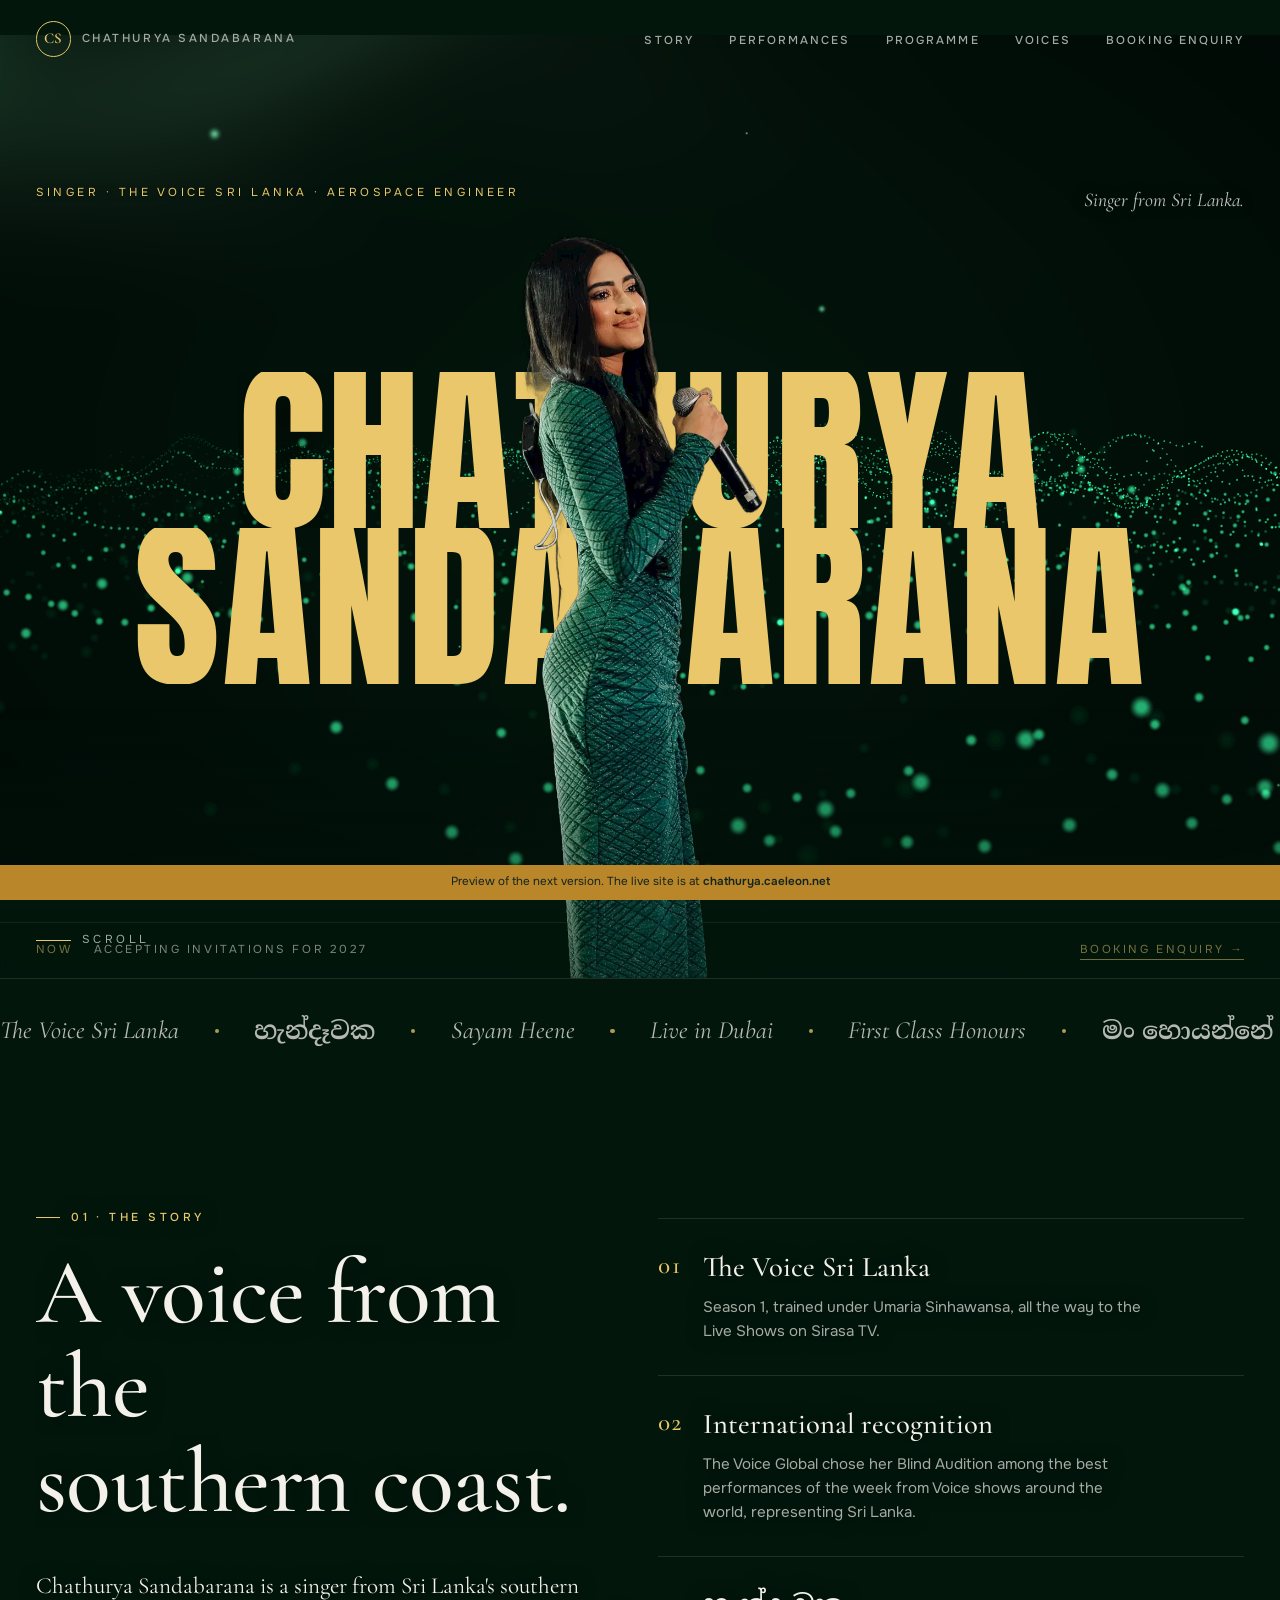
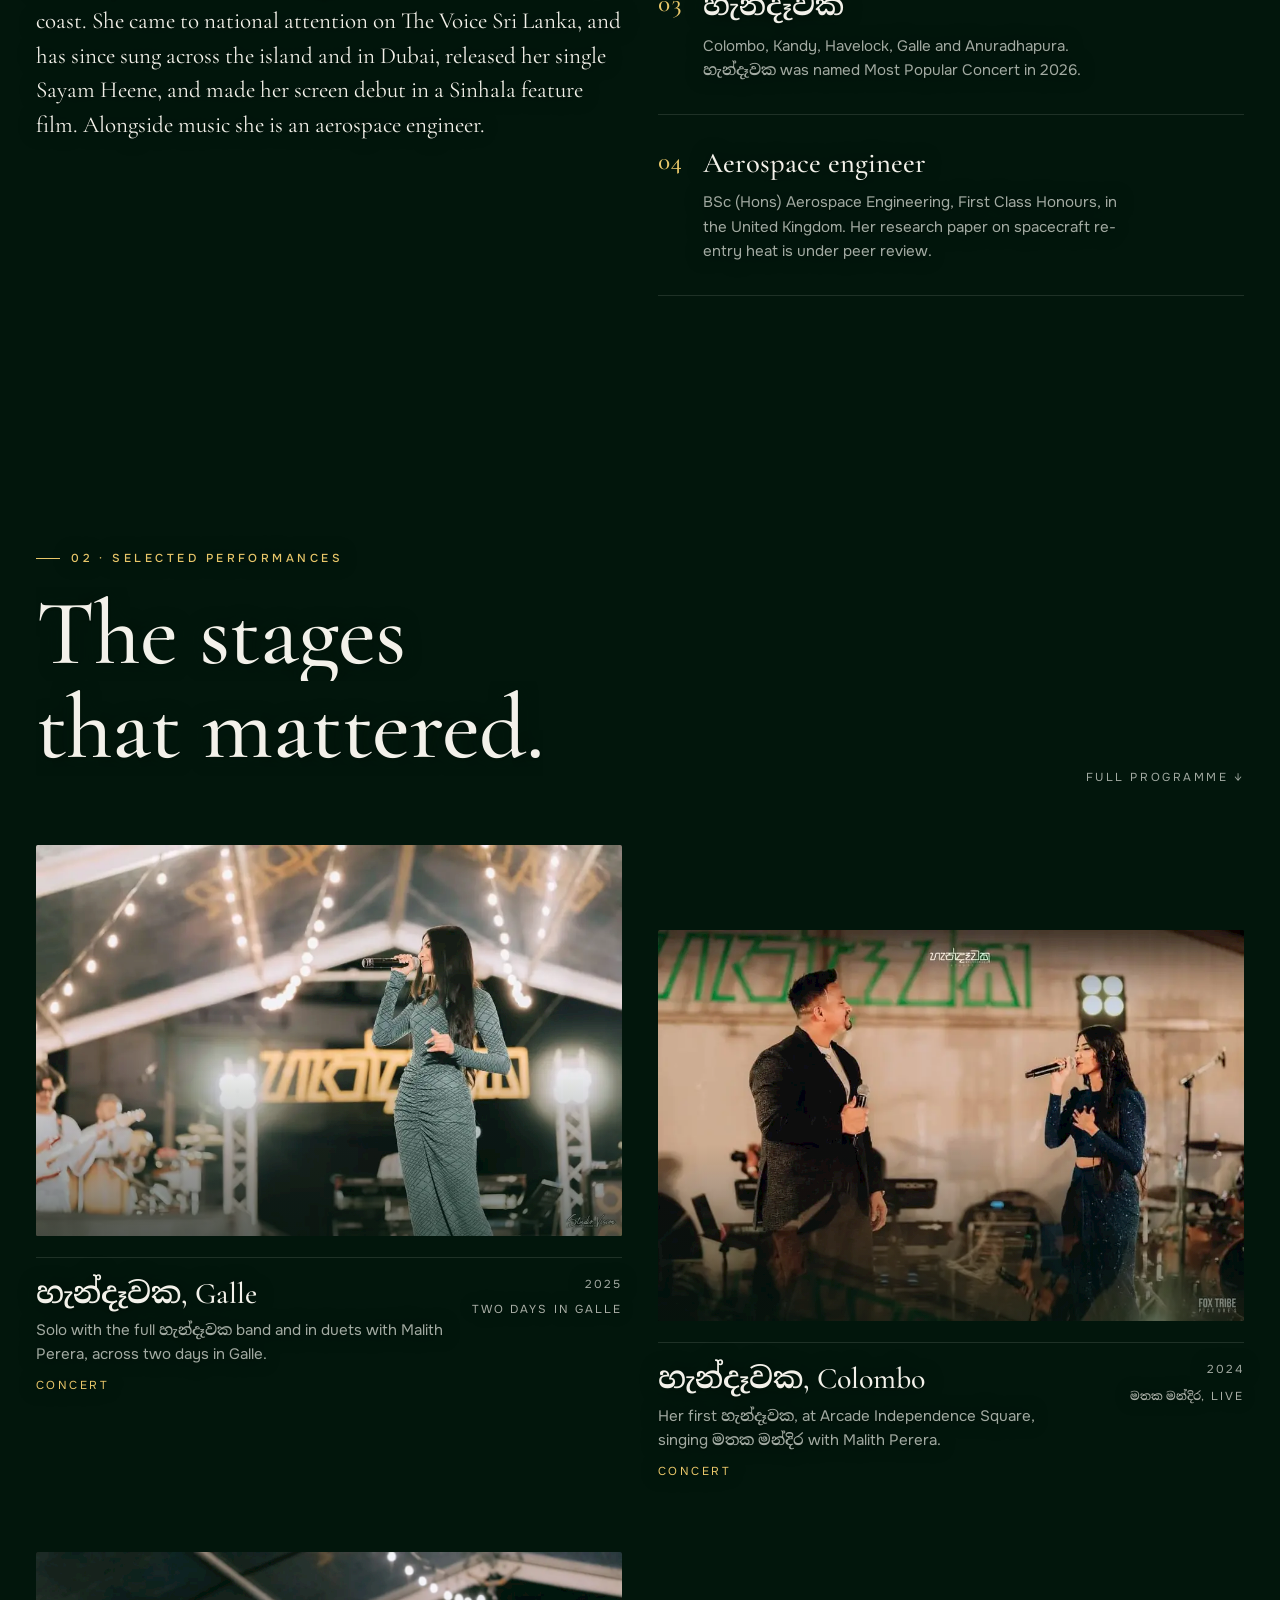
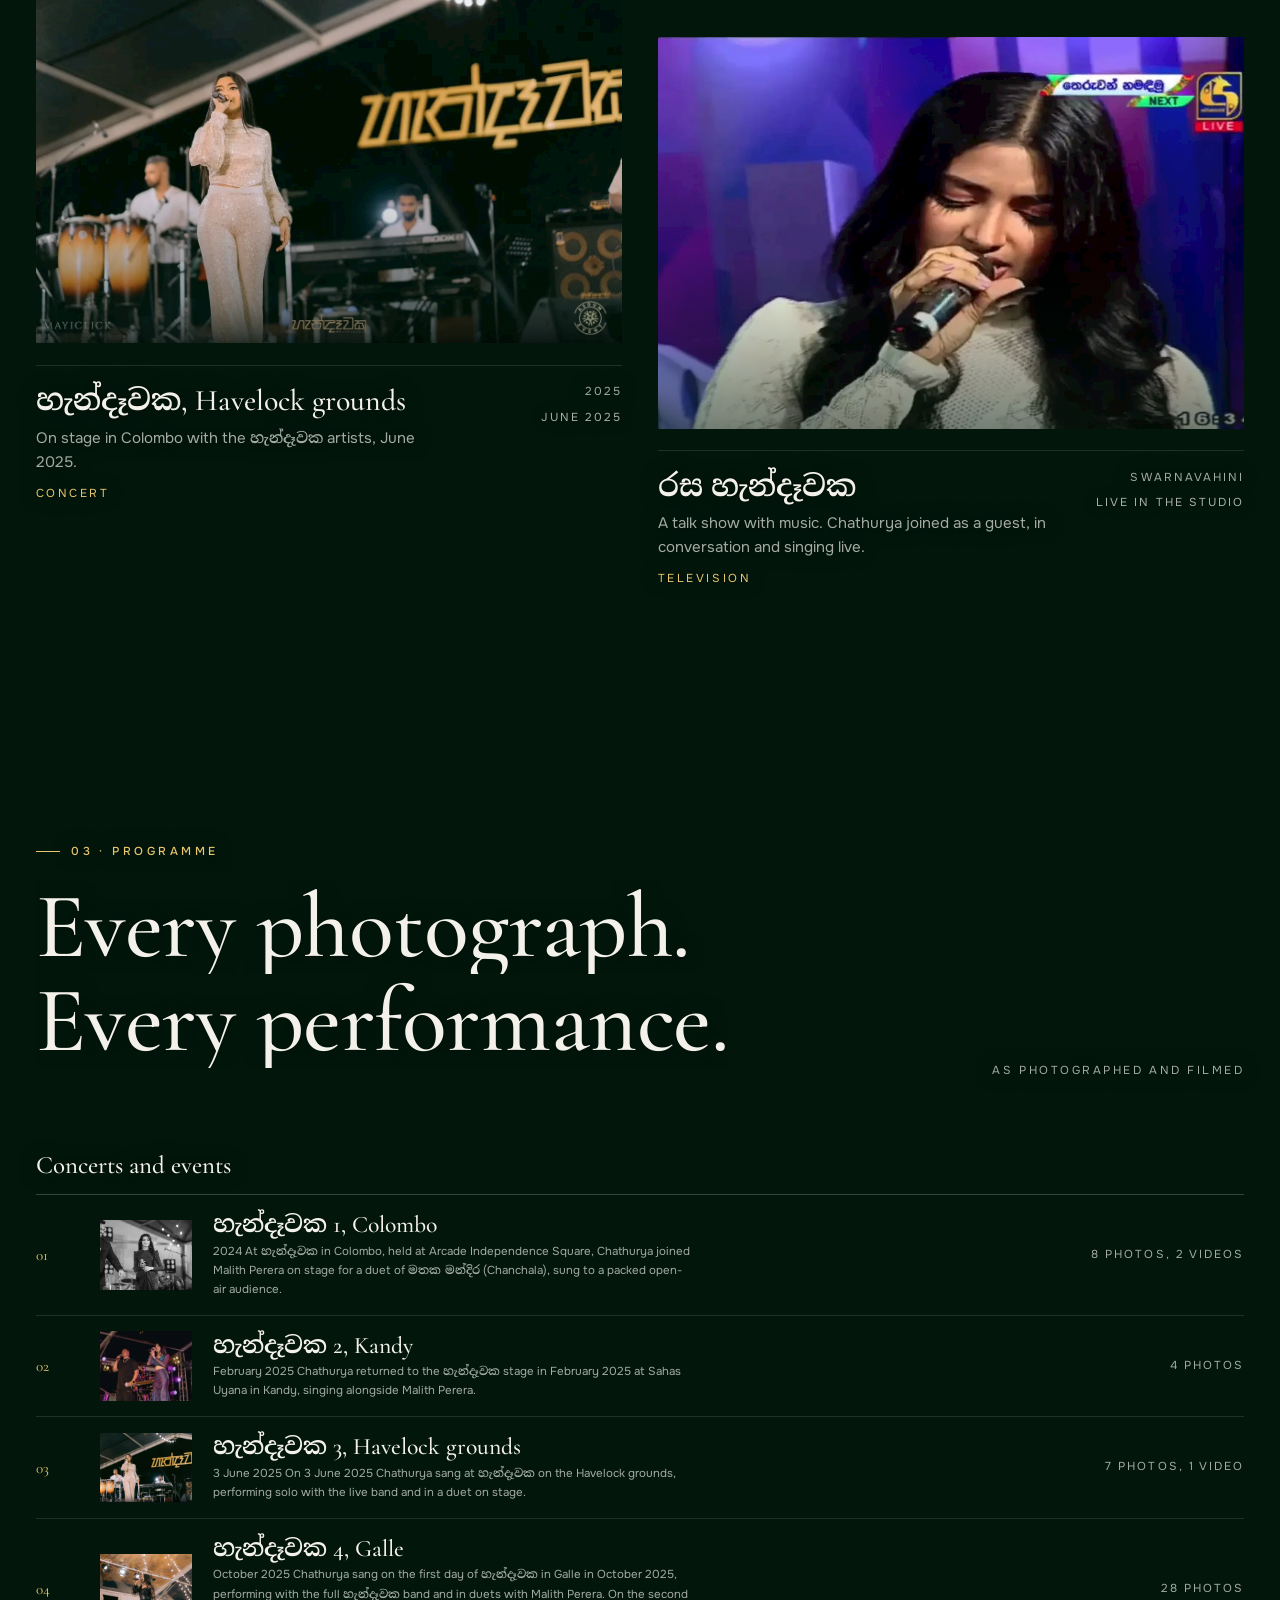
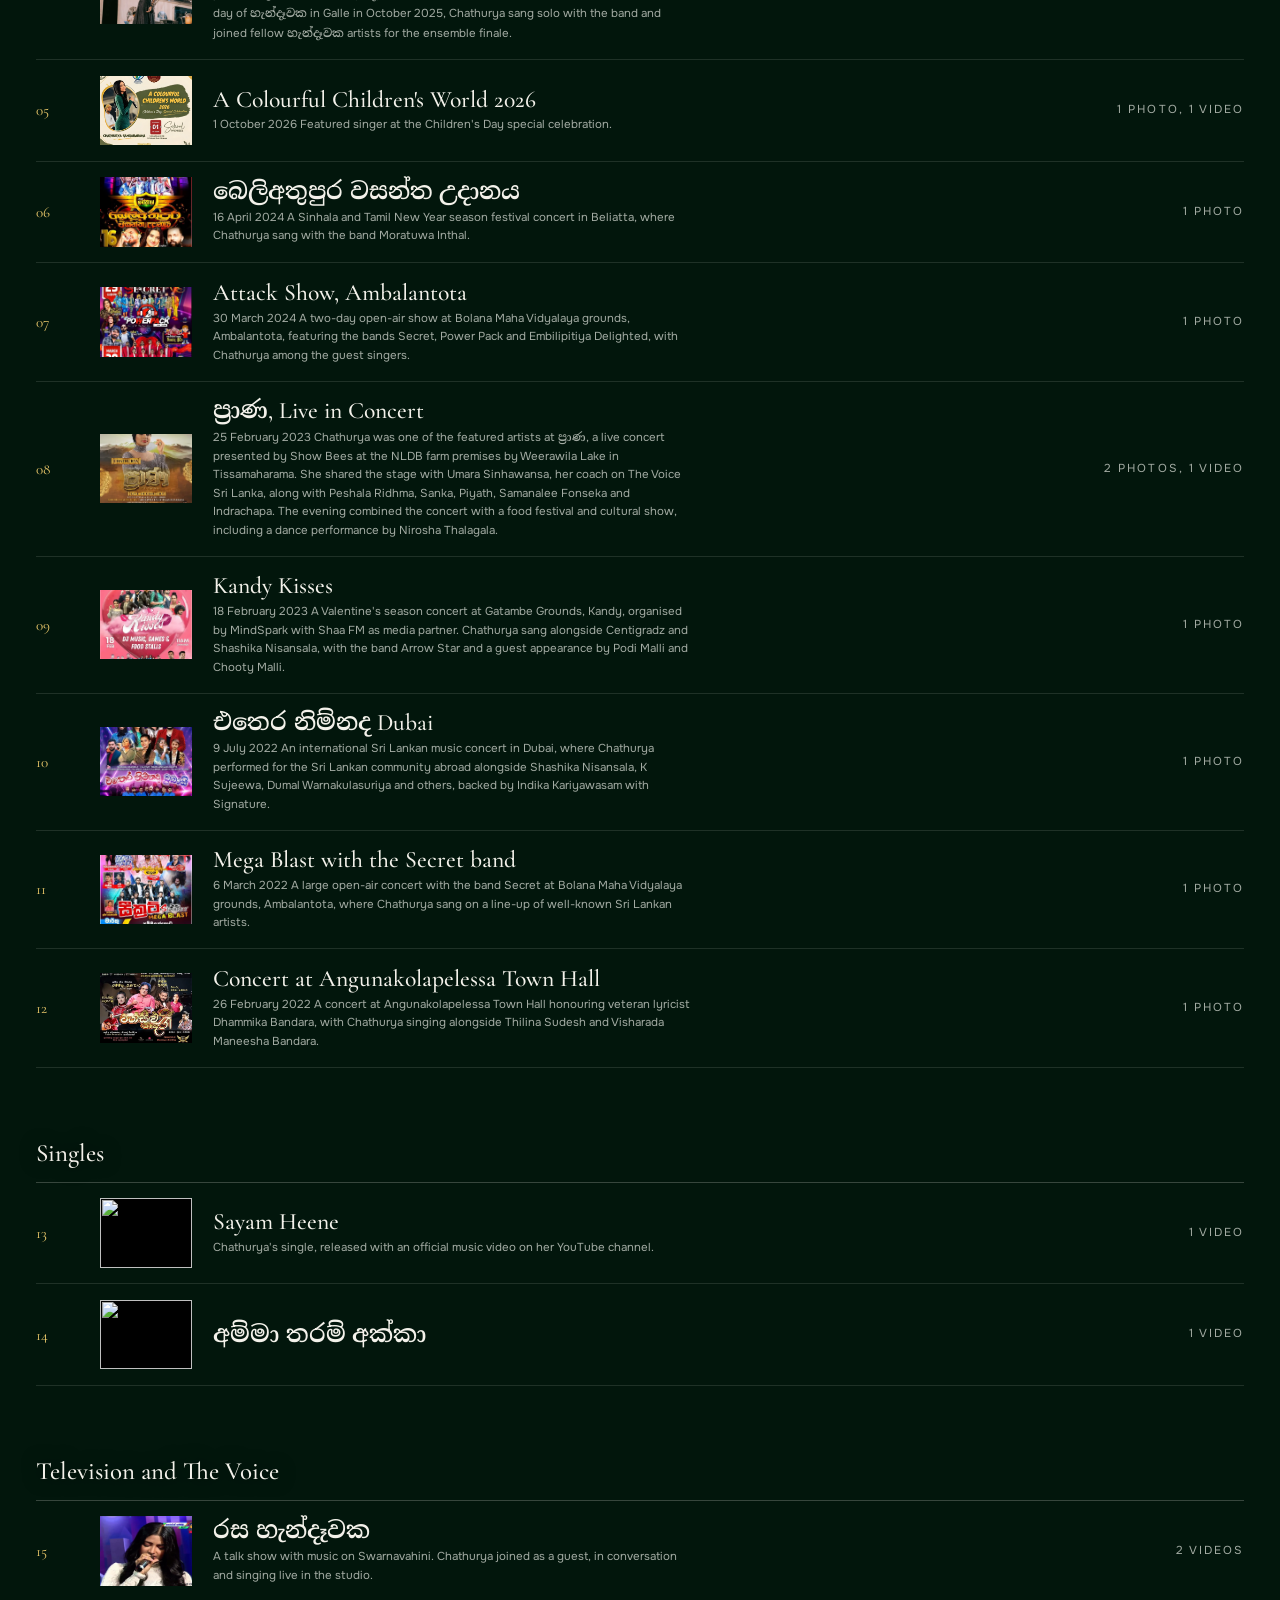
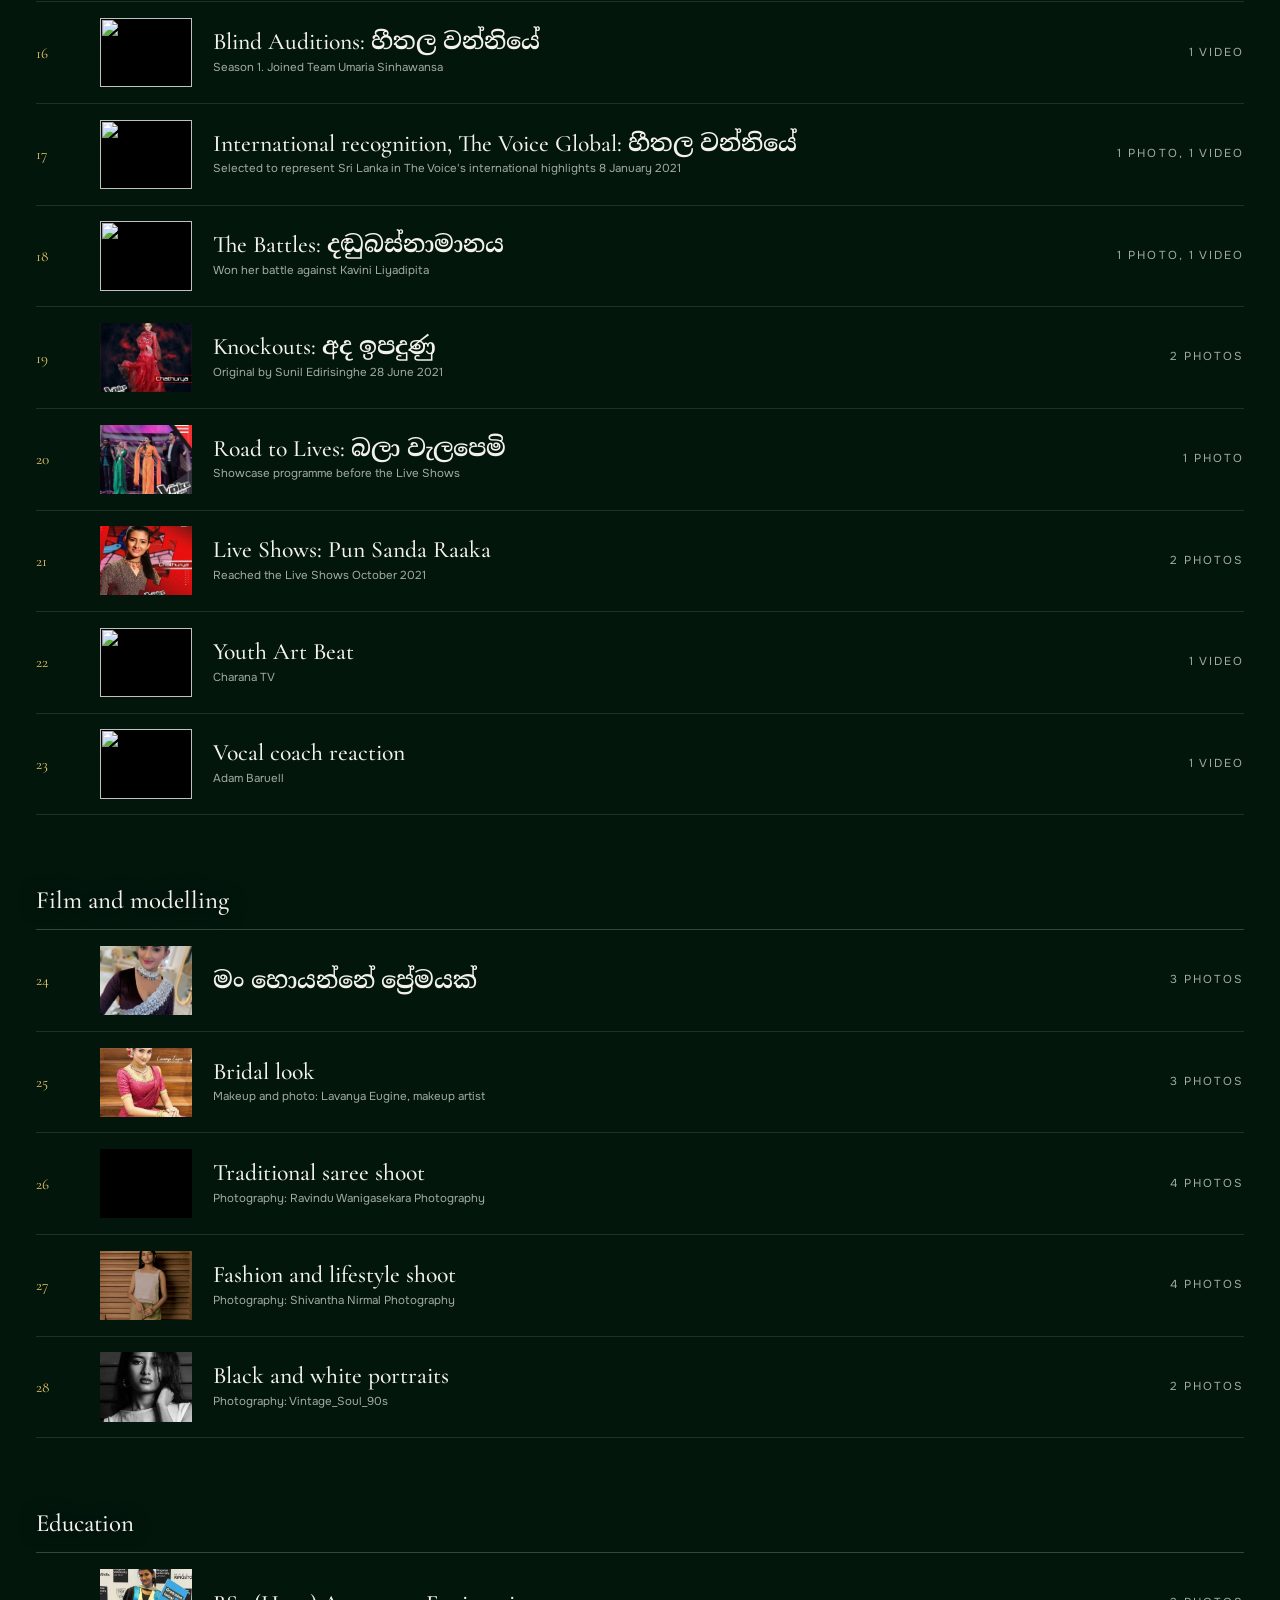
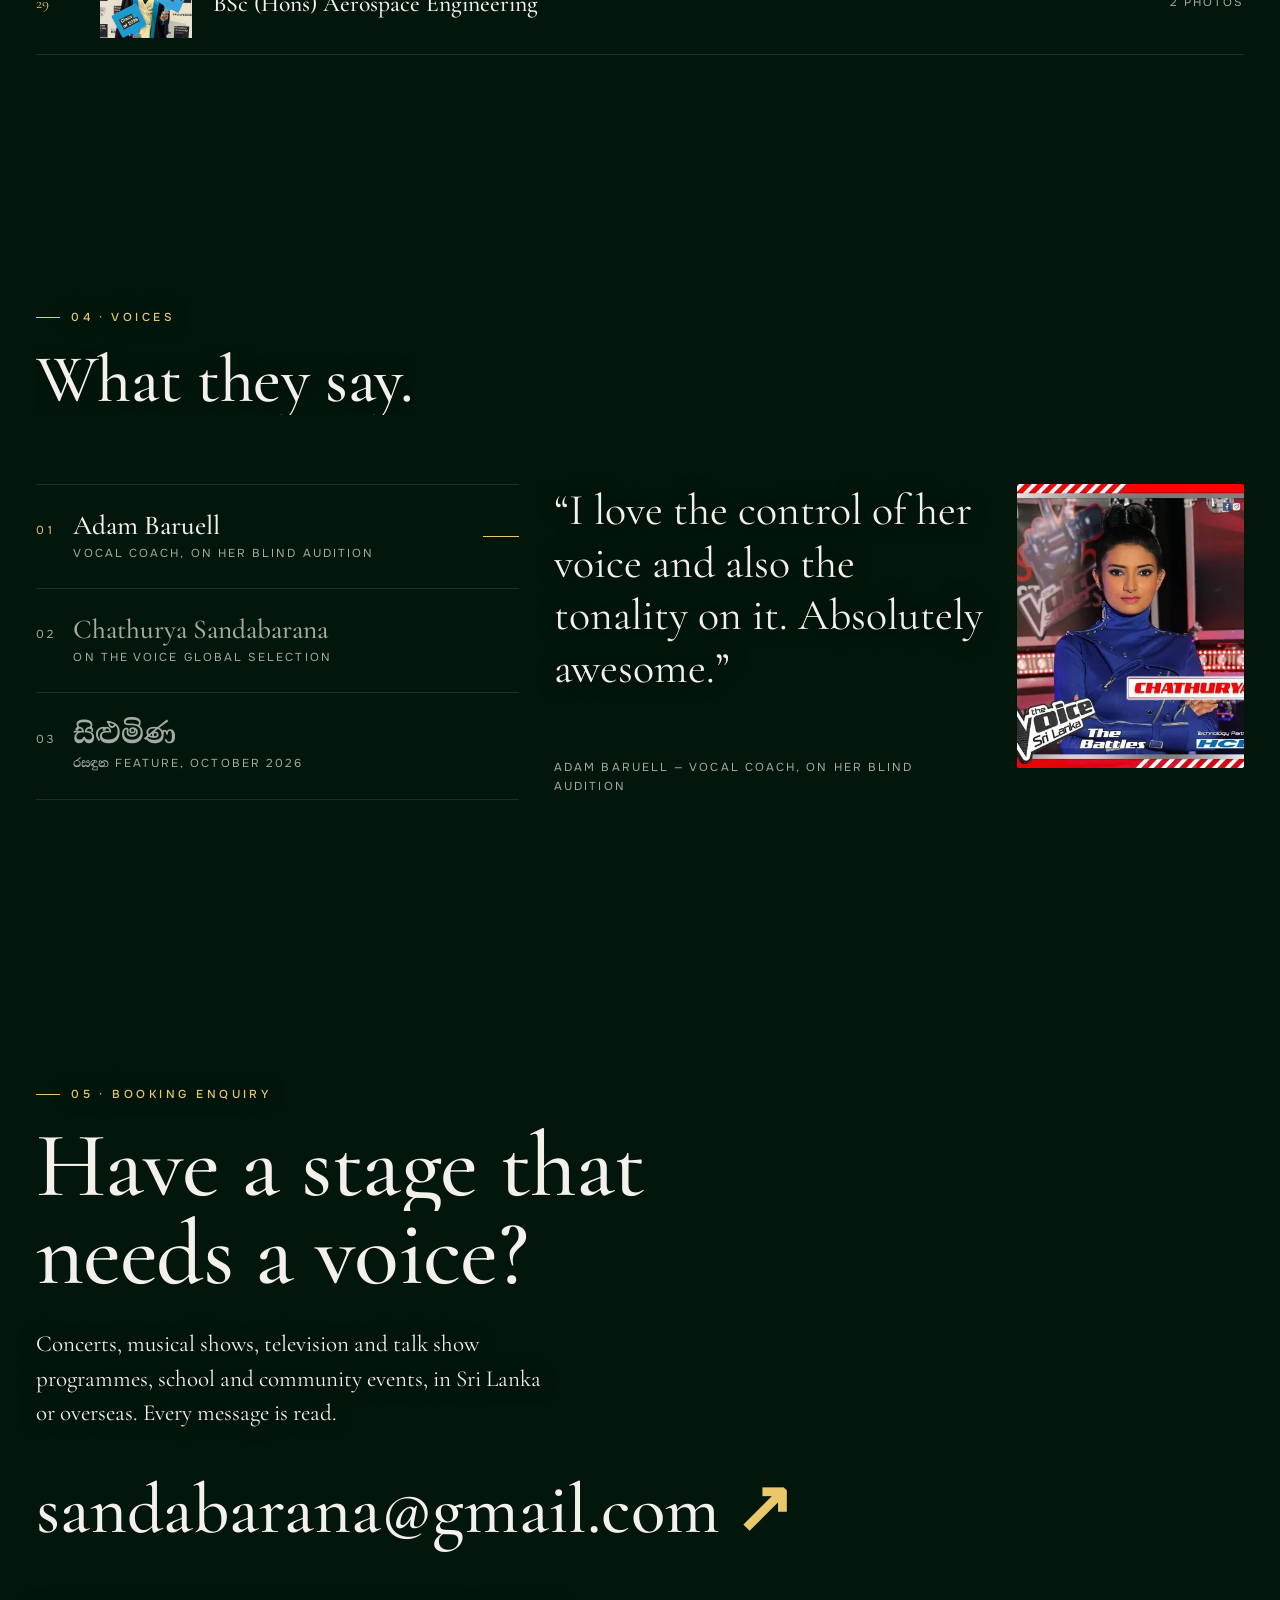
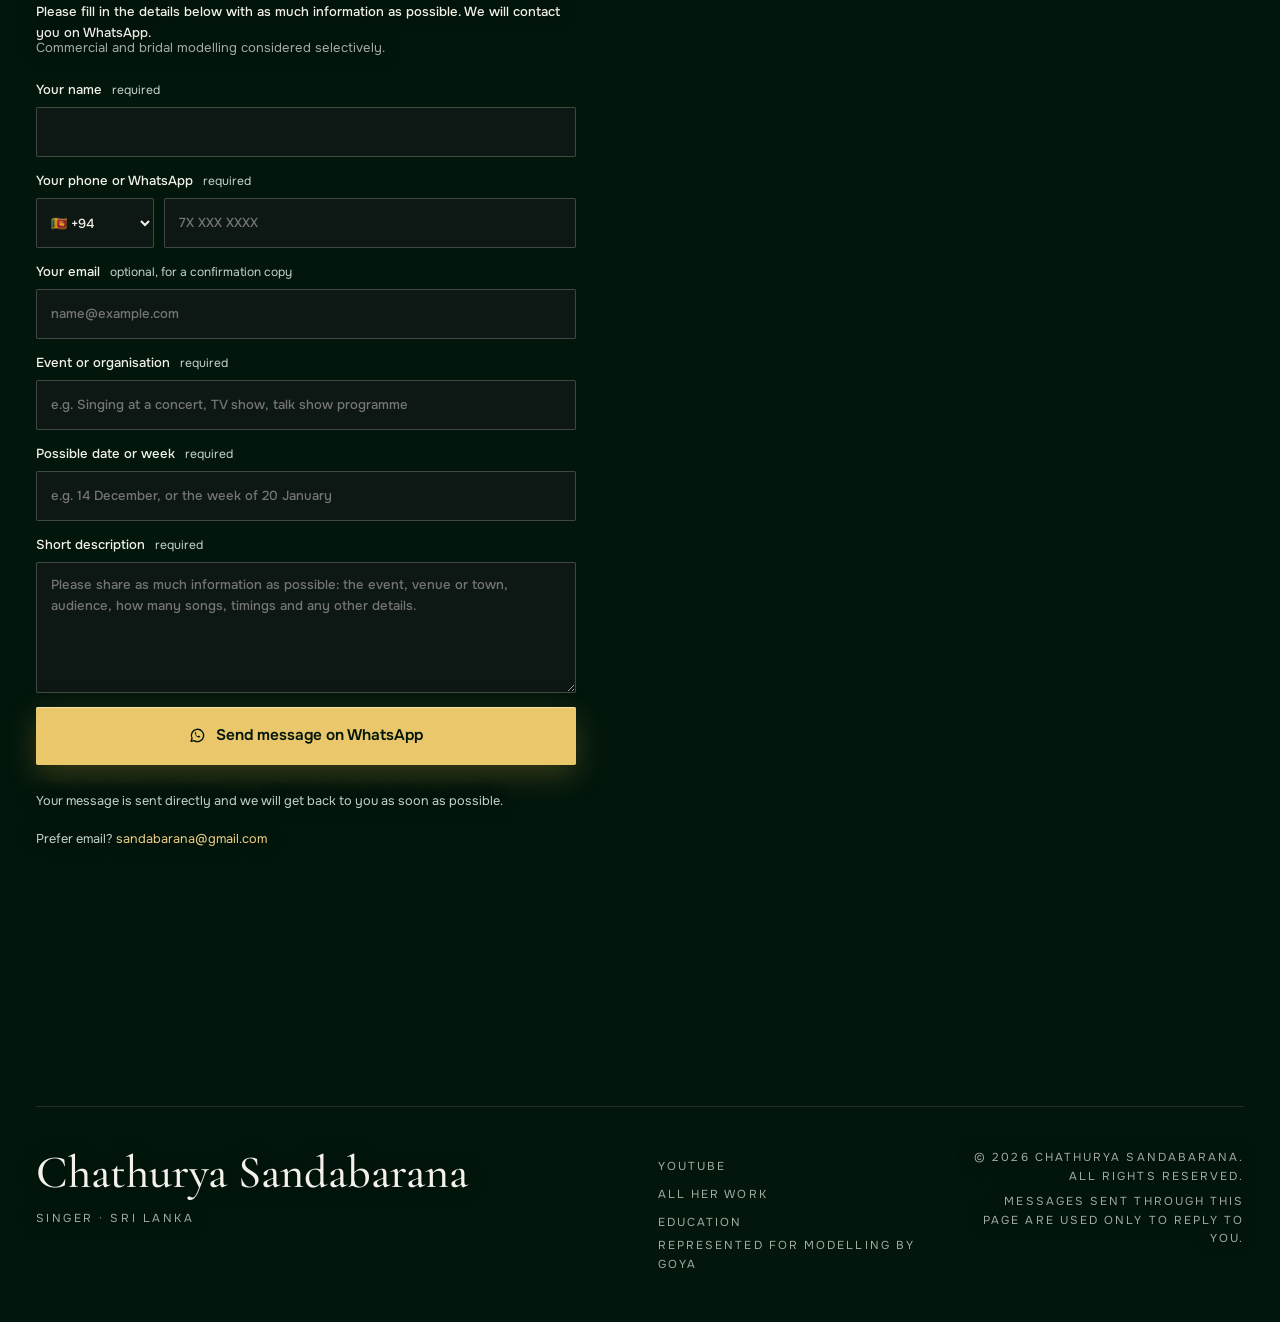
==== preview/index.html @ df6ee221 "Publish preview" ====
<!doctype html>
<html lang="en">
<head>
<meta charset="utf-8">
<meta name="viewport" content="width=device-width, initial-scale=1, viewport-fit=cover">
<title>Chathurya Sandabarana | Singer</title>
<meta name="description" content="Chathurya Sandabarana is a Sri Lankan singer. The Voice Sri Lanka Live Shows, international recognition on The Voice Global, concerts across Sri Lanka and in Dubai, and an Aerospace Engineering degree with First Class Honours from the UK.">
<link rel="canonical" href="https://chathurya.caeleon.net/">
<meta property="og:type" content="website"><meta property="og:url" content="https://chathurya.caeleon.net/"><meta property="og:title" content="Chathurya Sandabarana | Singer">
<meta property="og:description" content="Chathurya Sandabarana is a Sri Lankan singer. The Voice Sri Lanka Live Shows, international recognition on The Voice Global, concerts across Sri Lanka and in Dubai, and an Aerospace Engineering degree with First Class Honours from the UK."><meta property="og:image" content="https://chathurya.caeleon.net/assets/share.jpg">
<meta name="twitter:card" content="summary_large_image"><meta name="theme-color" content="#02160c">
<link rel="icon" href="assets/icon.png">
<meta name="site-collector" content="">
<meta name="robots" content="noindex,nofollow">
<link rel="preload" href="assets/fonts/anton-latin-400-normal.woff2" as="font" type="font/woff2" crossorigin>
<link rel="preload" href="assets/fonts/onest-latin-400-normal.woff2" as="font" type="font/woff2" crossorigin>
<link rel="preload" href="assets/fonts/cormorant-garamond-latin-500-normal.woff2" as="font" type="font/woff2" crossorigin>
<style>@font-face{font-family:"Rozha One";src:url(assets/fonts/rozha-one-latin-400-normal.woff2) format("woff2");font-display:swap}
@font-face{font-family:"Hanken Grotesk";src:url(assets/fonts/hanken-grotesk-latin-400-normal.woff2) format("woff2");font-weight:400;font-display:swap}
@font-face{font-family:"Hanken Grotesk";src:url(assets/fonts/hanken-grotesk-latin-500-normal.woff2) format("woff2");font-weight:500;font-display:swap}
@font-face{font-family:"Hanken Grotesk";src:url(assets/fonts/hanken-grotesk-latin-600-normal.woff2) format("woff2");font-weight:600;font-display:swap}
@font-face{font-family:"Noto Serif Sinhala";src:url(assets/fonts/noto-serif-sinhala-sinhala-600-normal.woff2) format("woff2");font-weight:100 900;font-display:swap;unicode-range:U+0D80-0DFF,U+200C-200D}
@font-face{font-family:"Noto Sans Sinhala";src:url(assets/fonts/noto-sans-sinhala-sinhala-400-normal.woff2) format("woff2");font-display:swap;unicode-range:U+0D80-0DFF,U+200C-200D}
:root{--night:#0C241F;--deep:#103129;--dress:#1C5442;--brass:#D4A53A;--gold:#ECCF85;--pearl:#F4F2EA;--mist:#B9CBC3;
--display:"Rozha One","Noto Serif Sinhala",Georgia,serif;--body:"Hanken Grotesk","Noto Sans Sinhala","Iskoola Pota",system-ui,sans-serif}
*{box-sizing:border-box;margin:0;padding:0}
html{scroll-behavior:smooth;scroll-padding-top:70px}
@media (prefers-reduced-motion:reduce){html{scroll-behavior:auto}*{animation:none!important;transition:none!important}}
body{background:var(--night);color:var(--pearl);font-family:var(--body);font-size:1.0625rem;line-height:1.65;-webkit-font-smoothing:antialiased;overflow-x:hidden}
img{display:block;max-width:100%;height:auto}
a{color:var(--gold)}
button{font:inherit;color:inherit;background:none;border:0;cursor:pointer;text-align:inherit}
:focus-visible{outline:3px solid var(--gold);outline-offset:3px;border-radius:6px}
[lang=si]{font-family:"Noto Sans Sinhala","Iskoola Pota",var(--body)}
.wrap{width:min(1160px,100% - 32px);margin-inline:auto}
h2{font-family:var(--display);font-weight:400;font-size:clamp(2.2rem,5vw,3.6rem);line-height:1.05}
.h3,h3{font-family:var(--display);font-weight:400;line-height:1.15}
h4{font-family:var(--display);font-weight:400;font-size:1.3rem;line-height:1.2}
.kicker,.label,.when{color:var(--gold);font-weight:500;font-size:.95rem;display:block}
.ico{width:1.2em;height:1.2em;flex:none}
.link{color:var(--gold);font-weight:600;text-decoration:underline;text-underline-offset:3px;display:inline-flex;gap:8px;align-items:center;min-height:44px}
.muted{color:var(--mist)}
.btn{display:inline-flex;align-items:center;justify-content:center;gap:10px;min-height:50px;padding:0 26px;border-radius:999px;font-weight:600;text-decoration:none;transition:transform .25s,box-shadow .25s,border-color .25s,color .25s}
.btn.primary{background:linear-gradient(180deg,#E8C567,#C99A30);color:#14251F;box-shadow:0 10px 30px rgba(212,165,58,.25),inset 0 1px 0 rgba(255,255,255,.45)}
.btn.primary:hover{transform:translateY(-2px)}
.btn.ghost{color:var(--pearl);border:1.5px solid rgba(244,242,234,.4)}
.btn.ghost:hover{border-color:var(--brass);color:var(--gold)}

/* header */
.bar{position:fixed;inset:0 0 auto;z-index:20;transition:background .3s}
.bar.solid{background:rgba(12,36,31,.82);backdrop-filter:blur(14px);-webkit-backdrop-filter:blur(14px);border-bottom:1px solid rgba(212,165,58,.15)}
.bar .wrap{display:flex;justify-content:space-between;align-items:center;padding-block:14px}
.mark{font-family:var(--display);font-size:1.35rem;color:var(--pearl);text-decoration:none}
.bar nav{display:flex;gap:22px;align-items:center}
.bar nav a{color:var(--mist);text-decoration:none;font-weight:500}
.bar nav a:hover{color:var(--pearl)}
.bar nav a.cta{color:#14251F;background:var(--gold);padding:8px 18px;border-radius:999px;font-weight:600}
@media (max-width:420px){.bar nav a.hide-xs{display:none}}

/* hero */
.hero{position:relative;min-height:100svh;display:grid;align-items:end;overflow:hidden;isolation:isolate;background:radial-gradient(90% 70% at 72% 45%,#1D5141 0%,#123A30 35%,var(--night) 75%)}
#waves{position:absolute;inset:0;width:100%;height:100%;z-index:-1}
.hero::after{content:"";position:absolute;inset:auto 0 0;height:22vh;background:linear-gradient(transparent,var(--night));z-index:-1}
.hero-grid{display:grid;grid-template-columns:minmax(0,1.15fr) minmax(0,.85fr);align-items:end;padding-top:110px}
.intro{position:relative;z-index:2;padding-bottom:12vh}
.name{font-family:var(--display);font-weight:400;line-height:.9;font-size:clamp(4rem,7.4vw,7rem);text-shadow:0 18px 40px rgba(0,0,0,.35)}
.name span{display:block}
.name span+span{background:linear-gradient(180deg,#F3D98F 0%,#D4A53A 55%,#B4852A 100%);-webkit-background-clip:text;background-clip:text;-webkit-text-fill-color:transparent;text-shadow:none}
.lede{max-width:36ch;color:var(--mist);font-size:1.15rem;margin-top:26px;line-height:1.55}
.lede strong{color:var(--pearl);font-weight:500;display:block}
.actions{display:flex;gap:14px;flex-wrap:wrap;margin-top:30px}
.stage{justify-self:end;align-self:end;perspective:1200px}
.portrait{height:min(74svh,640px);width:auto;max-width:none;filter:drop-shadow(0 40px 60px rgba(0,0,0,.55)) drop-shadow(0 0 40px rgba(212,165,58,.12));transition:transform .6s cubic-bezier(.2,.7,.1,1)}
@media (prefers-reduced-motion:no-preference){.name span{animation:rise 1s cubic-bezier(.2,.7,.1,1) both}.name span+span{animation-delay:.12s}.lede,.actions{animation:fade .9s .45s both}.stage{animation:settle 1.3s .1s cubic-bezier(.2,.7,.1,1) both}
@keyframes rise{from{opacity:0;transform:translateY(.35em)}}@keyframes fade{from{opacity:0}}@keyframes settle{from{opacity:0;transform:translateY(50px)}}}
@media (max-width:860px){.hero{align-items:start}.hero-grid{grid-template-columns:1fr;padding-top:88px}.intro{padding-bottom:0}.name{font-size:clamp(2.8rem,13.4vw,5.6rem)}.stage{justify-self:center;margin-top:22px}.portrait{height:auto;width:min(92vw,440px);max-width:100%}}

/* next performance */
.next{position:relative;z-index:3;margin-top:-56px}
.next .card{display:grid;grid-template-columns:auto 1fr auto;gap:22px;align-items:center;padding:22px 26px;border-radius:22px;background:linear-gradient(135deg,rgba(236,207,133,.16),rgba(28,84,66,.88) 45%);border:1px solid rgba(212,165,58,.45);box-shadow:0 30px 60px rgba(0,0,0,.45),inset 0 1px 0 rgba(255,255,255,.1);backdrop-filter:blur(10px);-webkit-backdrop-filter:blur(10px)}
.date{width:74px;text-align:center;border-radius:14px;overflow:hidden;background:var(--pearl);color:#14251F;box-shadow:0 10px 22px rgba(0,0,0,.35)}
.date b{display:block;background:#B5322F;color:#fff;font-size:.8rem;font-weight:600;padding:4px 0}
.date span{display:block;font-family:var(--display);font-size:2rem;line-height:1.1;padding:4px 0 6px}
.next h3{font-size:clamp(1.5rem,3vw,2.1rem)}
.next p{color:var(--mist);display:flex;gap:8px;align-items:center;flex-wrap:wrap}
.next.past{display:none}
@media (max-width:860px){.next{margin-top:24px}.next .card{grid-template-columns:auto 1fr}.next .card .btn{grid-column:1/-1}}

/* music */
.music{padding-block:clamp(80px,11vw,130px);background:linear-gradient(180deg,var(--night),var(--deep))}
.music-grid{display:grid;grid-template-columns:minmax(0,1.45fr) minmax(0,.9fr);gap:clamp(28px,5vw,64px);align-items:center}
.music h2{margin:6px 0 16px}
.music p{color:#D8E2DC;max-width:44ch}
.music .links{margin-top:24px}
@media (max-width:860px){.music-grid{grid-template-columns:1fr}}

/* video facade */
.facade{position:relative;display:block;width:100%;aspect-ratio:16/9;border-radius:20px;overflow:hidden;background:#0A1F1A;box-shadow:0 40px 80px rgba(0,0,0,.5),0 0 0 1px rgba(212,165,58,.35)}
.facade img{position:absolute;inset:0;width:100%;height:100%;object-fit:cover;transition:transform .6s}
.facade::after{content:"";position:absolute;inset:0;background:linear-gradient(180deg,rgba(12,36,31,0) 50%,rgba(12,36,31,.8));pointer-events:none}
.facade .play{position:absolute;z-index:2;left:50%;top:50%;width:76px;height:76px;margin:-38px 0 0 -38px;border-radius:50%;display:grid;place-items:center;background:linear-gradient(180deg,#EDCB72,#C99A30);color:#14251F;box-shadow:0 14px 34px rgba(0,0,0,.45),0 0 0 10px rgba(212,165,58,.18);transition:transform .3s}
.facade .play svg{width:28px;height:28px;margin-left:4px}
.facade .cap{position:absolute;z-index:2;left:20px;right:20px;bottom:14px;font-weight:500;text-shadow:0 2px 10px rgba(0,0,0,.6)}
.facade:hover img{transform:scale(1.04)}.facade:hover .play{transform:scale(1.08)}
.facade iframe,.facade video{position:absolute;inset:0;width:100%;height:100%;border:0;background:#000;z-index:3}
.facade.small{border-radius:14px;margin-top:14px;box-shadow:0 18px 40px rgba(0,0,0,.4),0 0 0 1px rgba(212,165,58,.25)}
.facade.small .play{width:56px;height:56px;margin:-28px 0 0 -28px}.facade.small .play svg{width:22px;height:22px}

/* press */
.press{padding-block:8px 40px;background:var(--deep)}
.press-card{display:grid;grid-template-columns:130px 1fr;gap:22px;align-items:center;padding:22px;border-radius:22px;background:linear-gradient(160deg,#17463A,#0F2C25);border:1px solid rgba(212,165,58,.4)}
.press-img img{border-radius:8px;box-shadow:0 10px 24px rgba(0,0,0,.45)}
.press h2{font-size:clamp(1.3rem,3vw,1.9rem);margin:4px 0}
.press .tr{color:var(--mist)}
@media (min-width:700px){.press-card{grid-template-columns:200px 1fr;padding:28px 32px;gap:32px}}

/* about */
.about{padding-block:clamp(80px,11vw,130px);background:linear-gradient(180deg,var(--deep),var(--night))}
.about-grid{display:grid;grid-template-columns:1fr 1.4fr;gap:clamp(32px,6vw,90px);align-items:start}
.about p{max-width:60ch;color:#D8E2DC;font-size:1.1rem}.about p+p{margin-top:1.1em}
.facts{list-style:none;display:grid;gap:10px;margin-top:28px}
.facts li{padding:12px 16px 12px 44px;position:relative;border-radius:14px;background:rgba(255,255,255,.05);border:1px solid rgba(212,165,58,.25)}
.facts li::before{content:"";position:absolute;left:18px;top:1.15em;width:10px;height:10px;border-radius:50%;background:var(--brass)}
@media (max-width:860px){.about-grid{grid-template-columns:1fr}}

/* performances + tabs */
.perf{padding-block:clamp(80px,11vw,140px);background:var(--deep)}
.perf .sub{color:var(--mist);margin:10px 0 32px}
.tablist{display:flex;gap:10px;flex-wrap:wrap;margin-bottom:30px}
.tab{font-weight:500;font-size:1rem;color:var(--mist);padding:12px 22px;border-radius:999px;border:1px solid rgba(175,195,186,.28);background:linear-gradient(180deg,rgba(255,255,255,.07),rgba(255,255,255,.01));box-shadow:0 6px 18px rgba(0,0,0,.25),inset 0 1px 0 rgba(255,255,255,.08);transition:color .25s,border-color .25s,transform .25s;white-space:nowrap}
.tab:hover{color:var(--pearl);border-color:rgba(212,165,58,.6);transform:translateY(-1px)}
.tab[aria-selected=true]{color:#14251F;border-color:transparent;background:linear-gradient(180deg,#EDCB72,#C99A30);box-shadow:0 12px 30px rgba(212,165,58,.28),inset 0 1px 0 rgba(255,255,255,.5)}
@media (max-width:860px){.tablist{flex-wrap:nowrap;overflow-x:auto;scrollbar-width:none;margin-inline:-16px;padding:4px 16px 10px}.tablist::-webkit-scrollbar{display:none}}
.panel{display:grid;grid-template-columns:minmax(0,.9fr) minmax(0,1.1fr);gap:clamp(28px,5vw,64px);align-items:start;padding:clamp(22px,4vw,52px);border-radius:28px;background:linear-gradient(145deg,rgba(255,255,255,.075),rgba(255,255,255,.015) 60%);border:1px solid rgba(255,255,255,.09);box-shadow:0 40px 80px rgba(0,0,0,.35),inset 0 1px 0 rgba(255,255,255,.08)}
.panel[hidden]{display:none}
.panel:has(> .wide){grid-template-columns:1fr}
@media (max-width:860px){.panel{grid-template-columns:1fr}}
@media (prefers-reduced-motion:no-preference){.panel.enter{animation:panelIn .5s cubic-bezier(.2,.7,.1,1)}@keyframes panelIn{from{opacity:0;transform:translateY(14px)}}}
.panel h3{font-size:clamp(1.9rem,3.4vw,2.6rem);color:var(--gold);margin-bottom:14px}
.lead p{color:#D8E2DC;max-width:48ch}.lead p+p{margin-top:1em}
.items{display:grid;gap:16px}
.item{display:block;width:100%;padding:20px 22px;border-radius:18px;background:linear-gradient(160deg,rgba(28,84,66,.92),rgba(16,49,41,.92));border:1px solid rgba(212,165,58,.22);box-shadow:0 18px 40px rgba(0,0,0,.3),inset 0 1px 0 rgba(255,255,255,.07)}
.item h4{margin:2px 0 4px}
.item p{color:var(--mist);font-size:.98rem}
.badge{display:block;font-size:.88rem;color:var(--gold);margin-top:6px}
.upcoming{display:inline-block;background:var(--gold);color:#14251F!important;font-weight:600;border-radius:999px;padding:1px 10px;font-size:.82rem;margin-top:6px;align-self:flex-start}

/* singing */
.rep{margin-top:26px}
.rep h4{color:var(--pearl);margin:18px 0 10px}
.songs{list-style:none;display:flex;flex-wrap:wrap;gap:8px}
.songs li{padding:6px 14px;border-radius:999px;border:1px solid rgba(212,165,58,.35);font-size:.95rem}
.avail{margin-top:14px;color:var(--mist)!important}

/* handawaka timeline */
.hhead{display:flex;flex-wrap:wrap;gap:6px 24px;align-items:baseline;margin-bottom:22px}
.hhead h3{margin:0}.hhead p{color:var(--mist)}
.htimeline{list-style:none;display:grid;grid-template-columns:repeat(5,1fr);gap:18px;position:relative;margin-bottom:56px}
.htimeline::before{content:"";position:absolute;left:20px;right:20px;top:20px;height:2px;background:linear-gradient(90deg,var(--brass),rgba(212,165,58,.25))}
.hstep{position:relative}
.hbtn{display:flex;flex-direction:column;width:100%;text-align:left}
.hnum{position:relative;z-index:1;width:42px;height:42px;border-radius:50%;display:grid;place-items:center;background:var(--night);border:2px solid var(--brass);color:var(--gold);font-family:var(--display);font-size:1.3rem;margin-bottom:14px}
.hnum svg{width:20px;height:20px}
.hcover{width:100%;aspect-ratio:4/5;object-fit:cover;border-radius:16px;box-shadow:0 22px 44px rgba(0,0,0,.45),0 0 0 1px rgba(212,165,58,.35);transition:transform .35s}
.hbtn:hover .hcover{transform:translateY(-4px)}
.hcover.blank{display:grid;place-content:center;text-align:center;background:linear-gradient(160deg,#17463A,#0F2C25);border:1.5px dashed rgba(212,165,58,.6);box-shadow:none}
.hcover.blank b{color:var(--gold);font-weight:600}.hcover.blank span{font-family:var(--display);font-size:3rem;line-height:1}
.htext{display:flex;flex-direction:column;margin-top:12px}
.htext strong{font-family:var(--display);font-weight:400;font-size:1.45rem;line-height:1.2}
.htext>span{color:var(--mist);font-size:.95rem}
.htext .badge{color:var(--gold)}
@media (max-width:860px){
 .htimeline{grid-template-columns:1fr;gap:26px;padding-left:58px}
 .htimeline::before{left:20px;right:auto;top:20px;bottom:20px;width:2px;height:auto;background:linear-gradient(180deg,var(--brass),rgba(212,165,58,.25))}
 .hnum{position:absolute;left:-58px;top:0;margin:0}
 .hcover{aspect-ratio:4/3}}
.sub-h{font-size:clamp(1.7rem,3vw,2.2rem)!important;color:var(--pearl)!important;margin-bottom:4px!important}
.clist{list-style:none;display:grid;grid-template-columns:1fr 1fr;gap:16px;margin-top:20px}
@media (max-width:760px){.clist{grid-template-columns:1fr}}
.item.feature{display:grid;grid-template-columns:150px 1fr;gap:18px;align-items:center;text-align:left;padding:14px;height:100%}
.ccover{width:150px;aspect-ratio:4/5;object-fit:cover;border-radius:10px;box-shadow:0 12px 26px rgba(0,0,0,.4)}
.ccover.blank{display:grid;place-items:center;color:var(--brass);background:#0A1F1A}.ccover.blank svg{width:40px;height:40px}
.ctext{display:flex;flex-direction:column}
.ctext strong{font-family:var(--display);font-weight:400;font-size:1.3rem;line-height:1.2;margin:2px 0}
.ctext .where{color:var(--mist);font-size:.95rem}
.ctext .with{color:var(--mist);font-size:.9rem;margin-top:4px}
button.item.feature:hover{border-color:rgba(212,165,58,.6)}
@media (max-width:420px){.item.feature{grid-template-columns:110px 1fr}.ccover{width:110px}}

/* the voice */
.global{display:flex;gap:14px;align-items:flex-start;margin-top:22px;padding:18px 20px;border-radius:16px;background:linear-gradient(135deg,rgba(236,207,133,.18),rgba(236,207,133,.04));border:1px solid rgba(212,165,58,.5)}
.global .ico{width:26px;height:26px;color:var(--gold);margin-top:2px}
.global p{color:#E6EDE9}.global strong{color:var(--gold);font-weight:600;display:block;margin-bottom:4px}
.quote{margin-top:18px;padding-left:18px;border-left:3px solid var(--brass);color:#E6EDE9;font-size:1.05rem;font-style:italic;max-width:46ch}
.quote cite{display:block;margin-top:8px;font-style:normal;color:var(--gold);font-size:.92rem}
.coach{margin-top:26px;padding:20px;border-radius:18px;border:1px solid rgba(212,165,58,.3);background:rgba(0,0,0,.15)}
.coach h4{color:var(--gold)}
.coach>p{margin:8px 0;font-size:.98rem}
.coach ul{list-style:none;display:grid;gap:8px}.coach li{font-style:italic;border-left:3px solid var(--brass);padding-left:12px;color:#DCE5E0}
.timeline{list-style:none;display:grid;gap:14px;position:relative;padding-left:26px;border-left:2px solid rgba(212,165,58,.5);margin-left:8px}
.step{position:relative}
.step::before{content:"";position:absolute;left:-35px;top:24px;width:16px;height:16px;border-radius:50%;background:var(--night);border:3px solid var(--brass)}
.step.hl::before{background:var(--gold)}
.tcard{display:grid;grid-template-columns:110px 1fr;gap:16px;width:100%;text-align:left;padding:12px;border-radius:16px;background:linear-gradient(160deg,rgba(28,84,66,.92),rgba(16,49,41,.92));border:1px solid rgba(212,165,58,.25);box-shadow:0 14px 30px rgba(0,0,0,.3)}
.step.hl .tcard{border-color:var(--gold)}
.tthumb{width:110px;height:110px;object-fit:cover;border-radius:10px;background:#0A1F1A}
.ttext{display:flex;flex-direction:column}
.round{color:var(--gold);font-weight:500;font-size:.92rem}
.ttext strong{font-family:var(--display);font-weight:400;font-size:1.35rem;line-height:1.2;margin:2px 0}
.meta{color:var(--mist);font-size:.95rem}

/* film + education */
.filmcard{display:grid;grid-template-columns:160px 1fr;gap:20px;align-items:start}
.fposter{border-radius:10px;box-shadow:0 12px 26px rgba(0,0,0,.4)}
@media (max-width:480px){.filmcard{grid-template-columns:1fr}.filmcard button{max-width:220px}}
.edu{position:relative;overflow:hidden}
.edu-bg{position:absolute;right:-60px;top:-40px;width:min(560px,120%);opacity:.8;pointer-events:none;z-index:0}
.edu>*:not(.edu-bg){position:relative;z-index:1}
.edu .cls{color:var(--gold)!important;font-weight:600}
.edu h4{color:var(--pearl);margin:18px 0 8px}
.areas{margin-left:20px;color:var(--mist)}
.gradbtn{padding:10px}.gradbtn img{border-radius:12px;width:100%;max-height:460px;object-fit:cover;object-position:center 30%}
.why{list-style:none;display:grid;gap:14px;margin-top:12px}
.why li{display:flex;gap:14px;align-items:flex-start}
.why .ico{width:36px;height:36px;color:var(--gold);padding:7px;border:1.5px solid rgba(212,165,58,.5);border-radius:10px}
.why strong{display:block}

/* invite */
.invite{padding-block:clamp(80px,11vw,140px);background:linear-gradient(180deg,var(--deep),var(--night))}
.icard{max-width:780px;margin-inline:auto;padding:clamp(24px,5vw,52px);border-radius:30px;background:radial-gradient(120% 140% at 100% 0%,rgba(212,165,58,.18),transparent 55%),linear-gradient(160deg,#17463A,#0F2C25);border:1px solid rgba(212,165,58,.4);box-shadow:0 40px 90px rgba(0,0,0,.45),inset 0 1px 0 rgba(255,255,255,.08)}
.icard .si{color:var(--gold);font-size:1.15rem;margin:6px 0 10px}
.icard>p{color:#D8E2DC}
form{display:grid;gap:14px;margin-top:22px}
label{display:grid;gap:6px;font-weight:500}
.req,.opt{font-weight:400;color:var(--mist);font-size:.85rem;margin-left:6px}
input,textarea{font:inherit;color:var(--pearl);background:rgba(0,0,0,.25);border:1.5px solid rgba(244,242,234,.28);border-radius:12px;padding:12px 14px;min-height:50px;width:100%}
input:focus,textarea:focus{border-color:var(--gold);outline:none}
input[type=date]{color-scheme:dark}
.two{display:grid;gap:14px}@media (min-width:560px){.two{grid-template-columns:1fr 1fr}}
.send{display:grid;gap:10px}@media (min-width:560px){.send{grid-template-columns:1fr 1fr}}
.err{color:#FFB4A8}.done{color:var(--gold)}
.person{margin-top:16px;color:var(--mist)}
.direct{display:flex;gap:10px;flex-wrap:wrap;margin-top:22px}
.direct a{display:inline-flex;gap:8px;align-items:center;min-height:46px;padding:0 18px;border-radius:999px;border:1px solid rgba(212,165,58,.45);color:var(--pearl);text-decoration:none}
.direct a:hover{border-color:var(--gold);color:var(--gold)}
footer{padding-block:36px;color:var(--mist);font-size:.92rem}
footer .wrap{display:flex;justify-content:space-between;gap:16px;flex-wrap:wrap}

/* lightbox */
dialog#lightbox{border:0;padding:0;width:100vw;height:100dvh;max-width:none;max-height:none;background:#050f0c;color:var(--pearl)}
dialog#lightbox::backdrop{background:rgba(0,0,0,.85)}
.lb-top{position:absolute;top:0;left:0;right:0;display:flex;justify-content:space-between;align-items:center;padding:10px 14px;z-index:2}
.lb-top button{width:50px;height:50px;display:grid;place-items:center;border-radius:50%;background:rgba(255,255,255,.12)}
.lb-track{display:flex;width:100%;height:calc(100% - 130px);margin-top:62px;overflow-x:auto;scroll-snap-type:x mandatory;scrollbar-width:none}
.lb-track::-webkit-scrollbar{display:none}
.lb-slide{flex:0 0 100%;scroll-snap-align:center;display:grid;place-items:center;padding:0 8px}
.lb-slide img,.lb-slide video{max-width:100%;max-height:100%;object-fit:contain}
.lb-slide .yt{width:min(100%,960px);aspect-ratio:16/9;position:relative}
.lb-slide .yt .facade{height:100%}
.lb-slide iframe{width:100%;height:100%;border:0}
.lb-cap{position:absolute;bottom:0;left:0;right:0;padding:8px 16px calc(14px + env(safe-area-inset-bottom));text-align:center;color:var(--mist);font-size:.95rem}
.lb-desc{display:block;color:var(--pearl);max-width:70ch;margin:0 auto 6px}
.lb-nav{position:absolute;top:50%;transform:translateY(-50%);width:52px;height:52px;border-radius:50%;background:rgba(255,255,255,.12);font-size:2rem;line-height:1;display:none}
.lb-nav.prev{left:12px}.lb-nav.next{right:12px}
@media (pointer:fine){.lb-nav{display:grid;place-items:center}}
.panel>*{min-width:0}
@media (max-width:860px){.panel{grid-template-columns:minmax(0,1fr)}}
.timeline,.step,.tcard{min-width:0;max-width:100%}
.tcard{grid-template-columns:96px minmax(0,1fr)}.tthumb{width:96px;height:96px}
@media (max-width:420px){.tcard{grid-template-columns:76px minmax(0,1fr);gap:12px}.tthumb{width:76px;height:76px}.timeline{padding-left:20px}.step::before{left:-29px}}
.tthumbw{display:block;width:96px;height:96px;border-radius:10px;overflow:hidden;background:linear-gradient(160deg,#1C5442,#0A1F1A)}
.tthumbw img{width:100%;height:100%}
@media (max-width:420px){.tthumbw{width:76px;height:76px}}
.ttext strong,.ctext strong,.htext strong{overflow-wrap:anywhere}

/* ---- scroll-darkening background: sections are transparent over a body colour set by JS ---- */
body{background:var(--bg,#0E2C25);transition:background-color .2s linear}
.music,.press,.about,.perf,.invite{background:transparent!important}
.hero{background:radial-gradient(90% 70% at 72% 45%,#1D5141 0%,#123A30 35%,transparent 75%)}
.hero::after{background:linear-gradient(transparent,var(--bg,#0E2C25))}
:root{--mist:#C3D3CC}

/* ---- highlights: big numbers ---- */
.highlights{padding-block:clamp(48px,7vw,80px) 8px}
.hl-grid{display:grid;grid-template-columns:repeat(4,1fr);gap:16px}
@media (max-width:900px){.hl-grid{grid-template-columns:1fr 1fr}}
.hl-tile{display:flex;flex-direction:column;gap:2px;padding:24px 22px;border-radius:22px;text-decoration:none;color:var(--pearl);
 background:linear-gradient(160deg,rgba(28,84,66,.55),rgba(8,24,20,.55));border:1px solid rgba(212,165,58,.35);position:relative;overflow:hidden;transition:transform .3s,border-color .3s}
.hl-tile:hover{transform:translateY(-4px);border-color:var(--gold)}
.hl-tile::before{content:"";position:absolute;inset:-1px;background:linear-gradient(120deg,transparent 40%,rgba(236,207,133,.18) 50%,transparent 60%);transform:translateX(-100%);pointer-events:none}
.hl-tile.in::before{animation:sheen 2.4s .3s ease-out}
.hl-tile .big{font-family:var(--display);line-height:1;font-size:clamp(1.9rem,4vw,2.6rem);background:linear-gradient(180deg,#F3D98F,#D4A53A 60%,#B4852A);-webkit-background-clip:text;background-clip:text;-webkit-text-fill-color:transparent;margin-bottom:8px}
.hl-tile .big.num{font-size:clamp(3.4rem,8vw,5rem)}
.hl-tile strong{font-size:1.1rem;font-weight:600}
.hl-tile span:last-child{color:var(--mist);font-size:.95rem}
.award{display:flex;gap:16px;align-items:center;margin-top:16px;padding:18px 22px;border-radius:20px;text-decoration:none;color:var(--pearl);
 background:linear-gradient(100deg,rgba(236,207,133,.22),rgba(236,207,133,.05) 60%);border:1px solid var(--brass)}
.award .ico{width:44px;height:44px;color:var(--gold);flex:none}
.award strong{display:block;font-family:var(--display);font-weight:400;font-size:clamp(1.3rem,3vw,1.7rem);line-height:1.2;color:var(--gold)}
.award span span{color:var(--mist)}
.hawards{display:inline-flex;gap:8px;align-items:center;color:#14251F;background:var(--gold);border-radius:999px;padding:4px 14px;font-weight:600;font-size:.92rem}
.hawards .ico{width:18px;height:18px}

/* ---- 3D gold wave dividers ---- */
.divider{position:relative;height:clamp(96px,12vw,150px);width:100%;margin:clamp(8px,2vw,24px) 0;pointer-events:none;
  -webkit-mask-image:linear-gradient(90deg,transparent,#000 18%,#000 82%,transparent);mask-image:linear-gradient(90deg,transparent,#000 18%,#000 82%,transparent)}
.divider canvas{display:block;width:100%;height:100%;opacity:0;clip-path:inset(0 50% 0 50%);transition:opacity 1.4s ease,clip-path 2.2s cubic-bezier(.3,.1,.1,1)}
.divider.in canvas{opacity:1;clip-path:inset(0 0 0 0)}
.divider .gem{position:absolute;left:50%;top:50%;width:11px;height:11px;margin:-6px 0 0 -6px;transform:rotate(45deg) scale(0);
  background:linear-gradient(135deg,#FFF3CC,#ECCF85 40%,#B9862A);box-shadow:0 0 0 4px rgba(14,30,25,.9),0 0 0 5px rgba(212,165,58,.55),0 0 22px 6px rgba(236,207,133,.35);transition:transform .9s 1.1s cubic-bezier(.3,1.6,.5,1)}
.divider.in .gem{transform:rotate(45deg) scale(1)}
@keyframes sheen{to{transform:translateX(100%)}}
h2.reveal{position:relative;padding-bottom:12px}
h2.reveal::after{content:"";position:absolute;left:0;bottom:0;height:1px;width:0;background:linear-gradient(90deg,#ECCF85,#D4A53A 60%,transparent);transition:width 1.2s cubic-bezier(.2,.7,.1,1)}
h2.reveal.in::after{width:min(180px,40%)}
@media (prefers-reduced-motion:reduce){.divider canvas{opacity:1;clip-path:none;transition:none}.divider .gem{transform:rotate(45deg);transition:none}h2.reveal::after{width:min(180px,40%)}}

.icard .soon{font-family:var(--display);font-size:clamp(1.3rem,3vw,1.7rem);color:var(--gold);border:1px solid rgba(212,165,58,.45);border-radius:14px;padding:22px 24px;margin:26px 0;text-align:center}

/* ---- fine luxury lattice texture ---- */
body::before{content:"";position:fixed;inset:0;z-index:-1;pointer-events:none;opacity:.55;
  background-image:url("data:image/svg+xml,%3Csvg xmlns='http://www.w3.org/2000/svg' width='26' height='26'%3E%3Cpath d='M13 0L26 13L13 26L0 13Z' fill='none' stroke='%23D4A53A' stroke-opacity='.09' stroke-width='.6'/%3E%3Ccircle cx='13' cy='13' r='.9' fill='%23ECCF85' fill-opacity='.12'/%3E%3C/svg%3E");
  -webkit-mask-image:radial-gradient(120% 90% at 50% 40%,#000 30%,rgba(0,0,0,.35));mask-image:radial-gradient(120% 90% at 50% 40%,#000 30%,rgba(0,0,0,.35))}

/* ---- luxury typography refinements ---- */
.kicker,.label{text-transform:uppercase;letter-spacing:.2em;font-size:.78rem;font-weight:600}
.divider+section{padding-top:clamp(40px,6vw,80px)!important}

/* ---- where she has performed ---- */
.places{padding-block:clamp(40px,7vw,90px) clamp(10px,2vw,20px)}
.pl-list{list-style:none;margin:28px 0 0;padding:0;display:flex;flex-wrap:wrap;gap:12px}
.pl a{display:flex;align-items:baseline;gap:12px;padding:14px 22px;border:1px solid rgba(212,165,58,.35);border-radius:999px;color:var(--pearl);text-decoration:none;
  background:linear-gradient(180deg,rgba(255,255,255,.03),rgba(255,255,255,0));transition:border-color .3s,background .3s,transform .3s}
.pl a:hover{border-color:var(--gold);transform:translateY(-2px)}
.pl span{font-family:var(--display);font-size:clamp(1.35rem,3.2vw,2rem);line-height:1.1}
.pl em{font-style:normal;font-size:.72rem;letter-spacing:.18em;text-transform:uppercase;color:var(--gold);font-weight:600;white-space:nowrap}
.pl.intl a{border-color:var(--gold);background:linear-gradient(135deg,rgba(236,207,133,.22),rgba(212,165,58,.06));box-shadow:0 0 0 1px rgba(236,207,133,.25) inset,0 10px 30px -12px rgba(212,165,58,.5)}
.pl.intl span{background:linear-gradient(180deg,#FFF3CC,#ECCF85 45%,#C9952E);-webkit-background-clip:text;background-clip:text;color:transparent}
.pl.soon a{border-style:dashed}

.si-t{font-family:inherit;font-style:normal;letter-spacing:0;text-transform:none}

/* ---- hero education chip ---- */
.edu-chip{display:inline-flex;align-items:center;gap:12px;margin:18px 0 6px;padding:10px 18px 10px 14px;border:1px solid rgba(212,165,58,.5);border-radius:999px;color:var(--gold);text-decoration:none;font-weight:600;font-size:.98rem;background:linear-gradient(135deg,rgba(236,207,133,.14),rgba(212,165,58,.03));transition:border-color .3s,transform .3s}
.edu-chip:hover{border-color:var(--gold);transform:translateY(-2px)}
.edu-chip .ico{width:22px;height:22px;flex:none}
.edu-chip b{font-size:1.3rem;line-height:1;margin-left:2px}
@media (prefers-reduced-motion:no-preference){.edu-chip{animation:fade .9s .55s both}}

/* ---- education page ---- */
.ehero{min-height:auto;padding-block:120px 60px}
.ehero .hero-grid{align-items:center}
.ename{font-family:var(--display);font-weight:400;font-size:clamp(2.6rem,6.4vw,5.4rem);line-height:1.02;margin:10px 0 0;color:var(--pearl)}
.ename span{display:block;font-size:.5em;color:var(--mist);margin-top:10px;letter-spacing:.02em}
.efirst{font-family:var(--display);font-size:clamp(2rem,4.6vw,3.6rem);line-height:1.1;margin:22px 0 6px;background:linear-gradient(180deg,#FFF3CC,#ECCF85 45%,#C9952E);-webkit-background-clip:text;background-clip:text;color:transparent}
.eframe{all:unset;cursor:zoom-in;display:block;border-radius:220px 220px 26px 26px;overflow:hidden;border:1px solid rgba(212,165,58,.55);box-shadow:0 0 0 8px rgba(212,165,58,.07),0 40px 70px -20px rgba(0,0,0,.6)}
.eframe:focus-visible{outline:2px solid var(--gold);outline-offset:6px}
.eportrait{display:block;width:min(440px,80vw);height:auto;aspect-ratio:3/4;object-fit:cover}
.hl-grid.e3{grid-template-columns:repeat(3,minmax(0,1fr))}
@media (max-width:860px){.hl-grid.e3{grid-template-columns:1fr}.ehero{padding-top:96px}.ehero .stage{justify-self:center;margin-top:30px}}
.words{padding-block:clamp(40px,7vw,90px)}
.wquote{margin:28px 0 0;padding:clamp(22px,4vw,40px);border:1px solid rgba(212,165,58,.35);border-radius:22px;background:linear-gradient(135deg,rgba(236,207,133,.08),rgba(255,255,255,0))}
.wquote p{margin:0;font-family:var(--display);font-size:clamp(1.25rem,2.6vw,1.8rem);line-height:1.45;color:var(--pearl)}
.wquote cite{display:block;margin-top:18px;font-style:normal;color:var(--gold);font-size:.78rem;letter-spacing:.2em;text-transform:uppercase;font-weight:600}
.wquote.si-q{border-style:dashed;background:none}
.wquote.si-q p{font-family:"Noto Sans Sinhala",var(--body);font-size:clamp(1.02rem,1.9vw,1.2rem);line-height:1.9;color:var(--mist)}
.eresearch{padding-block:clamp(40px,7vw,90px)}
.er-grid{display:grid;grid-template-columns:minmax(0,1.2fr) minmax(0,1fr);gap:clamp(24px,4vw,56px);align-items:start}
@media (max-width:860px){.er-grid{grid-template-columns:1fr}}
.paper{display:flex;gap:14px;align-items:flex-start;padding:18px 20px;border-radius:16px;border:1px solid rgba(212,165,58,.45);background:rgba(212,165,58,.08)}
.paper .ico{width:30px;height:30px;color:var(--gold);flex:none}
.paper strong{display:block;color:var(--gold);font-family:var(--display);font-weight:400;font-size:1.25rem}
.egallery{padding-block:clamp(40px,7vw,90px) clamp(80px,10vw,130px)}
.eg-grid{display:grid;grid-template-columns:repeat(4,minmax(0,1fr));gap:14px;margin-top:28px}
@media (max-width:860px){.eg-grid{grid-template-columns:repeat(2,minmax(0,1fr))}}
.eg-item{all:unset;cursor:zoom-in;display:block;border-radius:18px;overflow:hidden;border:1px solid rgba(212,165,58,.3);aspect-ratio:3/4;transition:transform .4s,border-color .4s}
.eg-item:hover{transform:translateY(-4px);border-color:var(--gold)}
.eg-item:focus-visible{outline:2px solid var(--gold);outline-offset:4px}
.eg-item img{width:100%;height:100%;object-fit:cover;display:block}
.eback{display:flex;flex-wrap:wrap;gap:12px;margin-top:36px}

/* ---- 3D milestone cards ---- */
.ms-stage{display:grid;grid-template-columns:repeat(4,minmax(0,1fr));gap:clamp(14px,2vw,24px);margin-top:clamp(36px,5vw,64px);perspective:1100px}
@media (max-width:980px){.ms-stage{grid-template-columns:repeat(2,minmax(0,1fr))}}
@media (max-width:520px){.ms-stage{grid-template-columns:1fr}}
.ms{--rx:0deg;--ry:0deg;display:block;text-decoration:none;color:var(--pearl);transform-style:preserve-3d;
  transform:rotateX(var(--rx)) rotateY(var(--ry));transition:transform .5s cubic-bezier(.2,.7,.1,1)}
.ms-in{position:relative;display:flex;flex-direction:column;min-height:250px;padding:26px 24px 24px;border-radius:24px;transform-style:preserve-3d;overflow:hidden;
  background:linear-gradient(155deg,rgba(236,207,133,.16),rgba(20,60,48,.55) 38%,rgba(6,20,16,.85));
  border:1px solid rgba(212,165,58,.45);box-shadow:0 1px 0 rgba(255,243,204,.25) inset,0 30px 60px -28px rgba(0,0,0,.8),0 0 0 1px rgba(0,0,0,.2)}
.ms-in::before{content:"";position:absolute;inset:-40%;background:conic-gradient(from 200deg,transparent 0 70%,rgba(255,243,204,.16) 80%,transparent 90%);animation:msspin 9s linear infinite;pointer-events:none}
.ms-in::after{content:"";position:absolute;inset:0;border-radius:inherit;background:radial-gradient(120% 70% at var(--gx,30%) var(--gy,0%),rgba(255,243,204,.18),transparent 55%);pointer-events:none}
.ms-ico{width:52px;height:52px;border-radius:16px;display:grid;place-items:center;color:#14251F;background:linear-gradient(145deg,#FFF3CC,#ECCF85 45%,#B9862A);
  box-shadow:0 10px 24px -8px rgba(212,165,58,.7);transform:translateZ(50px)}
.ms-ico .ico{width:26px;height:26px}
.ms-big{display:block;margin-top:auto;padding-top:26px;font-family:var(--display);font-size:clamp(2rem,3.4vw,2.7rem);line-height:1;transform:translateZ(36px);
  background:linear-gradient(180deg,#FFF3CC,#ECCF85 45%,#C9952E);-webkit-background-clip:text;background-clip:text;color:transparent}
.ms-big.n{font-size:clamp(3.6rem,6vw,4.8rem)}
.ms strong{display:block;margin-top:10px;font-size:1.06rem;transform:translateZ(24px)}
.ms-sub{display:block;margin-top:6px;color:var(--mist);font-size:.88rem;line-height:1.5;transform:translateZ(16px)}
.ms:hover .ms-in,.ms:focus-visible .ms-in{border-color:var(--gold)}
.ms:focus-visible{outline:none}.ms:focus-visible .ms-in{outline:2px solid var(--gold);outline-offset:4px}
@keyframes msspin{to{transform:rotate(360deg)}}
@media (prefers-reduced-motion:no-preference){
  .ms{opacity:0;transform:rotateX(-55deg) translateY(40px);transform-origin:50% 100%}
  .ms.in{opacity:1;transform:rotateX(var(--rx)) rotateY(var(--ry));transition:transform 1s cubic-bezier(.2,.8,.2,1),opacity .8s}
  .ms.in:nth-child(2){transition-delay:.12s}.ms.in:nth-child(3){transition-delay:.24s}.ms.in:nth-child(4){transition-delay:.36s}
  .ms.in.live{transition:transform .35s cubic-bezier(.2,.7,.1,1),opacity .8s;transition-delay:0s}}
@media (prefers-reduced-motion:reduce){.ms-in::before{animation:none}}
.about{overflow-x:clip}
.ms-stage.top{margin-top:0;margin-bottom:22px}
.ms-stage.e3{grid-template-columns:repeat(3,minmax(0,1fr));margin-top:0}@media (max-width:860px){.ms-stage.e3{grid-template-columns:1fr}}
.highlights{overflow-x:clip}
@media (max-width:520px){.ms-in{min-height:0;padding:20px 20px 22px}.ms-big{padding-top:16px}.ms-ico{width:44px;height:44px}}

/* ---- film card ---- */
.filmcard2{display:grid;grid-template-columns:minmax(0,1.1fr) minmax(0,1fr);gap:clamp(18px,3vw,36px);align-items:center}
@media (max-width:700px){.filmcard2{grid-template-columns:1fr}}
.fmain{all:unset;cursor:zoom-in;display:block;border-radius:180px 180px 22px 22px;overflow:hidden;border:1px solid rgba(212,165,58,.55);box-shadow:0 0 0 6px rgba(212,165,58,.07),0 30px 60px -24px rgba(0,0,0,.7)}
.fmain:focus-visible,.fthumb:focus-visible{outline:2px solid var(--gold);outline-offset:5px}
.fprofile{display:block;width:100%;height:auto;aspect-ratio:3/4;object-fit:cover;object-position:50% 20%}
.finfo{min-width:0}.finfo h4{font-size:clamp(1.4rem,2.2vw,1.8rem);overflow-wrap:anywhere}
.fthumbs{display:flex;gap:14px;margin-top:18px;flex-wrap:wrap}
.fthumb{all:unset;cursor:zoom-in;display:flex;flex-direction:column;gap:8px;width:calc(50% - 7px)}
.fthumb img{width:100%;aspect-ratio:3/4;object-fit:cover;object-position:50% 15%;border-radius:14px;border:1px solid rgba(212,165,58,.35);transition:transform .35s,border-color .35s}
.fthumb:hover img{transform:translateY(-3px);border-color:var(--gold)}
.fthumb span{font-size:.72rem;letter-spacing:.18em;text-transform:uppercase;color:var(--gold);font-weight:600}

/* ---- education medallions (coin seals) ---- */
.medals-sec{padding-block:clamp(30px,5vw,60px) clamp(10px,2vw,20px);overflow-x:clip}
.medals{display:grid;grid-template-columns:repeat(3,minmax(0,1fr));gap:clamp(20px,4vw,48px);text-align:center;perspective:900px}
@media (max-width:760px){.medals{grid-template-columns:1fr;gap:36px}}
.medal strong{display:block;margin-top:20px;font-size:1.1rem}
.medal>span{display:block;margin-top:4px;color:var(--mist);font-size:.9rem}
.coin{width:min(220px,62vw);aspect-ratio:1;margin:0 auto;transform-style:preserve-3d;border-radius:50%;
  box-shadow:0 7px 0 #7A5A1C,0 8px 0 #5E4314,0 30px 50px -18px rgba(0,0,0,.75)}
.coin-face{position:relative;width:100%;height:100%;border-radius:50%;display:grid;place-items:center;overflow:hidden;
  background:radial-gradient(circle at 50% 38%,#1C5442 0%,#0E2C25 58%,#081A15 100%);
  box-shadow:inset 0 0 0 3px #ECCF85,inset 0 0 0 7px #B9862A,inset 0 0 0 9px #FFF3CC55,inset 0 0 30px rgba(236,207,133,.25)}
.coin-face::after{content:"";position:absolute;inset:0;border-radius:50%;background:linear-gradient(115deg,transparent 35%,rgba(255,243,204,.28) 48%,transparent 60%);transform:translateX(-120%);animation:coinsheen 6s ease-in-out infinite}
.coin-ring{position:absolute;inset:0;width:100%;height:100%;animation:ringspin 40s linear infinite}
.ringtxt{fill:#ECCF85;font-size:10.5px;font-weight:600;letter-spacing:.12em;font-family:var(--body)}
.coin-mid{position:relative;display:flex;flex-direction:column;align-items:center;gap:6px;color:var(--gold)}
.coin-mid .ico{width:26px;height:26px}
.coin-mid b{font-family:var(--display);font-weight:400;font-size:clamp(1.5rem,2.6vw,1.9rem);line-height:1;max-width:120px;
  background:linear-gradient(180deg,#FFF3CC,#ECCF85 45%,#C9952E);-webkit-background-clip:text;background-clip:text;color:transparent}
@keyframes ringspin{to{transform:rotate(360deg)}}
@keyframes coinsheen{0%,60%{transform:translateX(-120%)}85%,100%{transform:translateX(120%)}}
@media (prefers-reduced-motion:no-preference){
  .medal .coin{transform:rotateY(-180deg) scale(.8);opacity:0}
  .medal.in .coin{transform:rotateY(0) scale(1);opacity:1;transition:transform 1.4s cubic-bezier(.2,.8,.2,1),opacity .6s}
  .medal.in:nth-child(2) .coin{transition-delay:.18s}.medal.in:nth-child(3) .coin{transition-delay:.36s}
  .medal .coin:hover{transform:rotateY(360deg);transition:transform 1.2s cubic-bezier(.3,.7,.2,1)}}
@media (prefers-reduced-motion:reduce){.coin-ring,.coin-face::after{animation:none}}

/* ---- re-entry journey illustrations ---- */
.er-head{max-width:760px}
.er-lede{font-size:clamp(1.05rem,1.6vw,1.2rem);color:var(--mist)}
.journey{list-style:none;padding:0;margin:clamp(28px,4vw,44px) 0 clamp(36px,5vw,56px);display:grid;grid-template-columns:repeat(4,minmax(0,1fr));gap:18px;counter-reset:j;position:relative}
@media (max-width:1080px){.journey{grid-template-columns:repeat(2,minmax(0,1fr))}}
@media (max-width:600px){.journey{grid-template-columns:1fr}}
.jstep{position:relative;padding:14px 14px 20px;border-radius:22px;border:1px solid rgba(212,165,58,.3);background:linear-gradient(180deg,rgba(255,255,255,.035),rgba(255,255,255,0))}
.jart{border-radius:16px;overflow:hidden;background:radial-gradient(120% 90% at 50% 0%,#0F2E25,#050F0C);border:1px solid rgba(212,165,58,.18)}
.art{display:block;width:100%;height:auto}
.jn{display:block;margin:16px 4px 2px;color:var(--gold);font-size:.72rem;letter-spacing:.2em;text-transform:uppercase;font-weight:600}
.jstep h3{margin:0 4px;font-family:var(--display);font-weight:400;font-size:1.45rem;color:var(--pearl)}
.jstep p{margin:6px 4px 0;color:var(--mist);font-size:.93rem;line-height:1.55}
.artlbl{fill:#C3D3CC;font-size:11px;font-family:var(--body);letter-spacing:.06em}
.artbig{fill:#FFF3CC;font-size:15px;font-family:var(--display)}
.tw{animation:twinkle 3s ease-in-out infinite}
.glow{transform-box:fill-box;transform-origin:30% 50%;animation:pulse 1.6s ease-in-out infinite}
.streaks path{stroke-dasharray:40 18;animation:streak .7s linear infinite}
.shock{animation:shock 1.6s ease-in-out infinite}
.mercury{transform-box:fill-box;transform-origin:50% 100%;animation:rise 3.2s cubic-bezier(.3,.7,.2,1) infinite alternate}
.flow{animation:flow 1.6s linear infinite}
@keyframes twinkle{50%{opacity:.25}}
@keyframes pulse{50%{transform:scale(1.08);opacity:.85}}
@keyframes streak{to{stroke-dashoffset:-58}}
@keyframes shock{50%{stroke-opacity:.25}}
@keyframes rise{from{transform:scaleY(.15)}to{transform:scaleY(1)}}
@keyframes flow{to{stroke-dashoffset:-32}}
@media (prefers-reduced-motion:reduce){.tw,.glow,.streaks path,.shock,.mercury,.flow{animation:none}}
.chips{list-style:none;padding:0;margin:10px 0 0;display:flex;flex-wrap:wrap;gap:10px}
.chips li{padding:8px 14px;border-radius:999px;border:1px solid rgba(212,165,58,.4);font-size:.9rem;color:var(--pearl);background:rgba(212,165,58,.06)}
.coin-mid b.long{font-size:clamp(1.15rem,1.9vw,1.4rem);max-width:none}
@media (max-width:760px){.coin{width:min(190px,54vw)}}
.tvclip{all:unset;cursor:pointer;position:relative;display:block;margin-top:14px;border-radius:16px;overflow:hidden;border:1px solid rgba(212,165,58,.35);aspect-ratio:16/9}
.tvclip img{width:100%;height:100%;object-fit:cover;display:block;transition:transform .5s}
.tvclip:hover img{transform:scale(1.04)}
.tvclip:focus-visible{outline:2px solid var(--gold);outline-offset:4px}
.tvclip .play{position:absolute;left:50%;top:50%;width:64px;height:64px;margin:-32px 0 0 -32px;border-radius:50%;display:grid;place-items:center;color:#14251F;background:linear-gradient(145deg,#FFF3CC,#ECCF85 45%,#B9862A);box-shadow:0 0 0 8px rgba(236,207,133,.18)}
.tvclip .play .ico{width:24px;height:24px;fill:currentColor}
.tvclip .badge{position:absolute;right:12px;bottom:12px;padding:4px 12px;border-radius:999px;background:rgba(6,20,16,.8);color:var(--gold);font-size:.75rem;letter-spacing:.14em;text-transform:uppercase;font-weight:600}

/* ---- contact: form + cards ---- */
.hp{position:absolute;left:-9999px;opacity:0}
.phone{display:grid;grid-template-columns:118px 1fr;gap:10px}
.phone select{min-height:50px;border-radius:12px;border:1px solid rgba(212,165,58,.4);background:#0B211B;color:var(--pearl);padding:0 10px;font:inherit}
.btn.big{min-height:58px;font-size:1.08rem;width:100%;justify-content:center}
.send{grid-template-columns:1fr}
.fine{margin:12px 0 0;color:var(--mist);font-size:.9rem}
.orcall{display:flex;align-items:center;gap:16px;margin:34px 0 22px;color:var(--mist);font-size:.82rem;letter-spacing:.18em;text-transform:uppercase}
.orcall::before,.orcall::after{content:"";flex:1;height:1px;background:linear-gradient(90deg,transparent,rgba(212,165,58,.5),transparent)}
.ccards{display:grid;gap:14px}@media (min-width:620px){.ccards{grid-template-columns:1fr 1fr}}
.ccard{display:flex;flex-direction:column;gap:4px;padding:20px 22px;border-radius:20px;border:1px solid rgba(212,165,58,.4);background:linear-gradient(155deg,rgba(236,207,133,.1),rgba(255,255,255,0))}
.crole{color:var(--gold);font-size:.74rem;letter-spacing:.18em;text-transform:uppercase;font-weight:600}
.crole-si{color:var(--mist);font-size:.9rem;margin-top:-2px}
.ccard strong{font-family:var(--display);font-weight:400;font-size:1.45rem;margin-top:6px;color:var(--pearl)}
.cnum{color:var(--pearl);font-size:1.05rem;letter-spacing:.02em}
.cbtns{display:flex;gap:10px;margin-top:12px}
.cbtns a{display:inline-flex;align-items:center;gap:8px;min-height:44px;padding:0 18px;border-radius:999px;color:#14251F;background:linear-gradient(145deg,#FFF3CC,#ECCF85 45%,#C9952E);text-decoration:none;font-weight:600;font-size:.95rem}
.cbtns a:last-child{background:none;color:var(--gold);border:1px solid rgba(212,165,58,.55)}
.cbtns .ico{width:18px;height:18px}
.icard .quiet{color:var(--mist);font-size:.92rem;margin-top:-6px}
.mitems{grid-column:1/-1}.mrow h4{margin:0}.mrow .credit{color:var(--gold);font-size:.85rem;letter-spacing:.06em;margin:4px 0 0}.mrow .eg-grid{margin-top:16px}
.mrow+.mrow{margin-top:34px}
.agency{display:flex;gap:10px;align-items:center;color:var(--pearl);margin:8px 0 12px}.agency .ico{width:20px;height:20px;color:var(--gold);flex:none}.agency strong{color:var(--gold);font-weight:600}
.agbtn{margin-bottom:16px}
.icard .howto{color:var(--gold);font-weight:500}
.mailline{margin-top:4px}.mailline a{color:var(--gold)}

.confirm{margin-top:24px;padding:clamp(22px,4vw,34px);border-radius:22px;border:1px solid var(--gold);background:linear-gradient(155deg,rgba(236,207,133,.16),rgba(255,255,255,0));outline:none}
.confirm .tick{display:grid;place-items:center;width:52px;height:52px;border-radius:50%;font-size:1.6rem;font-weight:700;color:#14251F;background:linear-gradient(145deg,#FFF3CC,#ECCF85 45%,#C9952E);box-shadow:0 0 0 8px rgba(236,207,133,.15)}
.confirm h3{font-family:var(--display);font-weight:400;font-size:clamp(1.4rem,3vw,1.8rem);margin:18px 0 6px;color:var(--pearl)}
.confirm p{color:#D8E2DC;margin:6px 0}
.confirm dl{display:grid;grid-template-columns:auto 1fr;gap:6px 16px;margin:16px 0;padding:16px 18px;border-radius:14px;background:rgba(6,20,16,.5)}
.confirm dt{color:var(--gold);font-size:.85rem;letter-spacing:.04em}
.confirm dd{margin:0;color:var(--pearl);overflow-wrap:anywhere}
.confirm .cfnote{color:var(--mist);font-size:.92rem}
.confirm .btn{margin-top:12px}
#inviteForm[hidden],.confirm[hidden]{display:none!important}
@media (max-width:520px){.confirm dl{grid-template-columns:1fr;gap:2px}.confirm dd{margin-bottom:10px}}
.merged{grid-column:1/-1;margin-top:clamp(36px,5vw,60px);padding-top:clamp(28px,4vw,44px);border-top:1px solid rgba(212,165,58,.3)}

#p-concerts .slead{grid-column:1/-1;max-width:none}
#p-concerts .slead .rep{display:block;max-width:900px}
.vgrid{grid-column:1/-1;display:grid!important;grid-template-columns:repeat(3,minmax(0,1fr));gap:16px}
@media (max-width:980px){.vgrid{grid-template-columns:1fr 1fr}}
@media (max-width:620px){.vgrid{grid-template-columns:1fr}}
.vgrid .item{margin:0}
@media (min-width:861px){.hero .stage{margin-right:calc(-1 * min(90px, max(0px, (100vw - 1180px) / 2)))}.hero .portrait{height:min(74svh,640px,50vw)}}
.preview-ribbon{position:fixed;left:0;right:0;bottom:0;z-index:50;padding:8px 14px;text-align:center;font-size:.82rem;background:#B9862A;color:#14251F}.preview-ribbon a{color:#14251F;font-weight:700}
.workhead{padding:120px 0 10px}.workhead .lede a{color:var(--gold)}
</style>
<style>/* Cinematic one-pager (GetLayers "Marcus Vane" structure) in Chathurya's palette */
@font-face{font-family:"Anton";src:url(assets/fonts/anton-latin-400-normal.woff2) format("woff2");font-weight:400;font-display:swap}
@font-face{font-family:"Onest";src:url(assets/fonts/onest-latin-400-normal.woff2) format("woff2");font-weight:400;font-display:swap}
@font-face{font-family:"Onest";src:url(assets/fonts/onest-latin-500-normal.woff2) format("woff2");font-weight:500;font-display:swap}
@font-face{font-family:"Onest";src:url(assets/fonts/onest-latin-600-normal.woff2) format("woff2");font-weight:600;font-display:swap}

:root{
  --background:#02160c;--foreground:#f3f1ea;--surface:#0d1714;--surface-2:#122019;
  --muted:#8e978f;--line:rgba(243,241,234,.1);--line-strong:rgba(243,241,234,.22);
  --accent:#e9c76a;--accent-2:#d4a53a;
  --gutter:2.5rem;--section:9rem;
  --font-display:"Anton",sans-serif;--font-sans:"Onest","Noto Sans Sinhala",sans-serif;
  --fs-hero:28rem;--fs-mega:13rem;--fs-display:7.5rem;--fs-h1:5rem;--fs-h2:3.25rem;--fs-h3:1.75rem;--fs-lead:1.375rem;--fs-body:1.0625rem;--fs-eyebrow:.8125rem;
  --expo:cubic-bezier(.16,1,.3,1);--quart:cubic-bezier(.165,.84,.44,1);--wipe:cubic-bezier(.22,1,.36,1);
}
html{font-size:16px;background:var(--background)}
@media (max-width:1920px){html{font-size:.833333vw}}
@media (max-width:1440px){html{font-size:1.111111vw}}
@media (max-width:1024px){html{font-size:1.5625vw}}
@media (max-width:640px){html{font-size:4.444444vw}:root{--gutter:16px}}
*{margin:0;padding:0;box-sizing:border-box}
img,video{display:block;max-width:100%}
ul,ol{list-style:none}
button,a{font:inherit;color:inherit;background:none;border:0;text-decoration:none;cursor:pointer}
html,body{background:var(--background)!important}
body{color:var(--foreground);font-family:var(--font-sans);font-size:var(--fs-body);line-height:1.6;-webkit-font-smoothing:antialiased;text-rendering:optimizeLegibility;overflow-x:hidden}
body::before{display:none}
::selection{background:var(--accent);color:var(--background)}
main{position:relative;width:100%;overflow-x:hidden}
.si-t{font-family:"Noto Serif Sinhala","Noto Sans Sinhala",sans-serif;font-style:normal;letter-spacing:0;text-transform:none}
h2.reveal::after{display:none}

.eyebrow{display:flex;align-items:center;gap:.75rem;font-size:var(--fs-eyebrow);line-height:1.2;font-weight:500;text-transform:uppercase;letter-spacing:.22em;color:var(--muted)}
.eyebrow::before{content:"";width:.5rem;height:.5rem;border-radius:9999px;background:var(--accent)}
.disp{font-family:var(--font-display);font-weight:400;text-transform:uppercase;letter-spacing:-.01em}

/* line / letter / word reveal slots */
.ln{display:block;overflow:hidden}
.ln>.in{display:block;transform:translateY(110%);opacity:0;transition:transform .9s var(--expo),opacity .9s var(--expo)}
.on .ln>.in,.ln.on>.in{transform:none;opacity:1}
.ln>.in-l{display:block}
.ltr{display:inline-block;transform:translateY(100%);opacity:0;transition:transform .9s var(--expo),opacity .9s var(--expo)}
.on .ltr{transform:none;opacity:1}
.fade{opacity:0;transform:translateY(16px);transition:opacity .52s var(--expo),transform .52s var(--expo)}
.fade.on,.on>.fade{opacity:1;transform:none}
.rise{opacity:0;transform:translateY(60px);transition:opacity .62s var(--expo),transform .62s var(--expo)}
.rise.on{opacity:1;transform:none}

/* 1. preloader */
.pre{position:fixed;inset:0;z-index:100;display:flex;flex-direction:column;align-items:flex-start;justify-content:flex-end;gap:.75rem;padding:var(--gutter);transition:transform .65s var(--wipe)}
.pre::before{content:"";position:absolute;inset:0;z-index:-10;background:var(--background)}
@media (min-width:640px){.pre{flex-direction:row;align-items:flex-end;justify-content:space-between;gap:1rem}}
.pre .brand{font-family:var(--font-display);font-size:var(--fs-h3);text-transform:uppercase;line-height:1;letter-spacing:-.01em;transition:opacity .3s}
.pre .count{font-family:var(--font-display);font-size:var(--fs-display);line-height:1;font-variant-numeric:tabular-nums;transition:opacity .3s}
.pre .count b{font-weight:400;color:var(--accent)}
.pre.out{transform:translateY(-100%);pointer-events:none}
.pre.hide .brand,.pre.hide .count{opacity:0}

/* 2. nav */
.cnav{position:fixed;inset-inline:0;top:0;z-index:50;pointer-events:none}
.cnav nav{pointer-events:auto;display:flex;align-items:center;justify-content:space-between;padding:1.5rem var(--gutter)}
.cnav .logo{display:flex;align-items:center;gap:.75rem}
.cnav .mono{display:grid;place-items:center;width:2.5rem;height:2.5rem;border-radius:9999px;border:1px solid var(--line-strong);font-weight:600;letter-spacing:-.01em}
.cnav .nm{display:none;font-size:var(--fs-eyebrow);font-weight:500;text-transform:uppercase;letter-spacing:.22em;color:var(--muted)}
@media (min-width:640px){.cnav .nm{display:block}}
.cnav ul{display:none;gap:2.5rem}
@media (min-width:768px){.cnav ul{display:flex}.burger{display:none!important}}
.cnav ul a{position:relative;font-size:var(--fs-eyebrow);font-weight:500;text-transform:uppercase;letter-spacing:.18em;color:var(--muted);transition:color .3s}
.cnav ul a::after{content:"";position:absolute;left:0;bottom:-.25rem;height:1px;width:0;background:var(--accent);transition:width .35s var(--expo)}
.cnav ul a:hover{color:var(--foreground)}.cnav ul a:hover::after{width:100%}
.burger{display:flex;flex-direction:column;justify-content:center;gap:.375rem;width:2.5rem;height:2.5rem}
.burger i{display:block;height:.125rem;width:1.5rem;background:var(--foreground);transition:transform .35s var(--expo),opacity .3s}
.burger.x i:nth-child(1){transform:translateY(.5rem) rotate(45deg)}.burger.x i:nth-child(2){opacity:0}.burger.x i:nth-child(3){transform:translateY(-.5rem) rotate(-45deg)}
.mmenu{position:fixed;inset:0;z-index:49;background:var(--background);display:flex;flex-direction:column;justify-content:center;padding-inline:var(--gutter);opacity:0;pointer-events:none;transition:opacity .45s ease-out}
.mmenu.open{opacity:1;pointer-events:auto}
.mmenu a{display:block;font-family:var(--font-display);font-size:var(--fs-h2);text-transform:uppercase;line-height:1;letter-spacing:-.01em;padding:.6rem 0;transform:translateY(48px);opacity:0;transition:transform .42s ease-out,opacity .42s ease-out}
.mmenu.open a{transform:none;opacity:1}

/* 3. hero */
.chero{position:relative;display:flex;flex-direction:column;min-height:100svh;overflow:hidden}
.chero .top{position:relative;z-index:30;display:flex;flex-direction:column;gap:2rem;padding:7rem var(--gutter) 0}
@media (min-width:640px){.chero .top{flex-direction:row;align-items:flex-start;justify-content:space-between;padding-top:8rem}}
.chero .roles{font-size:var(--fs-h3);line-height:1.05;color:var(--foreground)}
@media (min-width:640px){.chero .roles{font-size:var(--fs-h2)}}
.chero .desc{max-width:26rem;font-size:var(--fs-body);color:var(--muted);opacity:0;transform:translateY(16px);transition:opacity .52s var(--expo),transform .52s var(--expo)}
.chero .desc.on{opacity:1;transform:none}
@media (min-width:640px){.chero .desc{text-align:right}}
.chero .por{position:absolute;bottom:0;left:50%;transform:translateX(-50%);z-index:20;height:86vh;width:80vw;pointer-events:none}
@media (min-width:640px){.chero .por{width:48vw}}@media (min-width:1024px){.chero .por{width:36vw}}
.chero .por img{position:absolute;inset:0;width:100%;height:100%;object-fit:contain;object-position:center bottom;pointer-events:auto;filter:url(#liq-hero)}
.chero .base{position:absolute;inset-inline:0;bottom:0;z-index:20;height:26vh;background:linear-gradient(to bottom,transparent,var(--background))}
.chero .name{position:absolute;inset-inline:0;bottom:0;transform:translateY(6%);z-index:10;display:flex;flex-direction:column;align-items:center;line-height:.78;color:var(--accent);font-size:min(var(--fs-mega),16vw)}
@media (min-width:640px){.chero .name{font-size:min(22rem,15.5vw)}}
.chero .name .ln{white-space:nowrap}
.chero .cue{position:absolute;bottom:2rem;left:var(--gutter);z-index:30;display:flex;align-items:center;gap:.75rem;font-size:var(--fs-eyebrow);text-transform:uppercase;letter-spacing:.22em;color:var(--muted);opacity:0;transition:opacity .8s}
.chero .cue::before{content:"";width:2.5rem;height:1px;background:var(--accent)}
.chero .cue.on{opacity:1}

/* 4. marquee */
.mq{overflow:hidden;border-top:1px solid var(--line);border-bottom:1px solid var(--line);padding:2rem 0}
.mq .track{display:flex;width:max-content;flex-wrap:nowrap;animation:marquee 22s linear infinite}
.mq .w{display:flex;align-items:center;font-family:var(--font-display);font-size:var(--fs-h2);text-transform:uppercase;letter-spacing:-.01em;white-space:nowrap}
.mq .w::after{content:"";margin-inline:2rem;width:.625rem;height:.625rem;border-radius:9999px;background:var(--accent)}
@keyframes marquee{from{transform:translateX(0)}to{transform:translateX(-50%)}}

/* sections */
.sec{padding:var(--section) var(--gutter)}
.g12{display:grid;grid-template-columns:1fr;gap:3rem}
@media (min-width:1024px){.g12{grid-template-columns:repeat(12,1fr);gap:var(--gutter)}.c6{grid-column:span 6}.c5{grid-column:span 5}.c7{grid-column:span 7}.c3{grid-column:span 3}}
.h-sec{margin-top:1.5rem;font-size:var(--fs-h2);line-height:.95}
@media (min-width:640px){.h-sec{font-size:var(--fs-h1)}}
.h-mid{margin-top:1.5rem;font-size:var(--fs-h2);line-height:1}
.lead{margin-top:2rem;max-width:46ch;font-size:var(--fs-lead);line-height:1.45;color:var(--muted)}

/* 5. story */
.story .h-sec{max-width:16ch}
.princ li{display:grid;grid-template-columns:auto 1fr;column-gap:1.5rem;border-top:1px solid var(--line);padding:2rem 0}
.princ li:last-child{border-bottom:1px solid var(--line)}
.princ .n{font-size:var(--fs-h3);font-weight:600;font-variant-numeric:tabular-nums;color:var(--accent);line-height:1.15}
.princ h3{font-size:var(--fs-h3);font-weight:600;letter-spacing:-.01em;line-height:1.15}
.princ p{margin-top:.75rem;max-width:44ch;color:var(--muted)}
@media (min-width:1024px){.story .right{padding-top:.5rem}}

/* 6. ventures / performances */
.vhead{display:flex;flex-direction:column;gap:1.5rem}
@media (min-width:640px){.vhead{flex-direction:row;align-items:flex-end;justify-content:space-between}}
.vhead .h-sec{max-width:14ch}
.lbl{font-size:var(--fs-eyebrow);text-transform:uppercase;letter-spacing:.22em;color:var(--muted)}
.vgrid2{margin-top:4rem;display:grid;grid-template-columns:1fr;column-gap:var(--gutter);row-gap:4rem}
@media (min-width:768px){.vgrid2{grid-template-columns:1fr 1fr}.vgrid2>li:nth-child(even){margin-top:6rem}}
.vcard{display:block;width:100%;text-align:left}
.liq{position:relative;overflow:hidden;background:var(--surface);aspect-ratio:16/11;width:100%;border-radius:.125rem}
.liq img{position:absolute;inset:0;width:100%;height:100%;object-fit:cover}
.liq .veil{position:absolute;inset:0;background:var(--background);mix-blend-mode:color;opacity:.88;transition:opacity .38s ease-out}
.liq .glow{position:absolute;inset:0;background:linear-gradient(120deg,transparent 30%,color-mix(in srgb,var(--accent) 35%,transparent) 50%,transparent 70%);opacity:0;transition:opacity .34s ease-out}
.liq .vig{position:absolute;inset:0;background:radial-gradient(120% 120% at 50% 120%,color-mix(in srgb,#02160c 70%,transparent),transparent 60%)}
@media (hover:hover) and (min-width:769px){.vcard:hover .veil{opacity:0}.vcard:hover .glow{opacity:1}}
.vrow{margin-top:1.5rem;border-top:1px solid var(--line);padding-top:1.25rem;display:flex;align-items:flex-start;justify-content:space-between;gap:1.5rem}
.vrow h3{font-size:var(--fs-h3);font-weight:600;letter-spacing:-.01em;line-height:1.15;transition:color .34s ease-out}
.vcard:hover .vrow h3{color:var(--accent)}
.vrow p{margin-top:.5rem;max-width:42ch;color:var(--muted)}
.vrow .meta{flex-shrink:0;text-align:right}
.vrow .yr{font-size:var(--fs-eyebrow);text-transform:uppercase;letter-spacing:.18em;color:var(--muted)}
.vrow .out{margin-top:.5rem;font-size:var(--fs-eyebrow);font-weight:500;text-transform:uppercase;letter-spacing:.18em;color:var(--accent)}
.vcat{margin-top:.75rem;font-size:var(--fs-eyebrow);text-transform:uppercase;letter-spacing:.22em;color:var(--muted)}

/* 7. impact */
.stats{margin-top:4rem;display:grid;grid-template-columns:1fr;border-top:1px solid var(--line)}
@media (min-width:640px){.stats{grid-template-columns:1fr 1fr}.stats>div:nth-child(2n){border-left:1px solid var(--line);padding-left:2rem}}
@media (min-width:1024px){.stats{grid-template-columns:repeat(4,1fr)}.stats>div{padding:3rem 0}.stats>div:nth-child(2n){border-left:0;padding-left:0}.stats>div:not(:nth-child(4n+1)){border-left:1px solid var(--line);padding-left:2rem}}
.stats>div{display:flex;flex-direction:column;gap:1rem;border-bottom:1px solid var(--line);padding:2.5rem 0}
.stats dd{font-family:var(--font-display);font-size:var(--fs-display);line-height:1;letter-spacing:-.01em;transition:color .34s ease-out}
.stats>div:hover dd{color:var(--accent)}
.stats dt{max-width:20ch;font-size:var(--fs-body);text-transform:uppercase;letter-spacing:.14em;color:var(--muted)}

/* 8. voices */
.vsel button{display:flex;align-items:baseline;gap:1.25rem;width:100%;border-top:1px solid var(--line);padding:1.75rem 0;text-align:left}
.vsel li:last-child button{border-bottom:1px solid var(--line)}
.vsel .i{font-size:var(--fs-eyebrow);font-variant-numeric:tabular-nums;letter-spacing:.18em;color:var(--muted);transition:color .3s}
.vsel .nmv{font-size:var(--fs-h3);font-weight:600;letter-spacing:-.01em;line-height:1.15;color:var(--muted);transition:color .3s}
.vsel .rl{margin-top:.25rem;font-size:var(--fs-eyebrow);text-transform:uppercase;letter-spacing:.18em;color:var(--muted)}
.vsel .rule{margin-left:auto;height:1px;width:0;background:var(--accent);transition:width .35s var(--expo);align-self:center}
.vsel button.act .i{color:var(--accent)}.vsel button.act .nmv{color:var(--foreground)}.vsel button.act .rule{width:2.5rem}
.vfeat{display:grid;grid-template-columns:1fr;gap:2rem;align-items:flex-start}
@media (min-width:640px){.vfeat{grid-template-columns:1fr auto}}
.vfeat blockquote{order:2}@media (min-width:640px){.vfeat blockquote{order:1}}
.vfeat .vq{max-width:30ch;font-size:var(--fs-h3);font-weight:500;line-height:1.3;letter-spacing:-.01em;color:var(--foreground)}
.vq .wd{display:inline-block;transform:translateY(18px);opacity:0;transition:transform .52s var(--quart),opacity .52s var(--quart)}
.vq.on .wd{transform:none;opacity:1}
.vfeat footer{margin-top:2rem;font-size:var(--fs-eyebrow);text-transform:uppercase;letter-spacing:.18em;color:var(--muted)}
.vfeat .vp{order:1;width:100%;aspect-ratio:4/5;opacity:0;transform:scale(1.06);transition:opacity .64s var(--expo),transform .64s var(--expo)}
.vfeat .vp.on{opacity:1;transform:none}
@media (min-width:640px){.vfeat .vp{order:2;width:16rem}}
.vfeat .vp img{position:absolute;inset:0;width:100%;height:100%;object-fit:cover;object-position:50% 15%}

/* 9. contact + footer (keeps the working invite form) */
.cfoot{padding:var(--section) var(--gutter) 0}
.cfoot .h-sec{max-width:18ch}
@media (min-width:640px){.cfoot .h-sec{font-size:var(--fs-display);line-height:.95}}
.cfoot .lead{max-width:44ch}
.mail{margin-top:3rem;display:inline-flex;align-items:baseline;gap:.75rem;font-size:var(--fs-h3);font-weight:600;letter-spacing:-.01em;word-break:break-all;transition:transform .34s ease-out,color .34s ease-out}
@media (min-width:640px){.mail{gap:1rem;font-size:var(--fs-h1);line-height:1}}
.mail:hover{transform:translateX(14px);color:var(--accent)}
.mail b{color:var(--accent);font-weight:600}
.invite.sec{padding-top:4rem}
.invite .icard{max-width:none;margin:0;padding:0;border:0;background:none;border-radius:0;box-shadow:none}
.invite .icard>h2#invite-title{display:none}
.invite .icard .si{display:none}
.invite .icard>p{color:var(--muted);max-width:60ch}
.invite .icard .howto{color:var(--foreground)}
.invite form{max-width:46rem}
.invite .lt{color:var(--foreground)}
.invite input,.invite textarea,.invite select{background:var(--surface)!important;border-color:var(--line-strong)!important;color:var(--foreground)!important;border-radius:.125rem!important}
.invite .btn.primary{background:var(--accent)!important;color:var(--background)!important;border-radius:.125rem!important}
.invite .direct{display:none}
.invite .confirm{border-color:var(--accent);background:var(--surface);border-radius:.125rem}
.fbar{margin-top:var(--section);border-top:1px solid var(--line);padding:3rem 0;display:grid;grid-template-columns:1fr;gap:2.5rem}
@media (min-width:1024px){.fbar{grid-template-columns:repeat(12,1fr)}}
.fbar .sig{font-family:var(--font-display);font-size:var(--fs-h2);text-transform:uppercase;line-height:1;letter-spacing:-.01em}
.fbar .tag{margin-top:1rem;font-size:var(--fs-eyebrow);text-transform:uppercase;letter-spacing:.22em;color:var(--muted)}
.fbar .soc a{display:inline-flex;align-items:center;color:var(--muted);transition:color .3s}
.fbar .soc a::before{content:"";width:0;height:1px;background:var(--accent);margin-right:0;transition:width .35s var(--expo),margin .35s var(--expo)}
.fbar .soc a:hover{color:var(--foreground)}.fbar .soc a:hover::before{width:1.5rem;margin-right:.75rem}
.fbar .soc li{margin:.35rem 0}
.fbar .copy{font-size:var(--fs-eyebrow);text-transform:uppercase;letter-spacing:.18em;color:var(--muted)}
@media (min-width:1024px){.fbar .copy{text-align:right}}
.preview-ribbon{font-family:var(--font-sans)}

@media (prefers-reduced-motion:reduce){
  .pre{display:none}.mq .track{animation:none}
  .ln>.in,.ltr,.fade,.rise,.chero .desc,.chero .cue,.vq .wd,.vfeat .vp,.mmenu a{transition:none!important;transform:none!important;opacity:1!important}
}
/* override old hero rules from site.css */
.chero .name{margin:0;font-size:min(var(--fs-mega),16vw)}
@media (min-width:640px){.chero .name{font-size:min(22rem,15.5vw)}}
.chero .name span{animation:none!important;background:none!important;-webkit-text-fill-color:currentColor;color:var(--accent)}
.chero .name .ln{display:block;overflow:hidden;white-space:nowrap}
.chero .name .ln>.in-l{display:block}
.chero .name .ltr{display:inline-block}
.chero .roles{margin:0}
@media (max-width:639px){
  .chero .top{padding-top:6rem;gap:1.25rem}
  .chero .roles{font-size:1.9rem}
  .chero .desc{font-size:.95rem;max-width:22rem;text-shadow:0 2px 12px rgba(7,16,13,.9)}
  .chero .por{height:56svh;width:92vw}
  .chero .name{font-size:15vw}
  .chero .cue{display:none}
  .chero{min-height:100svh}
}
.princ h3,.vrow h3,.vsel .nmv,.mail,.vfeat .vq,.cnav .mono{font-family:var(--font-sans)}
.vrow .yr,.vrow .out{display:block}
.liq .veil{opacity:.8}
.vsel button>span:nth-child(2){display:flex;flex-direction:column}
.cfoot{color:var(--foreground)}
.invite .wrap{padding:0;max-width:none;margin:0}
.invite .icard>p:not(.howto):not(.quiet){display:none}
.invite.sec{padding-left:0;padding-right:0}
.mail{word-break:normal;overflow-wrap:anywhere}@media (max-width:639px){.mail{font-size:1.35rem}}

/* Flow Wave: the particle sea sits fixed behind everything; page chrome is transparent over it */
#flow{position:fixed;inset:0;z-index:0;width:100vw;height:100vh;display:block;pointer-events:none;opacity:0;transition:opacity 1.6s ease-out}
#flow.on{opacity:1}
html,body{background:#02160c!important}
body{background:transparent!important}
.cnav,main,.cfoot{position:relative;z-index:1}
.chero .base{background:linear-gradient(to bottom,transparent,rgba(2,22,12,.55))}
.mq{background:rgba(2,22,12,.35);backdrop-filter:blur(2px);-webkit-backdrop-filter:blur(2px)}
.sec,.cfoot{background:transparent}
.liq .vig{background:radial-gradient(120% 120% at 50% 120%,rgba(2,22,12,.7),transparent 60%)}
.pre::before,.mmenu{background:#02160c}
@media (max-width:768px){
  #flow{height:100lvh}
  .chero .base{background:linear-gradient(to bottom,transparent,rgba(2,22,12,.7))}
}
.chero .desc,.chero .roles,.sec p,.sec h2,.sec h3,.vcard .meta,.vq,.cfoot p{text-shadow:0 1px 2px rgba(2,22,12,.9),0 0 18px rgba(2,22,12,.8)}

/* ================= Programme refinement: restraint, serif, air ================= */
@font-face{font-family:"Cormorant";src:url(assets/fonts/cormorant-garamond-latin-400-normal.woff2) format("woff2");font-weight:400;font-display:swap}
@font-face{font-family:"Cormorant";src:url(assets/fonts/cormorant-garamond-latin-500-normal.woff2) format("woff2");font-weight:500;font-display:swap}
@font-face{font-family:"Cormorant";src:url(assets/fonts/cormorant-garamond-latin-600-normal.woff2) format("woff2");font-weight:600;font-display:swap}
@font-face{font-family:"Cormorant";src:url(assets/fonts/cormorant-garamond-latin-400-italic.woff2) format("woff2");font-weight:400;font-style:italic;font-display:swap}
@font-face{font-family:"Cormorant";src:url(assets/fonts/cormorant-garamond-latin-500-italic.woff2) format("woff2");font-weight:500;font-style:italic;font-display:swap}
:root{--font-serif:"Cormorant","Noto Serif Sinhala",Georgia,serif;--section:11rem;--muted:#a3aba3;--line:rgba(243,241,234,.12);
  --expo:cubic-bezier(.19,1,.22,1)}
.ser{font-family:var(--font-serif);font-weight:500;text-transform:none;letter-spacing:-.005em;line-height:1.02}
.h-sec.ser{font-size:var(--fs-h1)}@media (min-width:640px){.h-sec.ser{font-size:var(--fs-display)}}
.h-mid.ser{font-size:var(--fs-h1)}
.ser .si-t{font-family:"Noto Serif Sinhala",serif;font-weight:600}
.lead{max-width:58ch;font-family:var(--font-serif);font-size:calc(var(--fs-lead) * 1.18);font-weight:400;line-height:1.5;color:var(--foreground);opacity:.86}
.eyebrow{color:var(--accent);letter-spacing:.3em;font-weight:500}
.eyebrow::before{width:1.75rem;height:1px;border-radius:0}
.ln>.in,.ltr{transition-duration:1.3s}
.fade{transition-duration:.9s}.rise{transition-duration:1s;transform:translateY(40px)}

/* hero: her and her name, nothing else competing */
.chero .top{padding-top:6.5rem;gap:1rem}
@media (min-width:640px){.chero .top{padding-top:7.5rem}}
.chero .roles{font-family:var(--font-sans);font-size:var(--fs-eyebrow);text-transform:uppercase;letter-spacing:.3em;color:var(--accent);line-height:1.4}
@media (min-width:640px){.chero .roles{font-size:var(--fs-eyebrow)}}
.chero .desc{font-family:var(--font-serif);font-style:italic;font-size:var(--fs-lead);color:var(--foreground);opacity:0;max-width:22rem;text-shadow:0 1px 2px rgba(2,22,12,.9),0 0 18px rgba(2,22,12,.8)}
.chero .desc.on{opacity:.8}
.chero .name{bottom:auto;top:46%;transform:translateY(-50%);z-index:10;line-height:.84;letter-spacing:.01em}
@media (min-width:640px){.chero .name{top:50%;font-size:min(20rem,14.5vw)}}
.chero .por{height:78vh;width:88vw;z-index:20}
@media (min-width:640px){.chero .por{height:84vh;width:44vw}}@media (min-width:1024px){.chero .por{width:34vw}}
.chero .base{height:30vh}
.chero .cue{letter-spacing:.3em}
@media (max-width:639px){.chero{min-height:100svh}.chero .top{position:absolute;top:0;left:0;right:0;z-index:30}.chero .desc{display:none}.chero .name{top:40%;font-size:17vw}.chero .por{height:72vh}}

/* next strip */
.next{position:relative;z-index:1;display:flex;align-items:center;gap:1.5rem;padding:1.25rem var(--gutter);border-top:1px solid var(--line);border-bottom:1px solid var(--line);font-size:var(--fs-eyebrow);text-transform:uppercase;letter-spacing:.22em;background:rgba(2,22,12,.45);backdrop-filter:blur(3px);-webkit-backdrop-filter:blur(3px)}
.next .k{color:var(--accent)}.next .t{color:var(--foreground);flex:1}.next .d{color:var(--muted)}
.next a.d{color:var(--accent);border-bottom:1px solid var(--accent)}
@media (max-width:639px){.next{flex-wrap:wrap;gap:.6rem 1rem}.next .t{flex-basis:100%}}

/* marquee: slow, serif italic, a programme line rather than a ticker */
.mq{border:0;padding:2.25rem 0;background:transparent;backdrop-filter:none;-webkit-backdrop-filter:none}
.mq .track{animation-duration:70s}
.mq .w{font-family:var(--font-serif);font-style:italic;font-weight:400;text-transform:none;letter-spacing:0;font-size:var(--fs-h3);color:var(--foreground);opacity:.75}
.mq .w::after{width:.3rem;height:.3rem;margin-inline:2.5rem}

/* story */
.princ li{padding:2.25rem 0}
.princ .n{font-family:var(--font-serif);font-weight:500;font-size:var(--fs-h3)}
.princ h3{font-family:var(--font-serif)!important;font-weight:500;font-size:calc(var(--fs-h3) * 1.15);letter-spacing:0}
.princ p{font-size:var(--fs-body)}

/* performances: photographs as photographed */
.liq{aspect-ratio:4/5;background:#000}
.liq img{transition:transform 1.6s var(--expo)}
.vcard:hover .liq img{transform:scale(1.035)}
.liq .vig{background:linear-gradient(to top,rgba(2,22,12,.55),transparent 45%)}
.vgrid2{row-gap:5rem}
.vrow h3{font-family:var(--font-serif)!important;font-weight:500;font-size:calc(var(--fs-h3) * 1.2);letter-spacing:0}
.vcard:hover .vrow h3{color:var(--foreground)}
.vrow .out{color:var(--foreground);opacity:.7;font-weight:400}
.vcat{color:var(--accent)}

/* programme list */
.prog .vhead .lbl{align-self:flex-end}
.pgroup{margin-top:5rem}
.pgh{font-family:var(--font-serif);font-weight:500;font-size:var(--fs-h3);letter-spacing:0;color:var(--foreground);padding-bottom:1rem;border-bottom:1px solid var(--line-strong)}
.prow{display:grid;grid-template-columns:3rem 6.5rem 1fr auto;align-items:center;gap:1.5rem;width:100%;padding:1.1rem 0;border-bottom:1px solid var(--line);text-align:left;transition:padding .6s var(--expo)}
.prow:hover{padding-left:.5rem}
.pn{font-family:var(--font-serif);font-size:var(--fs-body);color:var(--accent)}
.pth{display:block;width:6.5rem;aspect-ratio:4/3;overflow:hidden;background:#000}
.pth img{width:100%;height:100%;object-fit:cover;transition:transform 1.4s var(--expo)}
.prow:hover .pth img{transform:scale(1.06)}
.ptt{display:block;font-family:var(--font-serif);font-size:calc(var(--fs-h3) * .95);font-weight:500;line-height:1.15}
.ptd{display:block;margin-top:.25rem;font-size:var(--fs-eyebrow);color:var(--muted);max-width:60ch;letter-spacing:0;text-transform:none}
.pm{font-size:var(--fs-eyebrow);text-transform:uppercase;letter-spacing:.18em;color:var(--muted);white-space:nowrap}
@media (max-width:639px){.prow{grid-template-columns:2rem 4.5rem 1fr;gap:.9rem}.pth{width:4.5rem}.pm{grid-column:3;font-size:.7rem;margin-top:-.4rem}.ptd{display:none}}

/* numbers */
.stats dd{font-family:var(--font-serif);font-weight:500;font-size:calc(var(--fs-display) * 1.05);letter-spacing:-.01em}
.stats>div:hover dd{color:var(--foreground)}
.stats dt{letter-spacing:.2em;font-size:var(--fs-eyebrow)}

/* voices */
.vfeat .vq{font-family:var(--font-serif)!important;font-weight:400;font-size:calc(var(--fs-h2) * 1.05);line-height:1.2;max-width:26ch;letter-spacing:0}
.vsel .nmv{font-family:var(--font-serif)!important;font-weight:500;letter-spacing:0;font-size:calc(var(--fs-h3) * 1.1)}
.vq .wd{transition-duration:.8s}

/* contact and footer */
.cfoot .lead{max-width:48ch}
.mail{font-family:var(--font-serif)!important;font-weight:500;letter-spacing:0}
.mail:hover{transform:none;color:var(--accent)}
.fbar .sig{font-family:var(--font-serif);font-weight:500;text-transform:none;letter-spacing:0}
.fbar .copy{font-size:var(--fs-eyebrow);color:var(--muted);line-height:1.6}
.fbar .copy+.copy{margin-top:.5rem}
.soc a{font-size:var(--fs-eyebrow);text-transform:uppercase;letter-spacing:.18em;color:var(--muted);transition:color .4s}.soc a:hover{color:var(--accent)}
.soc li+li{margin-top:.6rem}

/* corner monogram doubles as back to top */
.cnav .mono{border-color:var(--accent);color:var(--accent);font-family:var(--font-serif);font-weight:600;font-size:1.05rem}

/* mobile sticky invite */
.minv{display:none}
@media (max-width:767px){.minv{display:inline-flex;position:fixed;right:16px;bottom:16px;z-index:48;align-items:center;padding:.8rem 1.3rem;border-radius:9999px;background:var(--accent);color:var(--background);font-size:.78rem;font-weight:600;text-transform:uppercase;letter-spacing:.2em;box-shadow:0 10px 30px rgba(0,0,0,.4);opacity:0;transform:translateY(20px);transition:opacity .6s var(--expo),transform .6s var(--expo);pointer-events:none}
  .minv.on{opacity:1;transform:none;pointer-events:auto}
  body.preview .minv{bottom:72px}}

/* round 2: scale and rhythm */
:root{--section:9rem}
.h-sec.ser{font-size:calc(var(--fs-h1) * 1.15);max-width:20ch}@media (min-width:640px){.h-sec.ser{font-size:calc(var(--fs-h1) * 1.3)}}
.story .h-sec,.vhead .h-sec,.cfoot .h-sec{max-width:20ch}
.h-mid.ser{font-size:calc(var(--fs-h1) * .95)}
.ser{overflow-wrap:anywhere}
.liq{aspect-ratio:3/2}.liq img{object-position:50% 25%}
.vfeat .vq{font-size:calc(var(--fs-h2) * .95)}
@media (max-width:639px){
  :root{--section:5.5rem}
  .h-sec.ser{font-size:2.6rem;line-height:1.05}.h-mid.ser{font-size:2.3rem}
  .lead{font-size:1.2rem}
  .vfeat .vq{font-size:1.6rem}
  .stats dd{font-size:4rem}
  .chero .name{top:34%;font-size:21vw;line-height:.86}
  .chero .por{height:68vh;width:92vw}
  .chero .roles{font-size:.7rem;letter-spacing:.26em;max-width:70%}
  .cfoot .h-sec{font-size:2.6rem}
  .mail{font-size:1.4rem}
}

/* round 3 */
.story .h-sec.ser{max-width:26ch}
@media (max-width:639px){
  .chero .name{font-size:17.5vw;top:33%}
  .chero .roles{max-width:100%}
  .stats{grid-template-columns:1fr 1fr;column-gap:1rem}.stats>div{padding:1.6rem 0}.stats>div:nth-child(2n){border-left:1px solid var(--line);padding-left:1rem}
  .stats dd{font-size:3.4rem}
}
</style>
<script type="importmap">{"imports":{"three":"./assets/js/three/three.module.js","three/addons/":"./assets/js/three/jsm/"}}</script>
<script type="application/ld+json">[{"@context": "https://schema.org", "@type": "Person", "name": "Chathurya Sandabarana", "url": "https://chathurya.caeleon.net/", "jobTitle": "Singer", "homeLocation": {"@type": "Place", "name": "Sri Lanka"}, "alumniOf": {"@type": "CollegeOrUniversity", "name": "Kingston University London"}, "sameAs": ["https://www.facebook.com/chathuryasandabaranaofficial", "https://www.youtube.com/@chathuryasandabaranaofficial"], "image": "https://chathurya.caeleon.net/assets/share.jpg"}]</script>
</head>
<body>
<canvas id="flow" aria-hidden="true"></canvas>
<div class="pre" id="pre" aria-hidden="false"><span class="brand">Chathurya Sandabarana</span><span class="count"><span id="preNum">0</span><b>%</b></span></div><header class="cnav"><nav aria-label="Main">
  <a class="logo" href="#top"><span class="mono">CS</span><span class="nm">Chathurya Sandabarana</span></a>
  <ul><li><a href="#story">Story</a></li><li><a href="#performances">Performances</a></li><li><a href="#programme">Programme</a></li><li><a href="#voices">Voices</a></li><li><a href="#contact">Booking enquiry</a></li></ul>
  <button class="burger" id="burger" aria-label="Menu" aria-expanded="false" aria-controls="mmenu"><i></i><i></i><i></i></button>
</nav></header>
<div class="mmenu" id="mmenu"><a href="#story">Story</a><a href="#performances">Performances</a><a href="#programme">Programme</a><a href="#voices">Voices</a><a href="#contact">Booking enquiry</a><a href="work.html">All her work</a><a href="education.html">Education</a></div><main id="main"><section class="chero" id="top">
  <div class="top">
    <p class="roles"><span class="ln"><span class="in">Singer &middot; The Voice Sri Lanka &middot; Aerospace Engineer</span></span></p>
    <p class="desc">Singer from Sri Lanka.</p>
  </div>
  <svg width="0" height="0" style="position:absolute" aria-hidden="true"><filter id="liq-hero" x="-5%" y="-5%" width="110%" height="110%"><feTurbulence type="fractalNoise" baseFrequency="0.009" numOctaves="2" result="noise"/><feDisplacementMap in="SourceGraphic" in2="noise" scale="1"/></filter></svg>
  <div class="por"><img src="assets/img/assets__portrait-cutout-480.webp" srcset="assets/img/assets__portrait-cutout-480.webp 480w, assets/img/assets__portrait-cutout-698.webp 698w" sizes="(max-width: 640px) 80vw, 36vw" width="698" height="2000" alt="Chathurya Sandabarana on stage" class="" fetchpriority="high"></div>
  <div class="base"></div>
  <h1 class="name disp" aria-label="Chathurya Sandabarana"><span class="ln"><span class="in-l"><span class="ltr">C</span><span class="ltr">h</span><span class="ltr">a</span><span class="ltr">t</span><span class="ltr">h</span><span class="ltr">u</span><span class="ltr">r</span><span class="ltr">y</span><span class="ltr">a</span></span></span><span class="ln"><span class="in-l"><span class="ltr">S</span><span class="ltr">a</span><span class="ltr">n</span><span class="ltr">d</span><span class="ltr">a</span><span class="ltr">b</span><span class="ltr">a</span><span class="ltr">r</span><span class="ltr">a</span><span class="ltr">n</span><span class="ltr">a</span></span></span></h1>
  <p class="cue">Scroll</p>
</section><section class="next" aria-label="Availability"><span class="k">Now</span><span class="t">Accepting invitations for 2027</span><a class="d" href="#contact">Booking enquiry &rarr;</a></section><section class="mq" aria-label="Highlights"><div class="track"><span class="w">The Voice Sri Lanka</span><span class="w"><span lang="si" class="si-t" title="Handawaka">හැන්දෑවක</span></span><span class="w">Sayam Heene</span><span class="w">Live in Dubai</span><span class="w">First Class Honours</span><span class="w"><span lang="si" class="si-t" title="Man Hoyanne Premayak">මං හොයන්නේ ප්‍රේමයක්</span></span><span class="w">The Voice Sri Lanka</span><span class="w"><span lang="si" class="si-t" title="Handawaka">හැන්දෑවක</span></span><span class="w">Sayam Heene</span><span class="w">Live in Dubai</span><span class="w">First Class Honours</span><span class="w"><span lang="si" class="si-t" title="Man Hoyanne Premayak">මං හොයන්නේ ප්‍රේමයක්</span></span></div></section><section class="sec story" id="story"><div class="g12">
  <div class="c6">
    <p class="eyebrow">01 &middot; The Story</p>
    <h2 class="h-sec ser" data-reveal><span class="ln"><span class="in">A voice from the</span></span><span class="ln"><span class="in">southern coast.</span></span></h2>
    <p class="lead fade" data-reveal>Chathurya Sandabarana is a singer from Sri Lanka's southern coast. She came to national attention on The Voice Sri Lanka, and has since sung across the island and in Dubai, released her single Sayam Heene, and made her screen debut in a Sinhala feature film. Alongside music she is an aerospace engineer.</p>
  </div>
  <div class="c6 right"><ul class="princ"><li class="fade" data-reveal data-delay="0"><span class="n">01</span><div><h3>The Voice Sri Lanka</h3><p>Season 1, trained under Umaria Sinhawansa, all the way to the Live Shows on Sirasa TV.</p></div></li><li class="fade" data-reveal data-delay="90"><span class="n">02</span><div><h3>International recognition</h3><p>The Voice Global chose her Blind Audition among the best performances of the week from Voice shows around the world, representing Sri Lanka.</p></div></li><li class="fade" data-reveal data-delay="180"><span class="n">03</span><div><h3><span lang="si" class="si-t" title="Handawaka">හැන්දෑවක</span></h3><p>Colombo, Kandy, Havelock, Galle and Anuradhapura. <span lang="si" class="si-t" title="Handawaka">හැන්දෑවක</span> was named Most Popular Concert in 2026.</p></div></li><li class="fade" data-reveal data-delay="270"><span class="n">04</span><div><h3>Aerospace engineer</h3><p>BSc (Hons) Aerospace Engineering, First Class Honours, in the United Kingdom. Her research paper on spacecraft re-entry heat is under peer review.</p></div></li></ul></div>
</div></section><section class="sec" id="performances"><div class="vhead">
  <div><p class="eyebrow">02 &middot; Selected performances</p><h2 class="h-sec ser" data-reveal><span class="ln"><span class="in">The stages</span></span><span class="ln"><span class="in">that mattered.</span></span></h2></div>
  <a class="lbl" href="#programme">Full programme &darr;</a></div>
  <ul class="vgrid2"><li class="rise" data-reveal data-delay="0"><button class="vcard" data-gallery="handawaka-4" data-filter="liq-card-0" aria-label="Open Handawaka, Galle">
  <svg width="0" height="0" style="position:absolute" aria-hidden="true"><filter id="liq-card-0" x="-5%" y="-5%" width="110%" height="110%"><feTurbulence type="fractalNoise" baseFrequency="0.009" numOctaves="2" result="noise"/><feDisplacementMap in="SourceGraphic" in2="noise" scale="1"/></filter></svg>
  <figure class="liq" role="img" aria-label="Handawaka, Galle"><img src="assets/img/concerts-and-events__images__2025-10-handawaka-galle-day2-4-480.webp" srcset="assets/img/concerts-and-events__images__2025-10-handawaka-galle-day2-4-480.webp 480w, assets/img/concerts-and-events__images__2025-10-handawaka-galle-day2-4-960.webp 960w, assets/img/concerts-and-events__images__2025-10-handawaka-galle-day2-4-1080.webp 1080w" sizes="(max-width: 768px) 92vw, 46vw" width="1080" height="720" alt="Handawaka, Galle" class="" loading="lazy" decoding="async"><span class="vig"></span></figure>
  <div class="vrow"><div><h3><span lang="si" class="si-t" title="Handawaka">හැන්දෑවක</span>, Galle</h3><p>Solo with the full <span lang="si" class="si-t" title="Handawaka">හැන්දෑවක</span> band and in duets with Malith Perera, across two days in Galle.</p></div><div class="meta"><span class="yr">2025</span><span class="out">Two days in Galle</span></div></div>
  <p class="vcat">Concert</p></button></li><li class="rise" data-reveal data-delay="120"><button class="vcard" data-gallery="handawaka-1" data-filter="liq-card-1" aria-label="Open Handawaka, Colombo">
  <svg width="0" height="0" style="position:absolute" aria-hidden="true"><filter id="liq-card-1" x="-5%" y="-5%" width="110%" height="110%"><feTurbulence type="fractalNoise" baseFrequency="0.009" numOctaves="2" result="noise"/><feDisplacementMap in="SourceGraphic" in2="noise" scale="1"/></filter></svg>
  <figure class="liq" role="img" aria-label="Handawaka, Colombo"><img src="assets/img/concerts-and-events__images__2024-handawaka-colombo-3-480.webp" srcset="assets/img/concerts-and-events__images__2024-handawaka-colombo-3-480.webp 480w, assets/img/concerts-and-events__images__2024-handawaka-colombo-3-960.webp 960w, assets/img/concerts-and-events__images__2024-handawaka-colombo-3-1080.webp 1080w" sizes="(max-width: 768px) 92vw, 46vw" width="1080" height="720" alt="Handawaka, Colombo" class="" loading="lazy" decoding="async"><span class="vig"></span></figure>
  <div class="vrow"><div><h3><span lang="si" class="si-t" title="Handawaka">හැන්දෑවක</span>, Colombo</h3><p>Her first <span lang="si" class="si-t" title="Handawaka">හැන්දෑවක</span>, at Arcade Independence Square, singing <span lang="si" class="si-t" title="Mathaka Mandira">මතක මන්දිර</span> with Malith Perera.</p></div><div class="meta"><span class="yr">2024</span><span class="out"><span lang="si" class="si-t" title="Mathaka Mandira">මතක මන්දිර</span>, live</span></div></div>
  <p class="vcat">Concert</p></button></li><li class="rise" data-reveal data-delay="0"><button class="vcard" data-gallery="handawaka-3" data-filter="liq-card-2" aria-label="Open Handawaka, Havelock grounds">
  <svg width="0" height="0" style="position:absolute" aria-hidden="true"><filter id="liq-card-2" x="-5%" y="-5%" width="110%" height="110%"><feTurbulence type="fractalNoise" baseFrequency="0.009" numOctaves="2" result="noise"/><feDisplacementMap in="SourceGraphic" in2="noise" scale="1"/></filter></svg>
  <figure class="liq" role="img" aria-label="Handawaka, Havelock grounds"><img src="assets/img/concerts-and-events__images__2025-06-03-handawaka-havelock-1-480.webp" srcset="assets/img/concerts-and-events__images__2025-06-03-handawaka-havelock-1-480.webp 480w, assets/img/concerts-and-events__images__2025-06-03-handawaka-havelock-1-960.webp 960w, assets/img/concerts-and-events__images__2025-06-03-handawaka-havelock-1-1280.webp 1280w" sizes="(max-width: 768px) 92vw, 46vw" width="1280" height="854" alt="Handawaka, Havelock grounds" class="" loading="lazy" decoding="async"><span class="vig"></span></figure>
  <div class="vrow"><div><h3><span lang="si" class="si-t" title="Handawaka">හැන්දෑවක</span>, Havelock grounds</h3><p>On stage in Colombo with the <span lang="si" class="si-t" title="Handawaka">හැන්දෑවක</span> artists, June 2025.</p></div><div class="meta"><span class="yr">2025</span><span class="out">June 2025</span></div></div>
  <p class="vcat">Concert</p></button></li><li class="rise" data-reveal data-delay="120"><button class="vcard" data-gallery="tv-swarnavahini-rasa-handawaka" data-filter="liq-card-3" aria-label="Open Rasa Handawaka">
  <svg width="0" height="0" style="position:absolute" aria-hidden="true"><filter id="liq-card-3" x="-5%" y="-5%" width="110%" height="110%"><feTurbulence type="fractalNoise" baseFrequency="0.009" numOctaves="2" result="noise"/><feDisplacementMap in="SourceGraphic" in2="noise" scale="1"/></filter></svg>
  <figure class="liq" role="img" aria-label="Rasa Handawaka"><img src="assets/img/television__videos__swarnavahini-rasa-handawaka-1-480.webp" srcset="assets/img/television__videos__swarnavahini-rasa-handawaka-1-480.webp 480w, assets/img/television__videos__swarnavahini-rasa-handawaka-1-960.webp 960w, assets/img/television__videos__swarnavahini-rasa-handawaka-1-1264.webp 1264w" sizes="(max-width: 768px) 92vw, 46vw" width="1264" height="704" alt="Rasa Handawaka" class="" loading="lazy" decoding="async"><span class="vig"></span></figure>
  <div class="vrow"><div><h3><span lang="si" class="si-t" title="Rasa Handawaka">රස හැන්දෑවක</span></h3><p>A talk show with music. Chathurya joined as a guest, in conversation and singing live.</p></div><div class="meta"><span class="yr">Swarnavahini</span><span class="out">Live in the studio</span></div></div>
  <p class="vcat">Television</p></button></li></ul></section><section class="sec prog" id="programme"><div class="vhead">
  <div><p class="eyebrow">03 &middot; Programme</p><h2 class="h-sec ser" data-reveal><span class="ln"><span class="in">Every photograph.</span></span><span class="ln"><span class="in">Every performance.</span></span></h2></div>
  <p class="lbl">As photographed and filmed</p></div>
  <div class="pgroup"><h3 class="pgh">Concerts and events</h3><ul><li class="fade" data-reveal><button class="prow" data-gallery="handawaka-1" aria-label="Open Handawaka 1, Colombo"><span class="pn">01</span><span class="pth"><img src="assets/img/concerts-and-events__images__2024-handawaka-colombo-1-1066.webp" alt="" loading="lazy" decoding="async"></span><span class="pt"><span class="ptt"><span lang="si" class="si-t" title="Handawaka">හැන්දෑවක</span> 1, Colombo</span><span class="ptd">2024 At <span lang="si" class="si-t" title="Handawaka">හැන්දෑවක</span> in Colombo, held at Arcade Independence Square, Chathurya joined Malith Perera on stage for a duet of <span lang="si" class="si-t" title="Mathaka Mandira">මතක මන්දිර</span> (Chanchala), sung to a packed open-air audience.</span></span><span class="pm">8 photos, 2 videos</span></button></li><li class="fade" data-reveal><button class="prow" data-gallery="handawaka-2" aria-label="Open Handawaka 2, Kandy"><span class="pn">02</span><span class="pth"><img src="assets/img/concerts-and-events__images__2025-02-handawaka-kandy-1-828.webp" alt="" loading="lazy" decoding="async"></span><span class="pt"><span class="ptt"><span lang="si" class="si-t" title="Handawaka">හැන්දෑවක</span> 2, Kandy</span><span class="ptd">February 2025 Chathurya returned to the <span lang="si" class="si-t" title="Handawaka">හැන්දෑවක</span> stage in February 2025 at Sahas Uyana in Kandy, singing alongside Malith Perera.</span></span><span class="pm">4 photos</span></button></li><li class="fade" data-reveal><button class="prow" data-gallery="handawaka-3" aria-label="Open Handawaka 3, Havelock grounds"><span class="pn">03</span><span class="pth"><img src="assets/img/concerts-and-events__images__2025-06-03-handawaka-havelock-1-1280.webp" alt="" loading="lazy" decoding="async"></span><span class="pt"><span class="ptt"><span lang="si" class="si-t" title="Handawaka">හැන්දෑවක</span> 3, Havelock grounds</span><span class="ptd">3 June 2025 On 3 June 2025 Chathurya sang at <span lang="si" class="si-t" title="Handawaka">හැන්දෑවක</span> on the Havelock grounds, performing solo with the live band and in a duet on stage.</span></span><span class="pm">7 photos, 1 video</span></button></li><li class="fade" data-reveal><button class="prow" data-gallery="handawaka-4" aria-label="Open Handawaka 4, Galle"><span class="pn">04</span><span class="pth"><img src="assets/img/concerts-and-events__images__2025-10-handawaka-galle-day1-1-1000.webp" alt="" loading="lazy" decoding="async"></span><span class="pt"><span class="ptt"><span lang="si" class="si-t" title="Handawaka">හැන්දෑවක</span> 4, Galle</span><span class="ptd">October 2025 Chathurya sang on the first day of <span lang="si" class="si-t" title="Handawaka">හැන්දෑවක</span> in Galle in October 2025, performing with the full <span lang="si" class="si-t" title="Handawaka">හැන්දෑවක</span> band and in duets with Malith Perera. On the second day of <span lang="si" class="si-t" title="Handawaka">හැන්දෑවක</span> in Galle in October 2025, Chathurya sang solo with the band and joined fellow <span lang="si" class="si-t" title="Handawaka">හැන්දෑවක</span> artists for the ensemble finale.</span></span><span class="pm">28 photos</span></button></li><li class="fade" data-reveal><button class="prow" data-gallery="concert-2026-10-01-childrens-day-udayala" aria-label="Open A Colourful Children&#x27;s World 2026"><span class="pn">05</span><span class="pth"><img src="assets/img/concerts-and-events__images__2026-10-01-childrens-day-udayala-1400.webp" alt="" loading="lazy" decoding="async"></span><span class="pt"><span class="ptt">A Colourful Children&#x27;s World 2026</span><span class="ptd">1 October 2026 Featured singer at the Children&#x27;s Day special celebration.</span></span><span class="pm">1 photo, 1 video</span></button></li><li class="fade" data-reveal><button class="prow" data-gallery="concert-2024-04-16-beliatthapura-wasantha-udanaya" aria-label="Open Beliatthapura Wasantha Udanaya"><span class="pn">06</span><span class="pth"><img src="assets/img/concerts-and-events__images__2024-04-16-beliatthapura-wasantha-udanaya-poster-828.webp" alt="" loading="lazy" decoding="async"></span><span class="pt"><span class="ptt"><span lang="si" class="si-t" title="Beliatthapura Wasantha Udanaya">බෙලිඅතුපුර වසන්ත උදානය</span></span><span class="ptd">16 April 2024 A Sinhala and Tamil New Year season festival concert in Beliatta, where Chathurya sang with the band Moratuwa Inthal.</span></span><span class="pm">1 photo</span></button></li><li class="fade" data-reveal><button class="prow" data-gallery="concert-attack-show-ambalantota" aria-label="Open Attack Show, Ambalantota"><span class="pn">07</span><span class="pth"><img src="assets/img/concerts-and-events__images__03-30-attack-show-ambalantota-poster-797.webp" alt="" loading="lazy" decoding="async"></span><span class="pt"><span class="ptt">Attack Show, Ambalantota</span><span class="ptd">30 March 2024 A two-day open-air show at Bolana Maha Vidyalaya grounds, Ambalantota, featuring the bands Secret, Power Pack and Embilipitiya Delighted, with Chathurya among the guest singers.</span></span><span class="pm">1 photo</span></button></li><li class="fade" data-reveal><button class="prow" data-gallery="concert-2023-02-25-praana-live-in-concert" aria-label="Open Praana, Live in Concert"><span class="pn">08</span><span class="pth"><img src="assets/img/concerts-and-events__images__2023-02-25-praana-live-in-concert-poster-828.webp" alt="" loading="lazy" decoding="async"></span><span class="pt"><span class="ptt"><span lang="si" class="si-t" title="Praana">ප්‍රාණ</span>, Live in Concert</span><span class="ptd">25 February 2023 Chathurya was one of the featured artists at <span lang="si" class="si-t" title="Praana">ප්‍රාණ</span>, a live concert presented by Show Bees at the NLDB farm premises by Weerawila Lake in Tissamaharama. She shared the stage with Umara Sinhawansa, her coach on The Voice Sri Lanka, along with Peshala Ridhma, Sanka, Piyath, Samanalee Fonseka and Indrachapa. The evening combined the concert with a food festival and cultural show, including a dance performance by Nirosha Thalagala.</span></span><span class="pm">2 photos, 1 video</span></button></li><li class="fade" data-reveal><button class="prow" data-gallery="concert-kandy-kisses-gatambe" aria-label="Open Kandy Kisses"><span class="pn">09</span><span class="pth"><img src="assets/img/concerts-and-events__images__02-18-kandy-kisses-gatambe-poster-828.webp" alt="" loading="lazy" decoding="async"></span><span class="pt"><span class="ptt">Kandy Kisses</span><span class="ptd">18 February 2023 A Valentine&#x27;s season concert at Gatambe Grounds, Kandy, organised by MindSpark with Shaa FM as media partner. Chathurya sang alongside Centigradz and Shashika Nisansala, with the band Arrow Star and a guest appearance by Podi Malli and Chooty Malli.</span></span><span class="pm">1 photo</span></button></li><li class="fade" data-reveal><button class="prow" data-gallery="concert-2022-07-09-ethera-nimnada-dubai" aria-label="Open Ethera Nimnada Dubai"><span class="pn">10</span><span class="pth"><img src="assets/img/concerts-and-events__images__2022-07-09-ethera-nimnada-dubai-poster-828.webp" alt="" loading="lazy" decoding="async"></span><span class="pt"><span class="ptt"><span lang="si" class="si-t" title="Ethera Nimnada">එතෙර නිම්නද</span> Dubai</span><span class="ptd">9 July 2022 An international Sri Lankan music concert in Dubai, where Chathurya performed for the Sri Lankan community abroad alongside Shashika Nisansala, K Sujeewa, Dumal Warnakulasuriya and others, backed by Indika Kariyawasam with Signature.</span></span><span class="pm">1 photo</span></button></li><li class="fade" data-reveal><button class="prow" data-gallery="concert-secret-mega-blast-ambalantota" aria-label="Open Mega Blast with the Secret band"><span class="pn">11</span><span class="pth"><img src="assets/img/concerts-and-events__images__03-06-secret-mega-blast-ambalantota-poster-828.webp" alt="" loading="lazy" decoding="async"></span><span class="pt"><span class="ptt">Mega Blast with the Secret band</span><span class="ptd">6 March 2022 A large open-air concert with the band Secret at Bolana Maha Vidyalaya grounds, Ambalantota, where Chathurya sang on a line-up of well-known Sri Lankan artists.</span></span><span class="pm">1 photo</span></button></li><li class="fade" data-reveal><button class="prow" data-gallery="concert-2022-02-26-angunakolapelessa-concert" aria-label="Open Concert at Angunakolapelessa Town Hall"><span class="pn">12</span><span class="pth"><img src="assets/img/concerts-and-events__images__2022-02-26-angunakolapelessa-concert-poster-720.webp" alt="" loading="lazy" decoding="async"></span><span class="pt"><span class="ptt">Concert at Angunakolapelessa Town Hall</span><span class="ptd">26 February 2022 A concert at Angunakolapelessa Town Hall honouring veteran lyricist Dhammika Bandara, with Chathurya singing alongside Thilina Sudesh and Visharada Maneesha Bandara.</span></span><span class="pm">1 photo</span></button></li></ul></div><div class="pgroup"><h3 class="pgh">Singles</h3><ul><li class="fade" data-reveal><button class="prow" data-gallery="song-sayam-heene" aria-label="Open Sayam Heene"><span class="pn">13</span><span class="pth"><img src="https://i.ytimg.com/vi/4JqXkidcFCc/hqdefault.jpg" alt="" loading="lazy" decoding="async"></span><span class="pt"><span class="ptt">Sayam Heene</span><span class="ptd">Chathurya&#x27;s single, released with an official music video on her YouTube channel.</span></span><span class="pm">1 video</span></button></li><li class="fade" data-reveal><button class="prow" data-gallery="song-amma-tharam-akka" aria-label="Open Amma Tharam Akka"><span class="pn">14</span><span class="pth"><img src="https://i.ytimg.com/vi/C_ibs-_HYC0/hqdefault.jpg" alt="" loading="lazy" decoding="async"></span><span class="pt"><span class="ptt"><span lang="si" class="si-t" title="Amma Tharam Akka">අම්මා තරම් අක්කා</span></span></span><span class="pm">1 video</span></button></li></ul></div><div class="pgroup"><h3 class="pgh">Television and The Voice</h3><ul><li class="fade" data-reveal><button class="prow" data-gallery="tv-swarnavahini-rasa-handawaka" aria-label="Open Rasa Handawaka"><span class="pn">15</span><span class="pth"><img src="content/television/videos/swarnavahini-rasa-handawaka-1.jpg" alt="" loading="lazy" decoding="async"></span><span class="pt"><span class="ptt"><span lang="si" class="si-t" title="Rasa Handawaka">රස හැන්දෑවක</span></span><span class="ptd">A talk show with music on Swarnavahini. Chathurya joined as a guest, in conversation and singing live in the studio.</span></span><span class="pm">2 videos</span></button></li><li class="fade" data-reveal><button class="prow" data-gallery="voice-blind-audition" aria-label="Open Blind Auditions: Hithala Wanniye"><span class="pn">16</span><span class="pth"><img src="https://i.ytimg.com/vi/loiP_i2w4II/hqdefault.jpg" alt="" loading="lazy" decoding="async"></span><span class="pt"><span class="ptt">Blind Auditions: <span lang="si" class="si-t" title="Hithala Wanniye">හීතල වන්නියේ</span></span><span class="ptd">Season 1. Joined Team Umaria Sinhawansa</span></span><span class="pm">1 video</span></button></li><li class="fade" data-reveal><button class="prow" data-gallery="voice-best-of-the-week" aria-label="Open International recognition, The Voice Global: Hithala Wanniye"><span class="pn">17</span><span class="pth"><img src="https://i.ytimg.com/vi/JatYDHP0ARc/hqdefault.jpg" alt="" loading="lazy" decoding="async"></span><span class="pt"><span class="ptt">International recognition, The Voice Global: <span lang="si" class="si-t" title="Hithala Wanniye">හීතල වන්නියේ</span></span><span class="ptd">Selected to represent Sri Lanka in The Voice&#x27;s international highlights 8 January 2021</span></span><span class="pm">1 photo, 1 video</span></button></li><li class="fade" data-reveal><button class="prow" data-gallery="voice-battles" aria-label="Open The Battles: Dadubasnamanaya"><span class="pn">18</span><span class="pth"><img src="https://i.ytimg.com/vi/Mi-GWA1FGIs/hqdefault.jpg" alt="" loading="lazy" decoding="async"></span><span class="pt"><span class="ptt">The Battles: <span lang="si" class="si-t" title="Dadubasnamanaya">දඬුබස්නාමානය</span></span><span class="ptd">Won her battle against Kavini Liyadipita</span></span><span class="pm">1 photo, 1 video</span></button></li><li class="fade" data-reveal><button class="prow" data-gallery="voice-knockouts" aria-label="Open Knockouts: Ada Ipadunu"><span class="pn">19</span><span class="pth"><img src="assets/img/the-voice__images__the-voice-knockouts-official-portrait-1-960.webp" alt="" loading="lazy" decoding="async"></span><span class="pt"><span class="ptt">Knockouts: <span lang="si" class="si-t" title="Ada Ipadunu">අද ඉපදුණු</span></span><span class="ptd">Original by Sunil Edirisinghe 28 June 2021</span></span><span class="pm">2 photos</span></button></li><li class="fade" data-reveal><button class="prow" data-gallery="voice-road-to-lives" aria-label="Open Road to Lives: Bala Walapemi"><span class="pn">20</span><span class="pth"><img src="assets/img/the-voice__images__the-voice-road-to-lives-group-performance-828.webp" alt="" loading="lazy" decoding="async"></span><span class="pt"><span class="ptt">Road to Lives: <span lang="si" class="si-t" title="Bala Walapemi">බලා වැලපෙමි</span></span><span class="ptd">Showcase programme before the Live Shows</span></span><span class="pm">1 photo</span></button></li><li class="fade" data-reveal><button class="prow" data-gallery="voice-live-shows" aria-label="Open Live Shows: Pun Sanda Raaka"><span class="pn">21</span><span class="pth"><img src="assets/img/the-voice__images__the-voice-live-shows-official-portrait-1080.webp" alt="" loading="lazy" decoding="async"></span><span class="pt"><span class="ptt">Live Shows: Pun Sanda Raaka</span><span class="ptd">Reached the Live Shows October 2021</span></span><span class="pm">2 photos</span></button></li><li class="fade" data-reveal><button class="prow" data-gallery="tv-charana-tv-youth-art-beat" aria-label="Open Youth Art Beat"><span class="pn">22</span><span class="pth"><img src="https://i.ytimg.com/vi/qExKk7FxCGQ/hqdefault.jpg" alt="" loading="lazy" decoding="async"></span><span class="pt"><span class="ptt">Youth Art Beat</span><span class="ptd">Charana TV</span></span><span class="pm">1 video</span></button></li><li class="fade" data-reveal><button class="prow" data-gallery="voice-coach" aria-label="Open Vocal coach reaction"><span class="pn">23</span><span class="pth"><img src="https://i.ytimg.com/vi/8pR_vEtabqI/hqdefault.jpg" alt="" loading="lazy" decoding="async"></span><span class="pt"><span class="ptt">Vocal coach reaction</span><span class="ptd">Adam Baruell</span></span><span class="pm">1 video</span></button></li></ul></div><div class="pgroup"><h3 class="pgh">Film and modelling</h3><ul><li class="fade" data-reveal><button class="prow" data-gallery="film" aria-label="Open Man Hoyanne Premayak"><span class="pn">24</span><span class="pth"><img src="assets/img/film__images__man-hoyanne-premayak-profile-836.webp" alt="" loading="lazy" decoding="async"></span><span class="pt"><span class="ptt"><span lang="si" class="si-t" title="Man Hoyanne Premayak">මං හොයන්නේ ප්‍රේමයක්</span></span></span><span class="pm">3 photos</span></button></li><li class="fade" data-reveal><button class="prow" data-gallery="modelling-bridal-lavanya-eugine" aria-label="Open Bridal look"><span class="pn">25</span><span class="pth"><img src="assets/img/modelling__images__lavanya-eugine-bridal-seated-1080.webp" alt="" loading="lazy" decoding="async"></span><span class="pt"><span class="ptt">Bridal look</span><span class="ptd">Makeup and photo: Lavanya Eugine, makeup artist</span></span><span class="pm">3 photos</span></button></li><li class="fade" data-reveal><button class="prow" data-gallery="modelling-saree-shoot-ravindu-wanigasekara" aria-label="Open Traditional saree shoot"><span class="pn">26</span><span class="pth"><img src="assets/img/modelling__images__ravindu-wanigasekara-saree-shoot-steps-1064.webp" alt="" loading="lazy" decoding="async"></span><span class="pt"><span class="ptt">Traditional saree shoot</span><span class="ptd">Photography: Ravindu Wanigasekara Photography</span></span><span class="pm">4 photos</span></button></li><li class="fade" data-reveal><button class="prow" data-gallery="modelling-fashion-shivantha-nirmal" aria-label="Open Fashion and lifestyle shoot"><span class="pn">27</span><span class="pth"><img src="assets/img/modelling__images__shivantha-nirmal-standing-1080.webp" alt="" loading="lazy" decoding="async"></span><span class="pt"><span class="ptt">Fashion and lifestyle shoot</span><span class="ptd">Photography: Shivantha Nirmal Photography</span></span><span class="pm">4 photos</span></button></li><li class="fade" data-reveal><button class="prow" data-gallery="modelling-portrait-vintage-soul-90s" aria-label="Open Black and white portraits"><span class="pn">28</span><span class="pth"><img src="assets/img/modelling__images__vintage-soul-90s-portrait-1-718.webp" alt="" loading="lazy" decoding="async"></span><span class="pt"><span class="ptt">Black and white portraits</span><span class="ptd">Photography: Vintage_Soul_90s</span></span><span class="pm">2 photos</span></button></li></ul></div><div class="pgroup"><h3 class="pgh">Education</h3><ul><li class="fade" data-reveal><button class="prow" data-gallery="education" aria-label="Open BSc (Hons) Aerospace Engineering"><span class="pn">29</span><span class="pth"><img src="assets/img/education__images__2026-graduation-kingston-class-of-2026-1200.webp" alt="" loading="lazy" decoding="async"></span><span class="pt"><span class="ptt">BSc (Hons) Aerospace Engineering</span></span><span class="pm">2 photos</span></button></li></ul></div></section><section class="sec" id="voices"><div class="vhead"><div><p class="eyebrow">04 &middot; Voices</p><h2 class="h-mid ser" data-reveal><span class="ln"><span class="in">What they say.</span></span></h2></div></div>
  <div class="g12" style="margin-top:4rem"><ul class="vsel c5"><li><button type="button" class="act" data-quote="I love the control of her voice and also the tonality on it. Absolutely awesome." data-name="Adam Baruell" data-role="Vocal coach, on her Blind Audition" data-img="assets/img/the-voice__images__the-voice-battles-official-portrait-480.webp"><span class="i">01</span><span><span class="nmv">Adam Baruell</span><span class="rl">Vocal coach, on her Blind Audition</span></span><span class="rule"></span></button></li><li><button type="button" class="" data-quote="An unforgettable honour to see my performance carry the voice of Sri Lanka onto a global platform, bringing international recognition to my country through music." data-name="Chathurya Sandabarana" data-role="On The Voice Global selection" data-img="assets/img/the-voice__images__2021-01-08-best-of-the-week-sirasa-poster-480.webp"><span class="i">02</span><span><span class="nmv">Chathurya Sandabarana</span><span class="rl">On The Voice Global selection</span></span><span class="rule"></span></button></li><li><button type="button" class="" data-quote="Chathurya, keeping a balanced path between the arts and science" data-name="Silumina" data-role="Rasaduna feature, October 2026" data-img="assets/img/press__images__2026-10-04-silumina-rasaduna-feature-480.webp"><span class="i">03</span><span><span class="nmv"><span lang="si" class="si-t" title="Silumina">සිළුමිණ</span></span><span class="rl"><span lang="si" class="si-t" title="Rasaduna">රසඳුන</span> feature, October 2026</span></span><span class="rule"></span></button></li></ul>
  <div class="vfeat c7"><blockquote><p class="vq" id="vq"></p><footer id="vfoot"></footer></blockquote>
  <figure class="liq vp" id="vp" data-reveal><img src="assets/img/the-voice__images__the-voice-battles-official-portrait-480.webp" alt="Adam Baruell" loading="lazy"></figure></div></div></section></main><footer class="cfoot" id="contact">
  <p class="eyebrow">05 &middot; Booking enquiry</p>
  <h2 class="h-sec ser" data-reveal><span class="ln"><span class="in">Have a stage that</span></span><span class="ln"><span class="in">needs a voice?</span></span></h2>
  <p class="lead fade" data-reveal>Concerts, musical shows, television and talk show programmes, school and community events, in Sri Lanka or overseas. Every message is read.</p>
  <a class="mail" href="mailto:sandabarana@gmail.com">sandabarana@gmail.com<b>↗</b></a>
  
<section class="invite sec" id="invite" aria-labelledby="invite-title"><div class="wrap"><div class="icard">
  <h2 id="invite-title">Booking enquiry</h2>
  <p class="si" lang="si">වැඩසටහනකට ආරාධනා කරන්න</p>
  <p>For concerts, musical shows, television and talk show programmes, school and community events, in Sri Lanka or overseas.</p>
  <p class="howto">Please fill in the details below with as much information as possible. We will contact you on WhatsApp.</p>
  <p class="quiet">Commercial and bridal modelling considered selectively.</p>
    <form id="inviteForm" novalidate data-wa="" data-to="" data-key="" data-mail="sandabarana@gmail.com" data-endpoint="" data-alerts="[[&quot;+447474363075&quot;, &quot;2263435&quot;], [&quot;+447404334893&quot;, &quot;7862768&quot;]]">
    <input type="checkbox" name="botcheck" class="hp" tabindex="-1" autocomplete="off" aria-hidden="true">
    <label><span class="lt">Your name <span class="req">required</span></span><input name="name" maxlength="80" autocomplete="name" required></label>
    <label><span class="lt">Your phone or WhatsApp <span class="req">required</span></span>
      <span class="phone"><select name="cc" aria-label="Country code"><option value="+94" selected>🇱🇰 +94</option><option value="+44">🇬🇧 +44</option><option value="+971">🇦🇪 +971</option><option value="+61">🇦🇺 +61</option><option value="+1">🇺🇸 +1</option><option value="+91">🇮🇳 +91</option><option value="+65">🇸🇬 +65</option><option value="+974">🇶🇦 +974</option><option value="+966">🇸🇦 +966</option><option value="+33">🇫🇷 +33</option><option value="+49">🇩🇪 +49</option><option value="+39">🇮🇹 +39</option><option value="+82">🇰🇷 +82</option><option value="+81">🇯🇵 +81</option><option value="+60">🇲🇾 +60</option><option value="+">Other</option></select>
      <input name="phone" maxlength="20" type="tel" inputmode="tel" autocomplete="tel-national" placeholder="7X XXX XXXX" required></span></label>
    <label><span class="lt">Your email <span class="opt">optional, for a confirmation copy</span></span><input name="email" maxlength="120" type="email" autocomplete="email" inputmode="email" placeholder="name@example.com"></label>
    <label><span class="lt">Event or organisation <span class="req">required</span></span><input name="event" maxlength="150" autocomplete="organization" placeholder="e.g. Singing at a concert, TV show, talk show programme" required></label>
    <label><span class="lt">Possible date or week <span class="req">required</span></span><input name="date" maxlength="80" placeholder="e.g. 14 December, or the week of 20 January" required></label>
    <label><span class="lt">Short description <span class="req">required</span></span><textarea name="msg" maxlength="1500" rows="5" placeholder="Please share as much information as possible: the event, venue or town, audience, how many songs, timings and any other details." required></textarea></label>
    <p class="err" id="formErr" role="alert" hidden>Please fill in your name, phone number, event, possible date and a short description.</p>
    <div class="send"><button type="submit" class="btn primary big" data-send="wa"><svg class="ico" viewBox="0 0 24 24" fill="none" stroke="currentColor" stroke-width="1.8" stroke-linecap="round" stroke-linejoin="round" aria-hidden="true"><path d="M4 20l1.3-4A8 8 0 1 1 8 19z"/><path d="M9 9c0 3 3 6 6 6l1-1.5-2-1-1 1c-1 0-3-2-3-3l1-1-1-2z" fill="currentColor" stroke="none"/></svg>Send message on WhatsApp</button></div>
    <p class="fine">Your message is sent directly and we will get back to you as soon as possible.</p>
    <p class="fine mailline">Prefer email? <a href="mailto:sandabarana@gmail.com">sandabarana@gmail.com</a></p>
    <p class="done" id="formDone" role="status" hidden></p>
  </form>
  <div class="confirm" id="formConfirm" role="status" tabindex="-1" hidden>
    <span class="tick" aria-hidden="true">✓</span>
    <h3 id="cfTitle">Thank you. Your message has been sent.</h3>
    <p id="cfLead"></p>
    <dl id="cfList"></dl>
    <p class="cfnote" id="cfNote"></p>
    <button type="button" class="btn ghost" id="cfAgain">Send another message</button>
  </div>
  <div class="direct"><a href="https://www.youtube.com/@chathuryasandabaranaofficial" target="_blank" rel="noopener"><svg class="ico" viewBox="0 0 24 24" fill="none" stroke="currentColor" stroke-width="1.8" stroke-linecap="round" stroke-linejoin="round" aria-hidden="true"><rect x="2" y="5" width="20" height="14" rx="4"/><path d="M10 9v6l5-3z" fill="currentColor" stroke="none"/></svg>YouTube</a></div>
</div></div></section>
  <div class="fbar">
    <div class="c6"><p class="sig">Chathurya Sandabarana</p><p class="tag">Singer · Sri Lanka</p></div>
    <nav class="c3" aria-label="Links"><ul class="soc">
      <li><a href="https://www.youtube.com/@chathuryasandabaranaofficial" target="_blank" rel="noreferrer noopener">YouTube</a></li>
      <li><a href="work.html">All her work</a></li>
      <li><a href="education.html">Education</a></li>
      <li><a href="https://www.instagram.com/goyamodels/" target="_blank" rel="noreferrer noopener">Represented for modelling by GOYA</a></li></ul></nav>
    <div class="c3"><p class="copy">© 2026 Chathurya Sandabarana. All rights reserved.</p><p class="copy">Messages sent through this page are used only to reply to you.</p></div>
  </div>
</footer><a class="minv" href="#contact" id="minv">Booking enquiry</a>
<div class="preview-ribbon">Preview of the next version. The live site is at <a href="https://chathurya.caeleon.net/">chathurya.caeleon.net</a></div>
<canvas id="waves" hidden></canvas>
<dialog id="lightbox" aria-label="Gallery">
  <div class="lb-top"><span id="lbCount" aria-live="polite"></span><button id="lbClose" aria-label="Close gallery"><svg class="ico" viewBox="0 0 24 24" fill="none" stroke="currentColor" stroke-width="1.8" stroke-linecap="round" stroke-linejoin="round" aria-hidden="true"><path d="M6 6l12 12M18 6L6 18"/></svg></button></div>
  <div class="lb-track" id="lbTrack"></div>
  <p class="lb-cap" id="lbCap"></p>
  <button class="lb-nav prev" id="lbPrev" aria-label="Previous">‹</button><button class="lb-nav next" id="lbNext" aria-label="Next">›</button>
</dialog>
<script id="galleries" type="application/json">{"press-2026-10-04-silumina-rasaduna": {"title": "සිළුමිණ", "desc": "A feature interview in the Sunday සිළුමිණ's රසඳුන supplement on how Chathurya balances her singing and screen work with her career in aerospace engineering, from her curiosity about technology as a child to her research on materials for space re-entry vehicles.", "s": [{"t": "img", "src": "assets/img/press__images__2026-10-04-silumina-rasaduna-feature-864.webp", "cap": "සිළුමිණ, රසඳුන, 4 October 2026"}]}, "handawaka-1": {"title": "හැන්දෑවක 1, Colombo", "desc": "2024 At හැන්දෑවක in Colombo, held at Arcade Independence Square, Chathurya joined Malith Perera on stage for a duet of මතක මන්දිර (Chanchala), sung to a packed open-air audience.", "s": [{"t": "img", "src": "assets/img/concerts-and-events__images__2024-handawaka-colombo-1-1066.webp", "cap": "On stage at හැන්දෑවක. Photo: Viviki"}, {"t": "img", "src": "assets/img/concerts-and-events__images__2024-handawaka-colombo-2-1066.webp", "cap": "Singing at හැන්දෑවක, Colombo. Photo: Fox Tribe Pictures"}, {"t": "img", "src": "assets/img/concerts-and-events__images__2024-handawaka-colombo-3-1080.webp", "cap": "Singing මතක මන්දිර with Malith Perera. Photo: Fox Tribe Pictures"}, {"t": "img", "src": "assets/img/concerts-and-events__images__2024-handawaka-colombo-4-1080.webp", "cap": "With Malith Perera on the හැන්දෑවක stage. Photo: Fox Tribe Pictures"}, {"t": "img", "src": "assets/img/concerts-and-events__images__2024-handawaka-colombo-5-1080.webp", "cap": "The හැන්දෑවක audience at Arcade Independence Square. Photo: Fox Tribe Pictures"}, {"t": "img", "src": "assets/img/concerts-and-events__images__2024-handawaka-colombo-6-1080.webp", "cap": "Duet with Malith Perera. Photo: Fox Tribe Pictures"}, {"t": "img", "src": "assets/img/concerts-and-events__images__2024-handawaka-colombo-7-1080.webp", "cap": "මතක මන්දිර duet, හැන්දෑවක Colombo. Photo: Fox Tribe Pictures"}, {"t": "img", "src": "assets/img/concerts-and-events__images__2024-handawaka-colombo-8-1440.webp", "cap": "With Malith Perera at හැන්දෑවක. Photo: Tharindu Jayaz"}, {"t": "yt", "id": "Kg2N7YGMPvo", "cap": "මතක මන්දිර, full song"}, {"t": "yt", "id": "Jqwvrs0qgJk", "cap": "මතක මන්දිර, short clip"}]}, "handawaka-2": {"title": "හැන්දෑවක 2, Kandy", "desc": "February 2025 Chathurya returned to the හැන්දෑවක stage in February 2025 at Sahas Uyana in Kandy, singing alongside Malith Perera.", "s": [{"t": "img", "src": "assets/img/concerts-and-events__images__2025-02-handawaka-kandy-1-828.webp", "cap": "Singing with Malith Perera at හැන්දෑවක, Kandy"}, {"t": "img", "src": "assets/img/concerts-and-events__images__2025-02-handawaka-kandy-2-828.webp", "cap": "With Malith Perera on the හැන්දෑවක stage, Sahas Uyana"}, {"t": "img", "src": "assets/img/concerts-and-events__images__2025-02-handawaka-kandy-3-828.webp", "cap": "On stage at හැන්දෑවක, Kandy"}, {"t": "img", "src": "assets/img/concerts-and-events__images__2025-02-handawaka-kandy-4-828.webp", "cap": "Under the හැන්දෑවක sign, Sahas Uyana, Kandy"}]}, "handawaka-3": {"title": "හැන්දෑවක 3, Havelock grounds", "desc": "3 June 2025 On 3 June 2025 Chathurya sang at හැන්දෑවක on the Havelock grounds, performing solo with the live band and in a duet on stage.", "s": [{"t": "img", "src": "assets/img/concerts-and-events__images__2025-06-03-handawaka-havelock-1-1280.webp", "cap": "Singing at හැන්දෑවක, Havelock grounds. Photo: Mayiclick"}, {"t": "img", "src": "assets/img/concerts-and-events__images__2025-06-03-handawaka-havelock-2-854.webp", "cap": "On the හැන්දෑවක stage, Havelock grounds. Photo: Tharindu Jayaz"}, {"t": "img", "src": "assets/img/concerts-and-events__images__2025-06-03-handawaka-havelock-3-854.webp", "cap": "හැන්දෑවක, Havelock grounds. Photo: Mayiclick"}, {"t": "img", "src": "assets/img/concerts-and-events__images__2025-06-03-handawaka-havelock-4-854.webp", "cap": "හැන්දෑවක, Havelock grounds. Photo: Mayiclick"}, {"t": "img", "src": "assets/img/concerts-and-events__images__2025-06-03-handawaka-havelock-5-854.webp", "cap": "With the හැන්දෑවක band. Photo: Mayiclick"}, {"t": "img", "src": "assets/img/concerts-and-events__images__2025-06-03-handawaka-havelock-6-1280.webp", "cap": "හැන්දෑවක, Havelock grounds. Photo: Mayiclick"}, {"t": "img", "src": "assets/img/concerts-and-events__images__2025-06-03-handawaka-havelock-7-854.webp", "cap": "Duet on the හැන්දෑවක stage, Havelock grounds. Photo: Mayiclick"}, {"t": "mp4", "src": "content/concerts-and-events/videos/2025-06-03-handawaka-havelock-1.mp4", "poster": "content/concerts-and-events/videos/2025-06-03-handawaka-havelock-1.jpg", "cap": "Live at හැන්දෑවක, Havelock grounds. Video: Jaanu Munasinghe"}]}, "handawaka-4": {"title": "හැන්දෑවක 4, Galle", "desc": "October 2025 Chathurya sang on the first day of හැන්දෑවක in Galle in October 2025, performing with the full හැන්දෑවක band and in duets with Malith Perera. On the second day of හැන්දෑවක in Galle in October 2025, Chathurya sang solo with the band and joined fellow හැන්දෑවක artists for the ensemble finale.", "s": [{"t": "img", "src": "assets/img/concerts-and-events__images__2025-10-handawaka-galle-day1-1-1000.webp", "cap": "Day 1: Singing at හැන්දෑවක, Galle. Photo: Mayiclick"}, {"t": "img", "src": "assets/img/concerts-and-events__images__2025-10-handawaka-galle-day1-2-1066.webp", "cap": "Day 1: With Malith Perera on the හැන්දෑවක stage, Galle. Photo: Mayiclick"}, {"t": "img", "src": "assets/img/concerts-and-events__images__2025-10-handawaka-galle-day1-3-1000.webp", "cap": "Day 1: Duet with Malith Perera, Galle. Photo: Mayiclick"}, {"t": "img", "src": "assets/img/concerts-and-events__images__2025-10-handawaka-galle-day1-4-1000.webp", "cap": "Day 1: හැන්දෑවක, Galle. Photo: Mayiclick"}, {"t": "img", "src": "assets/img/concerts-and-events__images__2025-10-handawaka-galle-day1-5-1000.webp", "cap": "Day 1: හැන්දෑවක, Galle. Photo: Tharindu Jayaz"}, {"t": "img", "src": "assets/img/concerts-and-events__images__2025-10-handawaka-galle-day1-6-1080.webp", "cap": "Day 1: Chathurya with the full හැන්දෑවක band, Galle. Photo: Mayiclick"}, {"t": "img", "src": "assets/img/concerts-and-events__images__2025-10-handawaka-galle-day1-7-1080.webp", "cap": "Day 1: Duet on the හැන්දෑවක stage, Galle. Photo: Mayiclick"}, {"t": "img", "src": "assets/img/concerts-and-events__images__2025-10-handawaka-galle-day1-8-1080.webp", "cap": "Day 1: On stage at හැන්දෑවක, Galle. Photo: Tharindu Jayaz"}, {"t": "img", "src": "assets/img/concerts-and-events__images__2025-10-handawaka-galle-day1-9-1000.webp", "cap": "Day 1: හැන්දෑවක, Galle. Photo: Mayiclick"}, {"t": "img", "src": "assets/img/concerts-and-events__images__2025-10-handawaka-galle-day1-10-1440.webp", "cap": "Day 1: The හැන්දෑවක stage and audience, Galle. Photo: Mayiclick"}, {"t": "img", "src": "assets/img/concerts-and-events__images__2025-10-handawaka-galle-day1-11-1000.webp", "cap": "Day 1: හැන්දෑවක, Galle. Photo: Mayiclick"}, {"t": "img", "src": "assets/img/concerts-and-events__images__2025-10-handawaka-galle-day2-1-854.webp", "cap": "Day 2: Singing at හැන්දෑවක, Galle. Photo: Studio Vision"}, {"t": "img", "src": "assets/img/concerts-and-events__images__2025-10-handawaka-galle-day2-2-1067.webp", "cap": "Day 2: On stage at හැන්දෑවක, Galle. Photo: Tharindu Jayaz"}, {"t": "img", "src": "assets/img/concerts-and-events__images__2025-10-handawaka-galle-day2-3-854.webp", "cap": "Day 2: Singing at හැන්දෑවක, Galle. Photo: Mayiclick"}, {"t": "img", "src": "assets/img/concerts-and-events__images__2025-10-handawaka-galle-day2-4-1080.webp", "cap": "Day 2: With the හැන්දෑවක band, Galle. Photo: Studio Vision"}, {"t": "img", "src": "assets/img/concerts-and-events__images__2025-10-handawaka-galle-day2-5-1280.webp", "cap": "Day 2: Group song with fellow හැන්දෑවක artists. Photo: Mayiclick"}, {"t": "img", "src": "assets/img/concerts-and-events__images__2025-10-handawaka-galle-day2-6-1280.webp", "cap": "Day 2: With fellow හැන්දෑවක artists, Galle. Photo: Mayiclick"}, {"t": "img", "src": "assets/img/concerts-and-events__images__2025-10-handawaka-galle-day2-7-1080.webp", "cap": "Day 2: The හැන්දෑවක stage and audience, Galle. Photo: Studio Vision"}, {"t": "img", "src": "assets/img/concerts-and-events__images__2025-10-handawaka-galle-day2-8-1280.webp", "cap": "Day 2: On stage at හැන්දෑවක, Galle. Photo: Mayiclick"}, {"t": "img", "src": "assets/img/concerts-and-events__images__2025-10-handawaka-galle-day2-9-1280.webp", "cap": "Day 2: On stage at හැන්දෑවක, Galle. Photo: Tharindu Jayaz"}, {"t": "img", "src": "assets/img/concerts-and-events__images__2025-10-handawaka-galle-day2-10-1200.webp", "cap": "Day 2: On stage at හැන්දෑවක, Galle. Photo: Tharindu Jayaz"}, {"t": "img", "src": "assets/img/concerts-and-events__images__2025-10-handawaka-galle-day2-11-854.webp", "cap": "Day 2: On stage at හැන්දෑවක, Galle. Photo: Mayiclick"}, {"t": "img", "src": "assets/img/concerts-and-events__images__2025-10-handawaka-galle-day2-12-854.webp", "cap": "Day 2: On stage at හැන්දෑවක, Galle. Photo: Studio Vision"}, {"t": "img", "src": "assets/img/concerts-and-events__images__2025-10-handawaka-galle-day2-13-1280.webp", "cap": "Day 2: On stage at හැන්දෑවක, Galle. Photo: Studio Vision"}, {"t": "img", "src": "assets/img/concerts-and-events__images__2025-10-handawaka-galle-day2-14-854.webp", "cap": "Day 2: On stage at හැන්දෑවක, Galle. Photo: Mayiclick"}, {"t": "img", "src": "assets/img/concerts-and-events__images__2025-10-handawaka-galle-day2-15-1280.webp", "cap": "Day 2: On stage at හැන්දෑවක, Galle. Photo: Studio Vision"}, {"t": "img", "src": "assets/img/concerts-and-events__images__2025-10-handawaka-galle-day2-16-1280.webp", "cap": "Day 2: On stage at හැන්දෑවක, Galle. Photo: Mayiclick"}, {"t": "img", "src": "assets/img/concerts-and-events__images__2025-10-handawaka-galle-day2-17-854.webp", "cap": "Day 2: On stage at හැන්දෑවක, Galle. Photo: Mayiclick"}]}, "concert-2026-10-01-childrens-day-udayala": {"title": "A Colourful Children's World 2026", "desc": "1 October 2026 Featured singer at the Children's Day special celebration.", "s": [{"t": "img", "src": "assets/img/concerts-and-events__images__2026-10-01-childrens-day-udayala-1400.webp", "cap": "A Colourful Children's World 2026"}, {"t": "mp4", "src": "content/concerts-and-events/videos/2026-10-01-childrens-day-udayala-gift-giving.mp4", "poster": "content/concerts-and-events/videos/2026-10-01-childrens-day-udayala-gift-giving.jpg", "cap": "Chathurya handing out gifts to students on Children's Day"}]}, "concert-2024-04-16-beliatthapura-wasantha-udanaya": {"title": "බෙලිඅතුපුර වසන්ත උදානය", "desc": "16 April 2024 A Sinhala and Tamil New Year season festival concert in Beliatta, where Chathurya sang with the band Moratuwa Inthal.", "s": [{"t": "img", "src": "assets/img/concerts-and-events__images__2024-04-16-beliatthapura-wasantha-udanaya-poster-828.webp", "cap": "බෙලිඅතුපුර වසන්ත උදානය concert poster, Beliatta, 16 April 2024"}]}, "concert-attack-show-ambalantota": {"title": "Attack Show, Ambalantota", "desc": "30 March 2024 A two-day open-air show at Bolana Maha Vidyalaya grounds, Ambalantota, featuring the bands Secret, Power Pack and Embilipitiya Delighted, with Chathurya among the guest singers.", "s": [{"t": "img", "src": "assets/img/concerts-and-events__images__03-30-attack-show-ambalantota-poster-797.webp", "cap": "Attack Show poster, Bolana, Ambalantota"}]}, "concert-2023-02-25-praana-live-in-concert": {"title": "ප්‍රාණ, Live in Concert", "desc": "25 February 2023 Chathurya was one of the featured artists at ප්‍රාණ, a live concert presented by Show Bees at the NLDB farm premises by Weerawila Lake in Tissamaharama. She shared the stage with Umara Sinhawansa, her coach on The Voice Sri Lanka, along with Peshala Ridhma, Sanka, Piyath, Samanalee Fonseka and Indrachapa. The evening combined the concert with a food festival and cultural show, including a dance performance by Nirosha Thalagala.", "s": [{"t": "img", "src": "assets/img/concerts-and-events__images__2023-02-25-praana-live-in-concert-poster-828.webp", "cap": "Chathurya's artist poster for ප්‍රාණ, Live in Concert, 25 February 2023"}, {"t": "img", "src": "assets/img/concerts-and-events__images__2023-02-25-praana-live-in-concert-group-poster-828.webp", "cap": "ප්‍රාණ, Live in Concert line-up poster, 25 February 2023"}, {"t": "mp4", "src": "content/concerts-and-events/videos/2023-02-25-praana-tissamaharama.mp4", "poster": "content/concerts-and-events/videos/2023-02-25-praana-tissamaharama.jpg", "cap": "On stage at ප්‍රාණ, Tissamaharama"}]}, "concert-kandy-kisses-gatambe": {"title": "Kandy Kisses", "desc": "18 February 2023 A Valentine's season concert at Gatambe Grounds, Kandy, organised by MindSpark with Shaa FM as media partner. Chathurya sang alongside Centigradz and Shashika Nisansala, with the band Arrow Star and a guest appearance by Podi Malli and Chooty Malli.", "s": [{"t": "img", "src": "assets/img/concerts-and-events__images__02-18-kandy-kisses-gatambe-poster-828.webp", "cap": "Kandy Kisses concert poster, Gatambe Grounds, Kandy"}]}, "concert-2022-07-09-ethera-nimnada-dubai": {"title": "එතෙර නිම්නද Dubai", "desc": "9 July 2022 An international Sri Lankan music concert in Dubai, where Chathurya performed for the Sri Lankan community abroad alongside Shashika Nisansala, K Sujeewa, Dumal Warnakulasuriya and others, backed by Indika Kariyawasam with Signature.", "s": [{"t": "img", "src": "assets/img/concerts-and-events__images__2022-07-09-ethera-nimnada-dubai-poster-828.webp", "cap": "එතෙර නිම්නද Dubai concert poster, 9 July 2022"}]}, "concert-secret-mega-blast-ambalantota": {"title": "Mega Blast with the Secret band", "desc": "6 March 2022 A large open-air concert with the band Secret at Bolana Maha Vidyalaya grounds, Ambalantota, where Chathurya sang on a line-up of well-known Sri Lankan artists.", "s": [{"t": "img", "src": "assets/img/concerts-and-events__images__03-06-secret-mega-blast-ambalantota-poster-828.webp", "cap": "Secret Mega Blast concert poster, Bolana, Ambalantota"}]}, "concert-2022-02-26-angunakolapelessa-concert": {"title": "Concert at Angunakolapelessa Town Hall", "desc": "26 February 2022 A concert at Angunakolapelessa Town Hall honouring veteran lyricist Dhammika Bandara, with Chathurya singing alongside Thilina Sudesh and Visharada Maneesha Bandara.", "s": [{"t": "img", "src": "assets/img/concerts-and-events__images__2022-02-26-angunakolapelessa-concert-poster-720.webp", "cap": "Concert poster, Angunakolapelessa Town Hall, 26 February 2022"}]}, "tv-swarnavahini-rasa-handawaka": {"title": "රස හැන්දෑවක", "desc": "A talk show with music on Swarnavahini. Chathurya joined as a guest, in conversation and singing live in the studio.", "s": [{"t": "mp4", "src": "content/television/videos/swarnavahini-rasa-handawaka-1.mp4", "poster": "content/television/videos/swarnavahini-rasa-handawaka-1.jpg", "cap": "Live on රස හැන්දෑවක, Swarnavahini"}, {"t": "mp4", "src": "content/television/videos/swarnavahini-rasa-handawaka-2.mp4", "poster": "content/television/videos/swarnavahini-rasa-handawaka-2.jpg", "cap": "Live on රස හැන්දෑවක, Swarnavahini"}]}, "voice-blind-audition": {"title": "Blind Auditions: හීතල වන්නියේ", "desc": "Season 1. Joined Team Umaria Sinhawansa", "s": [{"t": "yt", "id": "loiP_i2w4II", "start": "", "end": "", "cap": "Blind Auditions: හීතල වන්නියේ"}]}, "voice-best-of-the-week": {"title": "International recognition, The Voice Global: හීතල වන්නියේ", "desc": "Selected to represent Sri Lanka in The Voice's international highlights 8 January 2021", "s": [{"t": "yt", "id": "JatYDHP0ARc", "start": 211, "end": 337, "cap": "International recognition, The Voice Global: හීතල වන්නියේ"}, {"t": "img", "src": "assets/img/the-voice__images__2021-01-08-best-of-the-week-sirasa-poster-828.webp", "cap": "Sirasa TV congratulates Chathurya: The best performance this week in The Voice Global, January 8th 2021"}]}, "voice-battles": {"title": "The Battles: දඬුබස්නාමානය", "desc": "Won her battle against Kavini Liyadipita", "s": [{"t": "yt", "id": "Mi-GWA1FGIs", "start": "", "end": "", "cap": "The Battles: දඬුබස්නාමානය"}, {"t": "img", "src": "assets/img/the-voice__images__the-voice-battles-official-portrait-960.webp", "cap": "Official The Voice Sri Lanka portrait for The Battles"}]}, "voice-knockouts": {"title": "Knockouts: අද ඉපදුණු", "desc": "Original by Sunil Edirisinghe 28 June 2021", "s": [{"t": "img", "src": "assets/img/the-voice__images__the-voice-knockouts-official-portrait-1-960.webp", "cap": "Official The Voice Sri Lanka portrait for The Knockouts (Sirasa TV)"}, {"t": "img", "src": "assets/img/the-voice__images__the-voice-knockouts-official-portrait-2-720.webp", "cap": "Official The Voice Sri Lanka portrait for The Knockouts"}]}, "voice-road-to-lives": {"title": "Road to Lives: බලා වැලපෙමි", "desc": "Showcase programme before the Live Shows", "s": [{"t": "img", "src": "assets/img/the-voice__images__the-voice-road-to-lives-group-performance-828.webp", "cap": "Performing on The Voice Sri Lanka's Road to Lives programme"}]}, "voice-live-shows": {"title": "Live Shows: Pun Sanda Raaka", "desc": "Reached the Live Shows October 2021", "s": [{"t": "img", "src": "assets/img/the-voice__images__the-voice-live-shows-official-portrait-1080.webp", "cap": "Official The Voice Sri Lanka portrait for the Live Shows (Sirasa TV)"}, {"t": "img", "src": "assets/img/the-voice__images__the-voice-live-shows-performance-poster-828.webp", "cap": "Singing Pun Sanda Raaka in the Live Shows, The Voice Sri Lanka (Sirasa TV)"}]}, "film": {"title": "මං හොයන්නේ ප්‍රේමයක්", "desc": "", "s": [{"t": "img", "src": "assets/img/film__images__man-hoyanne-premayak-profile-836.webp", "cap": "Chathurya, මං හොයන්නේ ප්‍රේමයක්"}, {"t": "img", "src": "assets/img/film__images__man-hoyanne-premayak-red-carpet-interview-632.webp", "cap": "On the red carpet for මං හොයන්නේ ප්‍රේමයක්, speaking to the media"}, {"t": "img", "src": "assets/img/film__images__man-hoyanne-premayak-official-poster-1080.webp", "cap": "Official poster, මං හොයන්නේ ප්‍රේමයක්"}]}, "education": {"title": "BSc (Hons) Aerospace Engineering", "desc": "", "s": [{"t": "img", "src": "assets/img/education__images__2026-graduation-kingston-class-of-2026-1200.webp", "cap": "Graduation day, Kingston University London, Class of 2026"}, {"t": "img", "src": "assets/img/education__images__2026-graduation-bsc-aerospace-engineering-1400.webp", "cap": "With her degree certificate, BSc (Hons) Aerospace Engineering, First Class Honours"}]}, "modelling-bridal-lavanya-eugine": {"title": "Bridal look", "desc": "Makeup and photo: Lavanya Eugine, makeup artist", "s": [{"t": "img", "src": "assets/img/modelling__images__lavanya-eugine-bridal-seated-1080.webp", "cap": "Bridal look. Makeup and photo: Lavanya Eugine, makeup artist"}, {"t": "img", "src": "assets/img/modelling__images__lavanya-eugine-bridal-portrait-1080.webp", "cap": "Bridal look. Makeup and photo: Lavanya Eugine, makeup artist"}, {"t": "img", "src": "assets/img/modelling__images__lavanya-eugine-bridal-black-and-white-1080.webp", "cap": "Bridal look. Makeup and photo: Lavanya Eugine, makeup artist"}]}, "modelling-saree-shoot-ravindu-wanigasekara": {"title": "Traditional saree shoot", "desc": "Photography: Ravindu Wanigasekara Photography", "s": [{"t": "img", "src": "assets/img/modelling__images__ravindu-wanigasekara-saree-shoot-steps-1064.webp", "cap": "Traditional saree shoot. Photography: Ravindu Wanigasekara Photography"}, {"t": "img", "src": "assets/img/modelling__images__ravindu-wanigasekara-saree-shoot-oil-lamp-seated-1064.webp", "cap": "Traditional saree shoot. Photography: Ravindu Wanigasekara Photography"}, {"t": "img", "src": "assets/img/modelling__images__ravindu-wanigasekara-saree-shoot-stone-arch-1064.webp", "cap": "Traditional saree shoot. Photography: Ravindu Wanigasekara Photography"}, {"t": "img", "src": "assets/img/modelling__images__ravindu-wanigasekara-saree-shoot-oil-lamp-portrait-1064.webp", "cap": "Traditional saree shoot. Photography: Ravindu Wanigasekara Photography"}]}, "modelling-fashion-shivantha-nirmal": {"title": "Fashion and lifestyle shoot", "desc": "Photography: Shivantha Nirmal Photography", "s": [{"t": "img", "src": "assets/img/modelling__images__shivantha-nirmal-standing-1080.webp", "cap": "Fashion and lifestyle shoot. Photography: Shivantha Nirmal Photography"}, {"t": "img", "src": "assets/img/modelling__images__shivantha-nirmal-seated-1080.webp", "cap": "Fashion and lifestyle shoot. Photography: Shivantha Nirmal Photography"}, {"t": "img", "src": "assets/img/modelling__images__shivantha-nirmal-studio-shelves-1080.webp", "cap": "Fashion and lifestyle shoot. Photography: Shivantha Nirmal Photography"}, {"t": "img", "src": "assets/img/modelling__images__shivantha-nirmal-profile-1080.webp", "cap": "Fashion and lifestyle shoot. Photography: Shivantha Nirmal Photography"}]}, "modelling-portrait-vintage-soul-90s": {"title": "Black and white portraits", "desc": "Photography: Vintage_Soul_90s", "s": [{"t": "img", "src": "assets/img/modelling__images__vintage-soul-90s-portrait-1-718.webp", "cap": "Black and white portraits. Photography: Vintage_Soul_90s"}, {"t": "img", "src": "assets/img/modelling__images__vintage-soul-90s-portrait-2-1080.webp", "cap": "Black and white portraits. Photography: Vintage_Soul_90s"}]}, "education-page": {"title": "BSc (Hons) Aerospace Engineering", "desc": "Aerospace Engineering in the UK, First Class Honours", "s": [{"t": "img", "src": "assets/img/education__images__2026-graduation-kingston-class-of-2026-1200.webp", "cap": "Graduation day, Kingston University London, Class of 2026"}, {"t": "img", "src": "assets/img/education__images__2026-graduation-bsc-aerospace-engineering-1400.webp", "cap": "With her degree certificate, BSc (Hons) Aerospace Engineering, First Class Honours"}]}, "song-sayam-heene": {"title": "Sayam Heene", "desc": "Chathurya's single, released with an official music video on her YouTube channel.", "s": [{"t": "yt", "id": "4JqXkidcFCc", "cap": "Sayam Heene"}]}, "song-amma-tharam-akka": {"title": "අම්මා තරම් අක්කා", "desc": "", "s": [{"t": "yt", "id": "C_ibs-_HYC0", "cap": "අම්මා තරම් අක්කා"}]}, "tv-charana-tv-youth-art-beat": {"title": "Youth Art Beat", "desc": "Charana TV", "s": [{"t": "yt", "id": "qExKk7FxCGQ", "start": 3487, "cap": "Youth Art Beat"}]}, "voice-coach": {"title": "Vocal coach reaction", "desc": "Adam Baruell", "s": [{"t": "yt", "id": "8pR_vEtabqI", "cap": "Adam Baruell on her Blind Audition"}]}}</script>
<script>(function(){
const reduce = matchMedia('(prefers-reduced-motion: reduce)').matches;
const $ = s => document.querySelector(s), $$ = s => [...document.querySelectorAll(s)];

const bar = $('#bar');
const onScroll = () => bar && bar.classList.toggle('solid', scrollY > 40);
addEventListener('scroll', onScroll, {passive:true}); onScroll();

const nx = $('.next[data-date]');
if (nx && new Date(nx.dataset.date + 'T23:59:59') < new Date()) nx.classList.add('past');

/* video facades */
function ytSrc(id, start, end){ let u = 'https://www.youtube-nocookie.com/embed/' + id + '?autoplay=1&rel=0&playsinline=1';
  if (start) u += '&start=' + start; if (end) u += '&end=' + end; return u; }
function stopAll(except){ $$('.facade iframe, .facade video').forEach(n => { if (!except || !except.contains(n)) n.remove(); }); }
function bindFacade(f){ f.addEventListener('click', () => {
  if (f.querySelector('iframe,video')) return; stopAll(f); let el;
  if (f.dataset.yt) { el = document.createElement('iframe'); el.src = ytSrc(f.dataset.yt, f.dataset.start, f.dataset.end);
    el.allow = 'autoplay; encrypted-media; picture-in-picture; fullscreen'; el.allowFullscreen = true; el.title = f.getAttribute('aria-label'); }
  else { el = document.createElement('video'); el.src = f.dataset.mp4; el.controls = true; el.autoplay = true; el.playsInline = true; }
  f.appendChild(el); }); }
$$('.facade').forEach(bindFacade);

/* tabs */
const tabs = $$('[role="tab"]');
function select(tab, focus){
  tabs.forEach(t => { const on = t === tab; t.setAttribute('aria-selected', on); t.tabIndex = on ? 0 : -1;
    const p = document.getElementById(t.getAttribute('aria-controls')); p.hidden = !on;
    if (on) { p.classList.remove('enter'); void p.offsetWidth; p.classList.add('enter'); } });
  stopAll(); if (focus) tab.focus();
  tab.scrollIntoView({block:'nearest', inline:'nearest'});
}
tabs.forEach((t,i) => {
  t.addEventListener('click', () => { select(t); history.replaceState(null, '', '#' + t.id.slice(2)); });
  t.addEventListener('keydown', e => { let j = null;
    if (e.key === 'ArrowRight') j = (i+1) % tabs.length; if (e.key === 'ArrowLeft') j = (i-1+tabs.length) % tabs.length;
    if (e.key === 'Home') j = 0; if (e.key === 'End') j = tabs.length-1;
    if (j !== null) { e.preventDefault(); select(tabs[j], true); } });
});
function fromHash(){ const t = document.getElementById('t-' + (location.hash.slice(1) === 'singing' ? 'concerts' : location.hash.slice(1)));
  if (t) { select(t); $('#performances').scrollIntoView({behavior: reduce ? 'auto' : 'smooth'}); } }
addEventListener('hashchange', fromHash); fromHash();
$$('[data-tab]').forEach(a => a.addEventListener('click', e => { e.preventDefault(); const t = document.getElementById(a.dataset.tab); if (t) { select(t); history.replaceState(null,'','#'+t.id.slice(2)); } }));

/* lightbox */
const G = JSON.parse($('#galleries').textContent);
const lb = $('#lightbox'), track = $('#lbTrack'), cap = $('#lbCap'), count = $('#lbCount');
let cur = [], idx = 0, opener = null, meta = {};
function render(i){ const s = cur[i], slide = track.children[i]; if (!slide || slide.dataset.done) return; slide.dataset.done = 1;
  if (s.t === 'img') { const im = new Image(); im.src = s.src; im.alt = s.cap || ''; im.decoding = 'async'; slide.appendChild(im); }
  else if (s.t === 'mp4') { const v = document.createElement('video'); v.src = s.src; v.controls = true; v.preload = 'none'; v.playsInline = true; if (s.poster) v.poster = s.poster; slide.appendChild(v); }
  else if (s.t === 'yt') { const w = document.createElement('div'); w.className = 'yt'; const b = document.createElement('button'); b.className = 'facade';
    b.dataset.yt = s.id; if (s.start) b.dataset.start = s.start; if (s.end) b.dataset.end = s.end; b.setAttribute('aria-label','Play video');
    b.innerHTML = '<img src="https://i.ytimg.com/vi/'+s.id+'/hqdefault.jpg" alt="" onerror="this.remove()"><span class="play"><svg viewBox="0 0 24 24" width="28" height="28"><path d="M8 5v14l11-7z" fill="currentColor"/></svg></span>';
    bindFacade(b); w.appendChild(b); slide.appendChild(w); } }
function show(i){ idx = Math.max(0, Math.min(cur.length-1, i)); [idx-1, idx, idx+1].forEach(render);
  cap.innerHTML = ''; const d = document.createElement('span'); d.className = 'lb-desc';
  d.textContent = idx === 0 && meta.desc ? (meta.title + '. ' + meta.desc) : (meta.title || ''); cap.appendChild(d);
  cap.appendChild(document.createTextNode(cur[idx].cap || '')); count.textContent = (idx+1) + ' / ' + cur.length; }
function go(i){ track.children[i]?.scrollIntoView({behavior: reduce ? 'auto' : 'smooth', inline:'center', block:'nearest'}); }
let scrollT;
track.addEventListener('scroll', () => { clearTimeout(scrollT); scrollT = setTimeout(() => {
  const i = Math.round(track.scrollLeft / track.clientWidth);
  if (i !== idx) { track.querySelectorAll('video').forEach(v => v.pause()); track.querySelectorAll('iframe').forEach(f => f.remove()); show(i); } }, 80); }, {passive:true});
function open(id, btn, start = 0){ meta = G[id] || {}; cur = meta.s || []; if (!cur.length) return; opener = btn; track.innerHTML = '';
  cur.forEach(() => { const d = document.createElement('div'); d.className = 'lb-slide'; track.appendChild(d); });
  stopAll(); lb.showModal(); history.pushState({lb:1}, ''); start = Math.min(start, cur.length-1); track.scrollLeft = start * track.clientWidth; show(start); }
function close(){ if (!lb.open) return; track.innerHTML = ''; lb.close(); opener?.focus(); }
$$('[data-gallery]').forEach(b => b.addEventListener('click', ev => { ev.preventDefault(); open(b.dataset.gallery, b, +b.dataset.index || 0); }));
$('#lbClose').addEventListener('click', () => history.state?.lb ? history.back() : close());
$('#lbPrev').addEventListener('click', () => go(idx-1));
$('#lbNext').addEventListener('click', () => go(idx+1));
lb.addEventListener('cancel', ev => { ev.preventDefault(); history.state?.lb ? history.back() : close(); });
lb.addEventListener('keydown', ev => { if (ev.key === 'ArrowRight') go(idx+1); if (ev.key === 'ArrowLeft') go(idx-1); });
addEventListener('popstate', () => close());

/* invite form: WhatsApp to the bookings contact, plus an email copy when a key is set */
const form = $('#inviteForm');
if (form) form.addEventListener('submit', async ev => { ev.preventDefault();
  const f = new FormData(form), v = k => (f.get(k) || '').toString().trim();
  const need = ['name','phone','event','date','msg'].find(k => !v(k)); if (need) { $('#formErr').hidden = false; form[need].focus(); return; }
  let phone = v('phone').replace(/[^\d+]/g, ''); if (!phone.startsWith('+')) phone = v('cc') + phone.replace(/^0+/, '');
  const err = $('#formErr'), say = m => { err.textContent = m; err.hidden = false; };
  if (!/^\+\d{7,15}$/.test(phone)) { say('Please check your phone number.'); form.phone.focus(); return; }
  if (v('email') && !/^[^\s@]+@[^\s@]+\.[^\s@]+$/.test(v('email'))) { say('Please check your email address.'); form.email.focus(); return; }
  let last = 0; try { last = +localStorage.getItem('cs_sent') || 0; } catch (e) {}
  if (Date.now() - last < 60000) { say('Your message was just sent. Please wait a minute before sending another.'); return; }
  err.hidden = true;
  const lines = ['New enquiry from ' + v('name') + ', ' + phone, '', 'Name: ' + v('name'), 'Phone / WhatsApp: ' + phone, '', 'Event: ' + v('event')];
  lines.push('Possible date: ' + v('date'), '', 'Description: ' + v('msg'));
  lines.push('', 'Sent from Chathurya website');
  const text = lines.join('\n').slice(0, 1500); const done = $('#formDone'); const btn = form.querySelector('[data-send]');
  btn.disabled = true;
  if (f.get('botcheck')) { btn.disabled = false; return; }
  if (form.dataset.endpoint) {
    let res = null;
    try { const r = await fetch(form.dataset.endpoint, { method: 'POST', headers: { 'Content-Type': 'text/plain;charset=utf-8' },
      body: JSON.stringify({ name: v('name'), phone, email: v('email'), event: v('event'), date: v('date'), msg: v('msg'), page: location.href }) });
      res = await r.json(); } catch (e) { res = null; }
    if (!res || !res.ok) { btn.disabled = false; say((res && res.message) || 'Sorry, the message could not be sent. Please try again, or email ' + (form.dataset.mail || 'us') + '.'); return; }
  } else {
    try { JSON.parse(form.dataset.alerts || '[]').forEach(([ph, k], i) => setTimeout(() => {
      const u = 'https://api.callmebot.com/whatsapp.php?phone=' + ph.replace(/\D/g, '') + '&apikey=' + encodeURIComponent(k) + '&text=' + encodeURIComponent(text);
      (window.__beacons = window.__beacons || []).push(Object.assign(new Image(), { src: u })); }, i * 2500)); } catch (e) {}
    if (form.dataset.mail) {
      try { await fetch('https://formsubmit.co/ajax/' + form.dataset.mail, { method: 'POST', headers: { 'Content-Type': 'application/json', Accept: 'application/json' },
        body: JSON.stringify({ _subject: 'New enquiry: ' + v('event') + ' (' + v('name') + ')', _template: 'table', _captcha: 'false', _autoresponse: 'Thank you for contacting Chathurya Sandabarana. We have received your message and will get back to you on WhatsApp as soon as possible.',
          Name: v('name'), Phone: phone, email: v('email'), Event: v('event'), 'Possible date': v('date'), Description: v('msg'), Page: location.href }) }); } catch (e) {}
    }
  }
  try { localStorage.setItem('cs_sent', Date.now()); } catch (e) {}
  btn.disabled = false;
  if (form.dataset.wa) { window.open('https://wa.me/' + form.dataset.wa + '?text=' + encodeURIComponent(text), '_blank', 'noopener');
    done.textContent = 'Thank you. WhatsApp has opened with your message ready. Press send there and we will reply on WhatsApp.'; }
  else {
    const cf = $('#formConfirm'), dl = $('#cfList'); dl.innerHTML = '';
    [['Name', v('name')], ['Phone / WhatsApp', phone], ['Event', v('event')], ['Possible date', v('date')], ['Description', v('msg')]].forEach(([k, val]) => {
      const dt = document.createElement('dt'), dd = document.createElement('dd'); dt.textContent = k; dd.textContent = val; dl.append(dt, dd); });
    $('#cfTitle').textContent = 'Thank you, ' + v('name') + '. Your message has been sent.';
    $('#cfLead').textContent = 'We will contact you on WhatsApp at ' + phone + ' as soon as possible. Here is what you sent:';
    $('#cfNote').textContent = v('email') ? 'A confirmation copy is also on its way to ' + v('email') + '.' : 'Please keep WhatsApp open on this number so we can reach you.';
    form.hidden = true; cf.hidden = false; cf.focus(); cf.scrollIntoView({ behavior: reduce ? 'auto' : 'smooth', block: 'start' }); form.reset(); return; }
  done.hidden = false; done.scrollIntoView({ behavior: reduce ? 'auto' : 'smooth', block: 'nearest' }); });
const again = $('#cfAgain'); if (again) again.addEventListener('click', () => { $('#formConfirm').hidden = true; form.hidden = false; form.name.focus(); });

/* portrait tilt */
const portrait = $('.portrait');
if (portrait && !reduce && matchMedia('(pointer:fine)').matches) {
  addEventListener('pointermove', e => { const x = e.clientX/innerWidth - .5, y = e.clientY/innerHeight - .5;
    portrait.style.transform = `rotateY(${x*-10}deg) rotateX(${y*6}deg)`; }, {passive:true}); }

/* hero waves */
const c = $('#waves'), g = c.getContext('2d');
const lowEnd = (navigator.connection && navigator.connection.saveData) || (navigator.hardwareConcurrency || 8) <= 4;
let W, H, mx=0, my=0, tx=0, ty=0, run = false, last = 0;
function size(){ const d = Math.min(devicePixelRatio||1, 2); W = c.clientWidth; H = c.clientHeight; c.width = W*d; c.height = H*d; g.setTransform(d,0,0,d,0,0); draw(0); }
addEventListener('pointermove', e => { tx = e.clientX/innerWidth - .5; ty = e.clientY/innerHeight - .5; }, {passive:true});
function draw(t){ t *= .00045; mx += (tx-mx)*.04; my += (ty-my)*.04; g.clearRect(0,0,W,H);
  const R = W < 700 ? 16 : 26, N = W < 700 ? 60 : 90, f = Math.min(W,H)*1.1, cx = W*(.62+mx*.05), hz = H*(.42+my*.04);
  for (let r = R-1; r >= 0; r--){ const z = 1.2 + r*.42*26/R, dp = 1 - r/R; g.beginPath();
    for (let i = 0; i <= N; i++){ const wx = (i/N*2-1)*9, amp = .5+.35*Math.sin(r*.35+t*2);
      const wy = Math.sin(wx*.55+t*3+r*.28)*amp*.6 + Math.sin(wx*1.3-t*2.2+r*.5)*.22 + Math.cos(wx*.25+r*.15-t)*.35;
      const px = cx + (wx+mx*2)/z*f*.42, py = hz + (1.6-wy)/z*f*.32; i ? g.lineTo(px,py) : g.moveTo(px,py); }
    g.strokeStyle = `rgba(${212+(1-dp)*20|0},${165+(1-dp)*40|0},${58+(1-dp)*60|0},${.05+dp*dp*.38})`; g.lineWidth = .6+dp*1.1; g.stroke(); } }
function loop(ts){ if (!run) return; if (ts - last > 33) { draw(ts); last = ts; } requestAnimationFrame(loop); }
addEventListener('resize', size); size();
if (!reduce && !lowEnd) {
  new IntersectionObserver(en => { const was = run; run = en[0].isIntersecting && !document.hidden; if (run && !was) requestAnimationFrame(loop); }).observe(c);
  document.addEventListener('visibilitychange', () => { run = !document.hidden && c.getBoundingClientRect().bottom > 0; if (run) requestAnimationFrame(loop); }); }
})();
(function(){
const reduce = matchMedia('(prefers-reduced-motion: reduce)').matches;
/* background darkens from forest green to near-black as you scroll */
const from=[14,44,37], to=[5,15,12], root=document.documentElement;
function bg(){ const max=Math.max(1,document.body.scrollHeight-innerHeight); const t=Math.min(1,scrollY/max);
  const c=from.map((v,i)=>Math.round(v+(to[i]-v)*t)); root.style.setProperty('--bg',`rgb(${c})`); }
addEventListener('scroll',bg,{passive:true}); addEventListener('resize',bg); bg();
/* reveal gold accents when they come into view */
document.querySelectorAll('main h2').forEach(h=>h.classList.add('reveal'));
const io=new IntersectionObserver(es=>es.forEach(e=>{ if(e.isIntersecting){ e.target.classList.add('in'); io.unobserve(e.target);
  const n=e.target.querySelector('.num[data-count]'); if(n && !reduce){ const end=+n.dataset.count; let k=0; const st=performance.now();
    (function tick(ts){ k=Math.min(1,(ts-st)/1200); n.textContent=Math.round(end*(1-Math.pow(1-k,3))); if(k<1) requestAnimationFrame(tick); })(st); } } }),{threshold:.35});
document.querySelectorAll('.divider, h2.reveal, .hl-tile, .ms, .medal').forEach(el=>io.observe(el));
/* 3D tilt for milestone cards */
const fine=matchMedia('(pointer:fine)').matches;
document.querySelectorAll('.ms').forEach(card=>{ if(reduce) return;
  if(fine){ card.addEventListener('pointermove',ev=>{ const r=card.getBoundingClientRect(), x=(ev.clientX-r.left)/r.width, y=(ev.clientY-r.top)/r.height;
      card.classList.add('live'); card.style.setProperty('--ry',((x-.5)*16).toFixed(2)+'deg'); card.style.setProperty('--rx',((.5-y)*12).toFixed(2)+'deg');
      card.style.setProperty('--gx',(x*100).toFixed(0)+'%'); card.style.setProperty('--gy',(y*100).toFixed(0)+'%'); });
    card.addEventListener('pointerleave',()=>{ card.style.setProperty('--rx','0deg'); card.style.setProperty('--ry','0deg'); }); } });
if(!reduce && !fine){ const cards=[...document.querySelectorAll('.ms')];
  const tilt=()=>cards.forEach(c=>{ const r=c.getBoundingClientRect(); const t=((r.top+r.height/2)/innerHeight-.5); c.classList.add('live');
    c.style.setProperty('--rx',(t*-14).toFixed(2)+'deg'); c.style.setProperty('--gy',(50+t*80).toFixed(0)+'%'); });
  addEventListener('scroll',()=>requestAnimationFrame(tilt),{passive:true}); }
/* 3D gold wave ribbons, same language as the hero waves */
const lowEnd=(navigator.connection&&navigator.connection.saveData)||(navigator.hardwareConcurrency||8)<=4;
const ribs=[...document.querySelectorAll('.divider canvas')].map((cv,k)=>({cv,g:cv.getContext('2d'),gem:cv.parentNode.querySelector('.gem'),k,on:false,W:0,H:0}));
function rsize(r){ const d=Math.min(devicePixelRatio||1,2); r.W=r.cv.clientWidth; r.H=r.cv.clientHeight; r.cv.width=r.W*d; r.cv.height=r.H*d; r.g.setTransform(d,0,0,d,0,0); }
function rdraw(r,t){ const {g,W,H,k}=r; g.clearRect(0,0,W,H); t*=.00035; const L=W<700?11:16, N=W<700?70:120, ph=k*1.7;
  for(let j=L-1;j>=0;j--){ const z=1+j*.16, dp=1-j/L; g.beginPath();
    for(let i=0;i<=N;i++){ const u=i/N, x=(u*2-1)*6;
      const h=Math.sin(x*.62+t*2.4+j*.32+ph)*.55+Math.sin(x*1.45-t*1.7+j*.55)*.22+Math.cos(x*.3+j*.2-t+ph)*.3;
      const env=Math.sin(Math.PI*u);
      const px=W/2+(u-.5)*W*(1.08/(.85+.15*z)), py=H*.5+(j-L/2)*H*.03/z-h*env*H*.2/z;
      i?g.lineTo(px,py):g.moveTo(px,py); if(j===0&&i===N/2&&r.gem) r.gem.style.top=py+'px'; }
    g.strokeStyle=`rgba(${212+(1-dp)*24|0},${165+(1-dp)*45|0},${58+(1-dp)*70|0},${.06+dp*dp*.55})`; g.lineWidth=.5+dp*1.2; g.stroke(); } }
ribs.forEach(r=>{ rsize(r); rdraw(r,0); });
addEventListener('resize',()=>ribs.forEach(r=>{ rsize(r); rdraw(r,performance.now()); }));
if(!reduce&&!lowEnd&&ribs.length){ let last=0;
  const vio=new IntersectionObserver(es=>es.forEach(e=>{ ribs.find(r=>r.cv===e.target).on=e.isIntersecting; }));
  ribs.forEach(r=>vio.observe(r.cv));
  (function loop(ts){ if(ts-last>33&&!document.hidden){ last=ts; ribs.forEach(r=>r.on&&rdraw(r,ts)); } requestAnimationFrame(loop); })(0); }
})();

/* ---- visitor analytics: our own, cookieless. Events go to the site's Google Apps Script collector. ---- */
(function(){
const ep = (document.querySelector('meta[name="site-collector"]') || {}).content; if (!ep) return;
let sid = ''; try { sid = sessionStorage.getItem('cs_sid'); if (!sid) { sid = Math.random().toString(36).slice(2, 12) + Date.now().toString(36); sessionStorage.setItem('cs_sid', sid); } } catch (e) { sid = 'x' + Date.now().toString(36); }
let returning = false; try { returning = !!localStorage.getItem('cs_seen'); localStorage.setItem('cs_seen', '1'); } catch (e) {}
let src = 'direct'; try { const r = document.referrer && new URL(document.referrer); if (r && r.hostname !== location.hostname) src = r.hostname.replace(/^www\./, ''); } catch (e) {}
const u = new URLSearchParams(location.search); if (u.get('utm_source') || u.get('src')) src = u.get('utm_source') || u.get('src');
const ctx = { kind: 'events', sid, path: location.pathname + (location.hash || ''), source: src, tz: (Intl.DateTimeFormat().resolvedOptions().timeZone || ''), lang: navigator.language || '',
  device: matchMedia('(max-width: 700px)').matches ? 'phone' : matchMedia('(max-width: 1100px)').matches ? 'tablet' : 'computer', returning, width: innerWidth };
let q = [], timer = null;
function flush(beacon) { if (!q.length) return; const body = JSON.stringify(Object.assign({}, ctx, { events: q.splice(0, 40) }));
  if (beacon && navigator.sendBeacon) { navigator.sendBeacon(ep, new Blob([body], { type: 'text/plain' })); return; }
  fetch(ep, { method: 'POST', headers: { 'Content-Type': 'text/plain;charset=utf-8' }, body, keepalive: true }).catch(() => {}); }
const T = (n, d) => { q.push({ n, d: d || {} }); clearTimeout(timer); timer = setTimeout(() => flush(false), 2500); if (q.length >= 20) flush(false); };
window.__track = T;
T('Page view');
const t0 = Date.now(); let lastSent = 0;
const tick = () => { const s = Math.round((Date.now() - t0) / 1000); if (s - lastSent >= 30) { lastSent = s; T('Time on page', { seconds: s }); } };
setInterval(tick, 30000);
addEventListener('pagehide', () => { const s = Math.round((Date.now() - t0) / 1000); q.push({ n: 'Time on page', d: { seconds: s } }); flush(true); });
document.addEventListener('visibilitychange', () => { if (document.visibilityState === 'hidden') flush(true); });
const label = el => (el.getAttribute('aria-label') || el.textContent || '').replace(/\s+/g, ' ').trim().slice(0, 60);
document.addEventListener('click', ev => {
  const el = ev.target.closest('a, button'); if (!el) return;
  const where = el.closest('section, header, footer, dialog'); const sec = where ? (where.id || where.className.split(' ')[0] || where.tagName.toLowerCase()) : 'page';
  if (el.matches('.tab')) return T('Tab opened', { tab: label(el) });
  if (el.matches('.facade, .tvclip')) return T('Video played', { video: label(el), section: sec });
  if (el.dataset.gallery) return T('Gallery opened', { gallery: el.dataset.gallery, section: sec });
  if (el.matches('[data-send]')) return T('Invite: send pressed');
  if (el.matches('#cfAgain')) return T('Invite: send another');
  if (el.matches('.edu-chip')) return T('Education chip');
  const href = el.getAttribute('href') || '';
  if (href.startsWith('mailto:')) return T('Email link', { section: sec });
  if (href.startsWith('tel:')) return T('Phone call link', { section: sec });
  if (/wa\.me|whatsapp/.test(href)) return T('WhatsApp link', { section: sec });
  if (/youtube\.com|youtu\.be/.test(href)) return T('YouTube link', { section: sec });
  if (/instagram\.com/.test(href)) return T('Instagram link', { section: sec });
  if (href.startsWith('#') || href.includes('.html')) return T('Navigation', { to: href, from: sec, label: label(el) });
  if (el.matches('a[href^="http"]')) return T('Outbound link', { url: href.slice(0, 80) });
}, { capture: true });
const form = document.getElementById('inviteForm');
if (form) {
  let started = false;
  form.addEventListener('input', () => { if (!started) { started = true; T('Invite: form started'); } });
  const cf = document.getElementById('formConfirm');
  if (cf) new MutationObserver(() => { if (!cf.hidden) T('Invite: sent successfully'); }).observe(cf, { attributes: true, attributeFilter: ['hidden'] });
  const err = document.getElementById('formErr');
  if (err) new MutationObserver(() => { if (!err.hidden) T('Invite: error shown', { message: err.textContent.slice(0, 60) }); }).observe(err, { attributes: true, childList: true });
}
const seen = new Set();
const io = new IntersectionObserver(es => es.forEach(e => { if (e.isIntersecting && !seen.has(e.target.id)) { seen.add(e.target.id); T('Section viewed', { section: e.target.id }); } }), { threshold: .4 });
document.querySelectorAll('main section[id]').forEach(s => io.observe(s));
})();
</script>
<script type="module">/* Cinematic page motion: adaptive grid, Lenis smooth scroll, preloader, reveals, marquee, voices, liquid images */
import Lenis from "./assets/js/lenis.mjs";
const reduce = matchMedia("(prefers-reduced-motion: reduce)").matches;
const $ = (s, r = document) => r.querySelector(s), $$ = (s, r = document) => [...r.querySelectorAll(s)];

/* adaptive grid above 1920px */
const FONT_BASE = 16, BASE_W = 1920, COEF = 0.6666;
function applyAdaptiveGrid() {
  const w = innerWidth, reduction = ((BASE_W - w) / BASE_W) * 100 * COEF, size = FONT_BASE - (FONT_BASE * reduction) / 100;
  if (size > FONT_BASE) document.documentElement.style.fontSize = size + "px"; else document.documentElement.style.removeProperty("font-size");
}
applyAdaptiveGrid(); addEventListener("resize", applyAdaptiveGrid);

/* smooth scroll */
const lenis = new Lenis({ smoothWheel: true }); window.lenis = lenis;
(function raf(t) { lenis.raf(t); requestAnimationFrame(raf); })(0);
$$('a[href^="#"]').forEach(a => a.addEventListener("click", ev => {
  const t = document.getElementById(a.getAttribute("href").slice(1)); if (!t) return; ev.preventDefault(); lenis.scrollTo(t, { offset: 0 });
}));

/* preloader: count 0→100 over 2000ms, fade, 200ms, wipe up 650ms, then start */
const pre = $("#pre"), num = $("#preNum");
const REVEAL_DELAY = reduce ? 0 : 1500;
function heroReveal() {
  const name = $(".chero .name"), roles = $$(".chero .roles .ln"), desc = $(".chero .desc"), cue = $(".chero .cue");
  name.querySelectorAll(".ln").forEach((ln, li) => ln.querySelectorAll(".ltr").forEach((l, i) => { l.style.transitionDelay = (li * 240 + i * 52) + "ms"; }));
  name.classList.add("on");
  roles.forEach((ln, i) => setTimeout(() => ln.classList.add("on"), 200 + i * 80));
  setTimeout(() => desc.classList.add("on"), 400);
  setTimeout(() => cue.classList.add("on"), 900);
}
if (reduce || !pre) { if (pre) pre.remove(); heroReveal(); }
else {
  lenis.stop(); scrollTo(0, 0);
  const t0 = performance.now();
  (function tick(now) {
    const p = Math.min(1, (now - t0) / 1200); num.textContent = Math.round(p * 100);
    if (p < 1) requestAnimationFrame(tick);
    else { pre.classList.add("hide"); setTimeout(() => { pre.classList.add("out"); setTimeout(() => { lenis.start(); pre.setAttribute("aria-hidden", "true"); pre.remove(); }, 700); }, 500); }
  })(t0);
  setTimeout(heroReveal, REVEAL_DELAY);
}

/* mobile menu */
const burger = $("#burger"), menu = $("#mmenu");
if (burger) { const toggle = o => { const open = o ?? !menu.classList.contains("open"); menu.classList.toggle("open", open); burger.classList.toggle("x", open); burger.setAttribute("aria-expanded", open);
    $$("a", menu).forEach((a, i) => a.style.transitionDelay = open ? (120 + i * 70) + "ms" : "0ms"); open ? lenis.stop() : lenis.start(); };
  burger.addEventListener("click", () => toggle()); $$("a", menu).forEach(a => a.addEventListener("click", () => toggle(false))); }

/* in-view reveals, once */
const io = new IntersectionObserver(es => es.forEach(e => { if (!e.isIntersecting) return; const el = e.target;
  const d = +el.dataset.delay || 0; setTimeout(() => el.classList.add("on"), d); io.unobserve(el); }), { threshold: 0 });
$$("[data-reveal]").forEach(el => io.observe(el));

/* voices */
const voices = $$(".vsel button"), vq = $("#vq"), vfoot = $("#vfoot"), vp = $("#vp img");
function words(text) { return text.split(/(\s+)/).map(w => /\s+/.test(w) ? w : `<span class="wd">${w.replace(/</g, "&lt;")}</span>`).join(""); }
function setVoice(i, first) {
  voices.forEach((b, k) => b.classList.toggle("act", k === i));
  const b = voices[i]; vq.classList.remove("on"); vq.innerHTML = "“" + words(b.dataset.quote) + "”";
  $$(".wd", vq).forEach((w, k) => w.style.transitionDelay = (k * 22) + "ms");
  vfoot.textContent = b.dataset.name + " — " + b.dataset.role;
  if (vp && b.dataset.img) { vp.src = b.dataset.img; vp.alt = b.dataset.name; }
  requestAnimationFrame(() => requestAnimationFrame(() => vq.classList.add("on")));
}
if (voices.length) { setVoice(0, true); voices.forEach((b, i) => { b.addEventListener("click", () => setVoice(i)); b.addEventListener("mouseenter", () => setVoice(i)); b.addEventListener("focus", () => setVoice(i)); }); }

/* liquid displacement on hover (desktop only) */
if (!reduce && matchMedia("(hover:hover) and (min-width:769px)").matches) {
  const spring = (el, attr, from, to, ms, node) => { const t0 = performance.now(); (function f(now) { const p = Math.min(1, (now - t0) / ms); const k = 1 - Math.pow(2, -10 * p) * Math.cos(p * 7);
      node.setAttribute(attr, (from + (to - from) * k).toFixed(4)); if (p < 1) requestAnimationFrame(f); })(t0); };
  const bind = (el, filterId, maxScale) => { const f = document.getElementById(filterId); if (!f) return; const disp = f.querySelector("feDisplacementMap"), turb = f.querySelector("feTurbulence");
    el.addEventListener("mouseenter", () => { spring(el, "scale", 1, maxScale, 520, disp); spring(el, "baseFrequency", 0.009, 0.022, 520, turb); });
    el.addEventListener("mouseleave", () => { spring(el, "scale", maxScale, 1, 520, disp); spring(el, "baseFrequency", 0.022, 0.009, 520, turb); }); };
  bind($(".chero .por img"), "liq-hero", 30);
  $$(".vcard").forEach(c => { const img = c.querySelector(".liq img"); if (img) img.style.filter = `url(#${c.dataset.filter})`; bind(c, c.dataset.filter, 28); });
}

/* mobile sticky invite appears once the hero has passed, hides on the invite form */
const minv = $("#minv"), contact = $("#contact");
if (minv) { const hero = $(".chero"); let pastHero = false, atForm = false;
  const upd = () => minv.classList.toggle("on", pastHero && !atForm);
  new IntersectionObserver(es => { pastHero = !es[0].isIntersecting; upd(); }, { threshold: 0.05 }).observe(hero);
  if (contact) new IntersectionObserver(es => { atForm = es[0].isIntersecting; upd(); }, { threshold: 0.15 }).observe(contact);
  minv.addEventListener("click", ev => { ev.preventDefault(); lenis.scrollTo(contact, { offset: 0 }); }); }
/* the corner monogram returns to the top */
const mono = $(".cnav .logo"); if (mono) mono.addEventListener("click", ev => { ev.preventDefault(); lenis.scrollTo(0); });
</script>
<script type="module">/* Flow Wave — Three.js r143 particle sea, fixed behind the page.
   Scene values are the Flow Wave spec verbatim; mobile tuning only touches pixel ratio,
   point density and touch input. */
import * as THREE from "three";
import { EffectComposer } from "three/addons/postprocessing/EffectComposer.js";
import { RenderPass } from "three/addons/postprocessing/RenderPass.js";
import { UnrealBloomPass } from "three/addons/postprocessing/UnrealBloomPass.js";
import { ShaderPass } from "three/addons/postprocessing/ShaderPass.js";
import { GammaCorrectionShader } from "three/addons/shaders/GammaCorrectionShader.js";
import { CopyShader } from "three/addons/shaders/CopyShader.js";

const canvas = document.getElementById("flow");
const reduce = matchMedia("(prefers-reduced-motion: reduce)").matches;
const mobile = matchMedia("(max-width: 768px), (hover: none)").matches;
/* low-memory phones keep the sea but skip the bloom passes */
const lite = (navigator.deviceMemory && navigator.deviceMemory <= 2) || (navigator.hardwareConcurrency && navigator.hardwareConcurrency <= 2);

function webglOK() { try { const c = document.createElement("canvas"); return !!(c.getContext("webgl") || c.getContext("experimental-webgl")); } catch { return false; } }
if (!canvas || !webglOK()) { canvas && canvas.remove(); }
else start();

function start() {
/* ---- fixed parameters ---- */
const bgColor = '#02160c', flameColor = '#0aff7f', flameColor2 = '#aef0c0', flameAmt = 0.2;
const atmoColor = '#7affbf', atmoCount = 300, atmoSize = 24, atmoSpeed = 1.0;
const colorLow = '#02160c', colorHigh = '#34e89a', opacity = 0.26, pointSize = 5.5, brightness = 0.45;
const waveHeight = 3, flow = 1, tilt = 0, scale = 0.275, scrollRise = 1.0;
const camStartY = 7, camStartZ = 16, camEndY = 0.8, camEndZ = -2, lookStartZ = 2, lookEndZ = -16;
const parallax = 1.2, pointerRadius = 7.0, pointerStrength = 0.9;

const Lerp = (a, b, t) => a + (b - a) * t;
const clamp = (v, lo, hi) => Math.max(lo, Math.min(hi, v));
function hexToVec3(hex) { const n = parseInt(hex.slice(1), 16); return new THREE.Vector3(((n >> 16) & 255) / 255, ((n >> 8) & 255) / 255, (n & 255) / 255); }

/* mobile: cap pixel ratio and thin the sheet so phones stay at 60fps */
const dprCap = mobile ? 1.5 : 2;
const dpr = () => Math.min(devicePixelRatio || 1, dprCap);
const SEG_W = lite ? 90 : mobile ? 120 : 200, SEG_H = lite ? 270 : mobile ? 360 : 600;

/* ---- renderer / scene / camera ---- */
const renderer = new THREE.WebGL1Renderer({ canvas, antialias: !mobile });
renderer.setPixelRatio(dpr());
renderer.shadowMap.enabled = true; renderer.shadowMap.type = THREE.VSMShadowMap;
const scene = new THREE.Scene();
scene.background = new THREE.Color(0x000000);
scene.fog = new THREE.Fog(0x000000, 0, 15);
const camera = new THREE.PerspectiveCamera(mobile ? 62 : 45, innerWidth / innerHeight, 0.1, 400);
camera.position.set(0, 7, 16);
const LAYERS = { NONE: 0, TORUS_SCENE: 1, BLOOM_SCENE: 2, ENTIRE_SCENE: 3 };
camera.layers.enable(LAYERS.TORUS_SCENE); camera.layers.enable(LAYERS.BLOOM_SCENE); camera.layers.enable(LAYERS.ENTIRE_SCENE);
scene.add(camera);

/* ---- FinalPass composite ---- */
const FinalPassShader = {
  uniforms: { iTime: { value: 0 }, tDiffuse: { value: null }, torusTexture: { value: null }, bloomTexture: { value: null }, haloTexture: { value: null },
    uBg: { value: hexToVec3(bgColor) }, uFlameA: { value: hexToVec3(flameColor) }, uFlameB: { value: hexToVec3(flameColor2) }, uFlameAmt: { value: flameAmt } },
  vertexShader: `varying vec2 vUv; void main(){ vUv = uv; gl_Position = vec4(position, 1.0); }`,
  fragmentShader: `
uniform float iTime; uniform sampler2D tDiffuse; uniform sampler2D bloomTexture; uniform sampler2D torusTexture; uniform sampler2D haloTexture;
uniform vec3 uBg; uniform vec3 uFlameA; uniform vec3 uFlameB; uniform float uFlameAmt;
varying vec2 vUv;
vec3 warp3d(vec3 pos, float t){ float curv=.8,a=1.9,b=0.7; pos*=2.;
  pos.x+=curv*sin(t+a*pos.y)+t*b; pos.y+=curv*cos(t+a*pos.x);
  pos.y+=curv*sin(t+a*pos.z)+t*b; pos.z+=curv*cos(t+a*pos.y);
  pos.z+=curv*sin(t+a*pos.x)+t*b; pos.x+=curv*cos(t+a*pos.z);
  return 0.5+0.5*cos(pos.xyz+vec3(1,2,4)); }
void main(){
  vec2 uv = 2.*vUv - 1.;
  vec3 w = pow(warp3d(vec3(uv.x, sin(uv.y), uv.y), iTime*1.5), vec3(1.5));
  vec3 flame = 1.5*uFlameA*w.x; flame*=w.y; flame += uFlameB*w.z;
  flame *= smoothstep(0.25, 1., abs(uv.y));
  float md = smoothstep(-0.7, 1., -uv.y*uv.x); flame *= md*md;
  vec3 bg = uBg * (1.0 - 0.4 * length(uv));
  vec3 halo = texture2D(haloTexture, vUv).xyz;
  gl_FragColor = vec4(bg + flame*uFlameAmt + texture2D(bloomTexture, vUv).xyz + texture2D(torusTexture, vUv).xyz + texture2D(tDiffuse, vUv).xyz + halo, 1.);
}`
};
/* haloTexture is never fed in this scene; a 1x1 black texture keeps the sampler defined */
const blackTex = new THREE.DataTexture(new Uint8Array([0, 0, 0, 255]), 1, 1); blackTex.needsUpdate = true;

const renderPass = new RenderPass(scene, camera);
const torusComposer = new EffectComposer(renderer); torusComposer.renderToScreen = false;
torusComposer.addPass(renderPass); torusComposer.addPass(new ShaderPass(GammaCorrectionShader));
torusComposer.addPass(new UnrealBloomPass(new THREE.Vector2(innerWidth, innerHeight), 0.22, 0.2, 0)); torusComposer.addPass(new ShaderPass(CopyShader));
const bloomComposer = new EffectComposer(renderer); bloomComposer.renderToScreen = false;
bloomComposer.addPass(renderPass); bloomComposer.addPass(new UnrealBloomPass(new THREE.Vector2(innerWidth, innerHeight), 0.4, 0.55, 0));
bloomComposer.addPass(new ShaderPass(GammaCorrectionShader));
const finalPass = new ShaderPass(FinalPassShader);
const finalComposer = new EffectComposer(renderer); finalComposer.addPass(renderPass); finalComposer.addPass(finalPass);
finalPass.uniforms.bloomTexture.value = bloomComposer.renderTarget1.texture;
finalPass.uniforms.torusTexture.value = torusComposer.renderTarget1.texture;
finalPass.uniforms.haloTexture.value = blackTex;

/* ---- simplex noise ---- */
const SNOISE = `
vec4 permute(vec4 x){return mod(((x*34.0)+1.0)*x, 289.0);}
vec4 taylorInvSqrt(vec4 r){return 1.79284291400159 - 0.85373472095314 * r;}
float snoise(vec3 v){
  const vec2 C = vec2(1.0/6.0, 1.0/3.0); const vec4 D = vec4(0.0, 0.5, 1.0, 2.0);
  vec3 i = floor(v + dot(v, C.yyy)); vec3 x0 = v - i + dot(i, C.xxx);
  vec3 g = step(x0.yzx, x0.xyz); vec3 l = 1.0 - g;
  vec3 i1 = min(g.xyz, l.zxy); vec3 i2 = max(g.xyz, l.zxy);
  vec3 x1 = x0 - i1 + 1.0 * C.xxx; vec3 x2 = x0 - i2 + 2.0 * C.xxx; vec3 x3 = x0 - 1.0 + 3.0 * C.xxx;
  i = mod(i, 289.0);
  vec4 p = permute(permute(permute(i.z + vec4(0.0, i1.z, i2.z, 1.0)) + i.y + vec4(0.0, i1.y, i2.y, 1.0)) + i.x + vec4(0.0, i1.x, i2.x, 1.0));
  float n_ = 1.0/7.0; vec3 ns = n_ * D.wyz - D.xzx;
  vec4 j = p - 49.0 * floor(p * ns.z *ns.z);
  vec4 x_ = floor(j * ns.z); vec4 y_ = floor(j - 7.0 * x_);
  vec4 x = x_ *ns.x + ns.yyyy; vec4 y = y_ *ns.x + ns.yyyy; vec4 h = 1.0 - abs(x) - abs(y);
  vec4 b0 = vec4(x.xy, y.xy); vec4 b1 = vec4(x.zw, y.zw);
  vec4 s0 = floor(b0)*2.0 + 1.0; vec4 s1 = floor(b1)*2.0 + 1.0; vec4 sh = -step(h, vec4(0.0));
  vec4 a0 = b0.xzyw + s0.xzyw*sh.xxyy; vec4 a1 = b1.xzyw + s1.xzyw*sh.zzww;
  vec3 p0 = vec3(a0.xy,h.x); vec3 p1 = vec3(a0.zw,h.y); vec3 p2 = vec3(a1.xy,h.z); vec3 p3 = vec3(a1.zw,h.w);
  vec4 norm = taylorInvSqrt(vec4(dot(p0,p0), dot(p1,p1), dot(p2, p2), dot(p3,p3)));
  p0 *= norm.x; p1 *= norm.y; p2 *= norm.z; p3 *= norm.w;
  vec4 m = max(0.5 - vec4(dot(x0,x0), dot(x1,x1), dot(x2,x2), dot(x3,x3)), 0.0); m = m * m;
  return 42.0 * dot(m*m, vec4(dot(p0,x0), dot(p1,x1), dot(p2,x2), dot(p3,x3)));
}`;

/* ---- the sheet ---- */
const uniforms = {
  uTime: { value: 0 }, uStream: { value: 0 }, uAppear: { value: 0 },
  uColLow: { value: hexToVec3(colorLow) }, uColHigh: { value: hexToVec3(colorHigh) },
  uOpacity: { value: opacity }, uSize: { value: pointSize }, uBrightness: { value: brightness },
  uWaveHeight: { value: waveHeight }, uFlow: { value: flow }, uScale: { value: scale },
  uCursor: { value: new THREE.Vector3() }, uRepelRadius: { value: pointerRadius }, uRepelStrength: { value: pointerStrength }, uActivity: { value: 0 }
};
const mat = new THREE.ShaderMaterial({
  transparent: true, depthWrite: false, blending: THREE.AdditiveBlending, uniforms,
  vertexShader: `
uniform float uTime; uniform float uStream; uniform float uSize; uniform float uWaveHeight; uniform float uFlow; uniform float uScale;
uniform vec3 uColLow; uniform vec3 uColHigh;
uniform vec3 uCursor; uniform float uRepelRadius; uniform float uRepelStrength; uniform float uActivity;
varying float vFade; varying vec3 vColor;
${SNOISE}
void main() {
  vec3 wp = vec3(position.x * 13.0, 0.0, position.z * 25.0);
  wp.x += position.y * 6.0;
  float zc = wp.z + uStream;
  float wn = snoise(vec3(wp.x * 0.08, zc * 0.08, uTime * 0.15 * uFlow)) * 2.0;
  wn += snoise(vec3(wp.x * 0.16, zc * 0.16, uTime * 0.3 * uFlow)) * 0.8;
  wp.y += wn * uWaveHeight;

  vec3 finalPos = wp * uScale;
  vec4 modelPosition = modelMatrix * vec4(finalPos, 1.0);
  vec3 toP = modelPosition.xyz - uCursor;
  float cd = length(toP);
  float fall = smoothstep(uRepelRadius, 0.0, cd);
  modelPosition.xyz += normalize(toP + vec3(0.0001)) * fall * uRepelStrength * uActivity;
  vec4 mvPosition = viewMatrix * modelPosition;

  float colMix = smoothstep(-3.0, 3.0, position.y + position.x * 0.5);
  vColor = mix(uColLow, uColHigh, clamp(colMix, 0.0, 1.0));
  vFade = 1.0;

  gl_PointSize = uSize * (10.0 / -mvPosition.z);
  gl_PointSize = max(gl_PointSize, 1.5);
  gl_Position = projectionMatrix * mvPosition;
}`,
  fragmentShader: `
uniform float uOpacity; uniform float uBrightness; uniform float uAppear;
varying float vFade; varying vec3 vColor;
void main() {
  vec2 xy = gl_PointCoord - 0.5;
  float ll = length(xy);
  if (ll > 0.5) discard;
  float a = smoothstep(0.5, 0.1, ll);
  gl_FragColor = vec4(vColor * uBrightness, vFade * a * uOpacity * uAppear);
}`
});
const pts = new THREE.Points(new THREE.SphereGeometry(4.2, SEG_W, SEG_H), mat);
pts.frustumCulled = false; pts.layers.enable(LAYERS.ENTIRE_SCENE);
const group = new THREE.Group(); group.add(pts); scene.add(group);

/* ---- ambient motes ---- */
const atmoMat = (() => {
  const N = Math.round(atmoCount), positions = new Float32Array(N * 3), sizes = new Float32Array(N), seeds = new Float32Array(N);
  for (let i = 0; i < N; i++) { positions[i * 3] = 2 * Math.random() - 1; positions[i * 3 + 1] = 2 * Math.random() - 1; positions[i * 3 + 2] = 2 * Math.random() - 1;
    sizes[i] = atmoSize * (0.4 + Math.random()); seeds[i] = Math.random(); }
  const g = new THREE.BufferGeometry();
  g.setAttribute("position", new THREE.BufferAttribute(positions, 3)); g.setAttribute("size", new THREE.BufferAttribute(sizes, 1)); g.setAttribute("seed", new THREE.BufferAttribute(seeds, 1));
  const m = new THREE.ShaderMaterial({ transparent: true, blending: THREE.AdditiveBlending, depthWrite: false, depthTest: false,
    uniforms: { uTime: { value: 0 }, uColor: { value: hexToVec3(atmoColor) }, uRes: { value: new THREE.Vector2(innerWidth * dpr(), innerHeight * dpr()) } },
    vertexShader: `
attribute float size; attribute float seed; uniform float uTime; uniform vec2 uRes;
varying float vA;
vec3 warp(vec3 p, float t){ float c=0.9,a=1.9,b=0.02,s=0.05; p*=2.;
  p.x+=c*sin(s*t+a*p.y)+t*b; p.y+=c*cos(s*t+a*p.x); p.y+=c*sin(s*t+a*p.z)+t*b;
  p.z+=c*cos(s*t+a*p.y); p.z+=c*sin(s*t+a*p.x)+t*b; p.x+=c*cos(s*t+a*p.z);
  return cos(p+vec3(1,2,4)); }
void main(){
  vec3 v = position*4.0 + warp(position, uTime)*1.2;
  vec4 mv = modelViewMatrix * vec4(v, 1.0);
  float r = length(v); float farF = 1.0 - smoothstep(5.0, 6.5, r); float nearF = smoothstep(0.0, 0.5, -mv.z);
  vA = farF * nearF;
  gl_PointSize = size * uRes.y / 900.0 / -mv.z; gl_PointSize = max(gl_PointSize, 1.0);
  gl_Position = projectionMatrix * mv;
}`,
    fragmentShader: `
uniform vec3 uColor; varying float vA;
void main(){ vec2 p = gl_PointCoord - 0.5; float l = length(p); if (l > 0.5) discard;
  float tex = smoothstep(0.5, 0.0, l); gl_FragColor = vec4(uColor * tex, tex * vA * 0.6); }` });
  const p = new THREE.Points(g, m); p.frustumCulled = false; p.layers.enable(LAYERS.ENTIRE_SCENE); scene.add(p);
  p.onBeforeRender = () => { const t = performance.now() / 1000; m.uniforms.uTime.value = t * atmoSpeed * 8.0; p.position.copy(camera.position); finalPass.uniforms.iTime.value = t; };
  return m;
})();

/* ---- input ---- */
let scrollTarget = 0, scrollSmooth = 0, scrollCurrent = 0;
function readScroll() { const max = document.documentElement.scrollHeight - innerHeight; scrollTarget = max > 0 ? clamp(scrollY / max, 0, 1) : 0; }
addEventListener("scroll", readScroll, { passive: true });
const mouseTarget = { x: 0, y: 0 }, mouse = { x: 0, y: 0 };
const POINTER = { world: new THREE.Vector3(), activity: 0, active: false, lastMove: performance.now() };
function point(cx, cy) { mouseTarget.x = (cx / innerWidth) * 2 - 1; mouseTarget.y = -((cy / innerHeight) * 2 - 1); POINTER.active = true; POINTER.lastMove = performance.now(); }
addEventListener("mousemove", e => point(e.clientX, e.clientY), { passive: true });
addEventListener("mouseout", () => { POINTER.active = false; });
/* touch: a finger on the page parts the surface the same way; parallax eases back when lifted */
addEventListener("touchstart", e => { const t = e.touches[0]; if (t) point(t.clientX, t.clientY); }, { passive: true });
addEventListener("touchmove", e => { const t = e.touches[0]; if (t) point(t.clientX, t.clientY); }, { passive: true });
addEventListener("touchend", () => { POINTER.active = false; mouseTarget.x = 0; mouseTarget.y = 0; }, { passive: true });

const _ndc = new THREE.Vector3(), _dir = new THREE.Vector3(), _tgt = new THREE.Vector3();
function updatePointerWorld() {
  _tgt.set(0, 0, 0);
  if (POINTER.active) {
    _ndc.set(mouse.x, mouse.y, 0.5).unproject(camera);
    _dir.copy(_ndc).sub(camera.position).normalize();
    const dn = _dir.z;
    if (Math.abs(dn) > 1e-4) { const tt = -camera.position.z / dn; if (tt > 0 && Number.isFinite(tt)) _tgt.copy(camera.position).addScaledVector(_dir, tt); }
  }
  POINTER.world.lerp(_tgt, 0.12);
  const idle = (performance.now() - POINTER.lastMove) / 1000;
  POINTER.activity += (((POINTER.active && idle < 3) ? 1 : 0) - POINTER.activity) * 0.06;
}

/* ---- per-frame update ---- */
const sceneObj = { stream: 0, appearStart: performance.now(), t0: performance.now() / 1000,
  render(scroll, m) {
    const t = performance.now() / 1000;
    const dt = Math.min(0.05, t - this.t0); this.t0 = t;
    uniforms.uTime.value = t;
    this.stream += dt * (flow * 2.0) * 4.0;
    uniforms.uStream.value = this.stream;
    uniforms.uWaveHeight.value = waveHeight * (1 + scroll * scrollRise);
    const ea = Math.min(scroll / 0.35, 1.0);
    const e = ea * ea * (3 - 2 * ea);
    const camY = Lerp(camStartY, camEndY, e);
    const camZ = Lerp(camStartZ, camEndZ, e);
    camera.position.set(m.x * parallax, camY + m.y * parallax * 0.3, camZ);
    camera.lookAt(m.x * parallax * 0.5, Lerp(0.0, 0.6, e), Lerp(lookStartZ, lookEndZ, e));
    group.rotation.x = -tilt; group.rotation.y = 0;
    updatePointerWorld();
    uniforms.uCursor.value.copy(POINTER.world);
    uniforms.uActivity.value = POINTER.activity;
    const elapsed = (performance.now() - this.appearStart) / 1000;
    uniforms.uAppear.value = Math.max(0, Math.min(1, (elapsed - 0.2) / 1.4));
  } };

/* ---- render loop (paused when the tab is hidden) ---- */
let running = true;
document.addEventListener("visibilitychange", () => { running = !document.hidden; if (running) requestAnimationFrame(loop); });
function loop() {
  if (!running) return;
  scrollSmooth = Lerp(scrollSmooth, scrollTarget, 0.10);
  scrollCurrent = Lerp(scrollCurrent, scrollSmooth, 0.06);
  mouse.x = Lerp(mouse.x, mouseTarget.x, 0.06);
  mouse.y = Lerp(mouse.y, mouseTarget.y, 0.06);
  sceneObj.render(scrollCurrent, mouse);
  if (!lite) { camera.layers.set(LAYERS.TORUS_SCENE); torusComposer.render();
  camera.layers.set(LAYERS.BLOOM_SCENE); bloomComposer.render(); }
  camera.layers.set(LAYERS.ENTIRE_SCENE); finalComposer.render();
  requestAnimationFrame(loop);
}

/* ---- resize ---- */
function resize() {
  const w = innerWidth, h = innerHeight, r = dpr();
  renderer.setPixelRatio(r); renderer.setSize(w, h, false);
  camera.aspect = w / h; camera.updateProjectionMatrix();
  for (const c of [torusComposer, bloomComposer, finalComposer]) { c.setPixelRatio(r); c.setSize(w, h); }
  atmoMat.uniforms.uRes.value.set(w * r, h * r);
  readScroll();
}
/* phones fire resize on every address-bar show/hide; only react to real size changes */
let lastW = 0, lastH = 0;
addEventListener("resize", () => { if (Math.abs(innerWidth - lastW) > 2 || Math.abs(innerHeight - lastH) > 120) { lastW = innerWidth; lastH = innerHeight; resize(); } });
lastW = innerWidth; lastH = innerHeight; resize();
if (reduce) { /* still render, but hold the sea still and skip the fly-through */ sceneObj.render = function (s, m) { uniforms.uAppear.value = 1; uniforms.uTime.value = 0; camera.position.set(0, camStartY, camStartZ); camera.lookAt(0, 0, lookStartZ); }; }
requestAnimationFrame(loop);
canvas.classList.add("on");
}
</script>
</body>
</html>
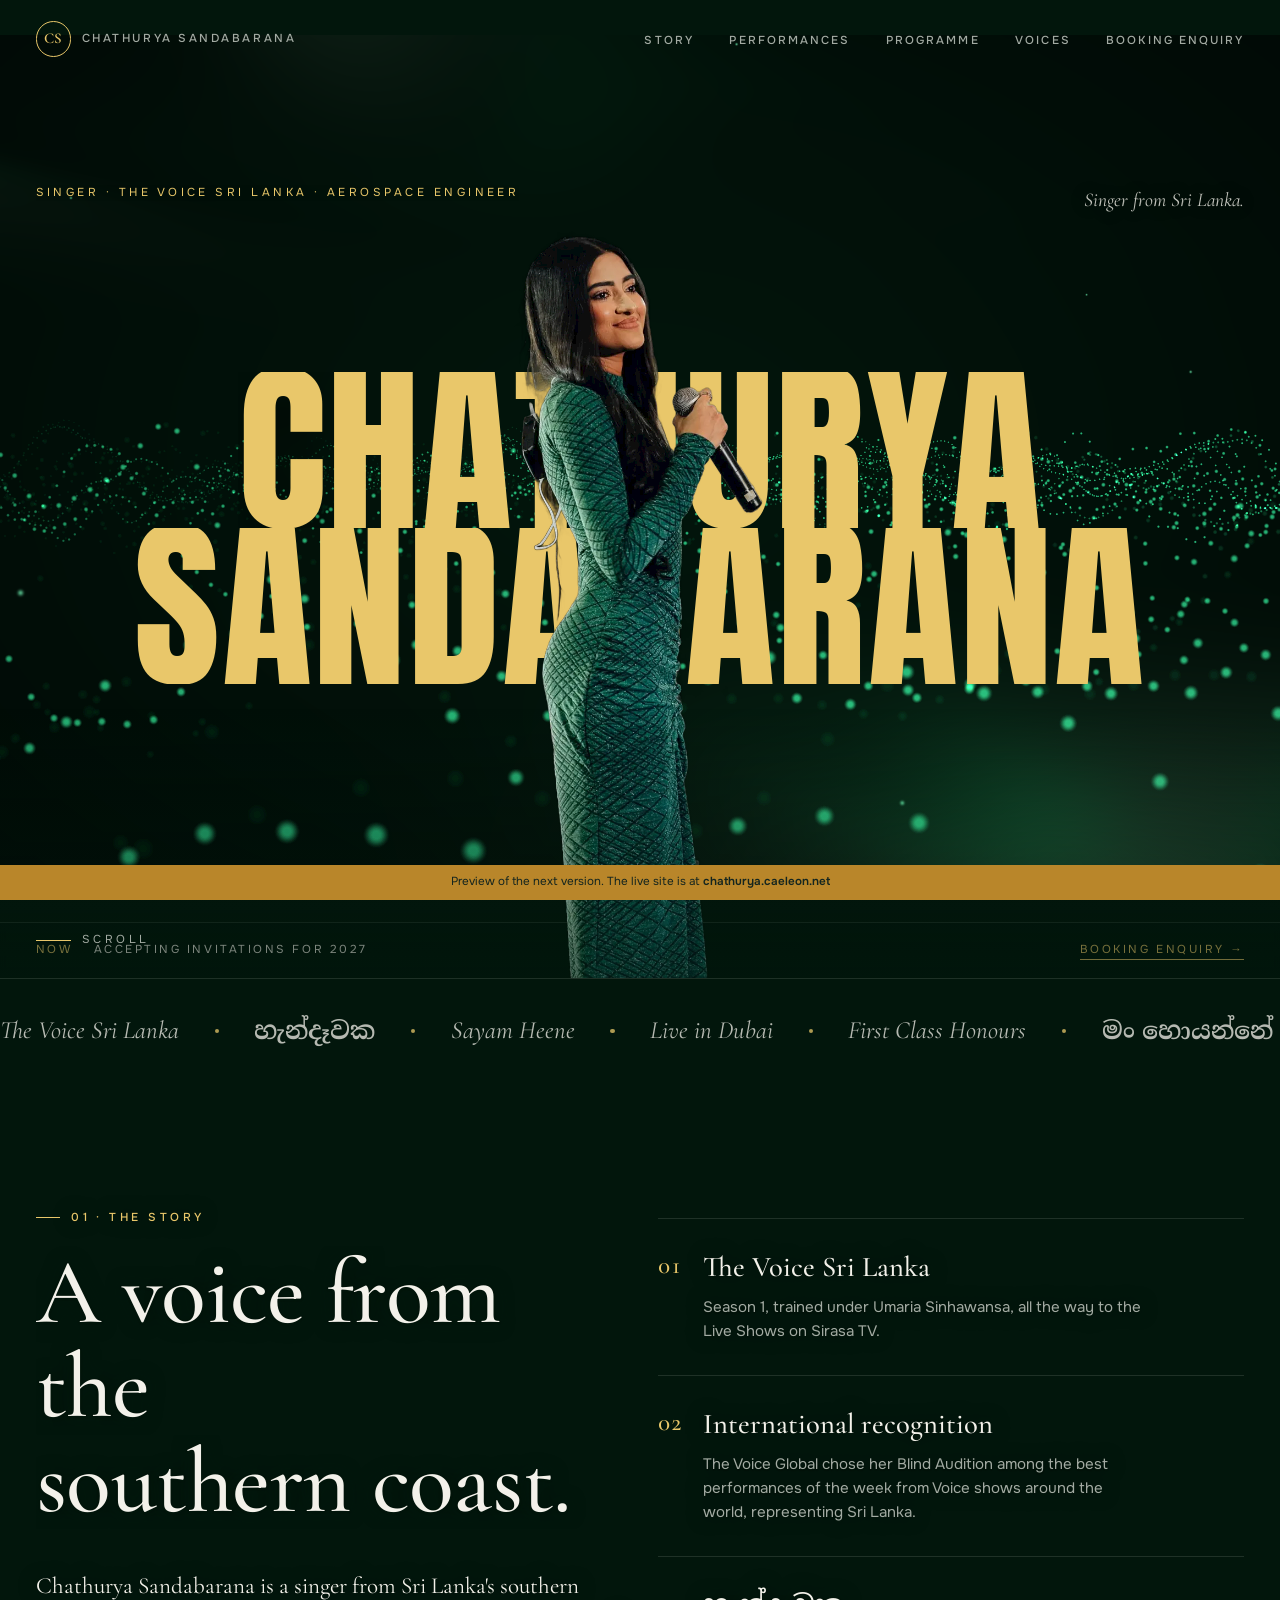
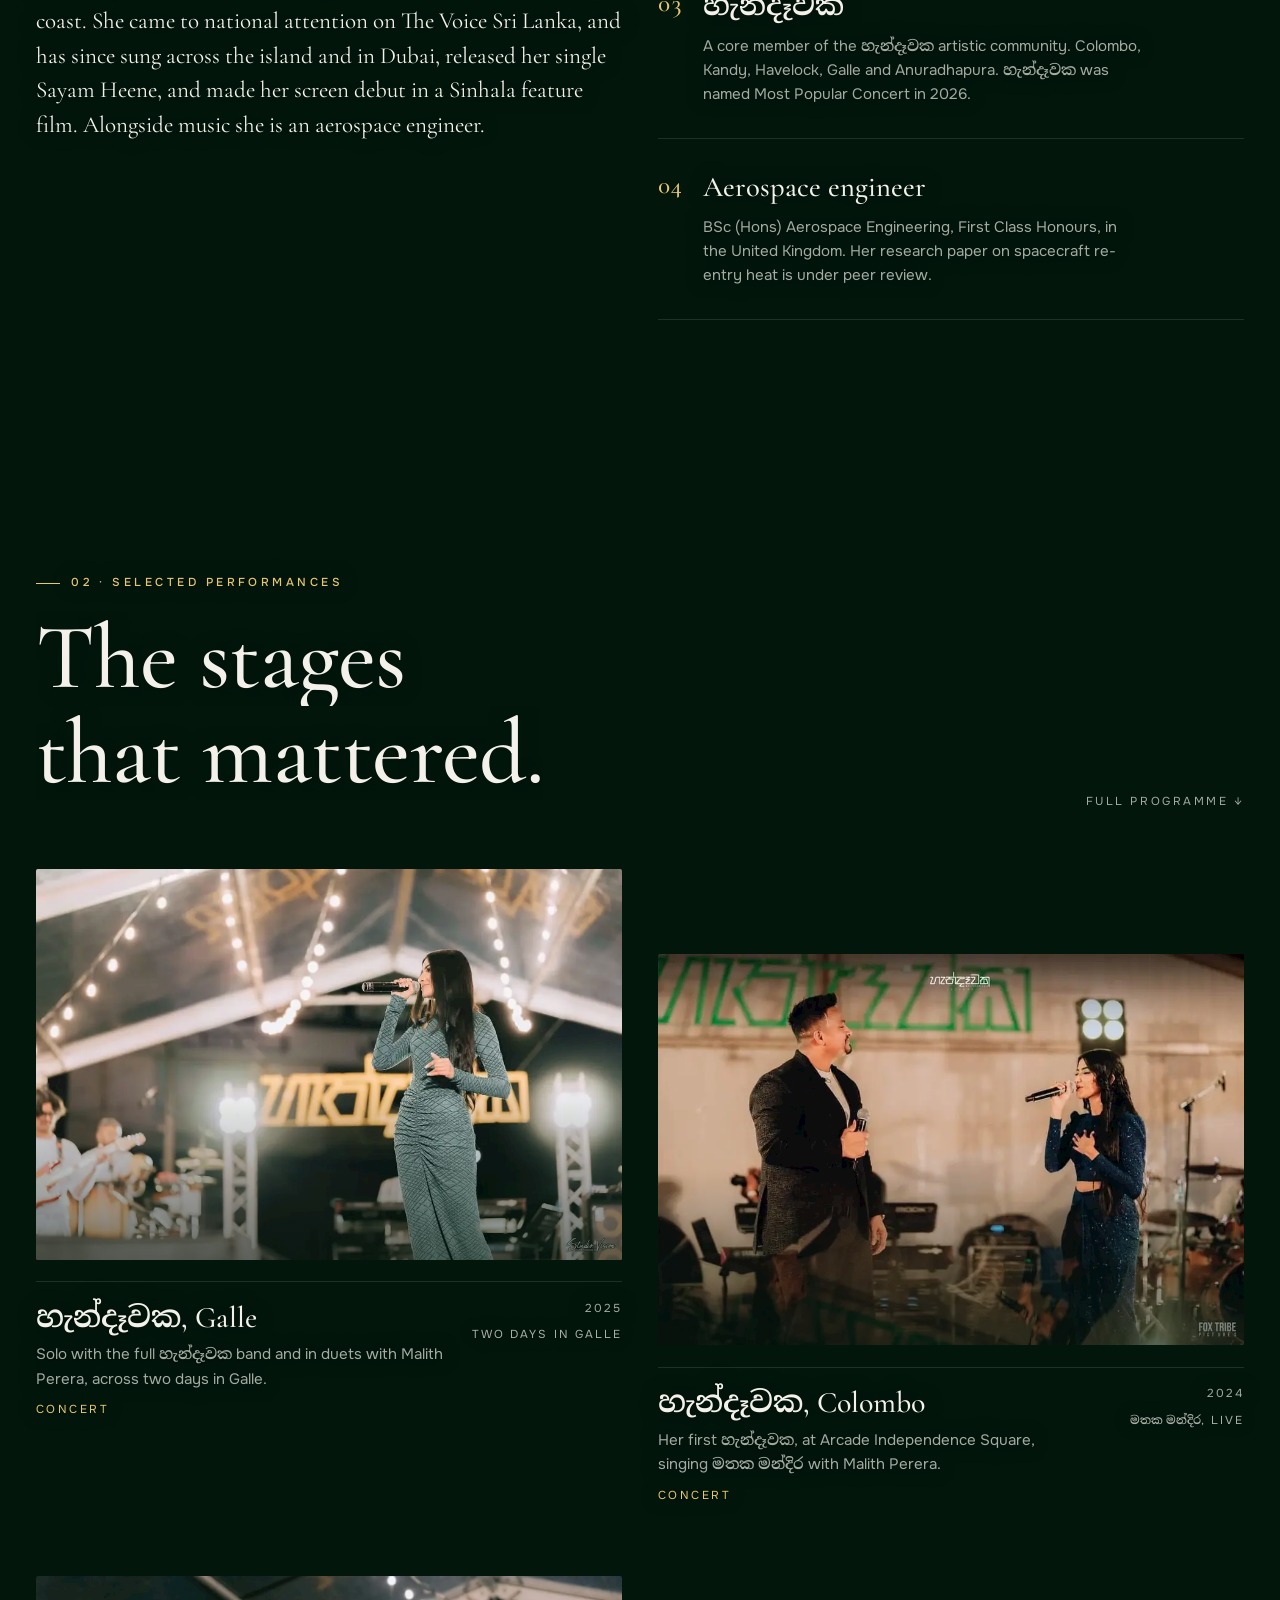
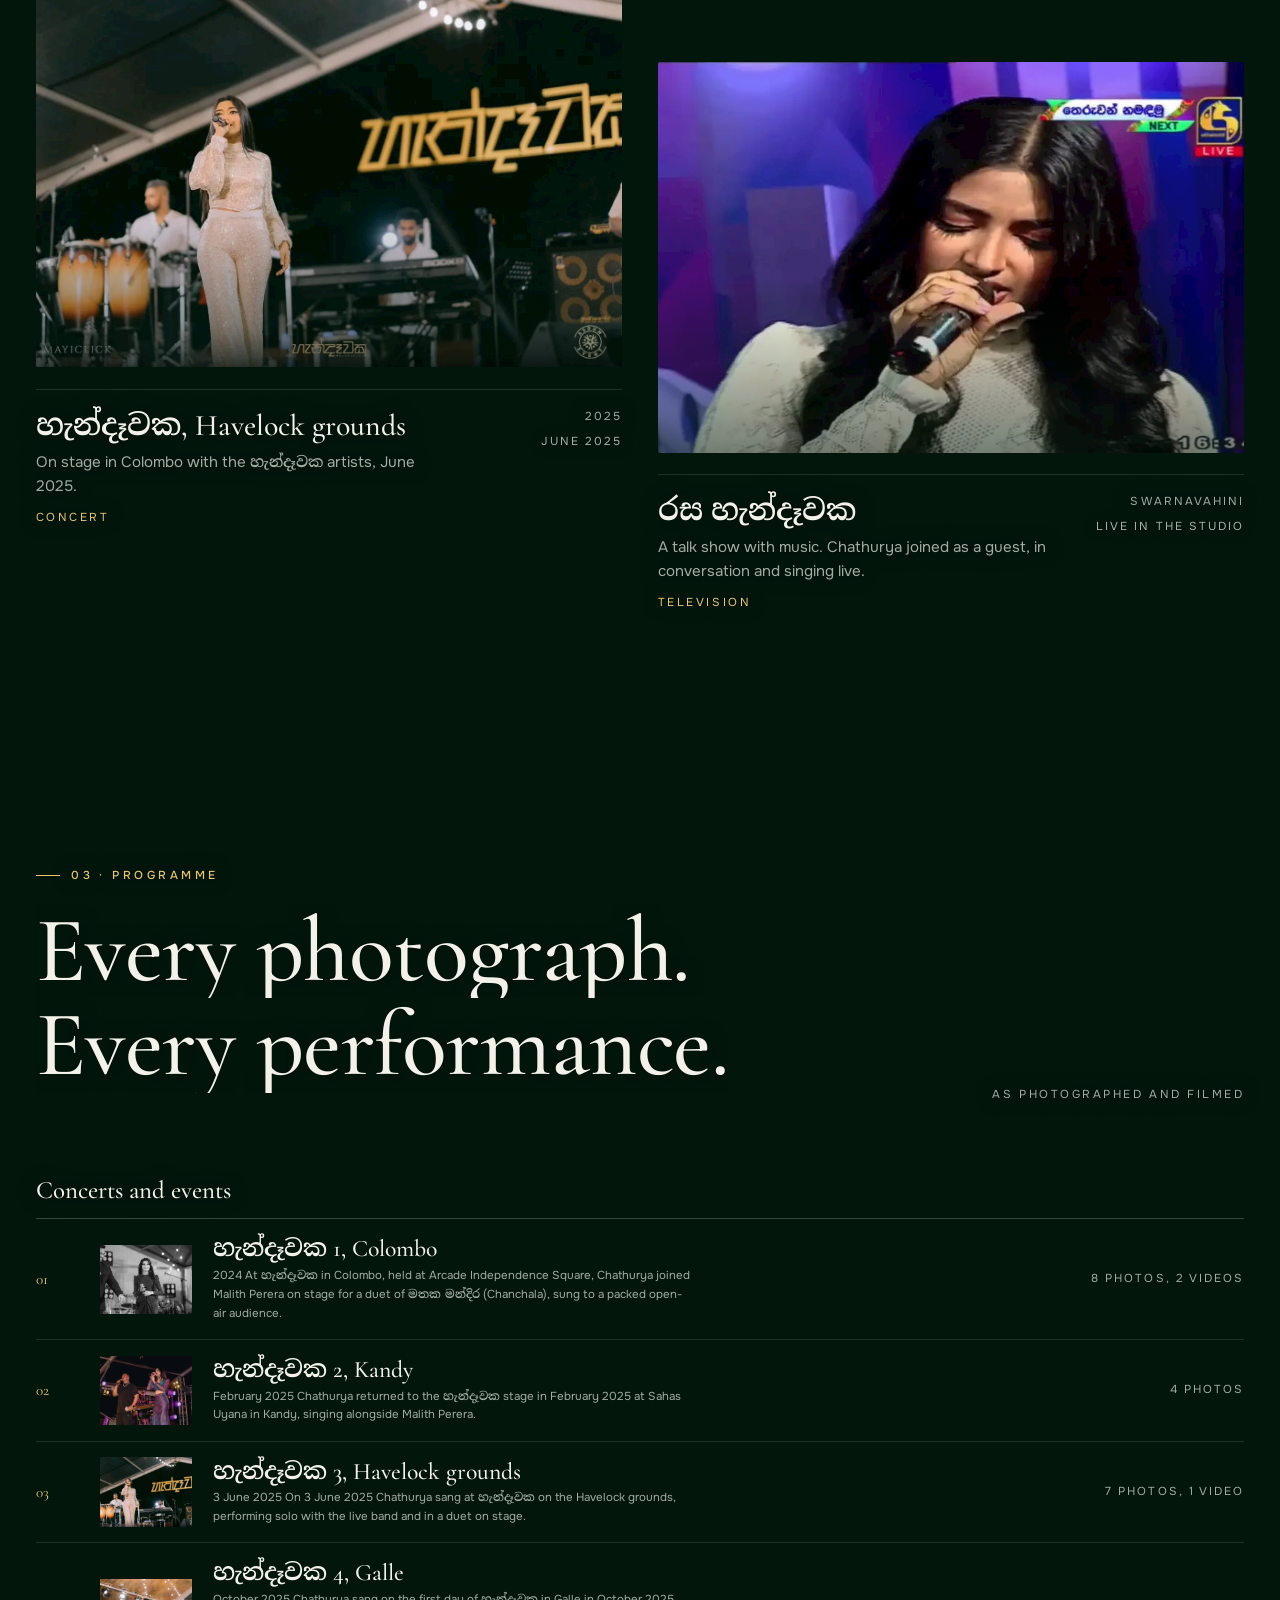
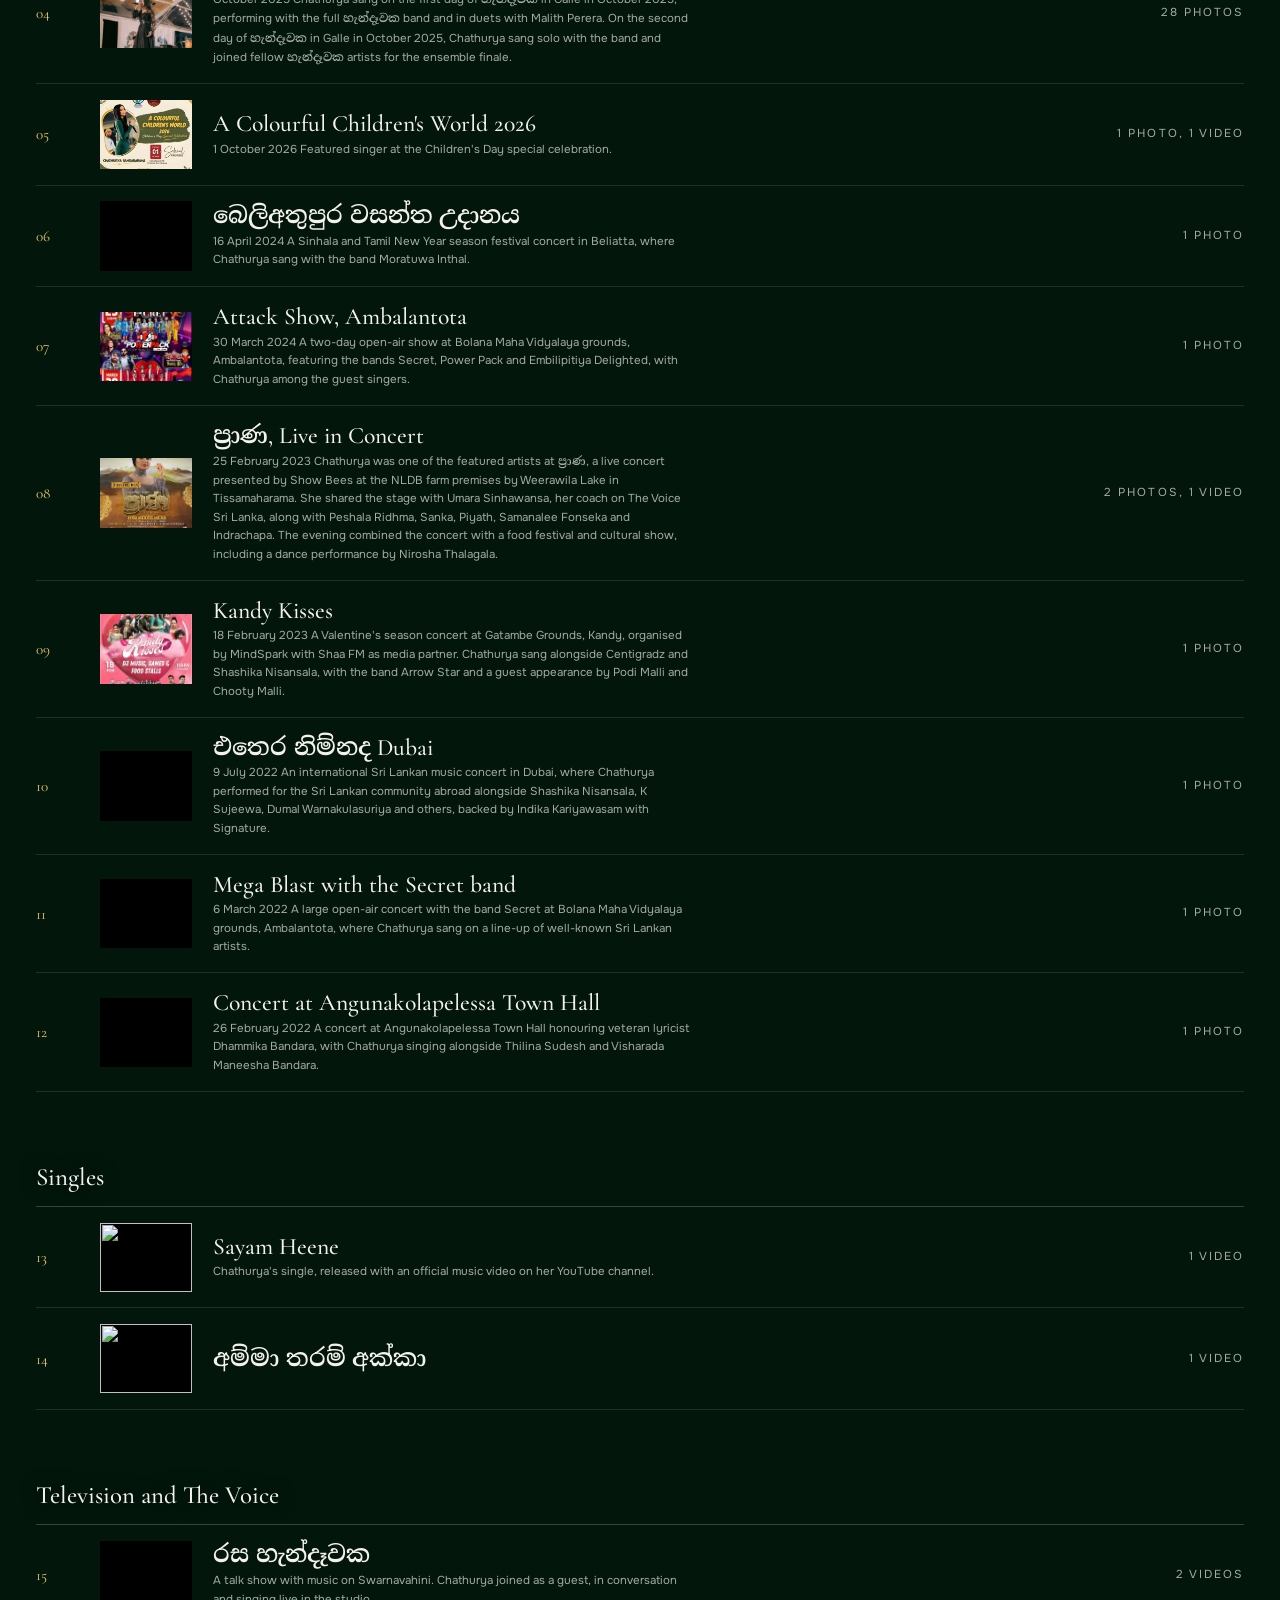
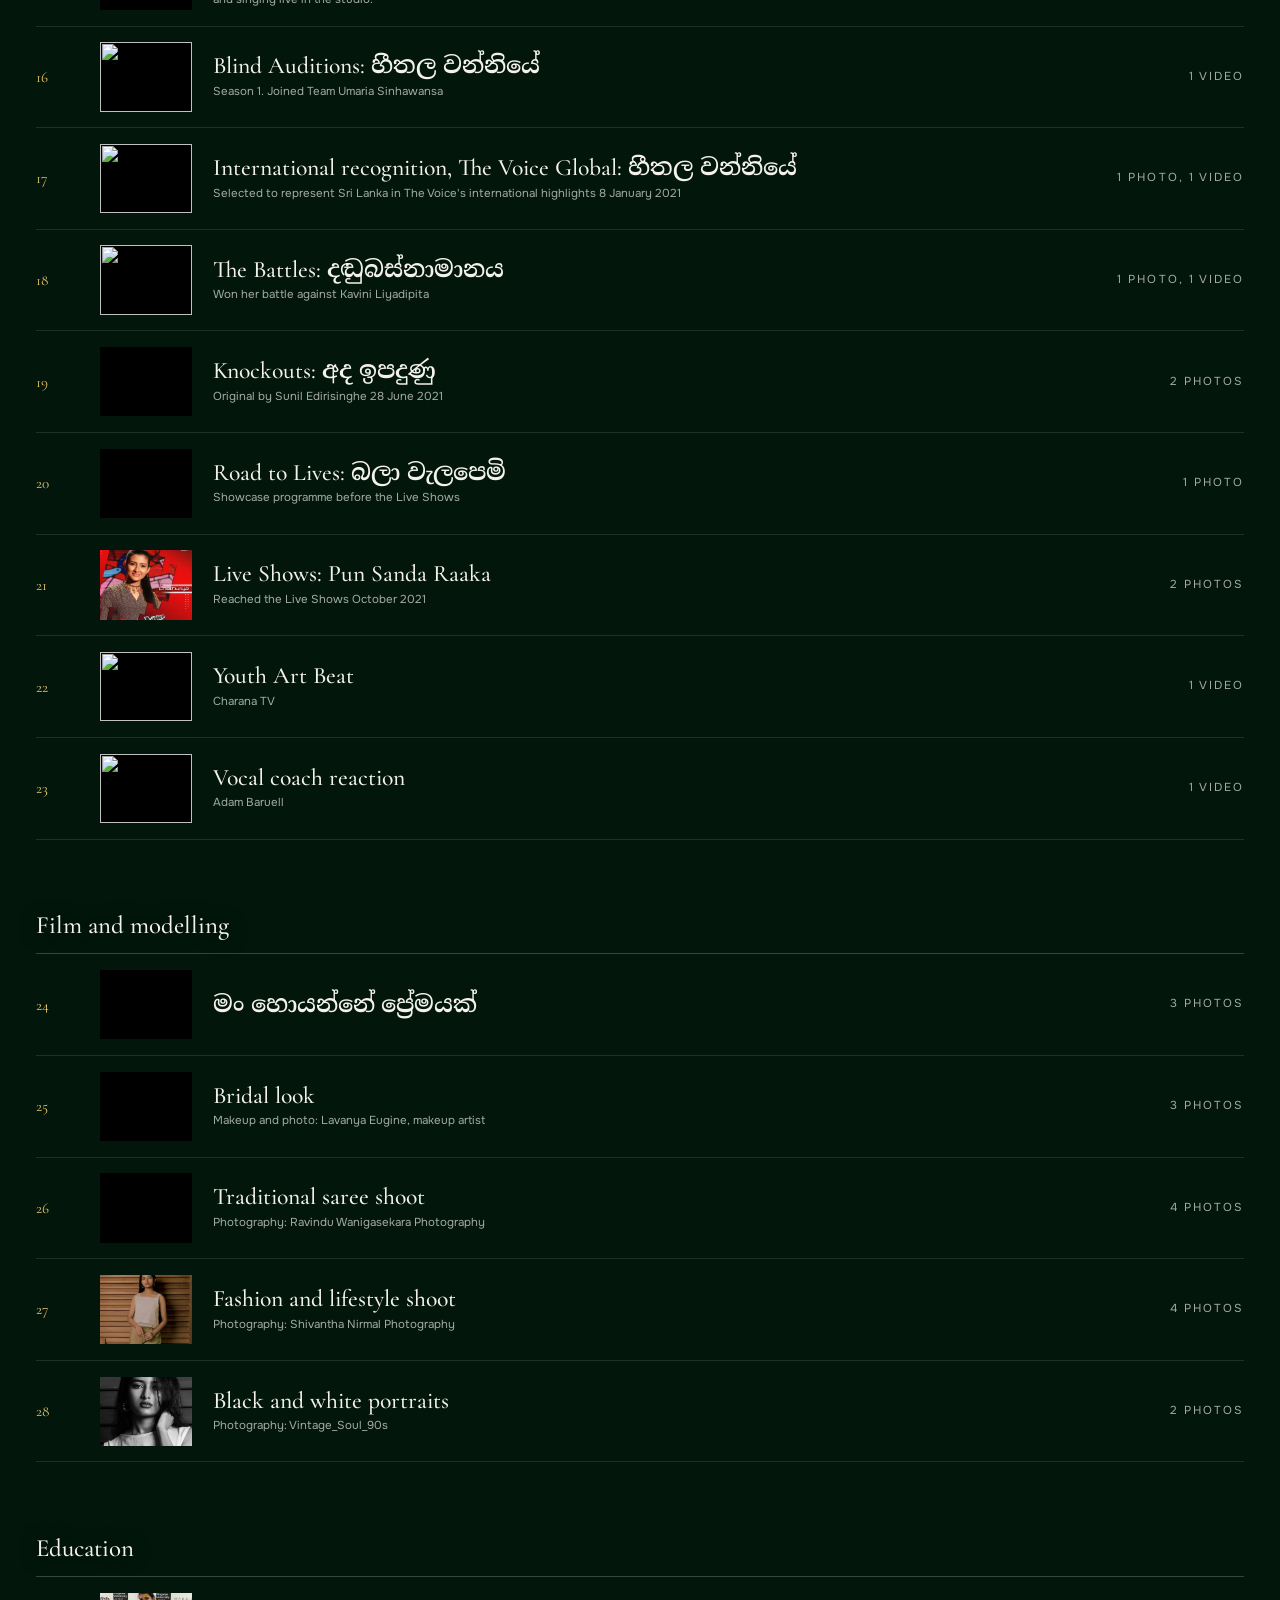
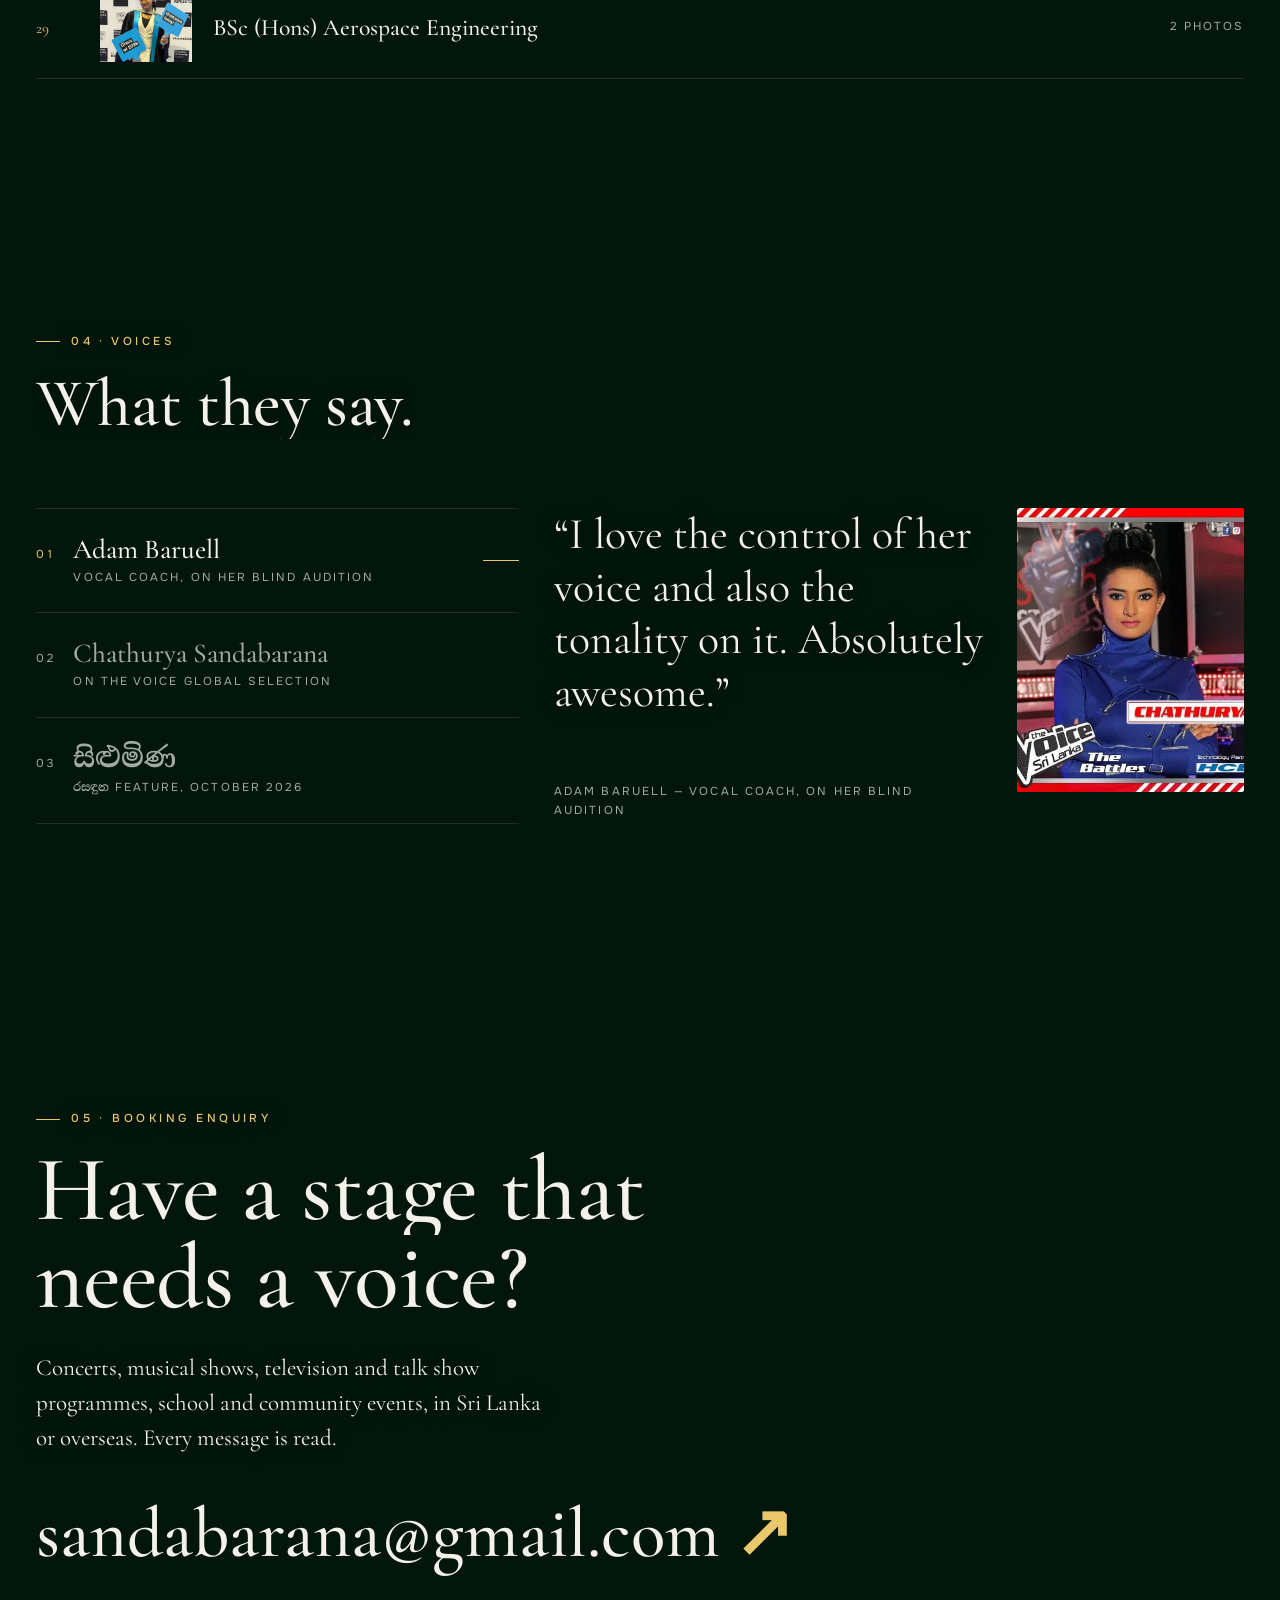
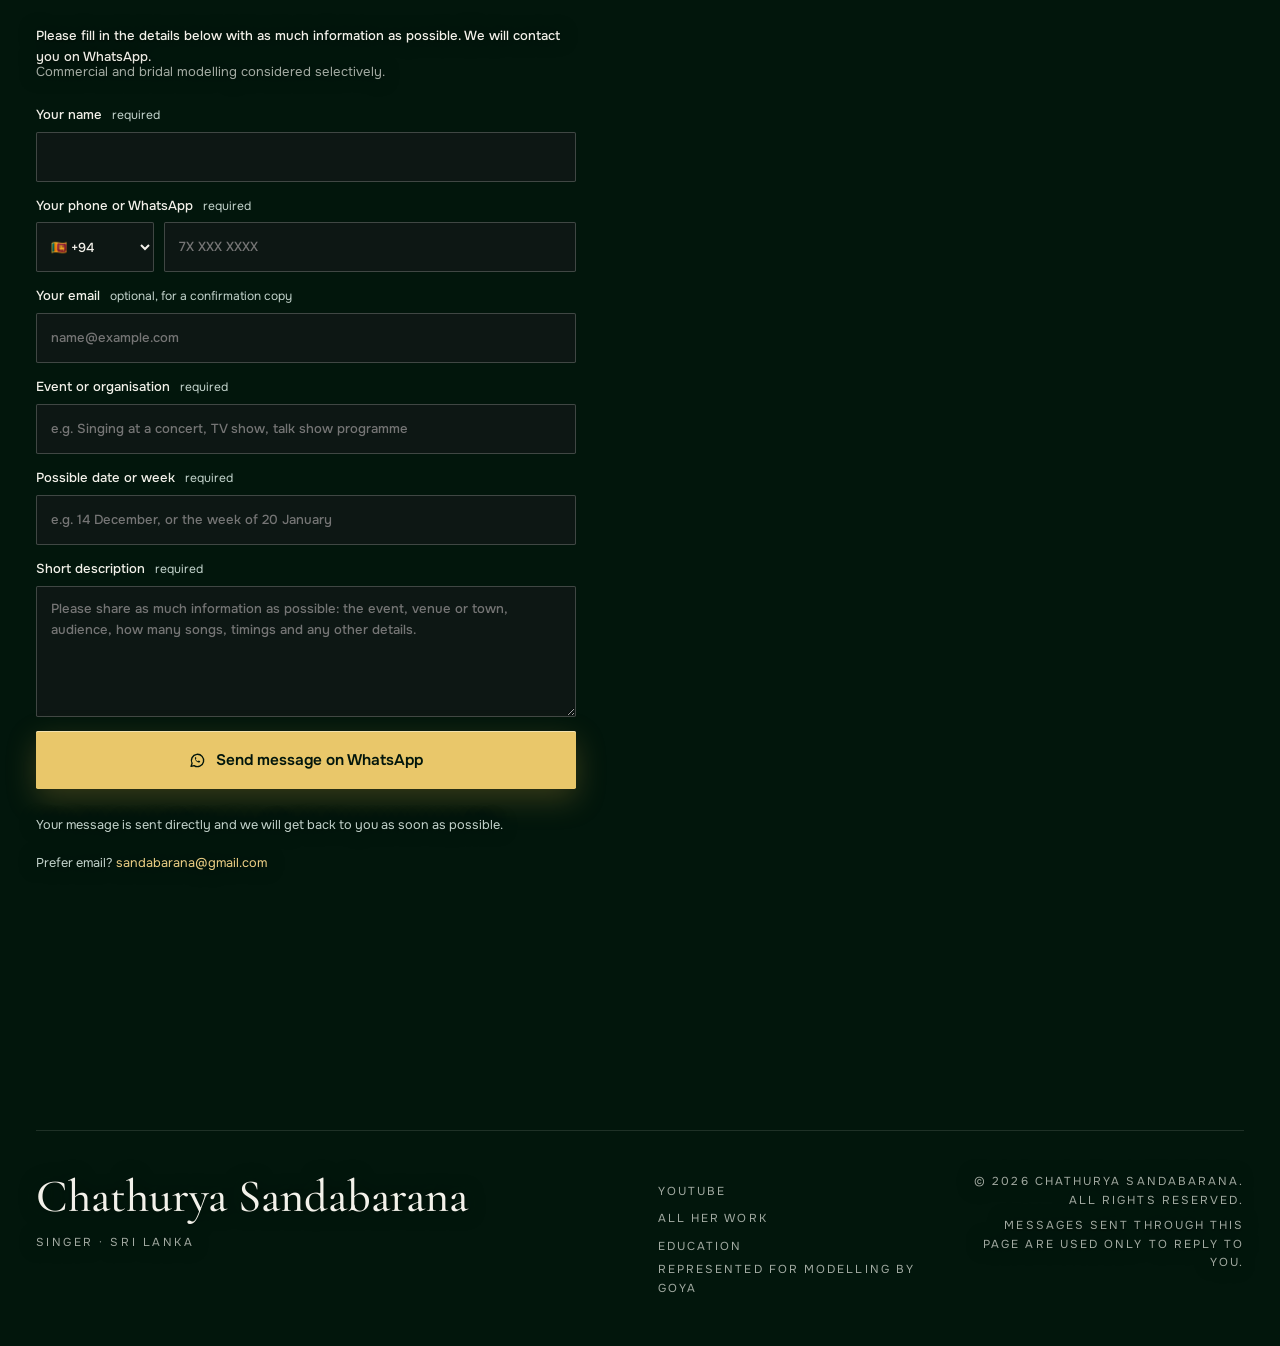
==== commit 66813fec: "Publish preview" ====
--- a/preview/index.html
+++ b/preview/index.html
@@ -960,7 +960,7 @@
     <h2 class="h-sec ser" data-reveal><span class="ln"><span class="in">A voice from the</span></span><span class="ln"><span class="in">southern coast.</span></span></h2>
     <p class="lead fade" data-reveal>Chathurya Sandabarana is a singer from Sri Lanka's southern coast. She came to national attention on The Voice Sri Lanka, and has since sung across the island and in Dubai, released her single Sayam Heene, and made her screen debut in a Sinhala feature film. Alongside music she is an aerospace engineer.</p>
   </div>
-  <div class="c6 right"><ul class="princ"><li class="fade" data-reveal data-delay="0"><span class="n">01</span><div><h3>The Voice Sri Lanka</h3><p>Season 1, trained under Umaria Sinhawansa, all the way to the Live Shows on Sirasa TV.</p></div></li><li class="fade" data-reveal data-delay="90"><span class="n">02</span><div><h3>International recognition</h3><p>The Voice Global chose her Blind Audition among the best performances of the week from Voice shows around the world, representing Sri Lanka.</p></div></li><li class="fade" data-reveal data-delay="180"><span class="n">03</span><div><h3><span lang="si" class="si-t" title="Handawaka">හැන්දෑවක</span></h3><p>Colombo, Kandy, Havelock, Galle and Anuradhapura. <span lang="si" class="si-t" title="Handawaka">හැන්දෑවක</span> was named Most Popular Concert in 2026.</p></div></li><li class="fade" data-reveal data-delay="270"><span class="n">04</span><div><h3>Aerospace engineer</h3><p>BSc (Hons) Aerospace Engineering, First Class Honours, in the United Kingdom. Her research paper on spacecraft re-entry heat is under peer review.</p></div></li></ul></div>
+  <div class="c6 right"><ul class="princ"><li class="fade" data-reveal data-delay="0"><span class="n">01</span><div><h3>The Voice Sri Lanka</h3><p>Season 1, trained under Umaria Sinhawansa, all the way to the Live Shows on Sirasa TV.</p></div></li><li class="fade" data-reveal data-delay="90"><span class="n">02</span><div><h3>International recognition</h3><p>The Voice Global chose her Blind Audition among the best performances of the week from Voice shows around the world, representing Sri Lanka.</p></div></li><li class="fade" data-reveal data-delay="180"><span class="n">03</span><div><h3><span lang="si" class="si-t" title="Handawaka">හැන්දෑවක</span></h3><p>A core member of the <span lang="si" class="si-t" title="Handawaka">හැන්දෑවක</span> artistic community. Colombo, Kandy, Havelock, Galle and Anuradhapura. <span lang="si" class="si-t" title="Handawaka">හැන්දෑවක</span> was named Most Popular Concert in 2026.</p></div></li><li class="fade" data-reveal data-delay="270"><span class="n">04</span><div><h3>Aerospace engineer</h3><p>BSc (Hons) Aerospace Engineering, First Class Honours, in the United Kingdom. Her research paper on spacecraft re-entry heat is under peer review.</p></div></li></ul></div>
 </div></section><section class="sec" id="performances"><div class="vhead">
   <div><p class="eyebrow">02 &middot; Selected performances</p><h2 class="h-sec ser" data-reveal><span class="ln"><span class="in">The stages</span></span><span class="ln"><span class="in">that mattered.</span></span></h2></div>
   <a class="lbl" href="#programme">Full programme &darr;</a></div>
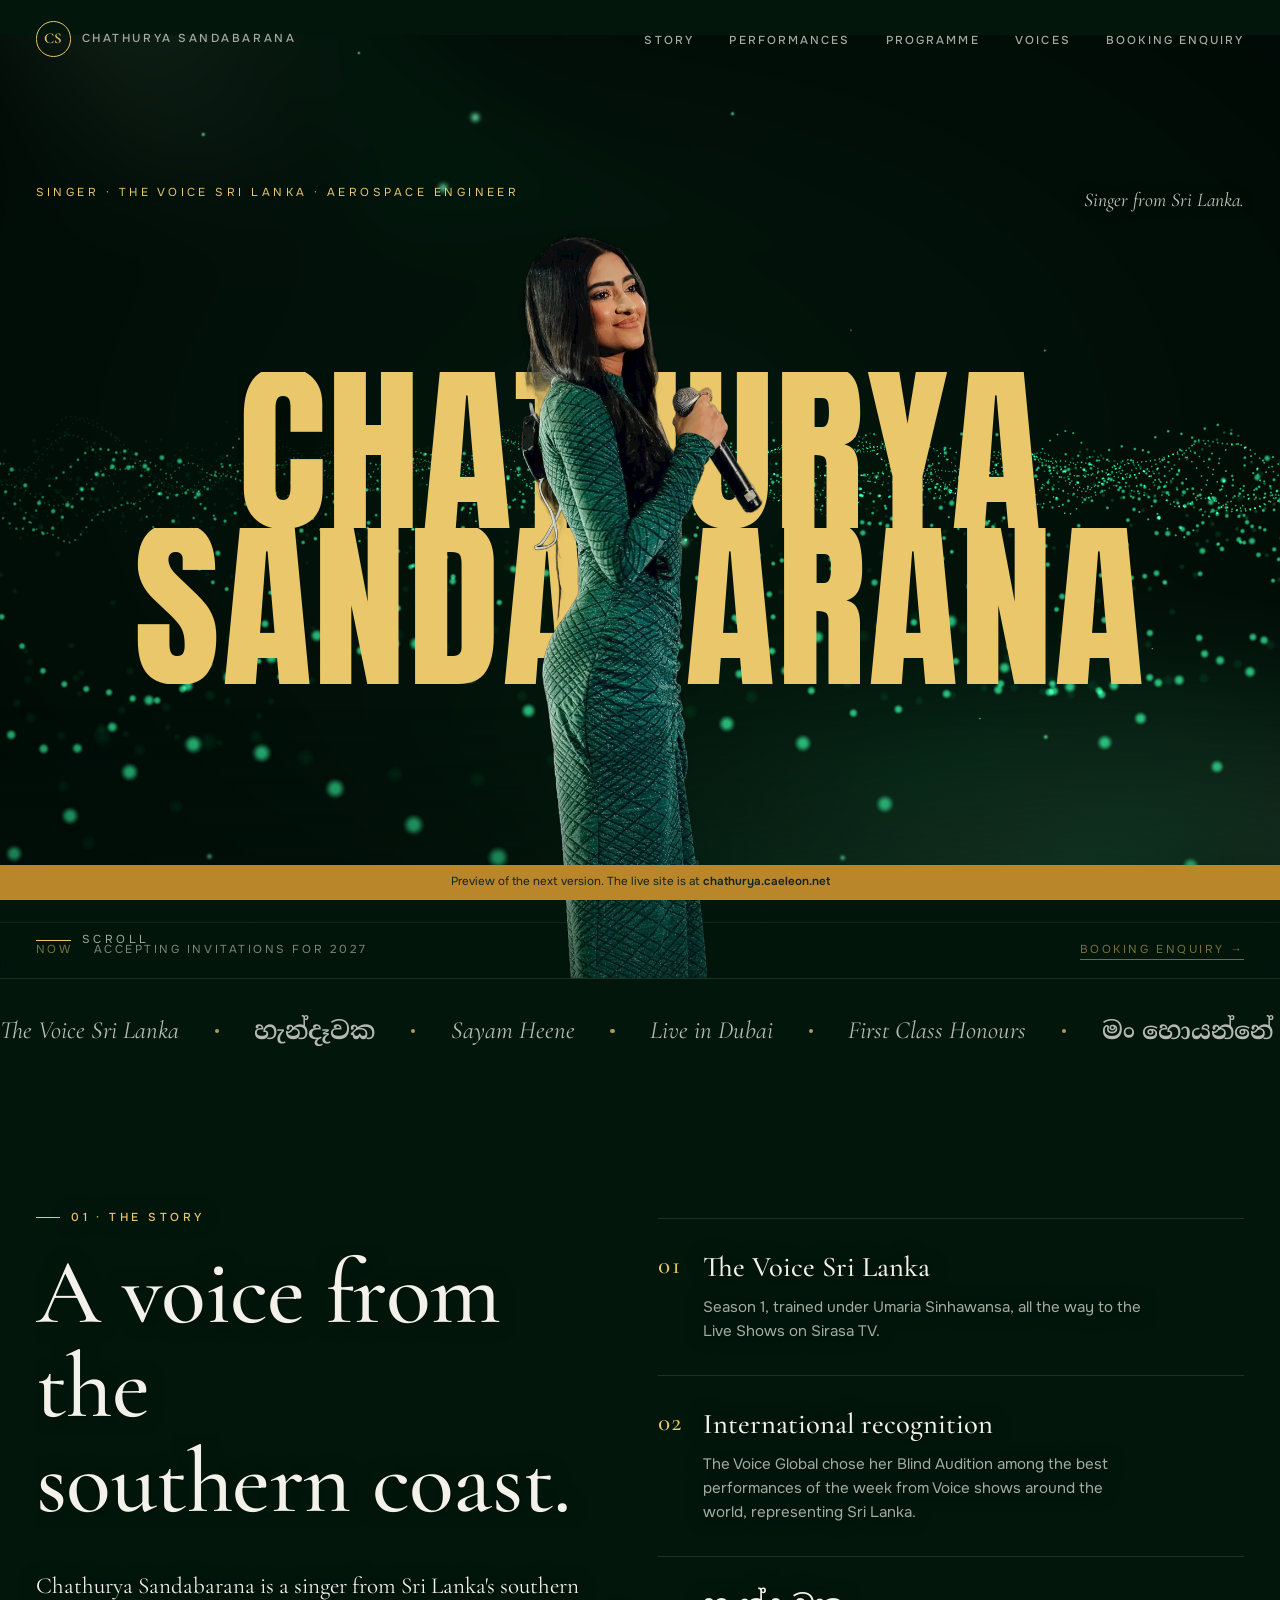
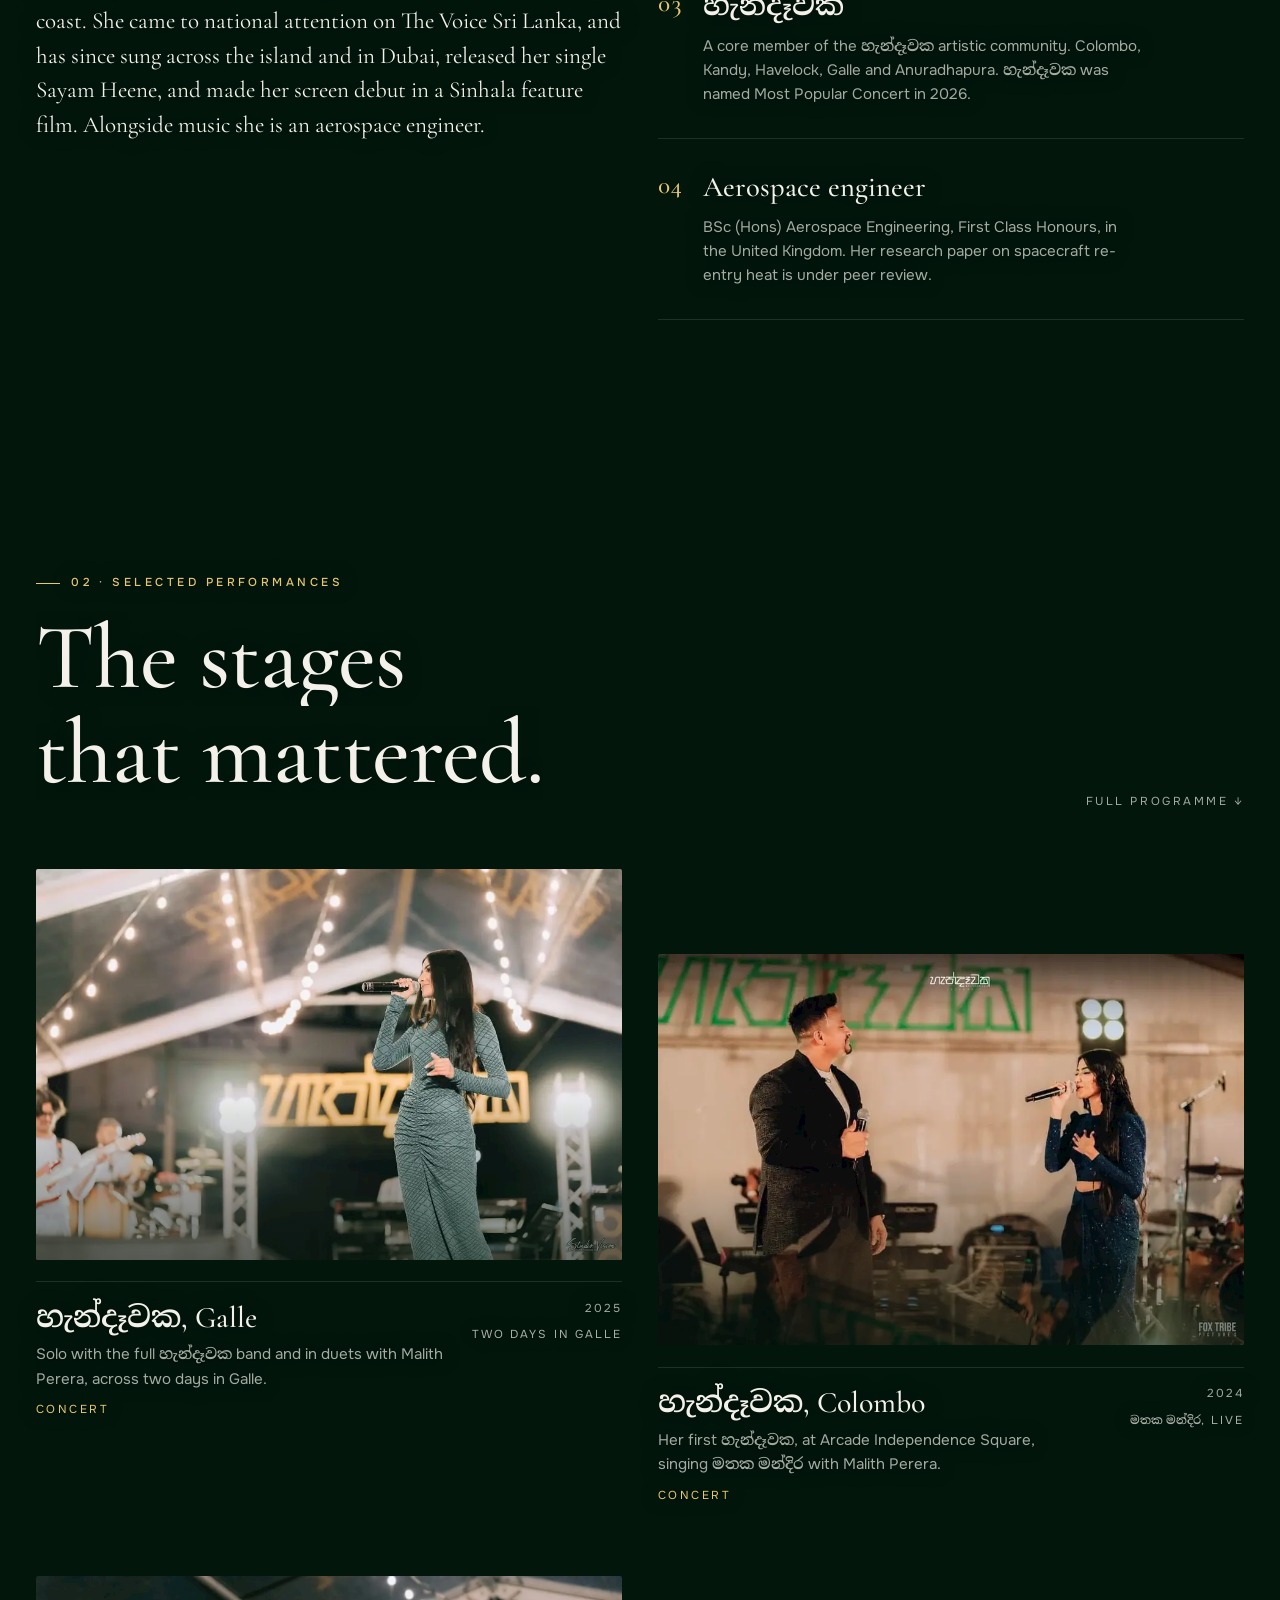
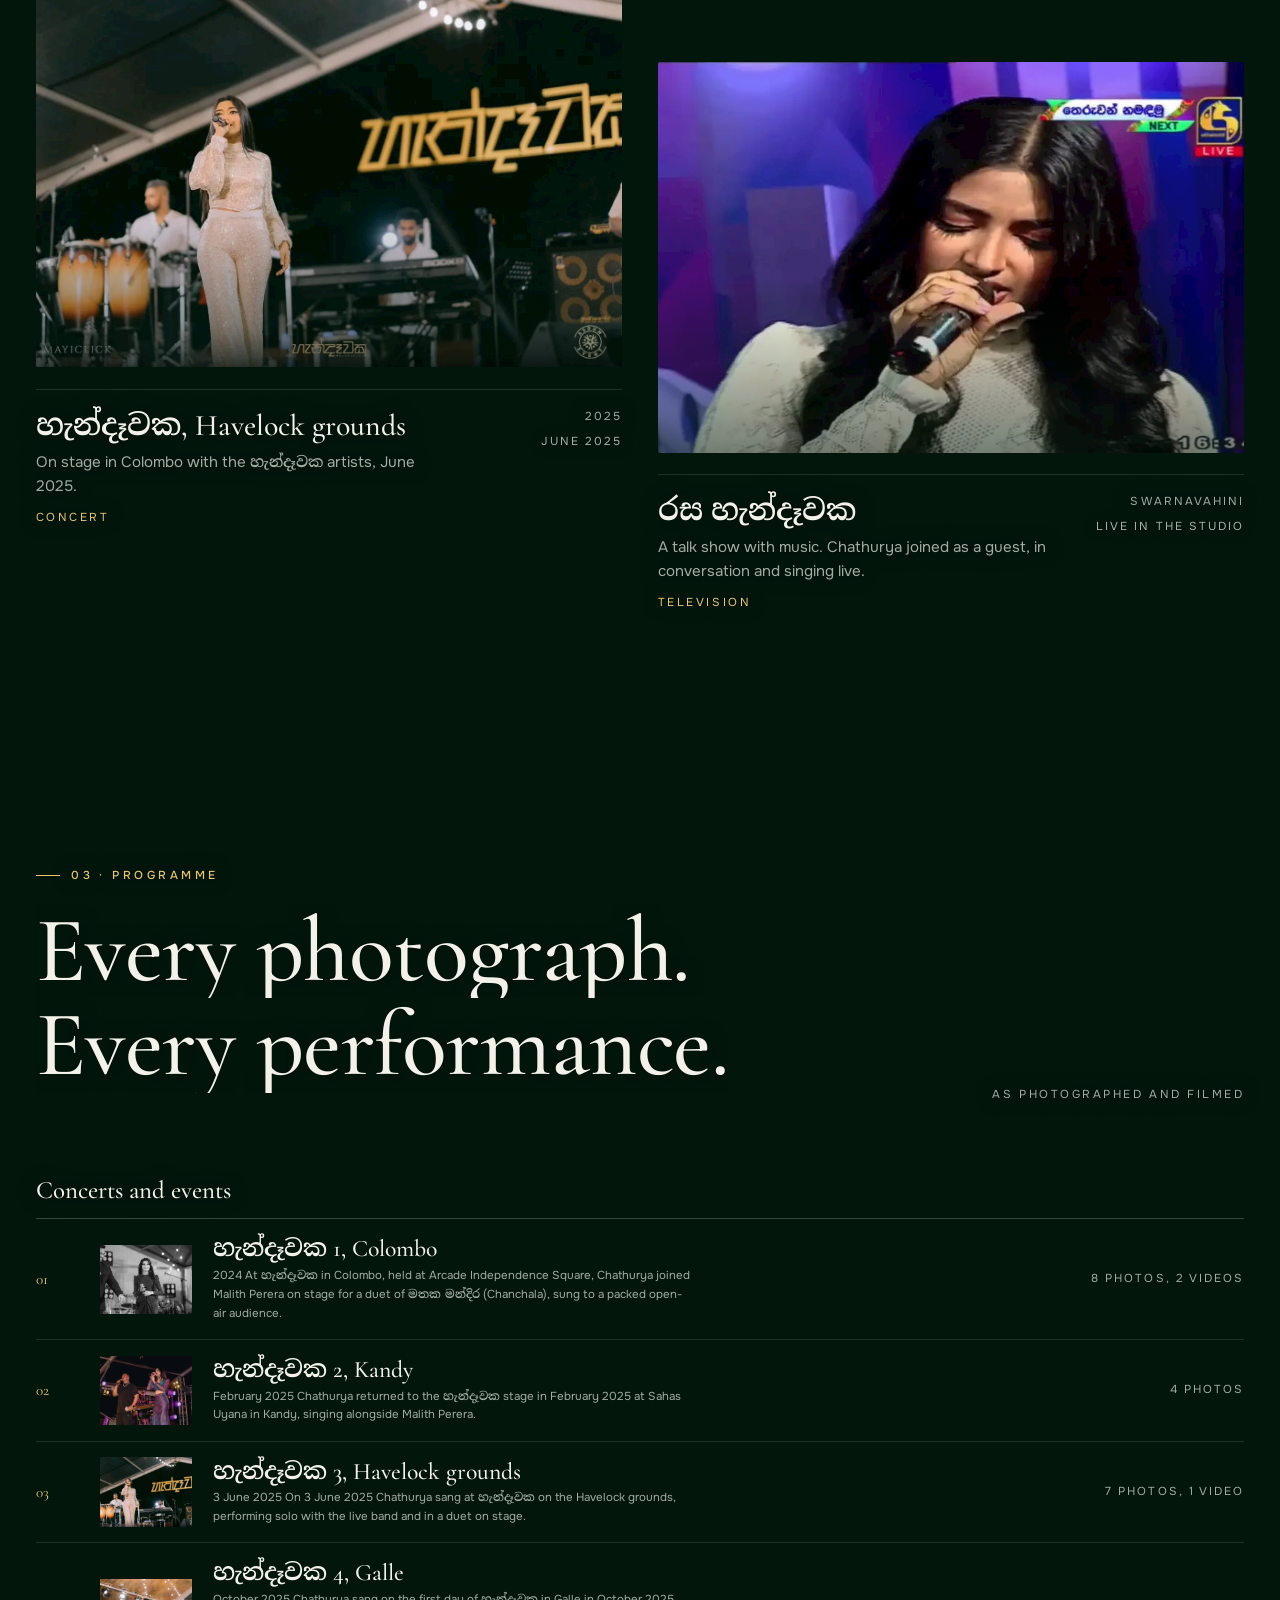
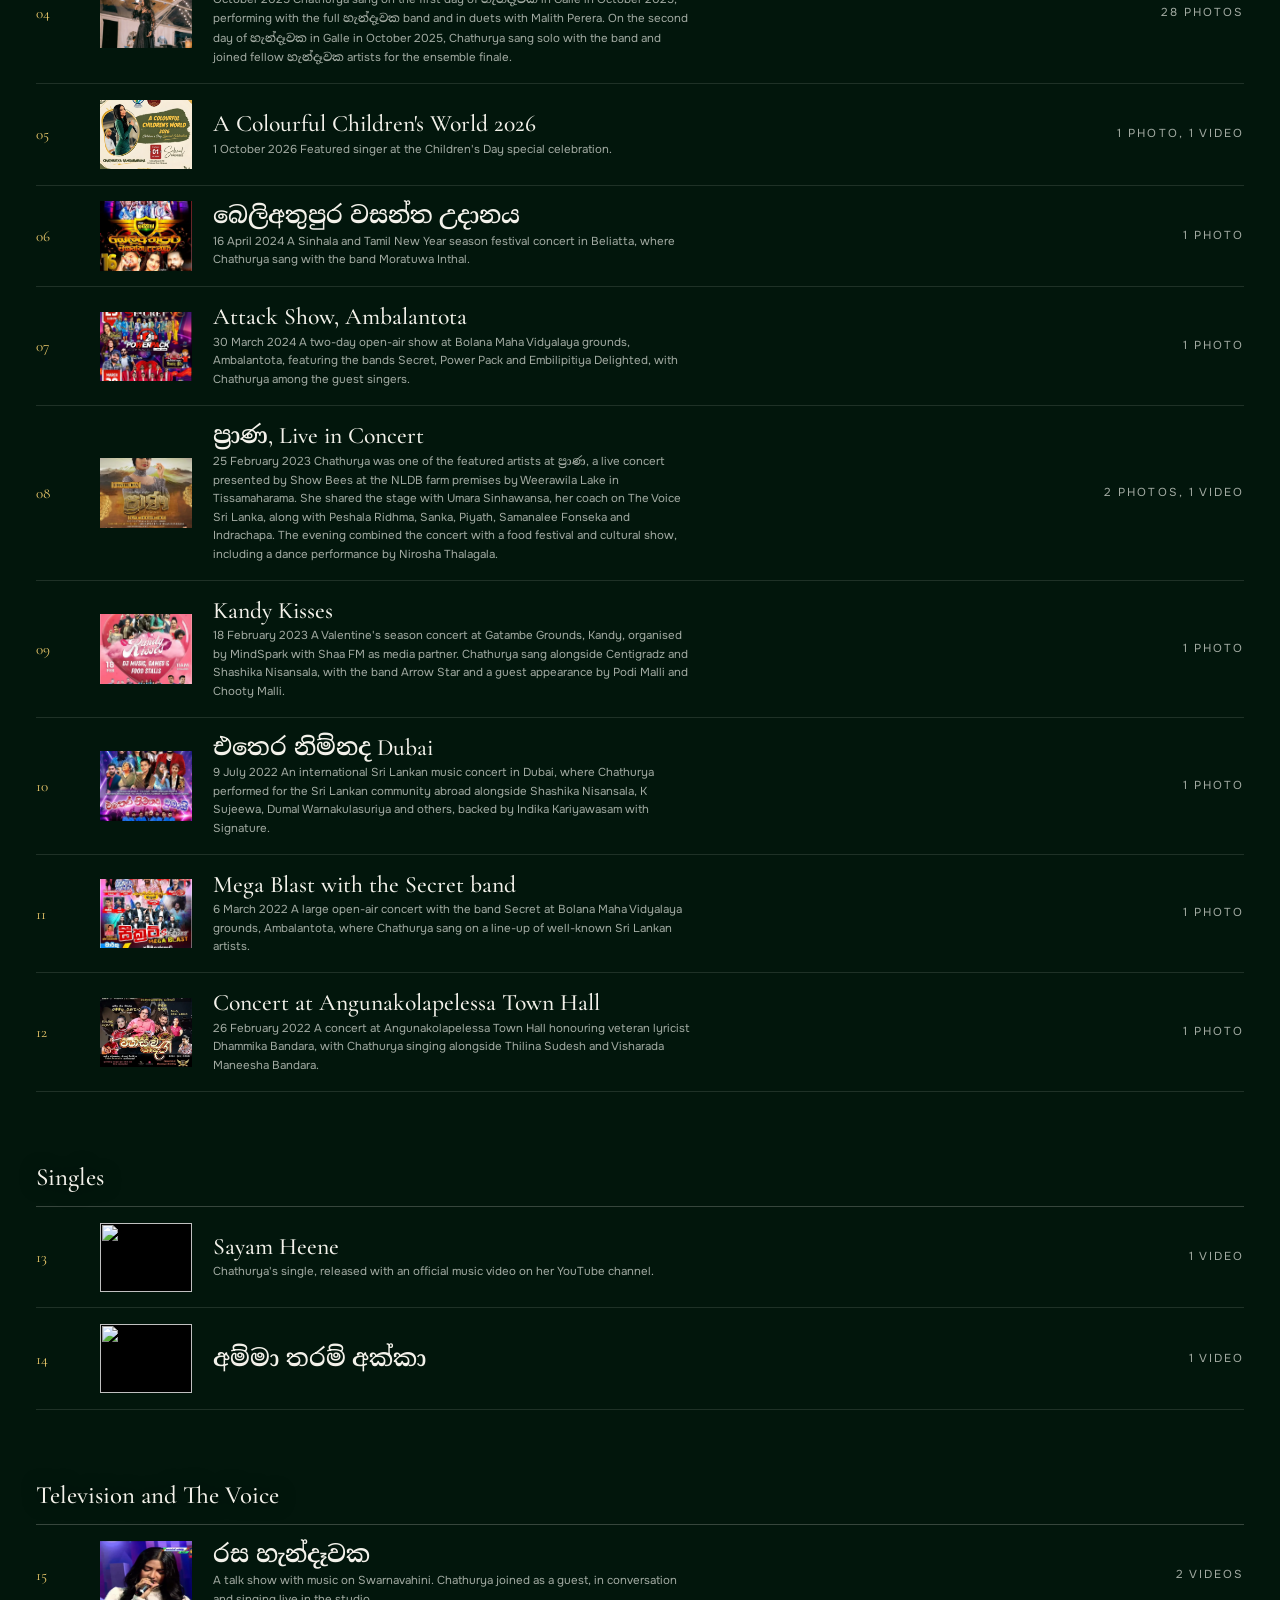
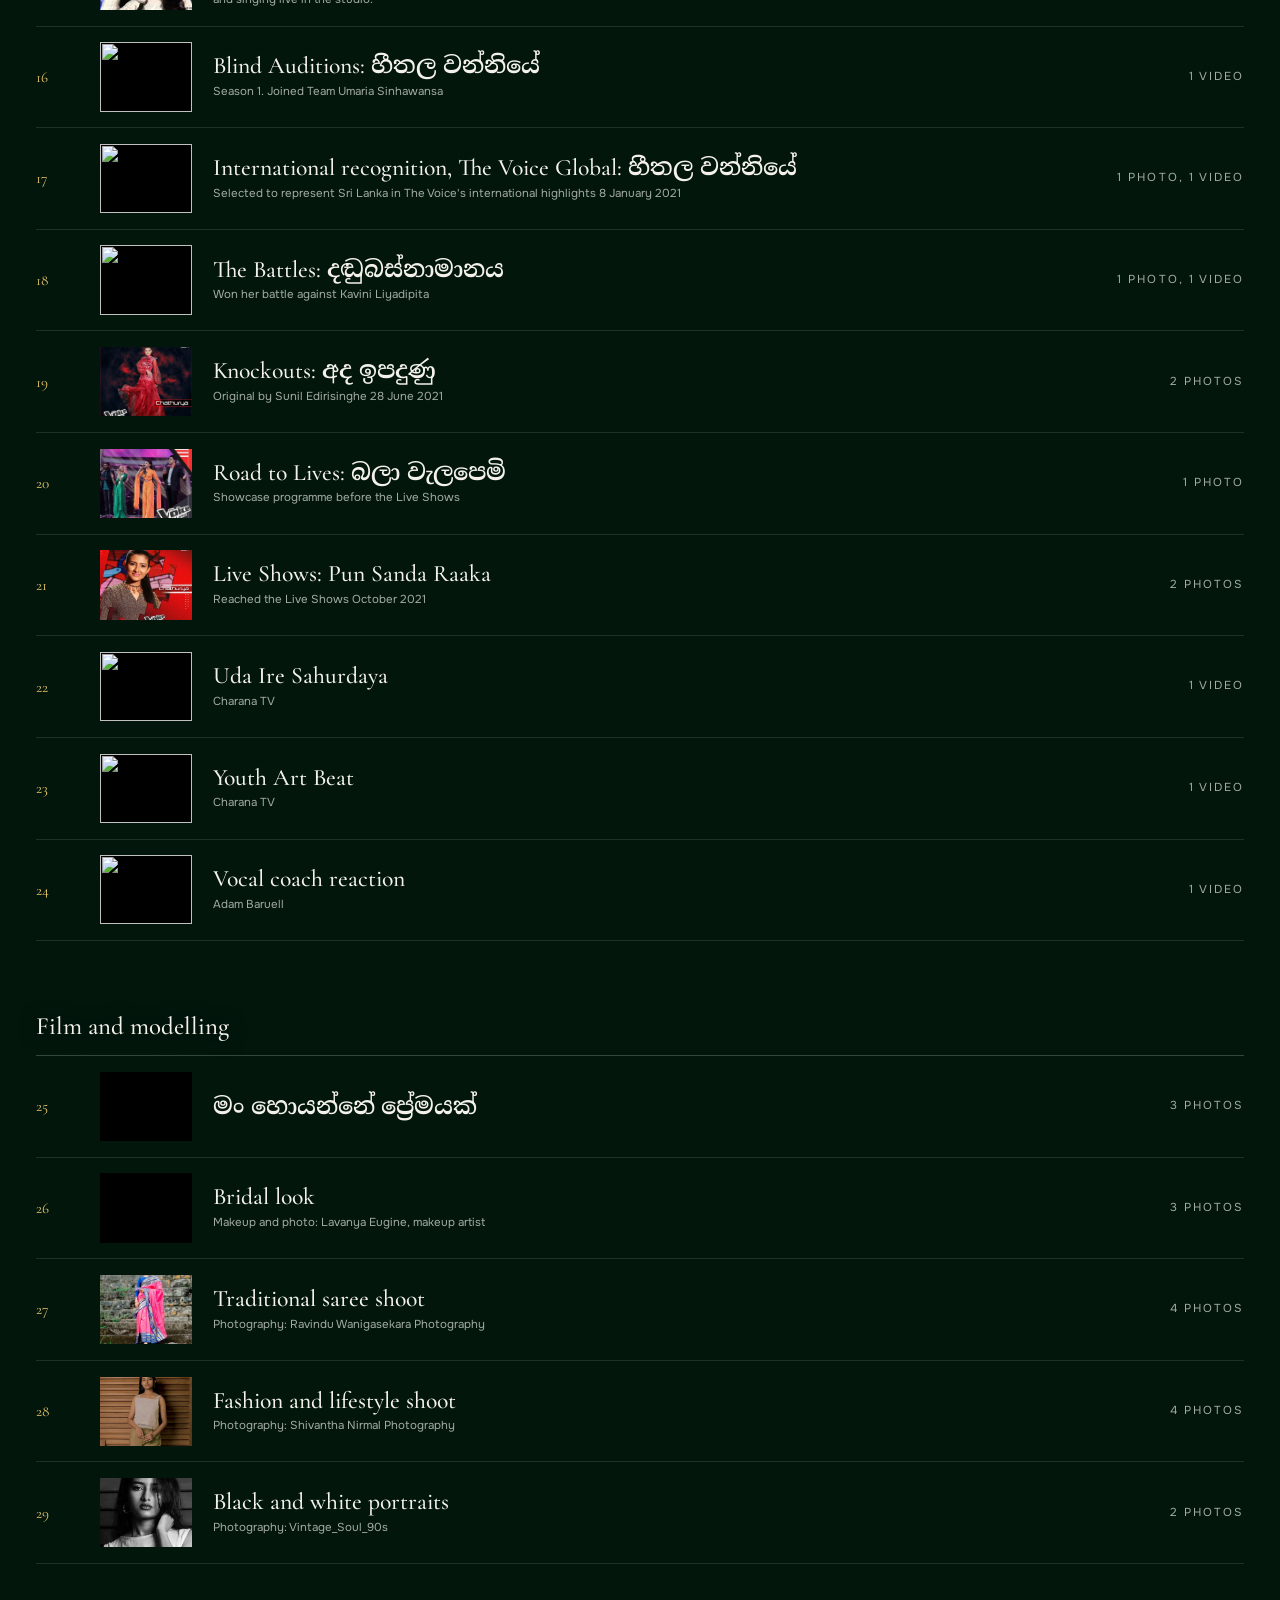
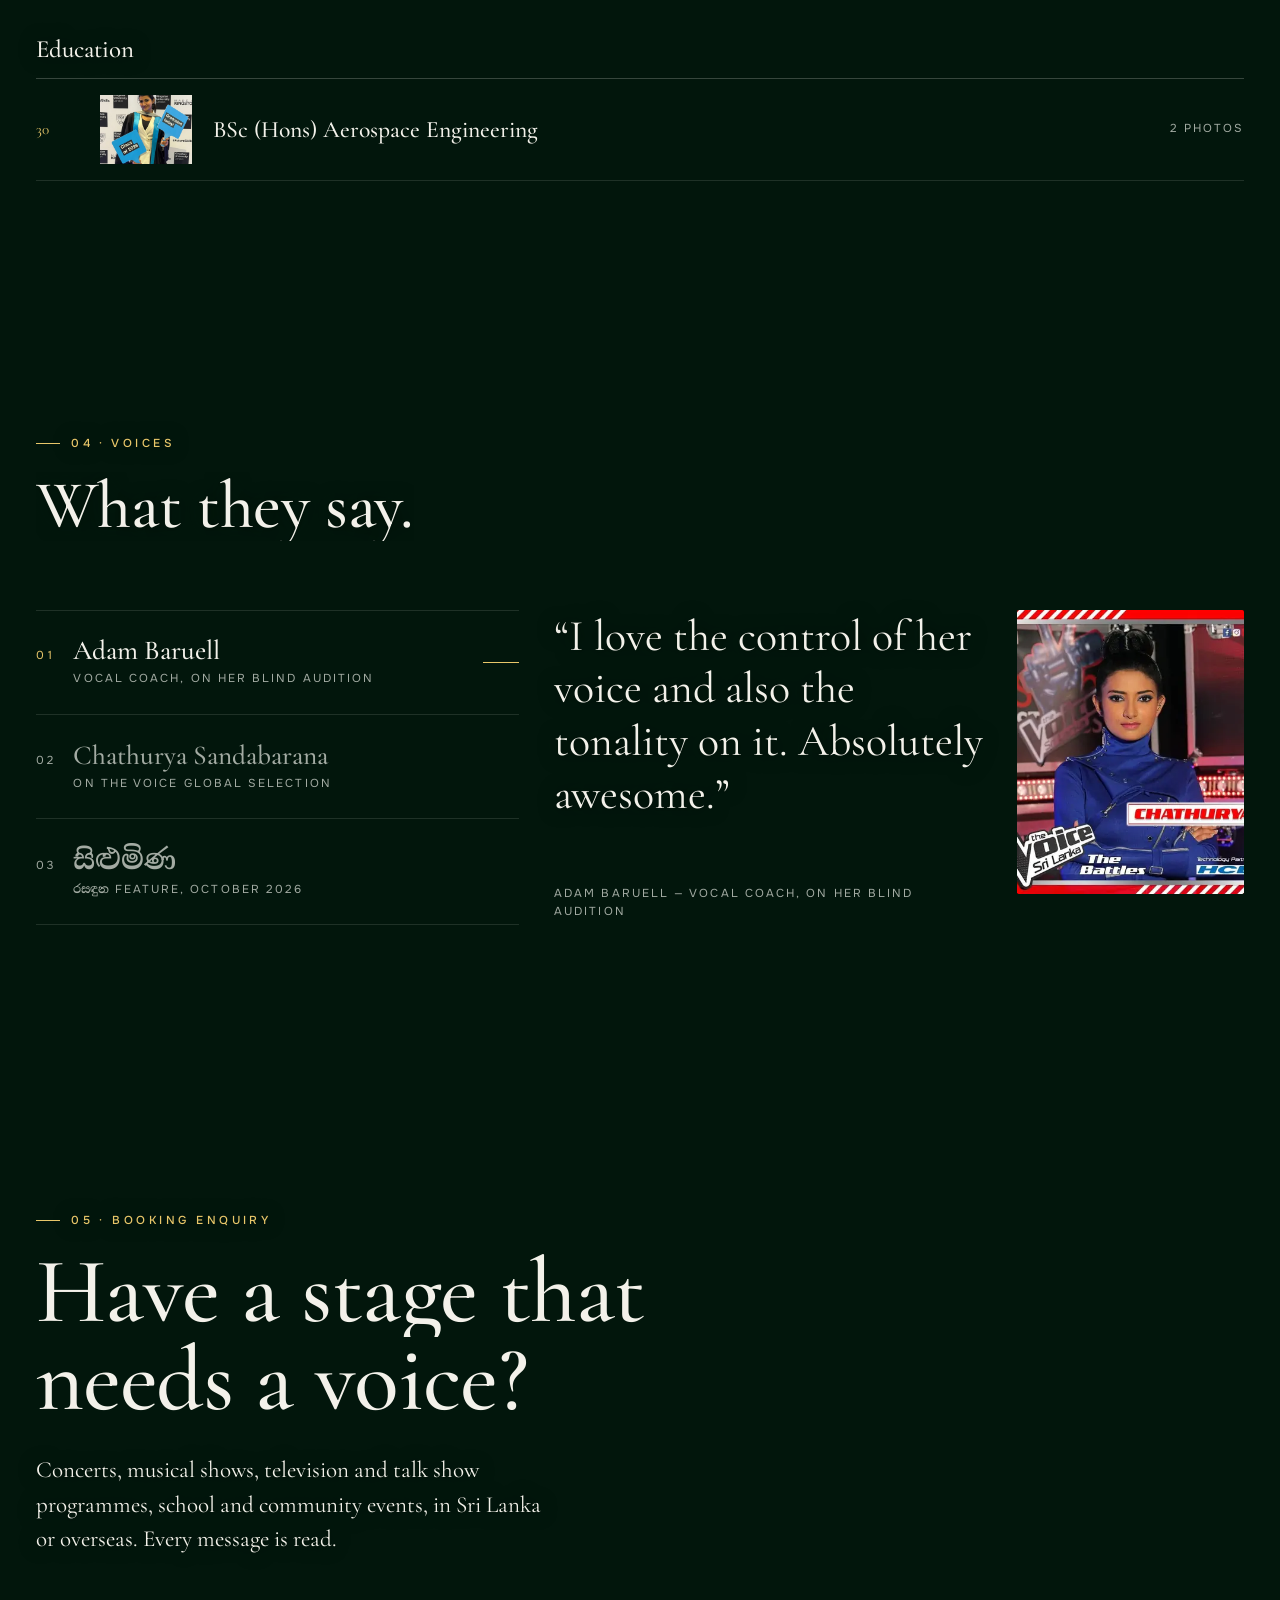
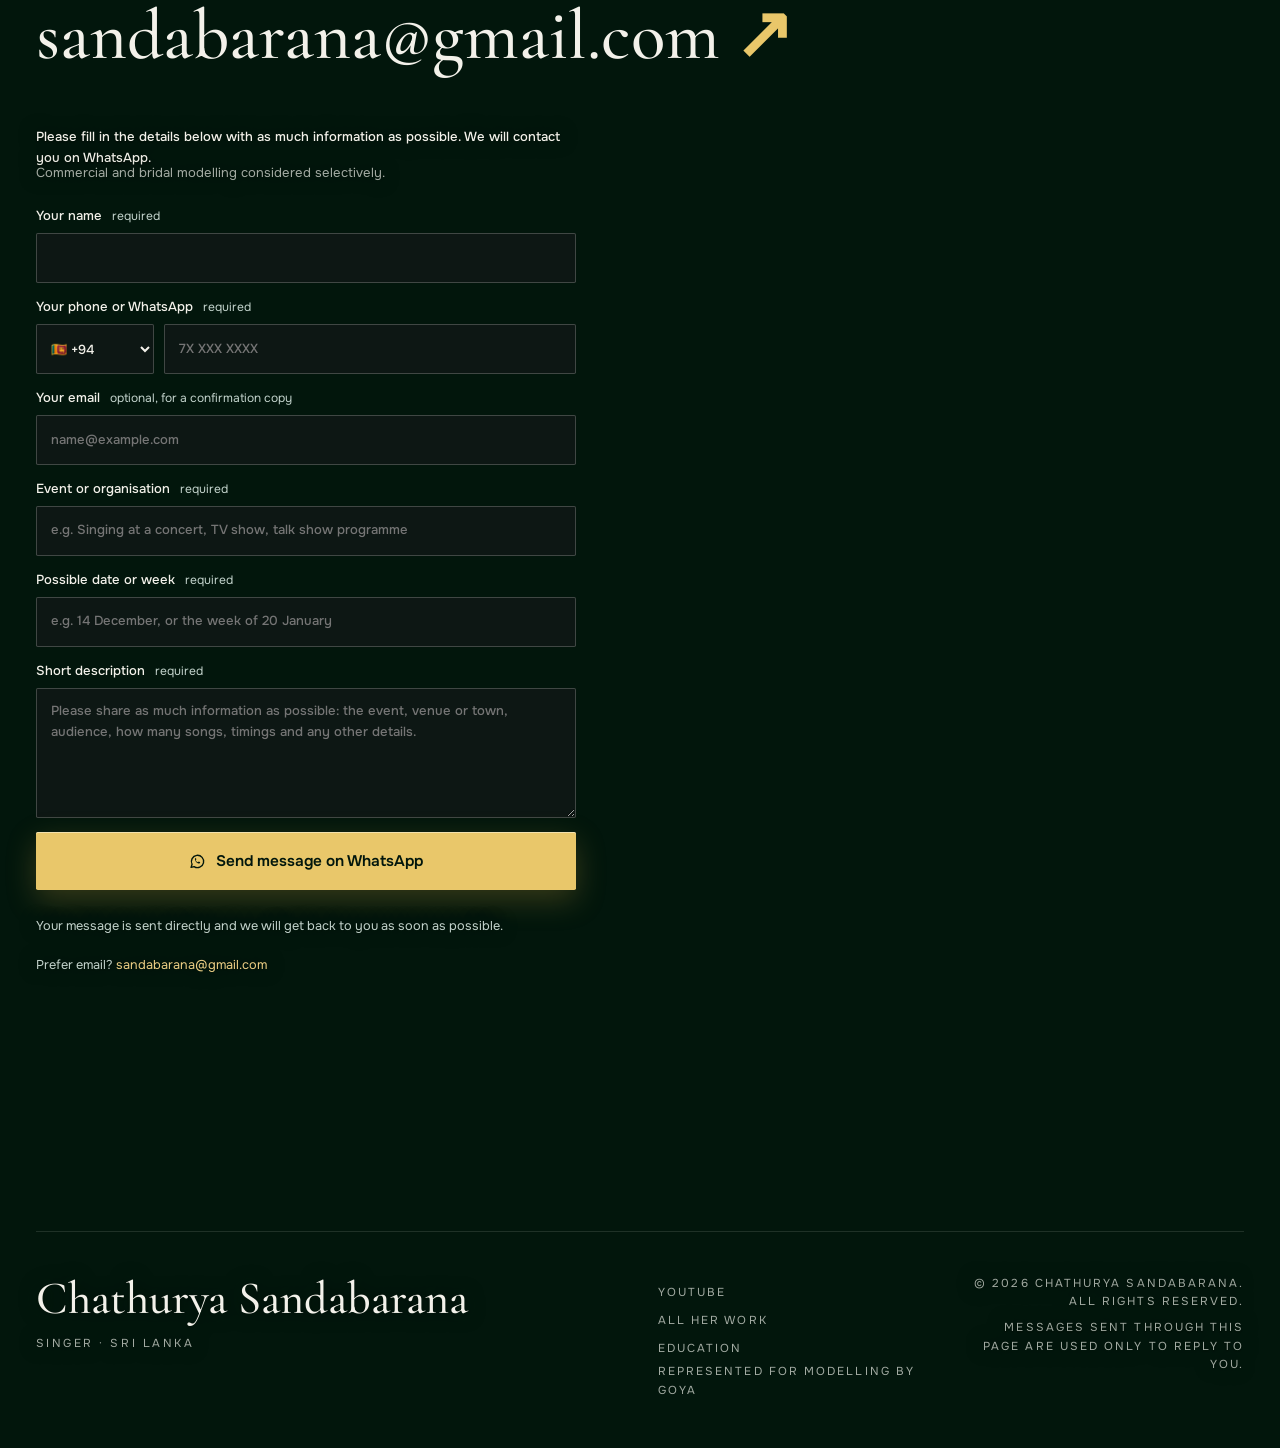
==== commit 4b902cfd: "Publish preview" ====
--- a/preview/index.html
+++ b/preview/index.html
@@ -983,7 +983,7 @@
   <p class="vcat">Television</p></button></li></ul></section><section class="sec prog" id="programme"><div class="vhead">
   <div><p class="eyebrow">03 &middot; Programme</p><h2 class="h-sec ser" data-reveal><span class="ln"><span class="in">Every photograph.</span></span><span class="ln"><span class="in">Every performance.</span></span></h2></div>
   <p class="lbl">As photographed and filmed</p></div>
-  <div class="pgroup"><h3 class="pgh">Concerts and events</h3><ul><li class="fade" data-reveal><button class="prow" data-gallery="handawaka-1" aria-label="Open Handawaka 1, Colombo"><span class="pn">01</span><span class="pth"><img src="assets/img/concerts-and-events__images__2024-handawaka-colombo-1-1066.webp" alt="" loading="lazy" decoding="async"></span><span class="pt"><span class="ptt"><span lang="si" class="si-t" title="Handawaka">හැන්දෑවක</span> 1, Colombo</span><span class="ptd">2024 At <span lang="si" class="si-t" title="Handawaka">හැන්දෑවක</span> in Colombo, held at Arcade Independence Square, Chathurya joined Malith Perera on stage for a duet of <span lang="si" class="si-t" title="Mathaka Mandira">මතක මන්දිර</span> (Chanchala), sung to a packed open-air audience.</span></span><span class="pm">8 photos, 2 videos</span></button></li><li class="fade" data-reveal><button class="prow" data-gallery="handawaka-2" aria-label="Open Handawaka 2, Kandy"><span class="pn">02</span><span class="pth"><img src="assets/img/concerts-and-events__images__2025-02-handawaka-kandy-1-828.webp" alt="" loading="lazy" decoding="async"></span><span class="pt"><span class="ptt"><span lang="si" class="si-t" title="Handawaka">හැන්දෑවක</span> 2, Kandy</span><span class="ptd">February 2025 Chathurya returned to the <span lang="si" class="si-t" title="Handawaka">හැන්දෑවක</span> stage in February 2025 at Sahas Uyana in Kandy, singing alongside Malith Perera.</span></span><span class="pm">4 photos</span></button></li><li class="fade" data-reveal><button class="prow" data-gallery="handawaka-3" aria-label="Open Handawaka 3, Havelock grounds"><span class="pn">03</span><span class="pth"><img src="assets/img/concerts-and-events__images__2025-06-03-handawaka-havelock-1-1280.webp" alt="" loading="lazy" decoding="async"></span><span class="pt"><span class="ptt"><span lang="si" class="si-t" title="Handawaka">හැන්දෑවක</span> 3, Havelock grounds</span><span class="ptd">3 June 2025 On 3 June 2025 Chathurya sang at <span lang="si" class="si-t" title="Handawaka">හැන්දෑවක</span> on the Havelock grounds, performing solo with the live band and in a duet on stage.</span></span><span class="pm">7 photos, 1 video</span></button></li><li class="fade" data-reveal><button class="prow" data-gallery="handawaka-4" aria-label="Open Handawaka 4, Galle"><span class="pn">04</span><span class="pth"><img src="assets/img/concerts-and-events__images__2025-10-handawaka-galle-day1-1-1000.webp" alt="" loading="lazy" decoding="async"></span><span class="pt"><span class="ptt"><span lang="si" class="si-t" title="Handawaka">හැන්දෑවක</span> 4, Galle</span><span class="ptd">October 2025 Chathurya sang on the first day of <span lang="si" class="si-t" title="Handawaka">හැන්දෑවක</span> in Galle in October 2025, performing with the full <span lang="si" class="si-t" title="Handawaka">හැන්දෑවක</span> band and in duets with Malith Perera. On the second day of <span lang="si" class="si-t" title="Handawaka">හැන්දෑවක</span> in Galle in October 2025, Chathurya sang solo with the band and joined fellow <span lang="si" class="si-t" title="Handawaka">හැන්දෑවක</span> artists for the ensemble finale.</span></span><span class="pm">28 photos</span></button></li><li class="fade" data-reveal><button class="prow" data-gallery="concert-2026-10-01-childrens-day-udayala" aria-label="Open A Colourful Children&#x27;s World 2026"><span class="pn">05</span><span class="pth"><img src="assets/img/concerts-and-events__images__2026-10-01-childrens-day-udayala-1400.webp" alt="" loading="lazy" decoding="async"></span><span class="pt"><span class="ptt">A Colourful Children&#x27;s World 2026</span><span class="ptd">1 October 2026 Featured singer at the Children&#x27;s Day special celebration.</span></span><span class="pm">1 photo, 1 video</span></button></li><li class="fade" data-reveal><button class="prow" data-gallery="concert-2024-04-16-beliatthapura-wasantha-udanaya" aria-label="Open Beliatthapura Wasantha Udanaya"><span class="pn">06</span><span class="pth"><img src="assets/img/concerts-and-events__images__2024-04-16-beliatthapura-wasantha-udanaya-poster-828.webp" alt="" loading="lazy" decoding="async"></span><span class="pt"><span class="ptt"><span lang="si" class="si-t" title="Beliatthapura Wasantha Udanaya">බෙලිඅතුපුර වසන්ත උදානය</span></span><span class="ptd">16 April 2024 A Sinhala and Tamil New Year season festival concert in Beliatta, where Chathurya sang with the band Moratuwa Inthal.</span></span><span class="pm">1 photo</span></button></li><li class="fade" data-reveal><button class="prow" data-gallery="concert-attack-show-ambalantota" aria-label="Open Attack Show, Ambalantota"><span class="pn">07</span><span class="pth"><img src="assets/img/concerts-and-events__images__03-30-attack-show-ambalantota-poster-797.webp" alt="" loading="lazy" decoding="async"></span><span class="pt"><span class="ptt">Attack Show, Ambalantota</span><span class="ptd">30 March 2024 A two-day open-air show at Bolana Maha Vidyalaya grounds, Ambalantota, featuring the bands Secret, Power Pack and Embilipitiya Delighted, with Chathurya among the guest singers.</span></span><span class="pm">1 photo</span></button></li><li class="fade" data-reveal><button class="prow" data-gallery="concert-2023-02-25-praana-live-in-concert" aria-label="Open Praana, Live in Concert"><span class="pn">08</span><span class="pth"><img src="assets/img/concerts-and-events__images__2023-02-25-praana-live-in-concert-poster-828.webp" alt="" loading="lazy" decoding="async"></span><span class="pt"><span class="ptt"><span lang="si" class="si-t" title="Praana">ප්‍රාණ</span>, Live in Concert</span><span class="ptd">25 February 2023 Chathurya was one of the featured artists at <span lang="si" class="si-t" title="Praana">ප්‍රාණ</span>, a live concert presented by Show Bees at the NLDB farm premises by Weerawila Lake in Tissamaharama. She shared the stage with Umara Sinhawansa, her coach on The Voice Sri Lanka, along with Peshala Ridhma, Sanka, Piyath, Samanalee Fonseka and Indrachapa. The evening combined the concert with a food festival and cultural show, including a dance performance by Nirosha Thalagala.</span></span><span class="pm">2 photos, 1 video</span></button></li><li class="fade" data-reveal><button class="prow" data-gallery="concert-kandy-kisses-gatambe" aria-label="Open Kandy Kisses"><span class="pn">09</span><span class="pth"><img src="assets/img/concerts-and-events__images__02-18-kandy-kisses-gatambe-poster-828.webp" alt="" loading="lazy" decoding="async"></span><span class="pt"><span class="ptt">Kandy Kisses</span><span class="ptd">18 February 2023 A Valentine&#x27;s season concert at Gatambe Grounds, Kandy, organised by MindSpark with Shaa FM as media partner. Chathurya sang alongside Centigradz and Shashika Nisansala, with the band Arrow Star and a guest appearance by Podi Malli and Chooty Malli.</span></span><span class="pm">1 photo</span></button></li><li class="fade" data-reveal><button class="prow" data-gallery="concert-2022-07-09-ethera-nimnada-dubai" aria-label="Open Ethera Nimnada Dubai"><span class="pn">10</span><span class="pth"><img src="assets/img/concerts-and-events__images__2022-07-09-ethera-nimnada-dubai-poster-828.webp" alt="" loading="lazy" decoding="async"></span><span class="pt"><span class="ptt"><span lang="si" class="si-t" title="Ethera Nimnada">එතෙර නිම්නද</span> Dubai</span><span class="ptd">9 July 2022 An international Sri Lankan music concert in Dubai, where Chathurya performed for the Sri Lankan community abroad alongside Shashika Nisansala, K Sujeewa, Dumal Warnakulasuriya and others, backed by Indika Kariyawasam with Signature.</span></span><span class="pm">1 photo</span></button></li><li class="fade" data-reveal><button class="prow" data-gallery="concert-secret-mega-blast-ambalantota" aria-label="Open Mega Blast with the Secret band"><span class="pn">11</span><span class="pth"><img src="assets/img/concerts-and-events__images__03-06-secret-mega-blast-ambalantota-poster-828.webp" alt="" loading="lazy" decoding="async"></span><span class="pt"><span class="ptt">Mega Blast with the Secret band</span><span class="ptd">6 March 2022 A large open-air concert with the band Secret at Bolana Maha Vidyalaya grounds, Ambalantota, where Chathurya sang on a line-up of well-known Sri Lankan artists.</span></span><span class="pm">1 photo</span></button></li><li class="fade" data-reveal><button class="prow" data-gallery="concert-2022-02-26-angunakolapelessa-concert" aria-label="Open Concert at Angunakolapelessa Town Hall"><span class="pn">12</span><span class="pth"><img src="assets/img/concerts-and-events__images__2022-02-26-angunakolapelessa-concert-poster-720.webp" alt="" loading="lazy" decoding="async"></span><span class="pt"><span class="ptt">Concert at Angunakolapelessa Town Hall</span><span class="ptd">26 February 2022 A concert at Angunakolapelessa Town Hall honouring veteran lyricist Dhammika Bandara, with Chathurya singing alongside Thilina Sudesh and Visharada Maneesha Bandara.</span></span><span class="pm">1 photo</span></button></li></ul></div><div class="pgroup"><h3 class="pgh">Singles</h3><ul><li class="fade" data-reveal><button class="prow" data-gallery="song-sayam-heene" aria-label="Open Sayam Heene"><span class="pn">13</span><span class="pth"><img src="https://i.ytimg.com/vi/4JqXkidcFCc/hqdefault.jpg" alt="" loading="lazy" decoding="async"></span><span class="pt"><span class="ptt">Sayam Heene</span><span class="ptd">Chathurya&#x27;s single, released with an official music video on her YouTube channel.</span></span><span class="pm">1 video</span></button></li><li class="fade" data-reveal><button class="prow" data-gallery="song-amma-tharam-akka" aria-label="Open Amma Tharam Akka"><span class="pn">14</span><span class="pth"><img src="https://i.ytimg.com/vi/C_ibs-_HYC0/hqdefault.jpg" alt="" loading="lazy" decoding="async"></span><span class="pt"><span class="ptt"><span lang="si" class="si-t" title="Amma Tharam Akka">අම්මා තරම් අක්කා</span></span></span><span class="pm">1 video</span></button></li></ul></div><div class="pgroup"><h3 class="pgh">Television and The Voice</h3><ul><li class="fade" data-reveal><button class="prow" data-gallery="tv-swarnavahini-rasa-handawaka" aria-label="Open Rasa Handawaka"><span class="pn">15</span><span class="pth"><img src="content/television/videos/swarnavahini-rasa-handawaka-1.jpg" alt="" loading="lazy" decoding="async"></span><span class="pt"><span class="ptt"><span lang="si" class="si-t" title="Rasa Handawaka">රස හැන්දෑවක</span></span><span class="ptd">A talk show with music on Swarnavahini. Chathurya joined as a guest, in conversation and singing live in the studio.</span></span><span class="pm">2 videos</span></button></li><li class="fade" data-reveal><button class="prow" data-gallery="voice-blind-audition" aria-label="Open Blind Auditions: Hithala Wanniye"><span class="pn">16</span><span class="pth"><img src="https://i.ytimg.com/vi/loiP_i2w4II/hqdefault.jpg" alt="" loading="lazy" decoding="async"></span><span class="pt"><span class="ptt">Blind Auditions: <span lang="si" class="si-t" title="Hithala Wanniye">හීතල වන්නියේ</span></span><span class="ptd">Season 1. Joined Team Umaria Sinhawansa</span></span><span class="pm">1 video</span></button></li><li class="fade" data-reveal><button class="prow" data-gallery="voice-best-of-the-week" aria-label="Open International recognition, The Voice Global: Hithala Wanniye"><span class="pn">17</span><span class="pth"><img src="https://i.ytimg.com/vi/JatYDHP0ARc/hqdefault.jpg" alt="" loading="lazy" decoding="async"></span><span class="pt"><span class="ptt">International recognition, The Voice Global: <span lang="si" class="si-t" title="Hithala Wanniye">හීතල වන්නියේ</span></span><span class="ptd">Selected to represent Sri Lanka in The Voice&#x27;s international highlights 8 January 2021</span></span><span class="pm">1 photo, 1 video</span></button></li><li class="fade" data-reveal><button class="prow" data-gallery="voice-battles" aria-label="Open The Battles: Dadubasnamanaya"><span class="pn">18</span><span class="pth"><img src="https://i.ytimg.com/vi/Mi-GWA1FGIs/hqdefault.jpg" alt="" loading="lazy" decoding="async"></span><span class="pt"><span class="ptt">The Battles: <span lang="si" class="si-t" title="Dadubasnamanaya">දඬුබස්නාමානය</span></span><span class="ptd">Won her battle against Kavini Liyadipita</span></span><span class="pm">1 photo, 1 video</span></button></li><li class="fade" data-reveal><button class="prow" data-gallery="voice-knockouts" aria-label="Open Knockouts: Ada Ipadunu"><span class="pn">19</span><span class="pth"><img src="assets/img/the-voice__images__the-voice-knockouts-official-portrait-1-960.webp" alt="" loading="lazy" decoding="async"></span><span class="pt"><span class="ptt">Knockouts: <span lang="si" class="si-t" title="Ada Ipadunu">අද ඉපදුණු</span></span><span class="ptd">Original by Sunil Edirisinghe 28 June 2021</span></span><span class="pm">2 photos</span></button></li><li class="fade" data-reveal><button class="prow" data-gallery="voice-road-to-lives" aria-label="Open Road to Lives: Bala Walapemi"><span class="pn">20</span><span class="pth"><img src="assets/img/the-voice__images__the-voice-road-to-lives-group-performance-828.webp" alt="" loading="lazy" decoding="async"></span><span class="pt"><span class="ptt">Road to Lives: <span lang="si" class="si-t" title="Bala Walapemi">බලා වැලපෙමි</span></span><span class="ptd">Showcase programme before the Live Shows</span></span><span class="pm">1 photo</span></button></li><li class="fade" data-reveal><button class="prow" data-gallery="voice-live-shows" aria-label="Open Live Shows: Pun Sanda Raaka"><span class="pn">21</span><span class="pth"><img src="assets/img/the-voice__images__the-voice-live-shows-official-portrait-1080.webp" alt="" loading="lazy" decoding="async"></span><span class="pt"><span class="ptt">Live Shows: Pun Sanda Raaka</span><span class="ptd">Reached the Live Shows October 2021</span></span><span class="pm">2 photos</span></button></li><li class="fade" data-reveal><button class="prow" data-gallery="tv-charana-tv-youth-art-beat" aria-label="Open Youth Art Beat"><span class="pn">22</span><span class="pth"><img src="https://i.ytimg.com/vi/qExKk7FxCGQ/hqdefault.jpg" alt="" loading="lazy" decoding="async"></span><span class="pt"><span class="ptt">Youth Art Beat</span><span class="ptd">Charana TV</span></span><span class="pm">1 video</span></button></li><li class="fade" data-reveal><button class="prow" data-gallery="voice-coach" aria-label="Open Vocal coach reaction"><span class="pn">23</span><span class="pth"><img src="https://i.ytimg.com/vi/8pR_vEtabqI/hqdefault.jpg" alt="" loading="lazy" decoding="async"></span><span class="pt"><span class="ptt">Vocal coach reaction</span><span class="ptd">Adam Baruell</span></span><span class="pm">1 video</span></button></li></ul></div><div class="pgroup"><h3 class="pgh">Film and modelling</h3><ul><li class="fade" data-reveal><button class="prow" data-gallery="film" aria-label="Open Man Hoyanne Premayak"><span class="pn">24</span><span class="pth"><img src="assets/img/film__images__man-hoyanne-premayak-profile-836.webp" alt="" loading="lazy" decoding="async"></span><span class="pt"><span class="ptt"><span lang="si" class="si-t" title="Man Hoyanne Premayak">මං හොයන්නේ ප්‍රේමයක්</span></span></span><span class="pm">3 photos</span></button></li><li class="fade" data-reveal><button class="prow" data-gallery="modelling-bridal-lavanya-eugine" aria-label="Open Bridal look"><span class="pn">25</span><span class="pth"><img src="assets/img/modelling__images__lavanya-eugine-bridal-seated-1080.webp" alt="" loading="lazy" decoding="async"></span><span class="pt"><span class="ptt">Bridal look</span><span class="ptd">Makeup and photo: Lavanya Eugine, makeup artist</span></span><span class="pm">3 photos</span></button></li><li class="fade" data-reveal><button class="prow" data-gallery="modelling-saree-shoot-ravindu-wanigasekara" aria-label="Open Traditional saree shoot"><span class="pn">26</span><span class="pth"><img src="assets/img/modelling__images__ravindu-wanigasekara-saree-shoot-steps-1064.webp" alt="" loading="lazy" decoding="async"></span><span class="pt"><span class="ptt">Traditional saree shoot</span><span class="ptd">Photography: Ravindu Wanigasekara Photography</span></span><span class="pm">4 photos</span></button></li><li class="fade" data-reveal><button class="prow" data-gallery="modelling-fashion-shivantha-nirmal" aria-label="Open Fashion and lifestyle shoot"><span class="pn">27</span><span class="pth"><img src="assets/img/modelling__images__shivantha-nirmal-standing-1080.webp" alt="" loading="lazy" decoding="async"></span><span class="pt"><span class="ptt">Fashion and lifestyle shoot</span><span class="ptd">Photography: Shivantha Nirmal Photography</span></span><span class="pm">4 photos</span></button></li><li class="fade" data-reveal><button class="prow" data-gallery="modelling-portrait-vintage-soul-90s" aria-label="Open Black and white portraits"><span class="pn">28</span><span class="pth"><img src="assets/img/modelling__images__vintage-soul-90s-portrait-1-718.webp" alt="" loading="lazy" decoding="async"></span><span class="pt"><span class="ptt">Black and white portraits</span><span class="ptd">Photography: Vintage_Soul_90s</span></span><span class="pm">2 photos</span></button></li></ul></div><div class="pgroup"><h3 class="pgh">Education</h3><ul><li class="fade" data-reveal><button class="prow" data-gallery="education" aria-label="Open BSc (Hons) Aerospace Engineering"><span class="pn">29</span><span class="pth"><img src="assets/img/education__images__2026-graduation-kingston-class-of-2026-1200.webp" alt="" loading="lazy" decoding="async"></span><span class="pt"><span class="ptt">BSc (Hons) Aerospace Engineering</span></span><span class="pm">2 photos</span></button></li></ul></div></section><section class="sec" id="voices"><div class="vhead"><div><p class="eyebrow">04 &middot; Voices</p><h2 class="h-mid ser" data-reveal><span class="ln"><span class="in">What they say.</span></span></h2></div></div>
+  <div class="pgroup"><h3 class="pgh">Concerts and events</h3><ul><li class="fade" data-reveal><button class="prow" data-gallery="handawaka-1" aria-label="Open Handawaka 1, Colombo"><span class="pn">01</span><span class="pth"><img src="assets/img/concerts-and-events__images__2024-handawaka-colombo-1-1066.webp" alt="" loading="lazy" decoding="async"></span><span class="pt"><span class="ptt"><span lang="si" class="si-t" title="Handawaka">හැන්දෑවක</span> 1, Colombo</span><span class="ptd">2024 At <span lang="si" class="si-t" title="Handawaka">හැන්දෑවක</span> in Colombo, held at Arcade Independence Square, Chathurya joined Malith Perera on stage for a duet of <span lang="si" class="si-t" title="Mathaka Mandira">මතක මන්දිර</span> (Chanchala), sung to a packed open-air audience.</span></span><span class="pm">8 photos, 2 videos</span></button></li><li class="fade" data-reveal><button class="prow" data-gallery="handawaka-2" aria-label="Open Handawaka 2, Kandy"><span class="pn">02</span><span class="pth"><img src="assets/img/concerts-and-events__images__2025-02-handawaka-kandy-1-828.webp" alt="" loading="lazy" decoding="async"></span><span class="pt"><span class="ptt"><span lang="si" class="si-t" title="Handawaka">හැන්දෑවක</span> 2, Kandy</span><span class="ptd">February 2025 Chathurya returned to the <span lang="si" class="si-t" title="Handawaka">හැන්දෑවක</span> stage in February 2025 at Sahas Uyana in Kandy, singing alongside Malith Perera.</span></span><span class="pm">4 photos</span></button></li><li class="fade" data-reveal><button class="prow" data-gallery="handawaka-3" aria-label="Open Handawaka 3, Havelock grounds"><span class="pn">03</span><span class="pth"><img src="assets/img/concerts-and-events__images__2025-06-03-handawaka-havelock-1-1280.webp" alt="" loading="lazy" decoding="async"></span><span class="pt"><span class="ptt"><span lang="si" class="si-t" title="Handawaka">හැන්දෑවක</span> 3, Havelock grounds</span><span class="ptd">3 June 2025 On 3 June 2025 Chathurya sang at <span lang="si" class="si-t" title="Handawaka">හැන්දෑවක</span> on the Havelock grounds, performing solo with the live band and in a duet on stage.</span></span><span class="pm">7 photos, 1 video</span></button></li><li class="fade" data-reveal><button class="prow" data-gallery="handawaka-4" aria-label="Open Handawaka 4, Galle"><span class="pn">04</span><span class="pth"><img src="assets/img/concerts-and-events__images__2025-10-handawaka-galle-day1-1-1000.webp" alt="" loading="lazy" decoding="async"></span><span class="pt"><span class="ptt"><span lang="si" class="si-t" title="Handawaka">හැන්දෑවක</span> 4, Galle</span><span class="ptd">October 2025 Chathurya sang on the first day of <span lang="si" class="si-t" title="Handawaka">හැන්දෑවක</span> in Galle in October 2025, performing with the full <span lang="si" class="si-t" title="Handawaka">හැන්දෑවක</span> band and in duets with Malith Perera. On the second day of <span lang="si" class="si-t" title="Handawaka">හැන්දෑවක</span> in Galle in October 2025, Chathurya sang solo with the band and joined fellow <span lang="si" class="si-t" title="Handawaka">හැන්දෑවක</span> artists for the ensemble finale.</span></span><span class="pm">28 photos</span></button></li><li class="fade" data-reveal><button class="prow" data-gallery="concert-2026-10-01-childrens-day-udayala" aria-label="Open A Colourful Children&#x27;s World 2026"><span class="pn">05</span><span class="pth"><img src="assets/img/concerts-and-events__images__2026-10-01-childrens-day-udayala-1400.webp" alt="" loading="lazy" decoding="async"></span><span class="pt"><span class="ptt">A Colourful Children&#x27;s World 2026</span><span class="ptd">1 October 2026 Featured singer at the Children&#x27;s Day special celebration.</span></span><span class="pm">1 photo, 1 video</span></button></li><li class="fade" data-reveal><button class="prow" data-gallery="concert-2024-04-16-beliatthapura-wasantha-udanaya" aria-label="Open Beliatthapura Wasantha Udanaya"><span class="pn">06</span><span class="pth"><img src="assets/img/concerts-and-events__images__2024-04-16-beliatthapura-wasantha-udanaya-poster-828.webp" alt="" loading="lazy" decoding="async"></span><span class="pt"><span class="ptt"><span lang="si" class="si-t" title="Beliatthapura Wasantha Udanaya">බෙලිඅතුපුර වසන්ත උදානය</span></span><span class="ptd">16 April 2024 A Sinhala and Tamil New Year season festival concert in Beliatta, where Chathurya sang with the band Moratuwa Inthal.</span></span><span class="pm">1 photo</span></button></li><li class="fade" data-reveal><button class="prow" data-gallery="concert-attack-show-ambalantota" aria-label="Open Attack Show, Ambalantota"><span class="pn">07</span><span class="pth"><img src="assets/img/concerts-and-events__images__03-30-attack-show-ambalantota-poster-797.webp" alt="" loading="lazy" decoding="async"></span><span class="pt"><span class="ptt">Attack Show, Ambalantota</span><span class="ptd">30 March 2024 A two-day open-air show at Bolana Maha Vidyalaya grounds, Ambalantota, featuring the bands Secret, Power Pack and Embilipitiya Delighted, with Chathurya among the guest singers.</span></span><span class="pm">1 photo</span></button></li><li class="fade" data-reveal><button class="prow" data-gallery="concert-2023-02-25-praana-live-in-concert" aria-label="Open Praana, Live in Concert"><span class="pn">08</span><span class="pth"><img src="assets/img/concerts-and-events__images__2023-02-25-praana-live-in-concert-poster-828.webp" alt="" loading="lazy" decoding="async"></span><span class="pt"><span class="ptt"><span lang="si" class="si-t" title="Praana">ප්‍රාණ</span>, Live in Concert</span><span class="ptd">25 February 2023 Chathurya was one of the featured artists at <span lang="si" class="si-t" title="Praana">ප්‍රාණ</span>, a live concert presented by Show Bees at the NLDB farm premises by Weerawila Lake in Tissamaharama. She shared the stage with Umara Sinhawansa, her coach on The Voice Sri Lanka, along with Peshala Ridhma, Sanka, Piyath, Samanalee Fonseka and Indrachapa. The evening combined the concert with a food festival and cultural show, including a dance performance by Nirosha Thalagala.</span></span><span class="pm">2 photos, 1 video</span></button></li><li class="fade" data-reveal><button class="prow" data-gallery="concert-kandy-kisses-gatambe" aria-label="Open Kandy Kisses"><span class="pn">09</span><span class="pth"><img src="assets/img/concerts-and-events__images__02-18-kandy-kisses-gatambe-poster-828.webp" alt="" loading="lazy" decoding="async"></span><span class="pt"><span class="ptt">Kandy Kisses</span><span class="ptd">18 February 2023 A Valentine&#x27;s season concert at Gatambe Grounds, Kandy, organised by MindSpark with Shaa FM as media partner. Chathurya sang alongside Centigradz and Shashika Nisansala, with the band Arrow Star and a guest appearance by Podi Malli and Chooty Malli.</span></span><span class="pm">1 photo</span></button></li><li class="fade" data-reveal><button class="prow" data-gallery="concert-2022-07-09-ethera-nimnada-dubai" aria-label="Open Ethera Nimnada Dubai"><span class="pn">10</span><span class="pth"><img src="assets/img/concerts-and-events__images__2022-07-09-ethera-nimnada-dubai-poster-828.webp" alt="" loading="lazy" decoding="async"></span><span class="pt"><span class="ptt"><span lang="si" class="si-t" title="Ethera Nimnada">එතෙර නිම්නද</span> Dubai</span><span class="ptd">9 July 2022 An international Sri Lankan music concert in Dubai, where Chathurya performed for the Sri Lankan community abroad alongside Shashika Nisansala, K Sujeewa, Dumal Warnakulasuriya and others, backed by Indika Kariyawasam with Signature.</span></span><span class="pm">1 photo</span></button></li><li class="fade" data-reveal><button class="prow" data-gallery="concert-secret-mega-blast-ambalantota" aria-label="Open Mega Blast with the Secret band"><span class="pn">11</span><span class="pth"><img src="assets/img/concerts-and-events__images__03-06-secret-mega-blast-ambalantota-poster-828.webp" alt="" loading="lazy" decoding="async"></span><span class="pt"><span class="ptt">Mega Blast with the Secret band</span><span class="ptd">6 March 2022 A large open-air concert with the band Secret at Bolana Maha Vidyalaya grounds, Ambalantota, where Chathurya sang on a line-up of well-known Sri Lankan artists.</span></span><span class="pm">1 photo</span></button></li><li class="fade" data-reveal><button class="prow" data-gallery="concert-2022-02-26-angunakolapelessa-concert" aria-label="Open Concert at Angunakolapelessa Town Hall"><span class="pn">12</span><span class="pth"><img src="assets/img/concerts-and-events__images__2022-02-26-angunakolapelessa-concert-poster-720.webp" alt="" loading="lazy" decoding="async"></span><span class="pt"><span class="ptt">Concert at Angunakolapelessa Town Hall</span><span class="ptd">26 February 2022 A concert at Angunakolapelessa Town Hall honouring veteran lyricist Dhammika Bandara, with Chathurya singing alongside Thilina Sudesh and Visharada Maneesha Bandara.</span></span><span class="pm">1 photo</span></button></li></ul></div><div class="pgroup"><h3 class="pgh">Singles</h3><ul><li class="fade" data-reveal><button class="prow" data-gallery="song-sayam-heene" aria-label="Open Sayam Heene"><span class="pn">13</span><span class="pth"><img src="https://i.ytimg.com/vi/4JqXkidcFCc/hqdefault.jpg" alt="" loading="lazy" decoding="async"></span><span class="pt"><span class="ptt">Sayam Heene</span><span class="ptd">Chathurya&#x27;s single, released with an official music video on her YouTube channel.</span></span><span class="pm">1 video</span></button></li><li class="fade" data-reveal><button class="prow" data-gallery="song-amma-tharam-akka" aria-label="Open Amma Tharam Akka"><span class="pn">14</span><span class="pth"><img src="https://i.ytimg.com/vi/C_ibs-_HYC0/hqdefault.jpg" alt="" loading="lazy" decoding="async"></span><span class="pt"><span class="ptt"><span lang="si" class="si-t" title="Amma Tharam Akka">අම්මා තරම් අක්කා</span></span></span><span class="pm">1 video</span></button></li></ul></div><div class="pgroup"><h3 class="pgh">Television and The Voice</h3><ul><li class="fade" data-reveal><button class="prow" data-gallery="tv-swarnavahini-rasa-handawaka" aria-label="Open Rasa Handawaka"><span class="pn">15</span><span class="pth"><img src="content/television/videos/swarnavahini-rasa-handawaka-1.jpg" alt="" loading="lazy" decoding="async"></span><span class="pt"><span class="ptt"><span lang="si" class="si-t" title="Rasa Handawaka">රස හැන්දෑවක</span></span><span class="ptd">A talk show with music on Swarnavahini. Chathurya joined as a guest, in conversation and singing live in the studio.</span></span><span class="pm">2 videos</span></button></li><li class="fade" data-reveal><button class="prow" data-gallery="voice-blind-audition" aria-label="Open Blind Auditions: Hithala Wanniye"><span class="pn">16</span><span class="pth"><img src="https://i.ytimg.com/vi/loiP_i2w4II/hqdefault.jpg" alt="" loading="lazy" decoding="async"></span><span class="pt"><span class="ptt">Blind Auditions: <span lang="si" class="si-t" title="Hithala Wanniye">හීතල වන්නියේ</span></span><span class="ptd">Season 1. Joined Team Umaria Sinhawansa</span></span><span class="pm">1 video</span></button></li><li class="fade" data-reveal><button class="prow" data-gallery="voice-best-of-the-week" aria-label="Open International recognition, The Voice Global: Hithala Wanniye"><span class="pn">17</span><span class="pth"><img src="https://i.ytimg.com/vi/JatYDHP0ARc/hqdefault.jpg" alt="" loading="lazy" decoding="async"></span><span class="pt"><span class="ptt">International recognition, The Voice Global: <span lang="si" class="si-t" title="Hithala Wanniye">හීතල වන්නියේ</span></span><span class="ptd">Selected to represent Sri Lanka in The Voice&#x27;s international highlights 8 January 2021</span></span><span class="pm">1 photo, 1 video</span></button></li><li class="fade" data-reveal><button class="prow" data-gallery="voice-battles" aria-label="Open The Battles: Dadubasnamanaya"><span class="pn">18</span><span class="pth"><img src="https://i.ytimg.com/vi/Mi-GWA1FGIs/hqdefault.jpg" alt="" loading="lazy" decoding="async"></span><span class="pt"><span class="ptt">The Battles: <span lang="si" class="si-t" title="Dadubasnamanaya">දඬුබස්නාමානය</span></span><span class="ptd">Won her battle against Kavini Liyadipita</span></span><span class="pm">1 photo, 1 video</span></button></li><li class="fade" data-reveal><button class="prow" data-gallery="voice-knockouts" aria-label="Open Knockouts: Ada Ipadunu"><span class="pn">19</span><span class="pth"><img src="assets/img/the-voice__images__the-voice-knockouts-official-portrait-1-960.webp" alt="" loading="lazy" decoding="async"></span><span class="pt"><span class="ptt">Knockouts: <span lang="si" class="si-t" title="Ada Ipadunu">අද ඉපදුණු</span></span><span class="ptd">Original by Sunil Edirisinghe 28 June 2021</span></span><span class="pm">2 photos</span></button></li><li class="fade" data-reveal><button class="prow" data-gallery="voice-road-to-lives" aria-label="Open Road to Lives: Bala Walapemi"><span class="pn">20</span><span class="pth"><img src="assets/img/the-voice__images__the-voice-road-to-lives-group-performance-828.webp" alt="" loading="lazy" decoding="async"></span><span class="pt"><span class="ptt">Road to Lives: <span lang="si" class="si-t" title="Bala Walapemi">බලා වැලපෙමි</span></span><span class="ptd">Showcase programme before the Live Shows</span></span><span class="pm">1 photo</span></button></li><li class="fade" data-reveal><button class="prow" data-gallery="voice-live-shows" aria-label="Open Live Shows: Pun Sanda Raaka"><span class="pn">21</span><span class="pth"><img src="assets/img/the-voice__images__the-voice-live-shows-official-portrait-1080.webp" alt="" loading="lazy" decoding="async"></span><span class="pt"><span class="ptt">Live Shows: Pun Sanda Raaka</span><span class="ptd">Reached the Live Shows October 2021</span></span><span class="pm">2 photos</span></button></li><li class="fade" data-reveal><button class="prow" data-gallery="tv-charana-tv-uda-ire-sahurdaya" aria-label="Open Uda Ire Sahurdaya"><span class="pn">22</span><span class="pth"><img src="https://i.ytimg.com/vi/yMjjRFdqDAU/hqdefault.jpg" alt="" loading="lazy" decoding="async"></span><span class="pt"><span class="ptt">Uda Ire Sahurdaya</span><span class="ptd">Charana TV</span></span><span class="pm">1 video</span></button></li><li class="fade" data-reveal><button class="prow" data-gallery="tv-charana-tv-youth-art-beat" aria-label="Open Youth Art Beat"><span class="pn">23</span><span class="pth"><img src="https://i.ytimg.com/vi/qExKk7FxCGQ/hqdefault.jpg" alt="" loading="lazy" decoding="async"></span><span class="pt"><span class="ptt">Youth Art Beat</span><span class="ptd">Charana TV</span></span><span class="pm">1 video</span></button></li><li class="fade" data-reveal><button class="prow" data-gallery="voice-coach" aria-label="Open Vocal coach reaction"><span class="pn">24</span><span class="pth"><img src="https://i.ytimg.com/vi/8pR_vEtabqI/hqdefault.jpg" alt="" loading="lazy" decoding="async"></span><span class="pt"><span class="ptt">Vocal coach reaction</span><span class="ptd">Adam Baruell</span></span><span class="pm">1 video</span></button></li></ul></div><div class="pgroup"><h3 class="pgh">Film and modelling</h3><ul><li class="fade" data-reveal><button class="prow" data-gallery="film" aria-label="Open Man Hoyanne Premayak"><span class="pn">25</span><span class="pth"><img src="assets/img/film__images__man-hoyanne-premayak-profile-836.webp" alt="" loading="lazy" decoding="async"></span><span class="pt"><span class="ptt"><span lang="si" class="si-t" title="Man Hoyanne Premayak">මං හොයන්නේ ප්‍රේමයක්</span></span></span><span class="pm">3 photos</span></button></li><li class="fade" data-reveal><button class="prow" data-gallery="modelling-bridal-lavanya-eugine" aria-label="Open Bridal look"><span class="pn">26</span><span class="pth"><img src="assets/img/modelling__images__lavanya-eugine-bridal-seated-1080.webp" alt="" loading="lazy" decoding="async"></span><span class="pt"><span class="ptt">Bridal look</span><span class="ptd">Makeup and photo: Lavanya Eugine, makeup artist</span></span><span class="pm">3 photos</span></button></li><li class="fade" data-reveal><button class="prow" data-gallery="modelling-saree-shoot-ravindu-wanigasekara" aria-label="Open Traditional saree shoot"><span class="pn">27</span><span class="pth"><img src="assets/img/modelling__images__ravindu-wanigasekara-saree-shoot-steps-1064.webp" alt="" loading="lazy" decoding="async"></span><span class="pt"><span class="ptt">Traditional saree shoot</span><span class="ptd">Photography: Ravindu Wanigasekara Photography</span></span><span class="pm">4 photos</span></button></li><li class="fade" data-reveal><button class="prow" data-gallery="modelling-fashion-shivantha-nirmal" aria-label="Open Fashion and lifestyle shoot"><span class="pn">28</span><span class="pth"><img src="assets/img/modelling__images__shivantha-nirmal-standing-1080.webp" alt="" loading="lazy" decoding="async"></span><span class="pt"><span class="ptt">Fashion and lifestyle shoot</span><span class="ptd">Photography: Shivantha Nirmal Photography</span></span><span class="pm">4 photos</span></button></li><li class="fade" data-reveal><button class="prow" data-gallery="modelling-portrait-vintage-soul-90s" aria-label="Open Black and white portraits"><span class="pn">29</span><span class="pth"><img src="assets/img/modelling__images__vintage-soul-90s-portrait-1-718.webp" alt="" loading="lazy" decoding="async"></span><span class="pt"><span class="ptt">Black and white portraits</span><span class="ptd">Photography: Vintage_Soul_90s</span></span><span class="pm">2 photos</span></button></li></ul></div><div class="pgroup"><h3 class="pgh">Education</h3><ul><li class="fade" data-reveal><button class="prow" data-gallery="education" aria-label="Open BSc (Hons) Aerospace Engineering"><span class="pn">30</span><span class="pth"><img src="assets/img/education__images__2026-graduation-kingston-class-of-2026-1200.webp" alt="" loading="lazy" decoding="async"></span><span class="pt"><span class="ptt">BSc (Hons) Aerospace Engineering</span></span><span class="pm">2 photos</span></button></li></ul></div></section><section class="sec" id="voices"><div class="vhead"><div><p class="eyebrow">04 &middot; Voices</p><h2 class="h-mid ser" data-reveal><span class="ln"><span class="in">What they say.</span></span></h2></div></div>
   <div class="g12" style="margin-top:4rem"><ul class="vsel c5"><li><button type="button" class="act" data-quote="I love the control of her voice and also the tonality on it. Absolutely awesome." data-name="Adam Baruell" data-role="Vocal coach, on her Blind Audition" data-img="assets/img/the-voice__images__the-voice-battles-official-portrait-480.webp"><span class="i">01</span><span><span class="nmv">Adam Baruell</span><span class="rl">Vocal coach, on her Blind Audition</span></span><span class="rule"></span></button></li><li><button type="button" class="" data-quote="An unforgettable honour to see my performance carry the voice of Sri Lanka onto a global platform, bringing international recognition to my country through music." data-name="Chathurya Sandabarana" data-role="On The Voice Global selection" data-img="assets/img/the-voice__images__2021-01-08-best-of-the-week-sirasa-poster-480.webp"><span class="i">02</span><span><span class="nmv">Chathurya Sandabarana</span><span class="rl">On The Voice Global selection</span></span><span class="rule"></span></button></li><li><button type="button" class="" data-quote="Chathurya, keeping a balanced path between the arts and science" data-name="Silumina" data-role="Rasaduna feature, October 2026" data-img="assets/img/press__images__2026-10-04-silumina-rasaduna-feature-480.webp"><span class="i">03</span><span><span class="nmv"><span lang="si" class="si-t" title="Silumina">සිළුමිණ</span></span><span class="rl"><span lang="si" class="si-t" title="Rasaduna">රසඳුන</span> feature, October 2026</span></span><span class="rule"></span></button></li></ul>
   <div class="vfeat c7"><blockquote><p class="vq" id="vq"></p><footer id="vfoot"></footer></blockquote>
   <figure class="liq vp" id="vp" data-reveal><img src="assets/img/the-voice__images__the-voice-battles-official-portrait-480.webp" alt="Adam Baruell" loading="lazy"></figure></div></div></section></main><footer class="cfoot" id="contact">
@@ -1042,7 +1042,7 @@
   <p class="lb-cap" id="lbCap"></p>
   <button class="lb-nav prev" id="lbPrev" aria-label="Previous">‹</button><button class="lb-nav next" id="lbNext" aria-label="Next">›</button>
 </dialog>
-<script id="galleries" type="application/json">{"press-2026-10-04-silumina-rasaduna": {"title": "සිළුමිණ", "desc": "A feature interview in the Sunday සිළුමිණ's රසඳුන supplement on how Chathurya balances her singing and screen work with her career in aerospace engineering, from her curiosity about technology as a child to her research on materials for space re-entry vehicles.", "s": [{"t": "img", "src": "assets/img/press__images__2026-10-04-silumina-rasaduna-feature-864.webp", "cap": "සිළුමිණ, රසඳුන, 4 October 2026"}]}, "handawaka-1": {"title": "හැන්දෑවක 1, Colombo", "desc": "2024 At හැන්දෑවක in Colombo, held at Arcade Independence Square, Chathurya joined Malith Perera on stage for a duet of මතක මන්දිර (Chanchala), sung to a packed open-air audience.", "s": [{"t": "img", "src": "assets/img/concerts-and-events__images__2024-handawaka-colombo-1-1066.webp", "cap": "On stage at හැන්දෑවක. Photo: Viviki"}, {"t": "img", "src": "assets/img/concerts-and-events__images__2024-handawaka-colombo-2-1066.webp", "cap": "Singing at හැන්දෑවක, Colombo. Photo: Fox Tribe Pictures"}, {"t": "img", "src": "assets/img/concerts-and-events__images__2024-handawaka-colombo-3-1080.webp", "cap": "Singing මතක මන්දිර with Malith Perera. Photo: Fox Tribe Pictures"}, {"t": "img", "src": "assets/img/concerts-and-events__images__2024-handawaka-colombo-4-1080.webp", "cap": "With Malith Perera on the හැන්දෑවක stage. Photo: Fox Tribe Pictures"}, {"t": "img", "src": "assets/img/concerts-and-events__images__2024-handawaka-colombo-5-1080.webp", "cap": "The හැන්දෑවක audience at Arcade Independence Square. Photo: Fox Tribe Pictures"}, {"t": "img", "src": "assets/img/concerts-and-events__images__2024-handawaka-colombo-6-1080.webp", "cap": "Duet with Malith Perera. Photo: Fox Tribe Pictures"}, {"t": "img", "src": "assets/img/concerts-and-events__images__2024-handawaka-colombo-7-1080.webp", "cap": "මතක මන්දිර duet, හැන්දෑවක Colombo. Photo: Fox Tribe Pictures"}, {"t": "img", "src": "assets/img/concerts-and-events__images__2024-handawaka-colombo-8-1440.webp", "cap": "With Malith Perera at හැන්දෑවක. Photo: Tharindu Jayaz"}, {"t": "yt", "id": "Kg2N7YGMPvo", "cap": "මතක මන්දිර, full song"}, {"t": "yt", "id": "Jqwvrs0qgJk", "cap": "මතක මන්දිර, short clip"}]}, "handawaka-2": {"title": "හැන්දෑවක 2, Kandy", "desc": "February 2025 Chathurya returned to the හැන්දෑවක stage in February 2025 at Sahas Uyana in Kandy, singing alongside Malith Perera.", "s": [{"t": "img", "src": "assets/img/concerts-and-events__images__2025-02-handawaka-kandy-1-828.webp", "cap": "Singing with Malith Perera at හැන්දෑවක, Kandy"}, {"t": "img", "src": "assets/img/concerts-and-events__images__2025-02-handawaka-kandy-2-828.webp", "cap": "With Malith Perera on the හැන්දෑවක stage, Sahas Uyana"}, {"t": "img", "src": "assets/img/concerts-and-events__images__2025-02-handawaka-kandy-3-828.webp", "cap": "On stage at හැන්දෑවක, Kandy"}, {"t": "img", "src": "assets/img/concerts-and-events__images__2025-02-handawaka-kandy-4-828.webp", "cap": "Under the හැන්දෑවක sign, Sahas Uyana, Kandy"}]}, "handawaka-3": {"title": "හැන්දෑවක 3, Havelock grounds", "desc": "3 June 2025 On 3 June 2025 Chathurya sang at හැන්දෑවක on the Havelock grounds, performing solo with the live band and in a duet on stage.", "s": [{"t": "img", "src": "assets/img/concerts-and-events__images__2025-06-03-handawaka-havelock-1-1280.webp", "cap": "Singing at හැන්දෑවක, Havelock grounds. Photo: Mayiclick"}, {"t": "img", "src": "assets/img/concerts-and-events__images__2025-06-03-handawaka-havelock-2-854.webp", "cap": "On the හැන්දෑවක stage, Havelock grounds. Photo: Tharindu Jayaz"}, {"t": "img", "src": "assets/img/concerts-and-events__images__2025-06-03-handawaka-havelock-3-854.webp", "cap": "හැන්දෑවක, Havelock grounds. Photo: Mayiclick"}, {"t": "img", "src": "assets/img/concerts-and-events__images__2025-06-03-handawaka-havelock-4-854.webp", "cap": "හැන්දෑවක, Havelock grounds. Photo: Mayiclick"}, {"t": "img", "src": "assets/img/concerts-and-events__images__2025-06-03-handawaka-havelock-5-854.webp", "cap": "With the හැන්දෑවක band. Photo: Mayiclick"}, {"t": "img", "src": "assets/img/concerts-and-events__images__2025-06-03-handawaka-havelock-6-1280.webp", "cap": "හැන්දෑවක, Havelock grounds. Photo: Mayiclick"}, {"t": "img", "src": "assets/img/concerts-and-events__images__2025-06-03-handawaka-havelock-7-854.webp", "cap": "Duet on the හැන්දෑවක stage, Havelock grounds. Photo: Mayiclick"}, {"t": "mp4", "src": "content/concerts-and-events/videos/2025-06-03-handawaka-havelock-1.mp4", "poster": "content/concerts-and-events/videos/2025-06-03-handawaka-havelock-1.jpg", "cap": "Live at හැන්දෑවක, Havelock grounds. Video: Jaanu Munasinghe"}]}, "handawaka-4": {"title": "හැන්දෑවක 4, Galle", "desc": "October 2025 Chathurya sang on the first day of හැන්දෑවක in Galle in October 2025, performing with the full හැන්දෑවක band and in duets with Malith Perera. On the second day of හැන්දෑවක in Galle in October 2025, Chathurya sang solo with the band and joined fellow හැන්දෑවක artists for the ensemble finale.", "s": [{"t": "img", "src": "assets/img/concerts-and-events__images__2025-10-handawaka-galle-day1-1-1000.webp", "cap": "Day 1: Singing at හැන්දෑවක, Galle. Photo: Mayiclick"}, {"t": "img", "src": "assets/img/concerts-and-events__images__2025-10-handawaka-galle-day1-2-1066.webp", "cap": "Day 1: With Malith Perera on the හැන්දෑවක stage, Galle. Photo: Mayiclick"}, {"t": "img", "src": "assets/img/concerts-and-events__images__2025-10-handawaka-galle-day1-3-1000.webp", "cap": "Day 1: Duet with Malith Perera, Galle. Photo: Mayiclick"}, {"t": "img", "src": "assets/img/concerts-and-events__images__2025-10-handawaka-galle-day1-4-1000.webp", "cap": "Day 1: හැන්දෑවක, Galle. Photo: Mayiclick"}, {"t": "img", "src": "assets/img/concerts-and-events__images__2025-10-handawaka-galle-day1-5-1000.webp", "cap": "Day 1: හැන්දෑවක, Galle. Photo: Tharindu Jayaz"}, {"t": "img", "src": "assets/img/concerts-and-events__images__2025-10-handawaka-galle-day1-6-1080.webp", "cap": "Day 1: Chathurya with the full හැන්දෑවක band, Galle. Photo: Mayiclick"}, {"t": "img", "src": "assets/img/concerts-and-events__images__2025-10-handawaka-galle-day1-7-1080.webp", "cap": "Day 1: Duet on the හැන්දෑවක stage, Galle. Photo: Mayiclick"}, {"t": "img", "src": "assets/img/concerts-and-events__images__2025-10-handawaka-galle-day1-8-1080.webp", "cap": "Day 1: On stage at හැන්දෑවක, Galle. Photo: Tharindu Jayaz"}, {"t": "img", "src": "assets/img/concerts-and-events__images__2025-10-handawaka-galle-day1-9-1000.webp", "cap": "Day 1: හැන්දෑවක, Galle. Photo: Mayiclick"}, {"t": "img", "src": "assets/img/concerts-and-events__images__2025-10-handawaka-galle-day1-10-1440.webp", "cap": "Day 1: The හැන්දෑවක stage and audience, Galle. Photo: Mayiclick"}, {"t": "img", "src": "assets/img/concerts-and-events__images__2025-10-handawaka-galle-day1-11-1000.webp", "cap": "Day 1: හැන්දෑවක, Galle. Photo: Mayiclick"}, {"t": "img", "src": "assets/img/concerts-and-events__images__2025-10-handawaka-galle-day2-1-854.webp", "cap": "Day 2: Singing at හැන්දෑවක, Galle. Photo: Studio Vision"}, {"t": "img", "src": "assets/img/concerts-and-events__images__2025-10-handawaka-galle-day2-2-1067.webp", "cap": "Day 2: On stage at හැන්දෑවක, Galle. Photo: Tharindu Jayaz"}, {"t": "img", "src": "assets/img/concerts-and-events__images__2025-10-handawaka-galle-day2-3-854.webp", "cap": "Day 2: Singing at හැන්දෑවක, Galle. Photo: Mayiclick"}, {"t": "img", "src": "assets/img/concerts-and-events__images__2025-10-handawaka-galle-day2-4-1080.webp", "cap": "Day 2: With the හැන්දෑවක band, Galle. Photo: Studio Vision"}, {"t": "img", "src": "assets/img/concerts-and-events__images__2025-10-handawaka-galle-day2-5-1280.webp", "cap": "Day 2: Group song with fellow හැන්දෑවක artists. Photo: Mayiclick"}, {"t": "img", "src": "assets/img/concerts-and-events__images__2025-10-handawaka-galle-day2-6-1280.webp", "cap": "Day 2: With fellow හැන්දෑවක artists, Galle. Photo: Mayiclick"}, {"t": "img", "src": "assets/img/concerts-and-events__images__2025-10-handawaka-galle-day2-7-1080.webp", "cap": "Day 2: The හැන්දෑවක stage and audience, Galle. Photo: Studio Vision"}, {"t": "img", "src": "assets/img/concerts-and-events__images__2025-10-handawaka-galle-day2-8-1280.webp", "cap": "Day 2: On stage at හැන්දෑවක, Galle. Photo: Mayiclick"}, {"t": "img", "src": "assets/img/concerts-and-events__images__2025-10-handawaka-galle-day2-9-1280.webp", "cap": "Day 2: On stage at හැන්දෑවක, Galle. Photo: Tharindu Jayaz"}, {"t": "img", "src": "assets/img/concerts-and-events__images__2025-10-handawaka-galle-day2-10-1200.webp", "cap": "Day 2: On stage at හැන්දෑවක, Galle. Photo: Tharindu Jayaz"}, {"t": "img", "src": "assets/img/concerts-and-events__images__2025-10-handawaka-galle-day2-11-854.webp", "cap": "Day 2: On stage at හැන්දෑවක, Galle. Photo: Mayiclick"}, {"t": "img", "src": "assets/img/concerts-and-events__images__2025-10-handawaka-galle-day2-12-854.webp", "cap": "Day 2: On stage at හැන්දෑවක, Galle. Photo: Studio Vision"}, {"t": "img", "src": "assets/img/concerts-and-events__images__2025-10-handawaka-galle-day2-13-1280.webp", "cap": "Day 2: On stage at හැන්දෑවක, Galle. Photo: Studio Vision"}, {"t": "img", "src": "assets/img/concerts-and-events__images__2025-10-handawaka-galle-day2-14-854.webp", "cap": "Day 2: On stage at හැන්දෑවක, Galle. Photo: Mayiclick"}, {"t": "img", "src": "assets/img/concerts-and-events__images__2025-10-handawaka-galle-day2-15-1280.webp", "cap": "Day 2: On stage at හැන්දෑවක, Galle. Photo: Studio Vision"}, {"t": "img", "src": "assets/img/concerts-and-events__images__2025-10-handawaka-galle-day2-16-1280.webp", "cap": "Day 2: On stage at හැන්දෑවක, Galle. Photo: Mayiclick"}, {"t": "img", "src": "assets/img/concerts-and-events__images__2025-10-handawaka-galle-day2-17-854.webp", "cap": "Day 2: On stage at හැන්දෑවක, Galle. Photo: Mayiclick"}]}, "concert-2026-10-01-childrens-day-udayala": {"title": "A Colourful Children's World 2026", "desc": "1 October 2026 Featured singer at the Children's Day special celebration.", "s": [{"t": "img", "src": "assets/img/concerts-and-events__images__2026-10-01-childrens-day-udayala-1400.webp", "cap": "A Colourful Children's World 2026"}, {"t": "mp4", "src": "content/concerts-and-events/videos/2026-10-01-childrens-day-udayala-gift-giving.mp4", "poster": "content/concerts-and-events/videos/2026-10-01-childrens-day-udayala-gift-giving.jpg", "cap": "Chathurya handing out gifts to students on Children's Day"}]}, "concert-2024-04-16-beliatthapura-wasantha-udanaya": {"title": "බෙලිඅතුපුර වසන්ත උදානය", "desc": "16 April 2024 A Sinhala and Tamil New Year season festival concert in Beliatta, where Chathurya sang with the band Moratuwa Inthal.", "s": [{"t": "img", "src": "assets/img/concerts-and-events__images__2024-04-16-beliatthapura-wasantha-udanaya-poster-828.webp", "cap": "බෙලිඅතුපුර වසන්ත උදානය concert poster, Beliatta, 16 April 2024"}]}, "concert-attack-show-ambalantota": {"title": "Attack Show, Ambalantota", "desc": "30 March 2024 A two-day open-air show at Bolana Maha Vidyalaya grounds, Ambalantota, featuring the bands Secret, Power Pack and Embilipitiya Delighted, with Chathurya among the guest singers.", "s": [{"t": "img", "src": "assets/img/concerts-and-events__images__03-30-attack-show-ambalantota-poster-797.webp", "cap": "Attack Show poster, Bolana, Ambalantota"}]}, "concert-2023-02-25-praana-live-in-concert": {"title": "ප්‍රාණ, Live in Concert", "desc": "25 February 2023 Chathurya was one of the featured artists at ප්‍රාණ, a live concert presented by Show Bees at the NLDB farm premises by Weerawila Lake in Tissamaharama. She shared the stage with Umara Sinhawansa, her coach on The Voice Sri Lanka, along with Peshala Ridhma, Sanka, Piyath, Samanalee Fonseka and Indrachapa. The evening combined the concert with a food festival and cultural show, including a dance performance by Nirosha Thalagala.", "s": [{"t": "img", "src": "assets/img/concerts-and-events__images__2023-02-25-praana-live-in-concert-poster-828.webp", "cap": "Chathurya's artist poster for ප්‍රාණ, Live in Concert, 25 February 2023"}, {"t": "img", "src": "assets/img/concerts-and-events__images__2023-02-25-praana-live-in-concert-group-poster-828.webp", "cap": "ප්‍රාණ, Live in Concert line-up poster, 25 February 2023"}, {"t": "mp4", "src": "content/concerts-and-events/videos/2023-02-25-praana-tissamaharama.mp4", "poster": "content/concerts-and-events/videos/2023-02-25-praana-tissamaharama.jpg", "cap": "On stage at ප්‍රාණ, Tissamaharama"}]}, "concert-kandy-kisses-gatambe": {"title": "Kandy Kisses", "desc": "18 February 2023 A Valentine's season concert at Gatambe Grounds, Kandy, organised by MindSpark with Shaa FM as media partner. Chathurya sang alongside Centigradz and Shashika Nisansala, with the band Arrow Star and a guest appearance by Podi Malli and Chooty Malli.", "s": [{"t": "img", "src": "assets/img/concerts-and-events__images__02-18-kandy-kisses-gatambe-poster-828.webp", "cap": "Kandy Kisses concert poster, Gatambe Grounds, Kandy"}]}, "concert-2022-07-09-ethera-nimnada-dubai": {"title": "එතෙර නිම්නද Dubai", "desc": "9 July 2022 An international Sri Lankan music concert in Dubai, where Chathurya performed for the Sri Lankan community abroad alongside Shashika Nisansala, K Sujeewa, Dumal Warnakulasuriya and others, backed by Indika Kariyawasam with Signature.", "s": [{"t": "img", "src": "assets/img/concerts-and-events__images__2022-07-09-ethera-nimnada-dubai-poster-828.webp", "cap": "එතෙර නිම්නද Dubai concert poster, 9 July 2022"}]}, "concert-secret-mega-blast-ambalantota": {"title": "Mega Blast with the Secret band", "desc": "6 March 2022 A large open-air concert with the band Secret at Bolana Maha Vidyalaya grounds, Ambalantota, where Chathurya sang on a line-up of well-known Sri Lankan artists.", "s": [{"t": "img", "src": "assets/img/concerts-and-events__images__03-06-secret-mega-blast-ambalantota-poster-828.webp", "cap": "Secret Mega Blast concert poster, Bolana, Ambalantota"}]}, "concert-2022-02-26-angunakolapelessa-concert": {"title": "Concert at Angunakolapelessa Town Hall", "desc": "26 February 2022 A concert at Angunakolapelessa Town Hall honouring veteran lyricist Dhammika Bandara, with Chathurya singing alongside Thilina Sudesh and Visharada Maneesha Bandara.", "s": [{"t": "img", "src": "assets/img/concerts-and-events__images__2022-02-26-angunakolapelessa-concert-poster-720.webp", "cap": "Concert poster, Angunakolapelessa Town Hall, 26 February 2022"}]}, "tv-swarnavahini-rasa-handawaka": {"title": "රස හැන්දෑවක", "desc": "A talk show with music on Swarnavahini. Chathurya joined as a guest, in conversation and singing live in the studio.", "s": [{"t": "mp4", "src": "content/television/videos/swarnavahini-rasa-handawaka-1.mp4", "poster": "content/television/videos/swarnavahini-rasa-handawaka-1.jpg", "cap": "Live on රස හැන්දෑවක, Swarnavahini"}, {"t": "mp4", "src": "content/television/videos/swarnavahini-rasa-handawaka-2.mp4", "poster": "content/television/videos/swarnavahini-rasa-handawaka-2.jpg", "cap": "Live on රස හැන්දෑවක, Swarnavahini"}]}, "voice-blind-audition": {"title": "Blind Auditions: හීතල වන්නියේ", "desc": "Season 1. Joined Team Umaria Sinhawansa", "s": [{"t": "yt", "id": "loiP_i2w4II", "start": "", "end": "", "cap": "Blind Auditions: හීතල වන්නියේ"}]}, "voice-best-of-the-week": {"title": "International recognition, The Voice Global: හීතල වන්නියේ", "desc": "Selected to represent Sri Lanka in The Voice's international highlights 8 January 2021", "s": [{"t": "yt", "id": "JatYDHP0ARc", "start": 211, "end": 337, "cap": "International recognition, The Voice Global: හීතල වන්නියේ"}, {"t": "img", "src": "assets/img/the-voice__images__2021-01-08-best-of-the-week-sirasa-poster-828.webp", "cap": "Sirasa TV congratulates Chathurya: The best performance this week in The Voice Global, January 8th 2021"}]}, "voice-battles": {"title": "The Battles: දඬුබස්නාමානය", "desc": "Won her battle against Kavini Liyadipita", "s": [{"t": "yt", "id": "Mi-GWA1FGIs", "start": "", "end": "", "cap": "The Battles: දඬුබස්නාමානය"}, {"t": "img", "src": "assets/img/the-voice__images__the-voice-battles-official-portrait-960.webp", "cap": "Official The Voice Sri Lanka portrait for The Battles"}]}, "voice-knockouts": {"title": "Knockouts: අද ඉපදුණු", "desc": "Original by Sunil Edirisinghe 28 June 2021", "s": [{"t": "img", "src": "assets/img/the-voice__images__the-voice-knockouts-official-portrait-1-960.webp", "cap": "Official The Voice Sri Lanka portrait for The Knockouts (Sirasa TV)"}, {"t": "img", "src": "assets/img/the-voice__images__the-voice-knockouts-official-portrait-2-720.webp", "cap": "Official The Voice Sri Lanka portrait for The Knockouts"}]}, "voice-road-to-lives": {"title": "Road to Lives: බලා වැලපෙමි", "desc": "Showcase programme before the Live Shows", "s": [{"t": "img", "src": "assets/img/the-voice__images__the-voice-road-to-lives-group-performance-828.webp", "cap": "Performing on The Voice Sri Lanka's Road to Lives programme"}]}, "voice-live-shows": {"title": "Live Shows: Pun Sanda Raaka", "desc": "Reached the Live Shows October 2021", "s": [{"t": "img", "src": "assets/img/the-voice__images__the-voice-live-shows-official-portrait-1080.webp", "cap": "Official The Voice Sri Lanka portrait for the Live Shows (Sirasa TV)"}, {"t": "img", "src": "assets/img/the-voice__images__the-voice-live-shows-performance-poster-828.webp", "cap": "Singing Pun Sanda Raaka in the Live Shows, The Voice Sri Lanka (Sirasa TV)"}]}, "film": {"title": "මං හොයන්නේ ප්‍රේමයක්", "desc": "", "s": [{"t": "img", "src": "assets/img/film__images__man-hoyanne-premayak-profile-836.webp", "cap": "Chathurya, මං හොයන්නේ ප්‍රේමයක්"}, {"t": "img", "src": "assets/img/film__images__man-hoyanne-premayak-red-carpet-interview-632.webp", "cap": "On the red carpet for මං හොයන්නේ ප්‍රේමයක්, speaking to the media"}, {"t": "img", "src": "assets/img/film__images__man-hoyanne-premayak-official-poster-1080.webp", "cap": "Official poster, මං හොයන්නේ ප්‍රේමයක්"}]}, "education": {"title": "BSc (Hons) Aerospace Engineering", "desc": "", "s": [{"t": "img", "src": "assets/img/education__images__2026-graduation-kingston-class-of-2026-1200.webp", "cap": "Graduation day, Kingston University London, Class of 2026"}, {"t": "img", "src": "assets/img/education__images__2026-graduation-bsc-aerospace-engineering-1400.webp", "cap": "With her degree certificate, BSc (Hons) Aerospace Engineering, First Class Honours"}]}, "modelling-bridal-lavanya-eugine": {"title": "Bridal look", "desc": "Makeup and photo: Lavanya Eugine, makeup artist", "s": [{"t": "img", "src": "assets/img/modelling__images__lavanya-eugine-bridal-seated-1080.webp", "cap": "Bridal look. Makeup and photo: Lavanya Eugine, makeup artist"}, {"t": "img", "src": "assets/img/modelling__images__lavanya-eugine-bridal-portrait-1080.webp", "cap": "Bridal look. Makeup and photo: Lavanya Eugine, makeup artist"}, {"t": "img", "src": "assets/img/modelling__images__lavanya-eugine-bridal-black-and-white-1080.webp", "cap": "Bridal look. Makeup and photo: Lavanya Eugine, makeup artist"}]}, "modelling-saree-shoot-ravindu-wanigasekara": {"title": "Traditional saree shoot", "desc": "Photography: Ravindu Wanigasekara Photography", "s": [{"t": "img", "src": "assets/img/modelling__images__ravindu-wanigasekara-saree-shoot-steps-1064.webp", "cap": "Traditional saree shoot. Photography: Ravindu Wanigasekara Photography"}, {"t": "img", "src": "assets/img/modelling__images__ravindu-wanigasekara-saree-shoot-oil-lamp-seated-1064.webp", "cap": "Traditional saree shoot. Photography: Ravindu Wanigasekara Photography"}, {"t": "img", "src": "assets/img/modelling__images__ravindu-wanigasekara-saree-shoot-stone-arch-1064.webp", "cap": "Traditional saree shoot. Photography: Ravindu Wanigasekara Photography"}, {"t": "img", "src": "assets/img/modelling__images__ravindu-wanigasekara-saree-shoot-oil-lamp-portrait-1064.webp", "cap": "Traditional saree shoot. Photography: Ravindu Wanigasekara Photography"}]}, "modelling-fashion-shivantha-nirmal": {"title": "Fashion and lifestyle shoot", "desc": "Photography: Shivantha Nirmal Photography", "s": [{"t": "img", "src": "assets/img/modelling__images__shivantha-nirmal-standing-1080.webp", "cap": "Fashion and lifestyle shoot. Photography: Shivantha Nirmal Photography"}, {"t": "img", "src": "assets/img/modelling__images__shivantha-nirmal-seated-1080.webp", "cap": "Fashion and lifestyle shoot. Photography: Shivantha Nirmal Photography"}, {"t": "img", "src": "assets/img/modelling__images__shivantha-nirmal-studio-shelves-1080.webp", "cap": "Fashion and lifestyle shoot. Photography: Shivantha Nirmal Photography"}, {"t": "img", "src": "assets/img/modelling__images__shivantha-nirmal-profile-1080.webp", "cap": "Fashion and lifestyle shoot. Photography: Shivantha Nirmal Photography"}]}, "modelling-portrait-vintage-soul-90s": {"title": "Black and white portraits", "desc": "Photography: Vintage_Soul_90s", "s": [{"t": "img", "src": "assets/img/modelling__images__vintage-soul-90s-portrait-1-718.webp", "cap": "Black and white portraits. Photography: Vintage_Soul_90s"}, {"t": "img", "src": "assets/img/modelling__images__vintage-soul-90s-portrait-2-1080.webp", "cap": "Black and white portraits. Photography: Vintage_Soul_90s"}]}, "education-page": {"title": "BSc (Hons) Aerospace Engineering", "desc": "Aerospace Engineering in the UK, First Class Honours", "s": [{"t": "img", "src": "assets/img/education__images__2026-graduation-kingston-class-of-2026-1200.webp", "cap": "Graduation day, Kingston University London, Class of 2026"}, {"t": "img", "src": "assets/img/education__images__2026-graduation-bsc-aerospace-engineering-1400.webp", "cap": "With her degree certificate, BSc (Hons) Aerospace Engineering, First Class Honours"}]}, "song-sayam-heene": {"title": "Sayam Heene", "desc": "Chathurya's single, released with an official music video on her YouTube channel.", "s": [{"t": "yt", "id": "4JqXkidcFCc", "cap": "Sayam Heene"}]}, "song-amma-tharam-akka": {"title": "අම්මා තරම් අක්කා", "desc": "", "s": [{"t": "yt", "id": "C_ibs-_HYC0", "cap": "අම්මා තරම් අක්කා"}]}, "tv-charana-tv-youth-art-beat": {"title": "Youth Art Beat", "desc": "Charana TV", "s": [{"t": "yt", "id": "qExKk7FxCGQ", "start": 3487, "cap": "Youth Art Beat"}]}, "voice-coach": {"title": "Vocal coach reaction", "desc": "Adam Baruell", "s": [{"t": "yt", "id": "8pR_vEtabqI", "cap": "Adam Baruell on her Blind Audition"}]}}</script>
+<script id="galleries" type="application/json">{"press-2026-10-04-silumina-rasaduna": {"title": "සිළුමිණ", "desc": "A feature interview in the Sunday සිළුමිණ's රසඳුන supplement on how Chathurya balances her singing and screen work with her career in aerospace engineering, from her curiosity about technology as a child to her research on materials for space re-entry vehicles.", "s": [{"t": "img", "src": "assets/img/press__images__2026-10-04-silumina-rasaduna-feature-864.webp", "cap": "සිළුමිණ, රසඳුන, 4 October 2026"}]}, "handawaka-1": {"title": "හැන්දෑවක 1, Colombo", "desc": "2024 At හැන්දෑවක in Colombo, held at Arcade Independence Square, Chathurya joined Malith Perera on stage for a duet of මතක මන්දිර (Chanchala), sung to a packed open-air audience.", "s": [{"t": "img", "src": "assets/img/concerts-and-events__images__2024-handawaka-colombo-1-1066.webp", "cap": "On stage at හැන්දෑවක. Photo: Viviki"}, {"t": "img", "src": "assets/img/concerts-and-events__images__2024-handawaka-colombo-2-1066.webp", "cap": "Singing at හැන්දෑවක, Colombo. Photo: Fox Tribe Pictures"}, {"t": "img", "src": "assets/img/concerts-and-events__images__2024-handawaka-colombo-3-1080.webp", "cap": "Singing මතක මන්දිර with Malith Perera. Photo: Fox Tribe Pictures"}, {"t": "img", "src": "assets/img/concerts-and-events__images__2024-handawaka-colombo-4-1080.webp", "cap": "With Malith Perera on the හැන්දෑවක stage. Photo: Fox Tribe Pictures"}, {"t": "img", "src": "assets/img/concerts-and-events__images__2024-handawaka-colombo-5-1080.webp", "cap": "The හැන්දෑවක audience at Arcade Independence Square. Photo: Fox Tribe Pictures"}, {"t": "img", "src": "assets/img/concerts-and-events__images__2024-handawaka-colombo-6-1080.webp", "cap": "Duet with Malith Perera. Photo: Fox Tribe Pictures"}, {"t": "img", "src": "assets/img/concerts-and-events__images__2024-handawaka-colombo-7-1080.webp", "cap": "මතක මන්දිර duet, හැන්දෑවක Colombo. Photo: Fox Tribe Pictures"}, {"t": "img", "src": "assets/img/concerts-and-events__images__2024-handawaka-colombo-8-1440.webp", "cap": "With Malith Perera at හැන්දෑවක. Photo: Tharindu Jayaz"}, {"t": "yt", "id": "Kg2N7YGMPvo", "cap": "මතක මන්දිර, full song"}, {"t": "yt", "id": "Jqwvrs0qgJk", "cap": "මතක මන්දිර, short clip"}]}, "handawaka-2": {"title": "හැන්දෑවක 2, Kandy", "desc": "February 2025 Chathurya returned to the හැන්දෑවක stage in February 2025 at Sahas Uyana in Kandy, singing alongside Malith Perera.", "s": [{"t": "img", "src": "assets/img/concerts-and-events__images__2025-02-handawaka-kandy-1-828.webp", "cap": "Singing with Malith Perera at හැන්දෑවක, Kandy"}, {"t": "img", "src": "assets/img/concerts-and-events__images__2025-02-handawaka-kandy-2-828.webp", "cap": "With Malith Perera on the හැන්දෑවක stage, Sahas Uyana"}, {"t": "img", "src": "assets/img/concerts-and-events__images__2025-02-handawaka-kandy-3-828.webp", "cap": "On stage at හැන්දෑවක, Kandy"}, {"t": "img", "src": "assets/img/concerts-and-events__images__2025-02-handawaka-kandy-4-828.webp", "cap": "Under the හැන්දෑවක sign, Sahas Uyana, Kandy"}]}, "handawaka-3": {"title": "හැන්දෑවක 3, Havelock grounds", "desc": "3 June 2025 On 3 June 2025 Chathurya sang at හැන්දෑවක on the Havelock grounds, performing solo with the live band and in a duet on stage.", "s": [{"t": "img", "src": "assets/img/concerts-and-events__images__2025-06-03-handawaka-havelock-1-1280.webp", "cap": "Singing at හැන්දෑවක, Havelock grounds. Photo: Mayiclick"}, {"t": "img", "src": "assets/img/concerts-and-events__images__2025-06-03-handawaka-havelock-2-854.webp", "cap": "On the හැන්දෑවක stage, Havelock grounds. Photo: Tharindu Jayaz"}, {"t": "img", "src": "assets/img/concerts-and-events__images__2025-06-03-handawaka-havelock-3-854.webp", "cap": "හැන්දෑවක, Havelock grounds. Photo: Mayiclick"}, {"t": "img", "src": "assets/img/concerts-and-events__images__2025-06-03-handawaka-havelock-4-854.webp", "cap": "හැන්දෑවක, Havelock grounds. Photo: Mayiclick"}, {"t": "img", "src": "assets/img/concerts-and-events__images__2025-06-03-handawaka-havelock-5-854.webp", "cap": "With the හැන්දෑවක band. Photo: Mayiclick"}, {"t": "img", "src": "assets/img/concerts-and-events__images__2025-06-03-handawaka-havelock-6-1280.webp", "cap": "හැන්දෑවක, Havelock grounds. Photo: Mayiclick"}, {"t": "img", "src": "assets/img/concerts-and-events__images__2025-06-03-handawaka-havelock-7-854.webp", "cap": "Duet on the හැන්දෑවක stage, Havelock grounds. Photo: Mayiclick"}, {"t": "mp4", "src": "content/concerts-and-events/videos/2025-06-03-handawaka-havelock-1.mp4", "poster": "content/concerts-and-events/videos/2025-06-03-handawaka-havelock-1.jpg", "cap": "Live at හැන්දෑවක, Havelock grounds. Video: Jaanu Munasinghe"}]}, "handawaka-4": {"title": "හැන්දෑවක 4, Galle", "desc": "October 2025 Chathurya sang on the first day of හැන්දෑවක in Galle in October 2025, performing with the full හැන්දෑවක band and in duets with Malith Perera. On the second day of හැන්දෑවක in Galle in October 2025, Chathurya sang solo with the band and joined fellow හැන්දෑවක artists for the ensemble finale.", "s": [{"t": "img", "src": "assets/img/concerts-and-events__images__2025-10-handawaka-galle-day1-1-1000.webp", "cap": "Day 1: Singing at හැන්දෑවක, Galle. Photo: Mayiclick"}, {"t": "img", "src": "assets/img/concerts-and-events__images__2025-10-handawaka-galle-day1-2-1066.webp", "cap": "Day 1: With Malith Perera on the හැන්දෑවක stage, Galle. Photo: Mayiclick"}, {"t": "img", "src": "assets/img/concerts-and-events__images__2025-10-handawaka-galle-day1-3-1000.webp", "cap": "Day 1: Duet with Malith Perera, Galle. Photo: Mayiclick"}, {"t": "img", "src": "assets/img/concerts-and-events__images__2025-10-handawaka-galle-day1-4-1000.webp", "cap": "Day 1: හැන්දෑවක, Galle. Photo: Mayiclick"}, {"t": "img", "src": "assets/img/concerts-and-events__images__2025-10-handawaka-galle-day1-5-1000.webp", "cap": "Day 1: හැන්දෑවක, Galle. Photo: Tharindu Jayaz"}, {"t": "img", "src": "assets/img/concerts-and-events__images__2025-10-handawaka-galle-day1-6-1080.webp", "cap": "Day 1: Chathurya with the full හැන්දෑවක band, Galle. Photo: Mayiclick"}, {"t": "img", "src": "assets/img/concerts-and-events__images__2025-10-handawaka-galle-day1-7-1080.webp", "cap": "Day 1: Duet on the හැන්දෑවක stage, Galle. Photo: Mayiclick"}, {"t": "img", "src": "assets/img/concerts-and-events__images__2025-10-handawaka-galle-day1-8-1080.webp", "cap": "Day 1: On stage at හැන්දෑවක, Galle. Photo: Tharindu Jayaz"}, {"t": "img", "src": "assets/img/concerts-and-events__images__2025-10-handawaka-galle-day1-9-1000.webp", "cap": "Day 1: හැන්දෑවක, Galle. Photo: Mayiclick"}, {"t": "img", "src": "assets/img/concerts-and-events__images__2025-10-handawaka-galle-day1-10-1440.webp", "cap": "Day 1: The හැන්දෑවක stage and audience, Galle. Photo: Mayiclick"}, {"t": "img", "src": "assets/img/concerts-and-events__images__2025-10-handawaka-galle-day1-11-1000.webp", "cap": "Day 1: හැන්දෑවක, Galle. Photo: Mayiclick"}, {"t": "img", "src": "assets/img/concerts-and-events__images__2025-10-handawaka-galle-day2-1-854.webp", "cap": "Day 2: Singing at හැන්දෑවක, Galle. Photo: Studio Vision"}, {"t": "img", "src": "assets/img/concerts-and-events__images__2025-10-handawaka-galle-day2-2-1067.webp", "cap": "Day 2: On stage at හැන්දෑවක, Galle. Photo: Tharindu Jayaz"}, {"t": "img", "src": "assets/img/concerts-and-events__images__2025-10-handawaka-galle-day2-3-854.webp", "cap": "Day 2: Singing at හැන්දෑවක, Galle. Photo: Mayiclick"}, {"t": "img", "src": "assets/img/concerts-and-events__images__2025-10-handawaka-galle-day2-4-1080.webp", "cap": "Day 2: With the හැන්දෑවක band, Galle. Photo: Studio Vision"}, {"t": "img", "src": "assets/img/concerts-and-events__images__2025-10-handawaka-galle-day2-5-1280.webp", "cap": "Day 2: Group song with fellow හැන්දෑවක artists. Photo: Mayiclick"}, {"t": "img", "src": "assets/img/concerts-and-events__images__2025-10-handawaka-galle-day2-6-1280.webp", "cap": "Day 2: With fellow හැන්දෑවක artists, Galle. Photo: Mayiclick"}, {"t": "img", "src": "assets/img/concerts-and-events__images__2025-10-handawaka-galle-day2-7-1080.webp", "cap": "Day 2: The හැන්දෑවක stage and audience, Galle. Photo: Studio Vision"}, {"t": "img", "src": "assets/img/concerts-and-events__images__2025-10-handawaka-galle-day2-8-1280.webp", "cap": "Day 2: On stage at හැන්දෑවක, Galle. Photo: Mayiclick"}, {"t": "img", "src": "assets/img/concerts-and-events__images__2025-10-handawaka-galle-day2-9-1280.webp", "cap": "Day 2: On stage at හැන්දෑවක, Galle. Photo: Tharindu Jayaz"}, {"t": "img", "src": "assets/img/concerts-and-events__images__2025-10-handawaka-galle-day2-10-1200.webp", "cap": "Day 2: On stage at හැන්දෑවක, Galle. Photo: Tharindu Jayaz"}, {"t": "img", "src": "assets/img/concerts-and-events__images__2025-10-handawaka-galle-day2-11-854.webp", "cap": "Day 2: On stage at හැන්දෑවක, Galle. Photo: Mayiclick"}, {"t": "img", "src": "assets/img/concerts-and-events__images__2025-10-handawaka-galle-day2-12-854.webp", "cap": "Day 2: On stage at හැන්දෑවක, Galle. Photo: Studio Vision"}, {"t": "img", "src": "assets/img/concerts-and-events__images__2025-10-handawaka-galle-day2-13-1280.webp", "cap": "Day 2: On stage at හැන්දෑවක, Galle. Photo: Studio Vision"}, {"t": "img", "src": "assets/img/concerts-and-events__images__2025-10-handawaka-galle-day2-14-854.webp", "cap": "Day 2: On stage at හැන්දෑවක, Galle. Photo: Mayiclick"}, {"t": "img", "src": "assets/img/concerts-and-events__images__2025-10-handawaka-galle-day2-15-1280.webp", "cap": "Day 2: On stage at හැන්දෑවක, Galle. Photo: Studio Vision"}, {"t": "img", "src": "assets/img/concerts-and-events__images__2025-10-handawaka-galle-day2-16-1280.webp", "cap": "Day 2: On stage at හැන්දෑවක, Galle. Photo: Mayiclick"}, {"t": "img", "src": "assets/img/concerts-and-events__images__2025-10-handawaka-galle-day2-17-854.webp", "cap": "Day 2: On stage at හැන්දෑවක, Galle. Photo: Mayiclick"}]}, "concert-2026-10-01-childrens-day-udayala": {"title": "A Colourful Children's World 2026", "desc": "1 October 2026 Featured singer at the Children's Day special celebration.", "s": [{"t": "img", "src": "assets/img/concerts-and-events__images__2026-10-01-childrens-day-udayala-1400.webp", "cap": "A Colourful Children's World 2026"}, {"t": "mp4", "src": "content/concerts-and-events/videos/2026-10-01-childrens-day-udayala-gift-giving.mp4", "poster": "content/concerts-and-events/videos/2026-10-01-childrens-day-udayala-gift-giving.jpg", "cap": "Chathurya handing out gifts to students on Children's Day"}]}, "concert-2024-04-16-beliatthapura-wasantha-udanaya": {"title": "බෙලිඅතුපුර වසන්ත උදානය", "desc": "16 April 2024 A Sinhala and Tamil New Year season festival concert in Beliatta, where Chathurya sang with the band Moratuwa Inthal.", "s": [{"t": "img", "src": "assets/img/concerts-and-events__images__2024-04-16-beliatthapura-wasantha-udanaya-poster-828.webp", "cap": "බෙලිඅතුපුර වසන්ත උදානය concert poster, Beliatta, 16 April 2024"}]}, "concert-attack-show-ambalantota": {"title": "Attack Show, Ambalantota", "desc": "30 March 2024 A two-day open-air show at Bolana Maha Vidyalaya grounds, Ambalantota, featuring the bands Secret, Power Pack and Embilipitiya Delighted, with Chathurya among the guest singers.", "s": [{"t": "img", "src": "assets/img/concerts-and-events__images__03-30-attack-show-ambalantota-poster-797.webp", "cap": "Attack Show poster, Bolana, Ambalantota"}]}, "concert-2023-02-25-praana-live-in-concert": {"title": "ප්‍රාණ, Live in Concert", "desc": "25 February 2023 Chathurya was one of the featured artists at ප්‍රාණ, a live concert presented by Show Bees at the NLDB farm premises by Weerawila Lake in Tissamaharama. She shared the stage with Umara Sinhawansa, her coach on The Voice Sri Lanka, along with Peshala Ridhma, Sanka, Piyath, Samanalee Fonseka and Indrachapa. The evening combined the concert with a food festival and cultural show, including a dance performance by Nirosha Thalagala.", "s": [{"t": "img", "src": "assets/img/concerts-and-events__images__2023-02-25-praana-live-in-concert-poster-828.webp", "cap": "Chathurya's artist poster for ප්‍රාණ, Live in Concert, 25 February 2023"}, {"t": "img", "src": "assets/img/concerts-and-events__images__2023-02-25-praana-live-in-concert-group-poster-828.webp", "cap": "ප්‍රාණ, Live in Concert line-up poster, 25 February 2023"}, {"t": "mp4", "src": "content/concerts-and-events/videos/2023-02-25-praana-tissamaharama.mp4", "poster": "content/concerts-and-events/videos/2023-02-25-praana-tissamaharama.jpg", "cap": "On stage at ප්‍රාණ, Tissamaharama"}]}, "concert-kandy-kisses-gatambe": {"title": "Kandy Kisses", "desc": "18 February 2023 A Valentine's season concert at Gatambe Grounds, Kandy, organised by MindSpark with Shaa FM as media partner. Chathurya sang alongside Centigradz and Shashika Nisansala, with the band Arrow Star and a guest appearance by Podi Malli and Chooty Malli.", "s": [{"t": "img", "src": "assets/img/concerts-and-events__images__02-18-kandy-kisses-gatambe-poster-828.webp", "cap": "Kandy Kisses concert poster, Gatambe Grounds, Kandy"}]}, "concert-2022-07-09-ethera-nimnada-dubai": {"title": "එතෙර නිම්නද Dubai", "desc": "9 July 2022 An international Sri Lankan music concert in Dubai, where Chathurya performed for the Sri Lankan community abroad alongside Shashika Nisansala, K Sujeewa, Dumal Warnakulasuriya and others, backed by Indika Kariyawasam with Signature.", "s": [{"t": "img", "src": "assets/img/concerts-and-events__images__2022-07-09-ethera-nimnada-dubai-poster-828.webp", "cap": "එතෙර නිම්නද Dubai concert poster, 9 July 2022"}]}, "concert-secret-mega-blast-ambalantota": {"title": "Mega Blast with the Secret band", "desc": "6 March 2022 A large open-air concert with the band Secret at Bolana Maha Vidyalaya grounds, Ambalantota, where Chathurya sang on a line-up of well-known Sri Lankan artists.", "s": [{"t": "img", "src": "assets/img/concerts-and-events__images__03-06-secret-mega-blast-ambalantota-poster-828.webp", "cap": "Secret Mega Blast concert poster, Bolana, Ambalantota"}]}, "concert-2022-02-26-angunakolapelessa-concert": {"title": "Concert at Angunakolapelessa Town Hall", "desc": "26 February 2022 A concert at Angunakolapelessa Town Hall honouring veteran lyricist Dhammika Bandara, with Chathurya singing alongside Thilina Sudesh and Visharada Maneesha Bandara.", "s": [{"t": "img", "src": "assets/img/concerts-and-events__images__2022-02-26-angunakolapelessa-concert-poster-720.webp", "cap": "Concert poster, Angunakolapelessa Town Hall, 26 February 2022"}]}, "tv-swarnavahini-rasa-handawaka": {"title": "රස හැන්දෑවක", "desc": "A talk show with music on Swarnavahini. Chathurya joined as a guest, in conversation and singing live in the studio.", "s": [{"t": "mp4", "src": "content/television/videos/swarnavahini-rasa-handawaka-1.mp4", "poster": "content/television/videos/swarnavahini-rasa-handawaka-1.jpg", "cap": "Live on රස හැන්දෑවක, Swarnavahini"}, {"t": "mp4", "src": "content/television/videos/swarnavahini-rasa-handawaka-2.mp4", "poster": "content/television/videos/swarnavahini-rasa-handawaka-2.jpg", "cap": "Live on රස හැන්දෑවක, Swarnavahini"}]}, "voice-blind-audition": {"title": "Blind Auditions: හීතල වන්නියේ", "desc": "Season 1. Joined Team Umaria Sinhawansa", "s": [{"t": "yt", "id": "loiP_i2w4II", "start": "", "end": "", "cap": "Blind Auditions: හීතල වන්නියේ"}]}, "voice-best-of-the-week": {"title": "International recognition, The Voice Global: හීතල වන්නියේ", "desc": "Selected to represent Sri Lanka in The Voice's international highlights 8 January 2021", "s": [{"t": "yt", "id": "JatYDHP0ARc", "start": 211, "end": 337, "cap": "International recognition, The Voice Global: හීතල වන්නියේ"}, {"t": "img", "src": "assets/img/the-voice__images__2021-01-08-best-of-the-week-sirasa-poster-828.webp", "cap": "Sirasa TV congratulates Chathurya: The best performance this week in The Voice Global, January 8th 2021"}]}, "voice-battles": {"title": "The Battles: දඬුබස්නාමානය", "desc": "Won her battle against Kavini Liyadipita", "s": [{"t": "yt", "id": "Mi-GWA1FGIs", "start": "", "end": "", "cap": "The Battles: දඬුබස්නාමානය"}, {"t": "img", "src": "assets/img/the-voice__images__the-voice-battles-official-portrait-960.webp", "cap": "Official The Voice Sri Lanka portrait for The Battles"}]}, "voice-knockouts": {"title": "Knockouts: අද ඉපදුණු", "desc": "Original by Sunil Edirisinghe 28 June 2021", "s": [{"t": "img", "src": "assets/img/the-voice__images__the-voice-knockouts-official-portrait-1-960.webp", "cap": "Official The Voice Sri Lanka portrait for The Knockouts (Sirasa TV)"}, {"t": "img", "src": "assets/img/the-voice__images__the-voice-knockouts-official-portrait-2-720.webp", "cap": "Official The Voice Sri Lanka portrait for The Knockouts"}]}, "voice-road-to-lives": {"title": "Road to Lives: බලා වැලපෙමි", "desc": "Showcase programme before the Live Shows", "s": [{"t": "img", "src": "assets/img/the-voice__images__the-voice-road-to-lives-group-performance-828.webp", "cap": "Performing on The Voice Sri Lanka's Road to Lives programme"}]}, "voice-live-shows": {"title": "Live Shows: Pun Sanda Raaka", "desc": "Reached the Live Shows October 2021", "s": [{"t": "img", "src": "assets/img/the-voice__images__the-voice-live-shows-official-portrait-1080.webp", "cap": "Official The Voice Sri Lanka portrait for the Live Shows (Sirasa TV)"}, {"t": "img", "src": "assets/img/the-voice__images__the-voice-live-shows-performance-poster-828.webp", "cap": "Singing Pun Sanda Raaka in the Live Shows, The Voice Sri Lanka (Sirasa TV)"}]}, "film": {"title": "මං හොයන්නේ ප්‍රේමයක්", "desc": "", "s": [{"t": "img", "src": "assets/img/film__images__man-hoyanne-premayak-profile-836.webp", "cap": "Chathurya, මං හොයන්නේ ප්‍රේමයක්"}, {"t": "img", "src": "assets/img/film__images__man-hoyanne-premayak-red-carpet-interview-632.webp", "cap": "On the red carpet for මං හොයන්නේ ප්‍රේමයක්, speaking to the media"}, {"t": "img", "src": "assets/img/film__images__man-hoyanne-premayak-official-poster-1080.webp", "cap": "Official poster, මං හොයන්නේ ප්‍රේමයක්"}]}, "education": {"title": "BSc (Hons) Aerospace Engineering", "desc": "", "s": [{"t": "img", "src": "assets/img/education__images__2026-graduation-kingston-class-of-2026-1200.webp", "cap": "Graduation day, Kingston University London, Class of 2026"}, {"t": "img", "src": "assets/img/education__images__2026-graduation-bsc-aerospace-engineering-1400.webp", "cap": "With her degree certificate, BSc (Hons) Aerospace Engineering, First Class Honours"}]}, "modelling-bridal-lavanya-eugine": {"title": "Bridal look", "desc": "Makeup and photo: Lavanya Eugine, makeup artist", "s": [{"t": "img", "src": "assets/img/modelling__images__lavanya-eugine-bridal-seated-1080.webp", "cap": "Bridal look. Makeup and photo: Lavanya Eugine, makeup artist"}, {"t": "img", "src": "assets/img/modelling__images__lavanya-eugine-bridal-portrait-1080.webp", "cap": "Bridal look. Makeup and photo: Lavanya Eugine, makeup artist"}, {"t": "img", "src": "assets/img/modelling__images__lavanya-eugine-bridal-black-and-white-1080.webp", "cap": "Bridal look. Makeup and photo: Lavanya Eugine, makeup artist"}]}, "modelling-saree-shoot-ravindu-wanigasekara": {"title": "Traditional saree shoot", "desc": "Photography: Ravindu Wanigasekara Photography", "s": [{"t": "img", "src": "assets/img/modelling__images__ravindu-wanigasekara-saree-shoot-steps-1064.webp", "cap": "Traditional saree shoot. Photography: Ravindu Wanigasekara Photography"}, {"t": "img", "src": "assets/img/modelling__images__ravindu-wanigasekara-saree-shoot-oil-lamp-seated-1064.webp", "cap": "Traditional saree shoot. Photography: Ravindu Wanigasekara Photography"}, {"t": "img", "src": "assets/img/modelling__images__ravindu-wanigasekara-saree-shoot-stone-arch-1064.webp", "cap": "Traditional saree shoot. Photography: Ravindu Wanigasekara Photography"}, {"t": "img", "src": "assets/img/modelling__images__ravindu-wanigasekara-saree-shoot-oil-lamp-portrait-1064.webp", "cap": "Traditional saree shoot. Photography: Ravindu Wanigasekara Photography"}]}, "modelling-fashion-shivantha-nirmal": {"title": "Fashion and lifestyle shoot", "desc": "Photography: Shivantha Nirmal Photography", "s": [{"t": "img", "src": "assets/img/modelling__images__shivantha-nirmal-standing-1080.webp", "cap": "Fashion and lifestyle shoot. Photography: Shivantha Nirmal Photography"}, {"t": "img", "src": "assets/img/modelling__images__shivantha-nirmal-seated-1080.webp", "cap": "Fashion and lifestyle shoot. Photography: Shivantha Nirmal Photography"}, {"t": "img", "src": "assets/img/modelling__images__shivantha-nirmal-studio-shelves-1080.webp", "cap": "Fashion and lifestyle shoot. Photography: Shivantha Nirmal Photography"}, {"t": "img", "src": "assets/img/modelling__images__shivantha-nirmal-profile-1080.webp", "cap": "Fashion and lifestyle shoot. Photography: Shivantha Nirmal Photography"}]}, "modelling-portrait-vintage-soul-90s": {"title": "Black and white portraits", "desc": "Photography: Vintage_Soul_90s", "s": [{"t": "img", "src": "assets/img/modelling__images__vintage-soul-90s-portrait-1-718.webp", "cap": "Black and white portraits. Photography: Vintage_Soul_90s"}, {"t": "img", "src": "assets/img/modelling__images__vintage-soul-90s-portrait-2-1080.webp", "cap": "Black and white portraits. Photography: Vintage_Soul_90s"}]}, "education-page": {"title": "BSc (Hons) Aerospace Engineering", "desc": "Aerospace Engineering in the UK, First Class Honours", "s": [{"t": "img", "src": "assets/img/education__images__2026-graduation-kingston-class-of-2026-1200.webp", "cap": "Graduation day, Kingston University London, Class of 2026"}, {"t": "img", "src": "assets/img/education__images__2026-graduation-bsc-aerospace-engineering-1400.webp", "cap": "With her degree certificate, BSc (Hons) Aerospace Engineering, First Class Honours"}]}, "song-sayam-heene": {"title": "Sayam Heene", "desc": "Chathurya's single, released with an official music video on her YouTube channel.", "s": [{"t": "yt", "id": "4JqXkidcFCc", "cap": "Sayam Heene"}]}, "song-amma-tharam-akka": {"title": "අම්මා තරම් අක්කා", "desc": "", "s": [{"t": "yt", "id": "C_ibs-_HYC0", "cap": "අම්මා තරම් අක්කා"}]}, "tv-charana-tv-uda-ire-sahurdaya": {"title": "Uda Ire Sahurdaya", "desc": "Charana TV", "s": [{"t": "yt", "id": "yMjjRFdqDAU", "start": 494, "cap": "Uda Ire Sahurdaya"}]}, "tv-charana-tv-youth-art-beat": {"title": "Youth Art Beat", "desc": "Charana TV", "s": [{"t": "yt", "id": "qExKk7FxCGQ", "start": 3487, "cap": "Youth Art Beat"}]}, "voice-coach": {"title": "Vocal coach reaction", "desc": "Adam Baruell", "s": [{"t": "yt", "id": "8pR_vEtabqI", "cap": "Adam Baruell on her Blind Audition"}]}}</script>
 <script>(function(){
 const reduce = matchMedia('(prefers-reduced-motion: reduce)').matches;
 const $ = s => document.querySelector(s), $$ = s => [...document.querySelectorAll(s)];
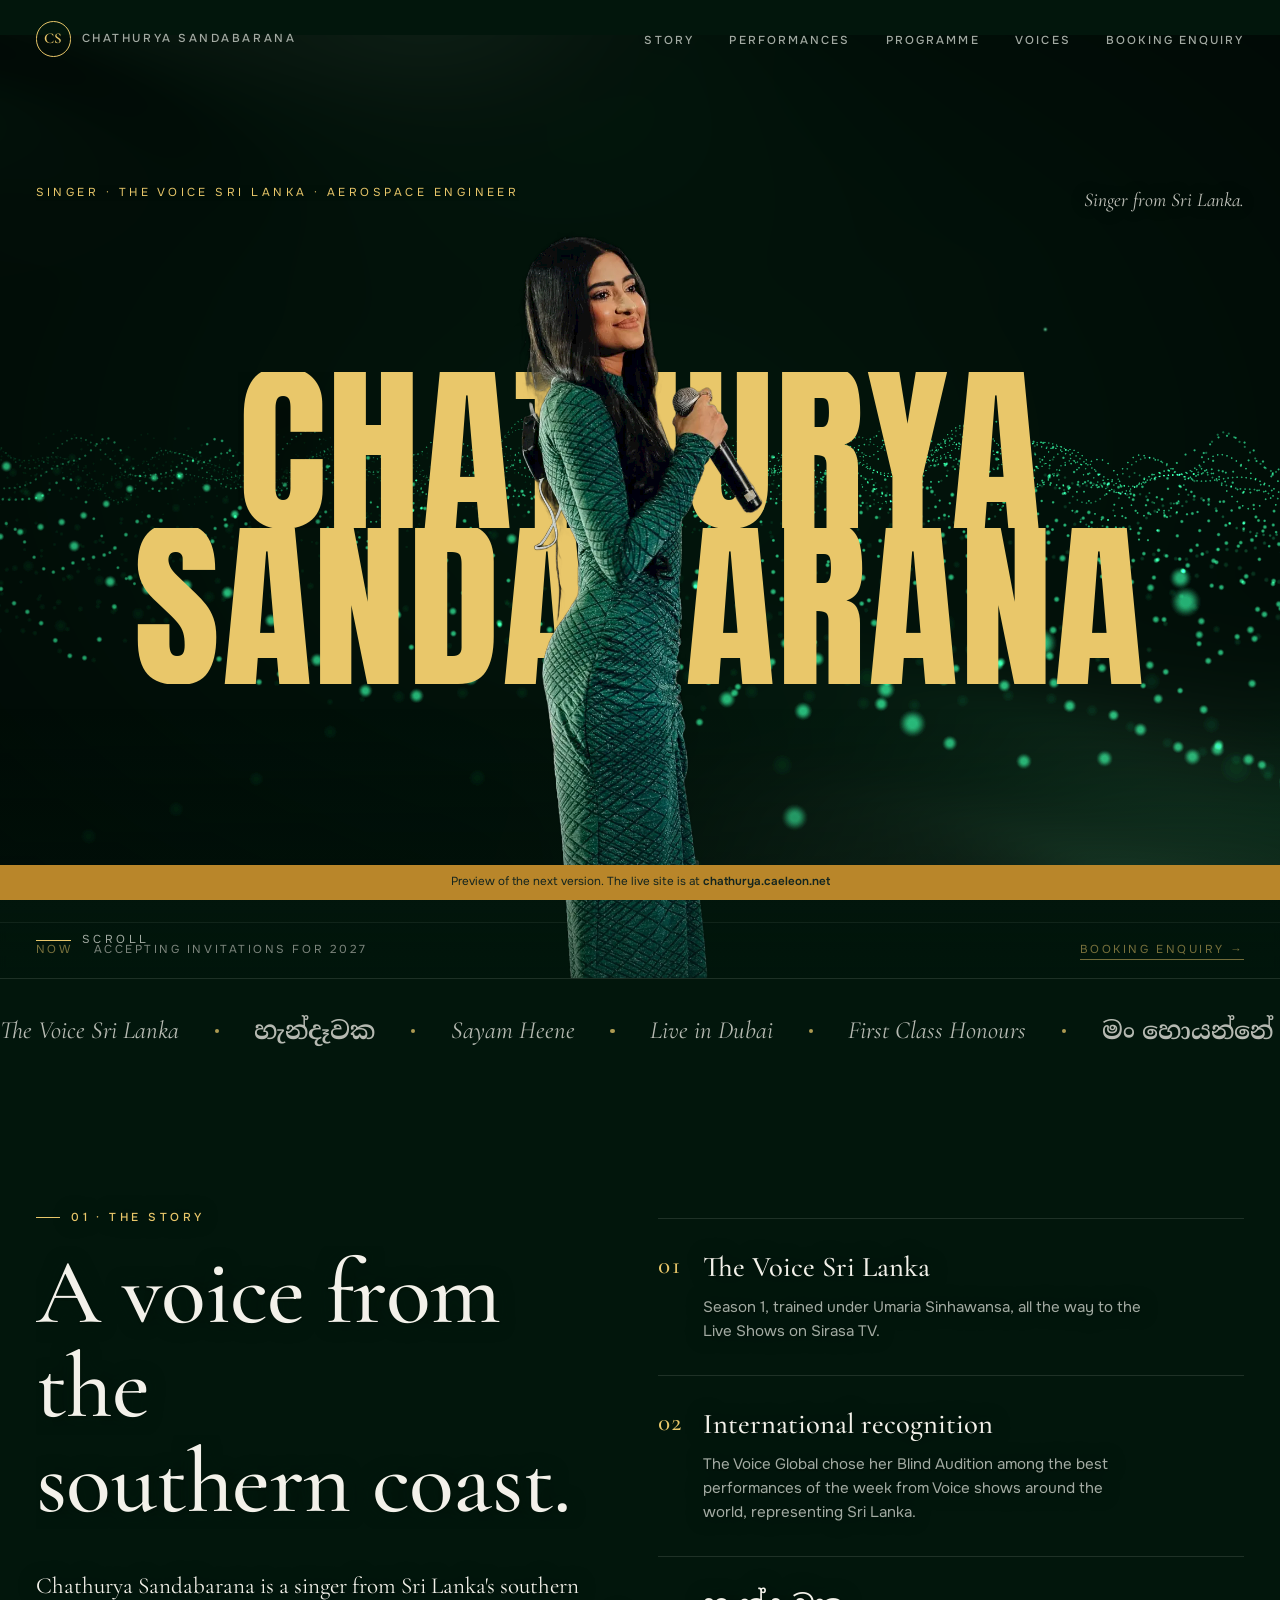
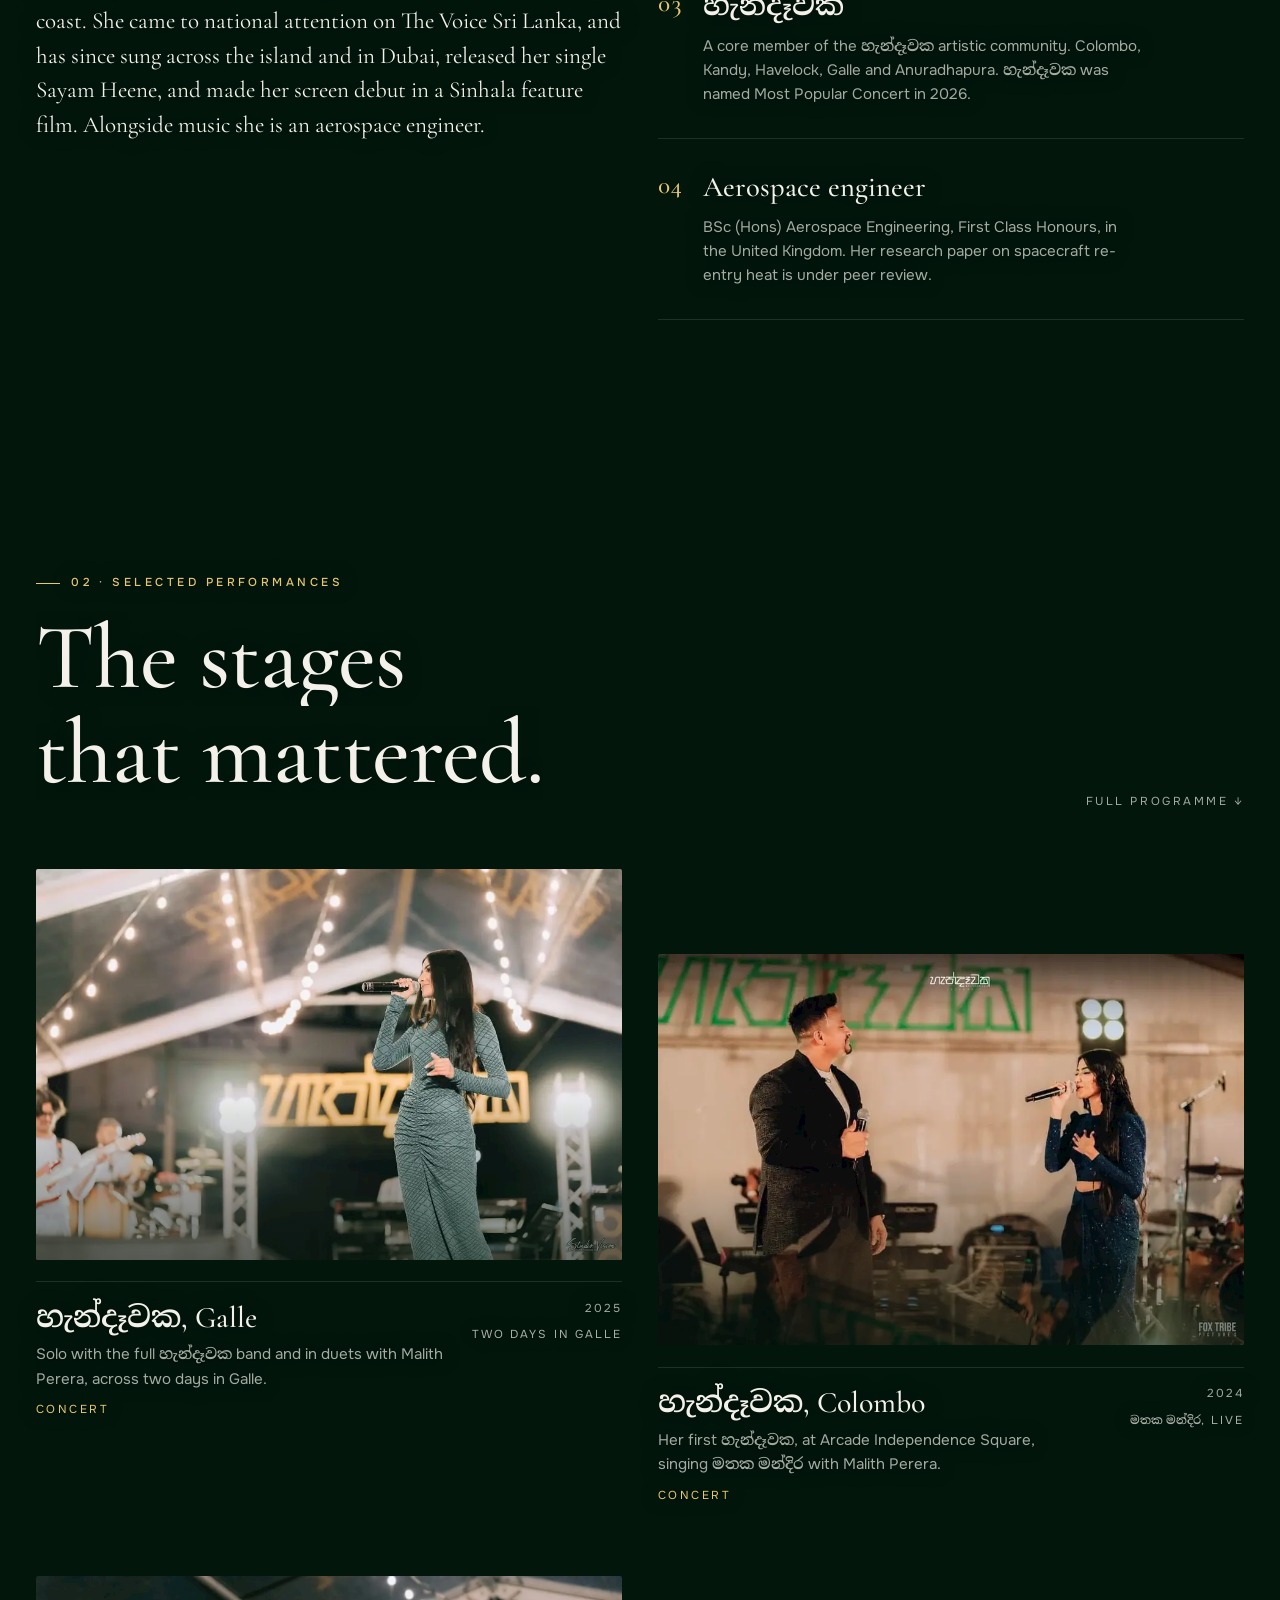
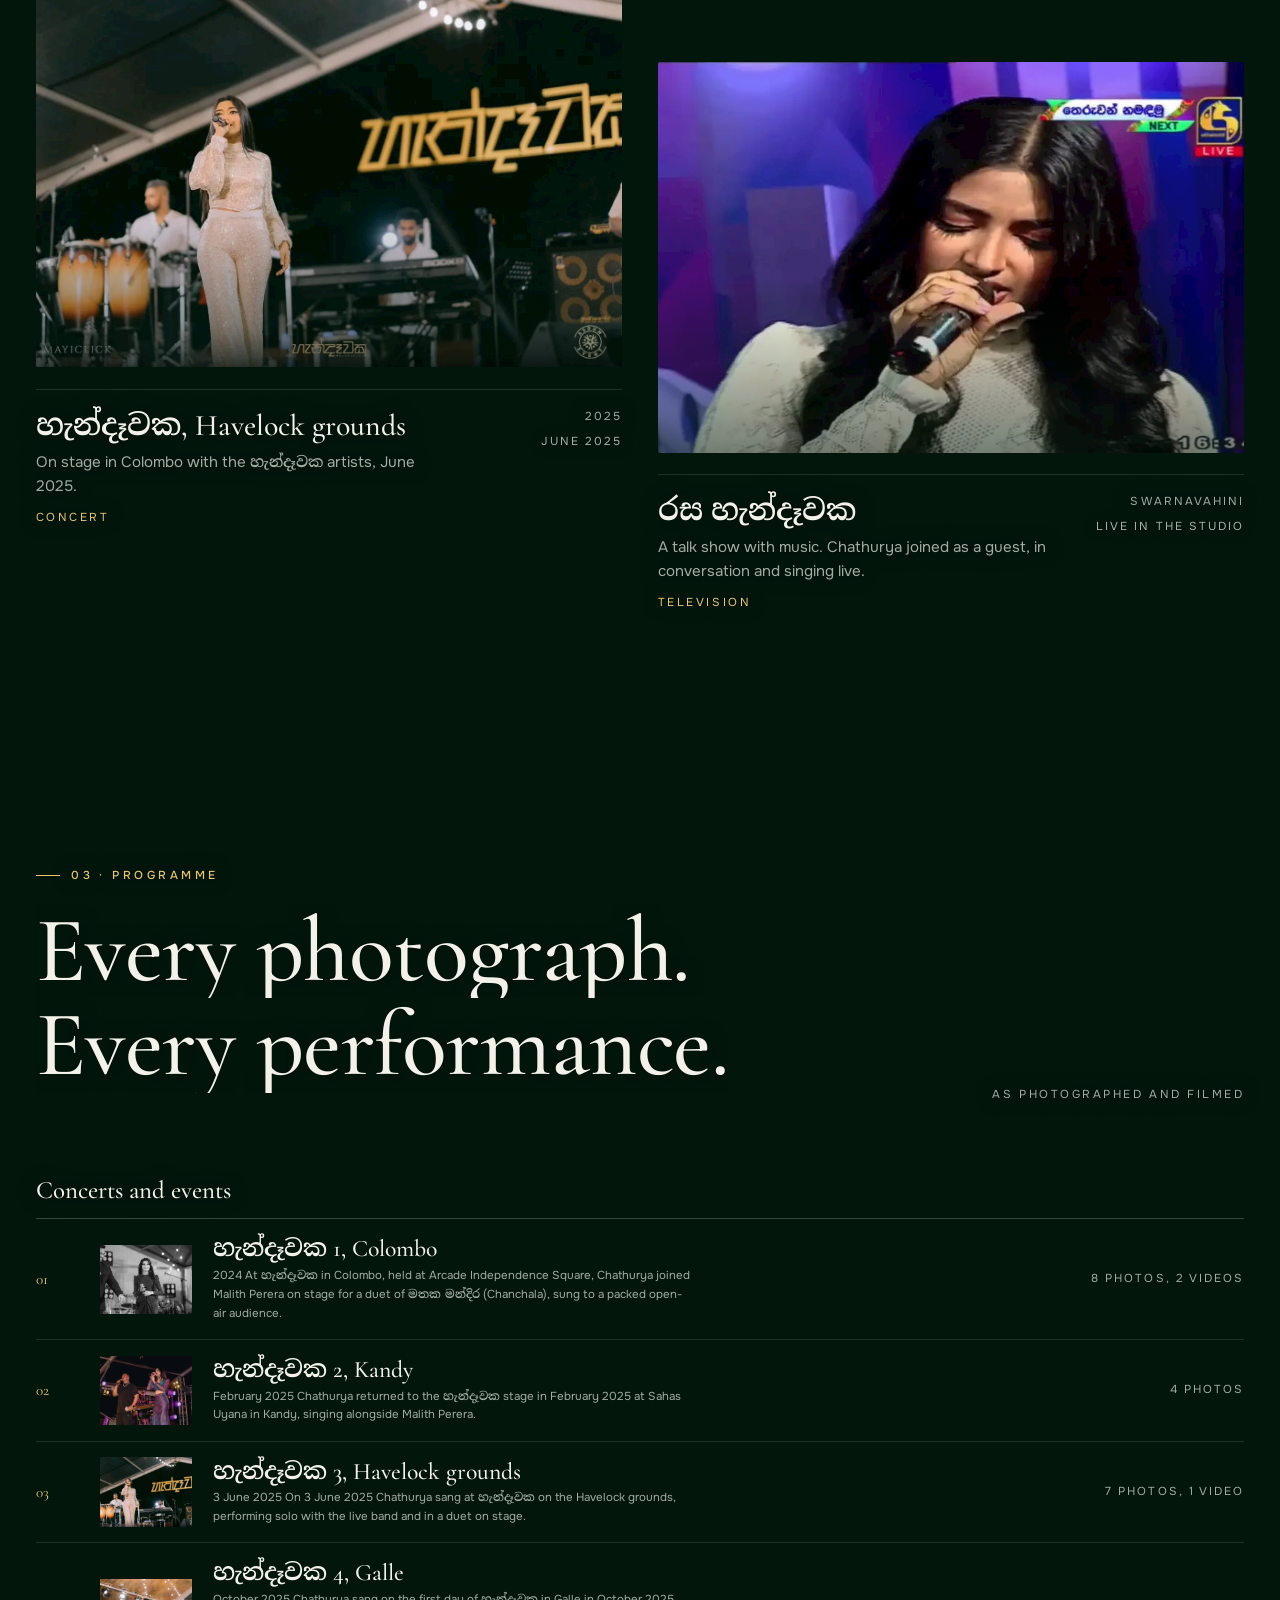
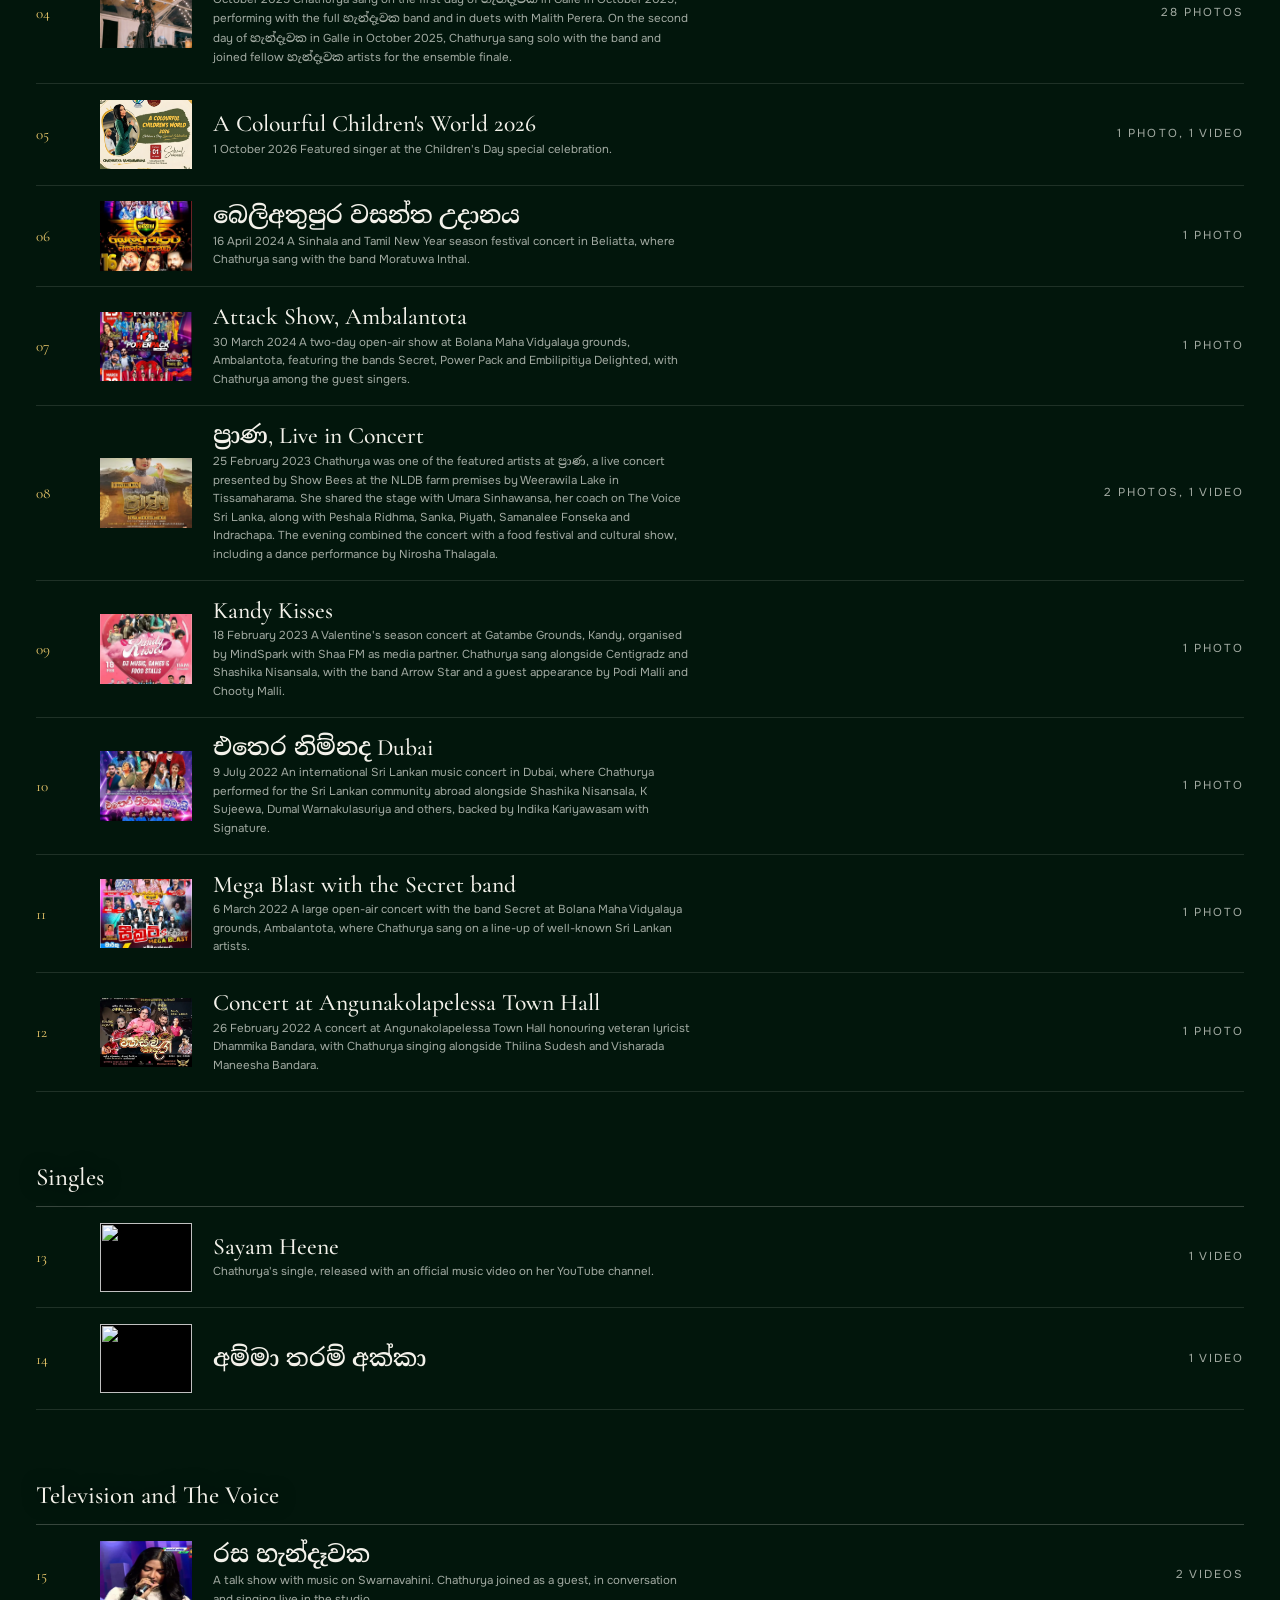
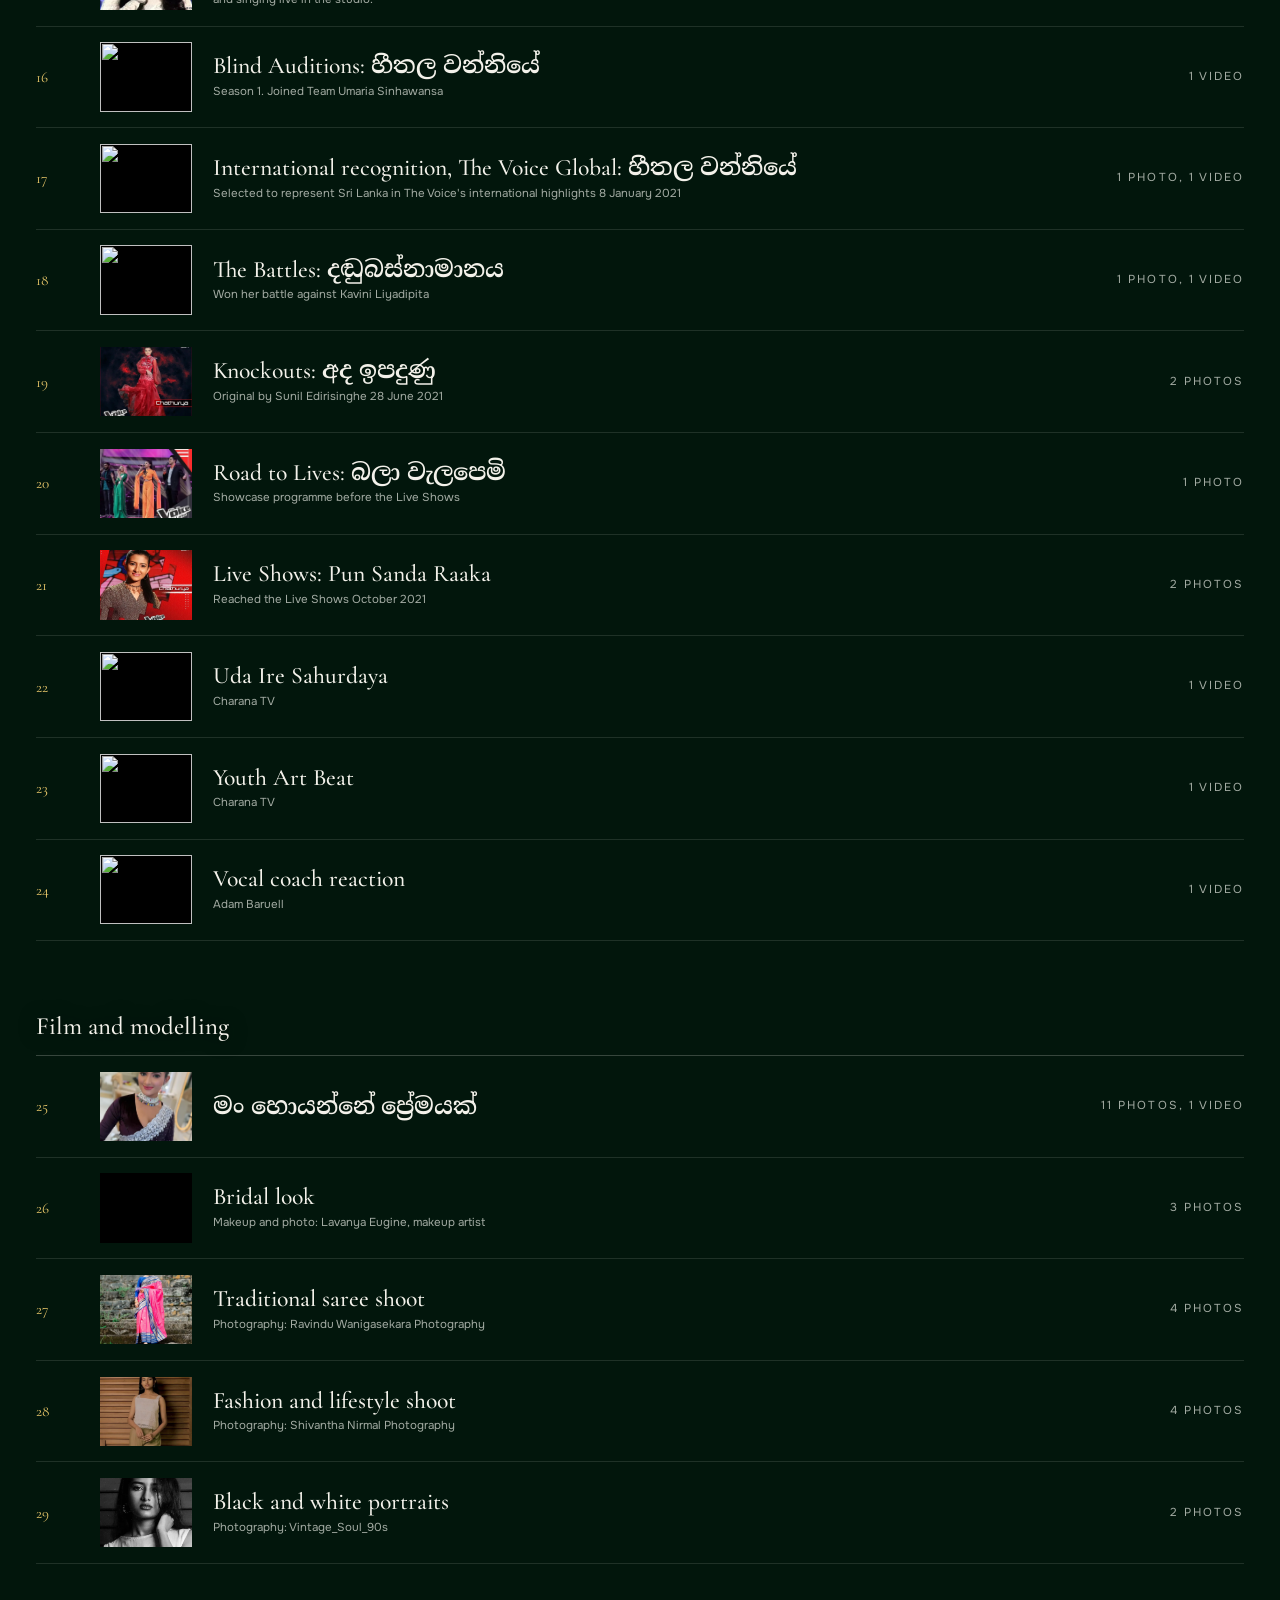
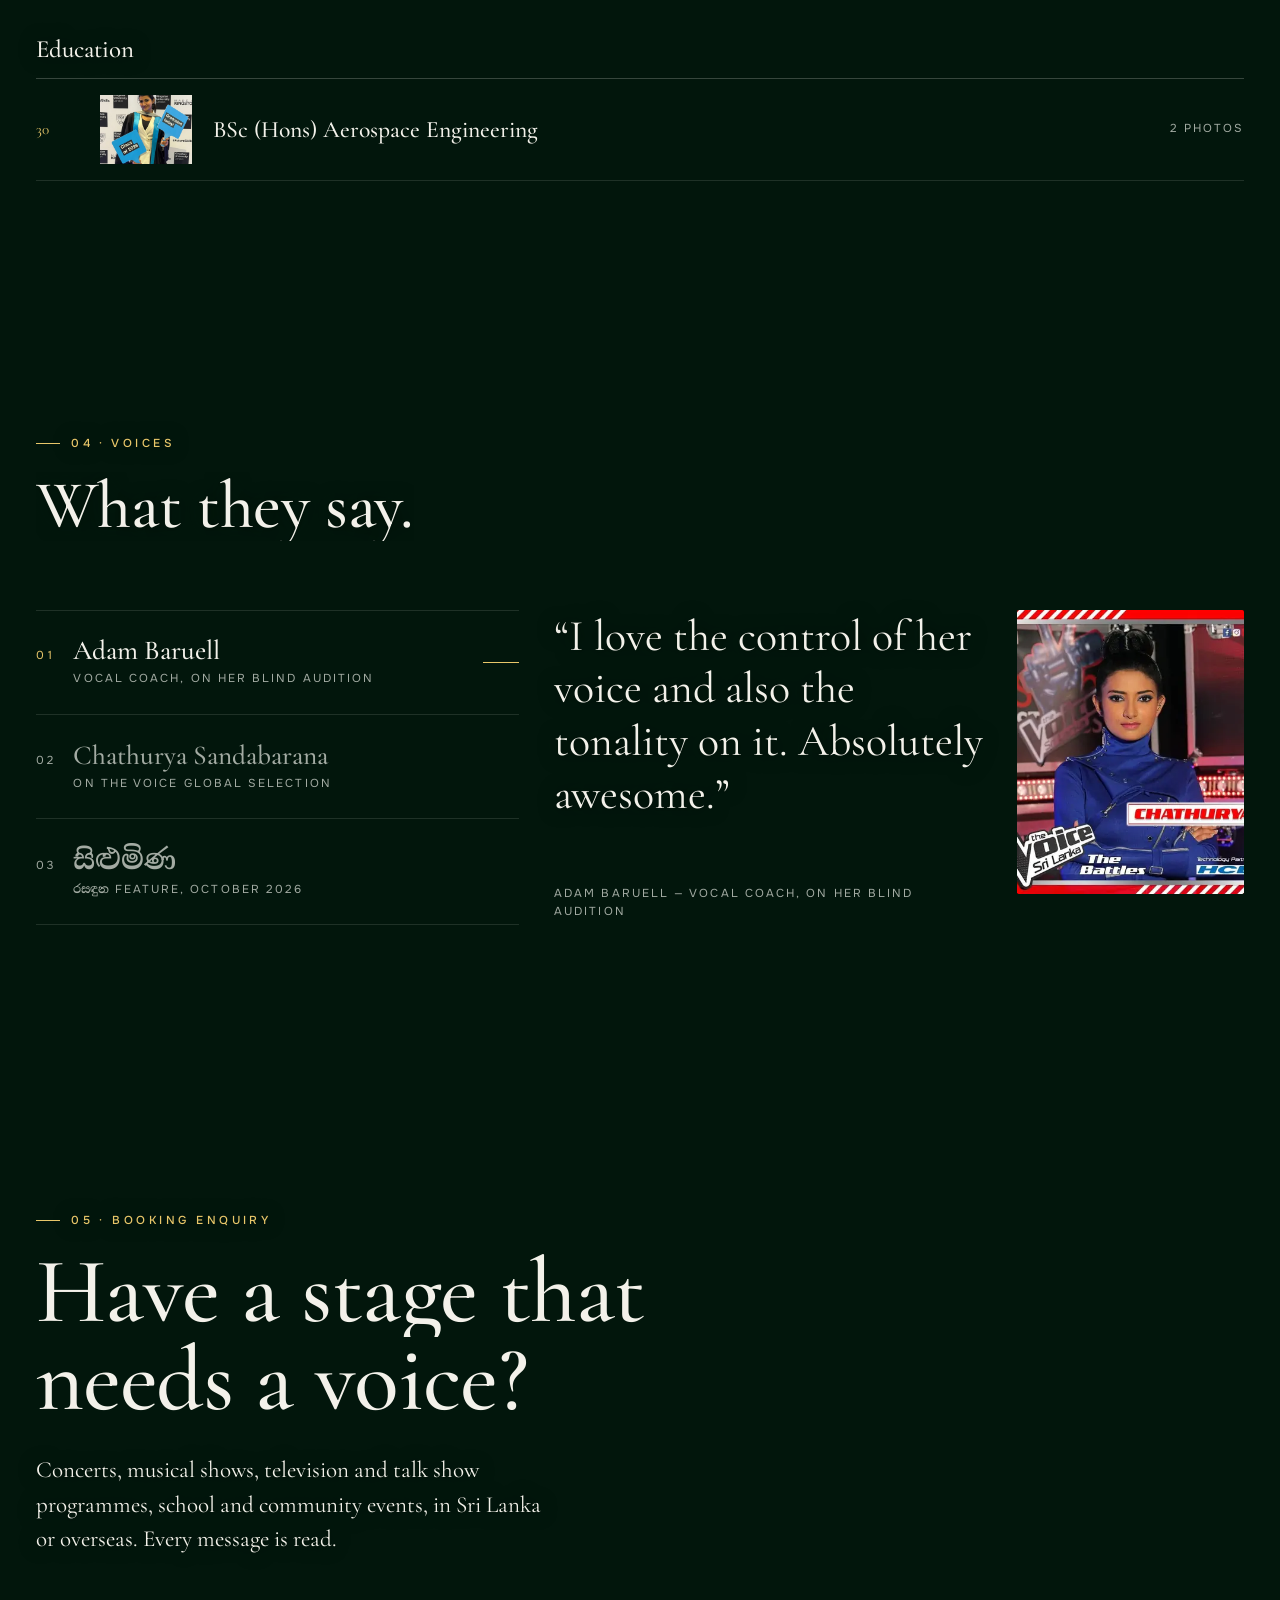
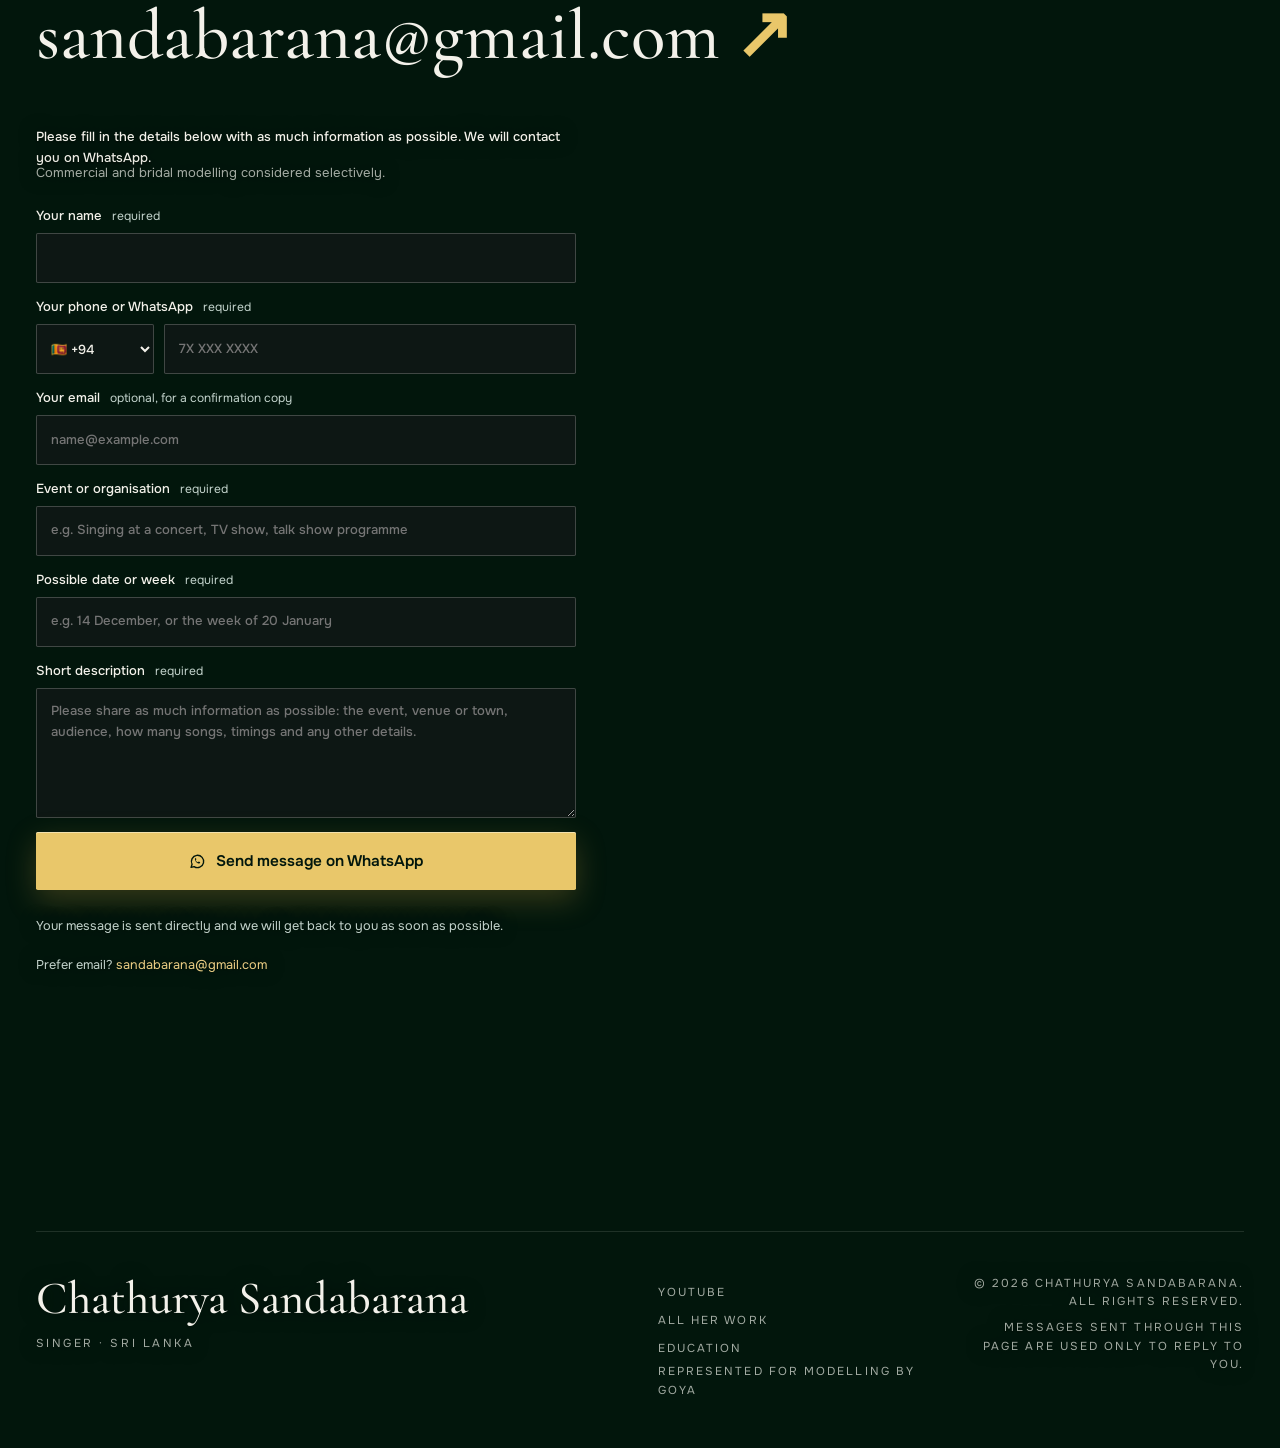
==== commit 9c6bcaa3: "Publish preview" ====
--- a/preview/index.html
+++ b/preview/index.html
@@ -983,7 +983,7 @@
   <p class="vcat">Television</p></button></li></ul></section><section class="sec prog" id="programme"><div class="vhead">
   <div><p class="eyebrow">03 &middot; Programme</p><h2 class="h-sec ser" data-reveal><span class="ln"><span class="in">Every photograph.</span></span><span class="ln"><span class="in">Every performance.</span></span></h2></div>
   <p class="lbl">As photographed and filmed</p></div>
-  <div class="pgroup"><h3 class="pgh">Concerts and events</h3><ul><li class="fade" data-reveal><button class="prow" data-gallery="handawaka-1" aria-label="Open Handawaka 1, Colombo"><span class="pn">01</span><span class="pth"><img src="assets/img/concerts-and-events__images__2024-handawaka-colombo-1-1066.webp" alt="" loading="lazy" decoding="async"></span><span class="pt"><span class="ptt"><span lang="si" class="si-t" title="Handawaka">හැන්දෑවක</span> 1, Colombo</span><span class="ptd">2024 At <span lang="si" class="si-t" title="Handawaka">හැන්දෑවක</span> in Colombo, held at Arcade Independence Square, Chathurya joined Malith Perera on stage for a duet of <span lang="si" class="si-t" title="Mathaka Mandira">මතක මන්දිර</span> (Chanchala), sung to a packed open-air audience.</span></span><span class="pm">8 photos, 2 videos</span></button></li><li class="fade" data-reveal><button class="prow" data-gallery="handawaka-2" aria-label="Open Handawaka 2, Kandy"><span class="pn">02</span><span class="pth"><img src="assets/img/concerts-and-events__images__2025-02-handawaka-kandy-1-828.webp" alt="" loading="lazy" decoding="async"></span><span class="pt"><span class="ptt"><span lang="si" class="si-t" title="Handawaka">හැන්දෑවක</span> 2, Kandy</span><span class="ptd">February 2025 Chathurya returned to the <span lang="si" class="si-t" title="Handawaka">හැන්දෑවක</span> stage in February 2025 at Sahas Uyana in Kandy, singing alongside Malith Perera.</span></span><span class="pm">4 photos</span></button></li><li class="fade" data-reveal><button class="prow" data-gallery="handawaka-3" aria-label="Open Handawaka 3, Havelock grounds"><span class="pn">03</span><span class="pth"><img src="assets/img/concerts-and-events__images__2025-06-03-handawaka-havelock-1-1280.webp" alt="" loading="lazy" decoding="async"></span><span class="pt"><span class="ptt"><span lang="si" class="si-t" title="Handawaka">හැන්දෑවක</span> 3, Havelock grounds</span><span class="ptd">3 June 2025 On 3 June 2025 Chathurya sang at <span lang="si" class="si-t" title="Handawaka">හැන්දෑවක</span> on the Havelock grounds, performing solo with the live band and in a duet on stage.</span></span><span class="pm">7 photos, 1 video</span></button></li><li class="fade" data-reveal><button class="prow" data-gallery="handawaka-4" aria-label="Open Handawaka 4, Galle"><span class="pn">04</span><span class="pth"><img src="assets/img/concerts-and-events__images__2025-10-handawaka-galle-day1-1-1000.webp" alt="" loading="lazy" decoding="async"></span><span class="pt"><span class="ptt"><span lang="si" class="si-t" title="Handawaka">හැන්දෑවක</span> 4, Galle</span><span class="ptd">October 2025 Chathurya sang on the first day of <span lang="si" class="si-t" title="Handawaka">හැන්දෑවක</span> in Galle in October 2025, performing with the full <span lang="si" class="si-t" title="Handawaka">හැන්දෑවක</span> band and in duets with Malith Perera. On the second day of <span lang="si" class="si-t" title="Handawaka">හැන්දෑවක</span> in Galle in October 2025, Chathurya sang solo with the band and joined fellow <span lang="si" class="si-t" title="Handawaka">හැන්දෑවක</span> artists for the ensemble finale.</span></span><span class="pm">28 photos</span></button></li><li class="fade" data-reveal><button class="prow" data-gallery="concert-2026-10-01-childrens-day-udayala" aria-label="Open A Colourful Children&#x27;s World 2026"><span class="pn">05</span><span class="pth"><img src="assets/img/concerts-and-events__images__2026-10-01-childrens-day-udayala-1400.webp" alt="" loading="lazy" decoding="async"></span><span class="pt"><span class="ptt">A Colourful Children&#x27;s World 2026</span><span class="ptd">1 October 2026 Featured singer at the Children&#x27;s Day special celebration.</span></span><span class="pm">1 photo, 1 video</span></button></li><li class="fade" data-reveal><button class="prow" data-gallery="concert-2024-04-16-beliatthapura-wasantha-udanaya" aria-label="Open Beliatthapura Wasantha Udanaya"><span class="pn">06</span><span class="pth"><img src="assets/img/concerts-and-events__images__2024-04-16-beliatthapura-wasantha-udanaya-poster-828.webp" alt="" loading="lazy" decoding="async"></span><span class="pt"><span class="ptt"><span lang="si" class="si-t" title="Beliatthapura Wasantha Udanaya">බෙලිඅතුපුර වසන්ත උදානය</span></span><span class="ptd">16 April 2024 A Sinhala and Tamil New Year season festival concert in Beliatta, where Chathurya sang with the band Moratuwa Inthal.</span></span><span class="pm">1 photo</span></button></li><li class="fade" data-reveal><button class="prow" data-gallery="concert-attack-show-ambalantota" aria-label="Open Attack Show, Ambalantota"><span class="pn">07</span><span class="pth"><img src="assets/img/concerts-and-events__images__03-30-attack-show-ambalantota-poster-797.webp" alt="" loading="lazy" decoding="async"></span><span class="pt"><span class="ptt">Attack Show, Ambalantota</span><span class="ptd">30 March 2024 A two-day open-air show at Bolana Maha Vidyalaya grounds, Ambalantota, featuring the bands Secret, Power Pack and Embilipitiya Delighted, with Chathurya among the guest singers.</span></span><span class="pm">1 photo</span></button></li><li class="fade" data-reveal><button class="prow" data-gallery="concert-2023-02-25-praana-live-in-concert" aria-label="Open Praana, Live in Concert"><span class="pn">08</span><span class="pth"><img src="assets/img/concerts-and-events__images__2023-02-25-praana-live-in-concert-poster-828.webp" alt="" loading="lazy" decoding="async"></span><span class="pt"><span class="ptt"><span lang="si" class="si-t" title="Praana">ප්‍රාණ</span>, Live in Concert</span><span class="ptd">25 February 2023 Chathurya was one of the featured artists at <span lang="si" class="si-t" title="Praana">ප්‍රාණ</span>, a live concert presented by Show Bees at the NLDB farm premises by Weerawila Lake in Tissamaharama. She shared the stage with Umara Sinhawansa, her coach on The Voice Sri Lanka, along with Peshala Ridhma, Sanka, Piyath, Samanalee Fonseka and Indrachapa. The evening combined the concert with a food festival and cultural show, including a dance performance by Nirosha Thalagala.</span></span><span class="pm">2 photos, 1 video</span></button></li><li class="fade" data-reveal><button class="prow" data-gallery="concert-kandy-kisses-gatambe" aria-label="Open Kandy Kisses"><span class="pn">09</span><span class="pth"><img src="assets/img/concerts-and-events__images__02-18-kandy-kisses-gatambe-poster-828.webp" alt="" loading="lazy" decoding="async"></span><span class="pt"><span class="ptt">Kandy Kisses</span><span class="ptd">18 February 2023 A Valentine&#x27;s season concert at Gatambe Grounds, Kandy, organised by MindSpark with Shaa FM as media partner. Chathurya sang alongside Centigradz and Shashika Nisansala, with the band Arrow Star and a guest appearance by Podi Malli and Chooty Malli.</span></span><span class="pm">1 photo</span></button></li><li class="fade" data-reveal><button class="prow" data-gallery="concert-2022-07-09-ethera-nimnada-dubai" aria-label="Open Ethera Nimnada Dubai"><span class="pn">10</span><span class="pth"><img src="assets/img/concerts-and-events__images__2022-07-09-ethera-nimnada-dubai-poster-828.webp" alt="" loading="lazy" decoding="async"></span><span class="pt"><span class="ptt"><span lang="si" class="si-t" title="Ethera Nimnada">එතෙර නිම්නද</span> Dubai</span><span class="ptd">9 July 2022 An international Sri Lankan music concert in Dubai, where Chathurya performed for the Sri Lankan community abroad alongside Shashika Nisansala, K Sujeewa, Dumal Warnakulasuriya and others, backed by Indika Kariyawasam with Signature.</span></span><span class="pm">1 photo</span></button></li><li class="fade" data-reveal><button class="prow" data-gallery="concert-secret-mega-blast-ambalantota" aria-label="Open Mega Blast with the Secret band"><span class="pn">11</span><span class="pth"><img src="assets/img/concerts-and-events__images__03-06-secret-mega-blast-ambalantota-poster-828.webp" alt="" loading="lazy" decoding="async"></span><span class="pt"><span class="ptt">Mega Blast with the Secret band</span><span class="ptd">6 March 2022 A large open-air concert with the band Secret at Bolana Maha Vidyalaya grounds, Ambalantota, where Chathurya sang on a line-up of well-known Sri Lankan artists.</span></span><span class="pm">1 photo</span></button></li><li class="fade" data-reveal><button class="prow" data-gallery="concert-2022-02-26-angunakolapelessa-concert" aria-label="Open Concert at Angunakolapelessa Town Hall"><span class="pn">12</span><span class="pth"><img src="assets/img/concerts-and-events__images__2022-02-26-angunakolapelessa-concert-poster-720.webp" alt="" loading="lazy" decoding="async"></span><span class="pt"><span class="ptt">Concert at Angunakolapelessa Town Hall</span><span class="ptd">26 February 2022 A concert at Angunakolapelessa Town Hall honouring veteran lyricist Dhammika Bandara, with Chathurya singing alongside Thilina Sudesh and Visharada Maneesha Bandara.</span></span><span class="pm">1 photo</span></button></li></ul></div><div class="pgroup"><h3 class="pgh">Singles</h3><ul><li class="fade" data-reveal><button class="prow" data-gallery="song-sayam-heene" aria-label="Open Sayam Heene"><span class="pn">13</span><span class="pth"><img src="https://i.ytimg.com/vi/4JqXkidcFCc/hqdefault.jpg" alt="" loading="lazy" decoding="async"></span><span class="pt"><span class="ptt">Sayam Heene</span><span class="ptd">Chathurya&#x27;s single, released with an official music video on her YouTube channel.</span></span><span class="pm">1 video</span></button></li><li class="fade" data-reveal><button class="prow" data-gallery="song-amma-tharam-akka" aria-label="Open Amma Tharam Akka"><span class="pn">14</span><span class="pth"><img src="https://i.ytimg.com/vi/C_ibs-_HYC0/hqdefault.jpg" alt="" loading="lazy" decoding="async"></span><span class="pt"><span class="ptt"><span lang="si" class="si-t" title="Amma Tharam Akka">අම්මා තරම් අක්කා</span></span></span><span class="pm">1 video</span></button></li></ul></div><div class="pgroup"><h3 class="pgh">Television and The Voice</h3><ul><li class="fade" data-reveal><button class="prow" data-gallery="tv-swarnavahini-rasa-handawaka" aria-label="Open Rasa Handawaka"><span class="pn">15</span><span class="pth"><img src="content/television/videos/swarnavahini-rasa-handawaka-1.jpg" alt="" loading="lazy" decoding="async"></span><span class="pt"><span class="ptt"><span lang="si" class="si-t" title="Rasa Handawaka">රස හැන්දෑවක</span></span><span class="ptd">A talk show with music on Swarnavahini. Chathurya joined as a guest, in conversation and singing live in the studio.</span></span><span class="pm">2 videos</span></button></li><li class="fade" data-reveal><button class="prow" data-gallery="voice-blind-audition" aria-label="Open Blind Auditions: Hithala Wanniye"><span class="pn">16</span><span class="pth"><img src="https://i.ytimg.com/vi/loiP_i2w4II/hqdefault.jpg" alt="" loading="lazy" decoding="async"></span><span class="pt"><span class="ptt">Blind Auditions: <span lang="si" class="si-t" title="Hithala Wanniye">හීතල වන්නියේ</span></span><span class="ptd">Season 1. Joined Team Umaria Sinhawansa</span></span><span class="pm">1 video</span></button></li><li class="fade" data-reveal><button class="prow" data-gallery="voice-best-of-the-week" aria-label="Open International recognition, The Voice Global: Hithala Wanniye"><span class="pn">17</span><span class="pth"><img src="https://i.ytimg.com/vi/JatYDHP0ARc/hqdefault.jpg" alt="" loading="lazy" decoding="async"></span><span class="pt"><span class="ptt">International recognition, The Voice Global: <span lang="si" class="si-t" title="Hithala Wanniye">හීතල වන්නියේ</span></span><span class="ptd">Selected to represent Sri Lanka in The Voice&#x27;s international highlights 8 January 2021</span></span><span class="pm">1 photo, 1 video</span></button></li><li class="fade" data-reveal><button class="prow" data-gallery="voice-battles" aria-label="Open The Battles: Dadubasnamanaya"><span class="pn">18</span><span class="pth"><img src="https://i.ytimg.com/vi/Mi-GWA1FGIs/hqdefault.jpg" alt="" loading="lazy" decoding="async"></span><span class="pt"><span class="ptt">The Battles: <span lang="si" class="si-t" title="Dadubasnamanaya">දඬුබස්නාමානය</span></span><span class="ptd">Won her battle against Kavini Liyadipita</span></span><span class="pm">1 photo, 1 video</span></button></li><li class="fade" data-reveal><button class="prow" data-gallery="voice-knockouts" aria-label="Open Knockouts: Ada Ipadunu"><span class="pn">19</span><span class="pth"><img src="assets/img/the-voice__images__the-voice-knockouts-official-portrait-1-960.webp" alt="" loading="lazy" decoding="async"></span><span class="pt"><span class="ptt">Knockouts: <span lang="si" class="si-t" title="Ada Ipadunu">අද ඉපදුණු</span></span><span class="ptd">Original by Sunil Edirisinghe 28 June 2021</span></span><span class="pm">2 photos</span></button></li><li class="fade" data-reveal><button class="prow" data-gallery="voice-road-to-lives" aria-label="Open Road to Lives: Bala Walapemi"><span class="pn">20</span><span class="pth"><img src="assets/img/the-voice__images__the-voice-road-to-lives-group-performance-828.webp" alt="" loading="lazy" decoding="async"></span><span class="pt"><span class="ptt">Road to Lives: <span lang="si" class="si-t" title="Bala Walapemi">බලා වැලපෙමි</span></span><span class="ptd">Showcase programme before the Live Shows</span></span><span class="pm">1 photo</span></button></li><li class="fade" data-reveal><button class="prow" data-gallery="voice-live-shows" aria-label="Open Live Shows: Pun Sanda Raaka"><span class="pn">21</span><span class="pth"><img src="assets/img/the-voice__images__the-voice-live-shows-official-portrait-1080.webp" alt="" loading="lazy" decoding="async"></span><span class="pt"><span class="ptt">Live Shows: Pun Sanda Raaka</span><span class="ptd">Reached the Live Shows October 2021</span></span><span class="pm">2 photos</span></button></li><li class="fade" data-reveal><button class="prow" data-gallery="tv-charana-tv-uda-ire-sahurdaya" aria-label="Open Uda Ire Sahurdaya"><span class="pn">22</span><span class="pth"><img src="https://i.ytimg.com/vi/yMjjRFdqDAU/hqdefault.jpg" alt="" loading="lazy" decoding="async"></span><span class="pt"><span class="ptt">Uda Ire Sahurdaya</span><span class="ptd">Charana TV</span></span><span class="pm">1 video</span></button></li><li class="fade" data-reveal><button class="prow" data-gallery="tv-charana-tv-youth-art-beat" aria-label="Open Youth Art Beat"><span class="pn">23</span><span class="pth"><img src="https://i.ytimg.com/vi/qExKk7FxCGQ/hqdefault.jpg" alt="" loading="lazy" decoding="async"></span><span class="pt"><span class="ptt">Youth Art Beat</span><span class="ptd">Charana TV</span></span><span class="pm">1 video</span></button></li><li class="fade" data-reveal><button class="prow" data-gallery="voice-coach" aria-label="Open Vocal coach reaction"><span class="pn">24</span><span class="pth"><img src="https://i.ytimg.com/vi/8pR_vEtabqI/hqdefault.jpg" alt="" loading="lazy" decoding="async"></span><span class="pt"><span class="ptt">Vocal coach reaction</span><span class="ptd">Adam Baruell</span></span><span class="pm">1 video</span></button></li></ul></div><div class="pgroup"><h3 class="pgh">Film and modelling</h3><ul><li class="fade" data-reveal><button class="prow" data-gallery="film" aria-label="Open Man Hoyanne Premayak"><span class="pn">25</span><span class="pth"><img src="assets/img/film__images__man-hoyanne-premayak-profile-836.webp" alt="" loading="lazy" decoding="async"></span><span class="pt"><span class="ptt"><span lang="si" class="si-t" title="Man Hoyanne Premayak">මං හොයන්නේ ප්‍රේමයක්</span></span></span><span class="pm">3 photos</span></button></li><li class="fade" data-reveal><button class="prow" data-gallery="modelling-bridal-lavanya-eugine" aria-label="Open Bridal look"><span class="pn">26</span><span class="pth"><img src="assets/img/modelling__images__lavanya-eugine-bridal-seated-1080.webp" alt="" loading="lazy" decoding="async"></span><span class="pt"><span class="ptt">Bridal look</span><span class="ptd">Makeup and photo: Lavanya Eugine, makeup artist</span></span><span class="pm">3 photos</span></button></li><li class="fade" data-reveal><button class="prow" data-gallery="modelling-saree-shoot-ravindu-wanigasekara" aria-label="Open Traditional saree shoot"><span class="pn">27</span><span class="pth"><img src="assets/img/modelling__images__ravindu-wanigasekara-saree-shoot-steps-1064.webp" alt="" loading="lazy" decoding="async"></span><span class="pt"><span class="ptt">Traditional saree shoot</span><span class="ptd">Photography: Ravindu Wanigasekara Photography</span></span><span class="pm">4 photos</span></button></li><li class="fade" data-reveal><button class="prow" data-gallery="modelling-fashion-shivantha-nirmal" aria-label="Open Fashion and lifestyle shoot"><span class="pn">28</span><span class="pth"><img src="assets/img/modelling__images__shivantha-nirmal-standing-1080.webp" alt="" loading="lazy" decoding="async"></span><span class="pt"><span class="ptt">Fashion and lifestyle shoot</span><span class="ptd">Photography: Shivantha Nirmal Photography</span></span><span class="pm">4 photos</span></button></li><li class="fade" data-reveal><button class="prow" data-gallery="modelling-portrait-vintage-soul-90s" aria-label="Open Black and white portraits"><span class="pn">29</span><span class="pth"><img src="assets/img/modelling__images__vintage-soul-90s-portrait-1-718.webp" alt="" loading="lazy" decoding="async"></span><span class="pt"><span class="ptt">Black and white portraits</span><span class="ptd">Photography: Vintage_Soul_90s</span></span><span class="pm">2 photos</span></button></li></ul></div><div class="pgroup"><h3 class="pgh">Education</h3><ul><li class="fade" data-reveal><button class="prow" data-gallery="education" aria-label="Open BSc (Hons) Aerospace Engineering"><span class="pn">30</span><span class="pth"><img src="assets/img/education__images__2026-graduation-kingston-class-of-2026-1200.webp" alt="" loading="lazy" decoding="async"></span><span class="pt"><span class="ptt">BSc (Hons) Aerospace Engineering</span></span><span class="pm">2 photos</span></button></li></ul></div></section><section class="sec" id="voices"><div class="vhead"><div><p class="eyebrow">04 &middot; Voices</p><h2 class="h-mid ser" data-reveal><span class="ln"><span class="in">What they say.</span></span></h2></div></div>
+  <div class="pgroup"><h3 class="pgh">Concerts and events</h3><ul><li class="fade" data-reveal><button class="prow" data-gallery="handawaka-1" aria-label="Open Handawaka 1, Colombo"><span class="pn">01</span><span class="pth"><img src="assets/img/concerts-and-events__images__2024-handawaka-colombo-1-1066.webp" alt="" loading="lazy" decoding="async"></span><span class="pt"><span class="ptt"><span lang="si" class="si-t" title="Handawaka">හැන්දෑවක</span> 1, Colombo</span><span class="ptd">2024 At <span lang="si" class="si-t" title="Handawaka">හැන්දෑවක</span> in Colombo, held at Arcade Independence Square, Chathurya joined Malith Perera on stage for a duet of <span lang="si" class="si-t" title="Mathaka Mandira">මතක මන්දිර</span> (Chanchala), sung to a packed open-air audience.</span></span><span class="pm">8 photos, 2 videos</span></button></li><li class="fade" data-reveal><button class="prow" data-gallery="handawaka-2" aria-label="Open Handawaka 2, Kandy"><span class="pn">02</span><span class="pth"><img src="assets/img/concerts-and-events__images__2025-02-handawaka-kandy-1-828.webp" alt="" loading="lazy" decoding="async"></span><span class="pt"><span class="ptt"><span lang="si" class="si-t" title="Handawaka">හැන්දෑවක</span> 2, Kandy</span><span class="ptd">February 2025 Chathurya returned to the <span lang="si" class="si-t" title="Handawaka">හැන්දෑවක</span> stage in February 2025 at Sahas Uyana in Kandy, singing alongside Malith Perera.</span></span><span class="pm">4 photos</span></button></li><li class="fade" data-reveal><button class="prow" data-gallery="handawaka-3" aria-label="Open Handawaka 3, Havelock grounds"><span class="pn">03</span><span class="pth"><img src="assets/img/concerts-and-events__images__2025-06-03-handawaka-havelock-1-1280.webp" alt="" loading="lazy" decoding="async"></span><span class="pt"><span class="ptt"><span lang="si" class="si-t" title="Handawaka">හැන්දෑවක</span> 3, Havelock grounds</span><span class="ptd">3 June 2025 On 3 June 2025 Chathurya sang at <span lang="si" class="si-t" title="Handawaka">හැන්දෑවක</span> on the Havelock grounds, performing solo with the live band and in a duet on stage.</span></span><span class="pm">7 photos, 1 video</span></button></li><li class="fade" data-reveal><button class="prow" data-gallery="handawaka-4" aria-label="Open Handawaka 4, Galle"><span class="pn">04</span><span class="pth"><img src="assets/img/concerts-and-events__images__2025-10-handawaka-galle-day1-1-1000.webp" alt="" loading="lazy" decoding="async"></span><span class="pt"><span class="ptt"><span lang="si" class="si-t" title="Handawaka">හැන්දෑවක</span> 4, Galle</span><span class="ptd">October 2025 Chathurya sang on the first day of <span lang="si" class="si-t" title="Handawaka">හැන්දෑවක</span> in Galle in October 2025, performing with the full <span lang="si" class="si-t" title="Handawaka">හැන්දෑවක</span> band and in duets with Malith Perera. On the second day of <span lang="si" class="si-t" title="Handawaka">හැන්දෑවක</span> in Galle in October 2025, Chathurya sang solo with the band and joined fellow <span lang="si" class="si-t" title="Handawaka">හැන්දෑවක</span> artists for the ensemble finale.</span></span><span class="pm">28 photos</span></button></li><li class="fade" data-reveal><button class="prow" data-gallery="concert-2026-10-01-childrens-day-udayala" aria-label="Open A Colourful Children&#x27;s World 2026"><span class="pn">05</span><span class="pth"><img src="assets/img/concerts-and-events__images__2026-10-01-childrens-day-udayala-1400.webp" alt="" loading="lazy" decoding="async"></span><span class="pt"><span class="ptt">A Colourful Children&#x27;s World 2026</span><span class="ptd">1 October 2026 Featured singer at the Children&#x27;s Day special celebration.</span></span><span class="pm">1 photo, 1 video</span></button></li><li class="fade" data-reveal><button class="prow" data-gallery="concert-2024-04-16-beliatthapura-wasantha-udanaya" aria-label="Open Beliatthapura Wasantha Udanaya"><span class="pn">06</span><span class="pth"><img src="assets/img/concerts-and-events__images__2024-04-16-beliatthapura-wasantha-udanaya-poster-828.webp" alt="" loading="lazy" decoding="async"></span><span class="pt"><span class="ptt"><span lang="si" class="si-t" title="Beliatthapura Wasantha Udanaya">බෙලිඅතුපුර වසන්ත උදානය</span></span><span class="ptd">16 April 2024 A Sinhala and Tamil New Year season festival concert in Beliatta, where Chathurya sang with the band Moratuwa Inthal.</span></span><span class="pm">1 photo</span></button></li><li class="fade" data-reveal><button class="prow" data-gallery="concert-attack-show-ambalantota" aria-label="Open Attack Show, Ambalantota"><span class="pn">07</span><span class="pth"><img src="assets/img/concerts-and-events__images__03-30-attack-show-ambalantota-poster-797.webp" alt="" loading="lazy" decoding="async"></span><span class="pt"><span class="ptt">Attack Show, Ambalantota</span><span class="ptd">30 March 2024 A two-day open-air show at Bolana Maha Vidyalaya grounds, Ambalantota, featuring the bands Secret, Power Pack and Embilipitiya Delighted, with Chathurya among the guest singers.</span></span><span class="pm">1 photo</span></button></li><li class="fade" data-reveal><button class="prow" data-gallery="concert-2023-02-25-praana-live-in-concert" aria-label="Open Praana, Live in Concert"><span class="pn">08</span><span class="pth"><img src="assets/img/concerts-and-events__images__2023-02-25-praana-live-in-concert-poster-828.webp" alt="" loading="lazy" decoding="async"></span><span class="pt"><span class="ptt"><span lang="si" class="si-t" title="Praana">ප්‍රාණ</span>, Live in Concert</span><span class="ptd">25 February 2023 Chathurya was one of the featured artists at <span lang="si" class="si-t" title="Praana">ප්‍රාණ</span>, a live concert presented by Show Bees at the NLDB farm premises by Weerawila Lake in Tissamaharama. She shared the stage with Umara Sinhawansa, her coach on The Voice Sri Lanka, along with Peshala Ridhma, Sanka, Piyath, Samanalee Fonseka and Indrachapa. The evening combined the concert with a food festival and cultural show, including a dance performance by Nirosha Thalagala.</span></span><span class="pm">2 photos, 1 video</span></button></li><li class="fade" data-reveal><button class="prow" data-gallery="concert-kandy-kisses-gatambe" aria-label="Open Kandy Kisses"><span class="pn">09</span><span class="pth"><img src="assets/img/concerts-and-events__images__02-18-kandy-kisses-gatambe-poster-828.webp" alt="" loading="lazy" decoding="async"></span><span class="pt"><span class="ptt">Kandy Kisses</span><span class="ptd">18 February 2023 A Valentine&#x27;s season concert at Gatambe Grounds, Kandy, organised by MindSpark with Shaa FM as media partner. Chathurya sang alongside Centigradz and Shashika Nisansala, with the band Arrow Star and a guest appearance by Podi Malli and Chooty Malli.</span></span><span class="pm">1 photo</span></button></li><li class="fade" data-reveal><button class="prow" data-gallery="concert-2022-07-09-ethera-nimnada-dubai" aria-label="Open Ethera Nimnada Dubai"><span class="pn">10</span><span class="pth"><img src="assets/img/concerts-and-events__images__2022-07-09-ethera-nimnada-dubai-poster-828.webp" alt="" loading="lazy" decoding="async"></span><span class="pt"><span class="ptt"><span lang="si" class="si-t" title="Ethera Nimnada">එතෙර නිම්නද</span> Dubai</span><span class="ptd">9 July 2022 An international Sri Lankan music concert in Dubai, where Chathurya performed for the Sri Lankan community abroad alongside Shashika Nisansala, K Sujeewa, Dumal Warnakulasuriya and others, backed by Indika Kariyawasam with Signature.</span></span><span class="pm">1 photo</span></button></li><li class="fade" data-reveal><button class="prow" data-gallery="concert-secret-mega-blast-ambalantota" aria-label="Open Mega Blast with the Secret band"><span class="pn">11</span><span class="pth"><img src="assets/img/concerts-and-events__images__03-06-secret-mega-blast-ambalantota-poster-828.webp" alt="" loading="lazy" decoding="async"></span><span class="pt"><span class="ptt">Mega Blast with the Secret band</span><span class="ptd">6 March 2022 A large open-air concert with the band Secret at Bolana Maha Vidyalaya grounds, Ambalantota, where Chathurya sang on a line-up of well-known Sri Lankan artists.</span></span><span class="pm">1 photo</span></button></li><li class="fade" data-reveal><button class="prow" data-gallery="concert-2022-02-26-angunakolapelessa-concert" aria-label="Open Concert at Angunakolapelessa Town Hall"><span class="pn">12</span><span class="pth"><img src="assets/img/concerts-and-events__images__2022-02-26-angunakolapelessa-concert-poster-720.webp" alt="" loading="lazy" decoding="async"></span><span class="pt"><span class="ptt">Concert at Angunakolapelessa Town Hall</span><span class="ptd">26 February 2022 A concert at Angunakolapelessa Town Hall honouring veteran lyricist Dhammika Bandara, with Chathurya singing alongside Thilina Sudesh and Visharada Maneesha Bandara.</span></span><span class="pm">1 photo</span></button></li></ul></div><div class="pgroup"><h3 class="pgh">Singles</h3><ul><li class="fade" data-reveal><button class="prow" data-gallery="song-sayam-heene" aria-label="Open Sayam Heene"><span class="pn">13</span><span class="pth"><img src="https://i.ytimg.com/vi/4JqXkidcFCc/hqdefault.jpg" alt="" loading="lazy" decoding="async"></span><span class="pt"><span class="ptt">Sayam Heene</span><span class="ptd">Chathurya&#x27;s single, released with an official music video on her YouTube channel.</span></span><span class="pm">1 video</span></button></li><li class="fade" data-reveal><button class="prow" data-gallery="song-amma-tharam-akka" aria-label="Open Amma Tharam Akka"><span class="pn">14</span><span class="pth"><img src="https://i.ytimg.com/vi/C_ibs-_HYC0/hqdefault.jpg" alt="" loading="lazy" decoding="async"></span><span class="pt"><span class="ptt"><span lang="si" class="si-t" title="Amma Tharam Akka">අම්මා තරම් අක්කා</span></span></span><span class="pm">1 video</span></button></li></ul></div><div class="pgroup"><h3 class="pgh">Television and The Voice</h3><ul><li class="fade" data-reveal><button class="prow" data-gallery="tv-swarnavahini-rasa-handawaka" aria-label="Open Rasa Handawaka"><span class="pn">15</span><span class="pth"><img src="content/television/videos/swarnavahini-rasa-handawaka-1.jpg" alt="" loading="lazy" decoding="async"></span><span class="pt"><span class="ptt"><span lang="si" class="si-t" title="Rasa Handawaka">රස හැන්දෑවක</span></span><span class="ptd">A talk show with music on Swarnavahini. Chathurya joined as a guest, in conversation and singing live in the studio.</span></span><span class="pm">2 videos</span></button></li><li class="fade" data-reveal><button class="prow" data-gallery="voice-blind-audition" aria-label="Open Blind Auditions: Hithala Wanniye"><span class="pn">16</span><span class="pth"><img src="https://i.ytimg.com/vi/loiP_i2w4II/hqdefault.jpg" alt="" loading="lazy" decoding="async"></span><span class="pt"><span class="ptt">Blind Auditions: <span lang="si" class="si-t" title="Hithala Wanniye">හීතල වන්නියේ</span></span><span class="ptd">Season 1. Joined Team Umaria Sinhawansa</span></span><span class="pm">1 video</span></button></li><li class="fade" data-reveal><button class="prow" data-gallery="voice-best-of-the-week" aria-label="Open International recognition, The Voice Global: Hithala Wanniye"><span class="pn">17</span><span class="pth"><img src="https://i.ytimg.com/vi/JatYDHP0ARc/hqdefault.jpg" alt="" loading="lazy" decoding="async"></span><span class="pt"><span class="ptt">International recognition, The Voice Global: <span lang="si" class="si-t" title="Hithala Wanniye">හීතල වන්නියේ</span></span><span class="ptd">Selected to represent Sri Lanka in The Voice&#x27;s international highlights 8 January 2021</span></span><span class="pm">1 photo, 1 video</span></button></li><li class="fade" data-reveal><button class="prow" data-gallery="voice-battles" aria-label="Open The Battles: Dadubasnamanaya"><span class="pn">18</span><span class="pth"><img src="https://i.ytimg.com/vi/Mi-GWA1FGIs/hqdefault.jpg" alt="" loading="lazy" decoding="async"></span><span class="pt"><span class="ptt">The Battles: <span lang="si" class="si-t" title="Dadubasnamanaya">දඬුබස්නාමානය</span></span><span class="ptd">Won her battle against Kavini Liyadipita</span></span><span class="pm">1 photo, 1 video</span></button></li><li class="fade" data-reveal><button class="prow" data-gallery="voice-knockouts" aria-label="Open Knockouts: Ada Ipadunu"><span class="pn">19</span><span class="pth"><img src="assets/img/the-voice__images__the-voice-knockouts-official-portrait-1-960.webp" alt="" loading="lazy" decoding="async"></span><span class="pt"><span class="ptt">Knockouts: <span lang="si" class="si-t" title="Ada Ipadunu">අද ඉපදුණු</span></span><span class="ptd">Original by Sunil Edirisinghe 28 June 2021</span></span><span class="pm">2 photos</span></button></li><li class="fade" data-reveal><button class="prow" data-gallery="voice-road-to-lives" aria-label="Open Road to Lives: Bala Walapemi"><span class="pn">20</span><span class="pth"><img src="assets/img/the-voice__images__the-voice-road-to-lives-group-performance-828.webp" alt="" loading="lazy" decoding="async"></span><span class="pt"><span class="ptt">Road to Lives: <span lang="si" class="si-t" title="Bala Walapemi">බලා වැලපෙමි</span></span><span class="ptd">Showcase programme before the Live Shows</span></span><span class="pm">1 photo</span></button></li><li class="fade" data-reveal><button class="prow" data-gallery="voice-live-shows" aria-label="Open Live Shows: Pun Sanda Raaka"><span class="pn">21</span><span class="pth"><img src="assets/img/the-voice__images__the-voice-live-shows-official-portrait-1080.webp" alt="" loading="lazy" decoding="async"></span><span class="pt"><span class="ptt">Live Shows: Pun Sanda Raaka</span><span class="ptd">Reached the Live Shows October 2021</span></span><span class="pm">2 photos</span></button></li><li class="fade" data-reveal><button class="prow" data-gallery="tv-charana-tv-uda-ire-sahurdaya" aria-label="Open Uda Ire Sahurdaya"><span class="pn">22</span><span class="pth"><img src="https://i.ytimg.com/vi/yMjjRFdqDAU/hqdefault.jpg" alt="" loading="lazy" decoding="async"></span><span class="pt"><span class="ptt">Uda Ire Sahurdaya</span><span class="ptd">Charana TV</span></span><span class="pm">1 video</span></button></li><li class="fade" data-reveal><button class="prow" data-gallery="tv-charana-tv-youth-art-beat" aria-label="Open Youth Art Beat"><span class="pn">23</span><span class="pth"><img src="https://i.ytimg.com/vi/qExKk7FxCGQ/hqdefault.jpg" alt="" loading="lazy" decoding="async"></span><span class="pt"><span class="ptt">Youth Art Beat</span><span class="ptd">Charana TV</span></span><span class="pm">1 video</span></button></li><li class="fade" data-reveal><button class="prow" data-gallery="voice-coach" aria-label="Open Vocal coach reaction"><span class="pn">24</span><span class="pth"><img src="https://i.ytimg.com/vi/8pR_vEtabqI/hqdefault.jpg" alt="" loading="lazy" decoding="async"></span><span class="pt"><span class="ptt">Vocal coach reaction</span><span class="ptd">Adam Baruell</span></span><span class="pm">1 video</span></button></li></ul></div><div class="pgroup"><h3 class="pgh">Film and modelling</h3><ul><li class="fade" data-reveal><button class="prow" data-gallery="film" aria-label="Open Man Hoyanne Premayak"><span class="pn">25</span><span class="pth"><img src="assets/img/film__images__man-hoyanne-premayak-profile-836.webp" alt="" loading="lazy" decoding="async"></span><span class="pt"><span class="ptt"><span lang="si" class="si-t" title="Man Hoyanne Premayak">මං හොයන්නේ ප්‍රේමයක්</span></span></span><span class="pm">11 photos, 1 video</span></button></li><li class="fade" data-reveal><button class="prow" data-gallery="modelling-bridal-lavanya-eugine" aria-label="Open Bridal look"><span class="pn">26</span><span class="pth"><img src="assets/img/modelling__images__lavanya-eugine-bridal-seated-1080.webp" alt="" loading="lazy" decoding="async"></span><span class="pt"><span class="ptt">Bridal look</span><span class="ptd">Makeup and photo: Lavanya Eugine, makeup artist</span></span><span class="pm">3 photos</span></button></li><li class="fade" data-reveal><button class="prow" data-gallery="modelling-saree-shoot-ravindu-wanigasekara" aria-label="Open Traditional saree shoot"><span class="pn">27</span><span class="pth"><img src="assets/img/modelling__images__ravindu-wanigasekara-saree-shoot-steps-1064.webp" alt="" loading="lazy" decoding="async"></span><span class="pt"><span class="ptt">Traditional saree shoot</span><span class="ptd">Photography: Ravindu Wanigasekara Photography</span></span><span class="pm">4 photos</span></button></li><li class="fade" data-reveal><button class="prow" data-gallery="modelling-fashion-shivantha-nirmal" aria-label="Open Fashion and lifestyle shoot"><span class="pn">28</span><span class="pth"><img src="assets/img/modelling__images__shivantha-nirmal-standing-1080.webp" alt="" loading="lazy" decoding="async"></span><span class="pt"><span class="ptt">Fashion and lifestyle shoot</span><span class="ptd">Photography: Shivantha Nirmal Photography</span></span><span class="pm">4 photos</span></button></li><li class="fade" data-reveal><button class="prow" data-gallery="modelling-portrait-vintage-soul-90s" aria-label="Open Black and white portraits"><span class="pn">29</span><span class="pth"><img src="assets/img/modelling__images__vintage-soul-90s-portrait-1-718.webp" alt="" loading="lazy" decoding="async"></span><span class="pt"><span class="ptt">Black and white portraits</span><span class="ptd">Photography: Vintage_Soul_90s</span></span><span class="pm">2 photos</span></button></li></ul></div><div class="pgroup"><h3 class="pgh">Education</h3><ul><li class="fade" data-reveal><button class="prow" data-gallery="education" aria-label="Open BSc (Hons) Aerospace Engineering"><span class="pn">30</span><span class="pth"><img src="assets/img/education__images__2026-graduation-kingston-class-of-2026-1200.webp" alt="" loading="lazy" decoding="async"></span><span class="pt"><span class="ptt">BSc (Hons) Aerospace Engineering</span></span><span class="pm">2 photos</span></button></li></ul></div></section><section class="sec" id="voices"><div class="vhead"><div><p class="eyebrow">04 &middot; Voices</p><h2 class="h-mid ser" data-reveal><span class="ln"><span class="in">What they say.</span></span></h2></div></div>
   <div class="g12" style="margin-top:4rem"><ul class="vsel c5"><li><button type="button" class="act" data-quote="I love the control of her voice and also the tonality on it. Absolutely awesome." data-name="Adam Baruell" data-role="Vocal coach, on her Blind Audition" data-img="assets/img/the-voice__images__the-voice-battles-official-portrait-480.webp"><span class="i">01</span><span><span class="nmv">Adam Baruell</span><span class="rl">Vocal coach, on her Blind Audition</span></span><span class="rule"></span></button></li><li><button type="button" class="" data-quote="An unforgettable honour to see my performance carry the voice of Sri Lanka onto a global platform, bringing international recognition to my country through music." data-name="Chathurya Sandabarana" data-role="On The Voice Global selection" data-img="assets/img/the-voice__images__2021-01-08-best-of-the-week-sirasa-poster-480.webp"><span class="i">02</span><span><span class="nmv">Chathurya Sandabarana</span><span class="rl">On The Voice Global selection</span></span><span class="rule"></span></button></li><li><button type="button" class="" data-quote="Chathurya, keeping a balanced path between the arts and science" data-name="Silumina" data-role="Rasaduna feature, October 2026" data-img="assets/img/press__images__2026-10-04-silumina-rasaduna-feature-480.webp"><span class="i">03</span><span><span class="nmv"><span lang="si" class="si-t" title="Silumina">සිළුමිණ</span></span><span class="rl"><span lang="si" class="si-t" title="Rasaduna">රසඳුන</span> feature, October 2026</span></span><span class="rule"></span></button></li></ul>
   <div class="vfeat c7"><blockquote><p class="vq" id="vq"></p><footer id="vfoot"></footer></blockquote>
   <figure class="liq vp" id="vp" data-reveal><img src="assets/img/the-voice__images__the-voice-battles-official-portrait-480.webp" alt="Adam Baruell" loading="lazy"></figure></div></div></section></main><footer class="cfoot" id="contact">
@@ -1042,7 +1042,7 @@
   <p class="lb-cap" id="lbCap"></p>
   <button class="lb-nav prev" id="lbPrev" aria-label="Previous">‹</button><button class="lb-nav next" id="lbNext" aria-label="Next">›</button>
 </dialog>
-<script id="galleries" type="application/json">{"press-2026-10-04-silumina-rasaduna": {"title": "සිළුමිණ", "desc": "A feature interview in the Sunday සිළුමිණ's රසඳුන supplement on how Chathurya balances her singing and screen work with her career in aerospace engineering, from her curiosity about technology as a child to her research on materials for space re-entry vehicles.", "s": [{"t": "img", "src": "assets/img/press__images__2026-10-04-silumina-rasaduna-feature-864.webp", "cap": "සිළුමිණ, රසඳුන, 4 October 2026"}]}, "handawaka-1": {"title": "හැන්දෑවක 1, Colombo", "desc": "2024 At හැන්දෑවක in Colombo, held at Arcade Independence Square, Chathurya joined Malith Perera on stage for a duet of මතක මන්දිර (Chanchala), sung to a packed open-air audience.", "s": [{"t": "img", "src": "assets/img/concerts-and-events__images__2024-handawaka-colombo-1-1066.webp", "cap": "On stage at හැන්දෑවක. Photo: Viviki"}, {"t": "img", "src": "assets/img/concerts-and-events__images__2024-handawaka-colombo-2-1066.webp", "cap": "Singing at හැන්දෑවක, Colombo. Photo: Fox Tribe Pictures"}, {"t": "img", "src": "assets/img/concerts-and-events__images__2024-handawaka-colombo-3-1080.webp", "cap": "Singing මතක මන්දිර with Malith Perera. Photo: Fox Tribe Pictures"}, {"t": "img", "src": "assets/img/concerts-and-events__images__2024-handawaka-colombo-4-1080.webp", "cap": "With Malith Perera on the හැන්දෑවක stage. Photo: Fox Tribe Pictures"}, {"t": "img", "src": "assets/img/concerts-and-events__images__2024-handawaka-colombo-5-1080.webp", "cap": "The හැන්දෑවක audience at Arcade Independence Square. Photo: Fox Tribe Pictures"}, {"t": "img", "src": "assets/img/concerts-and-events__images__2024-handawaka-colombo-6-1080.webp", "cap": "Duet with Malith Perera. Photo: Fox Tribe Pictures"}, {"t": "img", "src": "assets/img/concerts-and-events__images__2024-handawaka-colombo-7-1080.webp", "cap": "මතක මන්දිර duet, හැන්දෑවක Colombo. Photo: Fox Tribe Pictures"}, {"t": "img", "src": "assets/img/concerts-and-events__images__2024-handawaka-colombo-8-1440.webp", "cap": "With Malith Perera at හැන්දෑවක. Photo: Tharindu Jayaz"}, {"t": "yt", "id": "Kg2N7YGMPvo", "cap": "මතක මන්දිර, full song"}, {"t": "yt", "id": "Jqwvrs0qgJk", "cap": "මතක මන්දිර, short clip"}]}, "handawaka-2": {"title": "හැන්දෑවක 2, Kandy", "desc": "February 2025 Chathurya returned to the හැන්දෑවක stage in February 2025 at Sahas Uyana in Kandy, singing alongside Malith Perera.", "s": [{"t": "img", "src": "assets/img/concerts-and-events__images__2025-02-handawaka-kandy-1-828.webp", "cap": "Singing with Malith Perera at හැන්දෑවක, Kandy"}, {"t": "img", "src": "assets/img/concerts-and-events__images__2025-02-handawaka-kandy-2-828.webp", "cap": "With Malith Perera on the හැන්දෑවක stage, Sahas Uyana"}, {"t": "img", "src": "assets/img/concerts-and-events__images__2025-02-handawaka-kandy-3-828.webp", "cap": "On stage at හැන්දෑවක, Kandy"}, {"t": "img", "src": "assets/img/concerts-and-events__images__2025-02-handawaka-kandy-4-828.webp", "cap": "Under the හැන්දෑවක sign, Sahas Uyana, Kandy"}]}, "handawaka-3": {"title": "හැන්දෑවක 3, Havelock grounds", "desc": "3 June 2025 On 3 June 2025 Chathurya sang at හැන්දෑවක on the Havelock grounds, performing solo with the live band and in a duet on stage.", "s": [{"t": "img", "src": "assets/img/concerts-and-events__images__2025-06-03-handawaka-havelock-1-1280.webp", "cap": "Singing at හැන්දෑවක, Havelock grounds. Photo: Mayiclick"}, {"t": "img", "src": "assets/img/concerts-and-events__images__2025-06-03-handawaka-havelock-2-854.webp", "cap": "On the හැන්දෑවක stage, Havelock grounds. Photo: Tharindu Jayaz"}, {"t": "img", "src": "assets/img/concerts-and-events__images__2025-06-03-handawaka-havelock-3-854.webp", "cap": "හැන්දෑවක, Havelock grounds. Photo: Mayiclick"}, {"t": "img", "src": "assets/img/concerts-and-events__images__2025-06-03-handawaka-havelock-4-854.webp", "cap": "හැන්දෑවක, Havelock grounds. Photo: Mayiclick"}, {"t": "img", "src": "assets/img/concerts-and-events__images__2025-06-03-handawaka-havelock-5-854.webp", "cap": "With the හැන්දෑවක band. Photo: Mayiclick"}, {"t": "img", "src": "assets/img/concerts-and-events__images__2025-06-03-handawaka-havelock-6-1280.webp", "cap": "හැන්දෑවක, Havelock grounds. Photo: Mayiclick"}, {"t": "img", "src": "assets/img/concerts-and-events__images__2025-06-03-handawaka-havelock-7-854.webp", "cap": "Duet on the හැන්දෑවක stage, Havelock grounds. Photo: Mayiclick"}, {"t": "mp4", "src": "content/concerts-and-events/videos/2025-06-03-handawaka-havelock-1.mp4", "poster": "content/concerts-and-events/videos/2025-06-03-handawaka-havelock-1.jpg", "cap": "Live at හැන්දෑවක, Havelock grounds. Video: Jaanu Munasinghe"}]}, "handawaka-4": {"title": "හැන්දෑවක 4, Galle", "desc": "October 2025 Chathurya sang on the first day of හැන්දෑවක in Galle in October 2025, performing with the full හැන්දෑවක band and in duets with Malith Perera. On the second day of හැන්දෑවක in Galle in October 2025, Chathurya sang solo with the band and joined fellow හැන්දෑවක artists for the ensemble finale.", "s": [{"t": "img", "src": "assets/img/concerts-and-events__images__2025-10-handawaka-galle-day1-1-1000.webp", "cap": "Day 1: Singing at හැන්දෑවක, Galle. Photo: Mayiclick"}, {"t": "img", "src": "assets/img/concerts-and-events__images__2025-10-handawaka-galle-day1-2-1066.webp", "cap": "Day 1: With Malith Perera on the හැන්දෑවක stage, Galle. Photo: Mayiclick"}, {"t": "img", "src": "assets/img/concerts-and-events__images__2025-10-handawaka-galle-day1-3-1000.webp", "cap": "Day 1: Duet with Malith Perera, Galle. Photo: Mayiclick"}, {"t": "img", "src": "assets/img/concerts-and-events__images__2025-10-handawaka-galle-day1-4-1000.webp", "cap": "Day 1: හැන්දෑවක, Galle. Photo: Mayiclick"}, {"t": "img", "src": "assets/img/concerts-and-events__images__2025-10-handawaka-galle-day1-5-1000.webp", "cap": "Day 1: හැන්දෑවක, Galle. Photo: Tharindu Jayaz"}, {"t": "img", "src": "assets/img/concerts-and-events__images__2025-10-handawaka-galle-day1-6-1080.webp", "cap": "Day 1: Chathurya with the full හැන්දෑවක band, Galle. Photo: Mayiclick"}, {"t": "img", "src": "assets/img/concerts-and-events__images__2025-10-handawaka-galle-day1-7-1080.webp", "cap": "Day 1: Duet on the හැන්දෑවක stage, Galle. Photo: Mayiclick"}, {"t": "img", "src": "assets/img/concerts-and-events__images__2025-10-handawaka-galle-day1-8-1080.webp", "cap": "Day 1: On stage at හැන්දෑවක, Galle. Photo: Tharindu Jayaz"}, {"t": "img", "src": "assets/img/concerts-and-events__images__2025-10-handawaka-galle-day1-9-1000.webp", "cap": "Day 1: හැන්දෑවක, Galle. Photo: Mayiclick"}, {"t": "img", "src": "assets/img/concerts-and-events__images__2025-10-handawaka-galle-day1-10-1440.webp", "cap": "Day 1: The හැන්දෑවක stage and audience, Galle. Photo: Mayiclick"}, {"t": "img", "src": "assets/img/concerts-and-events__images__2025-10-handawaka-galle-day1-11-1000.webp", "cap": "Day 1: හැන්දෑවක, Galle. Photo: Mayiclick"}, {"t": "img", "src": "assets/img/concerts-and-events__images__2025-10-handawaka-galle-day2-1-854.webp", "cap": "Day 2: Singing at හැන්දෑවක, Galle. Photo: Studio Vision"}, {"t": "img", "src": "assets/img/concerts-and-events__images__2025-10-handawaka-galle-day2-2-1067.webp", "cap": "Day 2: On stage at හැන්දෑවක, Galle. Photo: Tharindu Jayaz"}, {"t": "img", "src": "assets/img/concerts-and-events__images__2025-10-handawaka-galle-day2-3-854.webp", "cap": "Day 2: Singing at හැන්දෑවක, Galle. Photo: Mayiclick"}, {"t": "img", "src": "assets/img/concerts-and-events__images__2025-10-handawaka-galle-day2-4-1080.webp", "cap": "Day 2: With the හැන්දෑවක band, Galle. Photo: Studio Vision"}, {"t": "img", "src": "assets/img/concerts-and-events__images__2025-10-handawaka-galle-day2-5-1280.webp", "cap": "Day 2: Group song with fellow හැන්දෑවක artists. Photo: Mayiclick"}, {"t": "img", "src": "assets/img/concerts-and-events__images__2025-10-handawaka-galle-day2-6-1280.webp", "cap": "Day 2: With fellow හැන්දෑවක artists, Galle. Photo: Mayiclick"}, {"t": "img", "src": "assets/img/concerts-and-events__images__2025-10-handawaka-galle-day2-7-1080.webp", "cap": "Day 2: The හැන්දෑවක stage and audience, Galle. Photo: Studio Vision"}, {"t": "img", "src": "assets/img/concerts-and-events__images__2025-10-handawaka-galle-day2-8-1280.webp", "cap": "Day 2: On stage at හැන්දෑවක, Galle. Photo: Mayiclick"}, {"t": "img", "src": "assets/img/concerts-and-events__images__2025-10-handawaka-galle-day2-9-1280.webp", "cap": "Day 2: On stage at හැන්දෑවක, Galle. Photo: Tharindu Jayaz"}, {"t": "img", "src": "assets/img/concerts-and-events__images__2025-10-handawaka-galle-day2-10-1200.webp", "cap": "Day 2: On stage at හැන්දෑවක, Galle. Photo: Tharindu Jayaz"}, {"t": "img", "src": "assets/img/concerts-and-events__images__2025-10-handawaka-galle-day2-11-854.webp", "cap": "Day 2: On stage at හැන්දෑවක, Galle. Photo: Mayiclick"}, {"t": "img", "src": "assets/img/concerts-and-events__images__2025-10-handawaka-galle-day2-12-854.webp", "cap": "Day 2: On stage at හැන්දෑවක, Galle. Photo: Studio Vision"}, {"t": "img", "src": "assets/img/concerts-and-events__images__2025-10-handawaka-galle-day2-13-1280.webp", "cap": "Day 2: On stage at හැන්දෑවක, Galle. Photo: Studio Vision"}, {"t": "img", "src": "assets/img/concerts-and-events__images__2025-10-handawaka-galle-day2-14-854.webp", "cap": "Day 2: On stage at හැන්දෑවක, Galle. Photo: Mayiclick"}, {"t": "img", "src": "assets/img/concerts-and-events__images__2025-10-handawaka-galle-day2-15-1280.webp", "cap": "Day 2: On stage at හැන්දෑවක, Galle. Photo: Studio Vision"}, {"t": "img", "src": "assets/img/concerts-and-events__images__2025-10-handawaka-galle-day2-16-1280.webp", "cap": "Day 2: On stage at හැන්දෑවක, Galle. Photo: Mayiclick"}, {"t": "img", "src": "assets/img/concerts-and-events__images__2025-10-handawaka-galle-day2-17-854.webp", "cap": "Day 2: On stage at හැන්දෑවක, Galle. Photo: Mayiclick"}]}, "concert-2026-10-01-childrens-day-udayala": {"title": "A Colourful Children's World 2026", "desc": "1 October 2026 Featured singer at the Children's Day special celebration.", "s": [{"t": "img", "src": "assets/img/concerts-and-events__images__2026-10-01-childrens-day-udayala-1400.webp", "cap": "A Colourful Children's World 2026"}, {"t": "mp4", "src": "content/concerts-and-events/videos/2026-10-01-childrens-day-udayala-gift-giving.mp4", "poster": "content/concerts-and-events/videos/2026-10-01-childrens-day-udayala-gift-giving.jpg", "cap": "Chathurya handing out gifts to students on Children's Day"}]}, "concert-2024-04-16-beliatthapura-wasantha-udanaya": {"title": "බෙලිඅතුපුර වසන්ත උදානය", "desc": "16 April 2024 A Sinhala and Tamil New Year season festival concert in Beliatta, where Chathurya sang with the band Moratuwa Inthal.", "s": [{"t": "img", "src": "assets/img/concerts-and-events__images__2024-04-16-beliatthapura-wasantha-udanaya-poster-828.webp", "cap": "බෙලිඅතුපුර වසන්ත උදානය concert poster, Beliatta, 16 April 2024"}]}, "concert-attack-show-ambalantota": {"title": "Attack Show, Ambalantota", "desc": "30 March 2024 A two-day open-air show at Bolana Maha Vidyalaya grounds, Ambalantota, featuring the bands Secret, Power Pack and Embilipitiya Delighted, with Chathurya among the guest singers.", "s": [{"t": "img", "src": "assets/img/concerts-and-events__images__03-30-attack-show-ambalantota-poster-797.webp", "cap": "Attack Show poster, Bolana, Ambalantota"}]}, "concert-2023-02-25-praana-live-in-concert": {"title": "ප්‍රාණ, Live in Concert", "desc": "25 February 2023 Chathurya was one of the featured artists at ප්‍රාණ, a live concert presented by Show Bees at the NLDB farm premises by Weerawila Lake in Tissamaharama. She shared the stage with Umara Sinhawansa, her coach on The Voice Sri Lanka, along with Peshala Ridhma, Sanka, Piyath, Samanalee Fonseka and Indrachapa. The evening combined the concert with a food festival and cultural show, including a dance performance by Nirosha Thalagala.", "s": [{"t": "img", "src": "assets/img/concerts-and-events__images__2023-02-25-praana-live-in-concert-poster-828.webp", "cap": "Chathurya's artist poster for ප්‍රාණ, Live in Concert, 25 February 2023"}, {"t": "img", "src": "assets/img/concerts-and-events__images__2023-02-25-praana-live-in-concert-group-poster-828.webp", "cap": "ප්‍රාණ, Live in Concert line-up poster, 25 February 2023"}, {"t": "mp4", "src": "content/concerts-and-events/videos/2023-02-25-praana-tissamaharama.mp4", "poster": "content/concerts-and-events/videos/2023-02-25-praana-tissamaharama.jpg", "cap": "On stage at ප්‍රාණ, Tissamaharama"}]}, "concert-kandy-kisses-gatambe": {"title": "Kandy Kisses", "desc": "18 February 2023 A Valentine's season concert at Gatambe Grounds, Kandy, organised by MindSpark with Shaa FM as media partner. Chathurya sang alongside Centigradz and Shashika Nisansala, with the band Arrow Star and a guest appearance by Podi Malli and Chooty Malli.", "s": [{"t": "img", "src": "assets/img/concerts-and-events__images__02-18-kandy-kisses-gatambe-poster-828.webp", "cap": "Kandy Kisses concert poster, Gatambe Grounds, Kandy"}]}, "concert-2022-07-09-ethera-nimnada-dubai": {"title": "එතෙර නිම්නද Dubai", "desc": "9 July 2022 An international Sri Lankan music concert in Dubai, where Chathurya performed for the Sri Lankan community abroad alongside Shashika Nisansala, K Sujeewa, Dumal Warnakulasuriya and others, backed by Indika Kariyawasam with Signature.", "s": [{"t": "img", "src": "assets/img/concerts-and-events__images__2022-07-09-ethera-nimnada-dubai-poster-828.webp", "cap": "එතෙර නිම්නද Dubai concert poster, 9 July 2022"}]}, "concert-secret-mega-blast-ambalantota": {"title": "Mega Blast with the Secret band", "desc": "6 March 2022 A large open-air concert with the band Secret at Bolana Maha Vidyalaya grounds, Ambalantota, where Chathurya sang on a line-up of well-known Sri Lankan artists.", "s": [{"t": "img", "src": "assets/img/concerts-and-events__images__03-06-secret-mega-blast-ambalantota-poster-828.webp", "cap": "Secret Mega Blast concert poster, Bolana, Ambalantota"}]}, "concert-2022-02-26-angunakolapelessa-concert": {"title": "Concert at Angunakolapelessa Town Hall", "desc": "26 February 2022 A concert at Angunakolapelessa Town Hall honouring veteran lyricist Dhammika Bandara, with Chathurya singing alongside Thilina Sudesh and Visharada Maneesha Bandara.", "s": [{"t": "img", "src": "assets/img/concerts-and-events__images__2022-02-26-angunakolapelessa-concert-poster-720.webp", "cap": "Concert poster, Angunakolapelessa Town Hall, 26 February 2022"}]}, "tv-swarnavahini-rasa-handawaka": {"title": "රස හැන්දෑවක", "desc": "A talk show with music on Swarnavahini. Chathurya joined as a guest, in conversation and singing live in the studio.", "s": [{"t": "mp4", "src": "content/television/videos/swarnavahini-rasa-handawaka-1.mp4", "poster": "content/television/videos/swarnavahini-rasa-handawaka-1.jpg", "cap": "Live on රස හැන්දෑවක, Swarnavahini"}, {"t": "mp4", "src": "content/television/videos/swarnavahini-rasa-handawaka-2.mp4", "poster": "content/television/videos/swarnavahini-rasa-handawaka-2.jpg", "cap": "Live on රස හැන්දෑවක, Swarnavahini"}]}, "voice-blind-audition": {"title": "Blind Auditions: හීතල වන්නියේ", "desc": "Season 1. Joined Team Umaria Sinhawansa", "s": [{"t": "yt", "id": "loiP_i2w4II", "start": "", "end": "", "cap": "Blind Auditions: හීතල වන්නියේ"}]}, "voice-best-of-the-week": {"title": "International recognition, The Voice Global: හීතල වන්නියේ", "desc": "Selected to represent Sri Lanka in The Voice's international highlights 8 January 2021", "s": [{"t": "yt", "id": "JatYDHP0ARc", "start": 211, "end": 337, "cap": "International recognition, The Voice Global: හීතල වන්නියේ"}, {"t": "img", "src": "assets/img/the-voice__images__2021-01-08-best-of-the-week-sirasa-poster-828.webp", "cap": "Sirasa TV congratulates Chathurya: The best performance this week in The Voice Global, January 8th 2021"}]}, "voice-battles": {"title": "The Battles: දඬුබස්නාමානය", "desc": "Won her battle against Kavini Liyadipita", "s": [{"t": "yt", "id": "Mi-GWA1FGIs", "start": "", "end": "", "cap": "The Battles: දඬුබස්නාමානය"}, {"t": "img", "src": "assets/img/the-voice__images__the-voice-battles-official-portrait-960.webp", "cap": "Official The Voice Sri Lanka portrait for The Battles"}]}, "voice-knockouts": {"title": "Knockouts: අද ඉපදුණු", "desc": "Original by Sunil Edirisinghe 28 June 2021", "s": [{"t": "img", "src": "assets/img/the-voice__images__the-voice-knockouts-official-portrait-1-960.webp", "cap": "Official The Voice Sri Lanka portrait for The Knockouts (Sirasa TV)"}, {"t": "img", "src": "assets/img/the-voice__images__the-voice-knockouts-official-portrait-2-720.webp", "cap": "Official The Voice Sri Lanka portrait for The Knockouts"}]}, "voice-road-to-lives": {"title": "Road to Lives: බලා වැලපෙමි", "desc": "Showcase programme before the Live Shows", "s": [{"t": "img", "src": "assets/img/the-voice__images__the-voice-road-to-lives-group-performance-828.webp", "cap": "Performing on The Voice Sri Lanka's Road to Lives programme"}]}, "voice-live-shows": {"title": "Live Shows: Pun Sanda Raaka", "desc": "Reached the Live Shows October 2021", "s": [{"t": "img", "src": "assets/img/the-voice__images__the-voice-live-shows-official-portrait-1080.webp", "cap": "Official The Voice Sri Lanka portrait for the Live Shows (Sirasa TV)"}, {"t": "img", "src": "assets/img/the-voice__images__the-voice-live-shows-performance-poster-828.webp", "cap": "Singing Pun Sanda Raaka in the Live Shows, The Voice Sri Lanka (Sirasa TV)"}]}, "film": {"title": "මං හොයන්නේ ප්‍රේමයක්", "desc": "", "s": [{"t": "img", "src": "assets/img/film__images__man-hoyanne-premayak-profile-836.webp", "cap": "Chathurya, මං හොයන්නේ ප්‍රේමයක්"}, {"t": "img", "src": "assets/img/film__images__man-hoyanne-premayak-red-carpet-interview-632.webp", "cap": "On the red carpet for මං හොයන්නේ ප්‍රේමයක්, speaking to the media"}, {"t": "img", "src": "assets/img/film__images__man-hoyanne-premayak-official-poster-1080.webp", "cap": "Official poster, මං හොයන්නේ ප්‍රේමයක්"}]}, "education": {"title": "BSc (Hons) Aerospace Engineering", "desc": "", "s": [{"t": "img", "src": "assets/img/education__images__2026-graduation-kingston-class-of-2026-1200.webp", "cap": "Graduation day, Kingston University London, Class of 2026"}, {"t": "img", "src": "assets/img/education__images__2026-graduation-bsc-aerospace-engineering-1400.webp", "cap": "With her degree certificate, BSc (Hons) Aerospace Engineering, First Class Honours"}]}, "modelling-bridal-lavanya-eugine": {"title": "Bridal look", "desc": "Makeup and photo: Lavanya Eugine, makeup artist", "s": [{"t": "img", "src": "assets/img/modelling__images__lavanya-eugine-bridal-seated-1080.webp", "cap": "Bridal look. Makeup and photo: Lavanya Eugine, makeup artist"}, {"t": "img", "src": "assets/img/modelling__images__lavanya-eugine-bridal-portrait-1080.webp", "cap": "Bridal look. Makeup and photo: Lavanya Eugine, makeup artist"}, {"t": "img", "src": "assets/img/modelling__images__lavanya-eugine-bridal-black-and-white-1080.webp", "cap": "Bridal look. Makeup and photo: Lavanya Eugine, makeup artist"}]}, "modelling-saree-shoot-ravindu-wanigasekara": {"title": "Traditional saree shoot", "desc": "Photography: Ravindu Wanigasekara Photography", "s": [{"t": "img", "src": "assets/img/modelling__images__ravindu-wanigasekara-saree-shoot-steps-1064.webp", "cap": "Traditional saree shoot. Photography: Ravindu Wanigasekara Photography"}, {"t": "img", "src": "assets/img/modelling__images__ravindu-wanigasekara-saree-shoot-oil-lamp-seated-1064.webp", "cap": "Traditional saree shoot. Photography: Ravindu Wanigasekara Photography"}, {"t": "img", "src": "assets/img/modelling__images__ravindu-wanigasekara-saree-shoot-stone-arch-1064.webp", "cap": "Traditional saree shoot. Photography: Ravindu Wanigasekara Photography"}, {"t": "img", "src": "assets/img/modelling__images__ravindu-wanigasekara-saree-shoot-oil-lamp-portrait-1064.webp", "cap": "Traditional saree shoot. Photography: Ravindu Wanigasekara Photography"}]}, "modelling-fashion-shivantha-nirmal": {"title": "Fashion and lifestyle shoot", "desc": "Photography: Shivantha Nirmal Photography", "s": [{"t": "img", "src": "assets/img/modelling__images__shivantha-nirmal-standing-1080.webp", "cap": "Fashion and lifestyle shoot. Photography: Shivantha Nirmal Photography"}, {"t": "img", "src": "assets/img/modelling__images__shivantha-nirmal-seated-1080.webp", "cap": "Fashion and lifestyle shoot. Photography: Shivantha Nirmal Photography"}, {"t": "img", "src": "assets/img/modelling__images__shivantha-nirmal-studio-shelves-1080.webp", "cap": "Fashion and lifestyle shoot. Photography: Shivantha Nirmal Photography"}, {"t": "img", "src": "assets/img/modelling__images__shivantha-nirmal-profile-1080.webp", "cap": "Fashion and lifestyle shoot. Photography: Shivantha Nirmal Photography"}]}, "modelling-portrait-vintage-soul-90s": {"title": "Black and white portraits", "desc": "Photography: Vintage_Soul_90s", "s": [{"t": "img", "src": "assets/img/modelling__images__vintage-soul-90s-portrait-1-718.webp", "cap": "Black and white portraits. Photography: Vintage_Soul_90s"}, {"t": "img", "src": "assets/img/modelling__images__vintage-soul-90s-portrait-2-1080.webp", "cap": "Black and white portraits. Photography: Vintage_Soul_90s"}]}, "education-page": {"title": "BSc (Hons) Aerospace Engineering", "desc": "Aerospace Engineering in the UK, First Class Honours", "s": [{"t": "img", "src": "assets/img/education__images__2026-graduation-kingston-class-of-2026-1200.webp", "cap": "Graduation day, Kingston University London, Class of 2026"}, {"t": "img", "src": "assets/img/education__images__2026-graduation-bsc-aerospace-engineering-1400.webp", "cap": "With her degree certificate, BSc (Hons) Aerospace Engineering, First Class Honours"}]}, "song-sayam-heene": {"title": "Sayam Heene", "desc": "Chathurya's single, released with an official music video on her YouTube channel.", "s": [{"t": "yt", "id": "4JqXkidcFCc", "cap": "Sayam Heene"}]}, "song-amma-tharam-akka": {"title": "අම්මා තරම් අක්කා", "desc": "", "s": [{"t": "yt", "id": "C_ibs-_HYC0", "cap": "අම්මා තරම් අක්කා"}]}, "tv-charana-tv-uda-ire-sahurdaya": {"title": "Uda Ire Sahurdaya", "desc": "Charana TV", "s": [{"t": "yt", "id": "yMjjRFdqDAU", "start": 494, "cap": "Uda Ire Sahurdaya"}]}, "tv-charana-tv-youth-art-beat": {"title": "Youth Art Beat", "desc": "Charana TV", "s": [{"t": "yt", "id": "qExKk7FxCGQ", "start": 3487, "cap": "Youth Art Beat"}]}, "voice-coach": {"title": "Vocal coach reaction", "desc": "Adam Baruell", "s": [{"t": "yt", "id": "8pR_vEtabqI", "cap": "Adam Baruell on her Blind Audition"}]}}</script>
+<script id="galleries" type="application/json">{"press-2026-10-04-silumina-rasaduna": {"title": "සිළුමිණ", "desc": "A feature interview in the Sunday සිළුමිණ's රසඳුන supplement on how Chathurya balances her singing and screen work with her career in aerospace engineering, from her curiosity about technology as a child to her research on materials for space re-entry vehicles.", "s": [{"t": "img", "src": "assets/img/press__images__2026-10-04-silumina-rasaduna-feature-864.webp", "cap": "සිළුමිණ, රසඳුන, 4 October 2026"}]}, "handawaka-1": {"title": "හැන්දෑවක 1, Colombo", "desc": "2024 At හැන්දෑවක in Colombo, held at Arcade Independence Square, Chathurya joined Malith Perera on stage for a duet of මතක මන්දිර (Chanchala), sung to a packed open-air audience.", "s": [{"t": "img", "src": "assets/img/concerts-and-events__images__2024-handawaka-colombo-1-1066.webp", "cap": "On stage at හැන්දෑවක. Photo: Viviki"}, {"t": "img", "src": "assets/img/concerts-and-events__images__2024-handawaka-colombo-2-1066.webp", "cap": "Singing at හැන්දෑවක, Colombo. Photo: Fox Tribe Pictures"}, {"t": "img", "src": "assets/img/concerts-and-events__images__2024-handawaka-colombo-3-1080.webp", "cap": "Singing මතක මන්දිර with Malith Perera. Photo: Fox Tribe Pictures"}, {"t": "img", "src": "assets/img/concerts-and-events__images__2024-handawaka-colombo-4-1080.webp", "cap": "With Malith Perera on the හැන්දෑවක stage. Photo: Fox Tribe Pictures"}, {"t": "img", "src": "assets/img/concerts-and-events__images__2024-handawaka-colombo-5-1080.webp", "cap": "The හැන්දෑවක audience at Arcade Independence Square. Photo: Fox Tribe Pictures"}, {"t": "img", "src": "assets/img/concerts-and-events__images__2024-handawaka-colombo-6-1080.webp", "cap": "Duet with Malith Perera. Photo: Fox Tribe Pictures"}, {"t": "img", "src": "assets/img/concerts-and-events__images__2024-handawaka-colombo-7-1080.webp", "cap": "මතක මන්දිර duet, හැන්දෑවක Colombo. Photo: Fox Tribe Pictures"}, {"t": "img", "src": "assets/img/concerts-and-events__images__2024-handawaka-colombo-8-1440.webp", "cap": "With Malith Perera at හැන්දෑවක. Photo: Tharindu Jayaz"}, {"t": "yt", "id": "Kg2N7YGMPvo", "cap": "මතක මන්දිර, full song"}, {"t": "yt", "id": "Jqwvrs0qgJk", "cap": "මතක මන්දිර, short clip"}]}, "handawaka-2": {"title": "හැන්දෑවක 2, Kandy", "desc": "February 2025 Chathurya returned to the හැන්දෑවක stage in February 2025 at Sahas Uyana in Kandy, singing alongside Malith Perera.", "s": [{"t": "img", "src": "assets/img/concerts-and-events__images__2025-02-handawaka-kandy-1-828.webp", "cap": "Singing with Malith Perera at හැන්දෑවක, Kandy"}, {"t": "img", "src": "assets/img/concerts-and-events__images__2025-02-handawaka-kandy-2-828.webp", "cap": "With Malith Perera on the හැන්දෑවක stage, Sahas Uyana"}, {"t": "img", "src": "assets/img/concerts-and-events__images__2025-02-handawaka-kandy-3-828.webp", "cap": "On stage at හැන්දෑවක, Kandy"}, {"t": "img", "src": "assets/img/concerts-and-events__images__2025-02-handawaka-kandy-4-828.webp", "cap": "Under the හැන්දෑවක sign, Sahas Uyana, Kandy"}]}, "handawaka-3": {"title": "හැන්දෑවක 3, Havelock grounds", "desc": "3 June 2025 On 3 June 2025 Chathurya sang at හැන්දෑවක on the Havelock grounds, performing solo with the live band and in a duet on stage.", "s": [{"t": "img", "src": "assets/img/concerts-and-events__images__2025-06-03-handawaka-havelock-1-1280.webp", "cap": "Singing at හැන්දෑවක, Havelock grounds. Photo: Mayiclick"}, {"t": "img", "src": "assets/img/concerts-and-events__images__2025-06-03-handawaka-havelock-2-854.webp", "cap": "On the හැන්දෑවක stage, Havelock grounds. Photo: Tharindu Jayaz"}, {"t": "img", "src": "assets/img/concerts-and-events__images__2025-06-03-handawaka-havelock-3-854.webp", "cap": "හැන්දෑවක, Havelock grounds. Photo: Mayiclick"}, {"t": "img", "src": "assets/img/concerts-and-events__images__2025-06-03-handawaka-havelock-4-854.webp", "cap": "හැන්දෑවක, Havelock grounds. Photo: Mayiclick"}, {"t": "img", "src": "assets/img/concerts-and-events__images__2025-06-03-handawaka-havelock-5-854.webp", "cap": "With the හැන්දෑවක band. Photo: Mayiclick"}, {"t": "img", "src": "assets/img/concerts-and-events__images__2025-06-03-handawaka-havelock-6-1280.webp", "cap": "හැන්දෑවක, Havelock grounds. Photo: Mayiclick"}, {"t": "img", "src": "assets/img/concerts-and-events__images__2025-06-03-handawaka-havelock-7-854.webp", "cap": "Duet on the හැන්දෑවක stage, Havelock grounds. Photo: Mayiclick"}, {"t": "mp4", "src": "content/concerts-and-events/videos/2025-06-03-handawaka-havelock-1.mp4", "poster": "content/concerts-and-events/videos/2025-06-03-handawaka-havelock-1.jpg", "cap": "Live at හැන්දෑවක, Havelock grounds. Video: Jaanu Munasinghe"}]}, "handawaka-4": {"title": "හැන්දෑවක 4, Galle", "desc": "October 2025 Chathurya sang on the first day of හැන්දෑවක in Galle in October 2025, performing with the full හැන්දෑවක band and in duets with Malith Perera. On the second day of හැන්දෑවක in Galle in October 2025, Chathurya sang solo with the band and joined fellow හැන්දෑවක artists for the ensemble finale.", "s": [{"t": "img", "src": "assets/img/concerts-and-events__images__2025-10-handawaka-galle-day1-1-1000.webp", "cap": "Day 1: Singing at හැන්දෑවක, Galle. Photo: Mayiclick"}, {"t": "img", "src": "assets/img/concerts-and-events__images__2025-10-handawaka-galle-day1-2-1066.webp", "cap": "Day 1: With Malith Perera on the හැන්දෑවක stage, Galle. Photo: Mayiclick"}, {"t": "img", "src": "assets/img/concerts-and-events__images__2025-10-handawaka-galle-day1-3-1000.webp", "cap": "Day 1: Duet with Malith Perera, Galle. Photo: Mayiclick"}, {"t": "img", "src": "assets/img/concerts-and-events__images__2025-10-handawaka-galle-day1-4-1000.webp", "cap": "Day 1: හැන්දෑවක, Galle. Photo: Mayiclick"}, {"t": "img", "src": "assets/img/concerts-and-events__images__2025-10-handawaka-galle-day1-5-1000.webp", "cap": "Day 1: හැන්දෑවක, Galle. Photo: Tharindu Jayaz"}, {"t": "img", "src": "assets/img/concerts-and-events__images__2025-10-handawaka-galle-day1-6-1080.webp", "cap": "Day 1: Chathurya with the full හැන්දෑවක band, Galle. Photo: Mayiclick"}, {"t": "img", "src": "assets/img/concerts-and-events__images__2025-10-handawaka-galle-day1-7-1080.webp", "cap": "Day 1: Duet on the හැන්දෑවක stage, Galle. Photo: Mayiclick"}, {"t": "img", "src": "assets/img/concerts-and-events__images__2025-10-handawaka-galle-day1-8-1080.webp", "cap": "Day 1: On stage at හැන්දෑවක, Galle. Photo: Tharindu Jayaz"}, {"t": "img", "src": "assets/img/concerts-and-events__images__2025-10-handawaka-galle-day1-9-1000.webp", "cap": "Day 1: හැන්දෑවක, Galle. Photo: Mayiclick"}, {"t": "img", "src": "assets/img/concerts-and-events__images__2025-10-handawaka-galle-day1-10-1440.webp", "cap": "Day 1: The හැන්දෑවක stage and audience, Galle. Photo: Mayiclick"}, {"t": "img", "src": "assets/img/concerts-and-events__images__2025-10-handawaka-galle-day1-11-1000.webp", "cap": "Day 1: හැන්දෑවක, Galle. Photo: Mayiclick"}, {"t": "img", "src": "assets/img/concerts-and-events__images__2025-10-handawaka-galle-day2-1-854.webp", "cap": "Day 2: Singing at හැන්දෑවක, Galle. Photo: Studio Vision"}, {"t": "img", "src": "assets/img/concerts-and-events__images__2025-10-handawaka-galle-day2-2-1067.webp", "cap": "Day 2: On stage at හැන්දෑවක, Galle. Photo: Tharindu Jayaz"}, {"t": "img", "src": "assets/img/concerts-and-events__images__2025-10-handawaka-galle-day2-3-854.webp", "cap": "Day 2: Singing at හැන්දෑවක, Galle. Photo: Mayiclick"}, {"t": "img", "src": "assets/img/concerts-and-events__images__2025-10-handawaka-galle-day2-4-1080.webp", "cap": "Day 2: With the හැන්දෑවක band, Galle. Photo: Studio Vision"}, {"t": "img", "src": "assets/img/concerts-and-events__images__2025-10-handawaka-galle-day2-5-1280.webp", "cap": "Day 2: Group song with fellow හැන්දෑවක artists. Photo: Mayiclick"}, {"t": "img", "src": "assets/img/concerts-and-events__images__2025-10-handawaka-galle-day2-6-1280.webp", "cap": "Day 2: With fellow හැන්දෑවක artists, Galle. Photo: Mayiclick"}, {"t": "img", "src": "assets/img/concerts-and-events__images__2025-10-handawaka-galle-day2-7-1080.webp", "cap": "Day 2: The හැන්දෑවක stage and audience, Galle. Photo: Studio Vision"}, {"t": "img", "src": "assets/img/concerts-and-events__images__2025-10-handawaka-galle-day2-8-1280.webp", "cap": "Day 2: On stage at හැන්දෑවක, Galle. Photo: Mayiclick"}, {"t": "img", "src": "assets/img/concerts-and-events__images__2025-10-handawaka-galle-day2-9-1280.webp", "cap": "Day 2: On stage at හැන්දෑවක, Galle. Photo: Tharindu Jayaz"}, {"t": "img", "src": "assets/img/concerts-and-events__images__2025-10-handawaka-galle-day2-10-1200.webp", "cap": "Day 2: On stage at හැන්දෑවක, Galle. Photo: Tharindu Jayaz"}, {"t": "img", "src": "assets/img/concerts-and-events__images__2025-10-handawaka-galle-day2-11-854.webp", "cap": "Day 2: On stage at හැන්දෑවක, Galle. Photo: Mayiclick"}, {"t": "img", "src": "assets/img/concerts-and-events__images__2025-10-handawaka-galle-day2-12-854.webp", "cap": "Day 2: On stage at හැන්දෑවක, Galle. Photo: Studio Vision"}, {"t": "img", "src": "assets/img/concerts-and-events__images__2025-10-handawaka-galle-day2-13-1280.webp", "cap": "Day 2: On stage at හැන්දෑවක, Galle. Photo: Studio Vision"}, {"t": "img", "src": "assets/img/concerts-and-events__images__2025-10-handawaka-galle-day2-14-854.webp", "cap": "Day 2: On stage at හැන්දෑවක, Galle. Photo: Mayiclick"}, {"t": "img", "src": "assets/img/concerts-and-events__images__2025-10-handawaka-galle-day2-15-1280.webp", "cap": "Day 2: On stage at හැන්දෑවක, Galle. Photo: Studio Vision"}, {"t": "img", "src": "assets/img/concerts-and-events__images__2025-10-handawaka-galle-day2-16-1280.webp", "cap": "Day 2: On stage at හැන්දෑවක, Galle. Photo: Mayiclick"}, {"t": "img", "src": "assets/img/concerts-and-events__images__2025-10-handawaka-galle-day2-17-854.webp", "cap": "Day 2: On stage at හැන්දෑවක, Galle. Photo: Mayiclick"}]}, "concert-2026-10-01-childrens-day-udayala": {"title": "A Colourful Children's World 2026", "desc": "1 October 2026 Featured singer at the Children's Day special celebration.", "s": [{"t": "img", "src": "assets/img/concerts-and-events__images__2026-10-01-childrens-day-udayala-1400.webp", "cap": "A Colourful Children's World 2026"}, {"t": "mp4", "src": "content/concerts-and-events/videos/2026-10-01-childrens-day-udayala-gift-giving.mp4", "poster": "content/concerts-and-events/videos/2026-10-01-childrens-day-udayala-gift-giving.jpg", "cap": "Chathurya handing out gifts to students on Children's Day"}]}, "concert-2024-04-16-beliatthapura-wasantha-udanaya": {"title": "බෙලිඅතුපුර වසන්ත උදානය", "desc": "16 April 2024 A Sinhala and Tamil New Year season festival concert in Beliatta, where Chathurya sang with the band Moratuwa Inthal.", "s": [{"t": "img", "src": "assets/img/concerts-and-events__images__2024-04-16-beliatthapura-wasantha-udanaya-poster-828.webp", "cap": "බෙලිඅතුපුර වසන්ත උදානය concert poster, Beliatta, 16 April 2024"}]}, "concert-attack-show-ambalantota": {"title": "Attack Show, Ambalantota", "desc": "30 March 2024 A two-day open-air show at Bolana Maha Vidyalaya grounds, Ambalantota, featuring the bands Secret, Power Pack and Embilipitiya Delighted, with Chathurya among the guest singers.", "s": [{"t": "img", "src": "assets/img/concerts-and-events__images__03-30-attack-show-ambalantota-poster-797.webp", "cap": "Attack Show poster, Bolana, Ambalantota"}]}, "concert-2023-02-25-praana-live-in-concert": {"title": "ප්‍රාණ, Live in Concert", "desc": "25 February 2023 Chathurya was one of the featured artists at ප්‍රාණ, a live concert presented by Show Bees at the NLDB farm premises by Weerawila Lake in Tissamaharama. She shared the stage with Umara Sinhawansa, her coach on The Voice Sri Lanka, along with Peshala Ridhma, Sanka, Piyath, Samanalee Fonseka and Indrachapa. The evening combined the concert with a food festival and cultural show, including a dance performance by Nirosha Thalagala.", "s": [{"t": "img", "src": "assets/img/concerts-and-events__images__2023-02-25-praana-live-in-concert-poster-828.webp", "cap": "Chathurya's artist poster for ප්‍රාණ, Live in Concert, 25 February 2023"}, {"t": "img", "src": "assets/img/concerts-and-events__images__2023-02-25-praana-live-in-concert-group-poster-828.webp", "cap": "ප්‍රාණ, Live in Concert line-up poster, 25 February 2023"}, {"t": "mp4", "src": "content/concerts-and-events/videos/2023-02-25-praana-tissamaharama.mp4", "poster": "content/concerts-and-events/videos/2023-02-25-praana-tissamaharama.jpg", "cap": "On stage at ප්‍රාණ, Tissamaharama"}]}, "concert-kandy-kisses-gatambe": {"title": "Kandy Kisses", "desc": "18 February 2023 A Valentine's season concert at Gatambe Grounds, Kandy, organised by MindSpark with Shaa FM as media partner. Chathurya sang alongside Centigradz and Shashika Nisansala, with the band Arrow Star and a guest appearance by Podi Malli and Chooty Malli.", "s": [{"t": "img", "src": "assets/img/concerts-and-events__images__02-18-kandy-kisses-gatambe-poster-828.webp", "cap": "Kandy Kisses concert poster, Gatambe Grounds, Kandy"}]}, "concert-2022-07-09-ethera-nimnada-dubai": {"title": "එතෙර නිම්නද Dubai", "desc": "9 July 2022 An international Sri Lankan music concert in Dubai, where Chathurya performed for the Sri Lankan community abroad alongside Shashika Nisansala, K Sujeewa, Dumal Warnakulasuriya and others, backed by Indika Kariyawasam with Signature.", "s": [{"t": "img", "src": "assets/img/concerts-and-events__images__2022-07-09-ethera-nimnada-dubai-poster-828.webp", "cap": "එතෙර නිම්නද Dubai concert poster, 9 July 2022"}]}, "concert-secret-mega-blast-ambalantota": {"title": "Mega Blast with the Secret band", "desc": "6 March 2022 A large open-air concert with the band Secret at Bolana Maha Vidyalaya grounds, Ambalantota, where Chathurya sang on a line-up of well-known Sri Lankan artists.", "s": [{"t": "img", "src": "assets/img/concerts-and-events__images__03-06-secret-mega-blast-ambalantota-poster-828.webp", "cap": "Secret Mega Blast concert poster, Bolana, Ambalantota"}]}, "concert-2022-02-26-angunakolapelessa-concert": {"title": "Concert at Angunakolapelessa Town Hall", "desc": "26 February 2022 A concert at Angunakolapelessa Town Hall honouring veteran lyricist Dhammika Bandara, with Chathurya singing alongside Thilina Sudesh and Visharada Maneesha Bandara.", "s": [{"t": "img", "src": "assets/img/concerts-and-events__images__2022-02-26-angunakolapelessa-concert-poster-720.webp", "cap": "Concert poster, Angunakolapelessa Town Hall, 26 February 2022"}]}, "tv-swarnavahini-rasa-handawaka": {"title": "රස හැන්දෑවක", "desc": "A talk show with music on Swarnavahini. Chathurya joined as a guest, in conversation and singing live in the studio.", "s": [{"t": "mp4", "src": "content/television/videos/swarnavahini-rasa-handawaka-1.mp4", "poster": "content/television/videos/swarnavahini-rasa-handawaka-1.jpg", "cap": "Live on රස හැන්දෑවක, Swarnavahini"}, {"t": "mp4", "src": "content/television/videos/swarnavahini-rasa-handawaka-2.mp4", "poster": "content/television/videos/swarnavahini-rasa-handawaka-2.jpg", "cap": "Live on රස හැන්දෑවක, Swarnavahini"}]}, "voice-blind-audition": {"title": "Blind Auditions: හීතල වන්නියේ", "desc": "Season 1. Joined Team Umaria Sinhawansa", "s": [{"t": "yt", "id": "loiP_i2w4II", "start": "", "end": "", "cap": "Blind Auditions: හීතල වන්නියේ"}]}, "voice-best-of-the-week": {"title": "International recognition, The Voice Global: හීතල වන්නියේ", "desc": "Selected to represent Sri Lanka in The Voice's international highlights 8 January 2021", "s": [{"t": "yt", "id": "JatYDHP0ARc", "start": 211, "end": 337, "cap": "International recognition, The Voice Global: හීතල වන්නියේ"}, {"t": "img", "src": "assets/img/the-voice__images__2021-01-08-best-of-the-week-sirasa-poster-828.webp", "cap": "Sirasa TV congratulates Chathurya: The best performance this week in The Voice Global, January 8th 2021"}]}, "voice-battles": {"title": "The Battles: දඬුබස්නාමානය", "desc": "Won her battle against Kavini Liyadipita", "s": [{"t": "yt", "id": "Mi-GWA1FGIs", "start": "", "end": "", "cap": "The Battles: දඬුබස්නාමානය"}, {"t": "img", "src": "assets/img/the-voice__images__the-voice-battles-official-portrait-960.webp", "cap": "Official The Voice Sri Lanka portrait for The Battles"}]}, "voice-knockouts": {"title": "Knockouts: අද ඉපදුණු", "desc": "Original by Sunil Edirisinghe 28 June 2021", "s": [{"t": "img", "src": "assets/img/the-voice__images__the-voice-knockouts-official-portrait-1-960.webp", "cap": "Official The Voice Sri Lanka portrait for The Knockouts (Sirasa TV)"}, {"t": "img", "src": "assets/img/the-voice__images__the-voice-knockouts-official-portrait-2-720.webp", "cap": "Official The Voice Sri Lanka portrait for The Knockouts"}]}, "voice-road-to-lives": {"title": "Road to Lives: බලා වැලපෙමි", "desc": "Showcase programme before the Live Shows", "s": [{"t": "img", "src": "assets/img/the-voice__images__the-voice-road-to-lives-group-performance-828.webp", "cap": "Performing on The Voice Sri Lanka's Road to Lives programme"}]}, "voice-live-shows": {"title": "Live Shows: Pun Sanda Raaka", "desc": "Reached the Live Shows October 2021", "s": [{"t": "img", "src": "assets/img/the-voice__images__the-voice-live-shows-official-portrait-1080.webp", "cap": "Official The Voice Sri Lanka portrait for the Live Shows (Sirasa TV)"}, {"t": "img", "src": "assets/img/the-voice__images__the-voice-live-shows-performance-poster-828.webp", "cap": "Singing Pun Sanda Raaka in the Live Shows, The Voice Sri Lanka (Sirasa TV)"}]}, "film": {"title": "මං හොයන්නේ ප්‍රේමයක්", "desc": "", "s": [{"t": "img", "src": "assets/img/film__images__man-hoyanne-premayak-profile-836.webp", "cap": "Chathurya, මං හොයන්නේ ප්‍රේමයක්"}, {"t": "img", "src": "assets/img/film__images__man-hoyanne-premayak-red-carpet-interview-632.webp", "cap": "On the red carpet for මං හොයන්නේ ප්‍රේමයක්, speaking to the media"}, {"t": "img", "src": "assets/img/film__images__man-hoyanne-premayak-on-set-director-1-1280.webp", "cap": "Behind the scenes: on set with the director"}, {"t": "img", "src": "assets/img/film__images__man-hoyanne-premayak-on-set-scene-1-1280.webp", "cap": "Behind the scenes: between takes"}, {"t": "img", "src": "assets/img/film__images__man-hoyanne-premayak-on-set-monitor-1280.webp", "cap": "Behind the scenes: a song sequence on the monitor"}, {"t": "img", "src": "assets/img/film__images__man-hoyanne-premayak-premiere-cast-1-960.webp", "cap": "Premiere night, PVR Cinemas, One Galle Face, with cast members"}, {"t": "img", "src": "assets/img/film__images__man-hoyanne-premayak-premiere-red-carpet-poster-1066.webp", "cap": "Premiere night, 3 September 2026, on the red carpet"}, {"t": "img", "src": "assets/img/film__images__man-hoyanne-premayak-premiere-cast-2-960.webp", "cap": "Premiere night, with a fellow cast member"}, {"t": "img", "src": "assets/img/film__images__man-hoyanne-premayak-premiere-cast-3-960.webp", "cap": "Premiere night, with the cast"}, {"t": "img", "src": "assets/img/film__images__man-hoyanne-premayak-premiere-guest-960.webp", "cap": "Premiere night"}, {"t": "img", "src": "assets/img/film__images__man-hoyanne-premayak-official-poster-1080.webp", "cap": "Official poster, මං හොයන්නේ ප්‍රේමයක්"}, {"t": "mp4", "src": "content/film/videos/man-hoyanne-premayak-premiere-press.mp4", "poster": "content/film/images/man-hoyanne-premayak-premiere-press-poster.webp", "cap": "Premiere night: speaking to the press on the red carpet"}]}, "education": {"title": "BSc (Hons) Aerospace Engineering", "desc": "", "s": [{"t": "img", "src": "assets/img/education__images__2026-graduation-kingston-class-of-2026-1200.webp", "cap": "Graduation day, Kingston University London, Class of 2026"}, {"t": "img", "src": "assets/img/education__images__2026-graduation-bsc-aerospace-engineering-1400.webp", "cap": "With her degree certificate, BSc (Hons) Aerospace Engineering, First Class Honours"}]}, "modelling-bridal-lavanya-eugine": {"title": "Bridal look", "desc": "Makeup and photo: Lavanya Eugine, makeup artist", "s": [{"t": "img", "src": "assets/img/modelling__images__lavanya-eugine-bridal-seated-1080.webp", "cap": "Bridal look. Makeup and photo: Lavanya Eugine, makeup artist"}, {"t": "img", "src": "assets/img/modelling__images__lavanya-eugine-bridal-portrait-1080.webp", "cap": "Bridal look. Makeup and photo: Lavanya Eugine, makeup artist"}, {"t": "img", "src": "assets/img/modelling__images__lavanya-eugine-bridal-black-and-white-1080.webp", "cap": "Bridal look. Makeup and photo: Lavanya Eugine, makeup artist"}]}, "modelling-saree-shoot-ravindu-wanigasekara": {"title": "Traditional saree shoot", "desc": "Photography: Ravindu Wanigasekara Photography", "s": [{"t": "img", "src": "assets/img/modelling__images__ravindu-wanigasekara-saree-shoot-steps-1064.webp", "cap": "Traditional saree shoot. Photography: Ravindu Wanigasekara Photography"}, {"t": "img", "src": "assets/img/modelling__images__ravindu-wanigasekara-saree-shoot-oil-lamp-seated-1064.webp", "cap": "Traditional saree shoot. Photography: Ravindu Wanigasekara Photography"}, {"t": "img", "src": "assets/img/modelling__images__ravindu-wanigasekara-saree-shoot-stone-arch-1064.webp", "cap": "Traditional saree shoot. Photography: Ravindu Wanigasekara Photography"}, {"t": "img", "src": "assets/img/modelling__images__ravindu-wanigasekara-saree-shoot-oil-lamp-portrait-1064.webp", "cap": "Traditional saree shoot. Photography: Ravindu Wanigasekara Photography"}]}, "modelling-fashion-shivantha-nirmal": {"title": "Fashion and lifestyle shoot", "desc": "Photography: Shivantha Nirmal Photography", "s": [{"t": "img", "src": "assets/img/modelling__images__shivantha-nirmal-standing-1080.webp", "cap": "Fashion and lifestyle shoot. Photography: Shivantha Nirmal Photography"}, {"t": "img", "src": "assets/img/modelling__images__shivantha-nirmal-seated-1080.webp", "cap": "Fashion and lifestyle shoot. Photography: Shivantha Nirmal Photography"}, {"t": "img", "src": "assets/img/modelling__images__shivantha-nirmal-studio-shelves-1080.webp", "cap": "Fashion and lifestyle shoot. Photography: Shivantha Nirmal Photography"}, {"t": "img", "src": "assets/img/modelling__images__shivantha-nirmal-profile-1080.webp", "cap": "Fashion and lifestyle shoot. Photography: Shivantha Nirmal Photography"}]}, "modelling-portrait-vintage-soul-90s": {"title": "Black and white portraits", "desc": "Photography: Vintage_Soul_90s", "s": [{"t": "img", "src": "assets/img/modelling__images__vintage-soul-90s-portrait-1-718.webp", "cap": "Black and white portraits. Photography: Vintage_Soul_90s"}, {"t": "img", "src": "assets/img/modelling__images__vintage-soul-90s-portrait-2-1080.webp", "cap": "Black and white portraits. Photography: Vintage_Soul_90s"}]}, "education-page": {"title": "BSc (Hons) Aerospace Engineering", "desc": "Aerospace Engineering in the UK, First Class Honours", "s": [{"t": "img", "src": "assets/img/education__images__2026-graduation-kingston-class-of-2026-1200.webp", "cap": "Graduation day, Kingston University London, Class of 2026"}, {"t": "img", "src": "assets/img/education__images__2026-graduation-bsc-aerospace-engineering-1400.webp", "cap": "With her degree certificate, BSc (Hons) Aerospace Engineering, First Class Honours"}]}, "song-sayam-heene": {"title": "Sayam Heene", "desc": "Chathurya's single, released with an official music video on her YouTube channel.", "s": [{"t": "yt", "id": "4JqXkidcFCc", "cap": "Sayam Heene"}]}, "song-amma-tharam-akka": {"title": "අම්මා තරම් අක්කා", "desc": "", "s": [{"t": "yt", "id": "C_ibs-_HYC0", "cap": "අම්මා තරම් අක්කා"}]}, "tv-charana-tv-uda-ire-sahurdaya": {"title": "Uda Ire Sahurdaya", "desc": "Charana TV", "s": [{"t": "yt", "id": "yMjjRFdqDAU", "start": 494, "cap": "Uda Ire Sahurdaya"}]}, "tv-charana-tv-youth-art-beat": {"title": "Youth Art Beat", "desc": "Charana TV", "s": [{"t": "yt", "id": "qExKk7FxCGQ", "start": 3487, "cap": "Youth Art Beat"}]}, "voice-coach": {"title": "Vocal coach reaction", "desc": "Adam Baruell", "s": [{"t": "yt", "id": "8pR_vEtabqI", "cap": "Adam Baruell on her Blind Audition"}]}}</script>
 <script>(function(){
 const reduce = matchMedia('(prefers-reduced-motion: reduce)').matches;
 const $ = s => document.querySelector(s), $$ = s => [...document.querySelectorAll(s)];
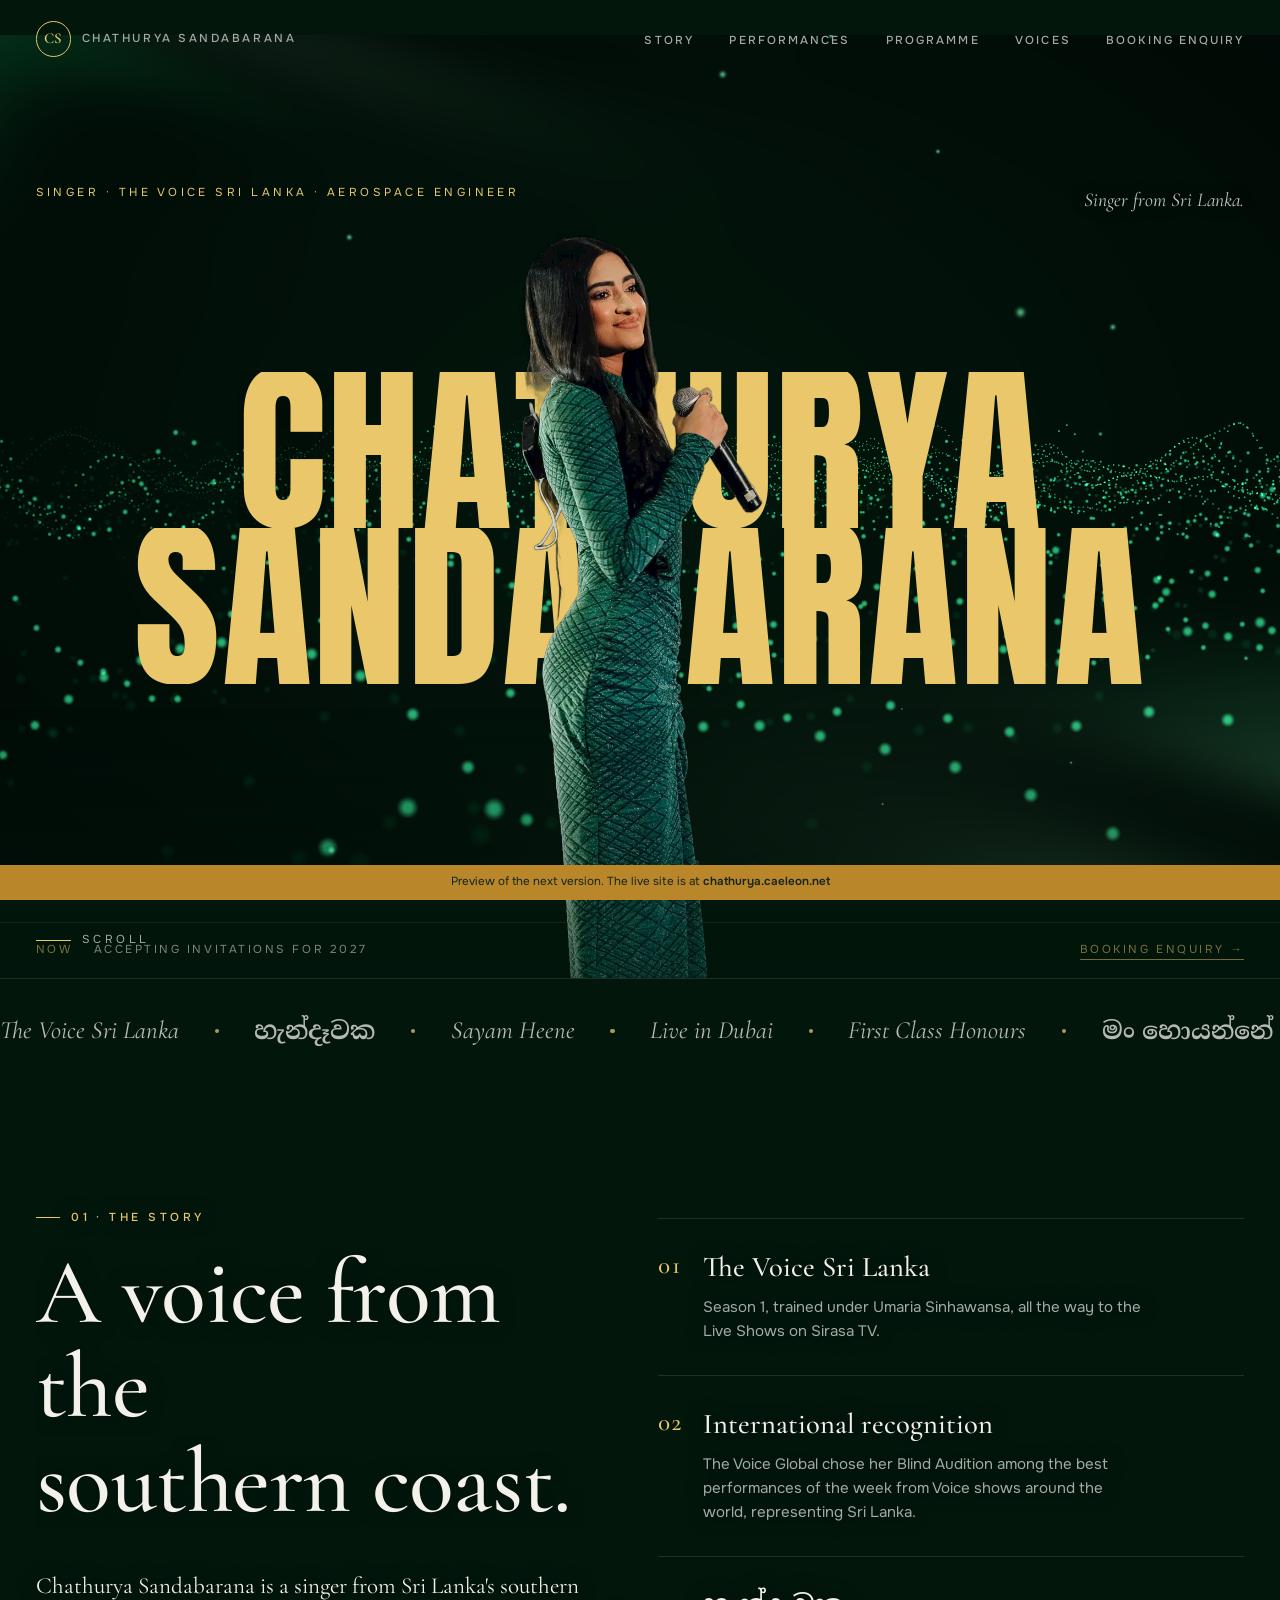
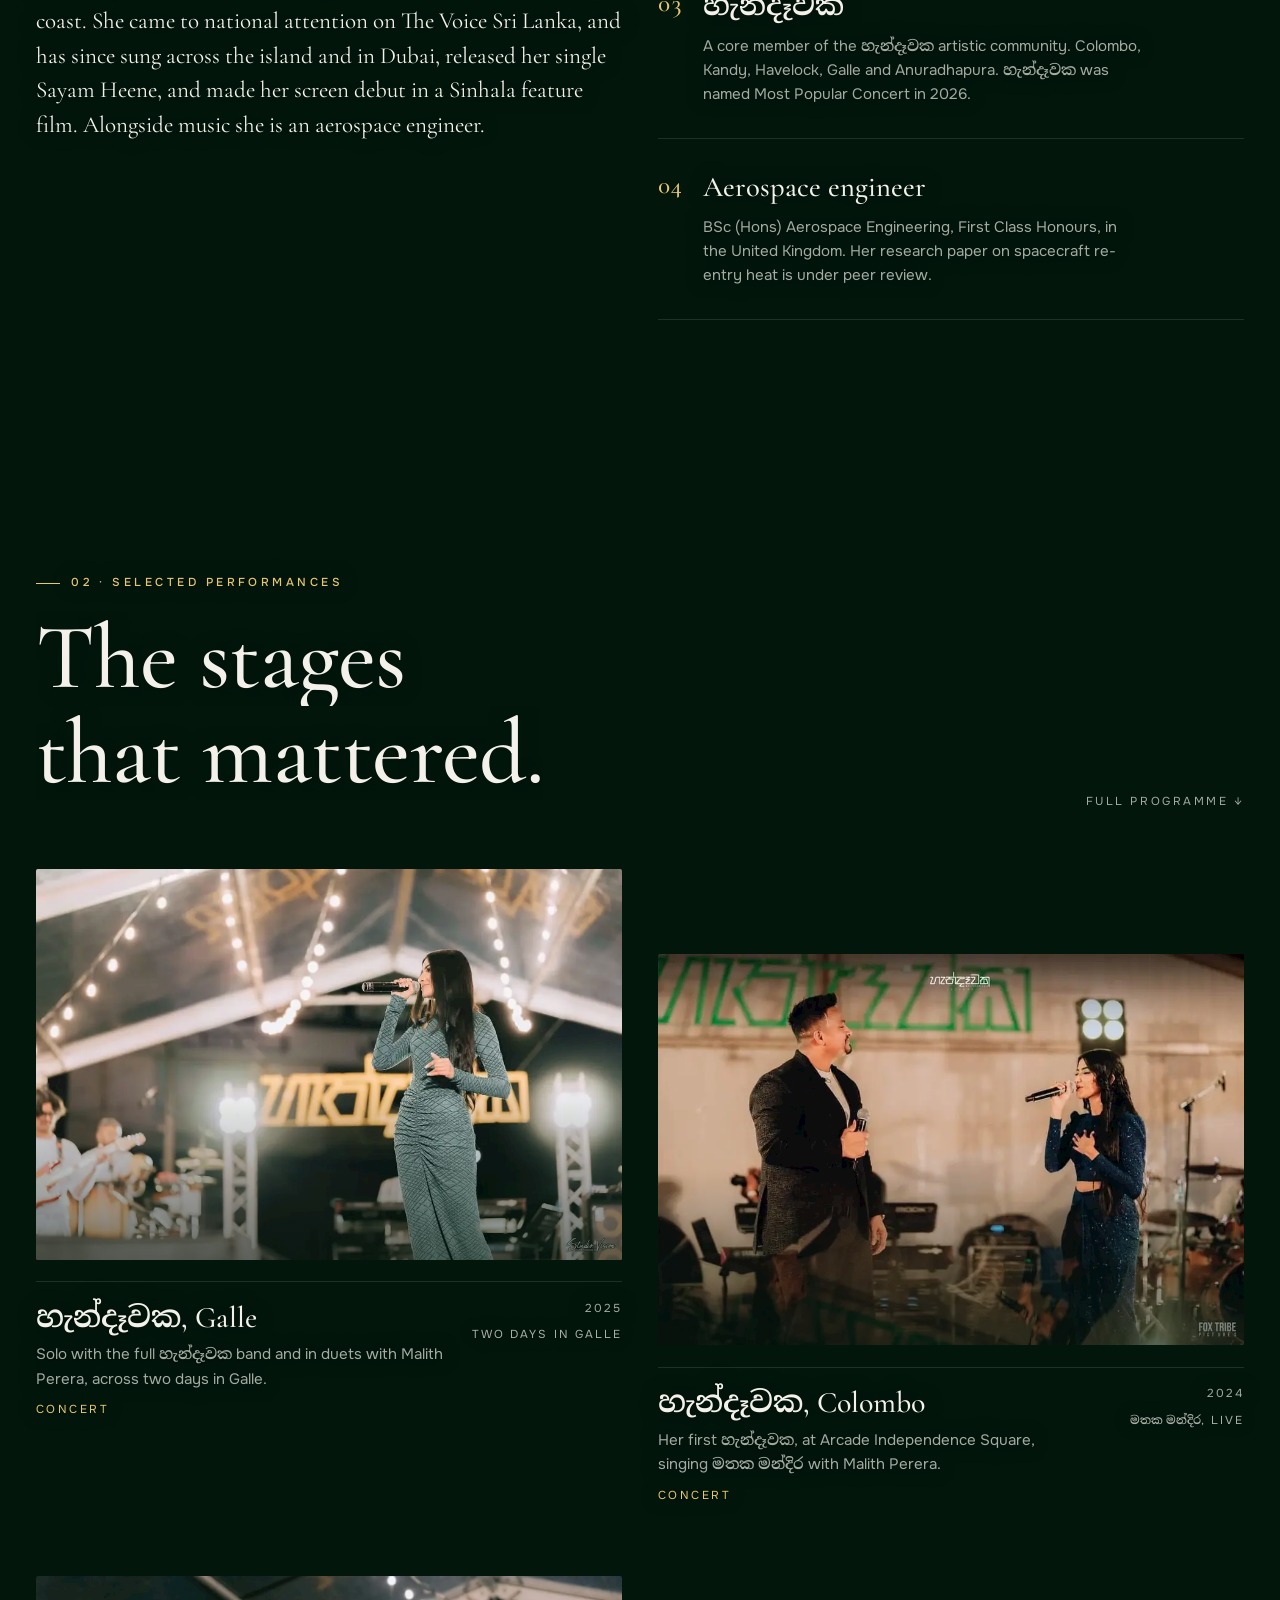
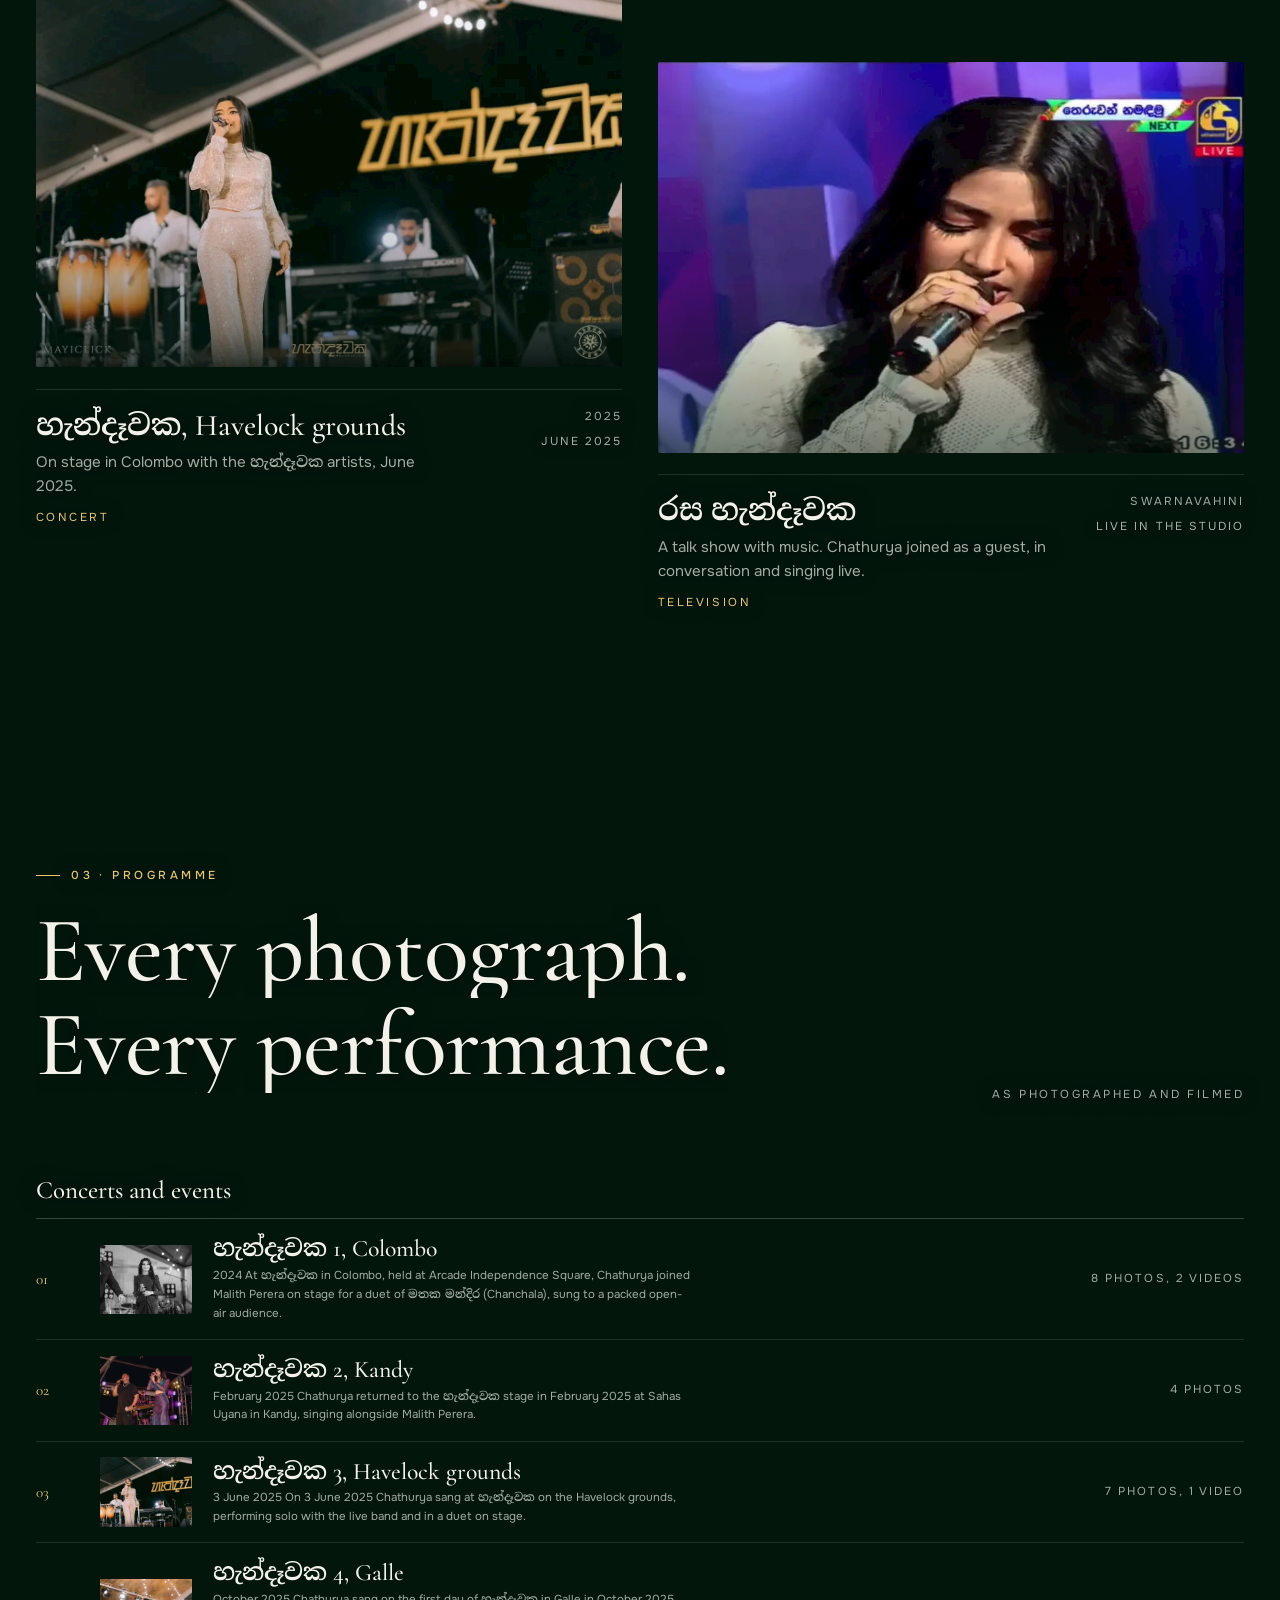
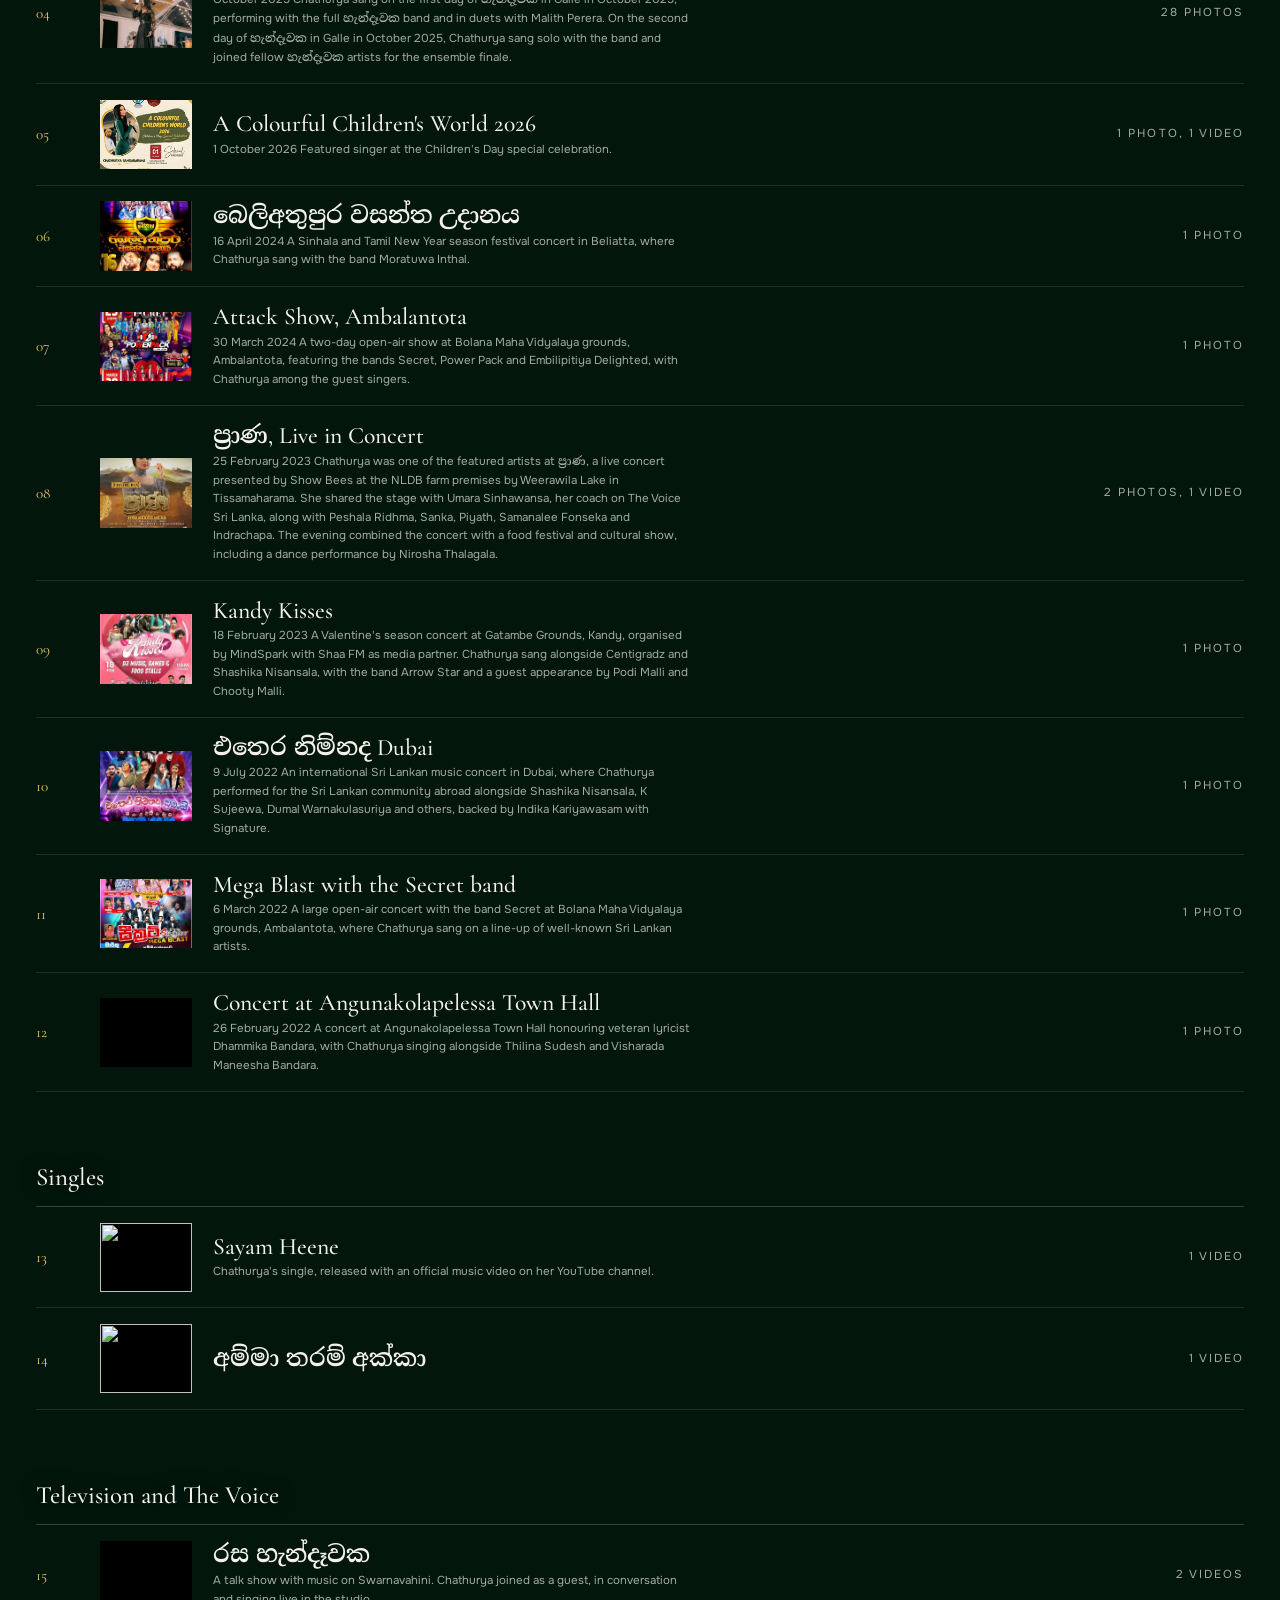
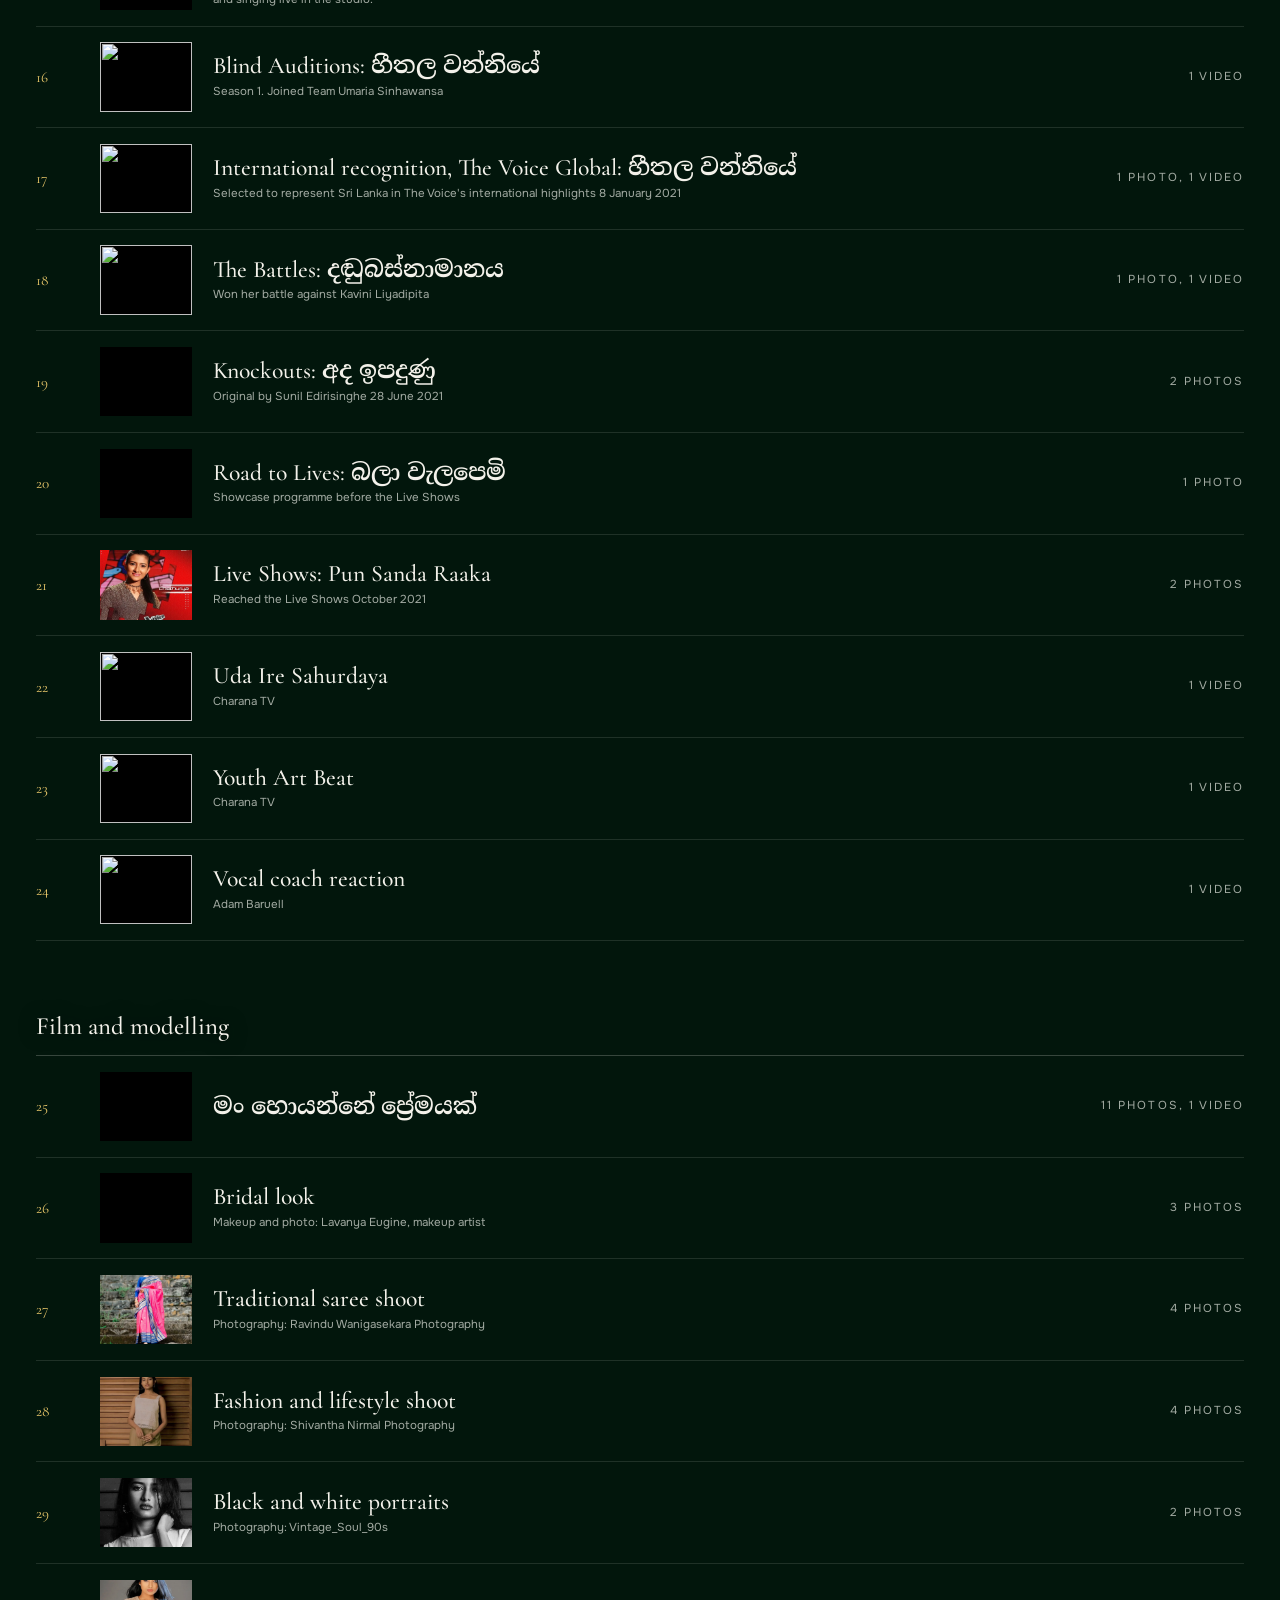
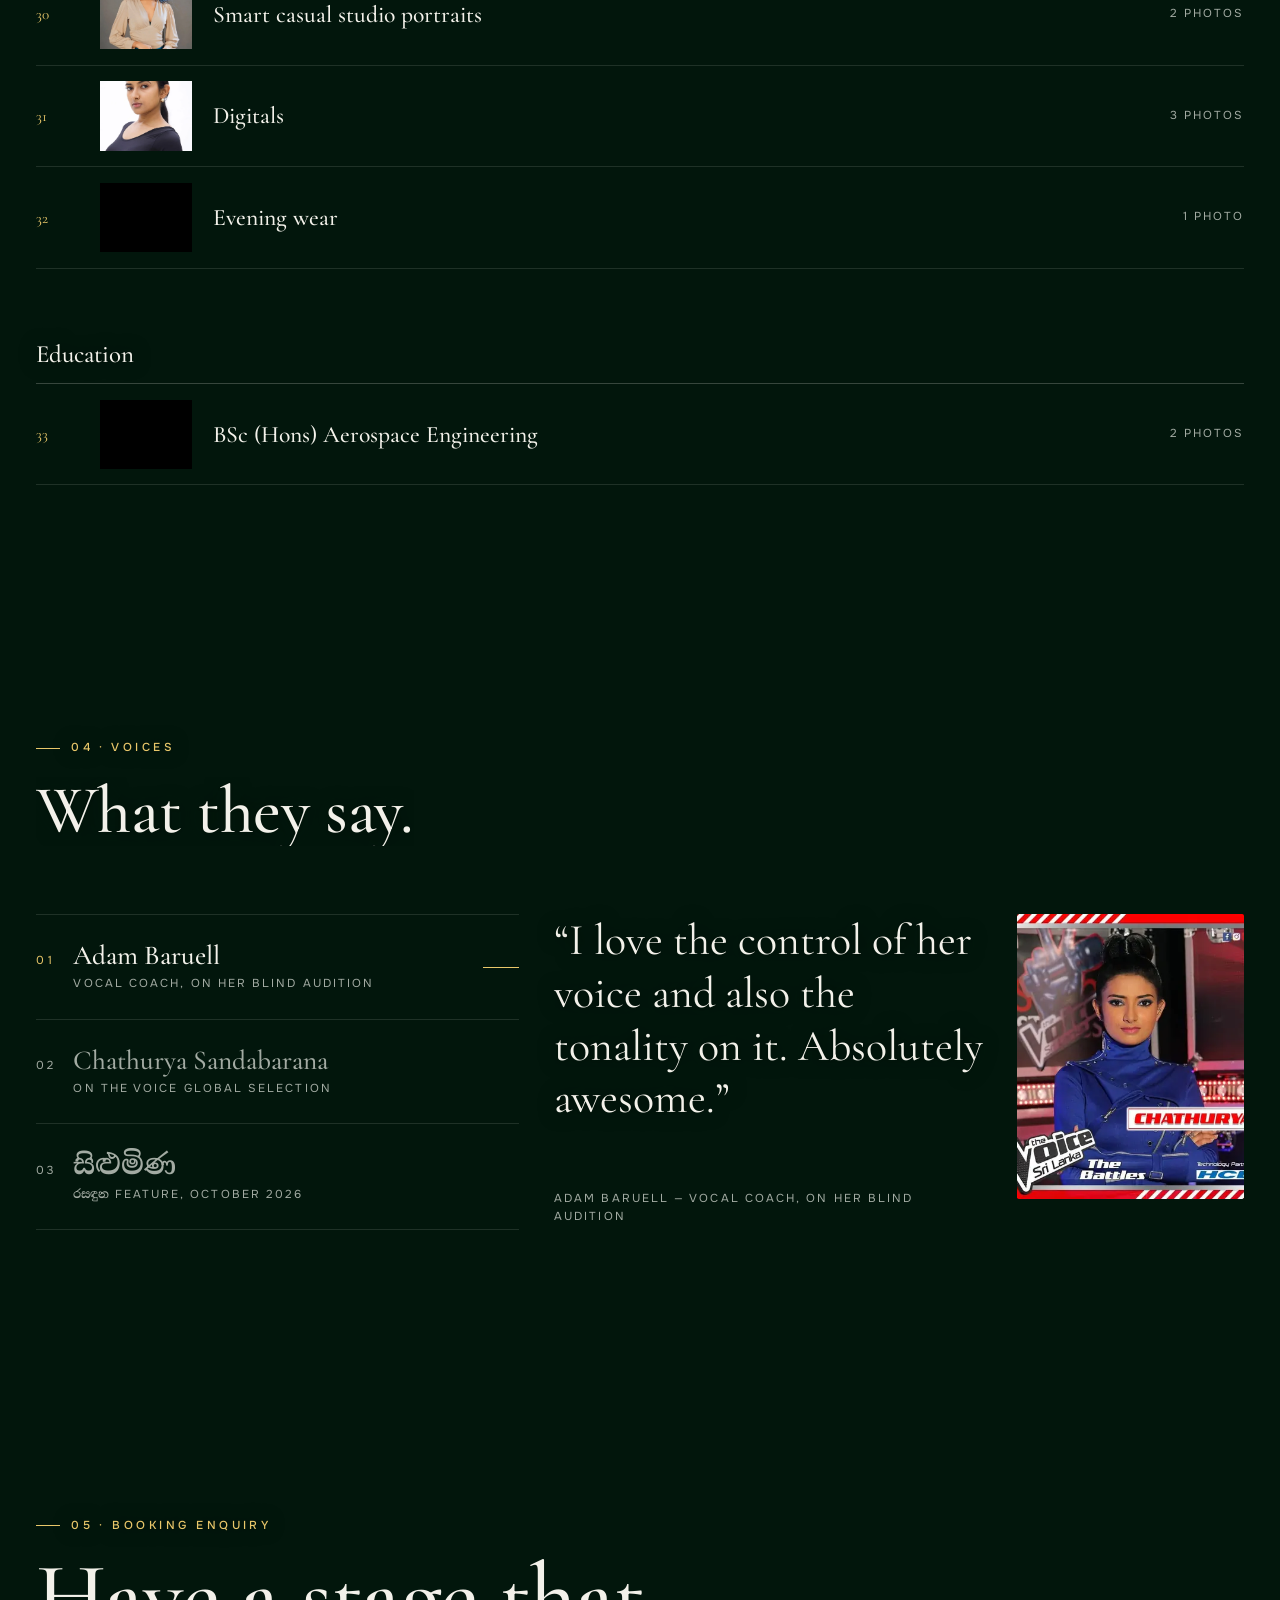
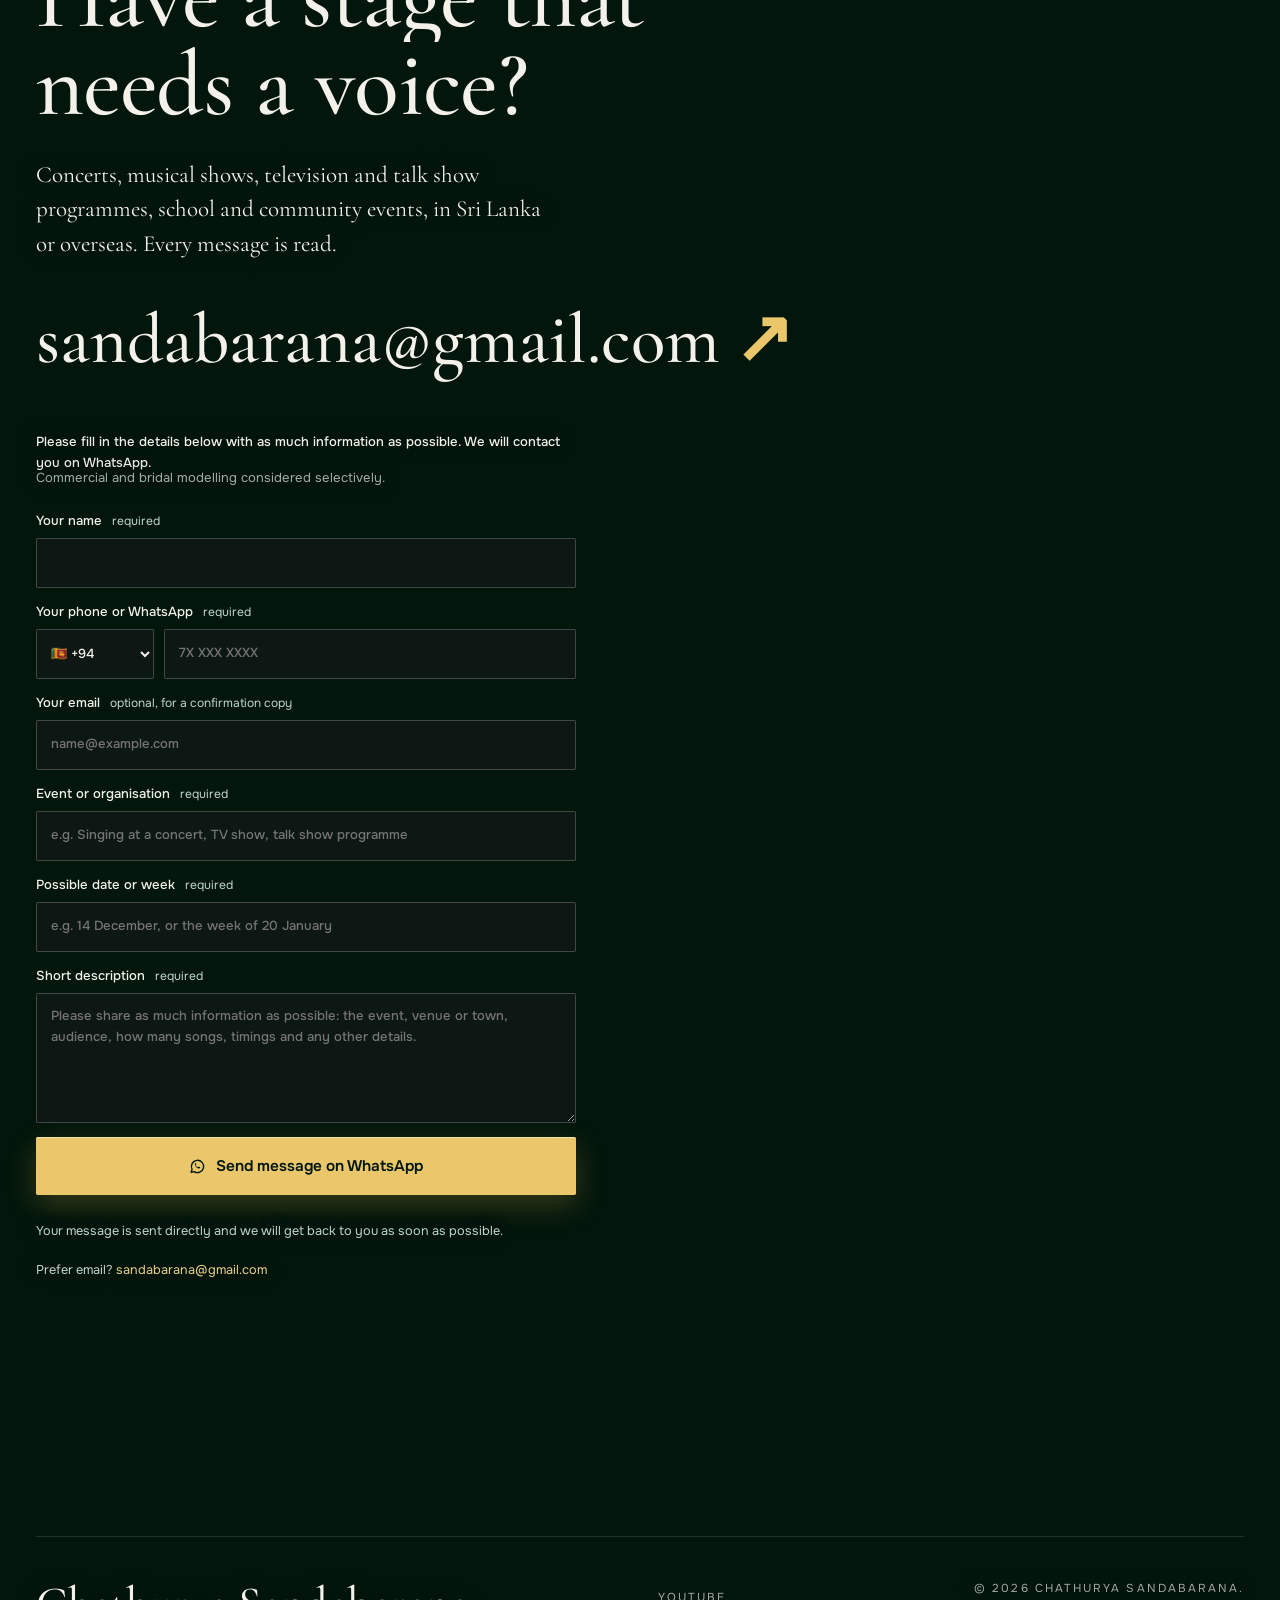
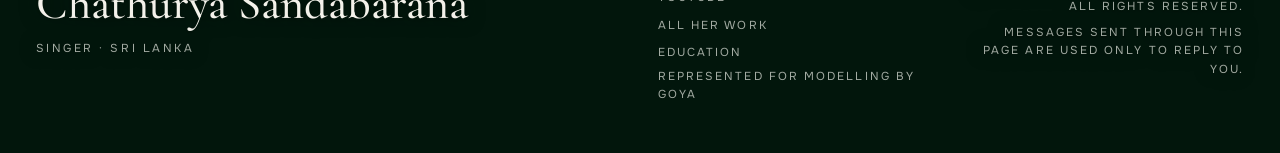
==== commit bc0dca0d: "Publish preview" ====
--- a/preview/index.html
+++ b/preview/index.html
@@ -983,7 +983,7 @@
   <p class="vcat">Television</p></button></li></ul></section><section class="sec prog" id="programme"><div class="vhead">
   <div><p class="eyebrow">03 &middot; Programme</p><h2 class="h-sec ser" data-reveal><span class="ln"><span class="in">Every photograph.</span></span><span class="ln"><span class="in">Every performance.</span></span></h2></div>
   <p class="lbl">As photographed and filmed</p></div>
-  <div class="pgroup"><h3 class="pgh">Concerts and events</h3><ul><li class="fade" data-reveal><button class="prow" data-gallery="handawaka-1" aria-label="Open Handawaka 1, Colombo"><span class="pn">01</span><span class="pth"><img src="assets/img/concerts-and-events__images__2024-handawaka-colombo-1-1066.webp" alt="" loading="lazy" decoding="async"></span><span class="pt"><span class="ptt"><span lang="si" class="si-t" title="Handawaka">හැන්දෑවක</span> 1, Colombo</span><span class="ptd">2024 At <span lang="si" class="si-t" title="Handawaka">හැන්දෑවක</span> in Colombo, held at Arcade Independence Square, Chathurya joined Malith Perera on stage for a duet of <span lang="si" class="si-t" title="Mathaka Mandira">මතක මන්දිර</span> (Chanchala), sung to a packed open-air audience.</span></span><span class="pm">8 photos, 2 videos</span></button></li><li class="fade" data-reveal><button class="prow" data-gallery="handawaka-2" aria-label="Open Handawaka 2, Kandy"><span class="pn">02</span><span class="pth"><img src="assets/img/concerts-and-events__images__2025-02-handawaka-kandy-1-828.webp" alt="" loading="lazy" decoding="async"></span><span class="pt"><span class="ptt"><span lang="si" class="si-t" title="Handawaka">හැන්දෑවක</span> 2, Kandy</span><span class="ptd">February 2025 Chathurya returned to the <span lang="si" class="si-t" title="Handawaka">හැන්දෑවක</span> stage in February 2025 at Sahas Uyana in Kandy, singing alongside Malith Perera.</span></span><span class="pm">4 photos</span></button></li><li class="fade" data-reveal><button class="prow" data-gallery="handawaka-3" aria-label="Open Handawaka 3, Havelock grounds"><span class="pn">03</span><span class="pth"><img src="assets/img/concerts-and-events__images__2025-06-03-handawaka-havelock-1-1280.webp" alt="" loading="lazy" decoding="async"></span><span class="pt"><span class="ptt"><span lang="si" class="si-t" title="Handawaka">හැන්දෑවක</span> 3, Havelock grounds</span><span class="ptd">3 June 2025 On 3 June 2025 Chathurya sang at <span lang="si" class="si-t" title="Handawaka">හැන්දෑවක</span> on the Havelock grounds, performing solo with the live band and in a duet on stage.</span></span><span class="pm">7 photos, 1 video</span></button></li><li class="fade" data-reveal><button class="prow" data-gallery="handawaka-4" aria-label="Open Handawaka 4, Galle"><span class="pn">04</span><span class="pth"><img src="assets/img/concerts-and-events__images__2025-10-handawaka-galle-day1-1-1000.webp" alt="" loading="lazy" decoding="async"></span><span class="pt"><span class="ptt"><span lang="si" class="si-t" title="Handawaka">හැන්දෑවක</span> 4, Galle</span><span class="ptd">October 2025 Chathurya sang on the first day of <span lang="si" class="si-t" title="Handawaka">හැන්දෑවක</span> in Galle in October 2025, performing with the full <span lang="si" class="si-t" title="Handawaka">හැන්දෑවක</span> band and in duets with Malith Perera. On the second day of <span lang="si" class="si-t" title="Handawaka">හැන්දෑවක</span> in Galle in October 2025, Chathurya sang solo with the band and joined fellow <span lang="si" class="si-t" title="Handawaka">හැන්දෑවක</span> artists for the ensemble finale.</span></span><span class="pm">28 photos</span></button></li><li class="fade" data-reveal><button class="prow" data-gallery="concert-2026-10-01-childrens-day-udayala" aria-label="Open A Colourful Children&#x27;s World 2026"><span class="pn">05</span><span class="pth"><img src="assets/img/concerts-and-events__images__2026-10-01-childrens-day-udayala-1400.webp" alt="" loading="lazy" decoding="async"></span><span class="pt"><span class="ptt">A Colourful Children&#x27;s World 2026</span><span class="ptd">1 October 2026 Featured singer at the Children&#x27;s Day special celebration.</span></span><span class="pm">1 photo, 1 video</span></button></li><li class="fade" data-reveal><button class="prow" data-gallery="concert-2024-04-16-beliatthapura-wasantha-udanaya" aria-label="Open Beliatthapura Wasantha Udanaya"><span class="pn">06</span><span class="pth"><img src="assets/img/concerts-and-events__images__2024-04-16-beliatthapura-wasantha-udanaya-poster-828.webp" alt="" loading="lazy" decoding="async"></span><span class="pt"><span class="ptt"><span lang="si" class="si-t" title="Beliatthapura Wasantha Udanaya">බෙලිඅතුපුර වසන්ත උදානය</span></span><span class="ptd">16 April 2024 A Sinhala and Tamil New Year season festival concert in Beliatta, where Chathurya sang with the band Moratuwa Inthal.</span></span><span class="pm">1 photo</span></button></li><li class="fade" data-reveal><button class="prow" data-gallery="concert-attack-show-ambalantota" aria-label="Open Attack Show, Ambalantota"><span class="pn">07</span><span class="pth"><img src="assets/img/concerts-and-events__images__03-30-attack-show-ambalantota-poster-797.webp" alt="" loading="lazy" decoding="async"></span><span class="pt"><span class="ptt">Attack Show, Ambalantota</span><span class="ptd">30 March 2024 A two-day open-air show at Bolana Maha Vidyalaya grounds, Ambalantota, featuring the bands Secret, Power Pack and Embilipitiya Delighted, with Chathurya among the guest singers.</span></span><span class="pm">1 photo</span></button></li><li class="fade" data-reveal><button class="prow" data-gallery="concert-2023-02-25-praana-live-in-concert" aria-label="Open Praana, Live in Concert"><span class="pn">08</span><span class="pth"><img src="assets/img/concerts-and-events__images__2023-02-25-praana-live-in-concert-poster-828.webp" alt="" loading="lazy" decoding="async"></span><span class="pt"><span class="ptt"><span lang="si" class="si-t" title="Praana">ප්‍රාණ</span>, Live in Concert</span><span class="ptd">25 February 2023 Chathurya was one of the featured artists at <span lang="si" class="si-t" title="Praana">ප්‍රාණ</span>, a live concert presented by Show Bees at the NLDB farm premises by Weerawila Lake in Tissamaharama. She shared the stage with Umara Sinhawansa, her coach on The Voice Sri Lanka, along with Peshala Ridhma, Sanka, Piyath, Samanalee Fonseka and Indrachapa. The evening combined the concert with a food festival and cultural show, including a dance performance by Nirosha Thalagala.</span></span><span class="pm">2 photos, 1 video</span></button></li><li class="fade" data-reveal><button class="prow" data-gallery="concert-kandy-kisses-gatambe" aria-label="Open Kandy Kisses"><span class="pn">09</span><span class="pth"><img src="assets/img/concerts-and-events__images__02-18-kandy-kisses-gatambe-poster-828.webp" alt="" loading="lazy" decoding="async"></span><span class="pt"><span class="ptt">Kandy Kisses</span><span class="ptd">18 February 2023 A Valentine&#x27;s season concert at Gatambe Grounds, Kandy, organised by MindSpark with Shaa FM as media partner. Chathurya sang alongside Centigradz and Shashika Nisansala, with the band Arrow Star and a guest appearance by Podi Malli and Chooty Malli.</span></span><span class="pm">1 photo</span></button></li><li class="fade" data-reveal><button class="prow" data-gallery="concert-2022-07-09-ethera-nimnada-dubai" aria-label="Open Ethera Nimnada Dubai"><span class="pn">10</span><span class="pth"><img src="assets/img/concerts-and-events__images__2022-07-09-ethera-nimnada-dubai-poster-828.webp" alt="" loading="lazy" decoding="async"></span><span class="pt"><span class="ptt"><span lang="si" class="si-t" title="Ethera Nimnada">එතෙර නිම්නද</span> Dubai</span><span class="ptd">9 July 2022 An international Sri Lankan music concert in Dubai, where Chathurya performed for the Sri Lankan community abroad alongside Shashika Nisansala, K Sujeewa, Dumal Warnakulasuriya and others, backed by Indika Kariyawasam with Signature.</span></span><span class="pm">1 photo</span></button></li><li class="fade" data-reveal><button class="prow" data-gallery="concert-secret-mega-blast-ambalantota" aria-label="Open Mega Blast with the Secret band"><span class="pn">11</span><span class="pth"><img src="assets/img/concerts-and-events__images__03-06-secret-mega-blast-ambalantota-poster-828.webp" alt="" loading="lazy" decoding="async"></span><span class="pt"><span class="ptt">Mega Blast with the Secret band</span><span class="ptd">6 March 2022 A large open-air concert with the band Secret at Bolana Maha Vidyalaya grounds, Ambalantota, where Chathurya sang on a line-up of well-known Sri Lankan artists.</span></span><span class="pm">1 photo</span></button></li><li class="fade" data-reveal><button class="prow" data-gallery="concert-2022-02-26-angunakolapelessa-concert" aria-label="Open Concert at Angunakolapelessa Town Hall"><span class="pn">12</span><span class="pth"><img src="assets/img/concerts-and-events__images__2022-02-26-angunakolapelessa-concert-poster-720.webp" alt="" loading="lazy" decoding="async"></span><span class="pt"><span class="ptt">Concert at Angunakolapelessa Town Hall</span><span class="ptd">26 February 2022 A concert at Angunakolapelessa Town Hall honouring veteran lyricist Dhammika Bandara, with Chathurya singing alongside Thilina Sudesh and Visharada Maneesha Bandara.</span></span><span class="pm">1 photo</span></button></li></ul></div><div class="pgroup"><h3 class="pgh">Singles</h3><ul><li class="fade" data-reveal><button class="prow" data-gallery="song-sayam-heene" aria-label="Open Sayam Heene"><span class="pn">13</span><span class="pth"><img src="https://i.ytimg.com/vi/4JqXkidcFCc/hqdefault.jpg" alt="" loading="lazy" decoding="async"></span><span class="pt"><span class="ptt">Sayam Heene</span><span class="ptd">Chathurya&#x27;s single, released with an official music video on her YouTube channel.</span></span><span class="pm">1 video</span></button></li><li class="fade" data-reveal><button class="prow" data-gallery="song-amma-tharam-akka" aria-label="Open Amma Tharam Akka"><span class="pn">14</span><span class="pth"><img src="https://i.ytimg.com/vi/C_ibs-_HYC0/hqdefault.jpg" alt="" loading="lazy" decoding="async"></span><span class="pt"><span class="ptt"><span lang="si" class="si-t" title="Amma Tharam Akka">අම්මා තරම් අක්කා</span></span></span><span class="pm">1 video</span></button></li></ul></div><div class="pgroup"><h3 class="pgh">Television and The Voice</h3><ul><li class="fade" data-reveal><button class="prow" data-gallery="tv-swarnavahini-rasa-handawaka" aria-label="Open Rasa Handawaka"><span class="pn">15</span><span class="pth"><img src="content/television/videos/swarnavahini-rasa-handawaka-1.jpg" alt="" loading="lazy" decoding="async"></span><span class="pt"><span class="ptt"><span lang="si" class="si-t" title="Rasa Handawaka">රස හැන්දෑවක</span></span><span class="ptd">A talk show with music on Swarnavahini. Chathurya joined as a guest, in conversation and singing live in the studio.</span></span><span class="pm">2 videos</span></button></li><li class="fade" data-reveal><button class="prow" data-gallery="voice-blind-audition" aria-label="Open Blind Auditions: Hithala Wanniye"><span class="pn">16</span><span class="pth"><img src="https://i.ytimg.com/vi/loiP_i2w4II/hqdefault.jpg" alt="" loading="lazy" decoding="async"></span><span class="pt"><span class="ptt">Blind Auditions: <span lang="si" class="si-t" title="Hithala Wanniye">හීතල වන්නියේ</span></span><span class="ptd">Season 1. Joined Team Umaria Sinhawansa</span></span><span class="pm">1 video</span></button></li><li class="fade" data-reveal><button class="prow" data-gallery="voice-best-of-the-week" aria-label="Open International recognition, The Voice Global: Hithala Wanniye"><span class="pn">17</span><span class="pth"><img src="https://i.ytimg.com/vi/JatYDHP0ARc/hqdefault.jpg" alt="" loading="lazy" decoding="async"></span><span class="pt"><span class="ptt">International recognition, The Voice Global: <span lang="si" class="si-t" title="Hithala Wanniye">හීතල වන්නියේ</span></span><span class="ptd">Selected to represent Sri Lanka in The Voice&#x27;s international highlights 8 January 2021</span></span><span class="pm">1 photo, 1 video</span></button></li><li class="fade" data-reveal><button class="prow" data-gallery="voice-battles" aria-label="Open The Battles: Dadubasnamanaya"><span class="pn">18</span><span class="pth"><img src="https://i.ytimg.com/vi/Mi-GWA1FGIs/hqdefault.jpg" alt="" loading="lazy" decoding="async"></span><span class="pt"><span class="ptt">The Battles: <span lang="si" class="si-t" title="Dadubasnamanaya">දඬුබස්නාමානය</span></span><span class="ptd">Won her battle against Kavini Liyadipita</span></span><span class="pm">1 photo, 1 video</span></button></li><li class="fade" data-reveal><button class="prow" data-gallery="voice-knockouts" aria-label="Open Knockouts: Ada Ipadunu"><span class="pn">19</span><span class="pth"><img src="assets/img/the-voice__images__the-voice-knockouts-official-portrait-1-960.webp" alt="" loading="lazy" decoding="async"></span><span class="pt"><span class="ptt">Knockouts: <span lang="si" class="si-t" title="Ada Ipadunu">අද ඉපදුණු</span></span><span class="ptd">Original by Sunil Edirisinghe 28 June 2021</span></span><span class="pm">2 photos</span></button></li><li class="fade" data-reveal><button class="prow" data-gallery="voice-road-to-lives" aria-label="Open Road to Lives: Bala Walapemi"><span class="pn">20</span><span class="pth"><img src="assets/img/the-voice__images__the-voice-road-to-lives-group-performance-828.webp" alt="" loading="lazy" decoding="async"></span><span class="pt"><span class="ptt">Road to Lives: <span lang="si" class="si-t" title="Bala Walapemi">බලා වැලපෙමි</span></span><span class="ptd">Showcase programme before the Live Shows</span></span><span class="pm">1 photo</span></button></li><li class="fade" data-reveal><button class="prow" data-gallery="voice-live-shows" aria-label="Open Live Shows: Pun Sanda Raaka"><span class="pn">21</span><span class="pth"><img src="assets/img/the-voice__images__the-voice-live-shows-official-portrait-1080.webp" alt="" loading="lazy" decoding="async"></span><span class="pt"><span class="ptt">Live Shows: Pun Sanda Raaka</span><span class="ptd">Reached the Live Shows October 2021</span></span><span class="pm">2 photos</span></button></li><li class="fade" data-reveal><button class="prow" data-gallery="tv-charana-tv-uda-ire-sahurdaya" aria-label="Open Uda Ire Sahurdaya"><span class="pn">22</span><span class="pth"><img src="https://i.ytimg.com/vi/yMjjRFdqDAU/hqdefault.jpg" alt="" loading="lazy" decoding="async"></span><span class="pt"><span class="ptt">Uda Ire Sahurdaya</span><span class="ptd">Charana TV</span></span><span class="pm">1 video</span></button></li><li class="fade" data-reveal><button class="prow" data-gallery="tv-charana-tv-youth-art-beat" aria-label="Open Youth Art Beat"><span class="pn">23</span><span class="pth"><img src="https://i.ytimg.com/vi/qExKk7FxCGQ/hqdefault.jpg" alt="" loading="lazy" decoding="async"></span><span class="pt"><span class="ptt">Youth Art Beat</span><span class="ptd">Charana TV</span></span><span class="pm">1 video</span></button></li><li class="fade" data-reveal><button class="prow" data-gallery="voice-coach" aria-label="Open Vocal coach reaction"><span class="pn">24</span><span class="pth"><img src="https://i.ytimg.com/vi/8pR_vEtabqI/hqdefault.jpg" alt="" loading="lazy" decoding="async"></span><span class="pt"><span class="ptt">Vocal coach reaction</span><span class="ptd">Adam Baruell</span></span><span class="pm">1 video</span></button></li></ul></div><div class="pgroup"><h3 class="pgh">Film and modelling</h3><ul><li class="fade" data-reveal><button class="prow" data-gallery="film" aria-label="Open Man Hoyanne Premayak"><span class="pn">25</span><span class="pth"><img src="assets/img/film__images__man-hoyanne-premayak-profile-836.webp" alt="" loading="lazy" decoding="async"></span><span class="pt"><span class="ptt"><span lang="si" class="si-t" title="Man Hoyanne Premayak">මං හොයන්නේ ප්‍රේමයක්</span></span></span><span class="pm">11 photos, 1 video</span></button></li><li class="fade" data-reveal><button class="prow" data-gallery="modelling-bridal-lavanya-eugine" aria-label="Open Bridal look"><span class="pn">26</span><span class="pth"><img src="assets/img/modelling__images__lavanya-eugine-bridal-seated-1080.webp" alt="" loading="lazy" decoding="async"></span><span class="pt"><span class="ptt">Bridal look</span><span class="ptd">Makeup and photo: Lavanya Eugine, makeup artist</span></span><span class="pm">3 photos</span></button></li><li class="fade" data-reveal><button class="prow" data-gallery="modelling-saree-shoot-ravindu-wanigasekara" aria-label="Open Traditional saree shoot"><span class="pn">27</span><span class="pth"><img src="assets/img/modelling__images__ravindu-wanigasekara-saree-shoot-steps-1064.webp" alt="" loading="lazy" decoding="async"></span><span class="pt"><span class="ptt">Traditional saree shoot</span><span class="ptd">Photography: Ravindu Wanigasekara Photography</span></span><span class="pm">4 photos</span></button></li><li class="fade" data-reveal><button class="prow" data-gallery="modelling-fashion-shivantha-nirmal" aria-label="Open Fashion and lifestyle shoot"><span class="pn">28</span><span class="pth"><img src="assets/img/modelling__images__shivantha-nirmal-standing-1080.webp" alt="" loading="lazy" decoding="async"></span><span class="pt"><span class="ptt">Fashion and lifestyle shoot</span><span class="ptd">Photography: Shivantha Nirmal Photography</span></span><span class="pm">4 photos</span></button></li><li class="fade" data-reveal><button class="prow" data-gallery="modelling-portrait-vintage-soul-90s" aria-label="Open Black and white portraits"><span class="pn">29</span><span class="pth"><img src="assets/img/modelling__images__vintage-soul-90s-portrait-1-718.webp" alt="" loading="lazy" decoding="async"></span><span class="pt"><span class="ptt">Black and white portraits</span><span class="ptd">Photography: Vintage_Soul_90s</span></span><span class="pm">2 photos</span></button></li></ul></div><div class="pgroup"><h3 class="pgh">Education</h3><ul><li class="fade" data-reveal><button class="prow" data-gallery="education" aria-label="Open BSc (Hons) Aerospace Engineering"><span class="pn">30</span><span class="pth"><img src="assets/img/education__images__2026-graduation-kingston-class-of-2026-1200.webp" alt="" loading="lazy" decoding="async"></span><span class="pt"><span class="ptt">BSc (Hons) Aerospace Engineering</span></span><span class="pm">2 photos</span></button></li></ul></div></section><section class="sec" id="voices"><div class="vhead"><div><p class="eyebrow">04 &middot; Voices</p><h2 class="h-mid ser" data-reveal><span class="ln"><span class="in">What they say.</span></span></h2></div></div>
+  <div class="pgroup"><h3 class="pgh">Concerts and events</h3><ul><li class="fade" data-reveal><button class="prow" data-gallery="handawaka-1" aria-label="Open Handawaka 1, Colombo"><span class="pn">01</span><span class="pth"><img src="assets/img/concerts-and-events__images__2024-handawaka-colombo-1-1066.webp" alt="" loading="lazy" decoding="async"></span><span class="pt"><span class="ptt"><span lang="si" class="si-t" title="Handawaka">හැන්දෑවක</span> 1, Colombo</span><span class="ptd">2024 At <span lang="si" class="si-t" title="Handawaka">හැන්දෑවක</span> in Colombo, held at Arcade Independence Square, Chathurya joined Malith Perera on stage for a duet of <span lang="si" class="si-t" title="Mathaka Mandira">මතක මන්දිර</span> (Chanchala), sung to a packed open-air audience.</span></span><span class="pm">8 photos, 2 videos</span></button></li><li class="fade" data-reveal><button class="prow" data-gallery="handawaka-2" aria-label="Open Handawaka 2, Kandy"><span class="pn">02</span><span class="pth"><img src="assets/img/concerts-and-events__images__2025-02-handawaka-kandy-1-828.webp" alt="" loading="lazy" decoding="async"></span><span class="pt"><span class="ptt"><span lang="si" class="si-t" title="Handawaka">හැන්දෑවක</span> 2, Kandy</span><span class="ptd">February 2025 Chathurya returned to the <span lang="si" class="si-t" title="Handawaka">හැන්දෑවක</span> stage in February 2025 at Sahas Uyana in Kandy, singing alongside Malith Perera.</span></span><span class="pm">4 photos</span></button></li><li class="fade" data-reveal><button class="prow" data-gallery="handawaka-3" aria-label="Open Handawaka 3, Havelock grounds"><span class="pn">03</span><span class="pth"><img src="assets/img/concerts-and-events__images__2025-06-03-handawaka-havelock-1-1280.webp" alt="" loading="lazy" decoding="async"></span><span class="pt"><span class="ptt"><span lang="si" class="si-t" title="Handawaka">හැන්දෑවක</span> 3, Havelock grounds</span><span class="ptd">3 June 2025 On 3 June 2025 Chathurya sang at <span lang="si" class="si-t" title="Handawaka">හැන්දෑවක</span> on the Havelock grounds, performing solo with the live band and in a duet on stage.</span></span><span class="pm">7 photos, 1 video</span></button></li><li class="fade" data-reveal><button class="prow" data-gallery="handawaka-4" aria-label="Open Handawaka 4, Galle"><span class="pn">04</span><span class="pth"><img src="assets/img/concerts-and-events__images__2025-10-handawaka-galle-day1-1-1000.webp" alt="" loading="lazy" decoding="async"></span><span class="pt"><span class="ptt"><span lang="si" class="si-t" title="Handawaka">හැන්දෑවක</span> 4, Galle</span><span class="ptd">October 2025 Chathurya sang on the first day of <span lang="si" class="si-t" title="Handawaka">හැන්දෑවක</span> in Galle in October 2025, performing with the full <span lang="si" class="si-t" title="Handawaka">හැන්දෑවක</span> band and in duets with Malith Perera. On the second day of <span lang="si" class="si-t" title="Handawaka">හැන්දෑවක</span> in Galle in October 2025, Chathurya sang solo with the band and joined fellow <span lang="si" class="si-t" title="Handawaka">හැන්දෑවක</span> artists for the ensemble finale.</span></span><span class="pm">28 photos</span></button></li><li class="fade" data-reveal><button class="prow" data-gallery="concert-2026-10-01-childrens-day-udayala" aria-label="Open A Colourful Children&#x27;s World 2026"><span class="pn">05</span><span class="pth"><img src="assets/img/concerts-and-events__images__2026-10-01-childrens-day-udayala-1400.webp" alt="" loading="lazy" decoding="async"></span><span class="pt"><span class="ptt">A Colourful Children&#x27;s World 2026</span><span class="ptd">1 October 2026 Featured singer at the Children&#x27;s Day special celebration.</span></span><span class="pm">1 photo, 1 video</span></button></li><li class="fade" data-reveal><button class="prow" data-gallery="concert-2024-04-16-beliatthapura-wasantha-udanaya" aria-label="Open Beliatthapura Wasantha Udanaya"><span class="pn">06</span><span class="pth"><img src="assets/img/concerts-and-events__images__2024-04-16-beliatthapura-wasantha-udanaya-poster-828.webp" alt="" loading="lazy" decoding="async"></span><span class="pt"><span class="ptt"><span lang="si" class="si-t" title="Beliatthapura Wasantha Udanaya">බෙලිඅතුපුර වසන්ත උදානය</span></span><span class="ptd">16 April 2024 A Sinhala and Tamil New Year season festival concert in Beliatta, where Chathurya sang with the band Moratuwa Inthal.</span></span><span class="pm">1 photo</span></button></li><li class="fade" data-reveal><button class="prow" data-gallery="concert-attack-show-ambalantota" aria-label="Open Attack Show, Ambalantota"><span class="pn">07</span><span class="pth"><img src="assets/img/concerts-and-events__images__03-30-attack-show-ambalantota-poster-797.webp" alt="" loading="lazy" decoding="async"></span><span class="pt"><span class="ptt">Attack Show, Ambalantota</span><span class="ptd">30 March 2024 A two-day open-air show at Bolana Maha Vidyalaya grounds, Ambalantota, featuring the bands Secret, Power Pack and Embilipitiya Delighted, with Chathurya among the guest singers.</span></span><span class="pm">1 photo</span></button></li><li class="fade" data-reveal><button class="prow" data-gallery="concert-2023-02-25-praana-live-in-concert" aria-label="Open Praana, Live in Concert"><span class="pn">08</span><span class="pth"><img src="assets/img/concerts-and-events__images__2023-02-25-praana-live-in-concert-poster-828.webp" alt="" loading="lazy" decoding="async"></span><span class="pt"><span class="ptt"><span lang="si" class="si-t" title="Praana">ප්‍රාණ</span>, Live in Concert</span><span class="ptd">25 February 2023 Chathurya was one of the featured artists at <span lang="si" class="si-t" title="Praana">ප්‍රාණ</span>, a live concert presented by Show Bees at the NLDB farm premises by Weerawila Lake in Tissamaharama. She shared the stage with Umara Sinhawansa, her coach on The Voice Sri Lanka, along with Peshala Ridhma, Sanka, Piyath, Samanalee Fonseka and Indrachapa. The evening combined the concert with a food festival and cultural show, including a dance performance by Nirosha Thalagala.</span></span><span class="pm">2 photos, 1 video</span></button></li><li class="fade" data-reveal><button class="prow" data-gallery="concert-kandy-kisses-gatambe" aria-label="Open Kandy Kisses"><span class="pn">09</span><span class="pth"><img src="assets/img/concerts-and-events__images__02-18-kandy-kisses-gatambe-poster-828.webp" alt="" loading="lazy" decoding="async"></span><span class="pt"><span class="ptt">Kandy Kisses</span><span class="ptd">18 February 2023 A Valentine&#x27;s season concert at Gatambe Grounds, Kandy, organised by MindSpark with Shaa FM as media partner. Chathurya sang alongside Centigradz and Shashika Nisansala, with the band Arrow Star and a guest appearance by Podi Malli and Chooty Malli.</span></span><span class="pm">1 photo</span></button></li><li class="fade" data-reveal><button class="prow" data-gallery="concert-2022-07-09-ethera-nimnada-dubai" aria-label="Open Ethera Nimnada Dubai"><span class="pn">10</span><span class="pth"><img src="assets/img/concerts-and-events__images__2022-07-09-ethera-nimnada-dubai-poster-828.webp" alt="" loading="lazy" decoding="async"></span><span class="pt"><span class="ptt"><span lang="si" class="si-t" title="Ethera Nimnada">එතෙර නිම්නද</span> Dubai</span><span class="ptd">9 July 2022 An international Sri Lankan music concert in Dubai, where Chathurya performed for the Sri Lankan community abroad alongside Shashika Nisansala, K Sujeewa, Dumal Warnakulasuriya and others, backed by Indika Kariyawasam with Signature.</span></span><span class="pm">1 photo</span></button></li><li class="fade" data-reveal><button class="prow" data-gallery="concert-secret-mega-blast-ambalantota" aria-label="Open Mega Blast with the Secret band"><span class="pn">11</span><span class="pth"><img src="assets/img/concerts-and-events__images__03-06-secret-mega-blast-ambalantota-poster-828.webp" alt="" loading="lazy" decoding="async"></span><span class="pt"><span class="ptt">Mega Blast with the Secret band</span><span class="ptd">6 March 2022 A large open-air concert with the band Secret at Bolana Maha Vidyalaya grounds, Ambalantota, where Chathurya sang on a line-up of well-known Sri Lankan artists.</span></span><span class="pm">1 photo</span></button></li><li class="fade" data-reveal><button class="prow" data-gallery="concert-2022-02-26-angunakolapelessa-concert" aria-label="Open Concert at Angunakolapelessa Town Hall"><span class="pn">12</span><span class="pth"><img src="assets/img/concerts-and-events__images__2022-02-26-angunakolapelessa-concert-poster-720.webp" alt="" loading="lazy" decoding="async"></span><span class="pt"><span class="ptt">Concert at Angunakolapelessa Town Hall</span><span class="ptd">26 February 2022 A concert at Angunakolapelessa Town Hall honouring veteran lyricist Dhammika Bandara, with Chathurya singing alongside Thilina Sudesh and Visharada Maneesha Bandara.</span></span><span class="pm">1 photo</span></button></li></ul></div><div class="pgroup"><h3 class="pgh">Singles</h3><ul><li class="fade" data-reveal><button class="prow" data-gallery="song-sayam-heene" aria-label="Open Sayam Heene"><span class="pn">13</span><span class="pth"><img src="https://i.ytimg.com/vi/4JqXkidcFCc/hqdefault.jpg" alt="" loading="lazy" decoding="async"></span><span class="pt"><span class="ptt">Sayam Heene</span><span class="ptd">Chathurya&#x27;s single, released with an official music video on her YouTube channel.</span></span><span class="pm">1 video</span></button></li><li class="fade" data-reveal><button class="prow" data-gallery="song-amma-tharam-akka" aria-label="Open Amma Tharam Akka"><span class="pn">14</span><span class="pth"><img src="https://i.ytimg.com/vi/C_ibs-_HYC0/hqdefault.jpg" alt="" loading="lazy" decoding="async"></span><span class="pt"><span class="ptt"><span lang="si" class="si-t" title="Amma Tharam Akka">අම්මා තරම් අක්කා</span></span></span><span class="pm">1 video</span></button></li></ul></div><div class="pgroup"><h3 class="pgh">Television and The Voice</h3><ul><li class="fade" data-reveal><button class="prow" data-gallery="tv-swarnavahini-rasa-handawaka" aria-label="Open Rasa Handawaka"><span class="pn">15</span><span class="pth"><img src="content/television/videos/swarnavahini-rasa-handawaka-1.jpg" alt="" loading="lazy" decoding="async"></span><span class="pt"><span class="ptt"><span lang="si" class="si-t" title="Rasa Handawaka">රස හැන්දෑවක</span></span><span class="ptd">A talk show with music on Swarnavahini. Chathurya joined as a guest, in conversation and singing live in the studio.</span></span><span class="pm">2 videos</span></button></li><li class="fade" data-reveal><button class="prow" data-gallery="voice-blind-audition" aria-label="Open Blind Auditions: Hithala Wanniye"><span class="pn">16</span><span class="pth"><img src="https://i.ytimg.com/vi/loiP_i2w4II/hqdefault.jpg" alt="" loading="lazy" decoding="async"></span><span class="pt"><span class="ptt">Blind Auditions: <span lang="si" class="si-t" title="Hithala Wanniye">හීතල වන්නියේ</span></span><span class="ptd">Season 1. Joined Team Umaria Sinhawansa</span></span><span class="pm">1 video</span></button></li><li class="fade" data-reveal><button class="prow" data-gallery="voice-best-of-the-week" aria-label="Open International recognition, The Voice Global: Hithala Wanniye"><span class="pn">17</span><span class="pth"><img src="https://i.ytimg.com/vi/JatYDHP0ARc/hqdefault.jpg" alt="" loading="lazy" decoding="async"></span><span class="pt"><span class="ptt">International recognition, The Voice Global: <span lang="si" class="si-t" title="Hithala Wanniye">හීතල වන්නියේ</span></span><span class="ptd">Selected to represent Sri Lanka in The Voice&#x27;s international highlights 8 January 2021</span></span><span class="pm">1 photo, 1 video</span></button></li><li class="fade" data-reveal><button class="prow" data-gallery="voice-battles" aria-label="Open The Battles: Dadubasnamanaya"><span class="pn">18</span><span class="pth"><img src="https://i.ytimg.com/vi/Mi-GWA1FGIs/hqdefault.jpg" alt="" loading="lazy" decoding="async"></span><span class="pt"><span class="ptt">The Battles: <span lang="si" class="si-t" title="Dadubasnamanaya">දඬුබස්නාමානය</span></span><span class="ptd">Won her battle against Kavini Liyadipita</span></span><span class="pm">1 photo, 1 video</span></button></li><li class="fade" data-reveal><button class="prow" data-gallery="voice-knockouts" aria-label="Open Knockouts: Ada Ipadunu"><span class="pn">19</span><span class="pth"><img src="assets/img/the-voice__images__the-voice-knockouts-official-portrait-1-960.webp" alt="" loading="lazy" decoding="async"></span><span class="pt"><span class="ptt">Knockouts: <span lang="si" class="si-t" title="Ada Ipadunu">අද ඉපදුණු</span></span><span class="ptd">Original by Sunil Edirisinghe 28 June 2021</span></span><span class="pm">2 photos</span></button></li><li class="fade" data-reveal><button class="prow" data-gallery="voice-road-to-lives" aria-label="Open Road to Lives: Bala Walapemi"><span class="pn">20</span><span class="pth"><img src="assets/img/the-voice__images__the-voice-road-to-lives-group-performance-828.webp" alt="" loading="lazy" decoding="async"></span><span class="pt"><span class="ptt">Road to Lives: <span lang="si" class="si-t" title="Bala Walapemi">බලා වැලපෙමි</span></span><span class="ptd">Showcase programme before the Live Shows</span></span><span class="pm">1 photo</span></button></li><li class="fade" data-reveal><button class="prow" data-gallery="voice-live-shows" aria-label="Open Live Shows: Pun Sanda Raaka"><span class="pn">21</span><span class="pth"><img src="assets/img/the-voice__images__the-voice-live-shows-official-portrait-1080.webp" alt="" loading="lazy" decoding="async"></span><span class="pt"><span class="ptt">Live Shows: Pun Sanda Raaka</span><span class="ptd">Reached the Live Shows October 2021</span></span><span class="pm">2 photos</span></button></li><li class="fade" data-reveal><button class="prow" data-gallery="tv-charana-tv-uda-ire-sahurdaya" aria-label="Open Uda Ire Sahurdaya"><span class="pn">22</span><span class="pth"><img src="https://i.ytimg.com/vi/yMjjRFdqDAU/hqdefault.jpg" alt="" loading="lazy" decoding="async"></span><span class="pt"><span class="ptt">Uda Ire Sahurdaya</span><span class="ptd">Charana TV</span></span><span class="pm">1 video</span></button></li><li class="fade" data-reveal><button class="prow" data-gallery="tv-charana-tv-youth-art-beat" aria-label="Open Youth Art Beat"><span class="pn">23</span><span class="pth"><img src="https://i.ytimg.com/vi/qExKk7FxCGQ/hqdefault.jpg" alt="" loading="lazy" decoding="async"></span><span class="pt"><span class="ptt">Youth Art Beat</span><span class="ptd">Charana TV</span></span><span class="pm">1 video</span></button></li><li class="fade" data-reveal><button class="prow" data-gallery="voice-coach" aria-label="Open Vocal coach reaction"><span class="pn">24</span><span class="pth"><img src="https://i.ytimg.com/vi/8pR_vEtabqI/hqdefault.jpg" alt="" loading="lazy" decoding="async"></span><span class="pt"><span class="ptt">Vocal coach reaction</span><span class="ptd">Adam Baruell</span></span><span class="pm">1 video</span></button></li></ul></div><div class="pgroup"><h3 class="pgh">Film and modelling</h3><ul><li class="fade" data-reveal><button class="prow" data-gallery="film" aria-label="Open Man Hoyanne Premayak"><span class="pn">25</span><span class="pth"><img src="assets/img/film__images__man-hoyanne-premayak-profile-836.webp" alt="" loading="lazy" decoding="async"></span><span class="pt"><span class="ptt"><span lang="si" class="si-t" title="Man Hoyanne Premayak">මං හොයන්නේ ප්‍රේමයක්</span></span></span><span class="pm">11 photos, 1 video</span></button></li><li class="fade" data-reveal><button class="prow" data-gallery="modelling-bridal-lavanya-eugine" aria-label="Open Bridal look"><span class="pn">26</span><span class="pth"><img src="assets/img/modelling__images__lavanya-eugine-bridal-seated-1080.webp" alt="" loading="lazy" decoding="async"></span><span class="pt"><span class="ptt">Bridal look</span><span class="ptd">Makeup and photo: Lavanya Eugine, makeup artist</span></span><span class="pm">3 photos</span></button></li><li class="fade" data-reveal><button class="prow" data-gallery="modelling-saree-shoot-ravindu-wanigasekara" aria-label="Open Traditional saree shoot"><span class="pn">27</span><span class="pth"><img src="assets/img/modelling__images__ravindu-wanigasekara-saree-shoot-steps-1064.webp" alt="" loading="lazy" decoding="async"></span><span class="pt"><span class="ptt">Traditional saree shoot</span><span class="ptd">Photography: Ravindu Wanigasekara Photography</span></span><span class="pm">4 photos</span></button></li><li class="fade" data-reveal><button class="prow" data-gallery="modelling-fashion-shivantha-nirmal" aria-label="Open Fashion and lifestyle shoot"><span class="pn">28</span><span class="pth"><img src="assets/img/modelling__images__shivantha-nirmal-standing-1080.webp" alt="" loading="lazy" decoding="async"></span><span class="pt"><span class="ptt">Fashion and lifestyle shoot</span><span class="ptd">Photography: Shivantha Nirmal Photography</span></span><span class="pm">4 photos</span></button></li><li class="fade" data-reveal><button class="prow" data-gallery="modelling-portrait-vintage-soul-90s" aria-label="Open Black and white portraits"><span class="pn">29</span><span class="pth"><img src="assets/img/modelling__images__vintage-soul-90s-portrait-1-718.webp" alt="" loading="lazy" decoding="async"></span><span class="pt"><span class="ptt">Black and white portraits</span><span class="ptd">Photography: Vintage_Soul_90s</span></span><span class="pm">2 photos</span></button></li><li class="fade" data-reveal><button class="prow" data-gallery="modelling-studio-smart-casual" aria-label="Open Smart casual studio portraits"><span class="pn">30</span><span class="pth"><img src="assets/img/modelling__images__studio-smart-casual-smart-casual-1-1066.webp" alt="" loading="lazy" decoding="async"></span><span class="pt"><span class="ptt">Smart casual studio portraits</span></span><span class="pm">2 photos</span></button></li><li class="fade" data-reveal><button class="prow" data-gallery="modelling-digitals-clean-studio" aria-label="Open Digitals"><span class="pn">31</span><span class="pth"><img src="assets/img/modelling__images__digitals-clean-studio-digitals-portrait-1068.webp" alt="" loading="lazy" decoding="async"></span><span class="pt"><span class="ptt">Digitals</span></span><span class="pm">3 photos</span></button></li><li class="fade" data-reveal><button class="prow" data-gallery="modelling-evening-wear-black-and-white" aria-label="Open Evening wear"><span class="pn">32</span><span class="pth"><img src="assets/img/modelling__images__evening-wear-black-and-white-evening-staircase-1080.webp" alt="" loading="lazy" decoding="async"></span><span class="pt"><span class="ptt">Evening wear</span></span><span class="pm">1 photo</span></button></li></ul></div><div class="pgroup"><h3 class="pgh">Education</h3><ul><li class="fade" data-reveal><button class="prow" data-gallery="education" aria-label="Open BSc (Hons) Aerospace Engineering"><span class="pn">33</span><span class="pth"><img src="assets/img/education__images__2026-graduation-kingston-class-of-2026-1200.webp" alt="" loading="lazy" decoding="async"></span><span class="pt"><span class="ptt">BSc (Hons) Aerospace Engineering</span></span><span class="pm">2 photos</span></button></li></ul></div></section><section class="sec" id="voices"><div class="vhead"><div><p class="eyebrow">04 &middot; Voices</p><h2 class="h-mid ser" data-reveal><span class="ln"><span class="in">What they say.</span></span></h2></div></div>
   <div class="g12" style="margin-top:4rem"><ul class="vsel c5"><li><button type="button" class="act" data-quote="I love the control of her voice and also the tonality on it. Absolutely awesome." data-name="Adam Baruell" data-role="Vocal coach, on her Blind Audition" data-img="assets/img/the-voice__images__the-voice-battles-official-portrait-480.webp"><span class="i">01</span><span><span class="nmv">Adam Baruell</span><span class="rl">Vocal coach, on her Blind Audition</span></span><span class="rule"></span></button></li><li><button type="button" class="" data-quote="An unforgettable honour to see my performance carry the voice of Sri Lanka onto a global platform, bringing international recognition to my country through music." data-name="Chathurya Sandabarana" data-role="On The Voice Global selection" data-img="assets/img/the-voice__images__2021-01-08-best-of-the-week-sirasa-poster-480.webp"><span class="i">02</span><span><span class="nmv">Chathurya Sandabarana</span><span class="rl">On The Voice Global selection</span></span><span class="rule"></span></button></li><li><button type="button" class="" data-quote="Chathurya, keeping a balanced path between the arts and science" data-name="Silumina" data-role="Rasaduna feature, October 2026" data-img="assets/img/press__images__2026-10-04-silumina-rasaduna-feature-480.webp"><span class="i">03</span><span><span class="nmv"><span lang="si" class="si-t" title="Silumina">සිළුමිණ</span></span><span class="rl"><span lang="si" class="si-t" title="Rasaduna">රසඳුන</span> feature, October 2026</span></span><span class="rule"></span></button></li></ul>
   <div class="vfeat c7"><blockquote><p class="vq" id="vq"></p><footer id="vfoot"></footer></blockquote>
   <figure class="liq vp" id="vp" data-reveal><img src="assets/img/the-voice__images__the-voice-battles-official-portrait-480.webp" alt="Adam Baruell" loading="lazy"></figure></div></div></section></main><footer class="cfoot" id="contact">
@@ -1042,7 +1042,7 @@
   <p class="lb-cap" id="lbCap"></p>
   <button class="lb-nav prev" id="lbPrev" aria-label="Previous">‹</button><button class="lb-nav next" id="lbNext" aria-label="Next">›</button>
 </dialog>
-<script id="galleries" type="application/json">{"press-2026-10-04-silumina-rasaduna": {"title": "සිළුමිණ", "desc": "A feature interview in the Sunday සිළුමිණ's රසඳුන supplement on how Chathurya balances her singing and screen work with her career in aerospace engineering, from her curiosity about technology as a child to her research on materials for space re-entry vehicles.", "s": [{"t": "img", "src": "assets/img/press__images__2026-10-04-silumina-rasaduna-feature-864.webp", "cap": "සිළුමිණ, රසඳුන, 4 October 2026"}]}, "handawaka-1": {"title": "හැන්දෑවක 1, Colombo", "desc": "2024 At හැන්දෑවක in Colombo, held at Arcade Independence Square, Chathurya joined Malith Perera on stage for a duet of මතක මන්දිර (Chanchala), sung to a packed open-air audience.", "s": [{"t": "img", "src": "assets/img/concerts-and-events__images__2024-handawaka-colombo-1-1066.webp", "cap": "On stage at හැන්දෑවක. Photo: Viviki"}, {"t": "img", "src": "assets/img/concerts-and-events__images__2024-handawaka-colombo-2-1066.webp", "cap": "Singing at හැන්දෑවක, Colombo. Photo: Fox Tribe Pictures"}, {"t": "img", "src": "assets/img/concerts-and-events__images__2024-handawaka-colombo-3-1080.webp", "cap": "Singing මතක මන්දිර with Malith Perera. Photo: Fox Tribe Pictures"}, {"t": "img", "src": "assets/img/concerts-and-events__images__2024-handawaka-colombo-4-1080.webp", "cap": "With Malith Perera on the හැන්දෑවක stage. Photo: Fox Tribe Pictures"}, {"t": "img", "src": "assets/img/concerts-and-events__images__2024-handawaka-colombo-5-1080.webp", "cap": "The හැන්දෑවක audience at Arcade Independence Square. Photo: Fox Tribe Pictures"}, {"t": "img", "src": "assets/img/concerts-and-events__images__2024-handawaka-colombo-6-1080.webp", "cap": "Duet with Malith Perera. Photo: Fox Tribe Pictures"}, {"t": "img", "src": "assets/img/concerts-and-events__images__2024-handawaka-colombo-7-1080.webp", "cap": "මතක මන්දිර duet, හැන්දෑවක Colombo. Photo: Fox Tribe Pictures"}, {"t": "img", "src": "assets/img/concerts-and-events__images__2024-handawaka-colombo-8-1440.webp", "cap": "With Malith Perera at හැන්දෑවක. Photo: Tharindu Jayaz"}, {"t": "yt", "id": "Kg2N7YGMPvo", "cap": "මතක මන්දිර, full song"}, {"t": "yt", "id": "Jqwvrs0qgJk", "cap": "මතක මන්දිර, short clip"}]}, "handawaka-2": {"title": "හැන්දෑවක 2, Kandy", "desc": "February 2025 Chathurya returned to the හැන්දෑවක stage in February 2025 at Sahas Uyana in Kandy, singing alongside Malith Perera.", "s": [{"t": "img", "src": "assets/img/concerts-and-events__images__2025-02-handawaka-kandy-1-828.webp", "cap": "Singing with Malith Perera at හැන්දෑවක, Kandy"}, {"t": "img", "src": "assets/img/concerts-and-events__images__2025-02-handawaka-kandy-2-828.webp", "cap": "With Malith Perera on the හැන්දෑවක stage, Sahas Uyana"}, {"t": "img", "src": "assets/img/concerts-and-events__images__2025-02-handawaka-kandy-3-828.webp", "cap": "On stage at හැන්දෑවක, Kandy"}, {"t": "img", "src": "assets/img/concerts-and-events__images__2025-02-handawaka-kandy-4-828.webp", "cap": "Under the හැන්දෑවක sign, Sahas Uyana, Kandy"}]}, "handawaka-3": {"title": "හැන්දෑවක 3, Havelock grounds", "desc": "3 June 2025 On 3 June 2025 Chathurya sang at හැන්දෑවක on the Havelock grounds, performing solo with the live band and in a duet on stage.", "s": [{"t": "img", "src": "assets/img/concerts-and-events__images__2025-06-03-handawaka-havelock-1-1280.webp", "cap": "Singing at හැන්දෑවක, Havelock grounds. Photo: Mayiclick"}, {"t": "img", "src": "assets/img/concerts-and-events__images__2025-06-03-handawaka-havelock-2-854.webp", "cap": "On the හැන්දෑවක stage, Havelock grounds. Photo: Tharindu Jayaz"}, {"t": "img", "src": "assets/img/concerts-and-events__images__2025-06-03-handawaka-havelock-3-854.webp", "cap": "හැන්දෑවක, Havelock grounds. Photo: Mayiclick"}, {"t": "img", "src": "assets/img/concerts-and-events__images__2025-06-03-handawaka-havelock-4-854.webp", "cap": "හැන්දෑවක, Havelock grounds. Photo: Mayiclick"}, {"t": "img", "src": "assets/img/concerts-and-events__images__2025-06-03-handawaka-havelock-5-854.webp", "cap": "With the හැන්දෑවක band. Photo: Mayiclick"}, {"t": "img", "src": "assets/img/concerts-and-events__images__2025-06-03-handawaka-havelock-6-1280.webp", "cap": "හැන්දෑවක, Havelock grounds. Photo: Mayiclick"}, {"t": "img", "src": "assets/img/concerts-and-events__images__2025-06-03-handawaka-havelock-7-854.webp", "cap": "Duet on the හැන්දෑවක stage, Havelock grounds. Photo: Mayiclick"}, {"t": "mp4", "src": "content/concerts-and-events/videos/2025-06-03-handawaka-havelock-1.mp4", "poster": "content/concerts-and-events/videos/2025-06-03-handawaka-havelock-1.jpg", "cap": "Live at හැන්දෑවක, Havelock grounds. Video: Jaanu Munasinghe"}]}, "handawaka-4": {"title": "හැන්දෑවක 4, Galle", "desc": "October 2025 Chathurya sang on the first day of හැන්දෑවක in Galle in October 2025, performing with the full හැන්දෑවක band and in duets with Malith Perera. On the second day of හැන්දෑවක in Galle in October 2025, Chathurya sang solo with the band and joined fellow හැන්දෑවක artists for the ensemble finale.", "s": [{"t": "img", "src": "assets/img/concerts-and-events__images__2025-10-handawaka-galle-day1-1-1000.webp", "cap": "Day 1: Singing at හැන්දෑවක, Galle. Photo: Mayiclick"}, {"t": "img", "src": "assets/img/concerts-and-events__images__2025-10-handawaka-galle-day1-2-1066.webp", "cap": "Day 1: With Malith Perera on the හැන්දෑවක stage, Galle. Photo: Mayiclick"}, {"t": "img", "src": "assets/img/concerts-and-events__images__2025-10-handawaka-galle-day1-3-1000.webp", "cap": "Day 1: Duet with Malith Perera, Galle. Photo: Mayiclick"}, {"t": "img", "src": "assets/img/concerts-and-events__images__2025-10-handawaka-galle-day1-4-1000.webp", "cap": "Day 1: හැන්දෑවක, Galle. Photo: Mayiclick"}, {"t": "img", "src": "assets/img/concerts-and-events__images__2025-10-handawaka-galle-day1-5-1000.webp", "cap": "Day 1: හැන්දෑවක, Galle. Photo: Tharindu Jayaz"}, {"t": "img", "src": "assets/img/concerts-and-events__images__2025-10-handawaka-galle-day1-6-1080.webp", "cap": "Day 1: Chathurya with the full හැන්දෑවක band, Galle. Photo: Mayiclick"}, {"t": "img", "src": "assets/img/concerts-and-events__images__2025-10-handawaka-galle-day1-7-1080.webp", "cap": "Day 1: Duet on the හැන්දෑවක stage, Galle. Photo: Mayiclick"}, {"t": "img", "src": "assets/img/concerts-and-events__images__2025-10-handawaka-galle-day1-8-1080.webp", "cap": "Day 1: On stage at හැන්දෑවක, Galle. Photo: Tharindu Jayaz"}, {"t": "img", "src": "assets/img/concerts-and-events__images__2025-10-handawaka-galle-day1-9-1000.webp", "cap": "Day 1: හැන්දෑවක, Galle. Photo: Mayiclick"}, {"t": "img", "src": "assets/img/concerts-and-events__images__2025-10-handawaka-galle-day1-10-1440.webp", "cap": "Day 1: The හැන්දෑවක stage and audience, Galle. Photo: Mayiclick"}, {"t": "img", "src": "assets/img/concerts-and-events__images__2025-10-handawaka-galle-day1-11-1000.webp", "cap": "Day 1: හැන්දෑවක, Galle. Photo: Mayiclick"}, {"t": "img", "src": "assets/img/concerts-and-events__images__2025-10-handawaka-galle-day2-1-854.webp", "cap": "Day 2: Singing at හැන්දෑවක, Galle. Photo: Studio Vision"}, {"t": "img", "src": "assets/img/concerts-and-events__images__2025-10-handawaka-galle-day2-2-1067.webp", "cap": "Day 2: On stage at හැන්දෑවක, Galle. Photo: Tharindu Jayaz"}, {"t": "img", "src": "assets/img/concerts-and-events__images__2025-10-handawaka-galle-day2-3-854.webp", "cap": "Day 2: Singing at හැන්දෑවක, Galle. Photo: Mayiclick"}, {"t": "img", "src": "assets/img/concerts-and-events__images__2025-10-handawaka-galle-day2-4-1080.webp", "cap": "Day 2: With the හැන්දෑවක band, Galle. Photo: Studio Vision"}, {"t": "img", "src": "assets/img/concerts-and-events__images__2025-10-handawaka-galle-day2-5-1280.webp", "cap": "Day 2: Group song with fellow හැන්දෑවක artists. Photo: Mayiclick"}, {"t": "img", "src": "assets/img/concerts-and-events__images__2025-10-handawaka-galle-day2-6-1280.webp", "cap": "Day 2: With fellow හැන්දෑවක artists, Galle. Photo: Mayiclick"}, {"t": "img", "src": "assets/img/concerts-and-events__images__2025-10-handawaka-galle-day2-7-1080.webp", "cap": "Day 2: The හැන්දෑවක stage and audience, Galle. Photo: Studio Vision"}, {"t": "img", "src": "assets/img/concerts-and-events__images__2025-10-handawaka-galle-day2-8-1280.webp", "cap": "Day 2: On stage at හැන්දෑවක, Galle. Photo: Mayiclick"}, {"t": "img", "src": "assets/img/concerts-and-events__images__2025-10-handawaka-galle-day2-9-1280.webp", "cap": "Day 2: On stage at හැන්දෑවක, Galle. Photo: Tharindu Jayaz"}, {"t": "img", "src": "assets/img/concerts-and-events__images__2025-10-handawaka-galle-day2-10-1200.webp", "cap": "Day 2: On stage at හැන්දෑවක, Galle. Photo: Tharindu Jayaz"}, {"t": "img", "src": "assets/img/concerts-and-events__images__2025-10-handawaka-galle-day2-11-854.webp", "cap": "Day 2: On stage at හැන්දෑවක, Galle. Photo: Mayiclick"}, {"t": "img", "src": "assets/img/concerts-and-events__images__2025-10-handawaka-galle-day2-12-854.webp", "cap": "Day 2: On stage at හැන්දෑවක, Galle. Photo: Studio Vision"}, {"t": "img", "src": "assets/img/concerts-and-events__images__2025-10-handawaka-galle-day2-13-1280.webp", "cap": "Day 2: On stage at හැන්දෑවක, Galle. Photo: Studio Vision"}, {"t": "img", "src": "assets/img/concerts-and-events__images__2025-10-handawaka-galle-day2-14-854.webp", "cap": "Day 2: On stage at හැන්දෑවක, Galle. Photo: Mayiclick"}, {"t": "img", "src": "assets/img/concerts-and-events__images__2025-10-handawaka-galle-day2-15-1280.webp", "cap": "Day 2: On stage at හැන්දෑවක, Galle. Photo: Studio Vision"}, {"t": "img", "src": "assets/img/concerts-and-events__images__2025-10-handawaka-galle-day2-16-1280.webp", "cap": "Day 2: On stage at හැන්දෑවක, Galle. Photo: Mayiclick"}, {"t": "img", "src": "assets/img/concerts-and-events__images__2025-10-handawaka-galle-day2-17-854.webp", "cap": "Day 2: On stage at හැන්දෑවක, Galle. Photo: Mayiclick"}]}, "concert-2026-10-01-childrens-day-udayala": {"title": "A Colourful Children's World 2026", "desc": "1 October 2026 Featured singer at the Children's Day special celebration.", "s": [{"t": "img", "src": "assets/img/concerts-and-events__images__2026-10-01-childrens-day-udayala-1400.webp", "cap": "A Colourful Children's World 2026"}, {"t": "mp4", "src": "content/concerts-and-events/videos/2026-10-01-childrens-day-udayala-gift-giving.mp4", "poster": "content/concerts-and-events/videos/2026-10-01-childrens-day-udayala-gift-giving.jpg", "cap": "Chathurya handing out gifts to students on Children's Day"}]}, "concert-2024-04-16-beliatthapura-wasantha-udanaya": {"title": "බෙලිඅතුපුර වසන්ත උදානය", "desc": "16 April 2024 A Sinhala and Tamil New Year season festival concert in Beliatta, where Chathurya sang with the band Moratuwa Inthal.", "s": [{"t": "img", "src": "assets/img/concerts-and-events__images__2024-04-16-beliatthapura-wasantha-udanaya-poster-828.webp", "cap": "බෙලිඅතුපුර වසන්ත උදානය concert poster, Beliatta, 16 April 2024"}]}, "concert-attack-show-ambalantota": {"title": "Attack Show, Ambalantota", "desc": "30 March 2024 A two-day open-air show at Bolana Maha Vidyalaya grounds, Ambalantota, featuring the bands Secret, Power Pack and Embilipitiya Delighted, with Chathurya among the guest singers.", "s": [{"t": "img", "src": "assets/img/concerts-and-events__images__03-30-attack-show-ambalantota-poster-797.webp", "cap": "Attack Show poster, Bolana, Ambalantota"}]}, "concert-2023-02-25-praana-live-in-concert": {"title": "ප්‍රාණ, Live in Concert", "desc": "25 February 2023 Chathurya was one of the featured artists at ප්‍රාණ, a live concert presented by Show Bees at the NLDB farm premises by Weerawila Lake in Tissamaharama. She shared the stage with Umara Sinhawansa, her coach on The Voice Sri Lanka, along with Peshala Ridhma, Sanka, Piyath, Samanalee Fonseka and Indrachapa. The evening combined the concert with a food festival and cultural show, including a dance performance by Nirosha Thalagala.", "s": [{"t": "img", "src": "assets/img/concerts-and-events__images__2023-02-25-praana-live-in-concert-poster-828.webp", "cap": "Chathurya's artist poster for ප්‍රාණ, Live in Concert, 25 February 2023"}, {"t": "img", "src": "assets/img/concerts-and-events__images__2023-02-25-praana-live-in-concert-group-poster-828.webp", "cap": "ප්‍රාණ, Live in Concert line-up poster, 25 February 2023"}, {"t": "mp4", "src": "content/concerts-and-events/videos/2023-02-25-praana-tissamaharama.mp4", "poster": "content/concerts-and-events/videos/2023-02-25-praana-tissamaharama.jpg", "cap": "On stage at ප්‍රාණ, Tissamaharama"}]}, "concert-kandy-kisses-gatambe": {"title": "Kandy Kisses", "desc": "18 February 2023 A Valentine's season concert at Gatambe Grounds, Kandy, organised by MindSpark with Shaa FM as media partner. Chathurya sang alongside Centigradz and Shashika Nisansala, with the band Arrow Star and a guest appearance by Podi Malli and Chooty Malli.", "s": [{"t": "img", "src": "assets/img/concerts-and-events__images__02-18-kandy-kisses-gatambe-poster-828.webp", "cap": "Kandy Kisses concert poster, Gatambe Grounds, Kandy"}]}, "concert-2022-07-09-ethera-nimnada-dubai": {"title": "එතෙර නිම්නද Dubai", "desc": "9 July 2022 An international Sri Lankan music concert in Dubai, where Chathurya performed for the Sri Lankan community abroad alongside Shashika Nisansala, K Sujeewa, Dumal Warnakulasuriya and others, backed by Indika Kariyawasam with Signature.", "s": [{"t": "img", "src": "assets/img/concerts-and-events__images__2022-07-09-ethera-nimnada-dubai-poster-828.webp", "cap": "එතෙර නිම්නද Dubai concert poster, 9 July 2022"}]}, "concert-secret-mega-blast-ambalantota": {"title": "Mega Blast with the Secret band", "desc": "6 March 2022 A large open-air concert with the band Secret at Bolana Maha Vidyalaya grounds, Ambalantota, where Chathurya sang on a line-up of well-known Sri Lankan artists.", "s": [{"t": "img", "src": "assets/img/concerts-and-events__images__03-06-secret-mega-blast-ambalantota-poster-828.webp", "cap": "Secret Mega Blast concert poster, Bolana, Ambalantota"}]}, "concert-2022-02-26-angunakolapelessa-concert": {"title": "Concert at Angunakolapelessa Town Hall", "desc": "26 February 2022 A concert at Angunakolapelessa Town Hall honouring veteran lyricist Dhammika Bandara, with Chathurya singing alongside Thilina Sudesh and Visharada Maneesha Bandara.", "s": [{"t": "img", "src": "assets/img/concerts-and-events__images__2022-02-26-angunakolapelessa-concert-poster-720.webp", "cap": "Concert poster, Angunakolapelessa Town Hall, 26 February 2022"}]}, "tv-swarnavahini-rasa-handawaka": {"title": "රස හැන්දෑවක", "desc": "A talk show with music on Swarnavahini. Chathurya joined as a guest, in conversation and singing live in the studio.", "s": [{"t": "mp4", "src": "content/television/videos/swarnavahini-rasa-handawaka-1.mp4", "poster": "content/television/videos/swarnavahini-rasa-handawaka-1.jpg", "cap": "Live on රස හැන්දෑවක, Swarnavahini"}, {"t": "mp4", "src": "content/television/videos/swarnavahini-rasa-handawaka-2.mp4", "poster": "content/television/videos/swarnavahini-rasa-handawaka-2.jpg", "cap": "Live on රස හැන්දෑවක, Swarnavahini"}]}, "voice-blind-audition": {"title": "Blind Auditions: හීතල වන්නියේ", "desc": "Season 1. Joined Team Umaria Sinhawansa", "s": [{"t": "yt", "id": "loiP_i2w4II", "start": "", "end": "", "cap": "Blind Auditions: හීතල වන්නියේ"}]}, "voice-best-of-the-week": {"title": "International recognition, The Voice Global: හීතල වන්නියේ", "desc": "Selected to represent Sri Lanka in The Voice's international highlights 8 January 2021", "s": [{"t": "yt", "id": "JatYDHP0ARc", "start": 211, "end": 337, "cap": "International recognition, The Voice Global: හීතල වන්නියේ"}, {"t": "img", "src": "assets/img/the-voice__images__2021-01-08-best-of-the-week-sirasa-poster-828.webp", "cap": "Sirasa TV congratulates Chathurya: The best performance this week in The Voice Global, January 8th 2021"}]}, "voice-battles": {"title": "The Battles: දඬුබස්නාමානය", "desc": "Won her battle against Kavini Liyadipita", "s": [{"t": "yt", "id": "Mi-GWA1FGIs", "start": "", "end": "", "cap": "The Battles: දඬුබස්නාමානය"}, {"t": "img", "src": "assets/img/the-voice__images__the-voice-battles-official-portrait-960.webp", "cap": "Official The Voice Sri Lanka portrait for The Battles"}]}, "voice-knockouts": {"title": "Knockouts: අද ඉපදුණු", "desc": "Original by Sunil Edirisinghe 28 June 2021", "s": [{"t": "img", "src": "assets/img/the-voice__images__the-voice-knockouts-official-portrait-1-960.webp", "cap": "Official The Voice Sri Lanka portrait for The Knockouts (Sirasa TV)"}, {"t": "img", "src": "assets/img/the-voice__images__the-voice-knockouts-official-portrait-2-720.webp", "cap": "Official The Voice Sri Lanka portrait for The Knockouts"}]}, "voice-road-to-lives": {"title": "Road to Lives: බලා වැලපෙමි", "desc": "Showcase programme before the Live Shows", "s": [{"t": "img", "src": "assets/img/the-voice__images__the-voice-road-to-lives-group-performance-828.webp", "cap": "Performing on The Voice Sri Lanka's Road to Lives programme"}]}, "voice-live-shows": {"title": "Live Shows: Pun Sanda Raaka", "desc": "Reached the Live Shows October 2021", "s": [{"t": "img", "src": "assets/img/the-voice__images__the-voice-live-shows-official-portrait-1080.webp", "cap": "Official The Voice Sri Lanka portrait for the Live Shows (Sirasa TV)"}, {"t": "img", "src": "assets/img/the-voice__images__the-voice-live-shows-performance-poster-828.webp", "cap": "Singing Pun Sanda Raaka in the Live Shows, The Voice Sri Lanka (Sirasa TV)"}]}, "film": {"title": "මං හොයන්නේ ප්‍රේමයක්", "desc": "", "s": [{"t": "img", "src": "assets/img/film__images__man-hoyanne-premayak-profile-836.webp", "cap": "Chathurya, මං හොයන්නේ ප්‍රේමයක්"}, {"t": "img", "src": "assets/img/film__images__man-hoyanne-premayak-red-carpet-interview-632.webp", "cap": "On the red carpet for මං හොයන්නේ ප්‍රේමයක්, speaking to the media"}, {"t": "img", "src": "assets/img/film__images__man-hoyanne-premayak-on-set-director-1-1280.webp", "cap": "Behind the scenes: on set with the director"}, {"t": "img", "src": "assets/img/film__images__man-hoyanne-premayak-on-set-scene-1-1280.webp", "cap": "Behind the scenes: between takes"}, {"t": "img", "src": "assets/img/film__images__man-hoyanne-premayak-on-set-monitor-1280.webp", "cap": "Behind the scenes: a song sequence on the monitor"}, {"t": "img", "src": "assets/img/film__images__man-hoyanne-premayak-premiere-cast-1-960.webp", "cap": "Premiere night, PVR Cinemas, One Galle Face, with cast members"}, {"t": "img", "src": "assets/img/film__images__man-hoyanne-premayak-premiere-red-carpet-poster-1066.webp", "cap": "Premiere night, 3 September 2026, on the red carpet"}, {"t": "img", "src": "assets/img/film__images__man-hoyanne-premayak-premiere-cast-2-960.webp", "cap": "Premiere night, with a fellow cast member"}, {"t": "img", "src": "assets/img/film__images__man-hoyanne-premayak-premiere-cast-3-960.webp", "cap": "Premiere night, with the cast"}, {"t": "img", "src": "assets/img/film__images__man-hoyanne-premayak-premiere-guest-960.webp", "cap": "Premiere night"}, {"t": "img", "src": "assets/img/film__images__man-hoyanne-premayak-official-poster-1080.webp", "cap": "Official poster, මං හොයන්නේ ප්‍රේමයක්"}, {"t": "mp4", "src": "content/film/videos/man-hoyanne-premayak-premiere-press.mp4", "poster": "content/film/images/man-hoyanne-premayak-premiere-press-poster.webp", "cap": "Premiere night: speaking to the press on the red carpet"}]}, "education": {"title": "BSc (Hons) Aerospace Engineering", "desc": "", "s": [{"t": "img", "src": "assets/img/education__images__2026-graduation-kingston-class-of-2026-1200.webp", "cap": "Graduation day, Kingston University London, Class of 2026"}, {"t": "img", "src": "assets/img/education__images__2026-graduation-bsc-aerospace-engineering-1400.webp", "cap": "With her degree certificate, BSc (Hons) Aerospace Engineering, First Class Honours"}]}, "modelling-bridal-lavanya-eugine": {"title": "Bridal look", "desc": "Makeup and photo: Lavanya Eugine, makeup artist", "s": [{"t": "img", "src": "assets/img/modelling__images__lavanya-eugine-bridal-seated-1080.webp", "cap": "Bridal look. Makeup and photo: Lavanya Eugine, makeup artist"}, {"t": "img", "src": "assets/img/modelling__images__lavanya-eugine-bridal-portrait-1080.webp", "cap": "Bridal look. Makeup and photo: Lavanya Eugine, makeup artist"}, {"t": "img", "src": "assets/img/modelling__images__lavanya-eugine-bridal-black-and-white-1080.webp", "cap": "Bridal look. Makeup and photo: Lavanya Eugine, makeup artist"}]}, "modelling-saree-shoot-ravindu-wanigasekara": {"title": "Traditional saree shoot", "desc": "Photography: Ravindu Wanigasekara Photography", "s": [{"t": "img", "src": "assets/img/modelling__images__ravindu-wanigasekara-saree-shoot-steps-1064.webp", "cap": "Traditional saree shoot. Photography: Ravindu Wanigasekara Photography"}, {"t": "img", "src": "assets/img/modelling__images__ravindu-wanigasekara-saree-shoot-oil-lamp-seated-1064.webp", "cap": "Traditional saree shoot. Photography: Ravindu Wanigasekara Photography"}, {"t": "img", "src": "assets/img/modelling__images__ravindu-wanigasekara-saree-shoot-stone-arch-1064.webp", "cap": "Traditional saree shoot. Photography: Ravindu Wanigasekara Photography"}, {"t": "img", "src": "assets/img/modelling__images__ravindu-wanigasekara-saree-shoot-oil-lamp-portrait-1064.webp", "cap": "Traditional saree shoot. Photography: Ravindu Wanigasekara Photography"}]}, "modelling-fashion-shivantha-nirmal": {"title": "Fashion and lifestyle shoot", "desc": "Photography: Shivantha Nirmal Photography", "s": [{"t": "img", "src": "assets/img/modelling__images__shivantha-nirmal-standing-1080.webp", "cap": "Fashion and lifestyle shoot. Photography: Shivantha Nirmal Photography"}, {"t": "img", "src": "assets/img/modelling__images__shivantha-nirmal-seated-1080.webp", "cap": "Fashion and lifestyle shoot. Photography: Shivantha Nirmal Photography"}, {"t": "img", "src": "assets/img/modelling__images__shivantha-nirmal-studio-shelves-1080.webp", "cap": "Fashion and lifestyle shoot. Photography: Shivantha Nirmal Photography"}, {"t": "img", "src": "assets/img/modelling__images__shivantha-nirmal-profile-1080.webp", "cap": "Fashion and lifestyle shoot. Photography: Shivantha Nirmal Photography"}]}, "modelling-portrait-vintage-soul-90s": {"title": "Black and white portraits", "desc": "Photography: Vintage_Soul_90s", "s": [{"t": "img", "src": "assets/img/modelling__images__vintage-soul-90s-portrait-1-718.webp", "cap": "Black and white portraits. Photography: Vintage_Soul_90s"}, {"t": "img", "src": "assets/img/modelling__images__vintage-soul-90s-portrait-2-1080.webp", "cap": "Black and white portraits. Photography: Vintage_Soul_90s"}]}, "education-page": {"title": "BSc (Hons) Aerospace Engineering", "desc": "Aerospace Engineering in the UK, First Class Honours", "s": [{"t": "img", "src": "assets/img/education__images__2026-graduation-kingston-class-of-2026-1200.webp", "cap": "Graduation day, Kingston University London, Class of 2026"}, {"t": "img", "src": "assets/img/education__images__2026-graduation-bsc-aerospace-engineering-1400.webp", "cap": "With her degree certificate, BSc (Hons) Aerospace Engineering, First Class Honours"}]}, "song-sayam-heene": {"title": "Sayam Heene", "desc": "Chathurya's single, released with an official music video on her YouTube channel.", "s": [{"t": "yt", "id": "4JqXkidcFCc", "cap": "Sayam Heene"}]}, "song-amma-tharam-akka": {"title": "අම්මා තරම් අක්කා", "desc": "", "s": [{"t": "yt", "id": "C_ibs-_HYC0", "cap": "අම්මා තරම් අක්කා"}]}, "tv-charana-tv-uda-ire-sahurdaya": {"title": "Uda Ire Sahurdaya", "desc": "Charana TV", "s": [{"t": "yt", "id": "yMjjRFdqDAU", "start": 494, "cap": "Uda Ire Sahurdaya"}]}, "tv-charana-tv-youth-art-beat": {"title": "Youth Art Beat", "desc": "Charana TV", "s": [{"t": "yt", "id": "qExKk7FxCGQ", "start": 3487, "cap": "Youth Art Beat"}]}, "voice-coach": {"title": "Vocal coach reaction", "desc": "Adam Baruell", "s": [{"t": "yt", "id": "8pR_vEtabqI", "cap": "Adam Baruell on her Blind Audition"}]}}</script>
+<script id="galleries" type="application/json">{"press-2026-10-04-silumina-rasaduna": {"title": "සිළුමිණ", "desc": "A feature interview in the Sunday සිළුමිණ's රසඳුන supplement on how Chathurya balances her singing and screen work with her career in aerospace engineering, from her curiosity about technology as a child to her research on materials for space re-entry vehicles.", "s": [{"t": "img", "src": "assets/img/press__images__2026-10-04-silumina-rasaduna-feature-864.webp", "cap": "සිළුමිණ, රසඳුන, 4 October 2026"}]}, "handawaka-1": {"title": "හැන්දෑවක 1, Colombo", "desc": "2024 At හැන්දෑවක in Colombo, held at Arcade Independence Square, Chathurya joined Malith Perera on stage for a duet of මතක මන්දිර (Chanchala), sung to a packed open-air audience.", "s": [{"t": "img", "src": "assets/img/concerts-and-events__images__2024-handawaka-colombo-1-1066.webp", "cap": "On stage at හැන්දෑවක. Photo: Viviki"}, {"t": "img", "src": "assets/img/concerts-and-events__images__2024-handawaka-colombo-2-1066.webp", "cap": "Singing at හැන්දෑවක, Colombo. Photo: Fox Tribe Pictures"}, {"t": "img", "src": "assets/img/concerts-and-events__images__2024-handawaka-colombo-3-1080.webp", "cap": "Singing මතක මන්දිර with Malith Perera. Photo: Fox Tribe Pictures"}, {"t": "img", "src": "assets/img/concerts-and-events__images__2024-handawaka-colombo-4-1080.webp", "cap": "With Malith Perera on the හැන්දෑවක stage. Photo: Fox Tribe Pictures"}, {"t": "img", "src": "assets/img/concerts-and-events__images__2024-handawaka-colombo-5-1080.webp", "cap": "The හැන්දෑවක audience at Arcade Independence Square. Photo: Fox Tribe Pictures"}, {"t": "img", "src": "assets/img/concerts-and-events__images__2024-handawaka-colombo-6-1080.webp", "cap": "Duet with Malith Perera. Photo: Fox Tribe Pictures"}, {"t": "img", "src": "assets/img/concerts-and-events__images__2024-handawaka-colombo-7-1080.webp", "cap": "මතක මන්දිර duet, හැන්දෑවක Colombo. Photo: Fox Tribe Pictures"}, {"t": "img", "src": "assets/img/concerts-and-events__images__2024-handawaka-colombo-8-1440.webp", "cap": "With Malith Perera at හැන්දෑවක. Photo: Tharindu Jayaz"}, {"t": "yt", "id": "Kg2N7YGMPvo", "cap": "මතක මන්දිර, full song"}, {"t": "yt", "id": "Jqwvrs0qgJk", "cap": "මතක මන්දිර, short clip"}]}, "handawaka-2": {"title": "හැන්දෑවක 2, Kandy", "desc": "February 2025 Chathurya returned to the හැන්දෑවක stage in February 2025 at Sahas Uyana in Kandy, singing alongside Malith Perera.", "s": [{"t": "img", "src": "assets/img/concerts-and-events__images__2025-02-handawaka-kandy-1-828.webp", "cap": "Singing with Malith Perera at හැන්දෑවක, Kandy"}, {"t": "img", "src": "assets/img/concerts-and-events__images__2025-02-handawaka-kandy-2-828.webp", "cap": "With Malith Perera on the හැන්දෑවක stage, Sahas Uyana"}, {"t": "img", "src": "assets/img/concerts-and-events__images__2025-02-handawaka-kandy-3-828.webp", "cap": "On stage at හැන්දෑවක, Kandy"}, {"t": "img", "src": "assets/img/concerts-and-events__images__2025-02-handawaka-kandy-4-828.webp", "cap": "Under the හැන්දෑවක sign, Sahas Uyana, Kandy"}]}, "handawaka-3": {"title": "හැන්දෑවක 3, Havelock grounds", "desc": "3 June 2025 On 3 June 2025 Chathurya sang at හැන්දෑවක on the Havelock grounds, performing solo with the live band and in a duet on stage.", "s": [{"t": "img", "src": "assets/img/concerts-and-events__images__2025-06-03-handawaka-havelock-1-1280.webp", "cap": "Singing at හැන්දෑවක, Havelock grounds. Photo: Mayiclick"}, {"t": "img", "src": "assets/img/concerts-and-events__images__2025-06-03-handawaka-havelock-2-854.webp", "cap": "On the හැන්දෑවක stage, Havelock grounds. Photo: Tharindu Jayaz"}, {"t": "img", "src": "assets/img/concerts-and-events__images__2025-06-03-handawaka-havelock-3-854.webp", "cap": "හැන්දෑවක, Havelock grounds. Photo: Mayiclick"}, {"t": "img", "src": "assets/img/concerts-and-events__images__2025-06-03-handawaka-havelock-4-854.webp", "cap": "හැන්දෑවක, Havelock grounds. Photo: Mayiclick"}, {"t": "img", "src": "assets/img/concerts-and-events__images__2025-06-03-handawaka-havelock-5-854.webp", "cap": "With the හැන්දෑවක band. Photo: Mayiclick"}, {"t": "img", "src": "assets/img/concerts-and-events__images__2025-06-03-handawaka-havelock-6-1280.webp", "cap": "හැන්දෑවක, Havelock grounds. Photo: Mayiclick"}, {"t": "img", "src": "assets/img/concerts-and-events__images__2025-06-03-handawaka-havelock-7-854.webp", "cap": "Duet on the හැන්දෑවක stage, Havelock grounds. Photo: Mayiclick"}, {"t": "mp4", "src": "content/concerts-and-events/videos/2025-06-03-handawaka-havelock-1.mp4", "poster": "content/concerts-and-events/videos/2025-06-03-handawaka-havelock-1.jpg", "cap": "Live at හැන්දෑවක, Havelock grounds. Video: Jaanu Munasinghe"}]}, "handawaka-4": {"title": "හැන්දෑවක 4, Galle", "desc": "October 2025 Chathurya sang on the first day of හැන්දෑවක in Galle in October 2025, performing with the full හැන්දෑවක band and in duets with Malith Perera. On the second day of හැන්දෑවක in Galle in October 2025, Chathurya sang solo with the band and joined fellow හැන්දෑවක artists for the ensemble finale.", "s": [{"t": "img", "src": "assets/img/concerts-and-events__images__2025-10-handawaka-galle-day1-1-1000.webp", "cap": "Day 1: Singing at හැන්දෑවක, Galle. Photo: Mayiclick"}, {"t": "img", "src": "assets/img/concerts-and-events__images__2025-10-handawaka-galle-day1-2-1066.webp", "cap": "Day 1: With Malith Perera on the හැන්දෑවක stage, Galle. Photo: Mayiclick"}, {"t": "img", "src": "assets/img/concerts-and-events__images__2025-10-handawaka-galle-day1-3-1000.webp", "cap": "Day 1: Duet with Malith Perera, Galle. Photo: Mayiclick"}, {"t": "img", "src": "assets/img/concerts-and-events__images__2025-10-handawaka-galle-day1-4-1000.webp", "cap": "Day 1: හැන්දෑවක, Galle. Photo: Mayiclick"}, {"t": "img", "src": "assets/img/concerts-and-events__images__2025-10-handawaka-galle-day1-5-1000.webp", "cap": "Day 1: හැන්දෑවක, Galle. Photo: Tharindu Jayaz"}, {"t": "img", "src": "assets/img/concerts-and-events__images__2025-10-handawaka-galle-day1-6-1080.webp", "cap": "Day 1: Chathurya with the full හැන්දෑවක band, Galle. Photo: Mayiclick"}, {"t": "img", "src": "assets/img/concerts-and-events__images__2025-10-handawaka-galle-day1-7-1080.webp", "cap": "Day 1: Duet on the හැන්දෑවක stage, Galle. Photo: Mayiclick"}, {"t": "img", "src": "assets/img/concerts-and-events__images__2025-10-handawaka-galle-day1-8-1080.webp", "cap": "Day 1: On stage at හැන්දෑවක, Galle. Photo: Tharindu Jayaz"}, {"t": "img", "src": "assets/img/concerts-and-events__images__2025-10-handawaka-galle-day1-9-1000.webp", "cap": "Day 1: හැන්දෑවක, Galle. Photo: Mayiclick"}, {"t": "img", "src": "assets/img/concerts-and-events__images__2025-10-handawaka-galle-day1-10-1440.webp", "cap": "Day 1: The හැන්දෑවක stage and audience, Galle. Photo: Mayiclick"}, {"t": "img", "src": "assets/img/concerts-and-events__images__2025-10-handawaka-galle-day1-11-1000.webp", "cap": "Day 1: හැන්දෑවක, Galle. Photo: Mayiclick"}, {"t": "img", "src": "assets/img/concerts-and-events__images__2025-10-handawaka-galle-day2-1-854.webp", "cap": "Day 2: Singing at හැන්දෑවක, Galle. Photo: Studio Vision"}, {"t": "img", "src": "assets/img/concerts-and-events__images__2025-10-handawaka-galle-day2-2-1067.webp", "cap": "Day 2: On stage at හැන්දෑවක, Galle. Photo: Tharindu Jayaz"}, {"t": "img", "src": "assets/img/concerts-and-events__images__2025-10-handawaka-galle-day2-3-854.webp", "cap": "Day 2: Singing at හැන්දෑවක, Galle. Photo: Mayiclick"}, {"t": "img", "src": "assets/img/concerts-and-events__images__2025-10-handawaka-galle-day2-4-1080.webp", "cap": "Day 2: With the හැන්දෑවක band, Galle. Photo: Studio Vision"}, {"t": "img", "src": "assets/img/concerts-and-events__images__2025-10-handawaka-galle-day2-5-1280.webp", "cap": "Day 2: Group song with fellow හැන්දෑවක artists. Photo: Mayiclick"}, {"t": "img", "src": "assets/img/concerts-and-events__images__2025-10-handawaka-galle-day2-6-1280.webp", "cap": "Day 2: With fellow හැන්දෑවක artists, Galle. Photo: Mayiclick"}, {"t": "img", "src": "assets/img/concerts-and-events__images__2025-10-handawaka-galle-day2-7-1080.webp", "cap": "Day 2: The හැන්දෑවක stage and audience, Galle. Photo: Studio Vision"}, {"t": "img", "src": "assets/img/concerts-and-events__images__2025-10-handawaka-galle-day2-8-1280.webp", "cap": "Day 2: On stage at හැන්දෑවක, Galle. Photo: Mayiclick"}, {"t": "img", "src": "assets/img/concerts-and-events__images__2025-10-handawaka-galle-day2-9-1280.webp", "cap": "Day 2: On stage at හැන්දෑවක, Galle. Photo: Tharindu Jayaz"}, {"t": "img", "src": "assets/img/concerts-and-events__images__2025-10-handawaka-galle-day2-10-1200.webp", "cap": "Day 2: On stage at හැන්දෑවක, Galle. Photo: Tharindu Jayaz"}, {"t": "img", "src": "assets/img/concerts-and-events__images__2025-10-handawaka-galle-day2-11-854.webp", "cap": "Day 2: On stage at හැන්දෑවක, Galle. Photo: Mayiclick"}, {"t": "img", "src": "assets/img/concerts-and-events__images__2025-10-handawaka-galle-day2-12-854.webp", "cap": "Day 2: On stage at හැන්දෑවක, Galle. Photo: Studio Vision"}, {"t": "img", "src": "assets/img/concerts-and-events__images__2025-10-handawaka-galle-day2-13-1280.webp", "cap": "Day 2: On stage at හැන්දෑවක, Galle. Photo: Studio Vision"}, {"t": "img", "src": "assets/img/concerts-and-events__images__2025-10-handawaka-galle-day2-14-854.webp", "cap": "Day 2: On stage at හැන්දෑවක, Galle. Photo: Mayiclick"}, {"t": "img", "src": "assets/img/concerts-and-events__images__2025-10-handawaka-galle-day2-15-1280.webp", "cap": "Day 2: On stage at හැන්දෑවක, Galle. Photo: Studio Vision"}, {"t": "img", "src": "assets/img/concerts-and-events__images__2025-10-handawaka-galle-day2-16-1280.webp", "cap": "Day 2: On stage at හැන්දෑවක, Galle. Photo: Mayiclick"}, {"t": "img", "src": "assets/img/concerts-and-events__images__2025-10-handawaka-galle-day2-17-854.webp", "cap": "Day 2: On stage at හැන්දෑවක, Galle. Photo: Mayiclick"}]}, "concert-2026-10-01-childrens-day-udayala": {"title": "A Colourful Children's World 2026", "desc": "1 October 2026 Featured singer at the Children's Day special celebration.", "s": [{"t": "img", "src": "assets/img/concerts-and-events__images__2026-10-01-childrens-day-udayala-1400.webp", "cap": "A Colourful Children's World 2026"}, {"t": "mp4", "src": "content/concerts-and-events/videos/2026-10-01-childrens-day-udayala-gift-giving.mp4", "poster": "content/concerts-and-events/videos/2026-10-01-childrens-day-udayala-gift-giving.jpg", "cap": "Chathurya handing out gifts to students on Children's Day"}]}, "concert-2024-04-16-beliatthapura-wasantha-udanaya": {"title": "බෙලිඅතුපුර වසන්ත උදානය", "desc": "16 April 2024 A Sinhala and Tamil New Year season festival concert in Beliatta, where Chathurya sang with the band Moratuwa Inthal.", "s": [{"t": "img", "src": "assets/img/concerts-and-events__images__2024-04-16-beliatthapura-wasantha-udanaya-poster-828.webp", "cap": "බෙලිඅතුපුර වසන්ත උදානය concert poster, Beliatta, 16 April 2024"}]}, "concert-attack-show-ambalantota": {"title": "Attack Show, Ambalantota", "desc": "30 March 2024 A two-day open-air show at Bolana Maha Vidyalaya grounds, Ambalantota, featuring the bands Secret, Power Pack and Embilipitiya Delighted, with Chathurya among the guest singers.", "s": [{"t": "img", "src": "assets/img/concerts-and-events__images__03-30-attack-show-ambalantota-poster-797.webp", "cap": "Attack Show poster, Bolana, Ambalantota"}]}, "concert-2023-02-25-praana-live-in-concert": {"title": "ප්‍රාණ, Live in Concert", "desc": "25 February 2023 Chathurya was one of the featured artists at ප්‍රාණ, a live concert presented by Show Bees at the NLDB farm premises by Weerawila Lake in Tissamaharama. She shared the stage with Umara Sinhawansa, her coach on The Voice Sri Lanka, along with Peshala Ridhma, Sanka, Piyath, Samanalee Fonseka and Indrachapa. The evening combined the concert with a food festival and cultural show, including a dance performance by Nirosha Thalagala.", "s": [{"t": "img", "src": "assets/img/concerts-and-events__images__2023-02-25-praana-live-in-concert-poster-828.webp", "cap": "Chathurya's artist poster for ප්‍රාණ, Live in Concert, 25 February 2023"}, {"t": "img", "src": "assets/img/concerts-and-events__images__2023-02-25-praana-live-in-concert-group-poster-828.webp", "cap": "ප්‍රාණ, Live in Concert line-up poster, 25 February 2023"}, {"t": "mp4", "src": "content/concerts-and-events/videos/2023-02-25-praana-tissamaharama.mp4", "poster": "content/concerts-and-events/videos/2023-02-25-praana-tissamaharama.jpg", "cap": "On stage at ප්‍රාණ, Tissamaharama"}]}, "concert-kandy-kisses-gatambe": {"title": "Kandy Kisses", "desc": "18 February 2023 A Valentine's season concert at Gatambe Grounds, Kandy, organised by MindSpark with Shaa FM as media partner. Chathurya sang alongside Centigradz and Shashika Nisansala, with the band Arrow Star and a guest appearance by Podi Malli and Chooty Malli.", "s": [{"t": "img", "src": "assets/img/concerts-and-events__images__02-18-kandy-kisses-gatambe-poster-828.webp", "cap": "Kandy Kisses concert poster, Gatambe Grounds, Kandy"}]}, "concert-2022-07-09-ethera-nimnada-dubai": {"title": "එතෙර නිම්නද Dubai", "desc": "9 July 2022 An international Sri Lankan music concert in Dubai, where Chathurya performed for the Sri Lankan community abroad alongside Shashika Nisansala, K Sujeewa, Dumal Warnakulasuriya and others, backed by Indika Kariyawasam with Signature.", "s": [{"t": "img", "src": "assets/img/concerts-and-events__images__2022-07-09-ethera-nimnada-dubai-poster-828.webp", "cap": "එතෙර නිම්නද Dubai concert poster, 9 July 2022"}]}, "concert-secret-mega-blast-ambalantota": {"title": "Mega Blast with the Secret band", "desc": "6 March 2022 A large open-air concert with the band Secret at Bolana Maha Vidyalaya grounds, Ambalantota, where Chathurya sang on a line-up of well-known Sri Lankan artists.", "s": [{"t": "img", "src": "assets/img/concerts-and-events__images__03-06-secret-mega-blast-ambalantota-poster-828.webp", "cap": "Secret Mega Blast concert poster, Bolana, Ambalantota"}]}, "concert-2022-02-26-angunakolapelessa-concert": {"title": "Concert at Angunakolapelessa Town Hall", "desc": "26 February 2022 A concert at Angunakolapelessa Town Hall honouring veteran lyricist Dhammika Bandara, with Chathurya singing alongside Thilina Sudesh and Visharada Maneesha Bandara.", "s": [{"t": "img", "src": "assets/img/concerts-and-events__images__2022-02-26-angunakolapelessa-concert-poster-720.webp", "cap": "Concert poster, Angunakolapelessa Town Hall, 26 February 2022"}]}, "tv-swarnavahini-rasa-handawaka": {"title": "රස හැන්දෑවක", "desc": "A talk show with music on Swarnavahini. Chathurya joined as a guest, in conversation and singing live in the studio.", "s": [{"t": "mp4", "src": "content/television/videos/swarnavahini-rasa-handawaka-1.mp4", "poster": "content/television/videos/swarnavahini-rasa-handawaka-1.jpg", "cap": "Live on රස හැන්දෑවක, Swarnavahini"}, {"t": "mp4", "src": "content/television/videos/swarnavahini-rasa-handawaka-2.mp4", "poster": "content/television/videos/swarnavahini-rasa-handawaka-2.jpg", "cap": "Live on රස හැන්දෑවක, Swarnavahini"}]}, "voice-blind-audition": {"title": "Blind Auditions: හීතල වන්නියේ", "desc": "Season 1. Joined Team Umaria Sinhawansa", "s": [{"t": "yt", "id": "loiP_i2w4II", "start": "", "end": "", "cap": "Blind Auditions: හීතල වන්නියේ"}]}, "voice-best-of-the-week": {"title": "International recognition, The Voice Global: හීතල වන්නියේ", "desc": "Selected to represent Sri Lanka in The Voice's international highlights 8 January 2021", "s": [{"t": "yt", "id": "JatYDHP0ARc", "start": 211, "end": 337, "cap": "International recognition, The Voice Global: හීතල වන්නියේ"}, {"t": "img", "src": "assets/img/the-voice__images__2021-01-08-best-of-the-week-sirasa-poster-828.webp", "cap": "Sirasa TV congratulates Chathurya: The best performance this week in The Voice Global, January 8th 2021"}]}, "voice-battles": {"title": "The Battles: දඬුබස්නාමානය", "desc": "Won her battle against Kavini Liyadipita", "s": [{"t": "yt", "id": "Mi-GWA1FGIs", "start": "", "end": "", "cap": "The Battles: දඬුබස්නාමානය"}, {"t": "img", "src": "assets/img/the-voice__images__the-voice-battles-official-portrait-960.webp", "cap": "Official The Voice Sri Lanka portrait for The Battles"}]}, "voice-knockouts": {"title": "Knockouts: අද ඉපදුණු", "desc": "Original by Sunil Edirisinghe 28 June 2021", "s": [{"t": "img", "src": "assets/img/the-voice__images__the-voice-knockouts-official-portrait-1-960.webp", "cap": "Official The Voice Sri Lanka portrait for The Knockouts (Sirasa TV)"}, {"t": "img", "src": "assets/img/the-voice__images__the-voice-knockouts-official-portrait-2-720.webp", "cap": "Official The Voice Sri Lanka portrait for The Knockouts"}]}, "voice-road-to-lives": {"title": "Road to Lives: බලා වැලපෙමි", "desc": "Showcase programme before the Live Shows", "s": [{"t": "img", "src": "assets/img/the-voice__images__the-voice-road-to-lives-group-performance-828.webp", "cap": "Performing on The Voice Sri Lanka's Road to Lives programme"}]}, "voice-live-shows": {"title": "Live Shows: Pun Sanda Raaka", "desc": "Reached the Live Shows October 2021", "s": [{"t": "img", "src": "assets/img/the-voice__images__the-voice-live-shows-official-portrait-1080.webp", "cap": "Official The Voice Sri Lanka portrait for the Live Shows (Sirasa TV)"}, {"t": "img", "src": "assets/img/the-voice__images__the-voice-live-shows-performance-poster-828.webp", "cap": "Singing Pun Sanda Raaka in the Live Shows, The Voice Sri Lanka (Sirasa TV)"}]}, "film": {"title": "මං හොයන්නේ ප්‍රේමයක්", "desc": "", "s": [{"t": "img", "src": "assets/img/film__images__man-hoyanne-premayak-profile-836.webp", "cap": "Chathurya, මං හොයන්නේ ප්‍රේමයක්"}, {"t": "img", "src": "assets/img/film__images__man-hoyanne-premayak-red-carpet-interview-632.webp", "cap": "On the red carpet for මං හොයන්නේ ප්‍රේමයක්, speaking to the media"}, {"t": "img", "src": "assets/img/film__images__man-hoyanne-premayak-on-set-director-1-1280.webp", "cap": "Behind the scenes: on set with the director"}, {"t": "img", "src": "assets/img/film__images__man-hoyanne-premayak-on-set-scene-1-1280.webp", "cap": "Behind the scenes: between takes"}, {"t": "img", "src": "assets/img/film__images__man-hoyanne-premayak-on-set-monitor-1280.webp", "cap": "Behind the scenes: a song sequence on the monitor"}, {"t": "img", "src": "assets/img/film__images__man-hoyanne-premayak-premiere-cast-1-960.webp", "cap": "Premiere night, PVR Cinemas, One Galle Face, with cast members"}, {"t": "img", "src": "assets/img/film__images__man-hoyanne-premayak-premiere-red-carpet-poster-1066.webp", "cap": "Premiere night, 3 September 2026, on the red carpet"}, {"t": "img", "src": "assets/img/film__images__man-hoyanne-premayak-premiere-cast-2-960.webp", "cap": "Premiere night, with a fellow cast member"}, {"t": "img", "src": "assets/img/film__images__man-hoyanne-premayak-premiere-cast-3-960.webp", "cap": "Premiere night, with the cast"}, {"t": "img", "src": "assets/img/film__images__man-hoyanne-premayak-premiere-guest-960.webp", "cap": "Premiere night"}, {"t": "img", "src": "assets/img/film__images__man-hoyanne-premayak-official-poster-1080.webp", "cap": "Official poster, මං හොයන්නේ ප්‍රේමයක්"}, {"t": "mp4", "src": "content/film/videos/man-hoyanne-premayak-premiere-press.mp4", "poster": "content/film/images/man-hoyanne-premayak-premiere-press-poster.webp", "cap": "Premiere night: speaking to the press on the red carpet"}]}, "education": {"title": "BSc (Hons) Aerospace Engineering", "desc": "", "s": [{"t": "img", "src": "assets/img/education__images__2026-graduation-kingston-class-of-2026-1200.webp", "cap": "Graduation day, Kingston University London, Class of 2026"}, {"t": "img", "src": "assets/img/education__images__2026-graduation-bsc-aerospace-engineering-1400.webp", "cap": "With her degree certificate, BSc (Hons) Aerospace Engineering, First Class Honours"}]}, "modelling-bridal-lavanya-eugine": {"title": "Bridal look", "desc": "Makeup and photo: Lavanya Eugine, makeup artist", "s": [{"t": "img", "src": "assets/img/modelling__images__lavanya-eugine-bridal-seated-1080.webp", "cap": "Bridal look. Makeup and photo: Lavanya Eugine, makeup artist"}, {"t": "img", "src": "assets/img/modelling__images__lavanya-eugine-bridal-portrait-1080.webp", "cap": "Bridal look. Makeup and photo: Lavanya Eugine, makeup artist"}, {"t": "img", "src": "assets/img/modelling__images__lavanya-eugine-bridal-black-and-white-1080.webp", "cap": "Bridal look. Makeup and photo: Lavanya Eugine, makeup artist"}]}, "modelling-saree-shoot-ravindu-wanigasekara": {"title": "Traditional saree shoot", "desc": "Photography: Ravindu Wanigasekara Photography", "s": [{"t": "img", "src": "assets/img/modelling__images__ravindu-wanigasekara-saree-shoot-steps-1064.webp", "cap": "Traditional saree shoot. Photography: Ravindu Wanigasekara Photography"}, {"t": "img", "src": "assets/img/modelling__images__ravindu-wanigasekara-saree-shoot-oil-lamp-seated-1064.webp", "cap": "Traditional saree shoot. Photography: Ravindu Wanigasekara Photography"}, {"t": "img", "src": "assets/img/modelling__images__ravindu-wanigasekara-saree-shoot-stone-arch-1064.webp", "cap": "Traditional saree shoot. Photography: Ravindu Wanigasekara Photography"}, {"t": "img", "src": "assets/img/modelling__images__ravindu-wanigasekara-saree-shoot-oil-lamp-portrait-1064.webp", "cap": "Traditional saree shoot. Photography: Ravindu Wanigasekara Photography"}]}, "modelling-fashion-shivantha-nirmal": {"title": "Fashion and lifestyle shoot", "desc": "Photography: Shivantha Nirmal Photography", "s": [{"t": "img", "src": "assets/img/modelling__images__shivantha-nirmal-standing-1080.webp", "cap": "Fashion and lifestyle shoot. Photography: Shivantha Nirmal Photography"}, {"t": "img", "src": "assets/img/modelling__images__shivantha-nirmal-seated-1080.webp", "cap": "Fashion and lifestyle shoot. Photography: Shivantha Nirmal Photography"}, {"t": "img", "src": "assets/img/modelling__images__shivantha-nirmal-studio-shelves-1080.webp", "cap": "Fashion and lifestyle shoot. Photography: Shivantha Nirmal Photography"}, {"t": "img", "src": "assets/img/modelling__images__shivantha-nirmal-profile-1080.webp", "cap": "Fashion and lifestyle shoot. Photography: Shivantha Nirmal Photography"}]}, "modelling-portrait-vintage-soul-90s": {"title": "Black and white portraits", "desc": "Photography: Vintage_Soul_90s", "s": [{"t": "img", "src": "assets/img/modelling__images__vintage-soul-90s-portrait-1-718.webp", "cap": "Black and white portraits. Photography: Vintage_Soul_90s"}, {"t": "img", "src": "assets/img/modelling__images__vintage-soul-90s-portrait-2-1080.webp", "cap": "Black and white portraits. Photography: Vintage_Soul_90s"}]}, "modelling-studio-smart-casual": {"title": "Smart casual studio portraits", "desc": "", "s": [{"t": "img", "src": "assets/img/modelling__images__studio-smart-casual-smart-casual-1-1066.webp", "cap": "Studio portrait, smart casual"}, {"t": "img", "src": "assets/img/modelling__images__studio-smart-casual-smart-casual-2-1066.webp", "cap": "Studio portrait, smart casual"}]}, "modelling-digitals-clean-studio": {"title": "Digitals", "desc": "", "s": [{"t": "img", "src": "assets/img/modelling__images__digitals-clean-studio-digitals-portrait-1068.webp", "cap": "Clean studio digitals"}, {"t": "img", "src": "assets/img/modelling__images__digitals-clean-studio-digitals-stool-1216.webp", "cap": "Clean studio digitals"}, {"t": "img", "src": "assets/img/modelling__images__digitals-clean-studio-digitals-seated-1068.webp", "cap": "Clean studio digitals"}]}, "modelling-evening-wear-black-and-white": {"title": "Evening wear", "desc": "", "s": [{"t": "img", "src": "assets/img/modelling__images__evening-wear-black-and-white-evening-staircase-1080.webp", "cap": "Evening wear, black and white"}]}, "education-page": {"title": "BSc (Hons) Aerospace Engineering", "desc": "Aerospace Engineering in the UK, First Class Honours", "s": [{"t": "img", "src": "assets/img/education__images__2026-graduation-kingston-class-of-2026-1200.webp", "cap": "Graduation day, Kingston University London, Class of 2026"}, {"t": "img", "src": "assets/img/education__images__2026-graduation-bsc-aerospace-engineering-1400.webp", "cap": "With her degree certificate, BSc (Hons) Aerospace Engineering, First Class Honours"}]}, "song-sayam-heene": {"title": "Sayam Heene", "desc": "Chathurya's single, released with an official music video on her YouTube channel.", "s": [{"t": "yt", "id": "4JqXkidcFCc", "cap": "Sayam Heene"}]}, "song-amma-tharam-akka": {"title": "අම්මා තරම් අක්කා", "desc": "", "s": [{"t": "yt", "id": "C_ibs-_HYC0", "cap": "අම්මා තරම් අක්කා"}]}, "tv-charana-tv-uda-ire-sahurdaya": {"title": "Uda Ire Sahurdaya", "desc": "Charana TV", "s": [{"t": "yt", "id": "yMjjRFdqDAU", "start": 494, "cap": "Uda Ire Sahurdaya"}]}, "tv-charana-tv-youth-art-beat": {"title": "Youth Art Beat", "desc": "Charana TV", "s": [{"t": "yt", "id": "qExKk7FxCGQ", "start": 3487, "cap": "Youth Art Beat"}]}, "voice-coach": {"title": "Vocal coach reaction", "desc": "Adam Baruell", "s": [{"t": "yt", "id": "8pR_vEtabqI", "cap": "Adam Baruell on her Blind Audition"}]}}</script>
 <script>(function(){
 const reduce = matchMedia('(prefers-reduced-motion: reduce)').matches;
 const $ = s => document.querySelector(s), $$ = s => [...document.querySelectorAll(s)];
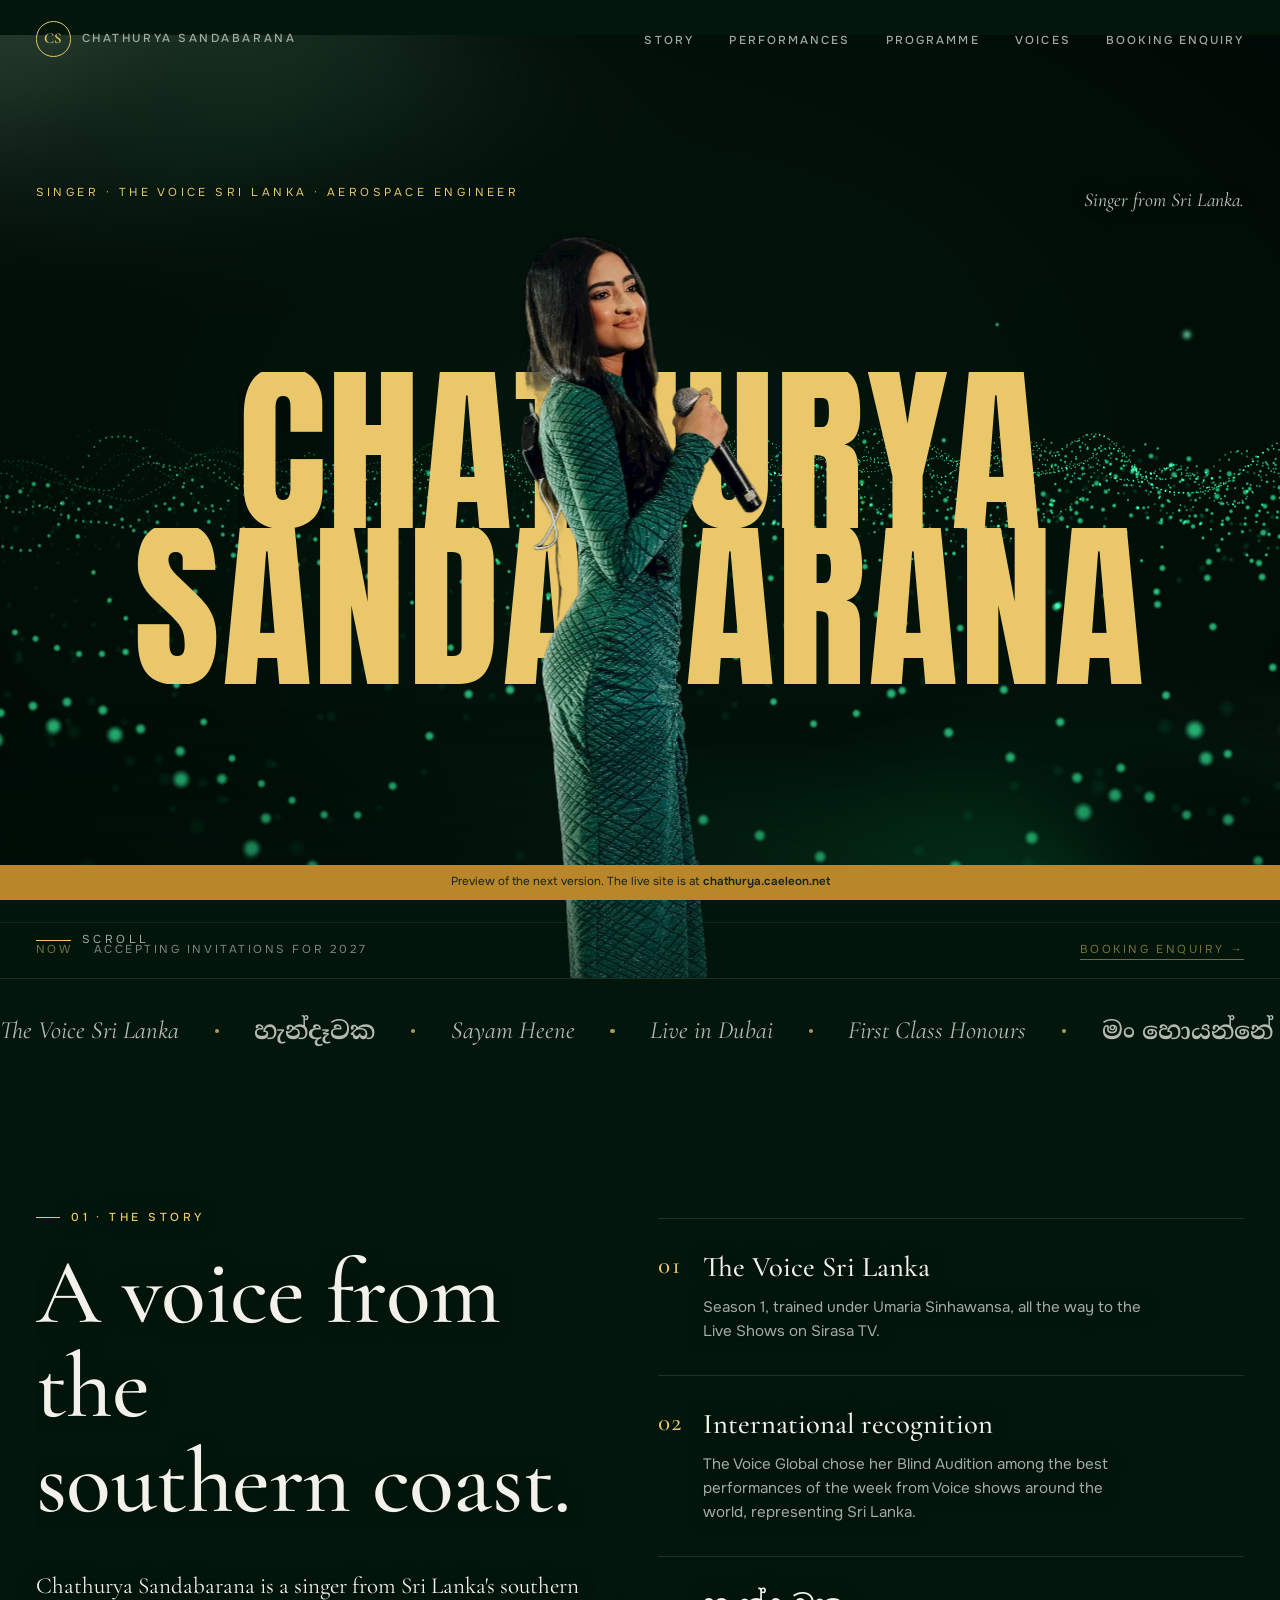
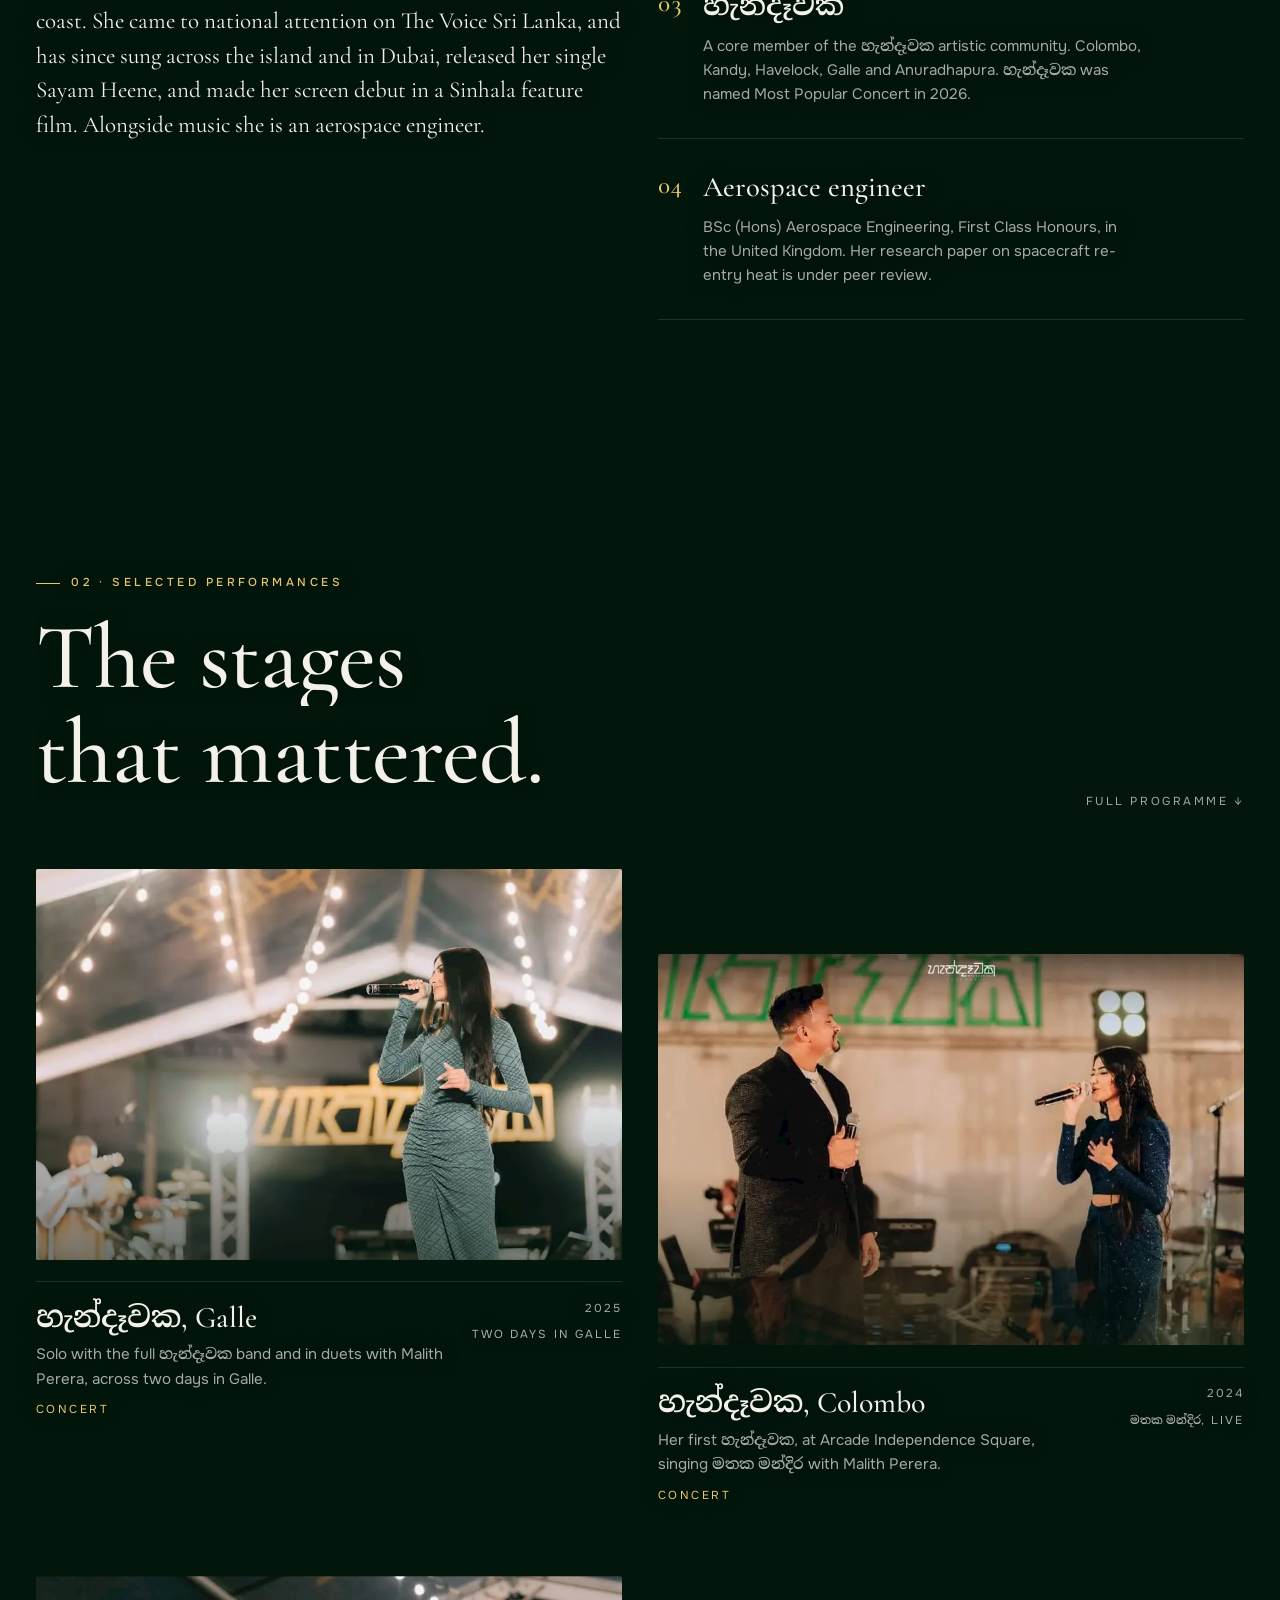
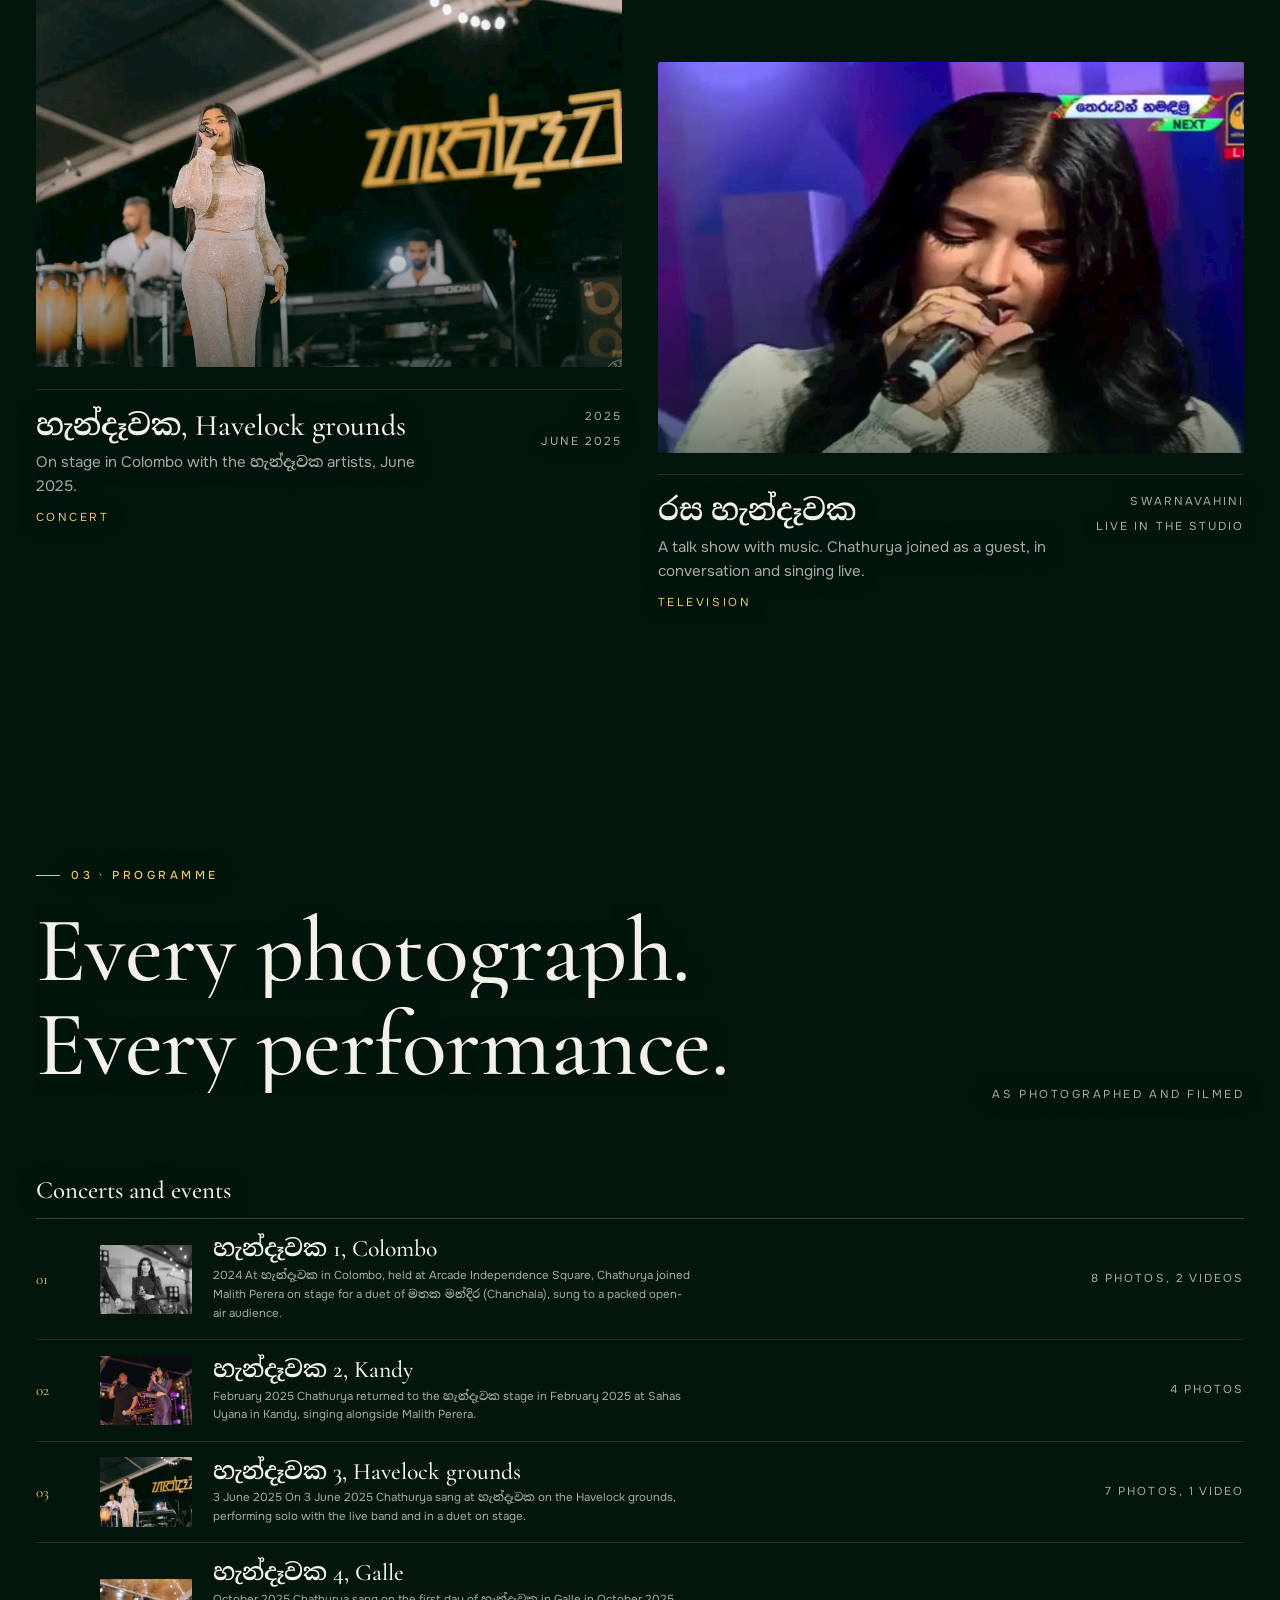
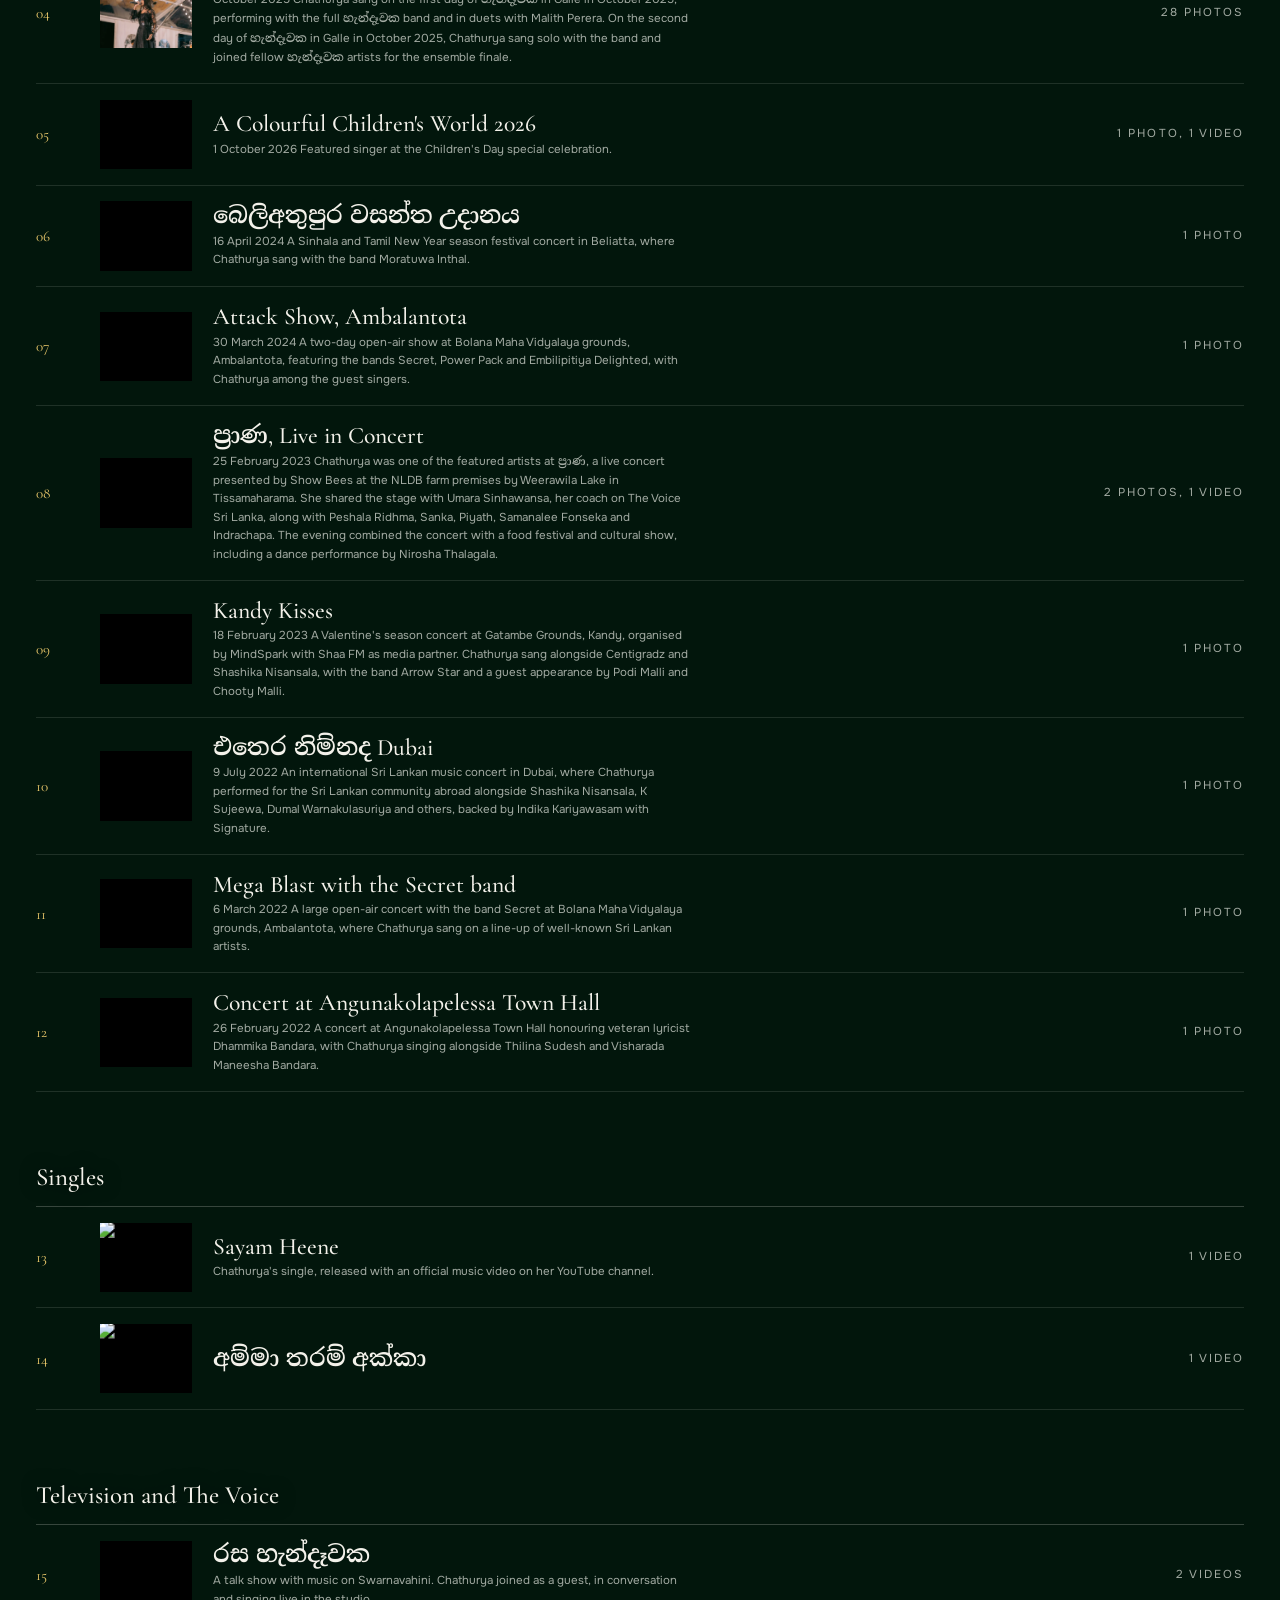
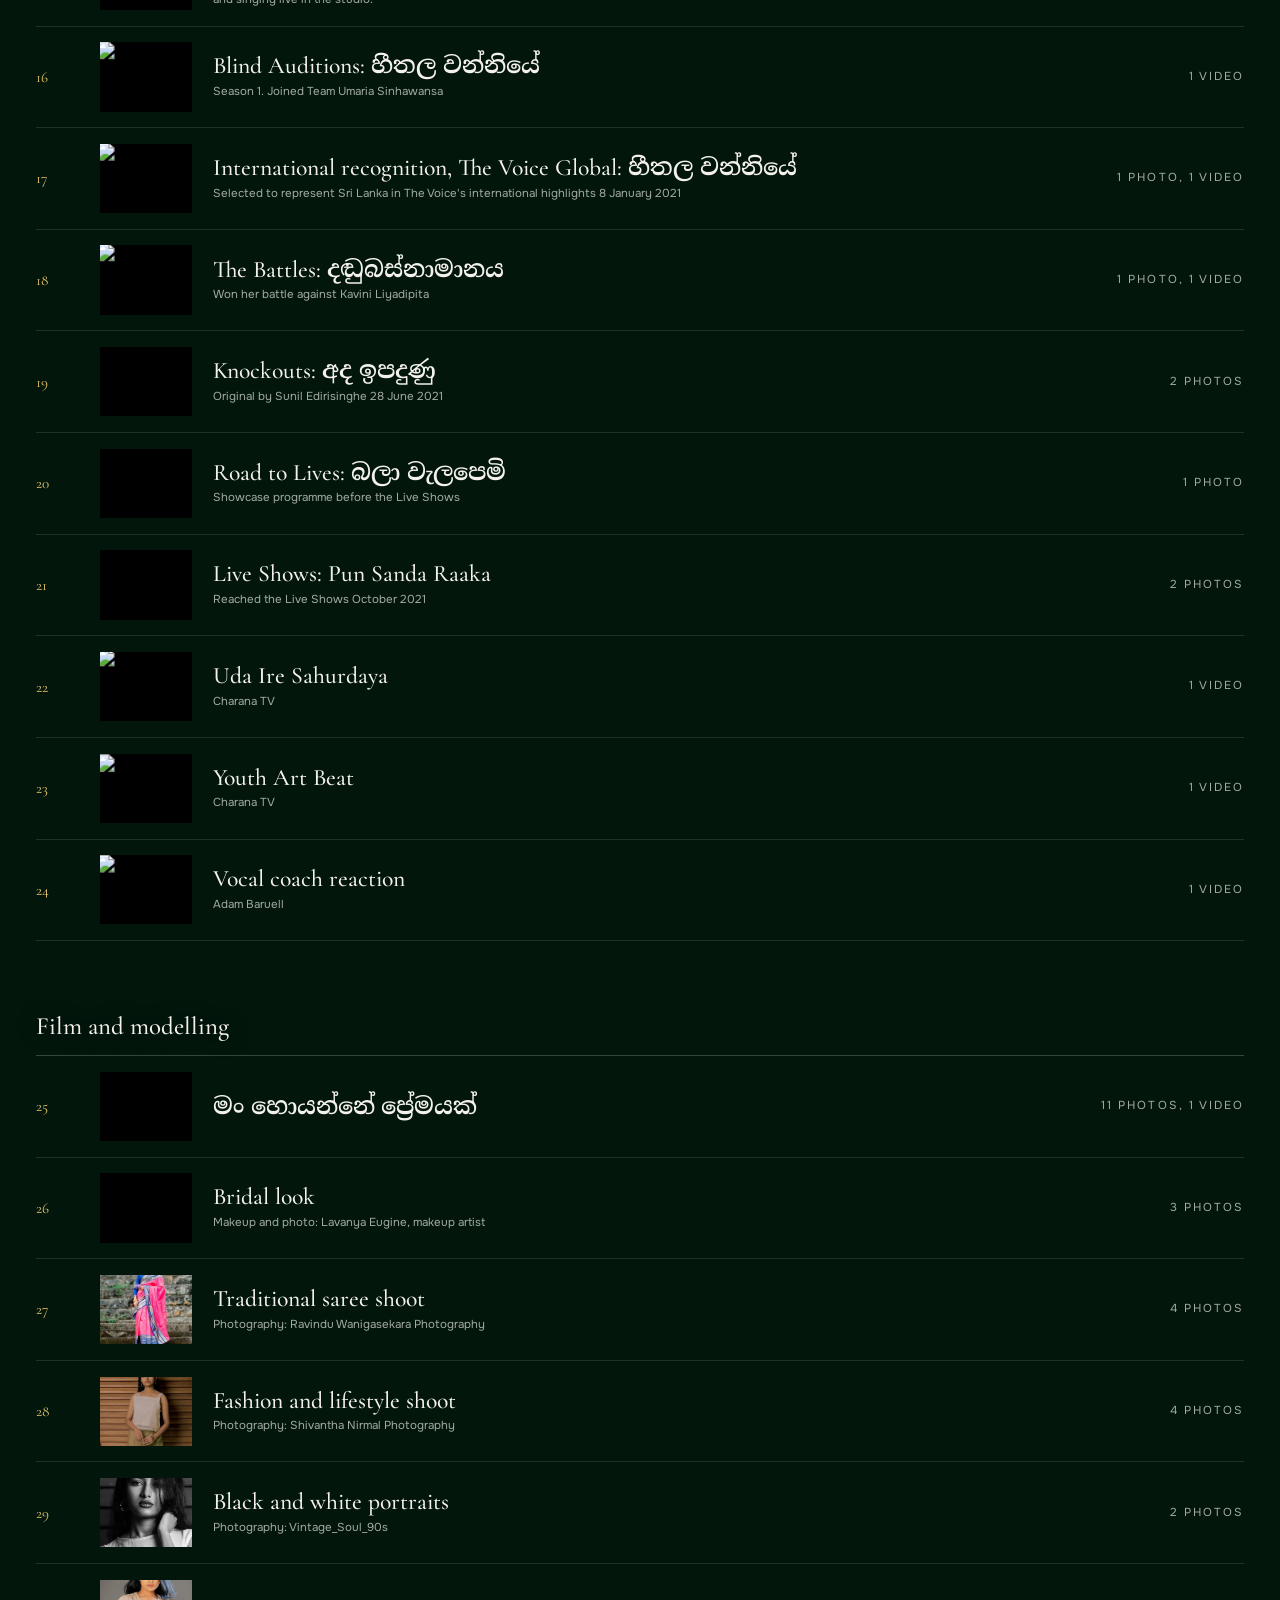
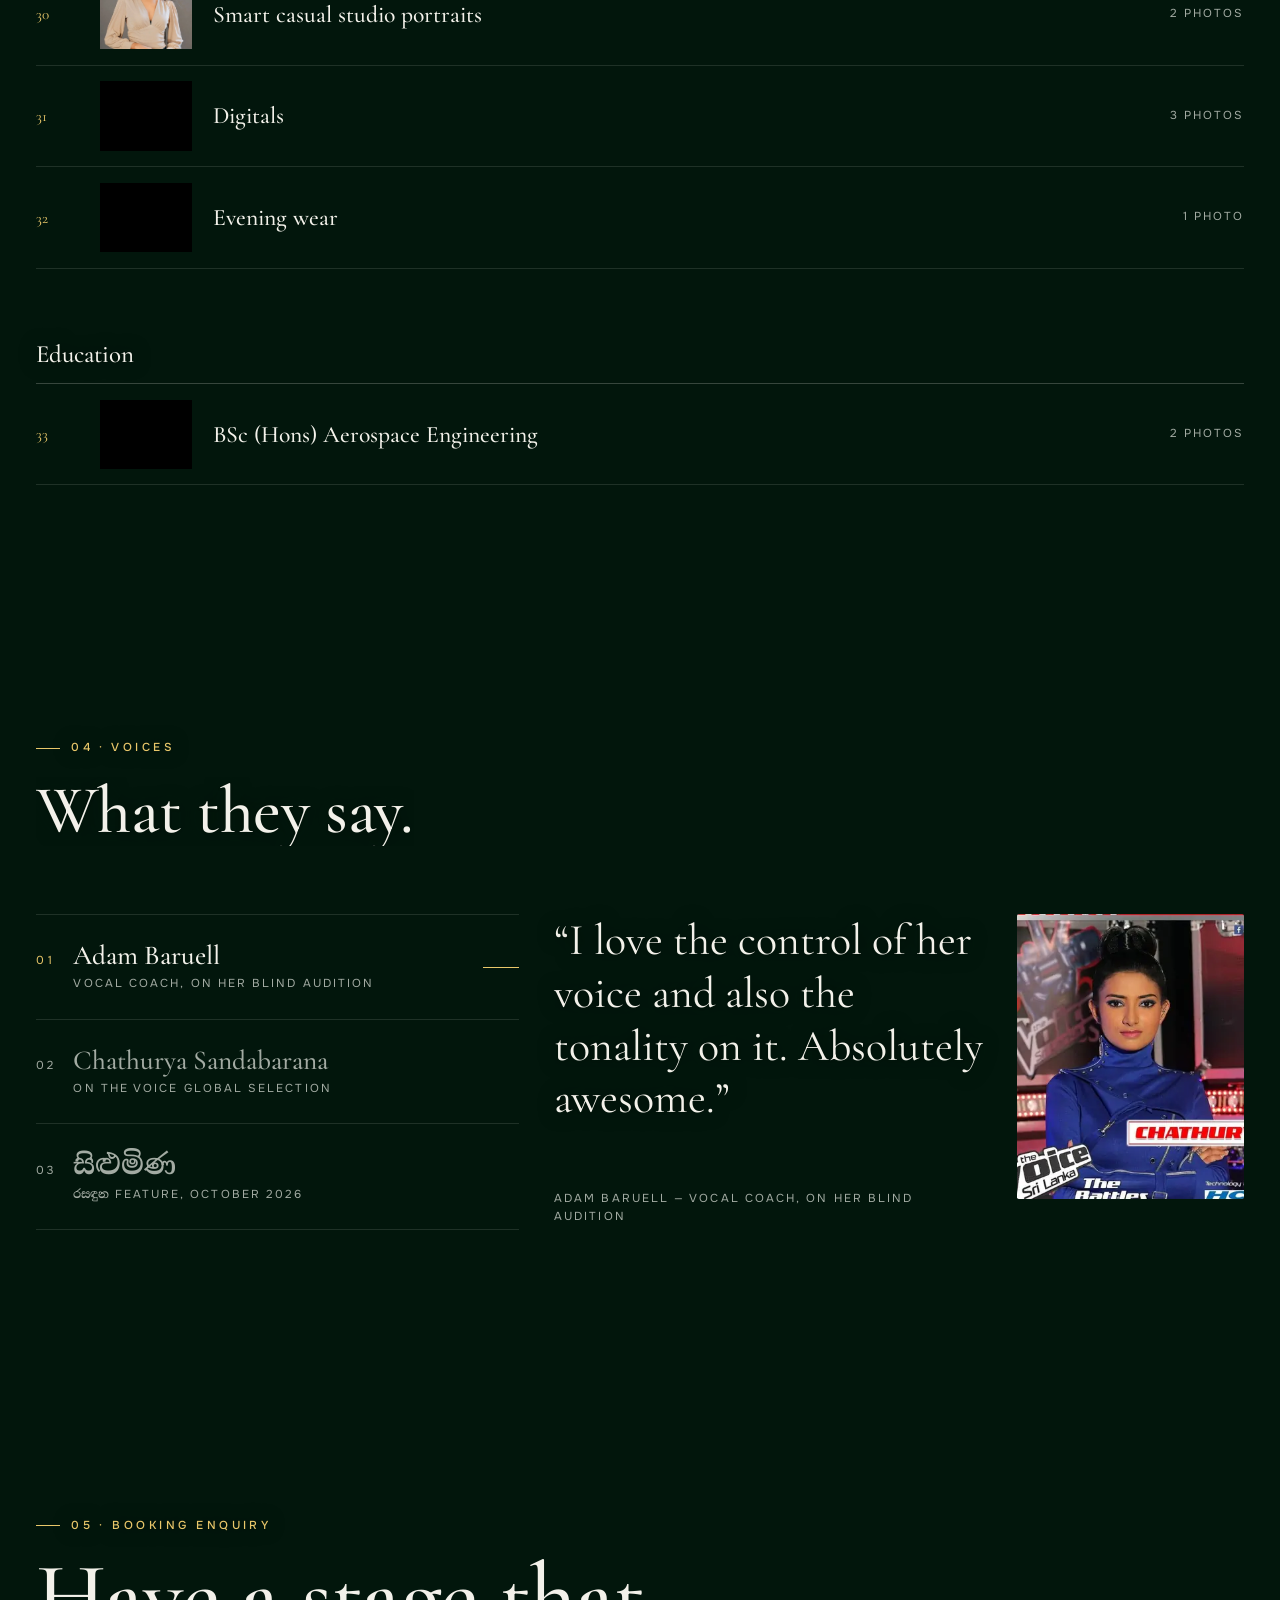
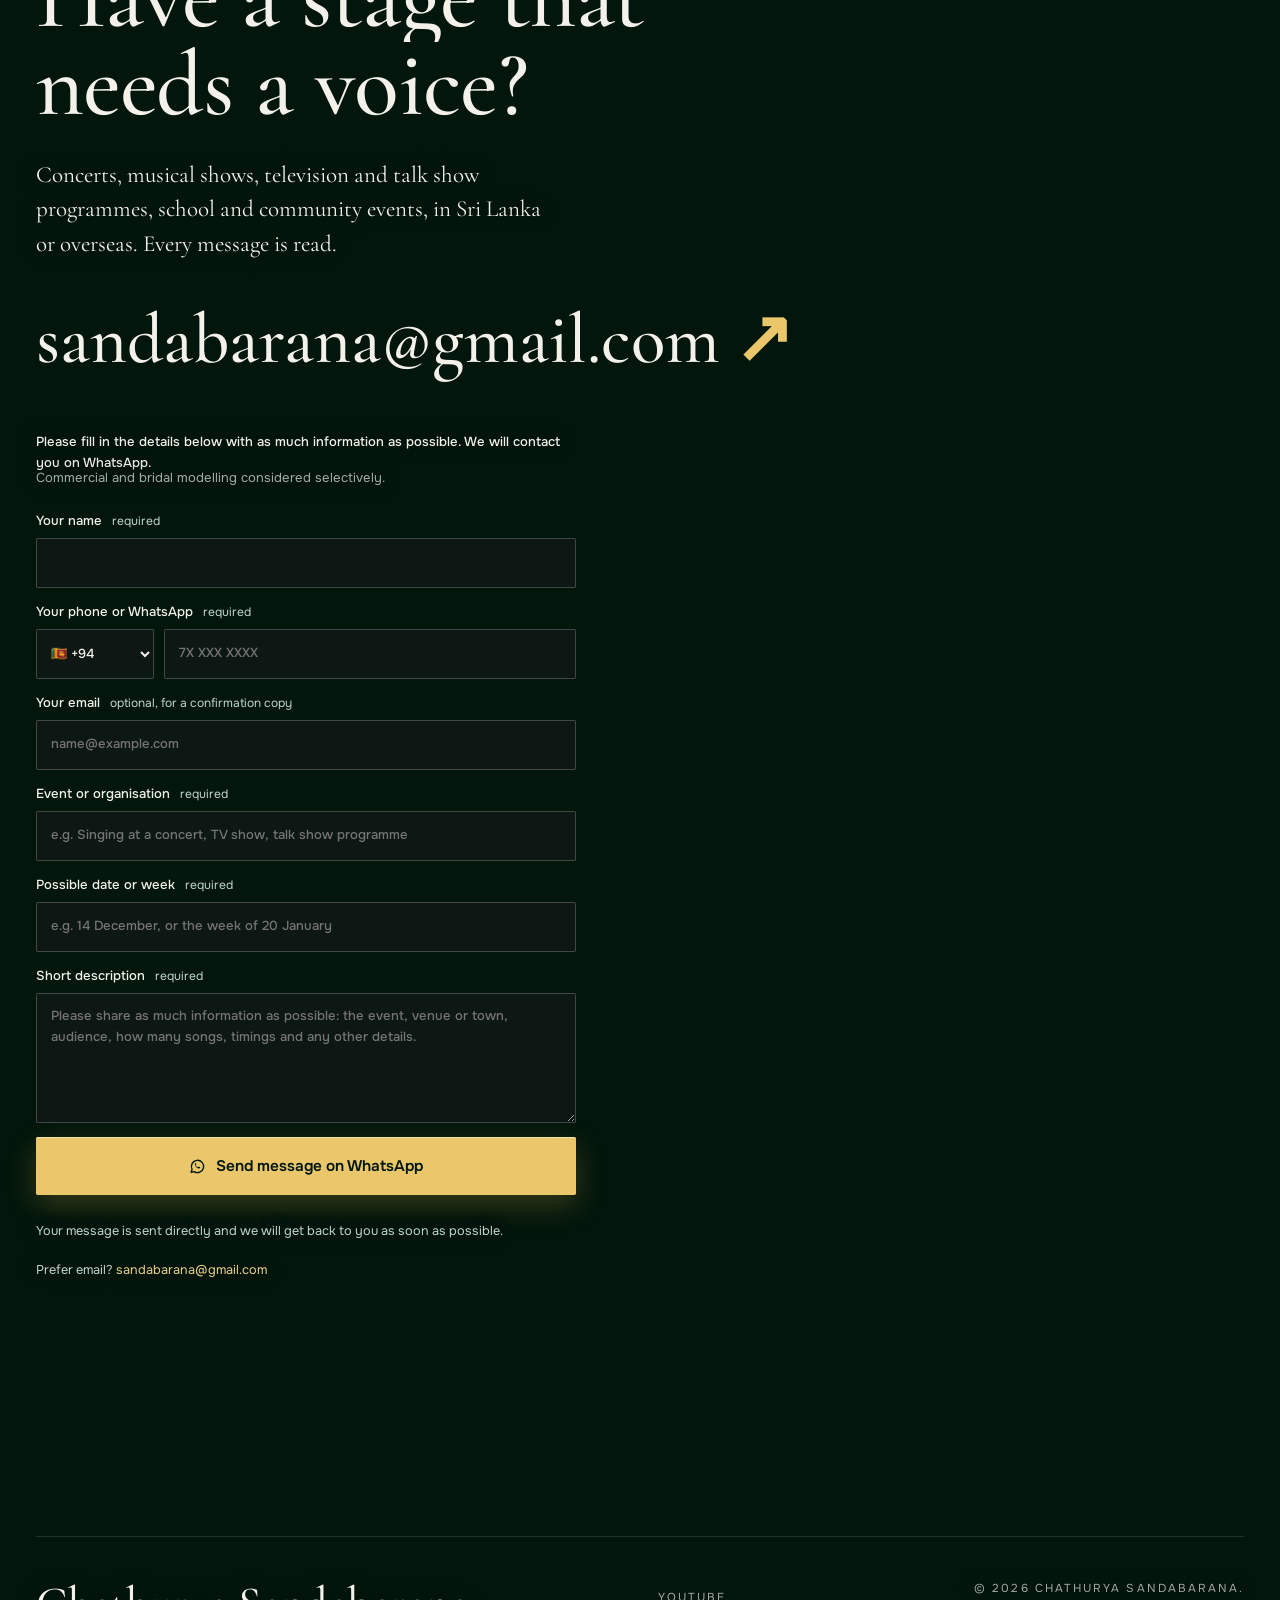
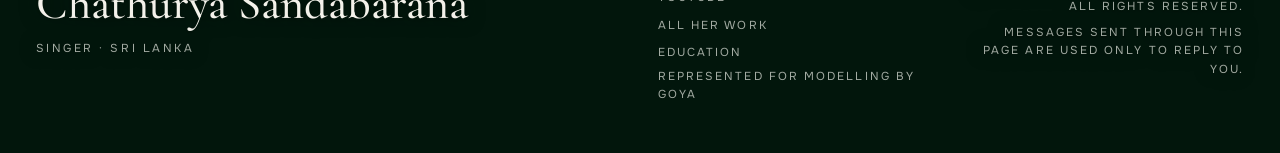
==== commit 5f5fe4ee: "Publish preview" ====
--- a/preview/index.html
+++ b/preview/index.html
@@ -933,12 +933,28 @@
   .stats{grid-template-columns:1fr 1fr;column-gap:1rem}.stats>div{padding:1.6rem 0}.stats>div:nth-child(2n){border-left:1px solid var(--line);padding-left:1rem}
   .stats dd{font-size:3.4rem}
 }
+
+/* scroll choreography */
+#sprog{position:fixed;top:0;left:0;z-index:60;height:2px;width:100%;background:var(--accent);transform-origin:0 50%;transform:scaleX(0);pointer-events:none}
+.cnav::before{content:"";position:absolute;inset:0;background:linear-gradient(to bottom,rgba(2,22,12,.85),rgba(2,22,12,0));opacity:0;transition:opacity .6s ease;pointer-events:none}
+.cnav.veil::before{opacity:1}
+.chero .name{--drift:0px;transform:translateY(calc(-50% + var(--drift)))}
+@media (max-width:639px){.chero .name{transform:translateY(calc(-50% + var(--drift)))}}
+.chero .por,.chero .top,.chero .name{will-change:transform,opacity}
+.liq img,.pth img{--py:0%;transform:translateY(var(--py)) scale(1.12);transition:transform 1.6s var(--expo)}
+.vcard:hover .liq img{transform:translateY(var(--py)) scale(1.16)}
+.prow:hover .pth img{transform:translateY(var(--py)) scale(1.18)}
+.unveil{clip-path:inset(100% 0 0 0);transition:clip-path 1.4s var(--expo)}
+.on .unveil,.unveil.on{clip-path:inset(0 0 0 0)}
+.rise.on .unveil{clip-path:inset(0 0 0 0)}
+@media (prefers-reduced-motion:reduce){.unveil{clip-path:none}.liq img,.pth img{transform:none}}
 </style>
 <script type="importmap">{"imports":{"three":"./assets/js/three/three.module.js","three/addons/":"./assets/js/three/jsm/"}}</script>
 <script type="application/ld+json">[{"@context": "https://schema.org", "@type": "Person", "name": "Chathurya Sandabarana", "url": "https://chathurya.caeleon.net/", "jobTitle": "Singer", "homeLocation": {"@type": "Place", "name": "Sri Lanka"}, "alumniOf": {"@type": "CollegeOrUniversity", "name": "Kingston University London"}, "sameAs": ["https://www.facebook.com/chathuryasandabaranaofficial", "https://www.youtube.com/@chathuryasandabaranaofficial"], "image": "https://chathurya.caeleon.net/assets/share.jpg"}]</script>
 </head>
 <body>
 <canvas id="flow" aria-hidden="true"></canvas>
+<i id="sprog" aria-hidden="true"></i>
 <div class="pre" id="pre" aria-hidden="false"><span class="brand">Chathurya Sandabarana</span><span class="count"><span id="preNum">0</span><b>%</b></span></div><header class="cnav"><nav aria-label="Main">
   <a class="logo" href="#top"><span class="mono">CS</span><span class="nm">Chathurya Sandabarana</span></a>
   <ul><li><a href="#story">Story</a></li><li><a href="#performances">Performances</a></li><li><a href="#programme">Programme</a></li><li><a href="#voices">Voices</a></li><li><a href="#contact">Booking enquiry</a></li></ul>
@@ -966,19 +982,19 @@
   <a class="lbl" href="#programme">Full programme &darr;</a></div>
   <ul class="vgrid2"><li class="rise" data-reveal data-delay="0"><button class="vcard" data-gallery="handawaka-4" data-filter="liq-card-0" aria-label="Open Handawaka, Galle">
   <svg width="0" height="0" style="position:absolute" aria-hidden="true"><filter id="liq-card-0" x="-5%" y="-5%" width="110%" height="110%"><feTurbulence type="fractalNoise" baseFrequency="0.009" numOctaves="2" result="noise"/><feDisplacementMap in="SourceGraphic" in2="noise" scale="1"/></filter></svg>
-  <figure class="liq" role="img" aria-label="Handawaka, Galle"><img src="assets/img/concerts-and-events__images__2025-10-handawaka-galle-day2-4-480.webp" srcset="assets/img/concerts-and-events__images__2025-10-handawaka-galle-day2-4-480.webp 480w, assets/img/concerts-and-events__images__2025-10-handawaka-galle-day2-4-960.webp 960w, assets/img/concerts-and-events__images__2025-10-handawaka-galle-day2-4-1080.webp 1080w" sizes="(max-width: 768px) 92vw, 46vw" width="1080" height="720" alt="Handawaka, Galle" class="" loading="lazy" decoding="async"><span class="vig"></span></figure>
+  <figure class="liq unveil" role="img" aria-label="Handawaka, Galle"><img src="assets/img/concerts-and-events__images__2025-10-handawaka-galle-day2-4-480.webp" srcset="assets/img/concerts-and-events__images__2025-10-handawaka-galle-day2-4-480.webp 480w, assets/img/concerts-and-events__images__2025-10-handawaka-galle-day2-4-960.webp 960w, assets/img/concerts-and-events__images__2025-10-handawaka-galle-day2-4-1080.webp 1080w" sizes="(max-width: 768px) 92vw, 46vw" width="1080" height="720" alt="Handawaka, Galle" class="" loading="lazy" decoding="async"><span class="vig"></span></figure>
   <div class="vrow"><div><h3><span lang="si" class="si-t" title="Handawaka">හැන්දෑවක</span>, Galle</h3><p>Solo with the full <span lang="si" class="si-t" title="Handawaka">හැන්දෑවක</span> band and in duets with Malith Perera, across two days in Galle.</p></div><div class="meta"><span class="yr">2025</span><span class="out">Two days in Galle</span></div></div>
   <p class="vcat">Concert</p></button></li><li class="rise" data-reveal data-delay="120"><button class="vcard" data-gallery="handawaka-1" data-filter="liq-card-1" aria-label="Open Handawaka, Colombo">
   <svg width="0" height="0" style="position:absolute" aria-hidden="true"><filter id="liq-card-1" x="-5%" y="-5%" width="110%" height="110%"><feTurbulence type="fractalNoise" baseFrequency="0.009" numOctaves="2" result="noise"/><feDisplacementMap in="SourceGraphic" in2="noise" scale="1"/></filter></svg>
-  <figure class="liq" role="img" aria-label="Handawaka, Colombo"><img src="assets/img/concerts-and-events__images__2024-handawaka-colombo-3-480.webp" srcset="assets/img/concerts-and-events__images__2024-handawaka-colombo-3-480.webp 480w, assets/img/concerts-and-events__images__2024-handawaka-colombo-3-960.webp 960w, assets/img/concerts-and-events__images__2024-handawaka-colombo-3-1080.webp 1080w" sizes="(max-width: 768px) 92vw, 46vw" width="1080" height="720" alt="Handawaka, Colombo" class="" loading="lazy" decoding="async"><span class="vig"></span></figure>
+  <figure class="liq unveil" role="img" aria-label="Handawaka, Colombo"><img src="assets/img/concerts-and-events__images__2024-handawaka-colombo-3-480.webp" srcset="assets/img/concerts-and-events__images__2024-handawaka-colombo-3-480.webp 480w, assets/img/concerts-and-events__images__2024-handawaka-colombo-3-960.webp 960w, assets/img/concerts-and-events__images__2024-handawaka-colombo-3-1080.webp 1080w" sizes="(max-width: 768px) 92vw, 46vw" width="1080" height="720" alt="Handawaka, Colombo" class="" loading="lazy" decoding="async"><span class="vig"></span></figure>
   <div class="vrow"><div><h3><span lang="si" class="si-t" title="Handawaka">හැන්දෑවක</span>, Colombo</h3><p>Her first <span lang="si" class="si-t" title="Handawaka">හැන්දෑවක</span>, at Arcade Independence Square, singing <span lang="si" class="si-t" title="Mathaka Mandira">මතක මන්දිර</span> with Malith Perera.</p></div><div class="meta"><span class="yr">2024</span><span class="out"><span lang="si" class="si-t" title="Mathaka Mandira">මතක මන්දිර</span>, live</span></div></div>
   <p class="vcat">Concert</p></button></li><li class="rise" data-reveal data-delay="0"><button class="vcard" data-gallery="handawaka-3" data-filter="liq-card-2" aria-label="Open Handawaka, Havelock grounds">
   <svg width="0" height="0" style="position:absolute" aria-hidden="true"><filter id="liq-card-2" x="-5%" y="-5%" width="110%" height="110%"><feTurbulence type="fractalNoise" baseFrequency="0.009" numOctaves="2" result="noise"/><feDisplacementMap in="SourceGraphic" in2="noise" scale="1"/></filter></svg>
-  <figure class="liq" role="img" aria-label="Handawaka, Havelock grounds"><img src="assets/img/concerts-and-events__images__2025-06-03-handawaka-havelock-1-480.webp" srcset="assets/img/concerts-and-events__images__2025-06-03-handawaka-havelock-1-480.webp 480w, assets/img/concerts-and-events__images__2025-06-03-handawaka-havelock-1-960.webp 960w, assets/img/concerts-and-events__images__2025-06-03-handawaka-havelock-1-1280.webp 1280w" sizes="(max-width: 768px) 92vw, 46vw" width="1280" height="854" alt="Handawaka, Havelock grounds" class="" loading="lazy" decoding="async"><span class="vig"></span></figure>
+  <figure class="liq unveil" role="img" aria-label="Handawaka, Havelock grounds"><img src="assets/img/concerts-and-events__images__2025-06-03-handawaka-havelock-1-480.webp" srcset="assets/img/concerts-and-events__images__2025-06-03-handawaka-havelock-1-480.webp 480w, assets/img/concerts-and-events__images__2025-06-03-handawaka-havelock-1-960.webp 960w, assets/img/concerts-and-events__images__2025-06-03-handawaka-havelock-1-1280.webp 1280w" sizes="(max-width: 768px) 92vw, 46vw" width="1280" height="854" alt="Handawaka, Havelock grounds" class="" loading="lazy" decoding="async"><span class="vig"></span></figure>
   <div class="vrow"><div><h3><span lang="si" class="si-t" title="Handawaka">හැන්දෑවක</span>, Havelock grounds</h3><p>On stage in Colombo with the <span lang="si" class="si-t" title="Handawaka">හැන්දෑවක</span> artists, June 2025.</p></div><div class="meta"><span class="yr">2025</span><span class="out">June 2025</span></div></div>
   <p class="vcat">Concert</p></button></li><li class="rise" data-reveal data-delay="120"><button class="vcard" data-gallery="tv-swarnavahini-rasa-handawaka" data-filter="liq-card-3" aria-label="Open Rasa Handawaka">
   <svg width="0" height="0" style="position:absolute" aria-hidden="true"><filter id="liq-card-3" x="-5%" y="-5%" width="110%" height="110%"><feTurbulence type="fractalNoise" baseFrequency="0.009" numOctaves="2" result="noise"/><feDisplacementMap in="SourceGraphic" in2="noise" scale="1"/></filter></svg>
-  <figure class="liq" role="img" aria-label="Rasa Handawaka"><img src="assets/img/television__videos__swarnavahini-rasa-handawaka-1-480.webp" srcset="assets/img/television__videos__swarnavahini-rasa-handawaka-1-480.webp 480w, assets/img/television__videos__swarnavahini-rasa-handawaka-1-960.webp 960w, assets/img/television__videos__swarnavahini-rasa-handawaka-1-1264.webp 1264w" sizes="(max-width: 768px) 92vw, 46vw" width="1264" height="704" alt="Rasa Handawaka" class="" loading="lazy" decoding="async"><span class="vig"></span></figure>
+  <figure class="liq unveil" role="img" aria-label="Rasa Handawaka"><img src="assets/img/television__videos__swarnavahini-rasa-handawaka-1-480.webp" srcset="assets/img/television__videos__swarnavahini-rasa-handawaka-1-480.webp 480w, assets/img/television__videos__swarnavahini-rasa-handawaka-1-960.webp 960w, assets/img/television__videos__swarnavahini-rasa-handawaka-1-1264.webp 1264w" sizes="(max-width: 768px) 92vw, 46vw" width="1264" height="704" alt="Rasa Handawaka" class="" loading="lazy" decoding="async"><span class="vig"></span></figure>
   <div class="vrow"><div><h3><span lang="si" class="si-t" title="Rasa Handawaka">රස හැන්දෑවක</span></h3><p>A talk show with music. Chathurya joined as a guest, in conversation and singing live.</p></div><div class="meta"><span class="yr">Swarnavahini</span><span class="out">Live in the studio</span></div></div>
   <p class="vcat">Television</p></button></li></ul></section><section class="sec prog" id="programme"><div class="vhead">
   <div><p class="eyebrow">03 &middot; Programme</p><h2 class="h-sec ser" data-reveal><span class="ln"><span class="in">Every photograph.</span></span><span class="ln"><span class="in">Every performance.</span></span></h2></div>
@@ -1305,7 +1321,7 @@
 applyAdaptiveGrid(); addEventListener("resize", applyAdaptiveGrid);
 
 /* smooth scroll */
-const lenis = new Lenis({ smoothWheel: true }); window.lenis = lenis;
+const lenis = new Lenis({ smoothWheel: true, lerp: 0.085, wheelMultiplier: 0.9 }); window.lenis = lenis;
 (function raf(t) { lenis.raf(t); requestAnimationFrame(raf); })(0);
 $$('a[href^="#"]').forEach(a => a.addEventListener("click", ev => {
   const t = document.getElementById(a.getAttribute("href").slice(1)); if (!t) return; ev.preventDefault(); lenis.scrollTo(t, { offset: 0 });
@@ -1378,6 +1394,34 @@
   minv.addEventListener("click", ev => { ev.preventDefault(); lenis.scrollTo(contact, { offset: 0 }); }); }
 /* the corner monogram returns to the top */
 const mono = $(".cnav .logo"); if (mono) mono.addEventListener("click", ev => { ev.preventDefault(); lenis.scrollTo(0); });
+
+/* scroll choreography: hero drift, nav veil, progress hairline, photo parallax */
+(() => {
+  const por = $(".chero .por"), name = $(".chero .name"), top = $(".chero .top"), cue = $(".chero .cue"), nav = $(".cnav"), bar = $("#sprog");
+  const pics = $$(".liq img, .pth img");
+  let ticking = false;
+  function frame() {
+    ticking = false;
+    const y = scrollY, h = innerHeight, max = document.documentElement.scrollHeight - h;
+    if (bar) bar.style.transform = `scaleX(${max > 0 ? Math.min(1, y / max) : 0})`;
+    if (nav) nav.classList.toggle("veil", y > 40);
+    if (y < h * 1.2 && !reduce) {
+      const p = Math.min(1, y / h);
+      if (por) { por.style.transform = `translate(-50%, ${y * 0.22}px)`; por.style.opacity = 1 - p * 0.9; }
+      if (name) { name.style.setProperty("--drift", `${y * 0.10}px`); name.style.opacity = 1 - p * 1.1; }
+      if (top) { top.style.transform = `translateY(${y * 0.06}px)`; top.style.opacity = 1 - p * 1.4; }
+      if (cue) cue.style.opacity = Math.max(0, 1 - p * 3);
+    }
+    if (!reduce) for (const im of pics) {
+      const r = im.parentElement.getBoundingClientRect(); if (r.bottom < 0 || r.top > h) continue;
+      const t = (r.top + r.height / 2 - h / 2) / h; im.style.setProperty("--py", `${(-t * 6).toFixed(2)}%`);
+    }
+  }
+  const onScroll = () => { if (!ticking) { ticking = true; requestAnimationFrame(frame); } };
+  lenis.on("scroll", onScroll); addEventListener("scroll", onScroll, { passive: true }); addEventListener("resize", onScroll); frame();
+})();
+/* programme rows stagger within each group */
+$$(".pgroup").forEach(g => $$("li[data-reveal]", g).forEach((li, i) => { if (!li.dataset.delay) li.dataset.delay = Math.min(i * 55, 330); }));
 </script>
 <script type="module">/* Flow Wave — Three.js r143 particle sea, fixed behind the page.
    Scene values are the Flow Wave spec verbatim; mobile tuning only touches pixel ratio,
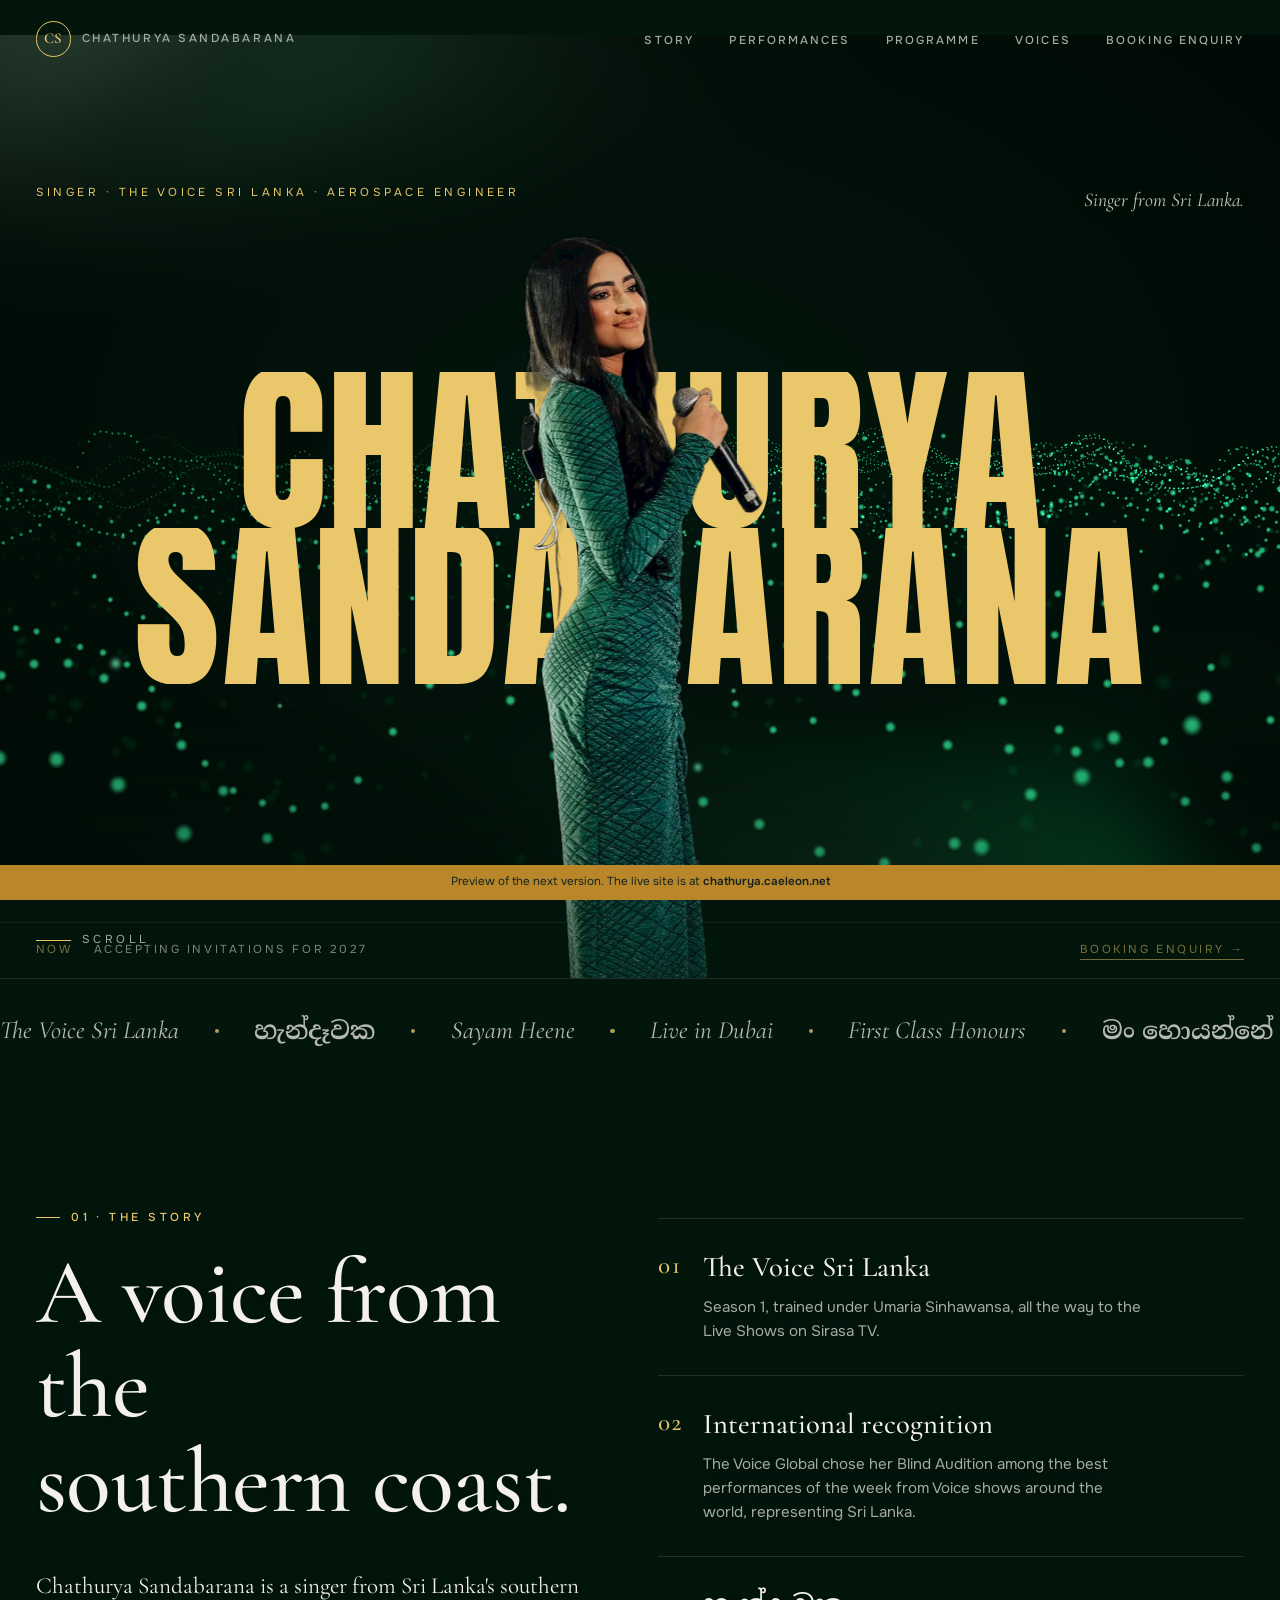
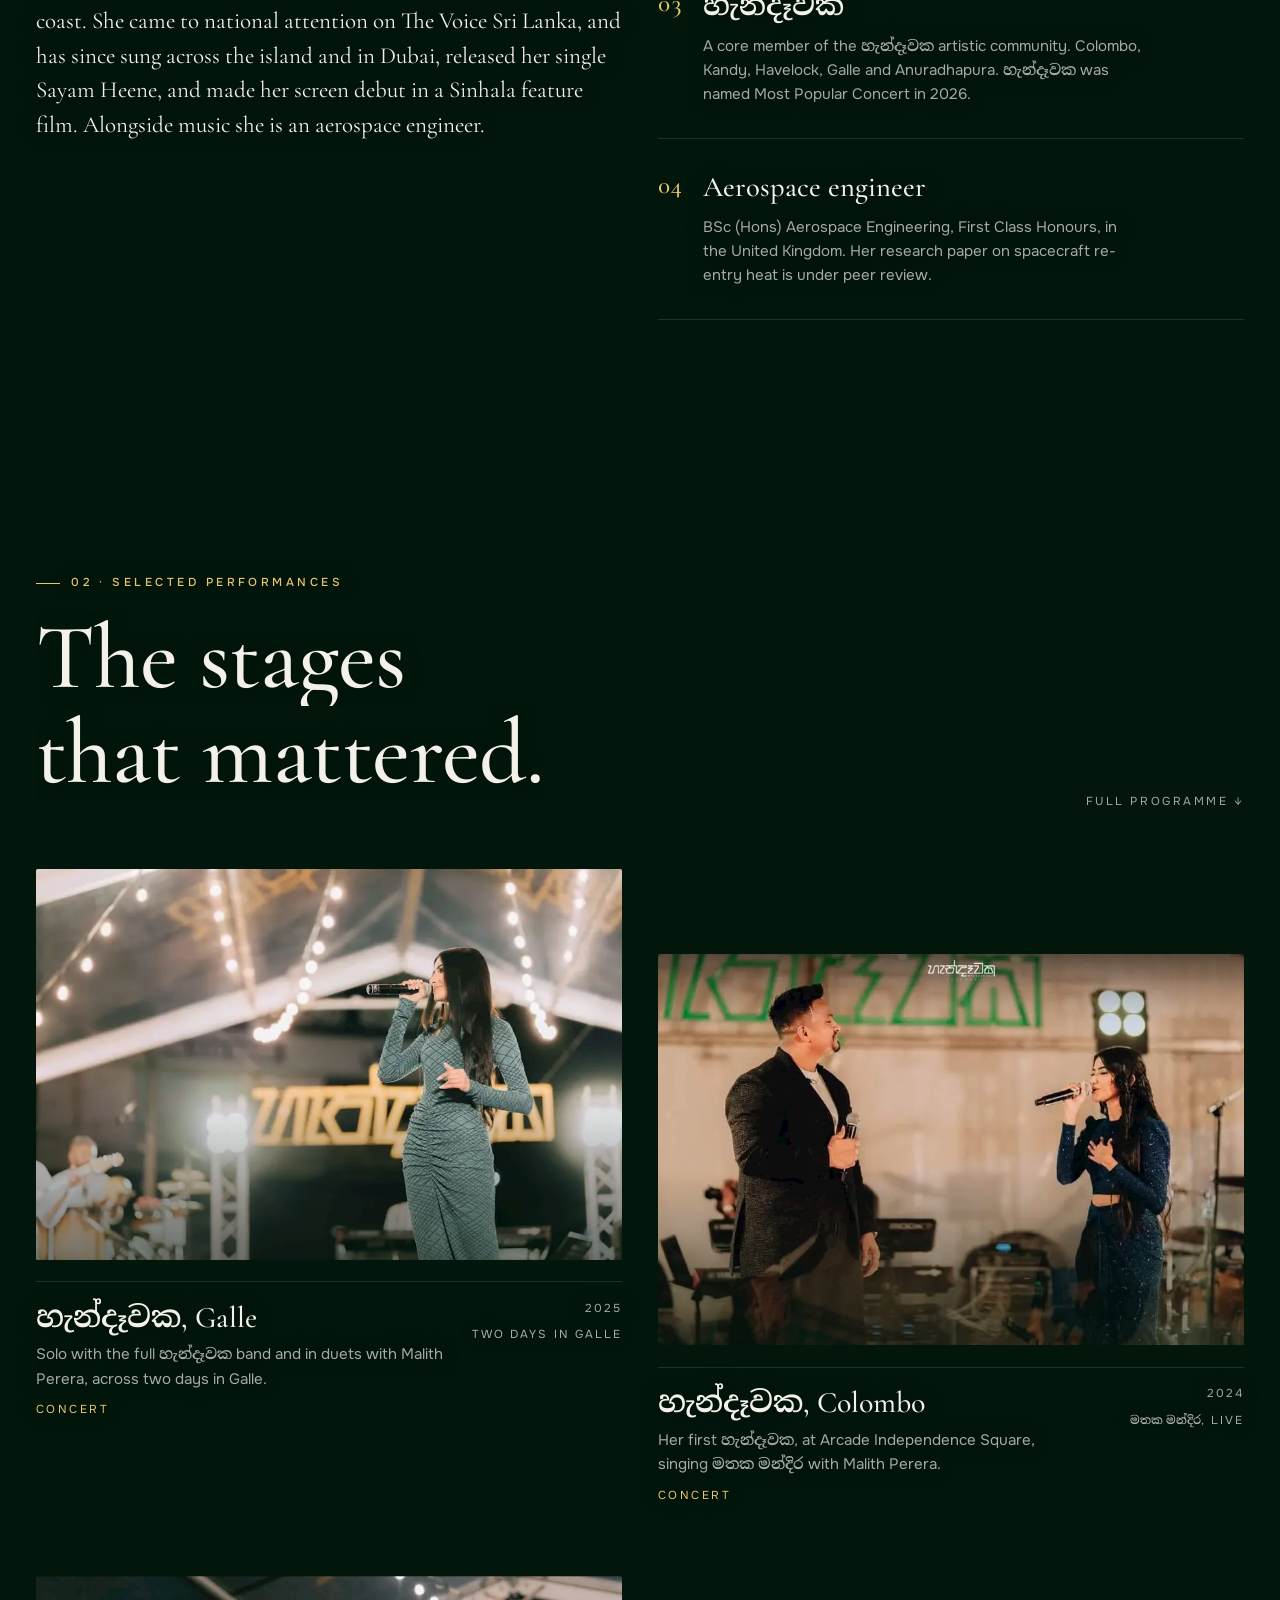
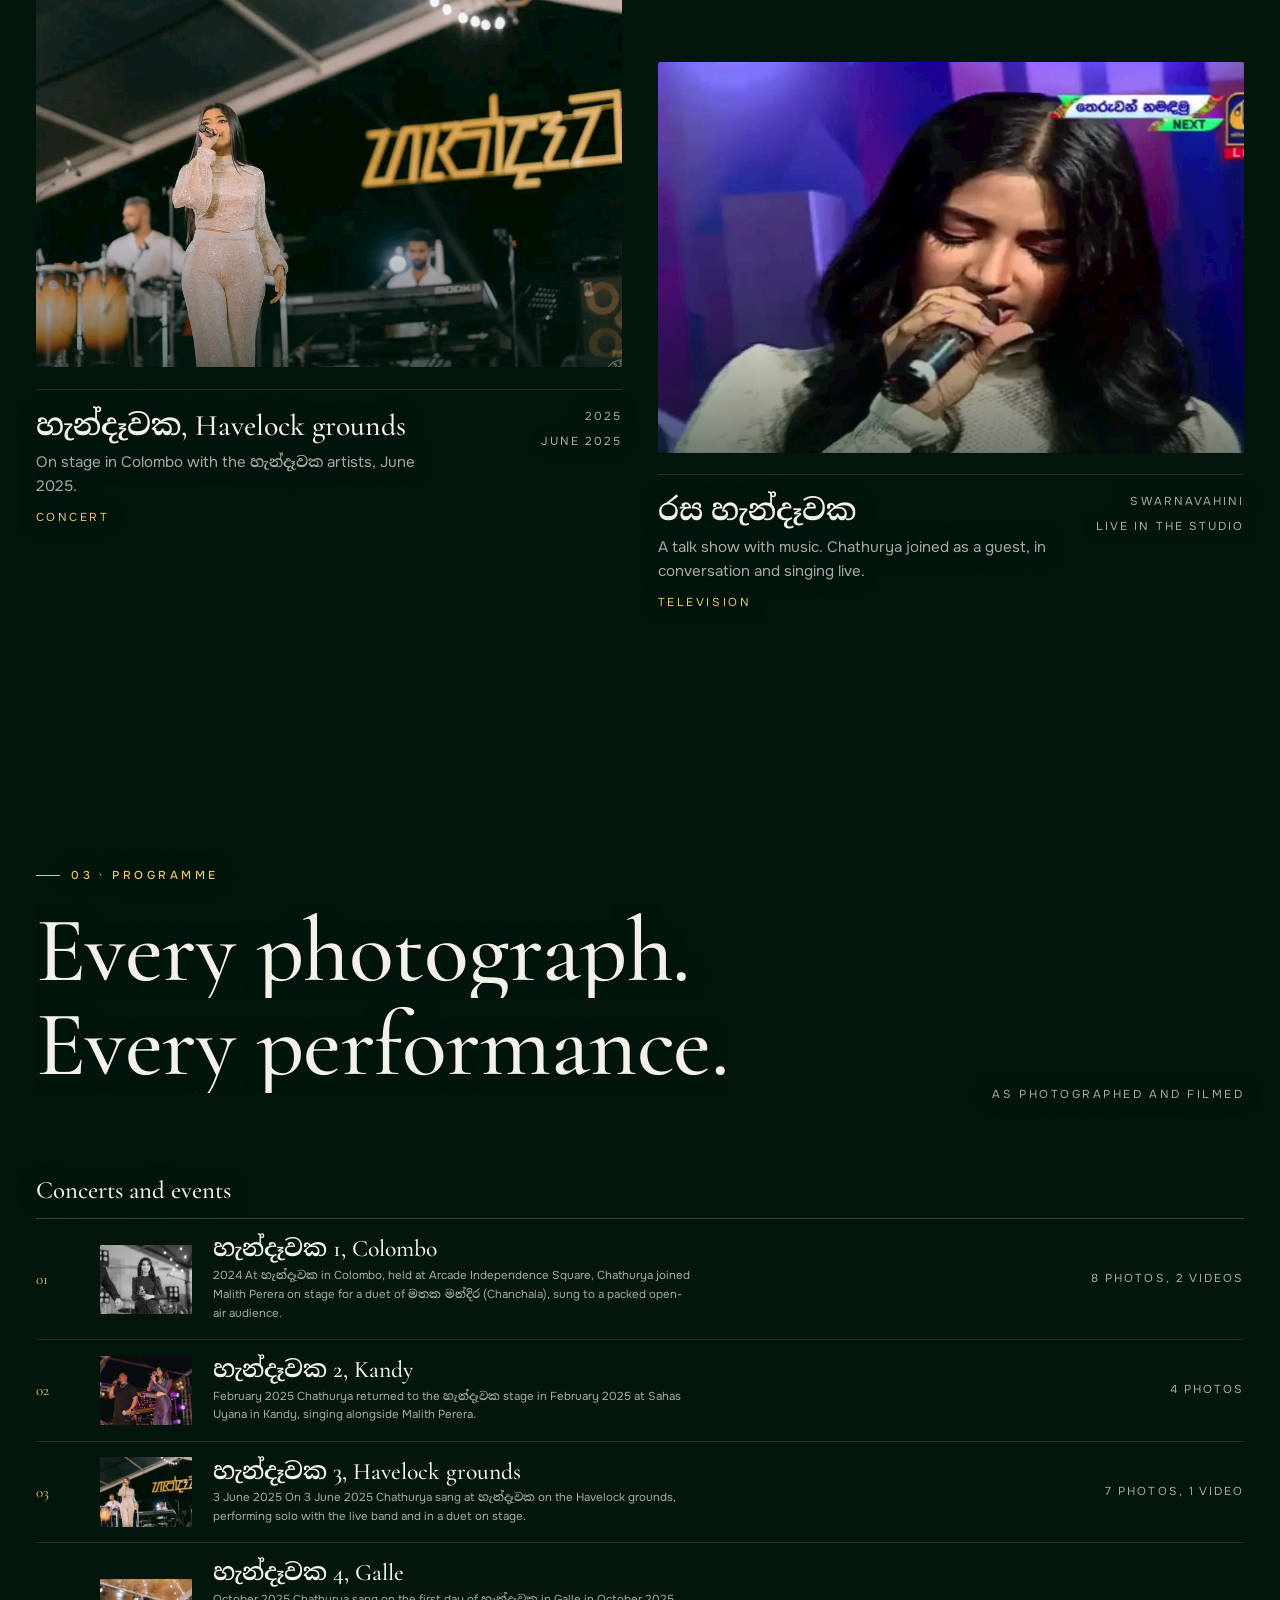
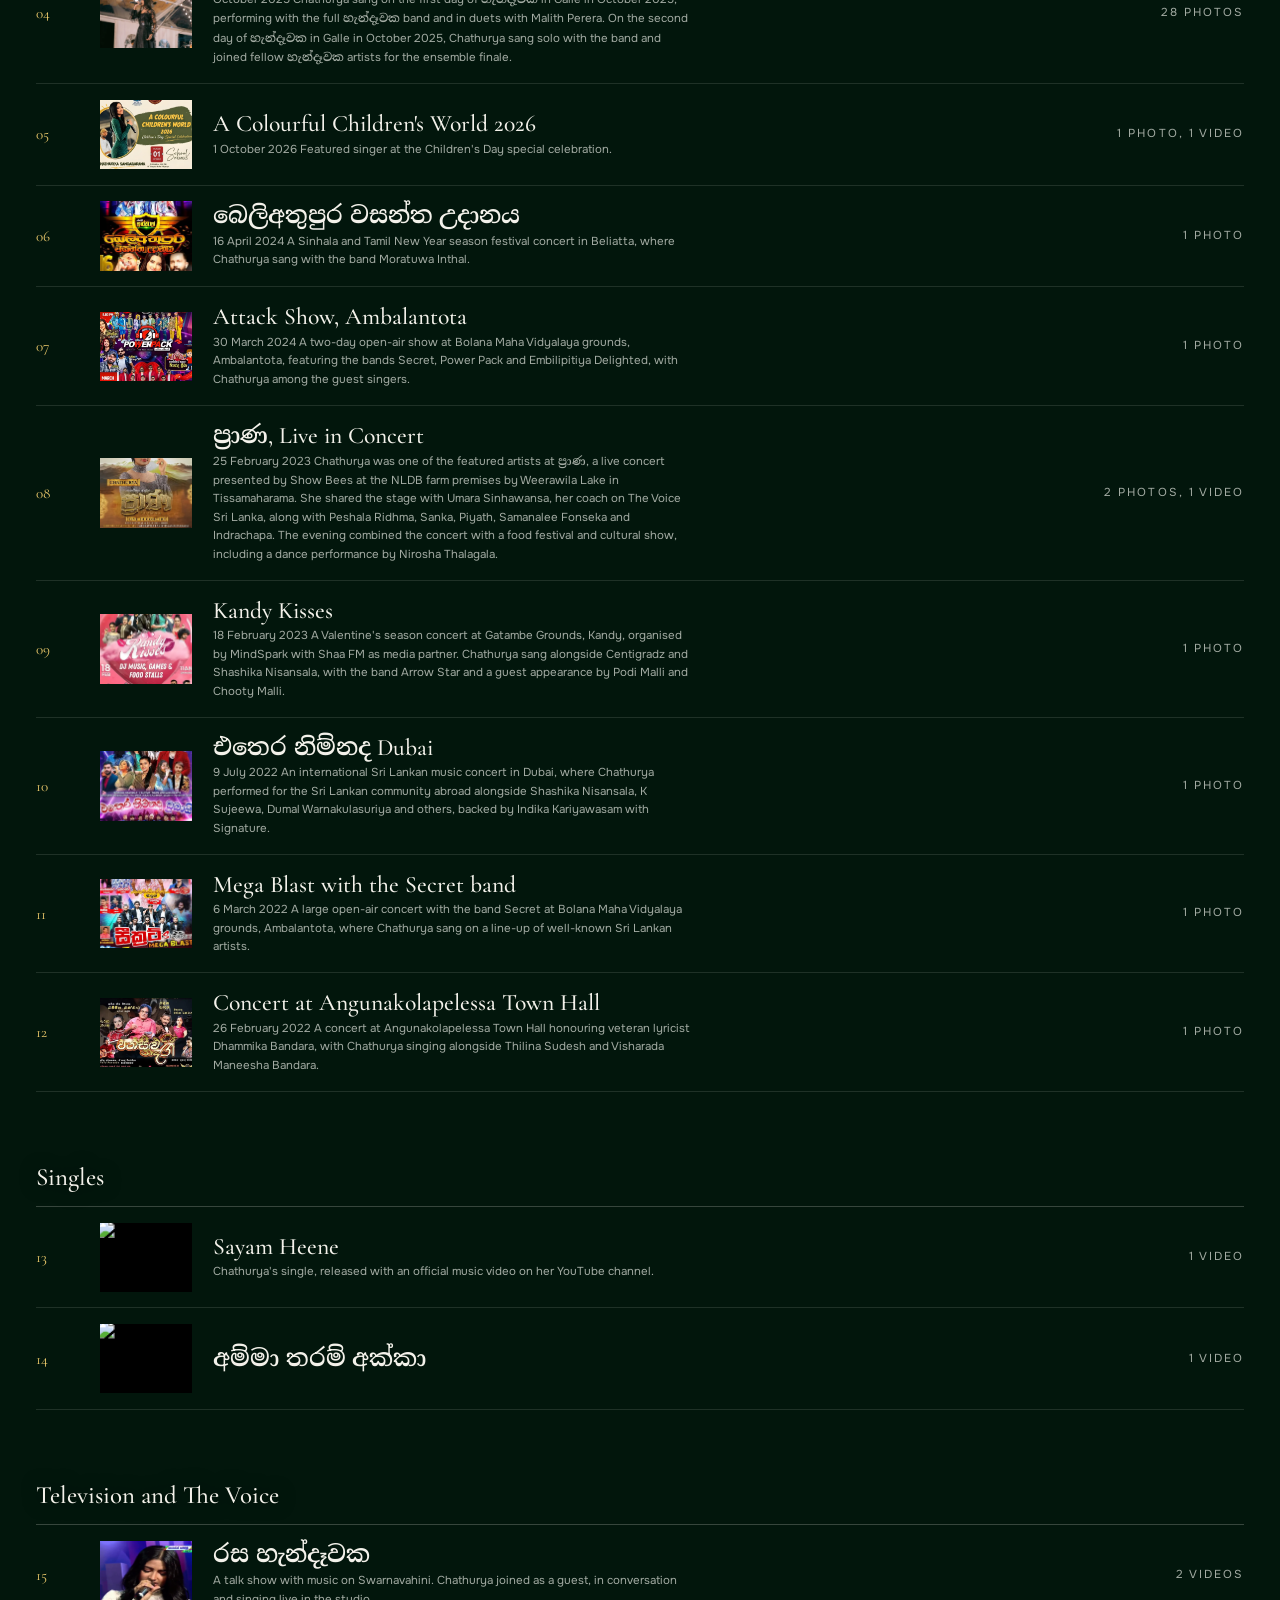
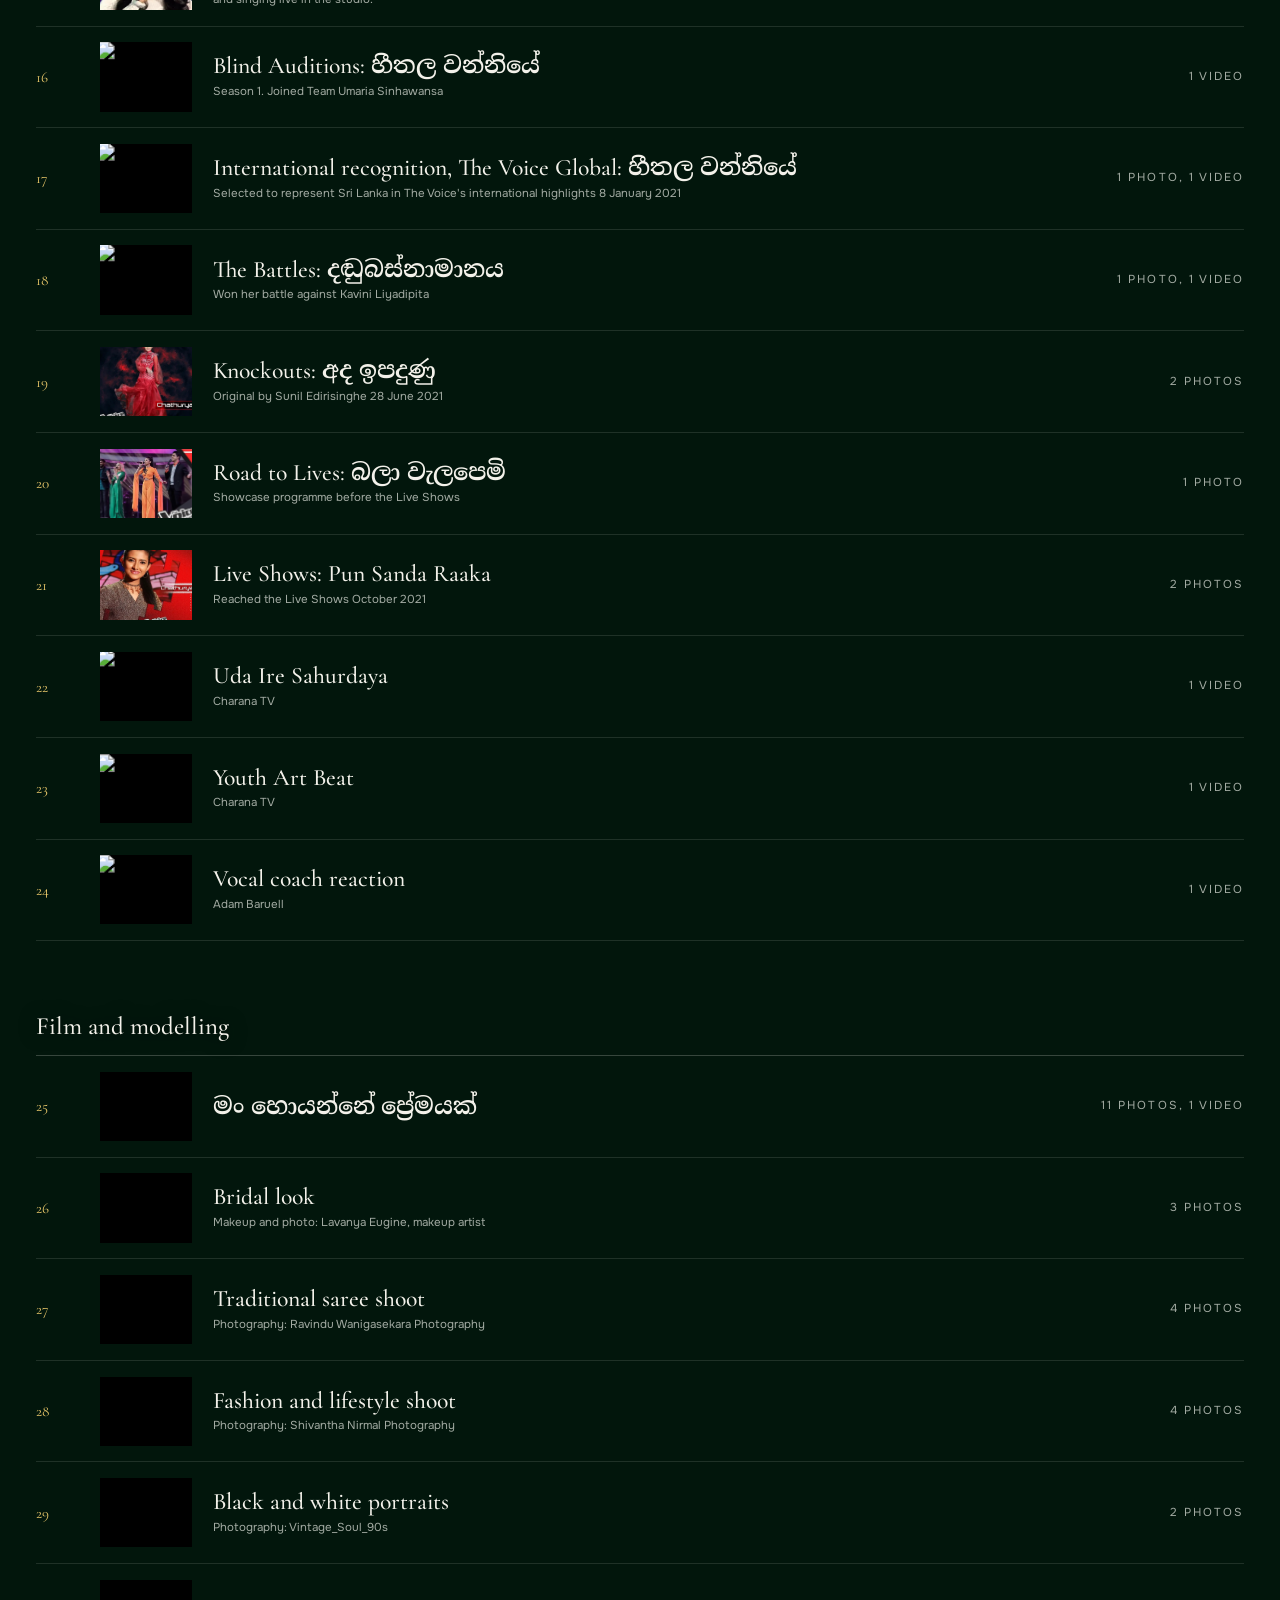
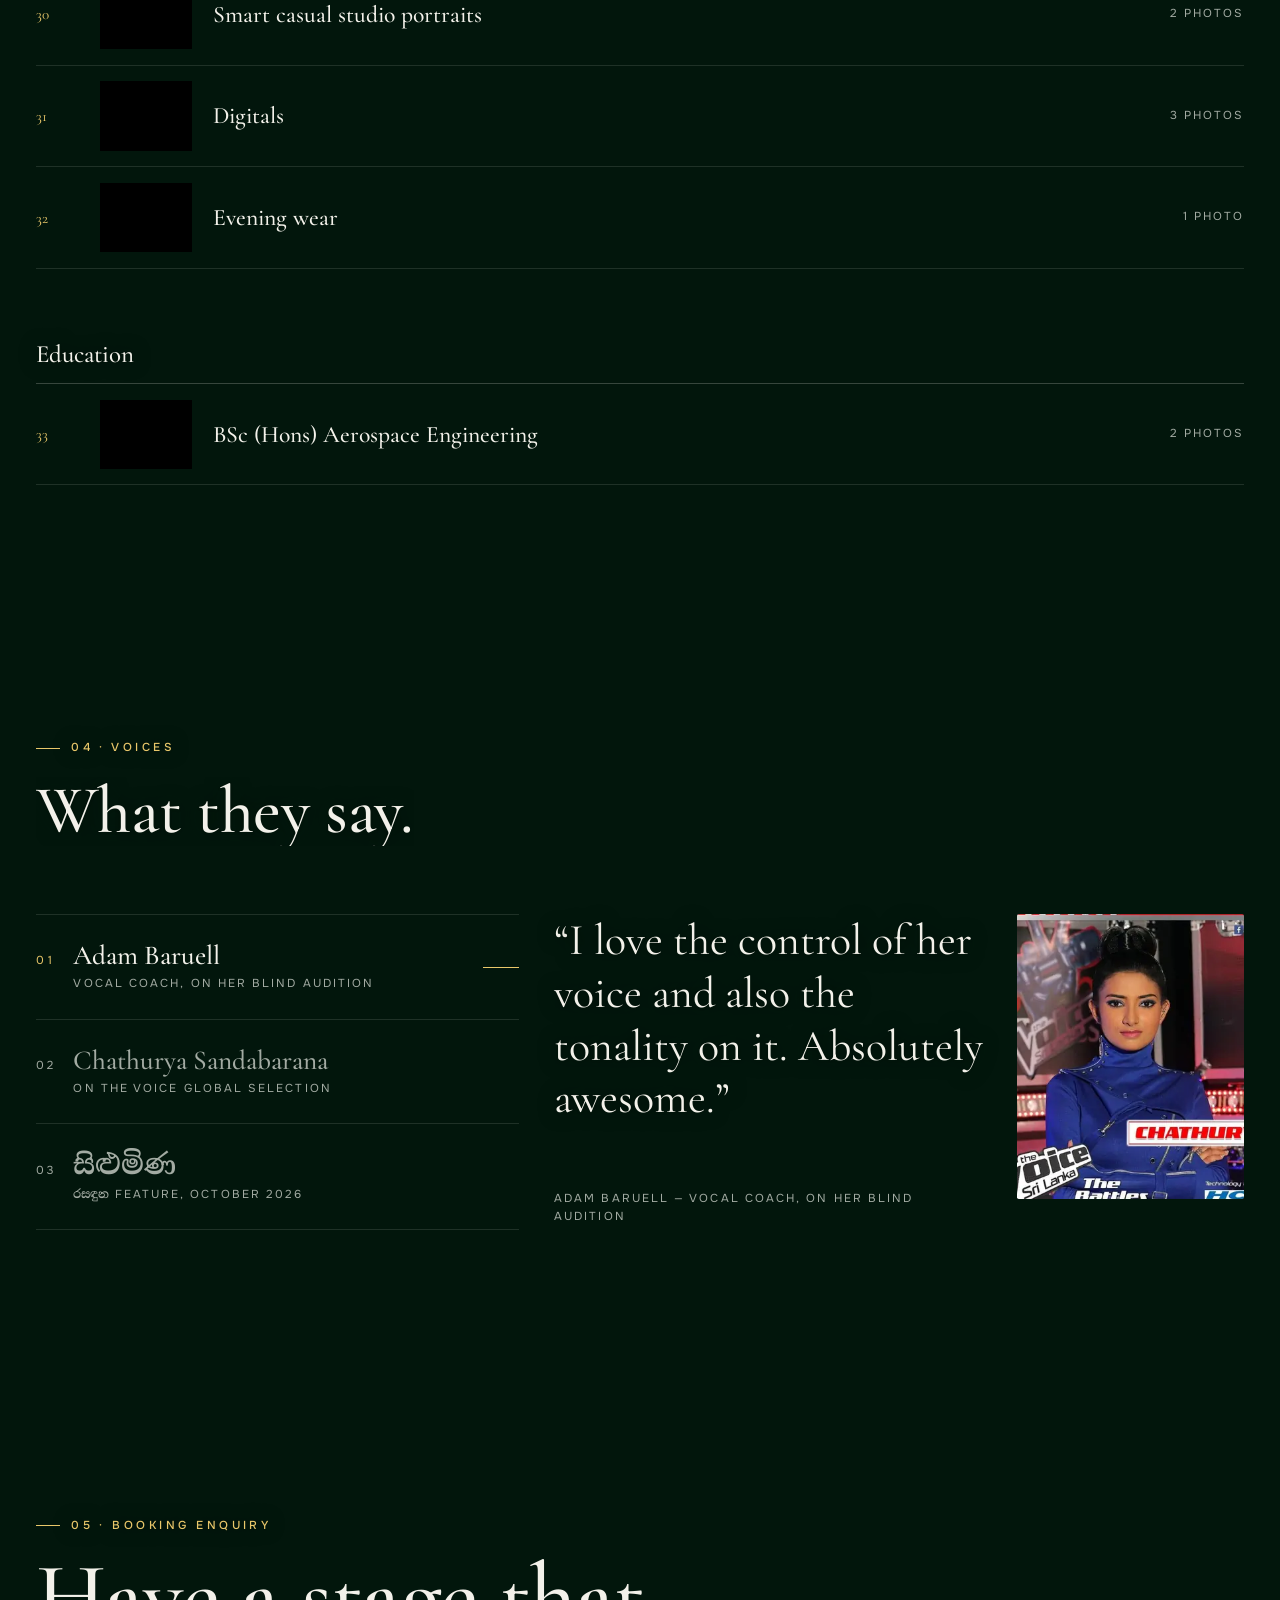
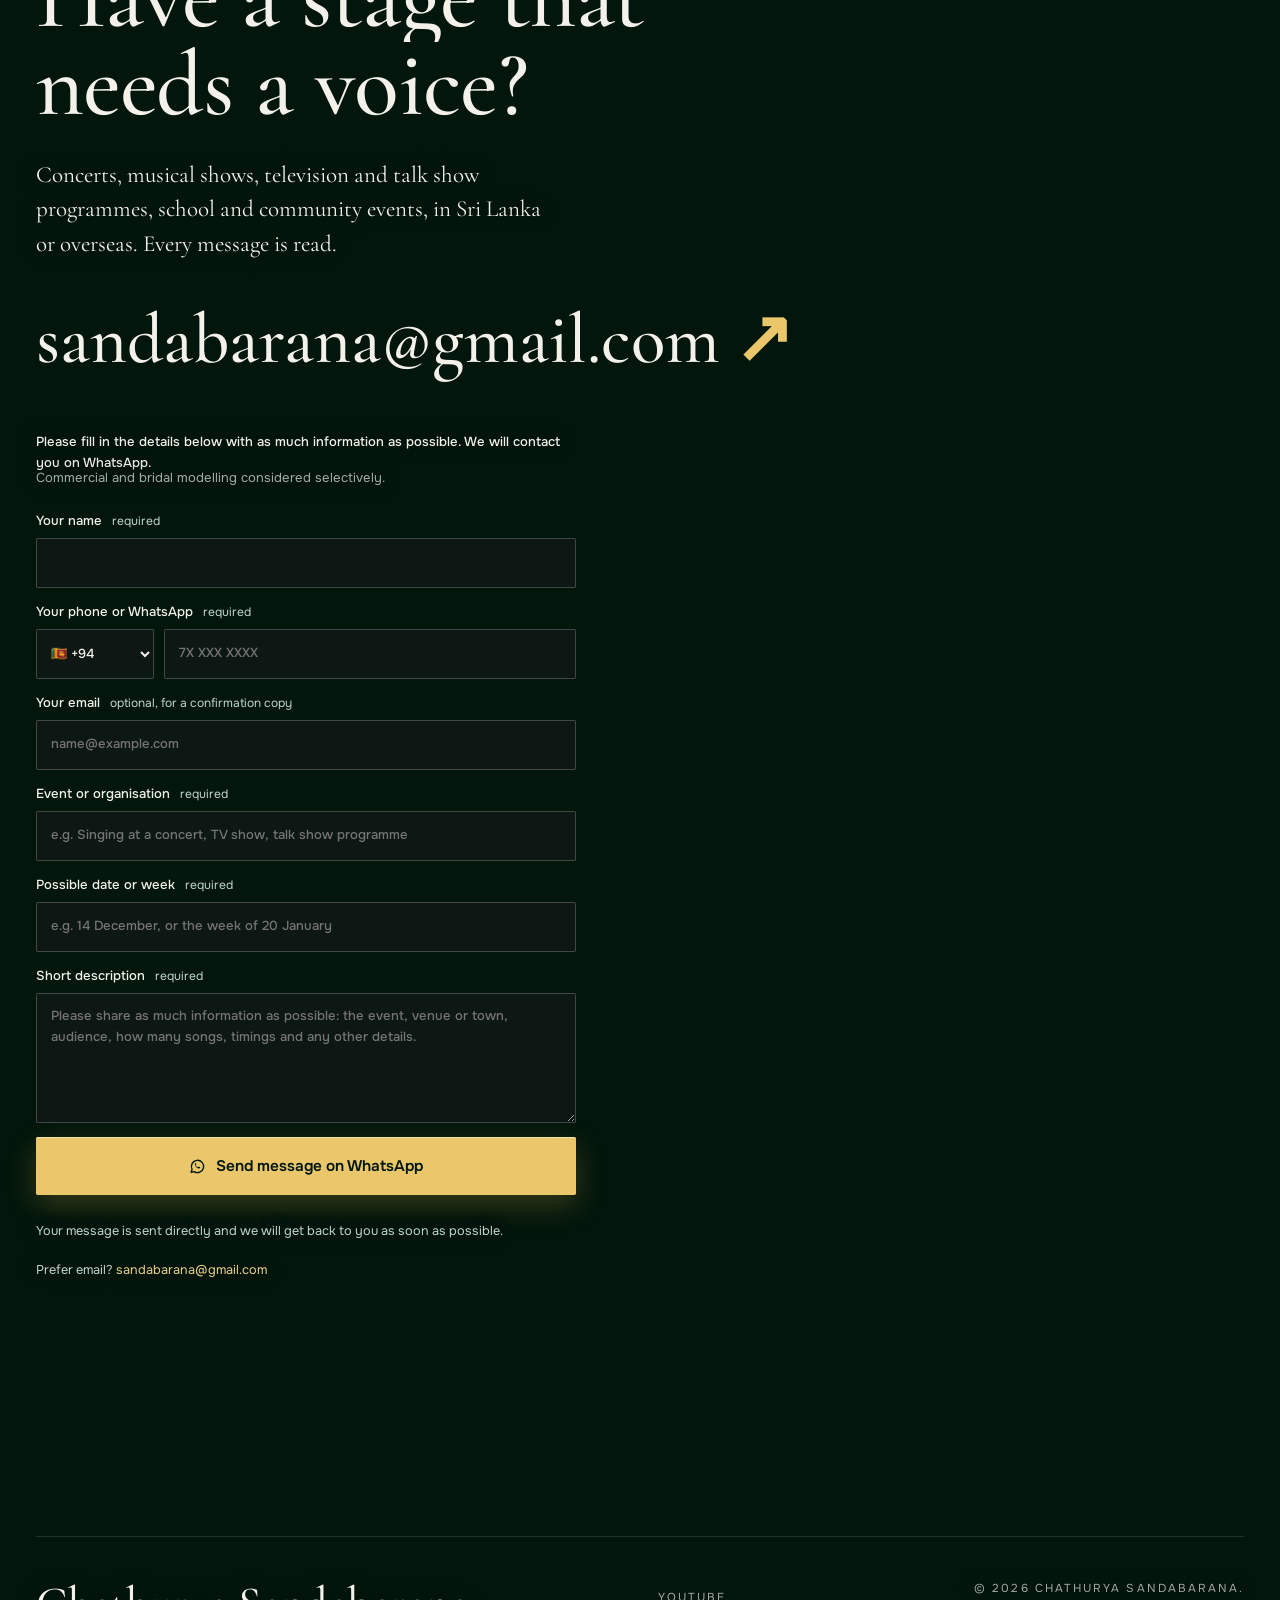
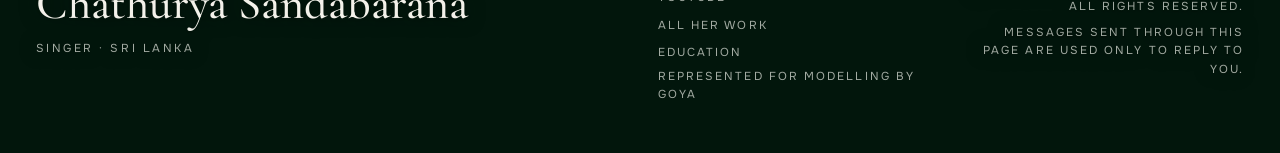
==== commit ec54f1f8: "Publish preview" ====
--- a/preview/index.html
+++ b/preview/index.html
@@ -948,6 +948,12 @@
 .on .unveil,.unveil.on{clip-path:inset(0 0 0 0)}
 .rise.on .unveil{clip-path:inset(0 0 0 0)}
 @media (prefers-reduced-motion:reduce){.unveil{clip-path:none}.liq img,.pth img{transform:none}}
+
+/* hero entrance: she rises into place a beat after her name */
+.chero .por{opacity:0;transform:translate(-50%,6vh);transition:opacity 1.6s var(--expo),transform 1.6s var(--expo)}
+.chero .por.on,.chero .por.in{opacity:1;transform:translate(-50%,0)}
+.chero .por.in{transition:none}
+@media (prefers-reduced-motion:reduce){.chero .por{opacity:1;transform:translate(-50%,0)}}
 </style>
 <script type="importmap">{"imports":{"three":"./assets/js/three/three.module.js","three/addons/":"./assets/js/three/jsm/"}}</script>
 <script type="application/ld+json">[{"@context": "https://schema.org", "@type": "Person", "name": "Chathurya Sandabarana", "url": "https://chathurya.caeleon.net/", "jobTitle": "Singer", "homeLocation": {"@type": "Place", "name": "Sri Lanka"}, "alumniOf": {"@type": "CollegeOrUniversity", "name": "Kingston University London"}, "sameAs": ["https://www.facebook.com/chathuryasandabaranaofficial", "https://www.youtube.com/@chathuryasandabaranaofficial"], "image": "https://chathurya.caeleon.net/assets/share.jpg"}]</script>
@@ -1329,14 +1335,15 @@
 
 /* preloader: count 0→100 over 2000ms, fade, 200ms, wipe up 650ms, then start */
 const pre = $("#pre"), num = $("#preNum");
-const REVEAL_DELAY = reduce ? 0 : 1500;
+const REVEAL_DELAY = reduce ? 0 : 1750;
 function heroReveal() {
   const name = $(".chero .name"), roles = $$(".chero .roles .ln"), desc = $(".chero .desc"), cue = $(".chero .cue");
   name.querySelectorAll(".ln").forEach((ln, li) => ln.querySelectorAll(".ltr").forEach((l, i) => { l.style.transitionDelay = (li * 240 + i * 52) + "ms"; }));
   name.classList.add("on");
-  roles.forEach((ln, i) => setTimeout(() => ln.classList.add("on"), 200 + i * 80));
-  setTimeout(() => desc.classList.add("on"), 400);
-  setTimeout(() => cue.classList.add("on"), 900);
+  const por = $(".chero .por"); setTimeout(() => por && por.classList.add("on"), 380);
+  roles.forEach((ln, i) => setTimeout(() => ln.classList.add("on"), 700 + i * 80));
+  setTimeout(() => desc.classList.add("on"), 900);
+  setTimeout(() => cue.classList.add("on"), 1600);
 }
 if (reduce || !pre) { if (pre) pre.remove(); heroReveal(); }
 else {
@@ -1405,9 +1412,10 @@
     const y = scrollY, h = innerHeight, max = document.documentElement.scrollHeight - h;
     if (bar) bar.style.transform = `scaleX(${max > 0 ? Math.min(1, y / max) : 0})`;
     if (nav) nav.classList.toggle("veil", y > 40);
+    if (por && !por.classList.contains("in") && y > 2) por.classList.add("in");
     if (y < h * 1.2 && !reduce) {
       const p = Math.min(1, y / h);
-      if (por) { por.style.transform = `translate(-50%, ${y * 0.22}px)`; por.style.opacity = 1 - p * 0.9; }
+      if (por && por.classList.contains("in")) { por.style.transform = `translate(-50%, ${y * 0.22}px)`; por.style.opacity = 1 - p * 0.9; }
       if (name) { name.style.setProperty("--drift", `${y * 0.10}px`); name.style.opacity = 1 - p * 1.1; }
       if (top) { top.style.transform = `translateY(${y * 0.06}px)`; top.style.opacity = 1 - p * 1.4; }
       if (cue) cue.style.opacity = Math.max(0, 1 - p * 3);
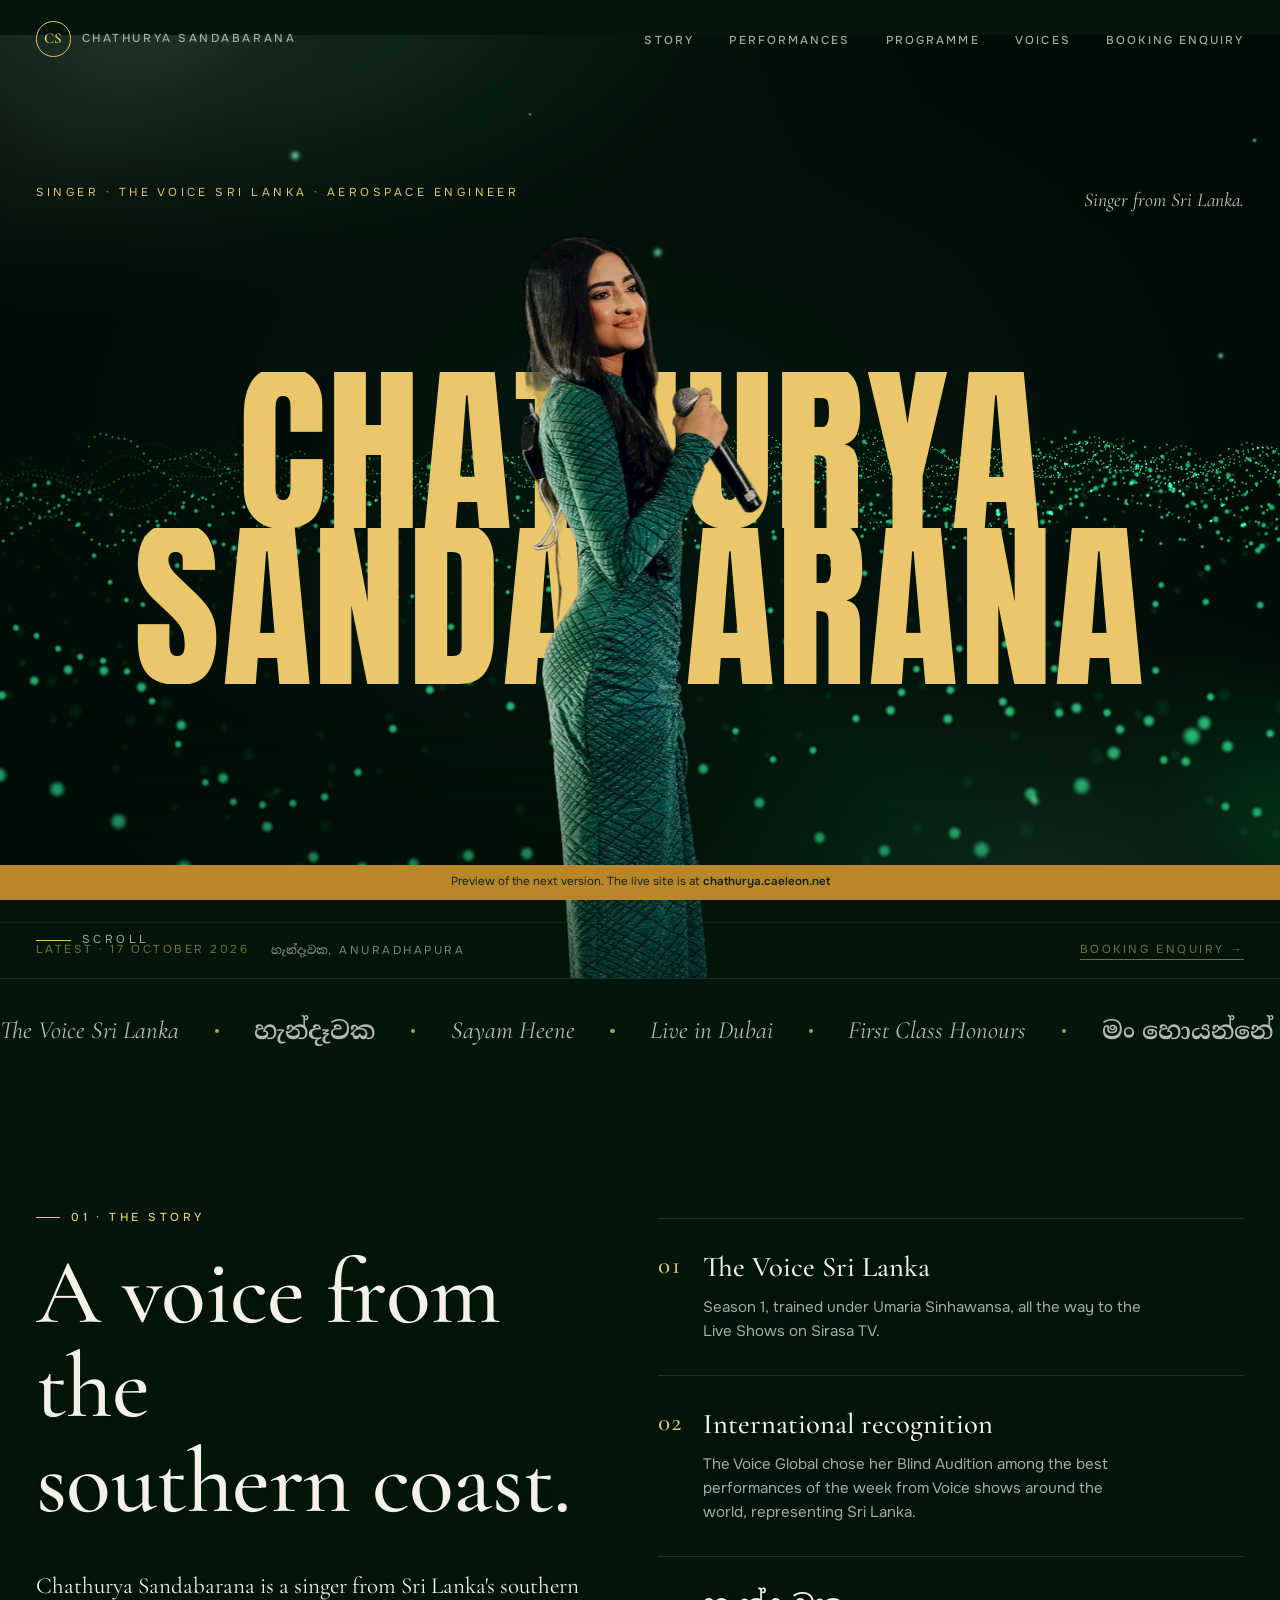
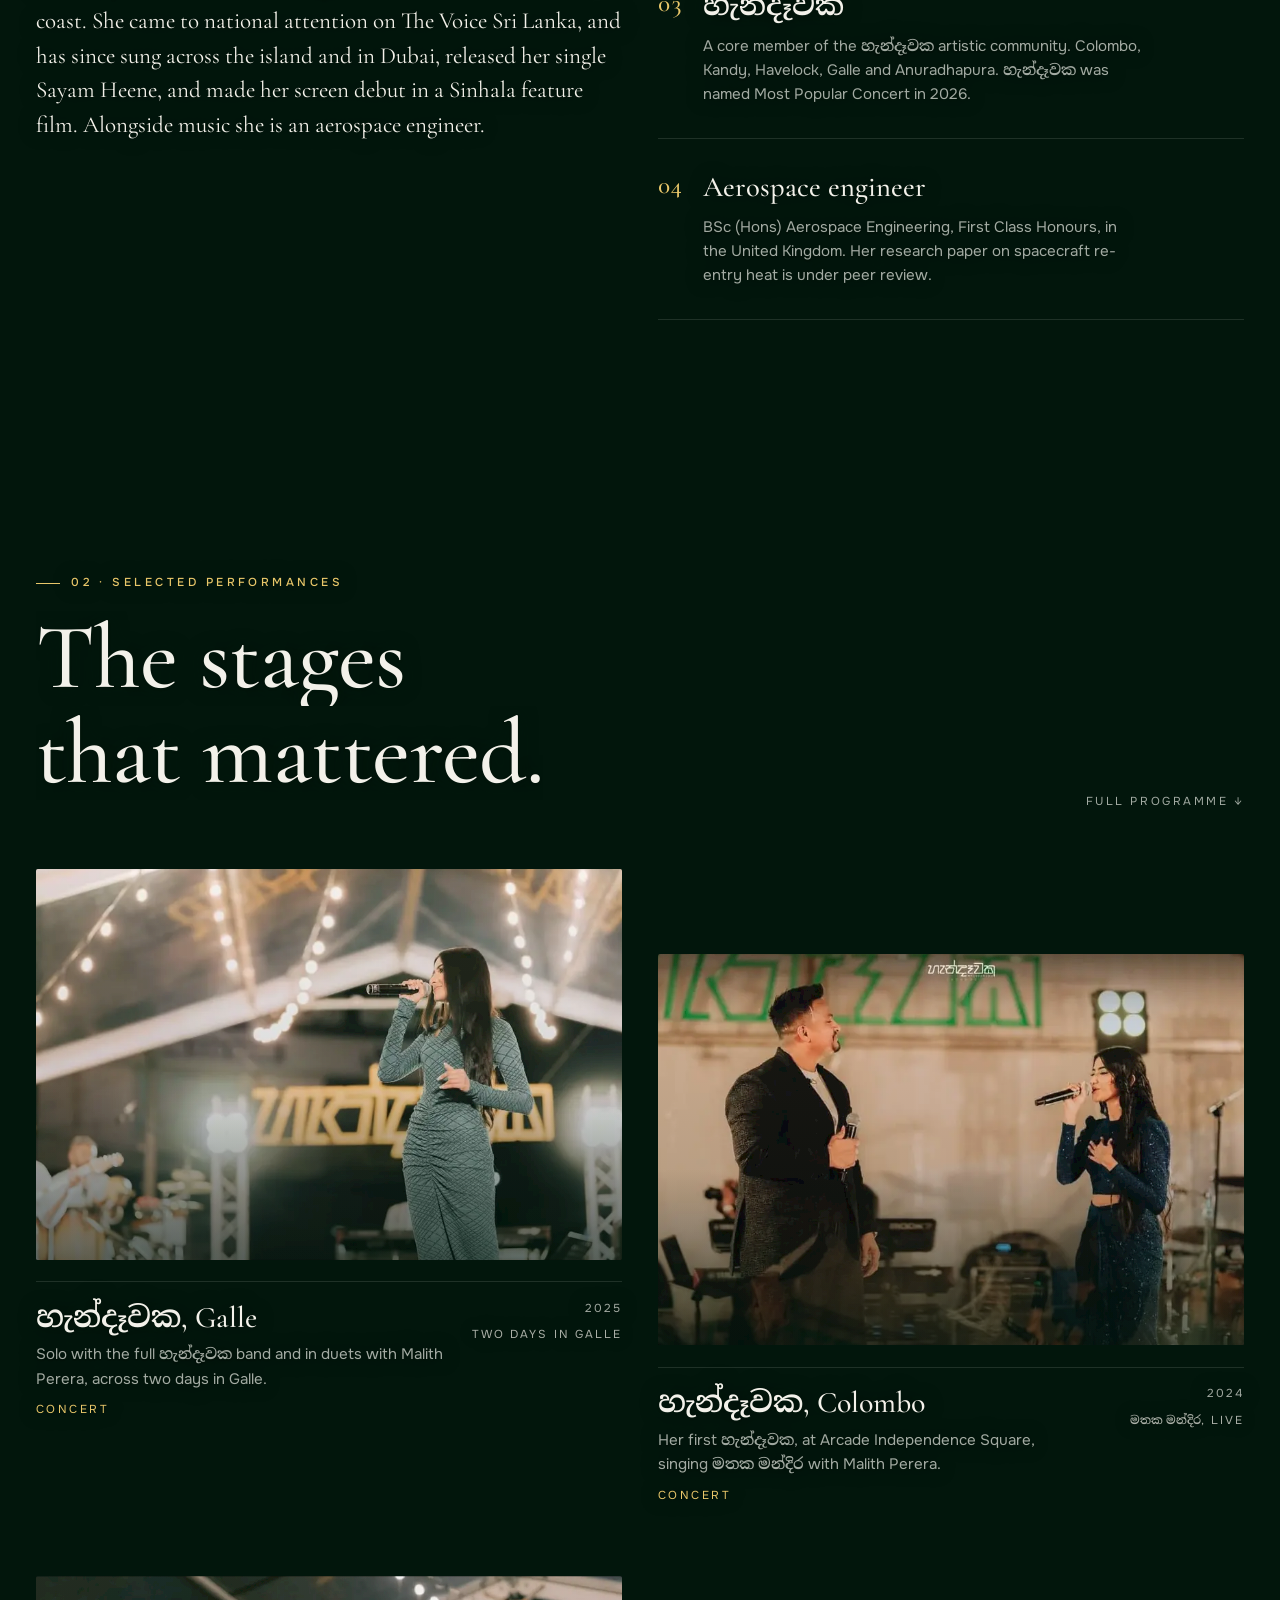
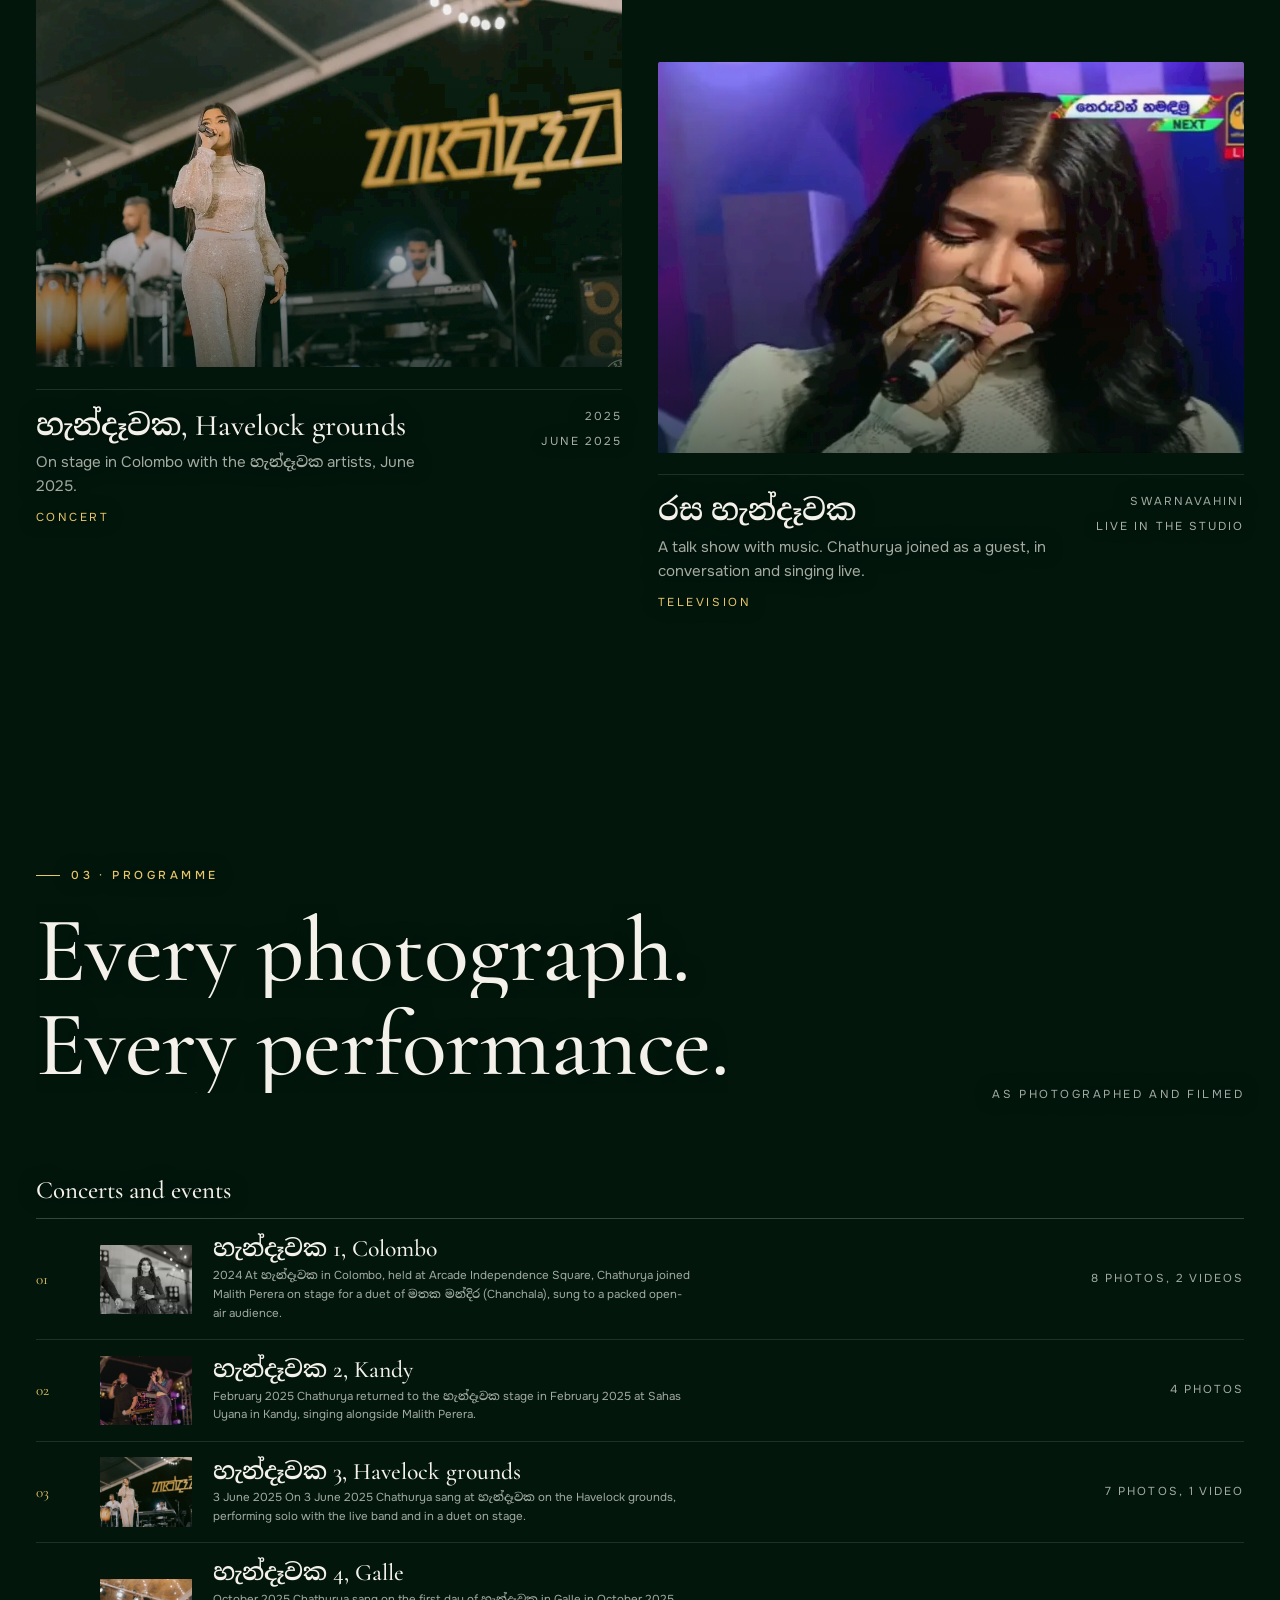
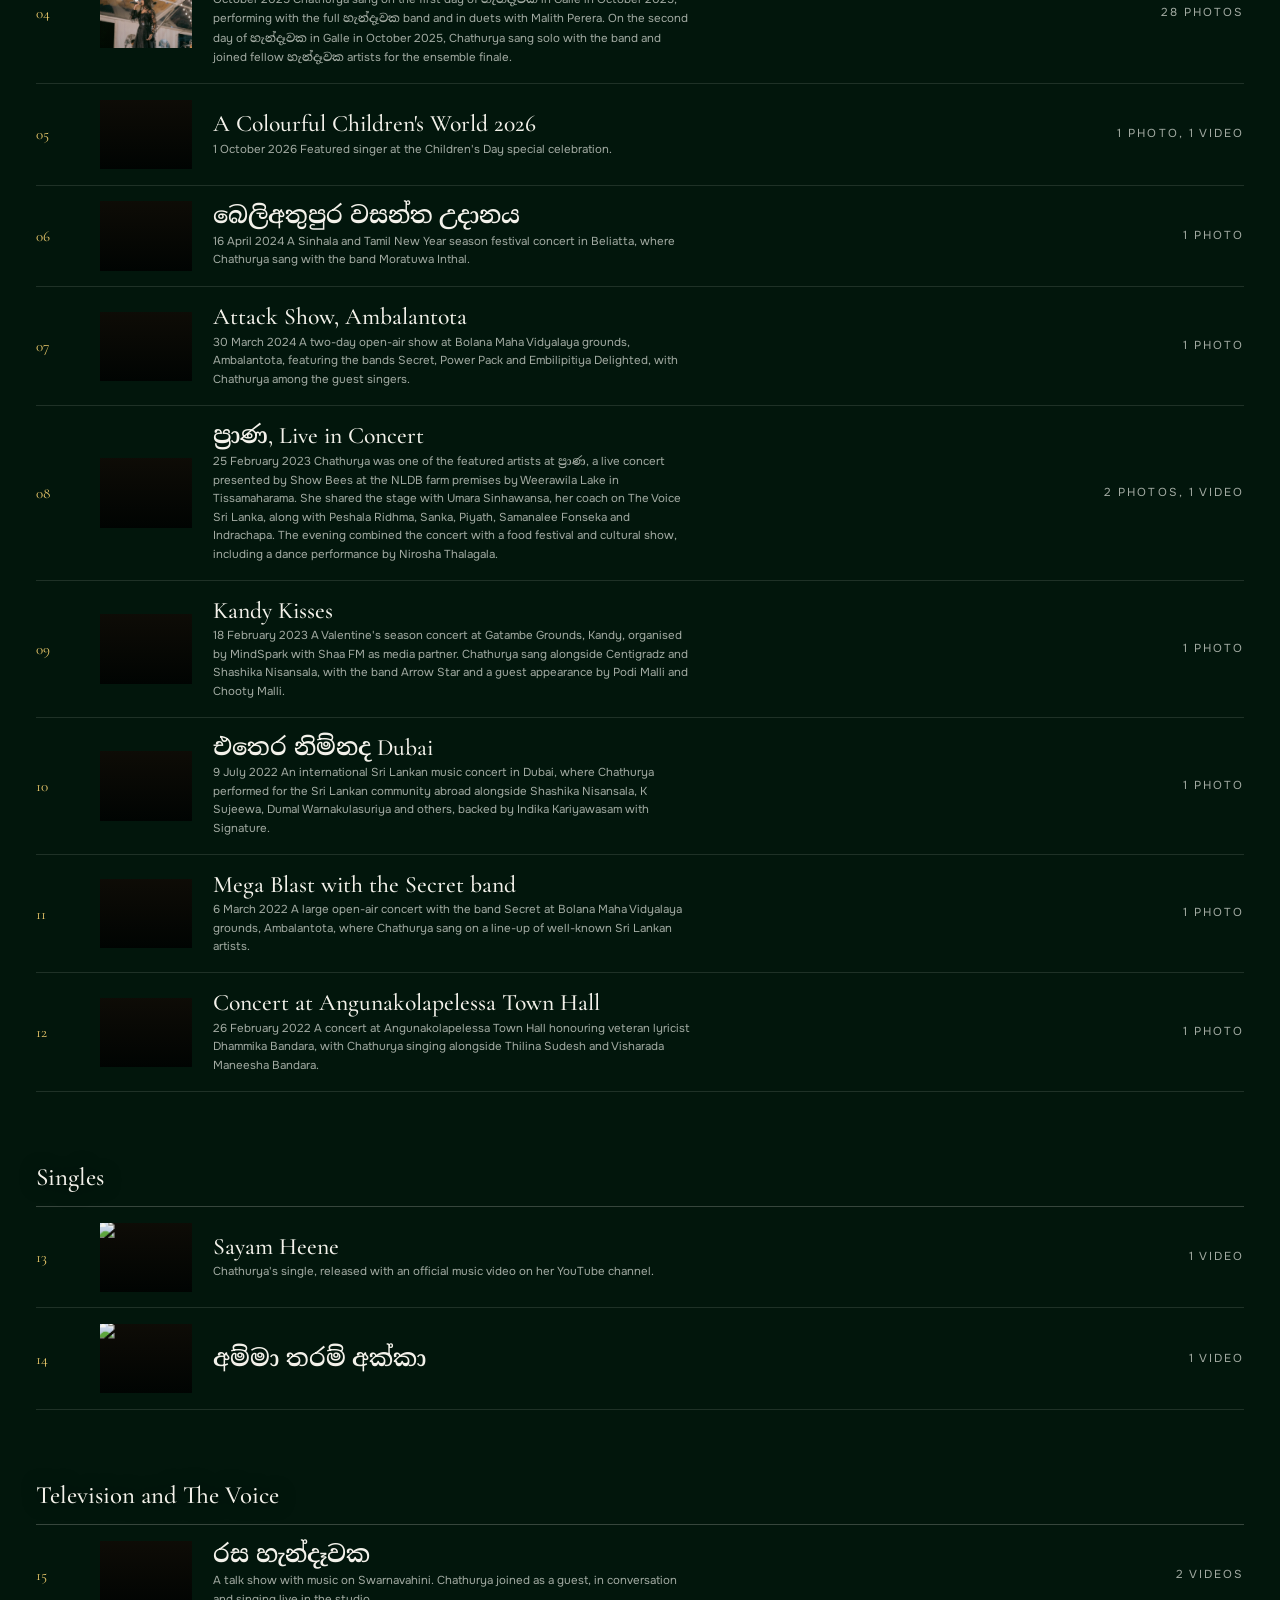
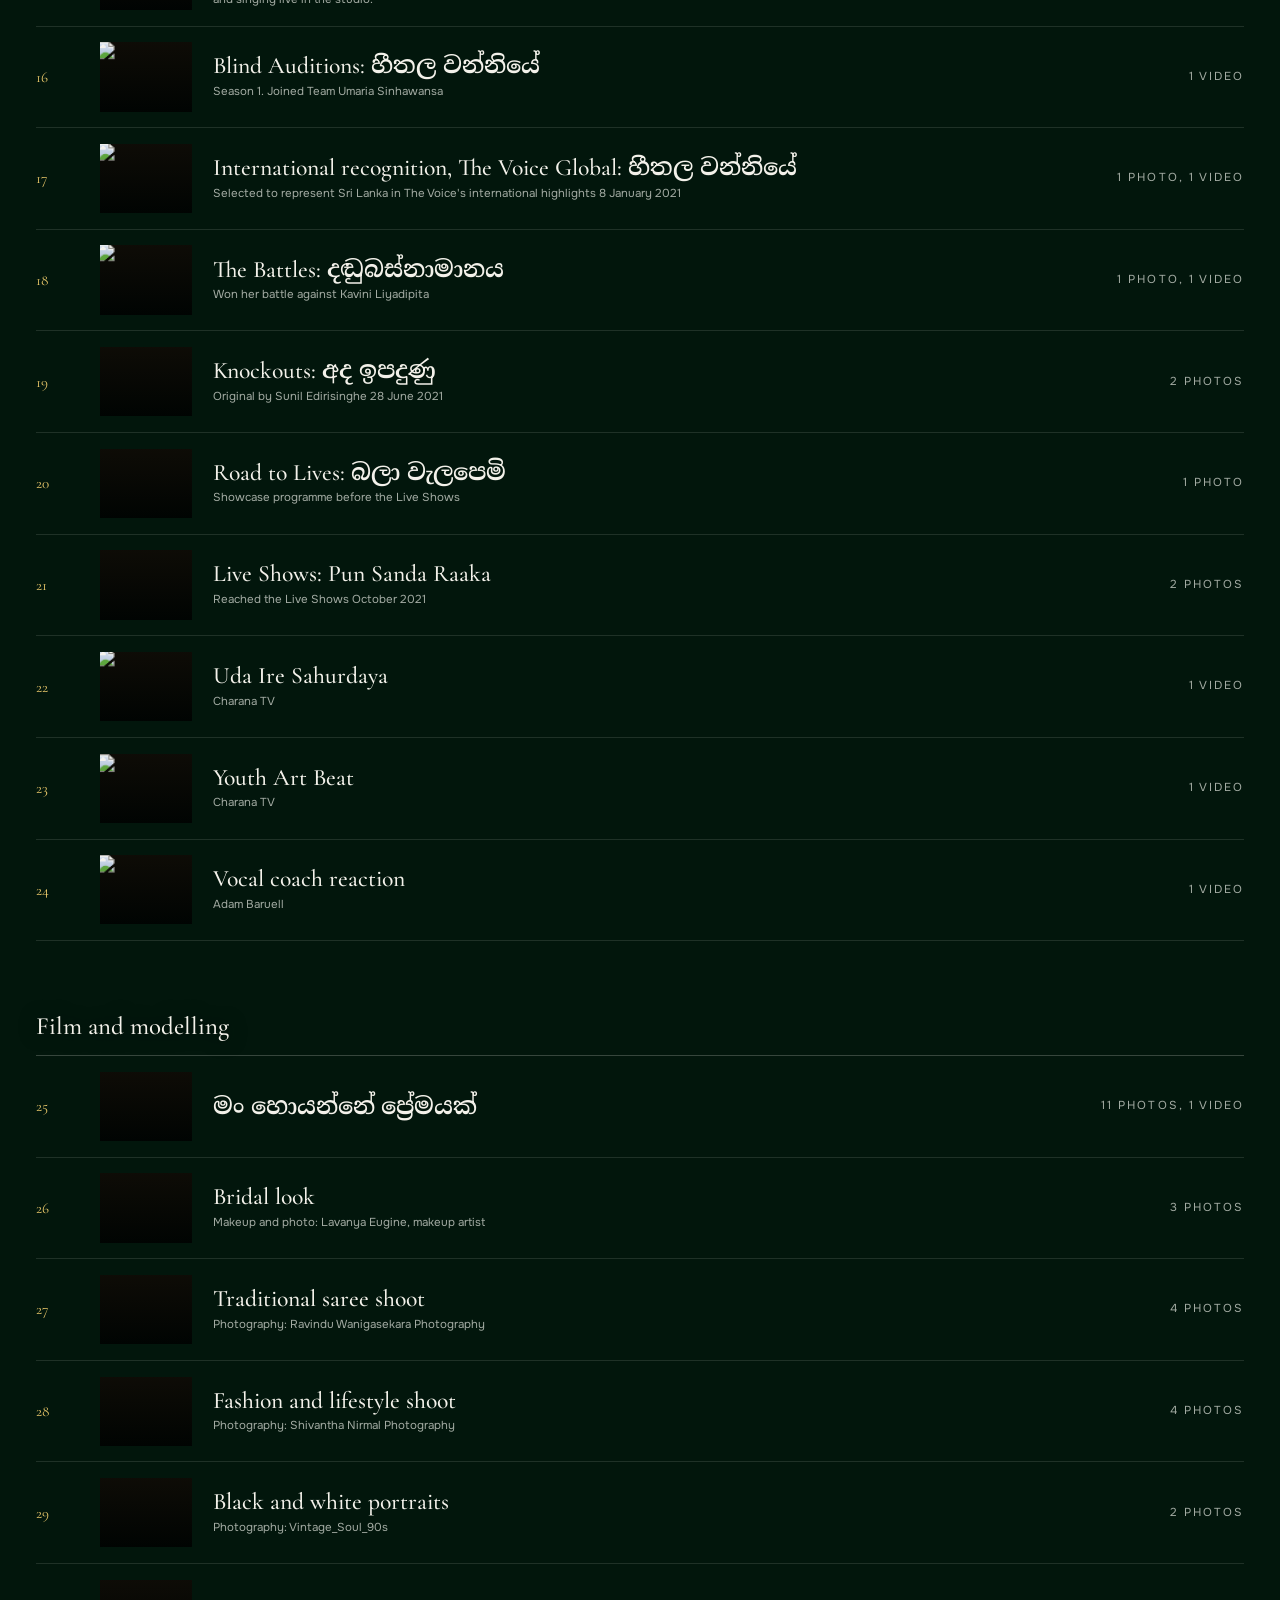
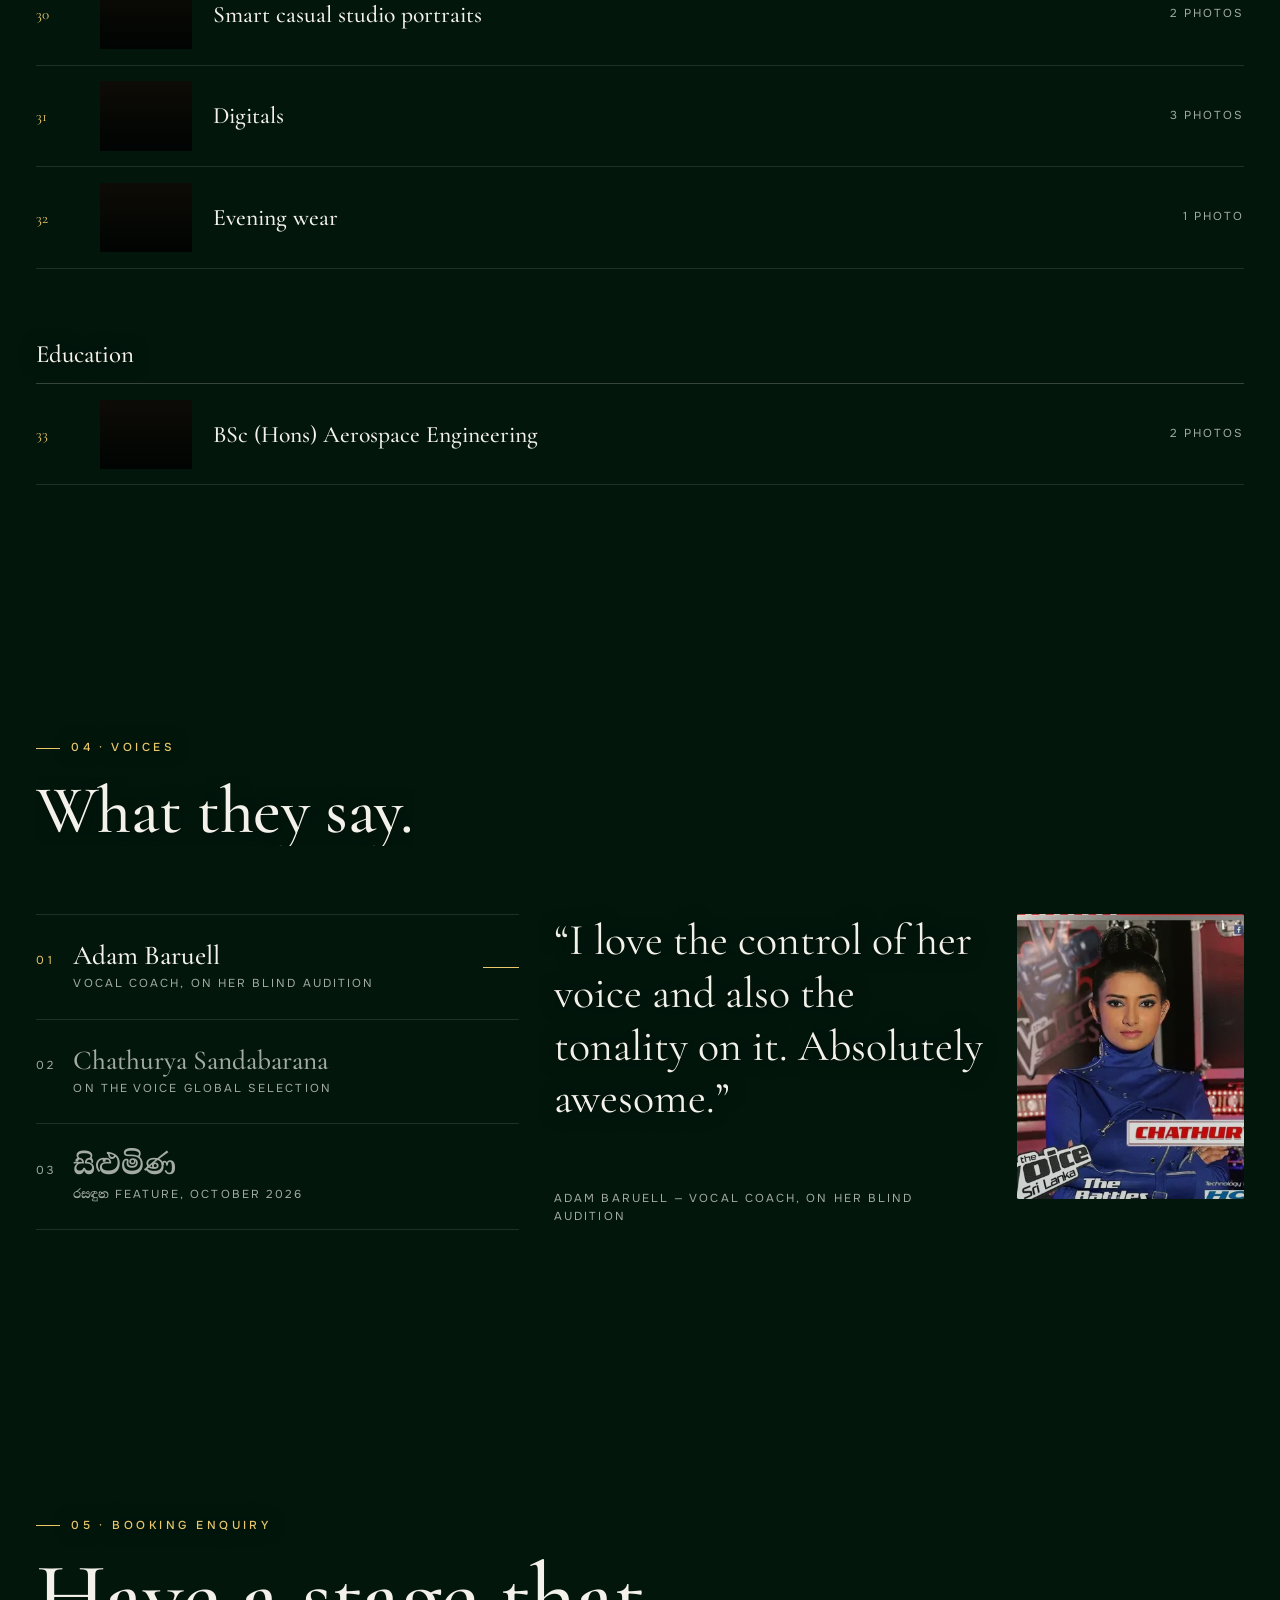
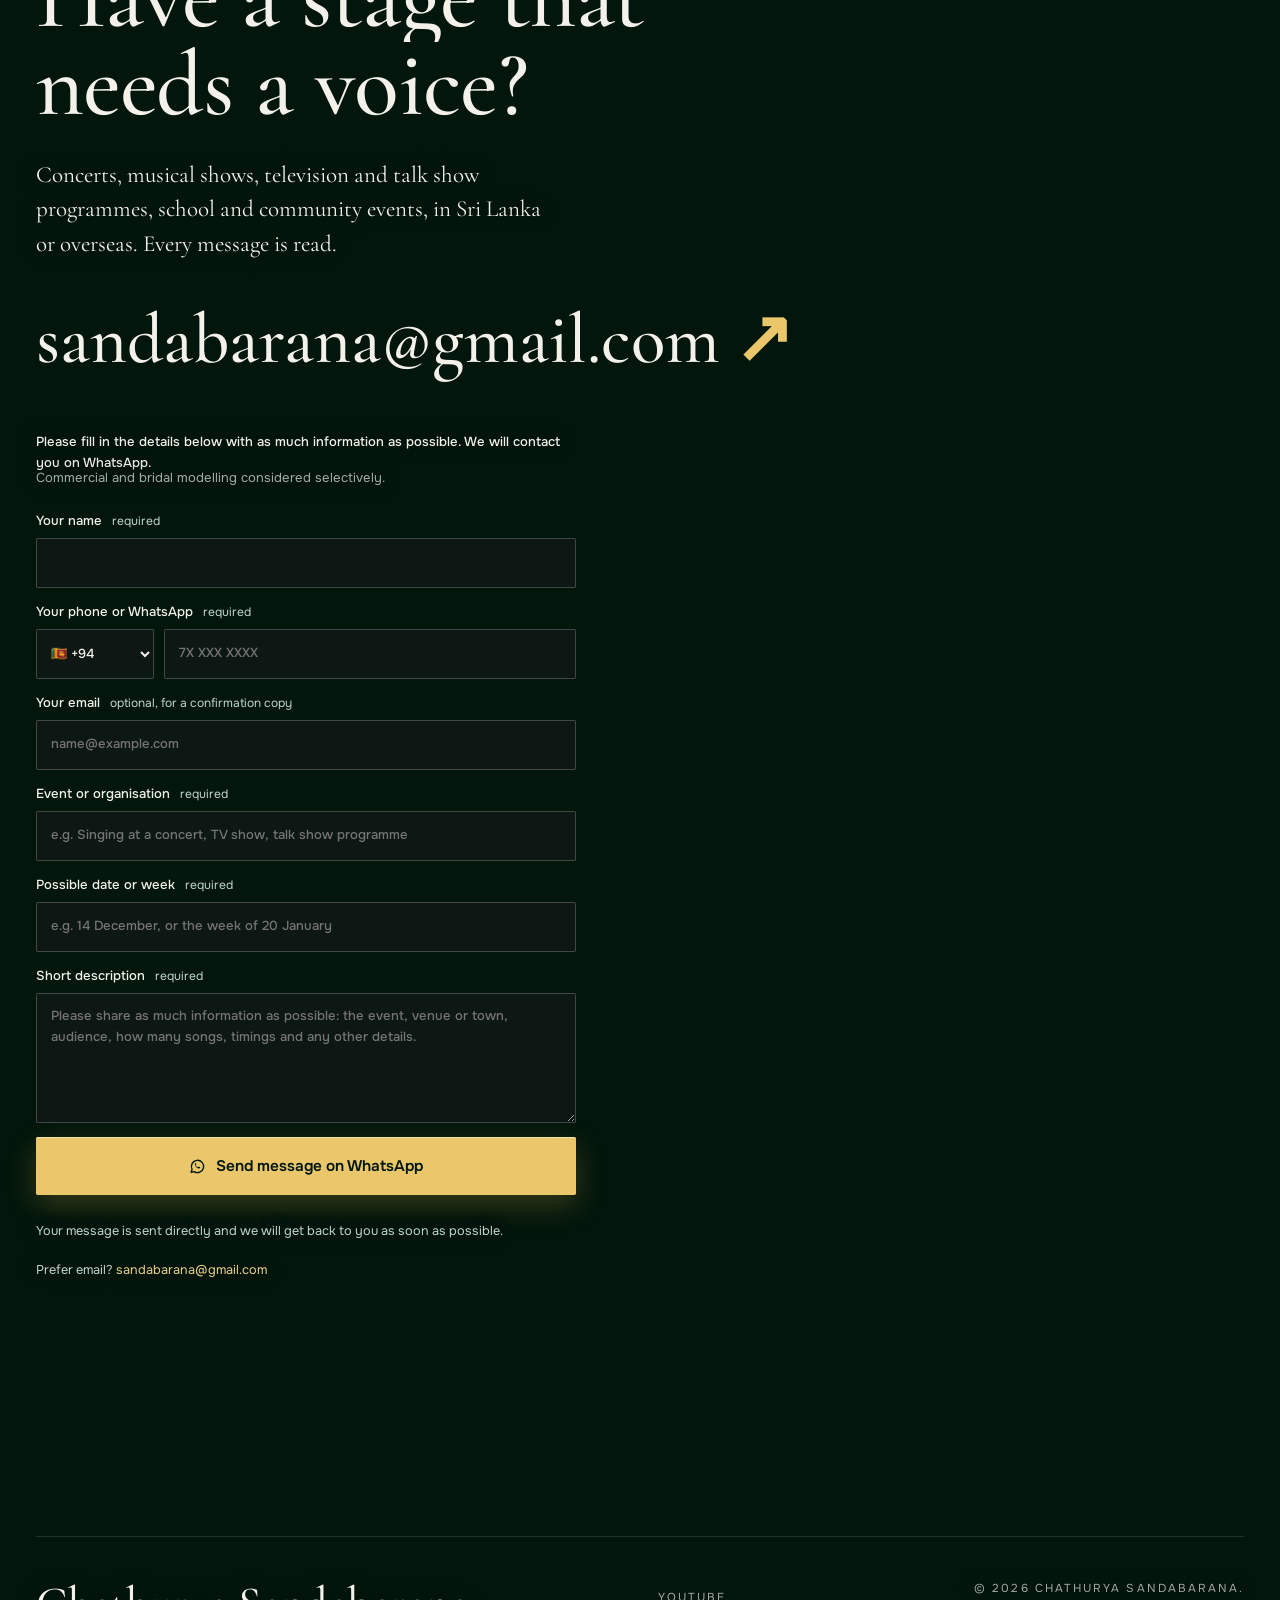
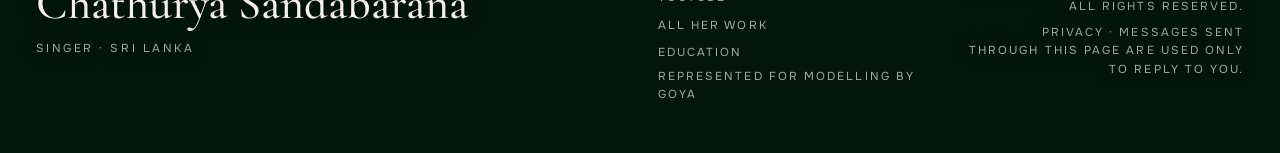
==== commit bed47345: "Publish preview" ====
--- a/preview/index.html
+++ b/preview/index.html
@@ -954,11 +954,60 @@
 .chero .por.on,.chero .por.in{opacity:1;transform:translate(-50%,0)}
 .chero .por.in{transition:none}
 @media (prefers-reduced-motion:reduce){.chero .por{opacity:1;transform:translate(-50%,0)}}
+
+/* lightbox share */
+.lb-acts{display:flex;align-items:center;gap:.75rem}
+#lbShare{font-size:var(--fs-eyebrow);text-transform:uppercase;letter-spacing:.2em;color:var(--accent);border:1px solid var(--accent);border-radius:9999px;padding:.45rem 1rem;transition:background .3s,color .3s}
+#lbShare:hover{background:var(--accent);color:var(--background)}
+#lbShare:disabled{opacity:.6}
+
+/* latest strip */
+.next .lt{text-align:left;color:var(--foreground);text-transform:uppercase;letter-spacing:.22em;font-size:var(--fs-eyebrow);transition:color .3s}
+.next .lt:hover{color:var(--accent)}
+
+/* mobile first screen: roles and cue in off-white with a gold rule */
+@media (max-width:639px){
+  .chero .roles{color:var(--foreground);opacity:.85;letter-spacing:.24em;font-size:.68rem;padding-left:2.25rem;position:relative}
+  .chero .roles::before{content:"";position:absolute;left:0;top:.5em;width:1.5rem;height:1px;background:var(--accent)}
+  .chero .cue{color:var(--foreground);opacity:.7}
+}
+@media (max-width:380px){.chero .name{font-size:16.5vw}.chero .por{height:66vh}.h-sec.ser{font-size:2.3rem}}
+
+/* one grade for every photograph on the page (the viewer shows originals) */
+.liq img,.pth img{filter:saturate(.9) contrast(1.05) brightness(.97)}
+.liq::after,.pth::after{content:"";position:absolute;inset:0;background:linear-gradient(180deg,rgba(233,199,106,.06),rgba(2,22,12,.18));pointer-events:none}
+.pth{position:relative}
+
+/* sub pages (education, privacy) in the cinematic shell */
+body.nopre .pre{display:none}
+.subpage{padding-top:5.5rem}
+.subpage .wrap{max-width:72rem;margin-inline:auto;padding-inline:var(--gutter)}
+.subpage section{background:transparent!important;position:relative;z-index:1}
+.subpage .kicker{display:flex;align-items:center;gap:.75rem;font-size:var(--fs-eyebrow);font-weight:500;text-transform:uppercase;letter-spacing:.3em;color:var(--accent);background:none;border:0;padding:0;margin:0 0 1rem}
+.subpage .kicker::before{content:"";width:1.75rem;height:1px;background:var(--accent)}
+.subpage h1,.subpage h2,.subpage h3,.subpage .ename{font-family:var(--font-serif)!important;font-weight:500!important;text-transform:none;letter-spacing:0;color:var(--foreground)}
+.subpage .ename{font-size:calc(var(--fs-h1) * 1.2);line-height:1}
+.subpage .ename span{display:block;font-size:.4em;color:var(--muted);margin-top:.6rem;font-family:var(--font-sans);text-transform:uppercase;letter-spacing:.25em}
+.subpage h2{font-size:calc(var(--fs-h1) * .9);line-height:1.05;margin-bottom:1.5rem}
+.subpage .lede,.subpage .er-lede,.subpage p{font-size:var(--fs-body);color:var(--foreground);opacity:.9}
+.subpage .wquote p{font-family:var(--font-serif);font-size:calc(var(--fs-h3) * 1.05);line-height:1.4;opacity:1}
+.subpage .divider,.subpage .wave{display:none!important}
+.subpage .btn.primary{background:var(--accent)!important;color:var(--background)!important;border-radius:9999px}
+.subpage .btn.ghost{border:1px solid var(--line-strong)!important;border-radius:9999px;color:var(--foreground)!important}
+.subpage .efirst{font-family:var(--font-serif);font-size:var(--fs-h3);color:var(--accent)}
+.cfoot.sub{padding-top:0}
+.legal{max-width:60rem}
+.legal-body{margin-top:3rem;max-width:62ch}
+.legal-body h3{font-family:var(--font-serif);font-size:var(--fs-h3);font-weight:500;margin:2rem 0 .6rem}
+.legal-body p{color:var(--foreground);opacity:.85;line-height:1.7}
+.legal-body a{color:var(--accent);border-bottom:1px solid var(--accent)}
+.legal-body .small{margin-top:2.5rem;font-size:var(--fs-eyebrow);color:var(--muted)}
+@media (max-width:639px){.subpage .ename{font-size:2.6rem}.subpage h2{font-size:2.1rem}}
 </style>
 <script type="importmap">{"imports":{"three":"./assets/js/three/three.module.js","three/addons/":"./assets/js/three/jsm/"}}</script>
 <script type="application/ld+json">[{"@context": "https://schema.org", "@type": "Person", "name": "Chathurya Sandabarana", "url": "https://chathurya.caeleon.net/", "jobTitle": "Singer", "homeLocation": {"@type": "Place", "name": "Sri Lanka"}, "alumniOf": {"@type": "CollegeOrUniversity", "name": "Kingston University London"}, "sameAs": ["https://www.facebook.com/chathuryasandabaranaofficial", "https://www.youtube.com/@chathuryasandabaranaofficial"], "image": "https://chathurya.caeleon.net/assets/share.jpg"}]</script>
 </head>
-<body>
+<body class="">
 <canvas id="flow" aria-hidden="true"></canvas>
 <i id="sprog" aria-hidden="true"></i>
 <div class="pre" id="pre" aria-hidden="false"><span class="brand">Chathurya Sandabarana</span><span class="count"><span id="preNum">0</span><b>%</b></span></div><header class="cnav"><nav aria-label="Main">
@@ -976,7 +1025,7 @@
   <div class="base"></div>
   <h1 class="name disp" aria-label="Chathurya Sandabarana"><span class="ln"><span class="in-l"><span class="ltr">C</span><span class="ltr">h</span><span class="ltr">a</span><span class="ltr">t</span><span class="ltr">h</span><span class="ltr">u</span><span class="ltr">r</span><span class="ltr">y</span><span class="ltr">a</span></span></span><span class="ln"><span class="in-l"><span class="ltr">S</span><span class="ltr">a</span><span class="ltr">n</span><span class="ltr">d</span><span class="ltr">a</span><span class="ltr">b</span><span class="ltr">a</span><span class="ltr">r</span><span class="ltr">a</span><span class="ltr">n</span><span class="ltr">a</span></span></span></h1>
   <p class="cue">Scroll</p>
-</section><section class="next" aria-label="Availability"><span class="k">Now</span><span class="t">Accepting invitations for 2027</span><a class="d" href="#contact">Booking enquiry &rarr;</a></section><section class="mq" aria-label="Highlights"><div class="track"><span class="w">The Voice Sri Lanka</span><span class="w"><span lang="si" class="si-t" title="Handawaka">හැන්දෑවක</span></span><span class="w">Sayam Heene</span><span class="w">Live in Dubai</span><span class="w">First Class Honours</span><span class="w"><span lang="si" class="si-t" title="Man Hoyanne Premayak">මං හොයන්නේ ප්‍රේමයක්</span></span><span class="w">The Voice Sri Lanka</span><span class="w"><span lang="si" class="si-t" title="Handawaka">හැන්දෑවක</span></span><span class="w">Sayam Heene</span><span class="w">Live in Dubai</span><span class="w">First Class Honours</span><span class="w"><span lang="si" class="si-t" title="Man Hoyanne Premayak">මං හොයන්නේ ප්‍රේමයක්</span></span></div></section><section class="sec story" id="story"><div class="g12">
+</section><section class="next" aria-label="Latest"><span class="k">Latest &middot; 17 October 2026</span><span class="t"><span lang="si" class="si-t" title="Handawaka">හැන්දෑවක</span>, Anuradhapura</span><a class="d" href="#contact">Booking enquiry &rarr;</a></section><section class="mq" aria-label="Highlights"><div class="track"><span class="w">The Voice Sri Lanka</span><span class="w"><span lang="si" class="si-t" title="Handawaka">හැන්දෑවක</span></span><span class="w">Sayam Heene</span><span class="w">Live in Dubai</span><span class="w">First Class Honours</span><span class="w"><span lang="si" class="si-t" title="Man Hoyanne Premayak">මං හොයන්නේ ප්‍රේමයක්</span></span><span class="w">The Voice Sri Lanka</span><span class="w"><span lang="si" class="si-t" title="Handawaka">හැන්දෑවක</span></span><span class="w">Sayam Heene</span><span class="w">Live in Dubai</span><span class="w">First Class Honours</span><span class="w"><span lang="si" class="si-t" title="Man Hoyanne Premayak">මං හොයන්නේ ප්‍රේමයක්</span></span></div></section><section class="sec story" id="story"><div class="g12">
   <div class="c6">
     <p class="eyebrow">01 &middot; The Story</p>
     <h2 class="h-sec ser" data-reveal><span class="ln"><span class="in">A voice from the</span></span><span class="ln"><span class="in">southern coast.</span></span></h2>
@@ -1053,13 +1102,13 @@
       <li><a href="work.html">All her work</a></li>
       <li><a href="education.html">Education</a></li>
       <li><a href="https://www.instagram.com/goyamodels/" target="_blank" rel="noreferrer noopener">Represented for modelling by GOYA</a></li></ul></nav>
-    <div class="c3"><p class="copy">© 2026 Chathurya Sandabarana. All rights reserved.</p><p class="copy">Messages sent through this page are used only to reply to you.</p></div>
+    <div class="c3"><p class="copy">© 2026 Chathurya Sandabarana. All rights reserved.</p><p class="copy"><a href="privacy.html">Privacy</a> &middot; Messages sent through this page are used only to reply to you.</p></div>
   </div>
 </footer><a class="minv" href="#contact" id="minv">Booking enquiry</a>
 <div class="preview-ribbon">Preview of the next version. The live site is at <a href="https://chathurya.caeleon.net/">chathurya.caeleon.net</a></div>
 <canvas id="waves" hidden></canvas>
 <dialog id="lightbox" aria-label="Gallery">
-  <div class="lb-top"><span id="lbCount" aria-live="polite"></span><button id="lbClose" aria-label="Close gallery"><svg class="ico" viewBox="0 0 24 24" fill="none" stroke="currentColor" stroke-width="1.8" stroke-linecap="round" stroke-linejoin="round" aria-hidden="true"><path d="M6 6l12 12M18 6L6 18"/></svg></button></div>
+  <div class="lb-top"><span id="lbCount" aria-live="polite"></span><span class="lb-acts"><button id="lbShare" aria-label="Share to your story" title="Share to your story">Share</button><button id="lbClose" aria-label="Close gallery"><svg class="ico" viewBox="0 0 24 24" fill="none" stroke="currentColor" stroke-width="1.8" stroke-linecap="round" stroke-linejoin="round" aria-hidden="true"><path d="M6 6l12 12M18 6L6 18"/></svg></button></span></div>
   <div class="lb-track" id="lbTrack"></div>
   <p class="lb-cap" id="lbCap"></p>
   <button class="lb-nav prev" id="lbPrev" aria-label="Previous">‹</button><button class="lb-nav next" id="lbNext" aria-label="Next">›</button>
@@ -1337,7 +1386,8 @@
 const pre = $("#pre"), num = $("#preNum");
 const REVEAL_DELAY = reduce ? 0 : 1750;
 function heroReveal() {
-  const name = $(".chero .name"), roles = $$(".chero .roles .ln"), desc = $(".chero .desc"), cue = $(".chero .cue");
+  const name = $(".chero .name"); if (!name) return;
+  const roles = $$(".chero .roles .ln"), desc = $(".chero .desc"), cue = $(".chero .cue");
   name.querySelectorAll(".ln").forEach((ln, li) => ln.querySelectorAll(".ltr").forEach((l, i) => { l.style.transitionDelay = (li * 240 + i * 52) + "ms"; }));
   name.classList.add("on");
   const por = $(".chero .por"); setTimeout(() => por && por.classList.add("on"), 380);
@@ -1394,7 +1444,7 @@
 
 /* mobile sticky invite appears once the hero has passed, hides on the invite form */
 const minv = $("#minv"), contact = $("#contact");
-if (minv) { const hero = $(".chero"); let pastHero = false, atForm = false;
+if (minv) { const hero = $(".chero") || $("main"); let pastHero = false, atForm = false;
   const upd = () => minv.classList.toggle("on", pastHero && !atForm);
   new IntersectionObserver(es => { pastHero = !es[0].isIntersecting; upd(); }, { threshold: 0.05 }).observe(hero);
   if (contact) new IntersectionObserver(es => { atForm = es[0].isIntersecting; upd(); }, { threshold: 0.15 }).observe(contact);
@@ -1430,6 +1480,44 @@
 })();
 /* programme rows stagger within each group */
 $$(".pgroup").forEach(g => $$("li[data-reveal]", g).forEach((li, i) => { if (!li.dataset.delay) li.dataset.delay = Math.min(i * 55, 330); }));
+
+/* share to story: a 1080x1920 card with the current photo, her name and the site address */
+(() => {
+  const btn = $("#lbShare"), track = $("#lbTrack"), capEl = $("#lbCap"); if (!btn || !track) return;
+  const SITE = "chathurya.caeleon.net";
+  async function makeCard() {
+    const i = Math.round(track.scrollLeft / track.clientWidth), slide = track.children[i]; if (!slide) return null;
+    const img = slide.querySelector("img"), vid = slide.querySelector("video");
+    let src = img ? img.currentSrc || img.src : vid && vid.poster; if (!src || /ytimg\.com/.test(src)) return null;
+    const im = new Image(); im.decoding = "async"; im.src = src; await im.decode().catch(() => {});
+    if (!im.naturalWidth) return null;
+    try { await document.fonts.load("400 120px Anton"); await document.fonts.load("500 44px Cormorant"); } catch {}
+    const W = 1080, H = 1920, c = document.createElement("canvas"); c.width = W; c.height = H; const x = c.getContext("2d");
+    x.fillStyle = "#02160c"; x.fillRect(0, 0, W, H);
+    const g = x.createRadialGradient(W / 2, H * 0.45, 100, W / 2, H * 0.45, 1100); g.addColorStop(0, "rgba(52,232,154,.16)"); g.addColorStop(1, "rgba(2,22,12,0)"); x.fillStyle = g; x.fillRect(0, 0, W, H);
+    const fw = 900, fh = 1125, fx = (W - fw) / 2, fy = 330; const r = Math.max(fw / im.naturalWidth, fh / im.naturalHeight);
+    const dw = im.naturalWidth * r, dh = im.naturalHeight * r; x.save(); x.beginPath(); x.rect(fx, fy, fw, fh); x.clip();
+    x.drawImage(im, fx + (fw - dw) / 2, fy + (fh - dh) * 0.3, dw, dh); x.restore();
+    x.strokeStyle = "#e9c76a"; x.lineWidth = 2; x.strokeRect(fx - 14, fy - 14, fw + 28, fh + 28);
+    x.fillStyle = "#e9c76a"; x.textAlign = "center"; x.font = "400 118px Anton, sans-serif"; x.fillText("CHATHURYA", W / 2, 170); x.fillText("SANDABARANA", W / 2, 290);
+    const cap = (capEl.textContent || "").replace(/\s+/g, " ").trim(); x.fillStyle = "#f3f1ea"; x.font = "500 44px Cormorant, Georgia, serif";
+    const words = cap.split(" "), lines = []; let ln = ""; for (const w of words) { const t = ln ? ln + " " + w : w; if (x.measureText(t).width > 880 && ln) { lines.push(ln); ln = w; } else ln = t; } if (ln) lines.push(ln);
+    lines.slice(0, 3).forEach((l, k) => x.fillText(l, W / 2, 1560 + k * 56));
+    x.fillStyle = "#a3aba3"; x.font = "500 30px Onest, sans-serif"; x.letterSpacing = "6px"; x.fillText(SITE.toUpperCase(), W / 2, 1800);
+    return new Promise(res => c.toBlob(res, "image/jpeg", 0.92));
+  }
+  btn.addEventListener("click", async () => {
+    btn.disabled = true; const old = btn.textContent; btn.textContent = "…";
+    try {
+      const blob = await makeCard(); if (!blob) { btn.textContent = "Not for this one"; setTimeout(() => btn.textContent = old, 1600); return; }
+      const file = new File([blob], "chathurya-sandabarana.jpg", { type: "image/jpeg" });
+      if (navigator.canShare && navigator.canShare({ files: [file] })) await navigator.share({ files: [file], title: "Chathurya Sandabarana", text: "https://" + SITE });
+      else { const a = document.createElement("a"); a.href = URL.createObjectURL(blob); a.download = file.name; a.click(); setTimeout(() => URL.revokeObjectURL(a.href), 4000); }
+      btn.textContent = "Shared"; setTimeout(() => btn.textContent = old, 1600);
+    } catch (err) { btn.textContent = old; }
+    finally { btn.disabled = false; }
+  });
+})();
 </script>
 <script type="module">/* Flow Wave — Three.js r143 particle sea, fixed behind the page.
    Scene values are the Flow Wave spec verbatim; mobile tuning only touches pixel ratio,
@@ -1446,7 +1534,7 @@
 const reduce = matchMedia("(prefers-reduced-motion: reduce)").matches;
 const mobile = matchMedia("(max-width: 768px), (hover: none)").matches;
 /* low-memory phones keep the sea but skip the bloom passes */
-const lite = (navigator.deviceMemory && navigator.deviceMemory <= 2) || (navigator.hardwareConcurrency && navigator.hardwareConcurrency <= 2);
+let lite = (navigator.deviceMemory && navigator.deviceMemory <= 2) || (navigator.hardwareConcurrency && navigator.hardwareConcurrency <= 2);
 
 function webglOK() { try { const c = document.createElement("canvas"); return !!(c.getContext("webgl") || c.getContext("experimental-webgl")); } catch { return false; } }
 if (!canvas || !webglOK()) { canvas && canvas.remove(); }
@@ -1692,8 +1780,19 @@
 /* ---- render loop (paused when the tab is hidden) ---- */
 let running = true;
 document.addEventListener("visibilitychange", () => { running = !document.hidden; if (running) requestAnimationFrame(loop); });
-function loop() {
+/* measured frame rate: if the device cannot hold ~36fps with bloom, drop bloom; if still slow, drop pixel ratio */
+let fcount = 0, facc = 0, flast = 0, fstage = 0;
+function budget(now) {
+  if (flast) { facc += now - flast; fcount++; }
+  flast = now;
+  if (fcount === 90) { const avg = facc / fcount; facc = 0; fcount = 0;
+    if (avg > 28 && fstage === 0) { lite = true; fstage = 1; }
+    else if (avg > 33 && fstage === 1) { renderer.setPixelRatio(1); for (const c of [torusComposer, bloomComposer, finalComposer]) c.setPixelRatio(1); fstage = 2; }
+    else fstage = Math.max(fstage, 3); }
+}
+function loop(now) {
   if (!running) return;
+  if (fstage < 3 && uniforms.uAppear.value >= 1) budget(now || performance.now());
   scrollSmooth = Lerp(scrollSmooth, scrollTarget, 0.10);
   scrollCurrent = Lerp(scrollCurrent, scrollSmooth, 0.06);
   mouse.x = Lerp(mouse.x, mouseTarget.x, 0.06);
